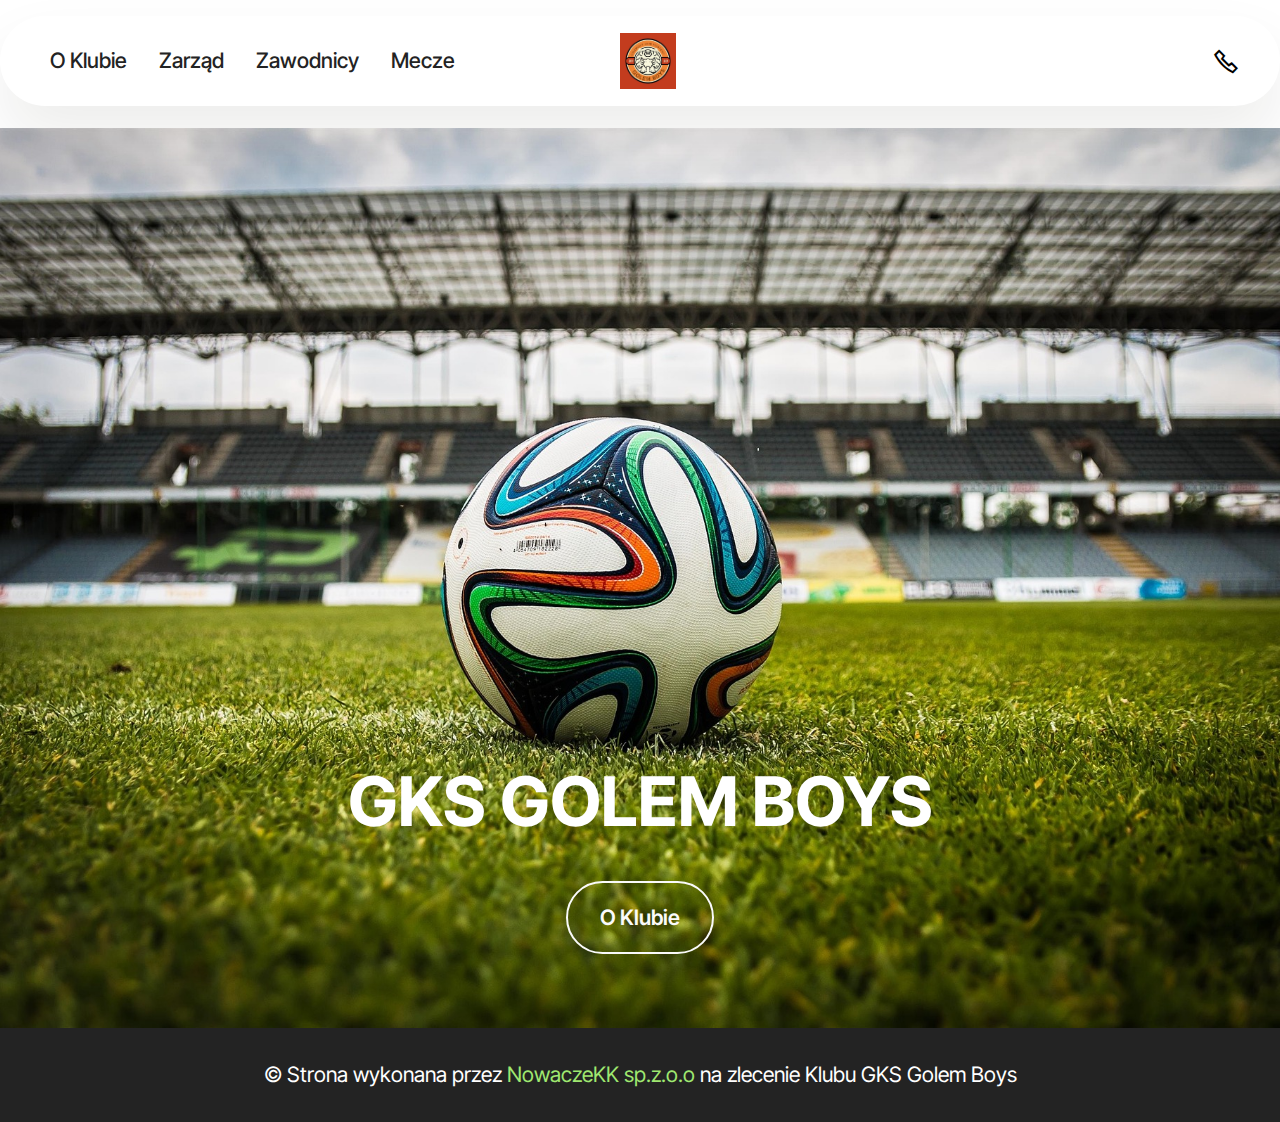
==== index.html @ b349faf3 "Add files via upload" ====
<!DOCTYPE html>
<html  >
<head>
  <!-- Site made with Mobirise Website Builder v5.9.13, https://mobirise.com -->
  <meta charset="UTF-8">
  <meta http-equiv="X-UA-Compatible" content="IE=edge">
  <meta name="generator" content="Mobirise v5.9.13, mobirise.com">
  <meta name="viewport" content="width=device-width, initial-scale=1, minimum-scale=1">
  <link rel="shortcut icon" href="assets/images/433033455-4002430790043120-9140538723784059793-n.jpg" type="image/x-icon">
  <meta name="description" content="">
  
  
  <title>Strona Główna</title>
  <link rel="stylesheet" href="assets/web/assets/mobirise-icons2/mobirise2.css">
  <link rel="stylesheet" href="assets/bootstrap/css/bootstrap.min.css">
  <link rel="stylesheet" href="assets/bootstrap/css/bootstrap-grid.min.css">
  <link rel="stylesheet" href="assets/bootstrap/css/bootstrap-reboot.min.css">
  <link rel="stylesheet" href="assets/parallax/jarallax.css">
  <link rel="stylesheet" href="assets/dropdown/css/style.css">
  <link rel="stylesheet" href="assets/theme/css/style.css">
  <link rel="preload" href="https://fonts.googleapis.com/css?family=Inter+Tight:100,200,300,400,500,600,700,800,900,100i,200i,300i,400i,500i,600i,700i,800i,900i&display=swap" as="style" onload="this.onload=null;this.rel='stylesheet'">
  <noscript><link rel="stylesheet" href="https://fonts.googleapis.com/css?family=Inter+Tight:100,200,300,400,500,600,700,800,900,100i,200i,300i,400i,500i,600i,700i,800i,900i&display=swap"></noscript>
  <link rel="preload" as="style" href="assets/mobirise/css/mbr-additional.css?v=BBTTR7"><link rel="stylesheet" href="assets/mobirise/css/mbr-additional.css?v=BBTTR7" type="text/css">

  
  
  
</head>
<body>
  
  <section data-bs-version="5.1" class="menu menu3 cid-u8IXnGI7yj" once="menu" id="menu03-1o">
	

	<nav class="navbar navbar-dropdown navbar-expand-lg">
		<div class="container">
			<div class="navbar-brand">
				<span class="navbar-logo">
					<a href="index.html">
						<img src="assets/images/433033455-4002430790043120-9140538723784059793-n.jpg" alt="Mobirise Website Builder" style="height: 3.5rem;">
					</a>
				</span>
				
			</div>
			<button class="navbar-toggler" type="button" data-toggle="collapse" data-bs-toggle="collapse" data-target="#navbarSupportedContent" data-bs-target="#navbarSupportedContent" aria-controls="navbarNavAltMarkup" aria-expanded="false" aria-label="Toggle navigation">
				<div class="hamburger">
					<span></span>
					<span></span>
					<span></span>
					<span></span>
				</div>
			</button>
			<div class="collapse navbar-collapse" id="navbarSupportedContent">
				<ul class="navbar-nav nav-dropdown nav-right" data-app-modern-menu="true"><li class="nav-item">
						<a class="nav-link link text-black text-primary display-4" href="oklubie.html">O Klubie</a>
					</li>
					<li class="nav-item">
						<a class="nav-link link text-black show text-primary display-4" href="zarzad.html" aria-expanded="false">Zarząd</a>
					</li>
					<li class="nav-item">
						<a class="nav-link link text-black text-primary display-4" href="zawodnicy.html">Zawodnicy</a>
					</li><li class="nav-item"><a class="nav-link link text-black text-primary display-4" href="mecze.html">Mecze</a></li></ul>
				<div class="icons-menu">
					<a class="iconfont-wrapper" href="kontakt.html">
						<span class="p-2 mbr-iconfont mobi-mbri-phone mobi-mbri"></span>
					</a>
					
					
					
				</div>
				
			</div>
		</div>
	</nav>
</section>

<section data-bs-version="5.1" class="article11 cid-u8IE6x8d2j" id="article11-1g">
    

    
    
    <div class="container">
        <div class="row justify-content-center">
            <div class="title col-md-12 col-lg-10">
                
                
                
            </div>
        </div>
    </div>
</section>

<section data-bs-version="5.1" class="header16 cid-u8IFv3brU5 mbr-fullscreen mbr-parallax-background" id="header17-1n">
  
  
  <div class="container-fluid">
    <div class="row">
      <div class="content-wrap col-12 col-md-12">
        <h1 class="mbr-section-title mbr-fonts-style mbr-white mb-4 display-1">
          <strong><br>GKS GOLEM BOYS</strong></h1>
        
        
        <div class="mbr-section-btn"><a class="btn btn-white-outline display-7" href="oklubie.html">O Klubie</a></div>
      </div>
    </div>
  </div>
</section>

<section data-bs-version="5.1" class="footer4 cid-u8IE3uQ12V" once="footers" id="footer04-1f">

    

    

    <div class="container">
        <div class="media-container-row align-center mbr-white">
            <div class="col-12">
                <p class="mbr-text mb-0 mbr-fonts-style display-7">
                    © Strona wykonana przez <a href="http://nowaczekk.pl" class="text-primary">NowaczeKK sp.z.o.o</a> na zlecenie Klubu GKS Golem Boys</p>
            </div>
        </div>
    </div>
  
  
</body>
</html>
---- assets/web/assets/mobirise-icons2/mobirise2.css ----
@font-face {
  font-family: 'Moririse2';
  font-display: swap;
  src:  url('mobirise2.eot?f2bix4');
  src:  url('mobirise2.eot?f2bix4#iefix') format('embedded-opentype'),
    url('mobirise2.ttf?f2bix4') format('truetype'),
    url('mobirise2.woff?f2bix4') format('woff'),
    url('mobirise2.svg?f2bix4#mobirise2') format('svg');
  font-weight: normal;
  font-style: normal;
}

[class^="mobi-"], [class*=" mobi-"] {
  /* use !important to prevent issues with browser extensions that change fonts */
  font-family: 'Moririse2' !important;
  speak: none;
  font-style: normal;
  font-weight: normal;
  font-variant: normal;
  text-transform: none;
  line-height: 1;

  /* Better Font Rendering =========== */
  -webkit-font-smoothing: antialiased;
  -moz-osx-font-smoothing: grayscale;
}

.mobi-mbri-add-submenu:before {
  content: "\e900";
}
.mobi-mbri-alert:before {
  content: "\e901";
}
.mobi-mbri-align-center:before {
  content: "\e902";
}
.mobi-mbri-align-justify:before {
  content: "\e903";
}
.mobi-mbri-align-left:before {
  content: "\e904";
}
.mobi-mbri-align-right:before {
  content: "\e905";
}
.mobi-mbri-android:before {
  content: "\e906";
}
.mobi-mbri-apple:before {
  content: "\e907";
}
.mobi-mbri-arrow-down:before {
  content: "\e908";
}
.mobi-mbri-arrow-next:before {
  content: "\e909";
}
.mobi-mbri-arrow-prev:before {
  content: "\e90a";
}
.mobi-mbri-arrow-up:before {
  content: "\e90b";
}
.mobi-mbri-bold:before {
  content: "\e90c";
}
.mobi-mbri-bookmark:before {
  content: "\e90d";
}
.mobi-mbri-bootstrap:before {
  content: "\e90e";
}
.mobi-mbri-briefcase:before {
  content: "\e90f";
}
.mobi-mbri-browse:before {
  content: "\e910";
}
.mobi-mbri-bulleted-list:before {
  content: "\e911";
}
.mobi-mbri-calendar:before {
  content: "\e912";
}
.mobi-mbri-camera:before {
  content: "\e913";
}
.mobi-mbri-cart-add:before {
  content: "\e914";
}
.mobi-mbri-cart-full:before {
  content: "\e915";
}
.mobi-mbri-cash:before {
  content: "\e916";
}
.mobi-mbri-change-style:before {
  content: "\e917";
}
.mobi-mbri-chat:before {
  content: "\e918";
}
.mobi-mbri-clock:before {
  content: "\e919";
}
.mobi-mbri-close:before {
  content: "\e91a";
}
.mobi-mbri-cloud:before {
  content: "\e91b";
}
.mobi-mbri-code:before {
  content: "\e91c";
}
.mobi-mbri-contact-form:before {
  content: "\e91d";
}
.mobi-mbri-credit-card:before {
  content: "\e91e";
}
.mobi-mbri-cursor-click:before {
  content: "\e91f";
}
.mobi-mbri-cust-feedback:before {
  content: "\e920";
}
.mobi-mbri-database:before {
  content: "\e921";
}
.mobi-mbri-delivery:before {
  content: "\e922";
}
.mobi-mbri-desktop:before {
  content: "\e923";
}
.mobi-mbri-devices:before {
  content: "\e924";
}
.mobi-mbri-down:before {
  content: "\e925";
}
.mobi-mbri-download-2:before {
  content: "\e926";
}
.mobi-mbri-download:before {
  content: "\e927";
}
.mobi-mbri-drag-n-drop-2:before {
  content: "\e928";
}
.mobi-mbri-drag-n-drop:before {
  content: "\e929";
}
.mobi-mbri-edit-2:before {
  content: "\e92a";
}
.mobi-mbri-edit:before {
  content: "\e92b";
}
.mobi-mbri-error:before {
  content: "\e92c";
}
.mobi-mbri-extension:before {
  content: "\e92d";
}
.mobi-mbri-features:before {
  content: "\e92e";
}
.mobi-mbri-file:before {
  content: "\e92f";
}
.mobi-mbri-flag:before {
  content: "\e930";
}
.mobi-mbri-folder:before {
  content: "\e931";
}
.mobi-mbri-gift:before {
  content: "\e932";
}
.mobi-mbri-github:before {
  content: "\e933";
}
.mobi-mbri-globe-2:before {
  content: "\e934";
}
.mobi-mbri-globe:before {
  content: "\e935";
}
.mobi-mbri-growing-chart:before {
  content: "\e936";
}
.mobi-mbri-hearth:before {
  content: "\e937";
}
.mobi-mbri-help:before {
  content: "\e938";
}
.mobi-mbri-home:before {
  content: "\e939";
}
.mobi-mbri-hot-cup:before {
  content: "\e93a";
}
.mobi-mbri-idea:before {
  content: "\e93b";
}
.mobi-mbri-image-gallery:before {
  content: "\e93c";
}
.mobi-mbri-image-slider:before {
  content: "\e93d";
}
.mobi-mbri-info:before {
  content: "\e93e";
}
.mobi-mbri-italic:before {
  content: "\e93f";
}
.mobi-mbri-key:before {
  content: "\e940";
}
.mobi-mbri-laptop:before {
  content: "\e941";
}
.mobi-mbri-layers:before {
  content: "\e942";
}
.mobi-mbri-left-right:before {
  content: "\e943";
}
.mobi-mbri-left:before {
  content: "\e944";
}
.mobi-mbri-letter:before {
  content: "\e945";
}
.mobi-mbri-like:before {
  content: "\e946";
}
.mobi-mbri-link:before {
  content: "\e947";
}
.mobi-mbri-lock:before {
  content: "\e948";
}
.mobi-mbri-login:before {
  content: "\e949";
}
.mobi-mbri-logout:before {
  content: "\e94a";
}
.mobi-mbri-magic-stick:before {
  content: "\e94b";
}
.mobi-mbri-map-pin:before {
  content: "\e94c";
}
.mobi-mbri-menu:before {
  content: "\e94d";
}
.mobi-mbri-mobile-2:before {
  content: "\e94e";
}
.mobi-mbri-mobile-horizontal:before {
  content: "\e94f";
}
.mobi-mbri-mobile:before {
  content: "\e950";
}
.mobi-mbri-mobirise:before {
  content: "\e951";
}
.mobi-mbri-more-horizontal:before {
  content: "\e952";
}
.mobi-mbri-more-vertical:before {
  content: "\e953";
}
.mobi-mbri-music:before {
  content: "\e954";
}
.mobi-mbri-new-file:before {
  content: "\e955";
}
.mobi-mbri-numbered-list:before {
  content: "\e956";
}
.mobi-mbri-opened-folder:before {
  content: "\e957";
}
.mobi-mbri-pages:before {
  content: "\e958";
}
.mobi-mbri-paper-plane:before {
  content: "\e959";
}
.mobi-mbri-paperclip:before {
  content: "\e95a";
}
.mobi-mbri-phone:before {
  content: "\e95b";
}
.mobi-mbri-photo:before {
  content: "\e95c";
}
.mobi-mbri-photos:before {
  content: "\e95d";
}
.mobi-mbri-pin:before {
  content: "\e95e";
}
.mobi-mbri-play:before {
  content: "\e95f";
}
.mobi-mbri-plus:before {
  content: "\e960";
}
.mobi-mbri-preview:before {
  content: "\e961";
}
.mobi-mbri-print:before {
  content: "\e962";
}
.mobi-mbri-protect:before {
  content: "\e963";
}
.mobi-mbri-question:before {
  content: "\e964";
}
.mobi-mbri-quote-left:before {
  content: "\e965";
}
.mobi-mbri-quote-right:before {
  content: "\e966";
}
.mobi-mbri-redo:before {
  content: "\e967";
}
.mobi-mbri-refresh:before {
  content: "\e968";
}
.mobi-mbri-responsive-2:before {
  content: "\e969";
}
.mobi-mbri-responsive:before {
  content: "\e96a";
}
.mobi-mbri-right:before {
  content: "\e96b";
}
.mobi-mbri-rocket:before {
  content: "\e96c";
}
.mobi-mbri-sad-face:before {
  content: "\e96d";
}
.mobi-mbri-sale:before {
  content: "\e96e";
}
.mobi-mbri-save:before {
  content: "\e96f";
}
.mobi-mbri-search:before {
  content: "\e970";
}
.mobi-mbri-setting-2:before {
  content: "\e971";
}
.mobi-mbri-setting-3:before {
  content: "\e972";
}
.mobi-mbri-setting:before {
  content: "\e973";
}
.mobi-mbri-share:before {
  content: "\e974";
}
.mobi-mbri-shopping-bag:before {
  content: "\e975";
}
.mobi-mbri-shopping-basket:before {
  content: "\e976";
}
.mobi-mbri-shopping-cart:before {
  content: "\e977";
}
.mobi-mbri-sites:before {
  content: "\e978";
}
.mobi-mbri-smile-face:before {
  content: "\e979";
}
.mobi-mbri-speed:before {
  content: "\e97a";
}
.mobi-mbri-star:before {
  content: "\e97b";
}
.mobi-mbri-success:before {
  content: "\e97c";
}
.mobi-mbri-sun:before {
  content: "\e97d";
}
.mobi-mbri-sun2:before {
  content: "\e97e";
}
.mobi-mbri-tablet-vertical:before {
  content: "\e97f";
}
.mobi-mbri-tablet:before {
  content: "\e980";
}
.mobi-mbri-target:before {
  content: "\e981";
}
.mobi-mbri-timer:before {
  content: "\e982";
}
.mobi-mbri-to-ftp:before {
  content: "\e983";
}
.mobi-mbri-to-local-drive:before {
  content: "\e984";
}
.mobi-mbri-touch-swipe:before {
  content: "\e985";
}
.mobi-mbri-touch:before {
  content: "\e986";
}
.mobi-mbri-trash:before {
  content: "\e987";
}
.mobi-mbri-underline:before {
  content: "\e988";
}
.mobi-mbri-undo:before {
  content: "\e989";
}
.mobi-mbri-unlink:before {
  content: "\e98a";
}
.mobi-mbri-unlock:before {
  content: "\e98b";
}
.mobi-mbri-up-down:before {
  content: "\e98c";
}
.mobi-mbri-up:before {
  content: "\e98d";
}
.mobi-mbri-update:before {
  content: "\e98e";
}
.mobi-mbri-upload-2:before {
  content: "\e98f";
}
.mobi-mbri-upload:before {
  content: "\e990";
}
.mobi-mbri-user-2:before {
  content: "\e991";
}
.mobi-mbri-user:before {
  content: "\e992";
}
.mobi-mbri-users:before {
  content: "\e993";
}
.mobi-mbri-video-play:before {
  content: "\e994";
}
.mobi-mbri-video:before {
  content: "\e995";
}
.mobi-mbri-watch:before {
  content: "\e996";
}
.mobi-mbri-website-theme-2:before {
  content: "\e997";
}
.mobi-mbri-website-theme:before {
  content: "\e998";
}
.mobi-mbri-wifi:before {
  content: "\e999";
}
.mobi-mbri-windows:before {
  content: "\e99a";
}
.mobi-mbri-zoom-in:before {
  content: "\e99b";
}
.mobi-mbri-zoom-out:before {
  content: "\e99c";
}
---- assets/parallax/jarallax.css ----
.jarallax {
    position: relative;
    z-index: 0;
}
.jarallax > .jarallax-img {
    position: absolute;
    object-fit: cover;
    /* support for plugin https://github.com/bfred-it/object-fit-images */
    font-family: 'object-fit: cover;';
    top: 0;
    left: 0;
    width: 100%;
    height: 100%;
    z-index: -1;
}
---- assets/dropdown/css/style.css ----
.navbar-dropdown {
  left: 0;
  padding: 0;
  position: absolute;
  right: 0;
  top: 0;
  transition: all 0.45s ease;
  z-index: 1030;
  background: #282828; }
  .navbar-dropdown .navbar-logo {
    margin-right: 0.8rem;
    transition: margin 0.3s ease-in-out;
    vertical-align: middle; }
    .navbar-dropdown .navbar-logo img {
      height: 3.125rem;
      transition: all 0.3s ease-in-out; }
    .navbar-dropdown .navbar-logo.mbr-iconfont {
      font-size: 3.125rem;
      line-height: 3.125rem; }
  .navbar-dropdown .navbar-caption {
    font-weight: 700;
    white-space: normal;
    vertical-align: -4px;
    line-height: 3.125rem !important; }
    .navbar-dropdown .navbar-caption, .navbar-dropdown .navbar-caption:hover {
      color: inherit;
      text-decoration: none; }
  .navbar-dropdown .mbr-iconfont + .navbar-caption {
    vertical-align: -1px; }
  .navbar-dropdown.navbar-fixed-top {
    position: fixed; }
  .navbar-dropdown .navbar-brand span {
    vertical-align: -4px; }
  .navbar-dropdown.bg-color.transparent {
    background: none; }
  .navbar-dropdown.navbar-short .navbar-brand {
    padding: 0.625rem 0; }
    .navbar-dropdown.navbar-short .navbar-brand span {
      vertical-align: -1px; }
  .navbar-dropdown.navbar-short .navbar-caption {
    line-height: 2.375rem !important;
    vertical-align: -2px; }
  .navbar-dropdown.navbar-short .navbar-logo {
    margin-right: 0.5rem; }
    .navbar-dropdown.navbar-short .navbar-logo img {
      height: 2.375rem; }
    .navbar-dropdown.navbar-short .navbar-logo.mbr-iconfont {
      font-size: 2.375rem;
      line-height: 2.375rem; }
  .navbar-dropdown.navbar-short .mbr-table-cell {
    height: 3.625rem; }
  .navbar-dropdown .navbar-close {
    left: 0.6875rem;
    position: fixed;
    top: 0.75rem;
    z-index: 1000; }
  .navbar-dropdown .hamburger-icon {
    content: "";
    display: inline-block;
    vertical-align: middle;
    width: 16px;
    -webkit-box-shadow: 0 -6px 0 1px #282828,0 0 0 1px #282828,0 6px 0 1px #282828;
    -moz-box-shadow: 0 -6px 0 1px #282828,0 0 0 1px #282828,0 6px 0 1px #282828;
    box-shadow: 0 -6px 0 1px #282828,0 0 0 1px #282828,0 6px 0 1px #282828; }

.dropdown-menu .dropdown-toggle[data-toggle="dropdown-submenu"]::after {
  border-bottom: 0.35em solid transparent;
  border-left: 0.35em solid;
  border-right: 0;
  border-top: 0.35em solid transparent;
  margin-left: 0.3rem; }

.dropdown-menu .dropdown-item:focus {
  outline: 0; }

.nav-dropdown {
  font-size: 0.75rem;
  font-weight: 500;
  height: auto !important; }
  .nav-dropdown .nav-btn {
    padding-left: 1rem; }
  .nav-dropdown .link {
    margin: .667em 1.667em;
    font-weight: 500;
    padding: 0;
    transition: color .2s ease-in-out; }
    .nav-dropdown .link.dropdown-toggle {
      margin-right: 2.583em; }
      .nav-dropdown .link.dropdown-toggle::after {
        margin-left: .25rem;
        border-top: 0.35em solid;
        border-right: 0.35em solid transparent;
        border-left: 0.35em solid transparent;
        border-bottom: 0; }
      .nav-dropdown .link.dropdown-toggle[aria-expanded="true"] {
        margin: 0;
        padding: 0.667em 3.263em  0.667em 1.667em; }
  .nav-dropdown .link::after,
  .nav-dropdown .dropdown-item::after {
    color: inherit; }
  .nav-dropdown .btn {
    font-size: 0.75rem;
    font-weight: 700;
    letter-spacing: 0;
    margin-bottom: 0;
    padding-left: 1.25rem;
    padding-right: 1.25rem; }
  .nav-dropdown .dropdown-menu {
    border-radius: 0;
    border: 0;
    left: 0;
    margin: 0;
    padding-bottom: 1.25rem;
    padding-top: 1.25rem;
    position: relative; }
  .nav-dropdown .dropdown-submenu {
    margin-left: 0.125rem;
    top: 0; }
  .nav-dropdown .dropdown-item {
    font-weight: 500;
    line-height: 2;
    padding: 0.3846em 4.615em 0.3846em 1.5385em;
    position: relative;
    transition: color .2s ease-in-out, background-color .2s ease-in-out; }
    .nav-dropdown .dropdown-item::after {
      margin-top: -0.3077em;
      position: absolute;
      right: 1.1538em;
      top: 50%; }
    .nav-dropdown .dropdown-item:focus, .nav-dropdown .dropdown-item:hover {
      background: none; }

@media (max-width: 767px) {
  .nav-dropdown.navbar-toggleable-sm {
    bottom: 0;
    display: none;
    left: 0;
    overflow-x: hidden;
    position: fixed;
    top: 0;
    transform: translateX(-100%);
    -ms-transform: translateX(-100%);
    -webkit-transform: translateX(-100%);
    width: 18.75rem;
    z-index: 999; } }
.nav-dropdown.navbar-toggleable-xl {
  bottom: 0;
  display: none;
  left: 0;
  overflow-x: hidden;
  position: fixed;
  top: 0;
  transform: translateX(-100%);
  -ms-transform: translateX(-100%);
  -webkit-transform: translateX(-100%);
  width: 18.75rem;
  z-index: 999; }

.nav-dropdown-sm {
  display: block !important;
  overflow-x: hidden;
  overflow: auto;
  padding-top: 3.875rem; }
  .nav-dropdown-sm::after {
    content: "";
    display: block;
    height: 3rem;
    width: 100%; }
  .nav-dropdown-sm.collapse.in ~ .navbar-close {
    display: block !important; }
  .nav-dropdown-sm.collapsing, .nav-dropdown-sm.collapse.in {
    transform: translateX(0);
    -ms-transform: translateX(0);
    -webkit-transform: translateX(0);
    transition: all 0.25s ease-out;
    -webkit-transition: all 0.25s ease-out;
    background: #282828; }
  .nav-dropdown-sm.collapsing[aria-expanded="false"] {
    transform: translateX(-100%);
    -ms-transform: translateX(-100%);
    -webkit-transform: translateX(-100%); }
  .nav-dropdown-sm .nav-item {
    display: block;
    margin-left: 0 !important;
    padding-left: 0; }
  .nav-dropdown-sm .link,
  .nav-dropdown-sm .dropdown-item {
    border-top: 1px dotted rgba(255, 255, 255, 0.1);
    font-size: 0.8125rem;
    line-height: 1.6;
    margin: 0 !important;
    padding: 0.875rem 2.4rem 0.875rem 1.5625rem !important;
    position: relative;
    white-space: normal; }
    .nav-dropdown-sm .link:focus, .nav-dropdown-sm .link:hover,
    .nav-dropdown-sm .dropdown-item:focus,
    .nav-dropdown-sm .dropdown-item:hover {
      background: rgba(0, 0, 0, 0.2) !important;
      color: #c0a375; }
  .nav-dropdown-sm .nav-btn {
    position: relative;
    padding: 1.5625rem 1.5625rem 0 1.5625rem; }
    .nav-dropdown-sm .nav-btn::before {
      border-top: 1px dotted rgba(255, 255, 255, 0.1);
      content: "";
      left: 0;
      position: absolute;
      top: 0;
      width: 100%; }
    .nav-dropdown-sm .nav-btn + .nav-btn {
      padding-top: 0.625rem; }
      .nav-dropdown-sm .nav-btn + .nav-btn::before {
        display: none; }
  .nav-dropdown-sm .btn {
    padding: 0.625rem 0; }
  .nav-dropdown-sm .dropdown-toggle[data-toggle="dropdown-submenu"]::after {
    margin-left: .25rem;
    border-top: 0.35em solid;
    border-right: 0.35em solid transparent;
    border-left: 0.35em solid transparent;
    border-bottom: 0; }
  .nav-dropdown-sm .dropdown-toggle[data-toggle="dropdown-submenu"][aria-expanded="true"]::after {
    border-top: 0;
    border-right: 0.35em solid transparent;
    border-left: 0.35em solid transparent;
    border-bottom: 0.35em solid; }
  .nav-dropdown-sm .dropdown-menu {
    margin: 0;
    padding: 0;
    position: relative;
    top: 0;
    left: 0;
    width: 100%;
    border: 0;
    float: none;
    border-radius: 0;
    background: none; }
  .nav-dropdown-sm .dropdown-submenu {
    left: 100%;
    margin-left: 0.125rem;
    margin-top: -1.25rem;
    top: 0; }

.navbar-toggleable-sm .nav-dropdown .dropdown-menu {
  position: absolute; }

.navbar-toggleable-sm .nav-dropdown .dropdown-submenu {
  left: 100%;
  margin-left: 0.125rem;
  margin-top: -1.25rem;
  top: 0; }

.navbar-toggleable-sm.opened .nav-dropdown .dropdown-menu {
  position: relative; }

.navbar-toggleable-sm.opened .nav-dropdown .dropdown-submenu {
  left: 0;
  margin-left: 00rem;
  margin-top: 0rem;
  top: 0; }

.is-builder .nav-dropdown.collapsing {
  transition: none !important; }
---- assets/theme/css/style.css ----
@charset "UTF-8";
section {
  background-color: #ffffff;
}

body {
  font-style: normal;
  line-height: 1.5;
  font-weight: 400;
  color: #232323;
  position: relative;
}

button {
  background-color: transparent;
  border-color: transparent;
}

.embla__button,
.carousel-control {
  background-color: #edefea !important;
  opacity: 0.8 !important;
  color: #464845 !important;
  border-color: #edefea !important;
}

.carousel .close,
.modalWindow .close {
  background-color: #edefea !important;
  color: #464845 !important;
  border-color: #edefea !important;
  opacity: 0.8 !important;
}

.carousel .close:hover,
.modalWindow .close:hover {
  opacity: 1 !important;
}

.carousel-indicators li {
  background-color: #edefea !important;
  border: 2px solid #464845 !important;
}

.carousel-indicators li:hover,
.carousel-indicators li:active {
  opacity: 0.8 !important;
}

.embla__button:hover,
.carousel-control:hover {
  background-color: #edefea !important;
  opacity: 1 !important;
}

.modalWindow-video-container {
  height: 80%;
}

section,
.container,
.container-fluid {
  position: relative;
  word-wrap: break-word;
}

a.mbr-iconfont:hover {
  text-decoration: none;
}

.article .lead p,
.article .lead ul,
.article .lead ol,
.article .lead pre,
.article .lead blockquote {
  margin-bottom: 0;
}

a {
  font-style: normal;
  font-weight: 400;
  cursor: pointer;
}
a, a:hover {
  text-decoration: none;
}

.mbr-section-title {
  font-style: normal;
  line-height: 1.3;
}

.mbr-section-subtitle {
  line-height: 1.3;
}

.mbr-text {
  font-style: normal;
  line-height: 1.7;
}

h1,
h2,
h3,
h4,
h5,
h6,
.display-1,
.display-2,
.display-4,
.display-5,
.display-7,
span,
p,
a {
  line-height: 1;
  word-break: break-word;
  word-wrap: break-word;
  font-weight: 400;
}

b,
strong {
  font-weight: bold;
}

input:-webkit-autofill, input:-webkit-autofill:hover, input:-webkit-autofill:focus, input:-webkit-autofill:active {
  transition-delay: 9999s;
  -webkit-transition-property: background-color, color;
  transition-property: background-color, color;
}

textarea[type=hidden] {
  display: none;
}

section {
  background-position: 50% 50%;
  background-repeat: no-repeat;
  background-size: cover;
}
section .mbr-background-video,
section .mbr-background-video-preview {
  position: absolute;
  bottom: 0;
  left: 0;
  right: 0;
  top: 0;
}

.hidden {
  visibility: hidden;
}

.mbr-z-index20 {
  z-index: 20;
}

/*! Base colors */
.mbr-white {
  color: #ffffff;
}

.mbr-black {
  color: #111111;
}

.mbr-bg-white {
  background-color: #ffffff;
}

.mbr-bg-black {
  background-color: #000000;
}

/*! Text-aligns */
.align-left {
  text-align: left;
}

.align-center {
  text-align: center;
}

.align-right {
  text-align: right;
}

/*! Font-weight  */
.mbr-light {
  font-weight: 300;
}

.mbr-regular {
  font-weight: 400;
}

.mbr-semibold {
  font-weight: 500;
}

.mbr-bold {
  font-weight: 700;
}

/*! Media  */
.media-content {
  flex-basis: 100%;
}

.media-container-row {
  display: flex;
  flex-direction: row;
  flex-wrap: wrap;
  justify-content: center;
  align-content: center;
  align-items: start;
}
.media-container-row .media-size-item {
  width: 400px;
}

.media-container-column {
  display: flex;
  flex-direction: column;
  flex-wrap: wrap;
  justify-content: center;
  align-content: center;
  align-items: stretch;
}
.media-container-column > * {
  width: 100%;
}

@media (min-width: 992px) {
  .media-container-row {
    flex-wrap: nowrap;
  }
}
figure {
  margin-bottom: 0;
  overflow: hidden;
}

figure[mbr-media-size] {
  transition: width 0.1s;
}

img,
iframe {
  display: block;
  width: 100%;
}

.card {
  background-color: transparent;
  border: none;
}

.card-box {
  width: 100%;
}

.card-img {
  text-align: center;
  flex-shrink: 0;
  -webkit-flex-shrink: 0;
}

.media {
  max-width: 100%;
  margin: 0 auto;
}

.mbr-figure {
  align-self: center;
}

.media-container > div {
  max-width: 100%;
}

.mbr-figure img,
.card-img img {
  width: 100%;
}

@media (max-width: 991px) {
  .media-size-item {
    width: auto !important;
  }
  .media {
    width: auto;
  }
  .mbr-figure {
    width: 100% !important;
  }
}
/*! Buttons */
.mbr-section-btn {
  margin-left: -0.6rem;
  margin-right: -0.6rem;
  font-size: 0;
}

.btn {
  font-weight: 600;
  border-width: 1px;
  font-style: normal;
  margin: 0.6rem 0.6rem;
  white-space: normal;
  transition: all 0.2s ease-in-out;
  display: inline-flex;
  align-items: center;
  justify-content: center;
  word-break: break-word;
}

.btn-sm {
  font-weight: 600;
  letter-spacing: 0px;
  transition: all 0.3s ease-in-out;
}

.btn-md {
  font-weight: 600;
  letter-spacing: 0px;
  transition: all 0.3s ease-in-out;
}

.btn-lg {
  font-weight: 600;
  letter-spacing: 0px;
  transition: all 0.3s ease-in-out;
}

.btn-form {
  margin: 0;
}
.btn-form:hover {
  cursor: pointer;
}

nav .mbr-section-btn {
  margin-left: 0rem;
  margin-right: 0rem;
}

/*! Btn icon margin */
.btn .mbr-iconfont,
.btn.btn-sm .mbr-iconfont {
  order: 1;
  cursor: pointer;
  margin-left: 0.5rem;
  vertical-align: sub;
}

.btn.btn-md .mbr-iconfont,
.btn.btn-md .mbr-iconfont {
  margin-left: 0.8rem;
}

.mbr-regular {
  font-weight: 400;
}

.mbr-semibold {
  font-weight: 500;
}

.mbr-bold {
  font-weight: 700;
}

[type=submit] {
  -webkit-appearance: none;
}

/*! Full-screen */
.mbr-fullscreen .mbr-overlay {
  min-height: 100vh;
}

.mbr-fullscreen {
  display: flex;
  display: -moz-flex;
  display: -ms-flex;
  display: -o-flex;
  align-items: center;
  min-height: 100vh;
  padding-top: 3rem;
  padding-bottom: 3rem;
}

/*! Map */
.map {
  height: 25rem;
  position: relative;
}
.map iframe {
  width: 100%;
  height: 100%;
}

/*! Scroll to top arrow */
.mbr-arrow-up {
  bottom: 25px;
  right: 90px;
  position: fixed;
  text-align: right;
  z-index: 5000;
  color: #ffffff;
  font-size: 22px;
}

.mbr-arrow-up a {
  background: rgba(0, 0, 0, 0.2);
  border-radius: 50%;
  color: #fff;
  display: inline-block;
  height: 60px;
  width: 60px;
  border: 2px solid #fff;
  outline-style: none !important;
  position: relative;
  text-decoration: none;
  transition: all 0.3s ease-in-out;
  cursor: pointer;
  text-align: center;
}
.mbr-arrow-up a:hover {
  background-color: rgba(0, 0, 0, 0.4);
}
.mbr-arrow-up a i {
  line-height: 60px;
}

.mbr-arrow-up-icon {
  display: block;
  color: #fff;
}

.mbr-arrow-up-icon::before {
  content: "›";
  display: inline-block;
  font-family: serif;
  font-size: 22px;
  line-height: 1;
  font-style: normal;
  position: relative;
  top: 6px;
  left: -4px;
  transform: rotate(-90deg);
}

/*! Arrow Down */
.mbr-arrow {
  position: absolute;
  bottom: 45px;
  left: 50%;
  width: 60px;
  height: 60px;
  cursor: pointer;
  background-color: rgba(80, 80, 80, 0.5);
  border-radius: 50%;
  transform: translateX(-50%);
}
@media (max-width: 767px) {
  .mbr-arrow {
    display: none;
  }
}
.mbr-arrow > a {
  display: inline-block;
  text-decoration: none;
  outline-style: none;
  animation: arrowdown 1.7s ease-in-out infinite;
  color: #ffffff;
}
.mbr-arrow > a > i {
  position: absolute;
  top: -2px;
  left: 15px;
  font-size: 2rem;
}

#scrollToTop a i::before {
  content: "";
  position: absolute;
  display: block;
  border-bottom: 2.5px solid #fff;
  border-left: 2.5px solid #fff;
  width: 27.8%;
  height: 27.8%;
  left: 50%;
  top: 51%;
  transform: translateY(-30%) translateX(-50%) rotate(135deg);
}

@keyframes arrowdown {
  0% {
    transform: translateY(0px);
  }
  50% {
    transform: translateY(-5px);
  }
  100% {
    transform: translateY(0px);
  }
}
@media (max-width: 500px) {
  .mbr-arrow-up {
    left: 0;
    right: 0;
    text-align: center;
  }
}
/*Gradients animation*/
@keyframes gradient-animation {
  from {
    background-position: 0% 100%;
    animation-timing-function: ease-in-out;
  }
  to {
    background-position: 100% 0%;
    animation-timing-function: ease-in-out;
  }
}
.bg-gradient {
  background-size: 200% 200%;
  animation: gradient-animation 5s infinite alternate;
  -webkit-animation: gradient-animation 5s infinite alternate;
}

.menu .navbar-brand {
  display: -webkit-flex;
}
.menu .navbar-brand span {
  display: flex;
  display: -webkit-flex;
}
.menu .navbar-brand .navbar-caption-wrap {
  display: -webkit-flex;
}
.menu .navbar-brand .navbar-logo img {
  display: -webkit-flex;
  width: auto;
}
@media (min-width: 768px) and (max-width: 991px) {
  .menu .navbar-toggleable-sm .navbar-nav {
    display: -ms-flexbox;
  }
}
@media (max-width: 991px) {
  .menu .navbar-collapse {
    max-height: 93.5vh;
  }
  .menu .navbar-collapse.show {
    overflow: auto;
  }
}
@media (min-width: 992px) {
  .menu .navbar-nav.nav-dropdown {
    display: -webkit-flex;
  }
  .menu .navbar-toggleable-sm .navbar-collapse {
    display: -webkit-flex !important;
  }
  .menu .collapsed .navbar-collapse {
    max-height: 93.5vh;
  }
  .menu .collapsed .navbar-collapse.show {
    overflow: auto;
  }
}
@media (max-width: 767px) {
  .menu .navbar-collapse {
    max-height: 80vh;
  }
}

.nav-link .mbr-iconfont {
  margin-right: 0.5rem;
}

.navbar {
  display: -webkit-flex;
  -webkit-flex-wrap: wrap;
  -webkit-align-items: center;
  -webkit-justify-content: space-between;
}

.navbar-collapse {
  -webkit-flex-basis: 100%;
  -webkit-flex-grow: 1;
  -webkit-align-items: center;
}

.nav-dropdown .link {
  padding: 0.667em 1.667em !important;
  margin: 0 !important;
}

.nav {
  display: -webkit-flex;
  -webkit-flex-wrap: wrap;
}

.row {
  display: -webkit-flex;
  -webkit-flex-wrap: wrap;
}

.justify-content-center {
  -webkit-justify-content: center;
}

.form-inline {
  display: -webkit-flex;
}

.card-wrapper {
  -webkit-flex: 1;
}

.carousel-control {
  z-index: 10;
  display: -webkit-flex;
}

.carousel-controls {
  display: -webkit-flex;
}

.media {
  display: -webkit-flex;
}

.form-group:focus {
  outline: none;
}

.jq-selectbox__select {
  padding: 7px 0;
  position: relative;
}

.jq-selectbox__dropdown {
  overflow: hidden;
  border-radius: 10px;
  position: absolute;
  top: 100%;
  left: 0 !important;
  width: 100% !important;
}

.jq-selectbox__trigger-arrow {
  right: 0;
  transform: translateY(-50%);
}

.jq-selectbox li {
  padding: 1.07em 0.5em;
}

input[type=range] {
  padding-left: 0 !important;
  padding-right: 0 !important;
}

.modal-dialog,
.modal-content {
  height: 100%;
}

.modal-dialog .carousel-inner {
  height: calc(100vh - 1.75rem);
}
@media (max-width: 575px) {
  .modal-dialog .carousel-inner {
    height: calc(100vh - 1rem);
  }
}

.carousel-item {
  text-align: center;
}

.carousel-item img {
  margin: auto;
}

.navbar-toggler {
  align-self: flex-start;
  padding: 0.25rem 0.75rem;
  font-size: 1.25rem;
  line-height: 1;
  background: transparent;
  border: 1px solid transparent;
  border-radius: 0.25rem;
}

.navbar-toggler:focus,
.navbar-toggler:hover {
  text-decoration: none;
  box-shadow: none;
}

.navbar-toggler-icon {
  display: inline-block;
  width: 1.5em;
  height: 1.5em;
  vertical-align: middle;
  content: "";
  background: no-repeat center center;
  background-size: 100% 100%;
}

.navbar-toggler-left {
  position: absolute;
  left: 1rem;
}

.navbar-toggler-right {
  position: absolute;
  right: 1rem;
}

.card-img {
  width: auto;
}

.menu .navbar.collapsed:not(.beta-menu) {
  flex-direction: column;
}

.carousel-item.active,
.carousel-item-next,
.carousel-item-prev {
  display: flex;
}

.note-air-layout .dropup .dropdown-menu,
.note-air-layout .navbar-fixed-bottom .dropdown .dropdown-menu {
  bottom: initial !important;
}

html,
body {
  height: auto;
  min-height: 100vh;
}

.dropup .dropdown-toggle::after {
  display: none;
}

.form-asterisk {
  font-family: initial;
  position: absolute;
  top: -2px;
  font-weight: normal;
}

.form-control-label {
  position: relative;
  cursor: pointer;
  margin-bottom: 0.357em;
  padding: 0;
}

.alert {
  color: #ffffff;
  border-radius: 0;
  border: 0;
  font-size: 1.1rem;
  line-height: 1.5;
  margin-bottom: 1.875rem;
  padding: 1.25rem;
  position: relative;
  text-align: center;
}
.alert.alert-form::after {
  background-color: inherit;
  bottom: -7px;
  content: "";
  display: block;
  height: 14px;
  left: 50%;
  margin-left: -7px;
  position: absolute;
  transform: rotate(45deg);
  width: 14px;
}

.form-control {
  background-color: #ffffff;
  background-clip: border-box;
  color: #232323;
  line-height: 1rem !important;
  height: auto;
  padding: 1.2rem 2rem;
  transition: border-color 0.25s ease 0s;
  border: 1px solid transparent !important;
  border-radius: 4px;
  box-shadow: rgba(0, 0, 0, 0.07) 0px 1px 1px 0px, rgba(0, 0, 0, 0.07) 0px 1px 3px 0px, rgba(0, 0, 0, 0.03) 0px 0px 0px 1px;
}
.form-active .form-control:invalid {
  border-color: red;
}

.row > * {
  padding-right: 1rem;
  padding-left: 1rem;
}

form .row {
  margin-left: -0.6rem;
  margin-right: -0.6rem;
}
form .row [class*=col] {
  padding-left: 0.6rem;
  padding-right: 0.6rem;
}

form .mbr-section-btn {
  padding-left: 0.6rem;
  padding-right: 0.6rem;
}

form .form-check-input {
  margin-top: 0.5;
}

textarea.form-control {
  line-height: 1.5rem !important;
}

.form-group {
  margin-bottom: 1.2rem;
}

.form-control,
form .btn {
  min-height: 48px;
}

.gdpr-block label span.textGDPR input[name=gdpr] {
  top: 7px;
}

.form-control:focus {
  box-shadow: none;
}

:focus {
  outline: none;
}

.mbr-overlay {
  background-color: #000;
  bottom: 0;
  left: 0;
  opacity: 0.5;
  position: absolute;
  right: 0;
  top: 0;
  z-index: 0;
  pointer-events: none;
}

blockquote {
  font-style: italic;
  padding: 3rem;
  font-size: 1.09rem;
  position: relative;
  border-left: 3px solid;
}

ul,
ol,
pre,
blockquote {
  margin-bottom: 2.3125rem;
}

.mt-4 {
  margin-top: 2rem !important;
}

.mb-4 {
  margin-bottom: 2rem !important;
}

.container,
.container-fluid {
  padding-left: 16px;
  padding-right: 16px;
}

.row {
  margin-left: -16px;
  margin-right: -16px;
}
.row > [class*=col] {
  padding-left: 16px;
  padding-right: 16px;
}

@media (min-width: 992px) {
  .container-fluid {
    padding-left: 32px;
    padding-right: 32px;
  }
}
@media (max-width: 991px) {
  .mbr-container {
    padding-left: 16px;
    padding-right: 16px;
  }
}
.app-video-wrapper > img {
  opacity: 1;
}

.app-video-wrapper {
  background: transparent;
}

.item {
  position: relative;
}

.dropdown-menu .dropdown-menu {
  left: 100%;
}

.dropdown-item + .dropdown-menu {
  display: none;
}

.dropdown-item:hover + .dropdown-menu,
.dropdown-menu:hover {
  display: block;
}

@media (min-aspect-ratio: 16/9) {
  .mbr-video-foreground {
    height: 300% !important;
    top: -100% !important;
  }
}
@media (max-aspect-ratio: 16/9) {
  .mbr-video-foreground {
    width: 300% !important;
    left: -100% !important;
  }
}.engine {
	position: absolute;
	text-indent: -2400px;
	text-align: center;
	padding: 0;
	top: 0;
	left: -2400px;
}
---- assets/mobirise/css/mbr-additional.css ----
.btn {
  border-width: 2px;
}
img,
.card-wrap,
.card-wrapper,
.video-wrapper,
.mbr-figure iframe,
.google-map iframe,
.slide-content,
.plan,
.card,
.item-wrapper {
  border-radius: 2rem !important;
}
.video-wrapper {
  overflow: hidden;
}
body {
  font-family: Inter Tight;
}
.display-1 {
  font-family: 'Inter Tight', sans-serif;
  font-size: 5rem;
  line-height: 1;
}
.display-1 > .mbr-iconfont {
  font-size: 6.25rem;
}
.display-2 {
  font-family: 'Inter Tight', sans-serif;
  font-size: 4rem;
  line-height: 1;
}
.display-2 > .mbr-iconfont {
  font-size: 5rem;
}
.display-4 {
  font-family: 'Inter Tight', sans-serif;
  font-size: 1.4rem;
  line-height: 1.5;
}
.display-4 > .mbr-iconfont {
  font-size: 1.75rem;
}
.display-5 {
  font-family: 'Inter Tight', sans-serif;
  font-size: 2rem;
  line-height: 1.5;
}
.display-5 > .mbr-iconfont {
  font-size: 2.5rem;
}
.display-7 {
  font-family: 'Inter Tight', sans-serif;
  font-size: 1.4rem;
  line-height: 1.3;
}
.display-7 > .mbr-iconfont {
  font-size: 1.75rem;
}
/* ---- Fluid typography for mobile devices ---- */
/* 1.4 - font scale ratio ( bootstrap == 1.42857 ) */
/* 100vw - current viewport width */
/* (48 - 20)  48 == 48rem == 768px, 20 == 20rem == 320px(minimal supported viewport) */
/* 0.65 - min scale variable, may vary */
@media (max-width: 992px) {
  .display-1 {
    font-size: 4rem;
  }
}
@media (max-width: 768px) {
  .display-1 {
    font-size: 3.5rem;
    font-size: calc( 2.4rem + (5 - 2.4) * ((100vw - 20rem) / (48 - 20)));
    line-height: calc( 1.1 * (2.4rem + (5 - 2.4) * ((100vw - 20rem) / (48 - 20))));
  }
  .display-2 {
    font-size: 3.2rem;
    font-size: calc( 2.05rem + (4 - 2.05) * ((100vw - 20rem) / (48 - 20)));
    line-height: calc( 1.3 * (2.05rem + (4 - 2.05) * ((100vw - 20rem) / (48 - 20))));
  }
  .display-4 {
    font-size: 1.12rem;
    font-size: calc( 1.14rem + (1.4 - 1.14) * ((100vw - 20rem) / (48 - 20)));
    line-height: calc( 1.4 * (1.14rem + (1.4 - 1.14) * ((100vw - 20rem) / (48 - 20))));
  }
  .display-5 {
    font-size: 1.6rem;
    font-size: calc( 1.35rem + (2 - 1.35) * ((100vw - 20rem) / (48 - 20)));
    line-height: calc( 1.4 * (1.35rem + (2 - 1.35) * ((100vw - 20rem) / (48 - 20))));
  }
  .display-7 {
    font-size: 1.12rem;
    font-size: calc( 1.14rem + (1.4 - 1.14) * ((100vw - 20rem) / (48 - 20)));
    line-height: calc( 1.4 * (1.14rem + (1.4 - 1.14) * ((100vw - 20rem) / (48 - 20))));
  }
}
@media (min-width: 992px) and (max-width: 1400px) {
  .display-1 {
    font-size: 3.5rem;
    font-size: calc( 2.4rem + (5 - 2.4) * ((100vw - 62rem) / (87 - 62)));
    line-height: calc( 1.1 * (2.4rem + (5 - 2.4) * ((100vw - 62rem) / (87 - 62))));
  }
  .display-2 {
    font-size: 3.2rem;
    font-size: calc( 2.05rem + (4 - 2.05) * ((100vw - 62rem) / (87 - 62)));
    line-height: calc( 1.3 * (2.05rem + (4 - 2.05) * ((100vw - 62rem) / (87 - 62))));
  }
  .display-4 {
    font-size: 1.12rem;
    font-size: calc( 1.14rem + (1.4 - 1.14) * ((100vw - 62rem) / (87 - 62)));
    line-height: calc( 1.4 * (1.14rem + (1.4 - 1.14) * ((100vw - 62rem) / (87 - 62))));
  }
  .display-5 {
    font-size: 1.6rem;
    font-size: calc( 1.35rem + (2 - 1.35) * ((100vw - 62rem) / (87 - 62)));
    line-height: calc( 1.4 * (1.35rem + (2 - 1.35) * ((100vw - 62rem) / (87 - 62))));
  }
  .display-7 {
    font-size: 1.12rem;
    font-size: calc( 1.14rem + (1.4 - 1.14) * ((100vw - 62rem) / (87 - 62)));
    line-height: calc( 1.4 * (1.14rem + (1.4 - 1.14) * ((100vw - 62rem) / (87 - 62))));
  }
}
/* Buttons */
.btn {
  padding: 1.25rem 2rem;
  border-radius: 4px;
}
@media (max-width: 767px) {
  .btn {
    padding: 0.75rem 1.5rem;
  }
}
.btn-sm {
  padding: 0.6rem 1.2rem;
  border-radius: 4px;
}
.btn-md {
  padding: 0.6rem 1.2rem;
  border-radius: 4px;
}
.btn-lg {
  padding: 1.25rem 2rem;
  border-radius: 4px;
}
.bg-primary {
  background-color: #9fe870 !important;
}
.bg-success {
  background-color: #3a341c !important;
}
.bg-info {
  background-color: #320707 !important;
}
.bg-warning {
  background-color: #a0e2e1 !important;
}
.bg-danger {
  background-color: #ffea64 !important;
}
.btn-primary,
.btn-primary:active {
  background-color: #9fe870 !important;
  border-color: #9fe870 !important;
  color: #264d0c !important;
  box-shadow: none;
}
.btn-primary:hover,
.btn-primary:focus,
.btn-primary.focus,
.btn-primary.active {
  color: inherit;
  background-color: #bcef9c !important;
  border-color: #bcef9c !important;
  box-shadow: none;
}
.btn-primary.disabled,
.btn-primary:disabled {
  color: #264d0c !important;
  background-color: #bcef9c !important;
  border-color: #bcef9c !important;
}
.btn-secondary,
.btn-secondary:active {
  background-color: #ffd7ef !important;
  border-color: #ffd7ef !important;
  color: #d70081 !important;
  box-shadow: none;
}
.btn-secondary:hover,
.btn-secondary:focus,
.btn-secondary.focus,
.btn-secondary.active {
  color: inherit;
  background-color: #ffffff !important;
  border-color: #ffffff !important;
  box-shadow: none;
}
.btn-secondary.disabled,
.btn-secondary:disabled {
  color: #d70081 !important;
  background-color: #ffffff !important;
  border-color: #ffffff !important;
}
.btn-info,
.btn-info:active {
  background-color: #320707 !important;
  border-color: #320707 !important;
  color: #ffffff !important;
  box-shadow: none;
}
.btn-info:hover,
.btn-info:focus,
.btn-info.focus,
.btn-info.active {
  color: inherit;
  background-color: #5f0d0d !important;
  border-color: #5f0d0d !important;
  box-shadow: none;
}
.btn-info.disabled,
.btn-info:disabled {
  color: #ffffff !important;
  background-color: #5f0d0d !important;
  border-color: #5f0d0d !important;
}
.btn-success,
.btn-success:active {
  background-color: #3a341c !important;
  border-color: #3a341c !important;
  color: #ffffff !important;
  box-shadow: none;
}
.btn-success:hover,
.btn-success:focus,
.btn-success.focus,
.btn-success.active {
  color: inherit;
  background-color: #5c532d !important;
  border-color: #5c532d !important;
  box-shadow: none;
}
.btn-success.disabled,
.btn-success:disabled {
  color: #ffffff !important;
  background-color: #5c532d !important;
  border-color: #5c532d !important;
}
.btn-warning,
.btn-warning:active {
  background-color: #a0e2e1 !important;
  border-color: #a0e2e1 !important;
  color: #1f6463 !important;
  box-shadow: none;
}
.btn-warning:hover,
.btn-warning:focus,
.btn-warning.focus,
.btn-warning.active {
  color: inherit;
  background-color: #c7eeed !important;
  border-color: #c7eeed !important;
  box-shadow: none;
}
.btn-warning.disabled,
.btn-warning:disabled {
  color: #1f6463 !important;
  background-color: #c7eeed !important;
  border-color: #c7eeed !important;
}
.btn-danger,
.btn-danger:active {
  background-color: #ffea64 !important;
  border-color: #ffea64 !important;
  color: #645600 !important;
  box-shadow: none;
}
.btn-danger:hover,
.btn-danger:focus,
.btn-danger.focus,
.btn-danger.active {
  color: inherit;
  background-color: #fff197 !important;
  border-color: #fff197 !important;
  box-shadow: none;
}
.btn-danger.disabled,
.btn-danger:disabled {
  color: #645600 !important;
  background-color: #fff197 !important;
  border-color: #fff197 !important;
}
.btn-white,
.btn-white:active {
  background-color: #eff0ec !important;
  border-color: #eff0ec !important;
  color: #757b62 !important;
  box-shadow: none;
}
.btn-white:hover,
.btn-white:focus,
.btn-white.focus,
.btn-white.active {
  color: inherit;
  background-color: #ffffff !important;
  border-color: #ffffff !important;
  box-shadow: none;
}
.btn-white.disabled,
.btn-white:disabled {
  color: #757b62 !important;
  background-color: #ffffff !important;
  border-color: #ffffff !important;
}
.btn-black,
.btn-black:active {
  background-color: #232323 !important;
  border-color: #232323 !important;
  color: #ffffff !important;
  box-shadow: none;
}
.btn-black:hover,
.btn-black:focus,
.btn-black.focus,
.btn-black.active {
  color: inherit;
  background-color: #3d3d3d !important;
  border-color: #3d3d3d !important;
  box-shadow: none;
}
.btn-black.disabled,
.btn-black:disabled {
  color: #ffffff !important;
  background-color: #3d3d3d !important;
  border-color: #3d3d3d !important;
}
.btn-primary-outline,
.btn-primary-outline:active {
  background-color: transparent !important;
  border-color: #9fe870;
  color: #9fe870;
}
.btn-primary-outline:hover,
.btn-primary-outline:focus,
.btn-primary-outline.focus,
.btn-primary-outline.active {
  color: #6ddc25 !important;
  background-color: transparent !important;
  border-color: #6ddc25 !important;
  box-shadow: none !important;
}
.btn-primary-outline.disabled,
.btn-primary-outline:disabled {
  color: #264d0c !important;
  background-color: #9fe870 !important;
  border-color: #9fe870 !important;
}
.btn-secondary-outline,
.btn-secondary-outline:active {
  background-color: transparent !important;
  border-color: #ffd7ef;
  color: #ffd7ef;
}
.btn-secondary-outline:hover,
.btn-secondary-outline:focus,
.btn-secondary-outline.focus,
.btn-secondary-outline.active {
  color: #ff80cc !important;
  background-color: transparent !important;
  border-color: #ff80cc !important;
  box-shadow: none !important;
}
.btn-secondary-outline.disabled,
.btn-secondary-outline:disabled {
  color: #d70081 !important;
  background-color: #ffd7ef !important;
  border-color: #ffd7ef !important;
}
.btn-info-outline,
.btn-info-outline:active {
  background-color: transparent !important;
  border-color: #320707;
  color: #320707;
}
.btn-info-outline:hover,
.btn-info-outline:focus,
.btn-info-outline.focus,
.btn-info-outline.active {
  color: #000000 !important;
  background-color: transparent !important;
  border-color: #000000 !important;
  box-shadow: none !important;
}
.btn-info-outline.disabled,
.btn-info-outline:disabled {
  color: #ffffff !important;
  background-color: #320707 !important;
  border-color: #320707 !important;
}
.btn-success-outline,
.btn-success-outline:active {
  background-color: transparent !important;
  border-color: #3a341c;
  color: #3a341c;
}
.btn-success-outline:hover,
.btn-success-outline:focus,
.btn-success-outline.focus,
.btn-success-outline.active {
  color: #000000 !important;
  background-color: transparent !important;
  border-color: #000000 !important;
  box-shadow: none !important;
}
.btn-success-outline.disabled,
.btn-success-outline:disabled {
  color: #ffffff !important;
  background-color: #3a341c !important;
  border-color: #3a341c !important;
}
.btn-warning-outline,
.btn-warning-outline:active {
  background-color: transparent !important;
  border-color: #a0e2e1;
  color: #a0e2e1;
}
.btn-warning-outline:hover,
.btn-warning-outline:focus,
.btn-warning-outline.focus,
.btn-warning-outline.active {
  color: #5ececc !important;
  background-color: transparent !important;
  border-color: #5ececc !important;
  box-shadow: none !important;
}
.btn-warning-outline.disabled,
.btn-warning-outline:disabled {
  color: #1f6463 !important;
  background-color: #a0e2e1 !important;
  border-color: #a0e2e1 !important;
}
.btn-danger-outline,
.btn-danger-outline:active {
  background-color: transparent !important;
  border-color: #ffea64;
  color: #ffea64;
}
.btn-danger-outline:hover,
.btn-danger-outline:focus,
.btn-danger-outline.focus,
.btn-danger-outline.active {
  color: #ffde0d !important;
  background-color: transparent !important;
  border-color: #ffde0d !important;
  box-shadow: none !important;
}
.btn-danger-outline.disabled,
.btn-danger-outline:disabled {
  color: #645600 !important;
  background-color: #ffea64 !important;
  border-color: #ffea64 !important;
}
.btn-black-outline,
.btn-black-outline:active {
  background-color: transparent !important;
  border-color: #232323;
  color: #232323;
}
.btn-black-outline:hover,
.btn-black-outline:focus,
.btn-black-outline.focus,
.btn-black-outline.active {
  color: #000000 !important;
  background-color: transparent !important;
  border-color: #000000 !important;
  box-shadow: none !important;
}
.btn-black-outline.disabled,
.btn-black-outline:disabled {
  color: #ffffff !important;
  background-color: #232323 !important;
  border-color: #232323 !important;
}
.btn-white-outline,
.btn-white-outline:active {
  background-color: transparent !important;
  border-color: #fafafa;
  color: #fafafa;
}
.btn-white-outline:hover,
.btn-white-outline:focus,
.btn-white-outline.focus,
.btn-white-outline.active {
  color: #cfcfcf !important;
  background-color: transparent !important;
  border-color: #cfcfcf !important;
  box-shadow: none !important;
}
.btn-white-outline.disabled,
.btn-white-outline:disabled {
  color: #7a7a7a !important;
  background-color: #fafafa !important;
  border-color: #fafafa !important;
}
.text-primary {
  color: #9fe870 !important;
}
.text-secondary {
  color: #ffd7ef !important;
}
.text-success {
  color: #3a341c !important;
}
.text-info {
  color: #320707 !important;
}
.text-warning {
  color: #a0e2e1 !important;
}
.text-danger {
  color: #ffea64 !important;
}
.text-white {
  color: #fafafa !important;
}
.text-black {
  color: #232323 !important;
}
a.text-primary:hover,
a.text-primary:focus,
a.text-primary.active {
  color: #66d022 !important;
}
a.text-secondary:hover,
a.text-secondary:focus,
a.text-secondary.active {
  color: #ff71c6 !important;
}
a.text-success:hover,
a.text-success:focus,
a.text-success.active {
  color: #000000 !important;
}
a.text-info:hover,
a.text-info:focus,
a.text-info.active {
  color: #000000 !important;
}
a.text-warning:hover,
a.text-warning:focus,
a.text-warning.active {
  color: #52cac8 !important;
}
a.text-danger:hover,
a.text-danger:focus,
a.text-danger.active {
  color: #fddb00 !important;
}
a.text-white:hover,
a.text-white:focus,
a.text-white.active {
  color: #c7c7c7 !important;
}
a.text-black:hover,
a.text-black:focus,
a.text-black.active {
  color: #000000 !important;
}
a[class*="text-"]:not(.nav-link):not(.dropdown-item):not([role]):not(.navbar-caption) {
  position: relative;
  background-image: transparent;
  background-size: 10000px 2px;
  background-repeat: no-repeat;
  background-position: 0px 1.2em;
  background-position: -10000px 1.2em;
}
a[class*="text-"]:not(.nav-link):not(.dropdown-item):not([role]):not(.navbar-caption):hover {
  transition: background-position 2s ease-in-out;
  background-image: linear-gradient(currentColor 50%, currentColor 50%);
  background-position: 0px 1.2em;
}
.nav-tabs .nav-link.active {
  color: #9fe870;
}
.nav-tabs .nav-link:not(.active) {
  color: #232323;
}
.alert-success {
  background-color: #70c770;
}
.alert-info {
  background-color: #320707;
}
.alert-warning {
  background-color: #a0e2e1;
}
.alert-danger {
  background-color: #ffea64;
}
.mbr-section-btn .btn:not(.btn-form) {
  border-radius: 100px;
}
.mbr-gallery-filter li a {
  border-radius: 100px !important;
}
.mbr-gallery-filter li.active .btn {
  background-color: #9fe870;
  border-color: #9fe870;
  color: #306310;
}
.mbr-gallery-filter li.active .btn:focus {
  box-shadow: none;
}
.nav-tabs .nav-link {
  border-radius: 100px !important;
}
a,
a:hover {
  color: #9fe870;
}
.mbr-plan-header.bg-primary .mbr-plan-subtitle,
.mbr-plan-header.bg-primary .mbr-plan-price-desc {
  color: #ffffff;
}
.mbr-plan-header.bg-success .mbr-plan-subtitle,
.mbr-plan-header.bg-success .mbr-plan-price-desc {
  color: #c0b27c;
}
.mbr-plan-header.bg-info .mbr-plan-subtitle,
.mbr-plan-header.bg-info .mbr-plan-price-desc {
  color: #f3abab;
}
.mbr-plan-header.bg-warning .mbr-plan-subtitle,
.mbr-plan-header.bg-warning .mbr-plan-price-desc {
  color: #ffffff;
}
.mbr-plan-header.bg-danger .mbr-plan-subtitle,
.mbr-plan-header.bg-danger .mbr-plan-price-desc {
  color: #ffffff;
}
/* Scroll to top button*/
.scrollToTop_wraper {
  display: none;
}
.form-control {
  font-family: 'Inter Tight', sans-serif;
  font-size: 1.4rem;
  line-height: 1.3;
  font-weight: 400;
  border-radius: 40px !important;
}
.form-control > .mbr-iconfont {
  font-size: 1.75rem;
}
.form-control:hover,
.form-control:focus {
  box-shadow: rgba(0, 0, 0, 0.07) 0px 1px 1px 0px, rgba(0, 0, 0, 0.07) 0px 1px 3px 0px, rgba(0, 0, 0, 0.03) 0px 0px 0px 1px;
  border-color: #9fe870 !important;
}
.form-control:-webkit-input-placeholder {
  font-family: 'Inter Tight', sans-serif;
  font-size: 1.4rem;
  line-height: 1.3;
  font-weight: 400;
}
.form-control:-webkit-input-placeholder > .mbr-iconfont {
  font-size: 1.75rem;
}
blockquote {
  border-color: #9fe870;
}
/* Forms */
.mbr-form .input-group-btn .btn {
  border-radius: 100px !important;
}
.mbr-form .input-group-btn .btn:hover {
  box-shadow: 0 10px 40px 0 rgba(0, 0, 0, 0.2);
}
.mbr-form .input-group-btn button[type="submit"] {
  border-radius: 100px !important;
  padding: 1rem 3rem;
}
.mbr-form .input-group-btn button[type="submit"]:hover {
  box-shadow: 0 10px 40px 0 rgba(0, 0, 0, 0.2);
}
.jq-selectbox li:hover,
.jq-selectbox li.selected {
  background-color: #9fe870;
  color: #000000;
}
.jq-number__spin {
  transition: 0.25s ease;
}
.jq-number__spin:hover {
  border-color: #9fe870;
}
.jq-selectbox .jq-selectbox__trigger-arrow,
.jq-number__spin.minus:after,
.jq-number__spin.plus:after {
  transition: 0.4s;
  border-top-color: #232323;
  border-bottom-color: #232323;
}
.jq-selectbox:hover .jq-selectbox__trigger-arrow,
.jq-number__spin.minus:hover:after,
.jq-number__spin.plus:hover:after {
  border-top-color: #9fe870;
  border-bottom-color: #9fe870;
}
.xdsoft_datetimepicker .xdsoft_calendar td.xdsoft_default,
.xdsoft_datetimepicker .xdsoft_calendar td.xdsoft_current,
.xdsoft_datetimepicker .xdsoft_timepicker .xdsoft_time_box > div > div.xdsoft_current {
  color: #000000 !important;
  background-color: #9fe870 !important;
  box-shadow: none !important;
}
.xdsoft_datetimepicker .xdsoft_calendar td:hover,
.xdsoft_datetimepicker .xdsoft_timepicker .xdsoft_time_box > div > div:hover {
  color: #000000 !important;
  background: #ffd7ef !important;
  box-shadow: none !important;
}
.lazy-bg {
  background-image: none !important;
}
.lazy-placeholder:not(section),
.lazy-none {
  display: block;
  position: relative;
  padding-bottom: 56.25%;
  width: 100%;
  height: auto;
}
iframe.lazy-placeholder,
.lazy-placeholder:after {
  content: '';
  position: absolute;
  width: 200px;
  height: 200px;
  background: transparent no-repeat center;
  background-size: contain;
  top: 50%;
  left: 50%;
  transform: translateX(-50%) translateY(-50%);
  background-image: url("data:image/svg+xml;charset=UTF-8,%3csvg width='32' height='32' viewBox='0 0 64 64' xmlns='http://www.w3.org/2000/svg' stroke='%239fe870' %3e%3cg fill='none' fill-rule='evenodd'%3e%3cg transform='translate(16 16)' stroke-width='2'%3e%3ccircle stroke-opacity='.5' cx='16' cy='16' r='16'/%3e%3cpath d='M32 16c0-9.94-8.06-16-16-16'%3e%3canimateTransform attributeName='transform' type='rotate' from='0 16 16' to='360 16 16' dur='1s' repeatCount='indefinite'/%3e%3c/path%3e%3c/g%3e%3c/g%3e%3c/svg%3e");
}
section.lazy-placeholder:after {
  opacity: 0.5;
}
body {
  overflow-x: hidden;
}
a {
  transition: color 0.6s;
}
@media (max-width: 1400px) {
  .container {
    max-width: 100%;
  }
}
@media (max-width: 1400px) and (min-width: 768px) {
  .container {
    padding-left: 32px;
    padding-right: 32px;
  }
}
@media (max-width: 1400px) and (min-width: 768px) {
  .container-fluid {
    padding-left: 32px;
    padding-right: 32px;
  }
}
@media (max-width: 767px) {
  .container-fluid {
    padding-left: 16px;
    padding-right: 16px;
  }
}
.cid-u8IXnGI7yj {
  z-index: 1000;
  width: 100%;
}
.cid-u8IXnGI7yj .dropdown-item:before {
  font-family: Moririse2 !important;
  content: "\e966";
  display: inline-block;
  width: 0;
  position: absolute;
  left: 1rem;
  top: 0.5rem;
  margin-right: 0.5rem;
  line-height: 1;
  font-size: inherit;
  vertical-align: middle;
  text-align: center;
  overflow: hidden;
  transform: scale(0, 1);
  transition: all 0.25s ease-in-out;
}
@media (max-width: 767px) {
  .cid-u8IXnGI7yj .navbar-toggler {
    transform: scale(0.8);
  }
}
.cid-u8IXnGI7yj .navbar-nav {
  margin: auto;
  margin-left: 0;
}
@media (min-width: 992px) {
  .cid-u8IXnGI7yj .navbar-nav {
    max-width: 45%;
  }
}
.cid-u8IXnGI7yj .navbar-nav .nav-item {
  padding: 0 !important;
  transition: .3s all !important;
}
.cid-u8IXnGI7yj .navbar-nav .nav-item .nav-link {
  padding: 16px !important;
  margin: 0 !important;
  border-radius: 1rem !important;
  transition: .3s all !important;
}
.cid-u8IXnGI7yj .navbar-nav .nav-item .nav-link:hover {
  background-color: rgba(27, 31, 10, 0.06);
}
.cid-u8IXnGI7yj .navbar-nav .open .nav-link::after {
  transform: rotate(180deg);
}
@media (min-width: 992px) {
  .cid-u8IXnGI7yj .navbar-nav .open .nav-link::before {
    content: "";
    width: 100%;
    height: 20px;
    top: 100%;
    background: transparent;
    position: absolute;
  }
}
.cid-u8IXnGI7yj .navbar-nav .dropdown-item {
  padding: 12px !important;
  border-radius: 0.5rem !important;
  margin: 0 8px !important;
  transition: .3s all !important;
}
.cid-u8IXnGI7yj .navbar-nav .dropdown-item:hover {
  background-color: rgba(27, 31, 10, 0.06);
}
@media (min-width: 992px) {
  .cid-u8IXnGI7yj .navbar-nav {
    padding-left: 1.5rem;
  }
}
.cid-u8IXnGI7yj .navbar-logo {
  padding-left: 1rem;
  margin: 0 !important;
}
@media (min-width: 992px) {
  .cid-u8IXnGI7yj .navbar-logo {
    position: absolute;
    left: 50%;
    top: 50%;
    transform: translate(-50%, -50%);
  }
}
@media (max-width: 767px) {
  .cid-u8IXnGI7yj .navbar-logo {
    padding-left: 1rem;
  }
}
.cid-u8IXnGI7yj .navbar-brand {
  flex-shrink: 0;
  align-items: center;
  margin-right: 0;
  padding: 10px 0;
  transition: all 0.3s;
  word-break: break-word;
  z-index: 1;
}
.cid-u8IXnGI7yj .navbar-brand img {
  max-width: 100%;
  max-height: 100%;
  border-radius: 0px !important;
}
.cid-u8IXnGI7yj .navbar-brand .navbar-caption {
  line-height: inherit !important;
}
.cid-u8IXnGI7yj .navbar-brand .navbar-logo a {
  outline: none;
}
.cid-u8IXnGI7yj .nav-link {
  width: fit-content;
  position: relative;
}
.cid-u8IXnGI7yj .navbar-caption {
  padding-left: 2rem;
  padding-right: .5rem;
}
@media (max-width: 767px) {
  .cid-u8IXnGI7yj .navbar-caption {
    padding-left: 1rem;
  }
}
@media (max-width: 767px) {
  .cid-u8IXnGI7yj .nav-dropdown {
    padding-bottom: 0.5rem;
  }
}
.cid-u8IXnGI7yj .nav-dropdown .link.dropdown-toggle::after {
  margin-left: 0.5rem;
  margin-top: 0.2rem;
  transition: .3s all;
}
.cid-u8IXnGI7yj .container {
  display: flex;
  height: 90px;
  position: relative;
  padding: 0.5rem 0.6rem;
  flex-wrap: nowrap;
  background: rgba(255, 166, 0, 0) !important;
  left: 0;
  right: 0;
  -webkit-box-pack: justify;
  -ms-flex-pack: justify;
  justify-content: flex-end;
  -webkit-box-align: center;
  -webkit-align-items: center;
  -ms-flex-align: center;
  align-items: center;
  border-radius: 100vw;
  margin-top: 1rem;
  background-color: #ffa600;
  box-shadow: 0 30px 60px 0 rgba(27, 31, 10, 0.08);
}
@media (max-width: 992px) {
  .cid-u8IXnGI7yj .container {
    padding-right: 2rem;
  }
}
@media (max-width: 767px) {
  .cid-u8IXnGI7yj .container {
    width: 95%;
    height: 56px !important;
    padding-right: 1rem;
    margin-top: 0rem;
  }
}
.cid-u8IXnGI7yj .iconfont-wrapper {
  color: #000000 !important;
  font-size: 1.5rem;
  padding-right: 0.5rem;
}
.cid-u8IXnGI7yj .dropdown-menu {
  flex-wrap: wrap;
  flex-direction: column;
  max-width: 100%;
  padding: 12px 4px !important;
  border-radius: 1.5rem;
  transition: .3s all !important;
  min-width: auto;
  background: #ffa600;
  background: rgba(255, 166, 0, 0) !important;
}
.cid-u8IXnGI7yj .nav-item:focus,
.cid-u8IXnGI7yj .nav-link:focus {
  outline: none;
}
.cid-u8IXnGI7yj .dropdown .dropdown-menu .dropdown-item {
  width: auto;
  transition: all 0.25s ease-in-out;
}
.cid-u8IXnGI7yj .dropdown .dropdown-menu .dropdown-item::after {
  right: 0.5rem;
}
.cid-u8IXnGI7yj .dropdown .dropdown-menu .dropdown-item .mbr-iconfont {
  margin-right: 0.5rem;
  vertical-align: sub;
}
.cid-u8IXnGI7yj .dropdown .dropdown-menu .dropdown-item .mbr-iconfont:before {
  display: inline-block;
  transform: scale(1, 1);
  transition: all 0.25s ease-in-out;
}
.cid-u8IXnGI7yj .collapsed .dropdown-menu .dropdown-item:before {
  display: none;
}
.cid-u8IXnGI7yj .collapsed .dropdown .dropdown-menu .dropdown-item {
  padding: 0.235em 1.5em 0.235em 1.5em !important;
  transition: none;
  margin: 0 !important;
}
.cid-u8IXnGI7yj .navbar {
  min-height: 90px;
  transition: all 0.3s;
  border-bottom: 1px solid transparent;
  background: transparent !important;
  padding: 0 !important;
  border: none !important;
  box-shadow: none !important;
  border-radius: 0 !important;
}
.cid-u8IXnGI7yj .navbar.opened {
  transition: all 0.3s;
}
.cid-u8IXnGI7yj .navbar .dropdown-item {
  padding: 0.5rem 1.8rem;
}
.cid-u8IXnGI7yj .navbar .navbar-logo img {
  width: auto;
}
.cid-u8IXnGI7yj .navbar .navbar-collapse {
  justify-content: flex-end;
}
.cid-u8IXnGI7yj .navbar.collapsed {
  justify-content: center;
}
.cid-u8IXnGI7yj .navbar.collapsed .nav-item .nav-link::before {
  display: none;
}
.cid-u8IXnGI7yj .navbar.collapsed.opened .dropdown-menu {
  top: 0;
}
@media (min-width: 992px) {
  .cid-u8IXnGI7yj .navbar.collapsed.opened:not(.navbar-short) .navbar-collapse {
    max-height: calc(98.5vh - 3.5rem);
  }
}
.cid-u8IXnGI7yj .navbar.collapsed .dropdown-menu .dropdown-submenu {
  left: 0 !important;
}
.cid-u8IXnGI7yj .navbar.collapsed .dropdown-menu .dropdown-item:after {
  right: auto;
}
.cid-u8IXnGI7yj .navbar.collapsed .dropdown-menu .dropdown-toggle[data-toggle="dropdown-submenu"]:after {
  margin-left: 0.5rem;
  margin-top: 0.2rem;
  border-top: 0.35em solid;
  border-right: 0.35em solid transparent;
  border-left: 0.35em solid transparent;
  border-bottom: 0;
  top: 41%;
}
.cid-u8IXnGI7yj .navbar.collapsed ul.navbar-nav li {
  margin: auto;
}
.cid-u8IXnGI7yj .navbar.collapsed .dropdown-menu .dropdown-item {
  padding: 0.25rem 1.5rem;
  text-align: center;
}
.cid-u8IXnGI7yj .navbar.collapsed .icons-menu {
  padding-left: 0;
  padding-right: 0;
  padding-top: 0.5rem;
  padding-bottom: 0.5rem;
}
@media (max-width: 767px) {
  .cid-u8IXnGI7yj .navbar {
    min-height: 72px;
  }
  .cid-u8IXnGI7yj .navbar .navbar-logo img {
    height: 2rem !important;
  }
}
@media (max-width: 991px) {
  .cid-u8IXnGI7yj .navbar .nav-item .nav-link::before {
    display: none;
  }
  .cid-u8IXnGI7yj .navbar.opened .dropdown-menu {
    top: 0;
  }
  .cid-u8IXnGI7yj .navbar .dropdown-menu .dropdown-submenu {
    left: 0 !important;
  }
  .cid-u8IXnGI7yj .navbar .dropdown-menu .dropdown-item:after {
    right: auto;
  }
  .cid-u8IXnGI7yj .navbar .dropdown-menu .dropdown-toggle[data-toggle="dropdown-submenu"]:after {
    margin-left: 0.5rem;
    margin-top: 0.2rem;
    border-top: 0.35em solid;
    border-right: 0.35em solid transparent;
    border-left: 0.35em solid transparent;
    border-bottom: 0;
    top: 40%;
  }
  .cid-u8IXnGI7yj .navbar .dropdown-menu .dropdown-item {
    padding: 0.25rem 1.5rem !important;
    text-align: center;
  }
  .cid-u8IXnGI7yj .navbar .navbar-brand {
    flex-shrink: initial;
    flex-basis: auto;
    word-break: break-word;
    padding-right: 10px;
  }
  .cid-u8IXnGI7yj .navbar .navbar-toggler {
    flex-basis: auto;
  }
  .cid-u8IXnGI7yj .navbar .icons-menu {
    padding-left: 0;
    padding-top: 0.5rem;
    padding-bottom: 0.5rem;
  }
}
.cid-u8IXnGI7yj .navbar.navbar-short .navbar-logo img {
  height: 2rem;
}
.cid-u8IXnGI7yj .dropdown-item.active,
.cid-u8IXnGI7yj .dropdown-item:active {
  background-color: transparent;
}
.cid-u8IXnGI7yj .navbar-expand-lg .navbar-nav .nav-link {
  padding: 0;
}
.cid-u8IXnGI7yj .nav-dropdown .link.dropdown-toggle {
  margin-right: 1.667em;
}
.cid-u8IXnGI7yj .nav-dropdown .link.dropdown-toggle[aria-expanded="true"] {
  margin-right: 0;
  padding: 0.667em 1.667em;
}
.cid-u8IXnGI7yj .navbar.navbar-expand-lg .dropdown .dropdown-menu {
  background: #ffa600;
}
.cid-u8IXnGI7yj .navbar.navbar-expand-lg .dropdown .dropdown-menu .dropdown-submenu {
  margin: 0;
  left: 105%;
  transform: none;
  top: -12px;
}
.cid-u8IXnGI7yj .navbar .dropdown.open > .dropdown-menu {
  display: flex;
}
.cid-u8IXnGI7yj ul.navbar-nav {
  flex-wrap: wrap;
}
.cid-u8IXnGI7yj .navbar-buttons {
  text-align: center;
  min-width: 140px;
}
@media (max-width: 992px) {
  .cid-u8IXnGI7yj .navbar-buttons {
    text-align: left;
  }
}
.cid-u8IXnGI7yj button.navbar-toggler {
  outline: none;
  width: 31px;
  height: 20px;
  cursor: pointer;
  transition: all 0.2s;
  position: relative;
  align-self: center;
}
.cid-u8IXnGI7yj button.navbar-toggler .hamburger span {
  position: absolute;
  right: 0;
  width: 30px;
  height: 2px;
  border-right: 5px;
  background-color: #000000;
}
.cid-u8IXnGI7yj button.navbar-toggler .hamburger span:nth-child(1) {
  top: 0;
  transition: all 0.2s;
}
.cid-u8IXnGI7yj button.navbar-toggler .hamburger span:nth-child(2) {
  top: 8px;
  transition: all 0.15s;
}
.cid-u8IXnGI7yj button.navbar-toggler .hamburger span:nth-child(3) {
  top: 8px;
  transition: all 0.15s;
}
.cid-u8IXnGI7yj button.navbar-toggler .hamburger span:nth-child(4) {
  top: 16px;
  transition: all 0.2s;
}
.cid-u8IXnGI7yj nav.opened .hamburger span:nth-child(1) {
  top: 8px;
  width: 0;
  opacity: 0;
  right: 50%;
  transition: all 0.2s;
}
.cid-u8IXnGI7yj nav.opened .hamburger span:nth-child(2) {
  transform: rotate(45deg);
  transition: all 0.25s;
}
.cid-u8IXnGI7yj nav.opened .hamburger span:nth-child(3) {
  transform: rotate(-45deg);
  transition: all 0.25s;
}
.cid-u8IXnGI7yj nav.opened .hamburger span:nth-child(4) {
  top: 8px;
  width: 0;
  opacity: 0;
  right: 50%;
  transition: all 0.2s;
}
.cid-u8IXnGI7yj .navbar-dropdown {
  padding: 0 1rem;
}
.cid-u8IXnGI7yj a.nav-link {
  display: flex;
  align-items: center;
  justify-content: center;
}
.cid-u8IXnGI7yj .icons-menu {
  flex-wrap: nowrap;
  display: flex;
  justify-content: center;
  padding-left: 1rem;
  padding-right: 1rem;
  padding-top: 0.3rem;
  text-align: center;
}
@media (max-width: 992px) {
  .cid-u8IXnGI7yj .icons-menu {
    justify-content: flex-start;
    margin-bottom: .5rem;
  }
}
@media screen and (-ms-high-contrast: active), (-ms-high-contrast: none) {
  .cid-u8IXnGI7yj .navbar {
    height: 70px;
  }
  .cid-u8IXnGI7yj .navbar.opened {
    height: auto;
  }
  .cid-u8IXnGI7yj .nav-item .nav-link:hover::before {
    width: 175%;
    max-width: calc(100% + 2rem);
    left: -1rem;
  }
}
.cid-u8IXnGI7yj .navbar .dropdown > .dropdown-menu {
  display: none;
  width: max-content;
  max-width: 500px !important;
  transform: translateX(-50%);
  top: calc(100% + 20px);
  left: 50%;
}
.cid-u8IXnGI7yj .navbar .dropdown > .dropdown-menu .dropdown-item {
  line-height: 1 !important;
}
.cid-u8IXnGI7yj .navbar .dropdown > .dropdown-menu .dropdown .dropdown-item {
  align-items: center;
  display: flex;
  height: max-content !important;
  min-height: max-content !important;
}
.cid-u8IXnGI7yj .navbar .dropdown > .dropdown-menu .dropdown .dropdown-item::after {
  display: inline-block;
  position: static;
  margin-left: 0.5rem;
  margin-top: 0;
  margin-right: 0;
  margin-bottom: 0;
  transition: .3s all;
  transform: rotate(-90deg);
}
.cid-u8IXnGI7yj .navbar .dropdown > .dropdown-menu .dropdown.open .dropdown-item::after {
  transform: rotate(0deg);
}
.cid-u8IXnGI7yj .mbr-section-btn {
  margin: -0.6rem -0.6rem;
}
.cid-u8IXnGI7yj .navbar-toggler {
  margin-left: 12px;
  margin-right: 8px;
  order: 1000;
}
@media (max-width: 991px) {
  .cid-u8IXnGI7yj .navbar-brand {
    margin-right: auto;
  }
  .cid-u8IXnGI7yj .navbar-collapse {
    z-index: -1 !important;
    position: absolute;
    top: 110%;
    left: 0;
    width: 100%;
    padding: 1rem;
    border-radius: 1.5rem;
    background: #ffa600;
    opacity: 1;
    border-color: rgba(255, 166, 0, 0) !important;
    background: rgba(255, 166, 0, 0) !important;
    backdrop-filter: blur(8px);
  }
  .cid-u8IXnGI7yj .navbar-nav .nav-item .nav-link::after {
    margin-left: 10px;
  }
  .cid-u8IXnGI7yj .navbar-nav .dropdown-item:hover {
    background-color: rgba(27, 31, 10, 0.06);
  }
  .cid-u8IXnGI7yj .navbar .dropdown > .dropdown-menu {
    max-width: 100% !important;
    transform: translateX(0);
    top: 10px;
    left: 0;
    padding: 8px !important;
    border-radius: 1rem;
    background-color: rgba(27, 31, 10, 0.04) !important;
  }
  .cid-u8IXnGI7yj .navbar .dropdown > .dropdown-menu .dropdown-item {
    padding: 8px !important;
    line-height: 1 !important;
    margin-bottom: 4px !important;
  }
  .cid-u8IXnGI7yj .navbar .dropdown > .dropdown-menu .dropdown .dropdown-item {
    align-items: center;
    display: flex;
    height: max-content !important;
    min-height: max-content !important;
  }
  .cid-u8IXnGI7yj .navbar .dropdown > .dropdown-menu .dropdown .dropdown-item::after {
    display: inline-block;
    position: static;
    margin-left: 0.5rem;
    margin-top: 0;
    margin-right: 0;
    margin-bottom: 0;
    transition: .3s all;
    transform: rotate(0deg);
  }
  .cid-u8IXnGI7yj .navbar .dropdown > .dropdown-menu .dropdown.open .dropdown-item::after {
    transform: rotate(180deg);
  }
  .cid-u8IXnGI7yj .navbar .dropdown > .dropdown-menu .dropdown-submenu {
    position: static;
    width: 100%;
    max-width: 100% !important;
    transform: translateX(0) !important;
    top: 0;
    left: 0;
    padding: 8px !important;
    border-radius: 1rem;
    background-color: rgba(27, 31, 10, 0.04) !important;
  }
  .cid-u8IXnGI7yj .navbar .dropdown.open > .dropdown-menu {
    display: flex !important;
    flex-direction: column;
    align-items: flex-start;
  }
}
@media (max-width: 575px) {
  .cid-u8IXnGI7yj .navbar-collapse {
    padding: 1rem;
  }
}
.cid-u8IE6x8d2j {
  padding-top: 7rem;
  padding-bottom: 1rem;
  background-color: #ffffff;
}
.cid-u8IE6x8d2j .mbr-fallback-image.disabled {
  display: none;
}
.cid-u8IE6x8d2j .mbr-fallback-image {
  display: block;
  background-size: cover;
  background-position: center center;
  width: 100%;
  height: 100%;
  position: absolute;
  top: 0;
}
.cid-u8IFv3brU5 {
  display: flex;
  background-image: url("../../../assets/images/mbr.jpg");
}
.cid-u8IFv3brU5 .mbr-overlay {
  background-color: #000000;
  opacity: 0.5;
}
@media (min-width: 768px) {
  .cid-u8IFv3brU5 {
    align-items: flex-end;
  }
  .cid-u8IFv3brU5 .row {
    justify-content: center;
  }
  .cid-u8IFv3brU5 .content-wrap {
    padding: 1rem 3rem;
  }
}
@media (max-width: 991px) and (min-width: 768px) {
  .cid-u8IFv3brU5 .content-wrap {
    min-width: 50%;
  }
}
@media (max-width: 767px) {
  .cid-u8IFv3brU5 {
    -webkit-align-items: center;
    align-items: flex-end;
  }
  .cid-u8IFv3brU5 .mbr-row {
    -webkit-justify-content: center;
    justify-content: center;
  }
  .cid-u8IFv3brU5 .content-wrap {
    width: 100%;
  }
}
.cid-u8IFv3brU5 .mbr-section-title,
.cid-u8IFv3brU5 .mbr-section-subtitle {
  text-align: center;
}
.cid-u8IFv3brU5 .mbr-text,
.cid-u8IFv3brU5 .mbr-section-btn {
  text-align: center;
}
.cid-u8IE3uQ12V {
  padding-top: 2rem;
  padding-bottom: 2rem;
  background-color: #232323;
  overflow: hidden;
}
.cid-u8IXnGI7yj {
  z-index: 1000;
  width: 100%;
}
.cid-u8IXnGI7yj .dropdown-item:before {
  font-family: Moririse2 !important;
  content: "\e966";
  display: inline-block;
  width: 0;
  position: absolute;
  left: 1rem;
  top: 0.5rem;
  margin-right: 0.5rem;
  line-height: 1;
  font-size: inherit;
  vertical-align: middle;
  text-align: center;
  overflow: hidden;
  transform: scale(0, 1);
  transition: all 0.25s ease-in-out;
}
@media (max-width: 767px) {
  .cid-u8IXnGI7yj .navbar-toggler {
    transform: scale(0.8);
  }
}
.cid-u8IXnGI7yj .navbar-nav {
  margin: auto;
  margin-left: 0;
}
@media (min-width: 992px) {
  .cid-u8IXnGI7yj .navbar-nav {
    max-width: 45%;
  }
}
.cid-u8IXnGI7yj .navbar-nav .nav-item {
  padding: 0 !important;
  transition: .3s all !important;
}
.cid-u8IXnGI7yj .navbar-nav .nav-item .nav-link {
  padding: 16px !important;
  margin: 0 !important;
  border-radius: 1rem !important;
  transition: .3s all !important;
}
.cid-u8IXnGI7yj .navbar-nav .nav-item .nav-link:hover {
  background-color: rgba(27, 31, 10, 0.06);
}
.cid-u8IXnGI7yj .navbar-nav .open .nav-link::after {
  transform: rotate(180deg);
}
@media (min-width: 992px) {
  .cid-u8IXnGI7yj .navbar-nav .open .nav-link::before {
    content: "";
    width: 100%;
    height: 20px;
    top: 100%;
    background: transparent;
    position: absolute;
  }
}
.cid-u8IXnGI7yj .navbar-nav .dropdown-item {
  padding: 12px !important;
  border-radius: 0.5rem !important;
  margin: 0 8px !important;
  transition: .3s all !important;
}
.cid-u8IXnGI7yj .navbar-nav .dropdown-item:hover {
  background-color: rgba(27, 31, 10, 0.06);
}
@media (min-width: 992px) {
  .cid-u8IXnGI7yj .navbar-nav {
    padding-left: 1.5rem;
  }
}
.cid-u8IXnGI7yj .navbar-logo {
  padding-left: 1rem;
  margin: 0 !important;
}
@media (min-width: 992px) {
  .cid-u8IXnGI7yj .navbar-logo {
    position: absolute;
    left: 50%;
    top: 50%;
    transform: translate(-50%, -50%);
  }
}
@media (max-width: 767px) {
  .cid-u8IXnGI7yj .navbar-logo {
    padding-left: 1rem;
  }
}
.cid-u8IXnGI7yj .navbar-brand {
  flex-shrink: 0;
  align-items: center;
  margin-right: 0;
  padding: 10px 0;
  transition: all 0.3s;
  word-break: break-word;
  z-index: 1;
}
.cid-u8IXnGI7yj .navbar-brand img {
  max-width: 100%;
  max-height: 100%;
  border-radius: 0px !important;
}
.cid-u8IXnGI7yj .navbar-brand .navbar-caption {
  line-height: inherit !important;
}
.cid-u8IXnGI7yj .navbar-brand .navbar-logo a {
  outline: none;
}
.cid-u8IXnGI7yj .nav-link {
  width: fit-content;
  position: relative;
}
.cid-u8IXnGI7yj .navbar-caption {
  padding-left: 2rem;
  padding-right: .5rem;
}
@media (max-width: 767px) {
  .cid-u8IXnGI7yj .navbar-caption {
    padding-left: 1rem;
  }
}
@media (max-width: 767px) {
  .cid-u8IXnGI7yj .nav-dropdown {
    padding-bottom: 0.5rem;
  }
}
.cid-u8IXnGI7yj .nav-dropdown .link.dropdown-toggle::after {
  margin-left: 0.5rem;
  margin-top: 0.2rem;
  transition: .3s all;
}
.cid-u8IXnGI7yj .container {
  display: flex;
  height: 90px;
  position: relative;
  padding: 0.5rem 0.6rem;
  flex-wrap: nowrap;
  background: rgba(255, 166, 0, 0) !important;
  left: 0;
  right: 0;
  -webkit-box-pack: justify;
  -ms-flex-pack: justify;
  justify-content: flex-end;
  -webkit-box-align: center;
  -webkit-align-items: center;
  -ms-flex-align: center;
  align-items: center;
  border-radius: 100vw;
  margin-top: 1rem;
  background-color: #ffa600;
  box-shadow: 0 30px 60px 0 rgba(27, 31, 10, 0.08);
}
@media (max-width: 992px) {
  .cid-u8IXnGI7yj .container {
    padding-right: 2rem;
  }
}
@media (max-width: 767px) {
  .cid-u8IXnGI7yj .container {
    width: 95%;
    height: 56px !important;
    padding-right: 1rem;
    margin-top: 0rem;
  }
}
.cid-u8IXnGI7yj .iconfont-wrapper {
  color: #000000 !important;
  font-size: 1.5rem;
  padding-right: 0.5rem;
}
.cid-u8IXnGI7yj .dropdown-menu {
  flex-wrap: wrap;
  flex-direction: column;
  max-width: 100%;
  padding: 12px 4px !important;
  border-radius: 1.5rem;
  transition: .3s all !important;
  min-width: auto;
  background: #ffa600;
  background: rgba(255, 166, 0, 0) !important;
}
.cid-u8IXnGI7yj .nav-item:focus,
.cid-u8IXnGI7yj .nav-link:focus {
  outline: none;
}
.cid-u8IXnGI7yj .dropdown .dropdown-menu .dropdown-item {
  width: auto;
  transition: all 0.25s ease-in-out;
}
.cid-u8IXnGI7yj .dropdown .dropdown-menu .dropdown-item::after {
  right: 0.5rem;
}
.cid-u8IXnGI7yj .dropdown .dropdown-menu .dropdown-item .mbr-iconfont {
  margin-right: 0.5rem;
  vertical-align: sub;
}
.cid-u8IXnGI7yj .dropdown .dropdown-menu .dropdown-item .mbr-iconfont:before {
  display: inline-block;
  transform: scale(1, 1);
  transition: all 0.25s ease-in-out;
}
.cid-u8IXnGI7yj .collapsed .dropdown-menu .dropdown-item:before {
  display: none;
}
.cid-u8IXnGI7yj .collapsed .dropdown .dropdown-menu .dropdown-item {
  padding: 0.235em 1.5em 0.235em 1.5em !important;
  transition: none;
  margin: 0 !important;
}
.cid-u8IXnGI7yj .navbar {
  min-height: 90px;
  transition: all 0.3s;
  border-bottom: 1px solid transparent;
  background: transparent !important;
  padding: 0 !important;
  border: none !important;
  box-shadow: none !important;
  border-radius: 0 !important;
}
.cid-u8IXnGI7yj .navbar.opened {
  transition: all 0.3s;
}
.cid-u8IXnGI7yj .navbar .dropdown-item {
  padding: 0.5rem 1.8rem;
}
.cid-u8IXnGI7yj .navbar .navbar-logo img {
  width: auto;
}
.cid-u8IXnGI7yj .navbar .navbar-collapse {
  justify-content: flex-end;
}
.cid-u8IXnGI7yj .navbar.collapsed {
  justify-content: center;
}
.cid-u8IXnGI7yj .navbar.collapsed .nav-item .nav-link::before {
  display: none;
}
.cid-u8IXnGI7yj .navbar.collapsed.opened .dropdown-menu {
  top: 0;
}
@media (min-width: 992px) {
  .cid-u8IXnGI7yj .navbar.collapsed.opened:not(.navbar-short) .navbar-collapse {
    max-height: calc(98.5vh - 3.5rem);
  }
}
.cid-u8IXnGI7yj .navbar.collapsed .dropdown-menu .dropdown-submenu {
  left: 0 !important;
}
.cid-u8IXnGI7yj .navbar.collapsed .dropdown-menu .dropdown-item:after {
  right: auto;
}
.cid-u8IXnGI7yj .navbar.collapsed .dropdown-menu .dropdown-toggle[data-toggle="dropdown-submenu"]:after {
  margin-left: 0.5rem;
  margin-top: 0.2rem;
  border-top: 0.35em solid;
  border-right: 0.35em solid transparent;
  border-left: 0.35em solid transparent;
  border-bottom: 0;
  top: 41%;
}
.cid-u8IXnGI7yj .navbar.collapsed ul.navbar-nav li {
  margin: auto;
}
.cid-u8IXnGI7yj .navbar.collapsed .dropdown-menu .dropdown-item {
  padding: 0.25rem 1.5rem;
  text-align: center;
}
.cid-u8IXnGI7yj .navbar.collapsed .icons-menu {
  padding-left: 0;
  padding-right: 0;
  padding-top: 0.5rem;
  padding-bottom: 0.5rem;
}
@media (max-width: 767px) {
  .cid-u8IXnGI7yj .navbar {
    min-height: 72px;
  }
  .cid-u8IXnGI7yj .navbar .navbar-logo img {
    height: 2rem !important;
  }
}
@media (max-width: 991px) {
  .cid-u8IXnGI7yj .navbar .nav-item .nav-link::before {
    display: none;
  }
  .cid-u8IXnGI7yj .navbar.opened .dropdown-menu {
    top: 0;
  }
  .cid-u8IXnGI7yj .navbar .dropdown-menu .dropdown-submenu {
    left: 0 !important;
  }
  .cid-u8IXnGI7yj .navbar .dropdown-menu .dropdown-item:after {
    right: auto;
  }
  .cid-u8IXnGI7yj .navbar .dropdown-menu .dropdown-toggle[data-toggle="dropdown-submenu"]:after {
    margin-left: 0.5rem;
    margin-top: 0.2rem;
    border-top: 0.35em solid;
    border-right: 0.35em solid transparent;
    border-left: 0.35em solid transparent;
    border-bottom: 0;
    top: 40%;
  }
  .cid-u8IXnGI7yj .navbar .dropdown-menu .dropdown-item {
    padding: 0.25rem 1.5rem !important;
    text-align: center;
  }
  .cid-u8IXnGI7yj .navbar .navbar-brand {
    flex-shrink: initial;
    flex-basis: auto;
    word-break: break-word;
    padding-right: 10px;
  }
  .cid-u8IXnGI7yj .navbar .navbar-toggler {
    flex-basis: auto;
  }
  .cid-u8IXnGI7yj .navbar .icons-menu {
    padding-left: 0;
    padding-top: 0.5rem;
    padding-bottom: 0.5rem;
  }
}
.cid-u8IXnGI7yj .navbar.navbar-short .navbar-logo img {
  height: 2rem;
}
.cid-u8IXnGI7yj .dropdown-item.active,
.cid-u8IXnGI7yj .dropdown-item:active {
  background-color: transparent;
}
.cid-u8IXnGI7yj .navbar-expand-lg .navbar-nav .nav-link {
  padding: 0;
}
.cid-u8IXnGI7yj .nav-dropdown .link.dropdown-toggle {
  margin-right: 1.667em;
}
.cid-u8IXnGI7yj .nav-dropdown .link.dropdown-toggle[aria-expanded="true"] {
  margin-right: 0;
  padding: 0.667em 1.667em;
}
.cid-u8IXnGI7yj .navbar.navbar-expand-lg .dropdown .dropdown-menu {
  background: #ffa600;
}
.cid-u8IXnGI7yj .navbar.navbar-expand-lg .dropdown .dropdown-menu .dropdown-submenu {
  margin: 0;
  left: 105%;
  transform: none;
  top: -12px;
}
.cid-u8IXnGI7yj .navbar .dropdown.open > .dropdown-menu {
  display: flex;
}
.cid-u8IXnGI7yj ul.navbar-nav {
  flex-wrap: wrap;
}
.cid-u8IXnGI7yj .navbar-buttons {
  text-align: center;
  min-width: 140px;
}
@media (max-width: 992px) {
  .cid-u8IXnGI7yj .navbar-buttons {
    text-align: left;
  }
}
.cid-u8IXnGI7yj button.navbar-toggler {
  outline: none;
  width: 31px;
  height: 20px;
  cursor: pointer;
  transition: all 0.2s;
  position: relative;
  align-self: center;
}
.cid-u8IXnGI7yj button.navbar-toggler .hamburger span {
  position: absolute;
  right: 0;
  width: 30px;
  height: 2px;
  border-right: 5px;
  background-color: #000000;
}
.cid-u8IXnGI7yj button.navbar-toggler .hamburger span:nth-child(1) {
  top: 0;
  transition: all 0.2s;
}
.cid-u8IXnGI7yj button.navbar-toggler .hamburger span:nth-child(2) {
  top: 8px;
  transition: all 0.15s;
}
.cid-u8IXnGI7yj button.navbar-toggler .hamburger span:nth-child(3) {
  top: 8px;
  transition: all 0.15s;
}
.cid-u8IXnGI7yj button.navbar-toggler .hamburger span:nth-child(4) {
  top: 16px;
  transition: all 0.2s;
}
.cid-u8IXnGI7yj nav.opened .hamburger span:nth-child(1) {
  top: 8px;
  width: 0;
  opacity: 0;
  right: 50%;
  transition: all 0.2s;
}
.cid-u8IXnGI7yj nav.opened .hamburger span:nth-child(2) {
  transform: rotate(45deg);
  transition: all 0.25s;
}
.cid-u8IXnGI7yj nav.opened .hamburger span:nth-child(3) {
  transform: rotate(-45deg);
  transition: all 0.25s;
}
.cid-u8IXnGI7yj nav.opened .hamburger span:nth-child(4) {
  top: 8px;
  width: 0;
  opacity: 0;
  right: 50%;
  transition: all 0.2s;
}
.cid-u8IXnGI7yj .navbar-dropdown {
  padding: 0 1rem;
}
.cid-u8IXnGI7yj a.nav-link {
  display: flex;
  align-items: center;
  justify-content: center;
}
.cid-u8IXnGI7yj .icons-menu {
  flex-wrap: nowrap;
  display: flex;
  justify-content: center;
  padding-left: 1rem;
  padding-right: 1rem;
  padding-top: 0.3rem;
  text-align: center;
}
@media (max-width: 992px) {
  .cid-u8IXnGI7yj .icons-menu {
    justify-content: flex-start;
    margin-bottom: .5rem;
  }
}
@media screen and (-ms-high-contrast: active), (-ms-high-contrast: none) {
  .cid-u8IXnGI7yj .navbar {
    height: 70px;
  }
  .cid-u8IXnGI7yj .navbar.opened {
    height: auto;
  }
  .cid-u8IXnGI7yj .nav-item .nav-link:hover::before {
    width: 175%;
    max-width: calc(100% + 2rem);
    left: -1rem;
  }
}
.cid-u8IXnGI7yj .navbar .dropdown > .dropdown-menu {
  display: none;
  width: max-content;
  max-width: 500px !important;
  transform: translateX(-50%);
  top: calc(100% + 20px);
  left: 50%;
}
.cid-u8IXnGI7yj .navbar .dropdown > .dropdown-menu .dropdown-item {
  line-height: 1 !important;
}
.cid-u8IXnGI7yj .navbar .dropdown > .dropdown-menu .dropdown .dropdown-item {
  align-items: center;
  display: flex;
  height: max-content !important;
  min-height: max-content !important;
}
.cid-u8IXnGI7yj .navbar .dropdown > .dropdown-menu .dropdown .dropdown-item::after {
  display: inline-block;
  position: static;
  margin-left: 0.5rem;
  margin-top: 0;
  margin-right: 0;
  margin-bottom: 0;
  transition: .3s all;
  transform: rotate(-90deg);
}
.cid-u8IXnGI7yj .navbar .dropdown > .dropdown-menu .dropdown.open .dropdown-item::after {
  transform: rotate(0deg);
}
.cid-u8IXnGI7yj .mbr-section-btn {
  margin: -0.6rem -0.6rem;
}
.cid-u8IXnGI7yj .navbar-toggler {
  margin-left: 12px;
  margin-right: 8px;
  order: 1000;
}
@media (max-width: 991px) {
  .cid-u8IXnGI7yj .navbar-brand {
    margin-right: auto;
  }
  .cid-u8IXnGI7yj .navbar-collapse {
    z-index: -1 !important;
    position: absolute;
    top: 110%;
    left: 0;
    width: 100%;
    padding: 1rem;
    border-radius: 1.5rem;
    background: #ffa600;
    opacity: 1;
    border-color: rgba(255, 166, 0, 0) !important;
    background: rgba(255, 166, 0, 0) !important;
    backdrop-filter: blur(8px);
  }
  .cid-u8IXnGI7yj .navbar-nav .nav-item .nav-link::after {
    margin-left: 10px;
  }
  .cid-u8IXnGI7yj .navbar-nav .dropdown-item:hover {
    background-color: rgba(27, 31, 10, 0.06);
  }
  .cid-u8IXnGI7yj .navbar .dropdown > .dropdown-menu {
    max-width: 100% !important;
    transform: translateX(0);
    top: 10px;
    left: 0;
    padding: 8px !important;
    border-radius: 1rem;
    background-color: rgba(27, 31, 10, 0.04) !important;
  }
  .cid-u8IXnGI7yj .navbar .dropdown > .dropdown-menu .dropdown-item {
    padding: 8px !important;
    line-height: 1 !important;
    margin-bottom: 4px !important;
  }
  .cid-u8IXnGI7yj .navbar .dropdown > .dropdown-menu .dropdown .dropdown-item {
    align-items: center;
    display: flex;
    height: max-content !important;
    min-height: max-content !important;
  }
  .cid-u8IXnGI7yj .navbar .dropdown > .dropdown-menu .dropdown .dropdown-item::after {
    display: inline-block;
    position: static;
    margin-left: 0.5rem;
    margin-top: 0;
    margin-right: 0;
    margin-bottom: 0;
    transition: .3s all;
    transform: rotate(0deg);
  }
  .cid-u8IXnGI7yj .navbar .dropdown > .dropdown-menu .dropdown.open .dropdown-item::after {
    transform: rotate(180deg);
  }
  .cid-u8IXnGI7yj .navbar .dropdown > .dropdown-menu .dropdown-submenu {
    position: static;
    width: 100%;
    max-width: 100% !important;
    transform: translateX(0) !important;
    top: 0;
    left: 0;
    padding: 8px !important;
    border-radius: 1rem;
    background-color: rgba(27, 31, 10, 0.04) !important;
  }
  .cid-u8IXnGI7yj .navbar .dropdown.open > .dropdown-menu {
    display: flex !important;
    flex-direction: column;
    align-items: flex-start;
  }
}
@media (max-width: 575px) {
  .cid-u8IXnGI7yj .navbar-collapse {
    padding: 1rem;
  }
}
.cid-u8ID5mDpON {
  padding-top: 7rem;
  padding-bottom: 0rem;
  background-color: #ffffff;
}
.cid-u8ID5mDpON .mbr-fallback-image.disabled {
  display: none;
}
.cid-u8ID5mDpON .mbr-fallback-image {
  display: block;
  background-size: cover;
  background-position: center center;
  width: 100%;
  height: 100%;
  position: absolute;
  top: 0;
}
.cid-u8IhvXq0Tp {
  padding-top: 1rem;
  padding-bottom: 1rem;
  background-color: #ffffff;
}
.cid-u8IhvXq0Tp blockquote {
  border-color: #6592e6;
  border-radius: 4px;
  background-color: #fafafa;
}
.cid-u8IE3uQ12V {
  padding-top: 2rem;
  padding-bottom: 2rem;
  background-color: #232323;
  overflow: hidden;
}
.cid-u8IXnGI7yj {
  z-index: 1000;
  width: 100%;
}
.cid-u8IXnGI7yj .dropdown-item:before {
  font-family: Moririse2 !important;
  content: "\e966";
  display: inline-block;
  width: 0;
  position: absolute;
  left: 1rem;
  top: 0.5rem;
  margin-right: 0.5rem;
  line-height: 1;
  font-size: inherit;
  vertical-align: middle;
  text-align: center;
  overflow: hidden;
  transform: scale(0, 1);
  transition: all 0.25s ease-in-out;
}
@media (max-width: 767px) {
  .cid-u8IXnGI7yj .navbar-toggler {
    transform: scale(0.8);
  }
}
.cid-u8IXnGI7yj .navbar-nav {
  margin: auto;
  margin-left: 0;
}
@media (min-width: 992px) {
  .cid-u8IXnGI7yj .navbar-nav {
    max-width: 45%;
  }
}
.cid-u8IXnGI7yj .navbar-nav .nav-item {
  padding: 0 !important;
  transition: .3s all !important;
}
.cid-u8IXnGI7yj .navbar-nav .nav-item .nav-link {
  padding: 16px !important;
  margin: 0 !important;
  border-radius: 1rem !important;
  transition: .3s all !important;
}
.cid-u8IXnGI7yj .navbar-nav .nav-item .nav-link:hover {
  background-color: rgba(27, 31, 10, 0.06);
}
.cid-u8IXnGI7yj .navbar-nav .open .nav-link::after {
  transform: rotate(180deg);
}
@media (min-width: 992px) {
  .cid-u8IXnGI7yj .navbar-nav .open .nav-link::before {
    content: "";
    width: 100%;
    height: 20px;
    top: 100%;
    background: transparent;
    position: absolute;
  }
}
.cid-u8IXnGI7yj .navbar-nav .dropdown-item {
  padding: 12px !important;
  border-radius: 0.5rem !important;
  margin: 0 8px !important;
  transition: .3s all !important;
}
.cid-u8IXnGI7yj .navbar-nav .dropdown-item:hover {
  background-color: rgba(27, 31, 10, 0.06);
}
@media (min-width: 992px) {
  .cid-u8IXnGI7yj .navbar-nav {
    padding-left: 1.5rem;
  }
}
.cid-u8IXnGI7yj .navbar-logo {
  padding-left: 1rem;
  margin: 0 !important;
}
@media (min-width: 992px) {
  .cid-u8IXnGI7yj .navbar-logo {
    position: absolute;
    left: 50%;
    top: 50%;
    transform: translate(-50%, -50%);
  }
}
@media (max-width: 767px) {
  .cid-u8IXnGI7yj .navbar-logo {
    padding-left: 1rem;
  }
}
.cid-u8IXnGI7yj .navbar-brand {
  flex-shrink: 0;
  align-items: center;
  margin-right: 0;
  padding: 10px 0;
  transition: all 0.3s;
  word-break: break-word;
  z-index: 1;
}
.cid-u8IXnGI7yj .navbar-brand img {
  max-width: 100%;
  max-height: 100%;
  border-radius: 0px !important;
}
.cid-u8IXnGI7yj .navbar-brand .navbar-caption {
  line-height: inherit !important;
}
.cid-u8IXnGI7yj .navbar-brand .navbar-logo a {
  outline: none;
}
.cid-u8IXnGI7yj .nav-link {
  width: fit-content;
  position: relative;
}
.cid-u8IXnGI7yj .navbar-caption {
  padding-left: 2rem;
  padding-right: .5rem;
}
@media (max-width: 767px) {
  .cid-u8IXnGI7yj .navbar-caption {
    padding-left: 1rem;
  }
}
@media (max-width: 767px) {
  .cid-u8IXnGI7yj .nav-dropdown {
    padding-bottom: 0.5rem;
  }
}
.cid-u8IXnGI7yj .nav-dropdown .link.dropdown-toggle::after {
  margin-left: 0.5rem;
  margin-top: 0.2rem;
  transition: .3s all;
}
.cid-u8IXnGI7yj .container {
  display: flex;
  height: 90px;
  position: relative;
  padding: 0.5rem 0.6rem;
  flex-wrap: nowrap;
  background: rgba(255, 166, 0, 0) !important;
  left: 0;
  right: 0;
  -webkit-box-pack: justify;
  -ms-flex-pack: justify;
  justify-content: flex-end;
  -webkit-box-align: center;
  -webkit-align-items: center;
  -ms-flex-align: center;
  align-items: center;
  border-radius: 100vw;
  margin-top: 1rem;
  background-color: #ffa600;
  box-shadow: 0 30px 60px 0 rgba(27, 31, 10, 0.08);
}
@media (max-width: 992px) {
  .cid-u8IXnGI7yj .container {
    padding-right: 2rem;
  }
}
@media (max-width: 767px) {
  .cid-u8IXnGI7yj .container {
    width: 95%;
    height: 56px !important;
    padding-right: 1rem;
    margin-top: 0rem;
  }
}
.cid-u8IXnGI7yj .iconfont-wrapper {
  color: #000000 !important;
  font-size: 1.5rem;
  padding-right: 0.5rem;
}
.cid-u8IXnGI7yj .dropdown-menu {
  flex-wrap: wrap;
  flex-direction: column;
  max-width: 100%;
  padding: 12px 4px !important;
  border-radius: 1.5rem;
  transition: .3s all !important;
  min-width: auto;
  background: #ffa600;
  background: rgba(255, 166, 0, 0) !important;
}
.cid-u8IXnGI7yj .nav-item:focus,
.cid-u8IXnGI7yj .nav-link:focus {
  outline: none;
}
.cid-u8IXnGI7yj .dropdown .dropdown-menu .dropdown-item {
  width: auto;
  transition: all 0.25s ease-in-out;
}
.cid-u8IXnGI7yj .dropdown .dropdown-menu .dropdown-item::after {
  right: 0.5rem;
}
.cid-u8IXnGI7yj .dropdown .dropdown-menu .dropdown-item .mbr-iconfont {
  margin-right: 0.5rem;
  vertical-align: sub;
}
.cid-u8IXnGI7yj .dropdown .dropdown-menu .dropdown-item .mbr-iconfont:before {
  display: inline-block;
  transform: scale(1, 1);
  transition: all 0.25s ease-in-out;
}
.cid-u8IXnGI7yj .collapsed .dropdown-menu .dropdown-item:before {
  display: none;
}
.cid-u8IXnGI7yj .collapsed .dropdown .dropdown-menu .dropdown-item {
  padding: 0.235em 1.5em 0.235em 1.5em !important;
  transition: none;
  margin: 0 !important;
}
.cid-u8IXnGI7yj .navbar {
  min-height: 90px;
  transition: all 0.3s;
  border-bottom: 1px solid transparent;
  background: transparent !important;
  padding: 0 !important;
  border: none !important;
  box-shadow: none !important;
  border-radius: 0 !important;
}
.cid-u8IXnGI7yj .navbar.opened {
  transition: all 0.3s;
}
.cid-u8IXnGI7yj .navbar .dropdown-item {
  padding: 0.5rem 1.8rem;
}
.cid-u8IXnGI7yj .navbar .navbar-logo img {
  width: auto;
}
.cid-u8IXnGI7yj .navbar .navbar-collapse {
  justify-content: flex-end;
}
.cid-u8IXnGI7yj .navbar.collapsed {
  justify-content: center;
}
.cid-u8IXnGI7yj .navbar.collapsed .nav-item .nav-link::before {
  display: none;
}
.cid-u8IXnGI7yj .navbar.collapsed.opened .dropdown-menu {
  top: 0;
}
@media (min-width: 992px) {
  .cid-u8IXnGI7yj .navbar.collapsed.opened:not(.navbar-short) .navbar-collapse {
    max-height: calc(98.5vh - 3.5rem);
  }
}
.cid-u8IXnGI7yj .navbar.collapsed .dropdown-menu .dropdown-submenu {
  left: 0 !important;
}
.cid-u8IXnGI7yj .navbar.collapsed .dropdown-menu .dropdown-item:after {
  right: auto;
}
.cid-u8IXnGI7yj .navbar.collapsed .dropdown-menu .dropdown-toggle[data-toggle="dropdown-submenu"]:after {
  margin-left: 0.5rem;
  margin-top: 0.2rem;
  border-top: 0.35em solid;
  border-right: 0.35em solid transparent;
  border-left: 0.35em solid transparent;
  border-bottom: 0;
  top: 41%;
}
.cid-u8IXnGI7yj .navbar.collapsed ul.navbar-nav li {
  margin: auto;
}
.cid-u8IXnGI7yj .navbar.collapsed .dropdown-menu .dropdown-item {
  padding: 0.25rem 1.5rem;
  text-align: center;
}
.cid-u8IXnGI7yj .navbar.collapsed .icons-menu {
  padding-left: 0;
  padding-right: 0;
  padding-top: 0.5rem;
  padding-bottom: 0.5rem;
}
@media (max-width: 767px) {
  .cid-u8IXnGI7yj .navbar {
    min-height: 72px;
  }
  .cid-u8IXnGI7yj .navbar .navbar-logo img {
    height: 2rem !important;
  }
}
@media (max-width: 991px) {
  .cid-u8IXnGI7yj .navbar .nav-item .nav-link::before {
    display: none;
  }
  .cid-u8IXnGI7yj .navbar.opened .dropdown-menu {
    top: 0;
  }
  .cid-u8IXnGI7yj .navbar .dropdown-menu .dropdown-submenu {
    left: 0 !important;
  }
  .cid-u8IXnGI7yj .navbar .dropdown-menu .dropdown-item:after {
    right: auto;
  }
  .cid-u8IXnGI7yj .navbar .dropdown-menu .dropdown-toggle[data-toggle="dropdown-submenu"]:after {
    margin-left: 0.5rem;
    margin-top: 0.2rem;
    border-top: 0.35em solid;
    border-right: 0.35em solid transparent;
    border-left: 0.35em solid transparent;
    border-bottom: 0;
    top: 40%;
  }
  .cid-u8IXnGI7yj .navbar .dropdown-menu .dropdown-item {
    padding: 0.25rem 1.5rem !important;
    text-align: center;
  }
  .cid-u8IXnGI7yj .navbar .navbar-brand {
    flex-shrink: initial;
    flex-basis: auto;
    word-break: break-word;
    padding-right: 10px;
  }
  .cid-u8IXnGI7yj .navbar .navbar-toggler {
    flex-basis: auto;
  }
  .cid-u8IXnGI7yj .navbar .icons-menu {
    padding-left: 0;
    padding-top: 0.5rem;
    padding-bottom: 0.5rem;
  }
}
.cid-u8IXnGI7yj .navbar.navbar-short .navbar-logo img {
  height: 2rem;
}
.cid-u8IXnGI7yj .dropdown-item.active,
.cid-u8IXnGI7yj .dropdown-item:active {
  background-color: transparent;
}
.cid-u8IXnGI7yj .navbar-expand-lg .navbar-nav .nav-link {
  padding: 0;
}
.cid-u8IXnGI7yj .nav-dropdown .link.dropdown-toggle {
  margin-right: 1.667em;
}
.cid-u8IXnGI7yj .nav-dropdown .link.dropdown-toggle[aria-expanded="true"] {
  margin-right: 0;
  padding: 0.667em 1.667em;
}
.cid-u8IXnGI7yj .navbar.navbar-expand-lg .dropdown .dropdown-menu {
  background: #ffa600;
}
.cid-u8IXnGI7yj .navbar.navbar-expand-lg .dropdown .dropdown-menu .dropdown-submenu {
  margin: 0;
  left: 105%;
  transform: none;
  top: -12px;
}
.cid-u8IXnGI7yj .navbar .dropdown.open > .dropdown-menu {
  display: flex;
}
.cid-u8IXnGI7yj ul.navbar-nav {
  flex-wrap: wrap;
}
.cid-u8IXnGI7yj .navbar-buttons {
  text-align: center;
  min-width: 140px;
}
@media (max-width: 992px) {
  .cid-u8IXnGI7yj .navbar-buttons {
    text-align: left;
  }
}
.cid-u8IXnGI7yj button.navbar-toggler {
  outline: none;
  width: 31px;
  height: 20px;
  cursor: pointer;
  transition: all 0.2s;
  position: relative;
  align-self: center;
}
.cid-u8IXnGI7yj button.navbar-toggler .hamburger span {
  position: absolute;
  right: 0;
  width: 30px;
  height: 2px;
  border-right: 5px;
  background-color: #000000;
}
.cid-u8IXnGI7yj button.navbar-toggler .hamburger span:nth-child(1) {
  top: 0;
  transition: all 0.2s;
}
.cid-u8IXnGI7yj button.navbar-toggler .hamburger span:nth-child(2) {
  top: 8px;
  transition: all 0.15s;
}
.cid-u8IXnGI7yj button.navbar-toggler .hamburger span:nth-child(3) {
  top: 8px;
  transition: all 0.15s;
}
.cid-u8IXnGI7yj button.navbar-toggler .hamburger span:nth-child(4) {
  top: 16px;
  transition: all 0.2s;
}
.cid-u8IXnGI7yj nav.opened .hamburger span:nth-child(1) {
  top: 8px;
  width: 0;
  opacity: 0;
  right: 50%;
  transition: all 0.2s;
}
.cid-u8IXnGI7yj nav.opened .hamburger span:nth-child(2) {
  transform: rotate(45deg);
  transition: all 0.25s;
}
.cid-u8IXnGI7yj nav.opened .hamburger span:nth-child(3) {
  transform: rotate(-45deg);
  transition: all 0.25s;
}
.cid-u8IXnGI7yj nav.opened .hamburger span:nth-child(4) {
  top: 8px;
  width: 0;
  opacity: 0;
  right: 50%;
  transition: all 0.2s;
}
.cid-u8IXnGI7yj .navbar-dropdown {
  padding: 0 1rem;
}
.cid-u8IXnGI7yj a.nav-link {
  display: flex;
  align-items: center;
  justify-content: center;
}
.cid-u8IXnGI7yj .icons-menu {
  flex-wrap: nowrap;
  display: flex;
  justify-content: center;
  padding-left: 1rem;
  padding-right: 1rem;
  padding-top: 0.3rem;
  text-align: center;
}
@media (max-width: 992px) {
  .cid-u8IXnGI7yj .icons-menu {
    justify-content: flex-start;
    margin-bottom: .5rem;
  }
}
@media screen and (-ms-high-contrast: active), (-ms-high-contrast: none) {
  .cid-u8IXnGI7yj .navbar {
    height: 70px;
  }
  .cid-u8IXnGI7yj .navbar.opened {
    height: auto;
  }
  .cid-u8IXnGI7yj .nav-item .nav-link:hover::before {
    width: 175%;
    max-width: calc(100% + 2rem);
    left: -1rem;
  }
}
.cid-u8IXnGI7yj .navbar .dropdown > .dropdown-menu {
  display: none;
  width: max-content;
  max-width: 500px !important;
  transform: translateX(-50%);
  top: calc(100% + 20px);
  left: 50%;
}
.cid-u8IXnGI7yj .navbar .dropdown > .dropdown-menu .dropdown-item {
  line-height: 1 !important;
}
.cid-u8IXnGI7yj .navbar .dropdown > .dropdown-menu .dropdown .dropdown-item {
  align-items: center;
  display: flex;
  height: max-content !important;
  min-height: max-content !important;
}
.cid-u8IXnGI7yj .navbar .dropdown > .dropdown-menu .dropdown .dropdown-item::after {
  display: inline-block;
  position: static;
  margin-left: 0.5rem;
  margin-top: 0;
  margin-right: 0;
  margin-bottom: 0;
  transition: .3s all;
  transform: rotate(-90deg);
}
.cid-u8IXnGI7yj .navbar .dropdown > .dropdown-menu .dropdown.open .dropdown-item::after {
  transform: rotate(0deg);
}
.cid-u8IXnGI7yj .mbr-section-btn {
  margin: -0.6rem -0.6rem;
}
.cid-u8IXnGI7yj .navbar-toggler {
  margin-left: 12px;
  margin-right: 8px;
  order: 1000;
}
@media (max-width: 991px) {
  .cid-u8IXnGI7yj .navbar-brand {
    margin-right: auto;
  }
  .cid-u8IXnGI7yj .navbar-collapse {
    z-index: -1 !important;
    position: absolute;
    top: 110%;
    left: 0;
    width: 100%;
    padding: 1rem;
    border-radius: 1.5rem;
    background: #ffa600;
    opacity: 1;
    border-color: rgba(255, 166, 0, 0) !important;
    background: rgba(255, 166, 0, 0) !important;
    backdrop-filter: blur(8px);
  }
  .cid-u8IXnGI7yj .navbar-nav .nav-item .nav-link::after {
    margin-left: 10px;
  }
  .cid-u8IXnGI7yj .navbar-nav .dropdown-item:hover {
    background-color: rgba(27, 31, 10, 0.06);
  }
  .cid-u8IXnGI7yj .navbar .dropdown > .dropdown-menu {
    max-width: 100% !important;
    transform: translateX(0);
    top: 10px;
    left: 0;
    padding: 8px !important;
    border-radius: 1rem;
    background-color: rgba(27, 31, 10, 0.04) !important;
  }
  .cid-u8IXnGI7yj .navbar .dropdown > .dropdown-menu .dropdown-item {
    padding: 8px !important;
    line-height: 1 !important;
    margin-bottom: 4px !important;
  }
  .cid-u8IXnGI7yj .navbar .dropdown > .dropdown-menu .dropdown .dropdown-item {
    align-items: center;
    display: flex;
    height: max-content !important;
    min-height: max-content !important;
  }
  .cid-u8IXnGI7yj .navbar .dropdown > .dropdown-menu .dropdown .dropdown-item::after {
    display: inline-block;
    position: static;
    margin-left: 0.5rem;
    margin-top: 0;
    margin-right: 0;
    margin-bottom: 0;
    transition: .3s all;
    transform: rotate(0deg);
  }
  .cid-u8IXnGI7yj .navbar .dropdown > .dropdown-menu .dropdown.open .dropdown-item::after {
    transform: rotate(180deg);
  }
  .cid-u8IXnGI7yj .navbar .dropdown > .dropdown-menu .dropdown-submenu {
    position: static;
    width: 100%;
    max-width: 100% !important;
    transform: translateX(0) !important;
    top: 0;
    left: 0;
    padding: 8px !important;
    border-radius: 1rem;
    background-color: rgba(27, 31, 10, 0.04) !important;
  }
  .cid-u8IXnGI7yj .navbar .dropdown.open > .dropdown-menu {
    display: flex !important;
    flex-direction: column;
    align-items: flex-start;
  }
}
@media (max-width: 575px) {
  .cid-u8IXnGI7yj .navbar-collapse {
    padding: 1rem;
  }
}
.cid-u8ICF1QBRd {
  padding-top: 7rem;
  padding-bottom: 0rem;
  background-color: #ffffff;
}
.cid-u8ICF1QBRd .mbr-fallback-image.disabled {
  display: none;
}
.cid-u8ICF1QBRd .mbr-fallback-image {
  display: block;
  background-size: cover;
  background-position: center center;
  width: 100%;
  height: 100%;
  position: absolute;
  top: 0;
}
.cid-u8Io1wpQ06 {
  padding-top: 1rem;
  padding-bottom: 1rem;
  background-color: #edefeb;
}
.cid-u8Io1wpQ06 .item-wrapper {
  background: #ffffff;
  padding: 2.25rem;
  margin: 0;
  margin-bottom: 2rem;
}
@media (min-width: 992px) and (max-width: 1200px) {
  .cid-u8Io1wpQ06 .item-wrapper {
    padding: 1.5rem;
    margin-bottom: 2rem;
  }
}
@media (max-width: 767px) {
  .cid-u8Io1wpQ06 .item-wrapper {
    padding: 1.5rem;
    margin-bottom: 1rem;
  }
}
.cid-u8IE3uQ12V {
  padding-top: 2rem;
  padding-bottom: 2rem;
  background-color: #232323;
  overflow: hidden;
}
.cid-u8IXnGI7yj {
  z-index: 1000;
  width: 100%;
}
.cid-u8IXnGI7yj .dropdown-item:before {
  font-family: Moririse2 !important;
  content: "\e966";
  display: inline-block;
  width: 0;
  position: absolute;
  left: 1rem;
  top: 0.5rem;
  margin-right: 0.5rem;
  line-height: 1;
  font-size: inherit;
  vertical-align: middle;
  text-align: center;
  overflow: hidden;
  transform: scale(0, 1);
  transition: all 0.25s ease-in-out;
}
@media (max-width: 767px) {
  .cid-u8IXnGI7yj .navbar-toggler {
    transform: scale(0.8);
  }
}
.cid-u8IXnGI7yj .navbar-nav {
  margin: auto;
  margin-left: 0;
}
@media (min-width: 992px) {
  .cid-u8IXnGI7yj .navbar-nav {
    max-width: 45%;
  }
}
.cid-u8IXnGI7yj .navbar-nav .nav-item {
  padding: 0 !important;
  transition: .3s all !important;
}
.cid-u8IXnGI7yj .navbar-nav .nav-item .nav-link {
  padding: 16px !important;
  margin: 0 !important;
  border-radius: 1rem !important;
  transition: .3s all !important;
}
.cid-u8IXnGI7yj .navbar-nav .nav-item .nav-link:hover {
  background-color: rgba(27, 31, 10, 0.06);
}
.cid-u8IXnGI7yj .navbar-nav .open .nav-link::after {
  transform: rotate(180deg);
}
@media (min-width: 992px) {
  .cid-u8IXnGI7yj .navbar-nav .open .nav-link::before {
    content: "";
    width: 100%;
    height: 20px;
    top: 100%;
    background: transparent;
    position: absolute;
  }
}
.cid-u8IXnGI7yj .navbar-nav .dropdown-item {
  padding: 12px !important;
  border-radius: 0.5rem !important;
  margin: 0 8px !important;
  transition: .3s all !important;
}
.cid-u8IXnGI7yj .navbar-nav .dropdown-item:hover {
  background-color: rgba(27, 31, 10, 0.06);
}
@media (min-width: 992px) {
  .cid-u8IXnGI7yj .navbar-nav {
    padding-left: 1.5rem;
  }
}
.cid-u8IXnGI7yj .navbar-logo {
  padding-left: 1rem;
  margin: 0 !important;
}
@media (min-width: 992px) {
  .cid-u8IXnGI7yj .navbar-logo {
    position: absolute;
    left: 50%;
    top: 50%;
    transform: translate(-50%, -50%);
  }
}
@media (max-width: 767px) {
  .cid-u8IXnGI7yj .navbar-logo {
    padding-left: 1rem;
  }
}
.cid-u8IXnGI7yj .navbar-brand {
  flex-shrink: 0;
  align-items: center;
  margin-right: 0;
  padding: 10px 0;
  transition: all 0.3s;
  word-break: break-word;
  z-index: 1;
}
.cid-u8IXnGI7yj .navbar-brand img {
  max-width: 100%;
  max-height: 100%;
  border-radius: 0px !important;
}
.cid-u8IXnGI7yj .navbar-brand .navbar-caption {
  line-height: inherit !important;
}
.cid-u8IXnGI7yj .navbar-brand .navbar-logo a {
  outline: none;
}
.cid-u8IXnGI7yj .nav-link {
  width: fit-content;
  position: relative;
}
.cid-u8IXnGI7yj .navbar-caption {
  padding-left: 2rem;
  padding-right: .5rem;
}
@media (max-width: 767px) {
  .cid-u8IXnGI7yj .navbar-caption {
    padding-left: 1rem;
  }
}
@media (max-width: 767px) {
  .cid-u8IXnGI7yj .nav-dropdown {
    padding-bottom: 0.5rem;
  }
}
.cid-u8IXnGI7yj .nav-dropdown .link.dropdown-toggle::after {
  margin-left: 0.5rem;
  margin-top: 0.2rem;
  transition: .3s all;
}
.cid-u8IXnGI7yj .container {
  display: flex;
  height: 90px;
  position: relative;
  padding: 0.5rem 0.6rem;
  flex-wrap: nowrap;
  background: rgba(255, 166, 0, 0) !important;
  left: 0;
  right: 0;
  -webkit-box-pack: justify;
  -ms-flex-pack: justify;
  justify-content: flex-end;
  -webkit-box-align: center;
  -webkit-align-items: center;
  -ms-flex-align: center;
  align-items: center;
  border-radius: 100vw;
  margin-top: 1rem;
  background-color: #ffa600;
  box-shadow: 0 30px 60px 0 rgba(27, 31, 10, 0.08);
}
@media (max-width: 992px) {
  .cid-u8IXnGI7yj .container {
    padding-right: 2rem;
  }
}
@media (max-width: 767px) {
  .cid-u8IXnGI7yj .container {
    width: 95%;
    height: 56px !important;
    padding-right: 1rem;
    margin-top: 0rem;
  }
}
.cid-u8IXnGI7yj .iconfont-wrapper {
  color: #000000 !important;
  font-size: 1.5rem;
  padding-right: 0.5rem;
}
.cid-u8IXnGI7yj .dropdown-menu {
  flex-wrap: wrap;
  flex-direction: column;
  max-width: 100%;
  padding: 12px 4px !important;
  border-radius: 1.5rem;
  transition: .3s all !important;
  min-width: auto;
  background: #ffa600;
  background: rgba(255, 166, 0, 0) !important;
}
.cid-u8IXnGI7yj .nav-item:focus,
.cid-u8IXnGI7yj .nav-link:focus {
  outline: none;
}
.cid-u8IXnGI7yj .dropdown .dropdown-menu .dropdown-item {
  width: auto;
  transition: all 0.25s ease-in-out;
}
.cid-u8IXnGI7yj .dropdown .dropdown-menu .dropdown-item::after {
  right: 0.5rem;
}
.cid-u8IXnGI7yj .dropdown .dropdown-menu .dropdown-item .mbr-iconfont {
  margin-right: 0.5rem;
  vertical-align: sub;
}
.cid-u8IXnGI7yj .dropdown .dropdown-menu .dropdown-item .mbr-iconfont:before {
  display: inline-block;
  transform: scale(1, 1);
  transition: all 0.25s ease-in-out;
}
.cid-u8IXnGI7yj .collapsed .dropdown-menu .dropdown-item:before {
  display: none;
}
.cid-u8IXnGI7yj .collapsed .dropdown .dropdown-menu .dropdown-item {
  padding: 0.235em 1.5em 0.235em 1.5em !important;
  transition: none;
  margin: 0 !important;
}
.cid-u8IXnGI7yj .navbar {
  min-height: 90px;
  transition: all 0.3s;
  border-bottom: 1px solid transparent;
  background: transparent !important;
  padding: 0 !important;
  border: none !important;
  box-shadow: none !important;
  border-radius: 0 !important;
}
.cid-u8IXnGI7yj .navbar.opened {
  transition: all 0.3s;
}
.cid-u8IXnGI7yj .navbar .dropdown-item {
  padding: 0.5rem 1.8rem;
}
.cid-u8IXnGI7yj .navbar .navbar-logo img {
  width: auto;
}
.cid-u8IXnGI7yj .navbar .navbar-collapse {
  justify-content: flex-end;
}
.cid-u8IXnGI7yj .navbar.collapsed {
  justify-content: center;
}
.cid-u8IXnGI7yj .navbar.collapsed .nav-item .nav-link::before {
  display: none;
}
.cid-u8IXnGI7yj .navbar.collapsed.opened .dropdown-menu {
  top: 0;
}
@media (min-width: 992px) {
  .cid-u8IXnGI7yj .navbar.collapsed.opened:not(.navbar-short) .navbar-collapse {
    max-height: calc(98.5vh - 3.5rem);
  }
}
.cid-u8IXnGI7yj .navbar.collapsed .dropdown-menu .dropdown-submenu {
  left: 0 !important;
}
.cid-u8IXnGI7yj .navbar.collapsed .dropdown-menu .dropdown-item:after {
  right: auto;
}
.cid-u8IXnGI7yj .navbar.collapsed .dropdown-menu .dropdown-toggle[data-toggle="dropdown-submenu"]:after {
  margin-left: 0.5rem;
  margin-top: 0.2rem;
  border-top: 0.35em solid;
  border-right: 0.35em solid transparent;
  border-left: 0.35em solid transparent;
  border-bottom: 0;
  top: 41%;
}
.cid-u8IXnGI7yj .navbar.collapsed ul.navbar-nav li {
  margin: auto;
}
.cid-u8IXnGI7yj .navbar.collapsed .dropdown-menu .dropdown-item {
  padding: 0.25rem 1.5rem;
  text-align: center;
}
.cid-u8IXnGI7yj .navbar.collapsed .icons-menu {
  padding-left: 0;
  padding-right: 0;
  padding-top: 0.5rem;
  padding-bottom: 0.5rem;
}
@media (max-width: 767px) {
  .cid-u8IXnGI7yj .navbar {
    min-height: 72px;
  }
  .cid-u8IXnGI7yj .navbar .navbar-logo img {
    height: 2rem !important;
  }
}
@media (max-width: 991px) {
  .cid-u8IXnGI7yj .navbar .nav-item .nav-link::before {
    display: none;
  }
  .cid-u8IXnGI7yj .navbar.opened .dropdown-menu {
    top: 0;
  }
  .cid-u8IXnGI7yj .navbar .dropdown-menu .dropdown-submenu {
    left: 0 !important;
  }
  .cid-u8IXnGI7yj .navbar .dropdown-menu .dropdown-item:after {
    right: auto;
  }
  .cid-u8IXnGI7yj .navbar .dropdown-menu .dropdown-toggle[data-toggle="dropdown-submenu"]:after {
    margin-left: 0.5rem;
    margin-top: 0.2rem;
    border-top: 0.35em solid;
    border-right: 0.35em solid transparent;
    border-left: 0.35em solid transparent;
    border-bottom: 0;
    top: 40%;
  }
  .cid-u8IXnGI7yj .navbar .dropdown-menu .dropdown-item {
    padding: 0.25rem 1.5rem !important;
    text-align: center;
  }
  .cid-u8IXnGI7yj .navbar .navbar-brand {
    flex-shrink: initial;
    flex-basis: auto;
    word-break: break-word;
    padding-right: 10px;
  }
  .cid-u8IXnGI7yj .navbar .navbar-toggler {
    flex-basis: auto;
  }
  .cid-u8IXnGI7yj .navbar .icons-menu {
    padding-left: 0;
    padding-top: 0.5rem;
    padding-bottom: 0.5rem;
  }
}
.cid-u8IXnGI7yj .navbar.navbar-short .navbar-logo img {
  height: 2rem;
}
.cid-u8IXnGI7yj .dropdown-item.active,
.cid-u8IXnGI7yj .dropdown-item:active {
  background-color: transparent;
}
.cid-u8IXnGI7yj .navbar-expand-lg .navbar-nav .nav-link {
  padding: 0;
}
.cid-u8IXnGI7yj .nav-dropdown .link.dropdown-toggle {
  margin-right: 1.667em;
}
.cid-u8IXnGI7yj .nav-dropdown .link.dropdown-toggle[aria-expanded="true"] {
  margin-right: 0;
  padding: 0.667em 1.667em;
}
.cid-u8IXnGI7yj .navbar.navbar-expand-lg .dropdown .dropdown-menu {
  background: #ffa600;
}
.cid-u8IXnGI7yj .navbar.navbar-expand-lg .dropdown .dropdown-menu .dropdown-submenu {
  margin: 0;
  left: 105%;
  transform: none;
  top: -12px;
}
.cid-u8IXnGI7yj .navbar .dropdown.open > .dropdown-menu {
  display: flex;
}
.cid-u8IXnGI7yj ul.navbar-nav {
  flex-wrap: wrap;
}
.cid-u8IXnGI7yj .navbar-buttons {
  text-align: center;
  min-width: 140px;
}
@media (max-width: 992px) {
  .cid-u8IXnGI7yj .navbar-buttons {
    text-align: left;
  }
}
.cid-u8IXnGI7yj button.navbar-toggler {
  outline: none;
  width: 31px;
  height: 20px;
  cursor: pointer;
  transition: all 0.2s;
  position: relative;
  align-self: center;
}
.cid-u8IXnGI7yj button.navbar-toggler .hamburger span {
  position: absolute;
  right: 0;
  width: 30px;
  height: 2px;
  border-right: 5px;
  background-color: #000000;
}
.cid-u8IXnGI7yj button.navbar-toggler .hamburger span:nth-child(1) {
  top: 0;
  transition: all 0.2s;
}
.cid-u8IXnGI7yj button.navbar-toggler .hamburger span:nth-child(2) {
  top: 8px;
  transition: all 0.15s;
}
.cid-u8IXnGI7yj button.navbar-toggler .hamburger span:nth-child(3) {
  top: 8px;
  transition: all 0.15s;
}
.cid-u8IXnGI7yj button.navbar-toggler .hamburger span:nth-child(4) {
  top: 16px;
  transition: all 0.2s;
}
.cid-u8IXnGI7yj nav.opened .hamburger span:nth-child(1) {
  top: 8px;
  width: 0;
  opacity: 0;
  right: 50%;
  transition: all 0.2s;
}
.cid-u8IXnGI7yj nav.opened .hamburger span:nth-child(2) {
  transform: rotate(45deg);
  transition: all 0.25s;
}
.cid-u8IXnGI7yj nav.opened .hamburger span:nth-child(3) {
  transform: rotate(-45deg);
  transition: all 0.25s;
}
.cid-u8IXnGI7yj nav.opened .hamburger span:nth-child(4) {
  top: 8px;
  width: 0;
  opacity: 0;
  right: 50%;
  transition: all 0.2s;
}
.cid-u8IXnGI7yj .navbar-dropdown {
  padding: 0 1rem;
}
.cid-u8IXnGI7yj a.nav-link {
  display: flex;
  align-items: center;
  justify-content: center;
}
.cid-u8IXnGI7yj .icons-menu {
  flex-wrap: nowrap;
  display: flex;
  justify-content: center;
  padding-left: 1rem;
  padding-right: 1rem;
  padding-top: 0.3rem;
  text-align: center;
}
@media (max-width: 992px) {
  .cid-u8IXnGI7yj .icons-menu {
    justify-content: flex-start;
    margin-bottom: .5rem;
  }
}
@media screen and (-ms-high-contrast: active), (-ms-high-contrast: none) {
  .cid-u8IXnGI7yj .navbar {
    height: 70px;
  }
  .cid-u8IXnGI7yj .navbar.opened {
    height: auto;
  }
  .cid-u8IXnGI7yj .nav-item .nav-link:hover::before {
    width: 175%;
    max-width: calc(100% + 2rem);
    left: -1rem;
  }
}
.cid-u8IXnGI7yj .navbar .dropdown > .dropdown-menu {
  display: none;
  width: max-content;
  max-width: 500px !important;
  transform: translateX(-50%);
  top: calc(100% + 20px);
  left: 50%;
}
.cid-u8IXnGI7yj .navbar .dropdown > .dropdown-menu .dropdown-item {
  line-height: 1 !important;
}
.cid-u8IXnGI7yj .navbar .dropdown > .dropdown-menu .dropdown .dropdown-item {
  align-items: center;
  display: flex;
  height: max-content !important;
  min-height: max-content !important;
}
.cid-u8IXnGI7yj .navbar .dropdown > .dropdown-menu .dropdown .dropdown-item::after {
  display: inline-block;
  position: static;
  margin-left: 0.5rem;
  margin-top: 0;
  margin-right: 0;
  margin-bottom: 0;
  transition: .3s all;
  transform: rotate(-90deg);
}
.cid-u8IXnGI7yj .navbar .dropdown > .dropdown-menu .dropdown.open .dropdown-item::after {
  transform: rotate(0deg);
}
.cid-u8IXnGI7yj .mbr-section-btn {
  margin: -0.6rem -0.6rem;
}
.cid-u8IXnGI7yj .navbar-toggler {
  margin-left: 12px;
  margin-right: 8px;
  order: 1000;
}
@media (max-width: 991px) {
  .cid-u8IXnGI7yj .navbar-brand {
    margin-right: auto;
  }
  .cid-u8IXnGI7yj .navbar-collapse {
    z-index: -1 !important;
    position: absolute;
    top: 110%;
    left: 0;
    width: 100%;
    padding: 1rem;
    border-radius: 1.5rem;
    background: #ffa600;
    opacity: 1;
    border-color: rgba(255, 166, 0, 0) !important;
    background: rgba(255, 166, 0, 0) !important;
    backdrop-filter: blur(8px);
  }
  .cid-u8IXnGI7yj .navbar-nav .nav-item .nav-link::after {
    margin-left: 10px;
  }
  .cid-u8IXnGI7yj .navbar-nav .dropdown-item:hover {
    background-color: rgba(27, 31, 10, 0.06);
  }
  .cid-u8IXnGI7yj .navbar .dropdown > .dropdown-menu {
    max-width: 100% !important;
    transform: translateX(0);
    top: 10px;
    left: 0;
    padding: 8px !important;
    border-radius: 1rem;
    background-color: rgba(27, 31, 10, 0.04) !important;
  }
  .cid-u8IXnGI7yj .navbar .dropdown > .dropdown-menu .dropdown-item {
    padding: 8px !important;
    line-height: 1 !important;
    margin-bottom: 4px !important;
  }
  .cid-u8IXnGI7yj .navbar .dropdown > .dropdown-menu .dropdown .dropdown-item {
    align-items: center;
    display: flex;
    height: max-content !important;
    min-height: max-content !important;
  }
  .cid-u8IXnGI7yj .navbar .dropdown > .dropdown-menu .dropdown .dropdown-item::after {
    display: inline-block;
    position: static;
    margin-left: 0.5rem;
    margin-top: 0;
    margin-right: 0;
    margin-bottom: 0;
    transition: .3s all;
    transform: rotate(0deg);
  }
  .cid-u8IXnGI7yj .navbar .dropdown > .dropdown-menu .dropdown.open .dropdown-item::after {
    transform: rotate(180deg);
  }
  .cid-u8IXnGI7yj .navbar .dropdown > .dropdown-menu .dropdown-submenu {
    position: static;
    width: 100%;
    max-width: 100% !important;
    transform: translateX(0) !important;
    top: 0;
    left: 0;
    padding: 8px !important;
    border-radius: 1rem;
    background-color: rgba(27, 31, 10, 0.04) !important;
  }
  .cid-u8IXnGI7yj .navbar .dropdown.open > .dropdown-menu {
    display: flex !important;
    flex-direction: column;
    align-items: flex-start;
  }
}
@media (max-width: 575px) {
  .cid-u8IXnGI7yj .navbar-collapse {
    padding: 1rem;
  }
}
.cid-u8IBPOKFz4 {
  padding-top: 7rem;
  padding-bottom: 0rem;
  background-color: #ffffff;
}
.cid-u8IBPOKFz4 .mbr-fallback-image.disabled {
  display: none;
}
.cid-u8IBPOKFz4 .mbr-fallback-image {
  display: block;
  background-size: cover;
  background-position: center center;
  width: 100%;
  height: 100%;
  position: absolute;
  top: 0;
}
.cid-u8Iq5sm494 {
  padding-top: 1rem;
  padding-bottom: 5rem;
  background-color: #edefeb;
}
.cid-u8Iq5sm494 .item-wrapper {
  background: #ffffff;
  padding: 2.25rem;
  margin: 0;
  margin-bottom: 2rem;
}
@media (min-width: 992px) and (max-width: 1200px) {
  .cid-u8Iq5sm494 .item-wrapper {
    padding: 1.5rem;
    margin-bottom: 2rem;
  }
}
@media (max-width: 767px) {
  .cid-u8Iq5sm494 .item-wrapper {
    padding: 1.5rem;
    margin-bottom: 1rem;
  }
}
.cid-u8Iq5sm494 .mbr-section-title {
  text-align: left;
}
.cid-u8ICl3tY0P {
  padding-top: 3rem;
  padding-bottom: 1rem;
  background-color: #ffffff;
}
.cid-u8ICl3tY0P .mbr-fallback-image.disabled {
  display: none;
}
.cid-u8ICl3tY0P .mbr-fallback-image {
  display: block;
  background-size: cover;
  background-position: center center;
  width: 100%;
  height: 100%;
  position: absolute;
  top: 0;
}
.cid-u8IE3uQ12V {
  padding-top: 2rem;
  padding-bottom: 2rem;
  background-color: #232323;
  overflow: hidden;
}
.cid-u8IXnGI7yj {
  z-index: 1000;
  width: 100%;
}
.cid-u8IXnGI7yj .dropdown-item:before {
  font-family: Moririse2 !important;
  content: "\e966";
  display: inline-block;
  width: 0;
  position: absolute;
  left: 1rem;
  top: 0.5rem;
  margin-right: 0.5rem;
  line-height: 1;
  font-size: inherit;
  vertical-align: middle;
  text-align: center;
  overflow: hidden;
  transform: scale(0, 1);
  transition: all 0.25s ease-in-out;
}
@media (max-width: 767px) {
  .cid-u8IXnGI7yj .navbar-toggler {
    transform: scale(0.8);
  }
}
.cid-u8IXnGI7yj .navbar-nav {
  margin: auto;
  margin-left: 0;
}
@media (min-width: 992px) {
  .cid-u8IXnGI7yj .navbar-nav {
    max-width: 45%;
  }
}
.cid-u8IXnGI7yj .navbar-nav .nav-item {
  padding: 0 !important;
  transition: .3s all !important;
}
.cid-u8IXnGI7yj .navbar-nav .nav-item .nav-link {
  padding: 16px !important;
  margin: 0 !important;
  border-radius: 1rem !important;
  transition: .3s all !important;
}
.cid-u8IXnGI7yj .navbar-nav .nav-item .nav-link:hover {
  background-color: rgba(27, 31, 10, 0.06);
}
.cid-u8IXnGI7yj .navbar-nav .open .nav-link::after {
  transform: rotate(180deg);
}
@media (min-width: 992px) {
  .cid-u8IXnGI7yj .navbar-nav .open .nav-link::before {
    content: "";
    width: 100%;
    height: 20px;
    top: 100%;
    background: transparent;
    position: absolute;
  }
}
.cid-u8IXnGI7yj .navbar-nav .dropdown-item {
  padding: 12px !important;
  border-radius: 0.5rem !important;
  margin: 0 8px !important;
  transition: .3s all !important;
}
.cid-u8IXnGI7yj .navbar-nav .dropdown-item:hover {
  background-color: rgba(27, 31, 10, 0.06);
}
@media (min-width: 992px) {
  .cid-u8IXnGI7yj .navbar-nav {
    padding-left: 1.5rem;
  }
}
.cid-u8IXnGI7yj .navbar-logo {
  padding-left: 1rem;
  margin: 0 !important;
}
@media (min-width: 992px) {
  .cid-u8IXnGI7yj .navbar-logo {
    position: absolute;
    left: 50%;
    top: 50%;
    transform: translate(-50%, -50%);
  }
}
@media (max-width: 767px) {
  .cid-u8IXnGI7yj .navbar-logo {
    padding-left: 1rem;
  }
}
.cid-u8IXnGI7yj .navbar-brand {
  flex-shrink: 0;
  align-items: center;
  margin-right: 0;
  padding: 10px 0;
  transition: all 0.3s;
  word-break: break-word;
  z-index: 1;
}
.cid-u8IXnGI7yj .navbar-brand img {
  max-width: 100%;
  max-height: 100%;
  border-radius: 0px !important;
}
.cid-u8IXnGI7yj .navbar-brand .navbar-caption {
  line-height: inherit !important;
}
.cid-u8IXnGI7yj .navbar-brand .navbar-logo a {
  outline: none;
}
.cid-u8IXnGI7yj .nav-link {
  width: fit-content;
  position: relative;
}
.cid-u8IXnGI7yj .navbar-caption {
  padding-left: 2rem;
  padding-right: .5rem;
}
@media (max-width: 767px) {
  .cid-u8IXnGI7yj .navbar-caption {
    padding-left: 1rem;
  }
}
@media (max-width: 767px) {
  .cid-u8IXnGI7yj .nav-dropdown {
    padding-bottom: 0.5rem;
  }
}
.cid-u8IXnGI7yj .nav-dropdown .link.dropdown-toggle::after {
  margin-left: 0.5rem;
  margin-top: 0.2rem;
  transition: .3s all;
}
.cid-u8IXnGI7yj .container {
  display: flex;
  height: 90px;
  position: relative;
  padding: 0.5rem 0.6rem;
  flex-wrap: nowrap;
  background: rgba(255, 166, 0, 0) !important;
  left: 0;
  right: 0;
  -webkit-box-pack: justify;
  -ms-flex-pack: justify;
  justify-content: flex-end;
  -webkit-box-align: center;
  -webkit-align-items: center;
  -ms-flex-align: center;
  align-items: center;
  border-radius: 100vw;
  margin-top: 1rem;
  background-color: #ffa600;
  box-shadow: 0 30px 60px 0 rgba(27, 31, 10, 0.08);
}
@media (max-width: 992px) {
  .cid-u8IXnGI7yj .container {
    padding-right: 2rem;
  }
}
@media (max-width: 767px) {
  .cid-u8IXnGI7yj .container {
    width: 95%;
    height: 56px !important;
    padding-right: 1rem;
    margin-top: 0rem;
  }
}
.cid-u8IXnGI7yj .iconfont-wrapper {
  color: #000000 !important;
  font-size: 1.5rem;
  padding-right: 0.5rem;
}
.cid-u8IXnGI7yj .dropdown-menu {
  flex-wrap: wrap;
  flex-direction: column;
  max-width: 100%;
  padding: 12px 4px !important;
  border-radius: 1.5rem;
  transition: .3s all !important;
  min-width: auto;
  background: #ffa600;
  background: rgba(255, 166, 0, 0) !important;
}
.cid-u8IXnGI7yj .nav-item:focus,
.cid-u8IXnGI7yj .nav-link:focus {
  outline: none;
}
.cid-u8IXnGI7yj .dropdown .dropdown-menu .dropdown-item {
  width: auto;
  transition: all 0.25s ease-in-out;
}
.cid-u8IXnGI7yj .dropdown .dropdown-menu .dropdown-item::after {
  right: 0.5rem;
}
.cid-u8IXnGI7yj .dropdown .dropdown-menu .dropdown-item .mbr-iconfont {
  margin-right: 0.5rem;
  vertical-align: sub;
}
.cid-u8IXnGI7yj .dropdown .dropdown-menu .dropdown-item .mbr-iconfont:before {
  display: inline-block;
  transform: scale(1, 1);
  transition: all 0.25s ease-in-out;
}
.cid-u8IXnGI7yj .collapsed .dropdown-menu .dropdown-item:before {
  display: none;
}
.cid-u8IXnGI7yj .collapsed .dropdown .dropdown-menu .dropdown-item {
  padding: 0.235em 1.5em 0.235em 1.5em !important;
  transition: none;
  margin: 0 !important;
}
.cid-u8IXnGI7yj .navbar {
  min-height: 90px;
  transition: all 0.3s;
  border-bottom: 1px solid transparent;
  background: transparent !important;
  padding: 0 !important;
  border: none !important;
  box-shadow: none !important;
  border-radius: 0 !important;
}
.cid-u8IXnGI7yj .navbar.opened {
  transition: all 0.3s;
}
.cid-u8IXnGI7yj .navbar .dropdown-item {
  padding: 0.5rem 1.8rem;
}
.cid-u8IXnGI7yj .navbar .navbar-logo img {
  width: auto;
}
.cid-u8IXnGI7yj .navbar .navbar-collapse {
  justify-content: flex-end;
}
.cid-u8IXnGI7yj .navbar.collapsed {
  justify-content: center;
}
.cid-u8IXnGI7yj .navbar.collapsed .nav-item .nav-link::before {
  display: none;
}
.cid-u8IXnGI7yj .navbar.collapsed.opened .dropdown-menu {
  top: 0;
}
@media (min-width: 992px) {
  .cid-u8IXnGI7yj .navbar.collapsed.opened:not(.navbar-short) .navbar-collapse {
    max-height: calc(98.5vh - 3.5rem);
  }
}
.cid-u8IXnGI7yj .navbar.collapsed .dropdown-menu .dropdown-submenu {
  left: 0 !important;
}
.cid-u8IXnGI7yj .navbar.collapsed .dropdown-menu .dropdown-item:after {
  right: auto;
}
.cid-u8IXnGI7yj .navbar.collapsed .dropdown-menu .dropdown-toggle[data-toggle="dropdown-submenu"]:after {
  margin-left: 0.5rem;
  margin-top: 0.2rem;
  border-top: 0.35em solid;
  border-right: 0.35em solid transparent;
  border-left: 0.35em solid transparent;
  border-bottom: 0;
  top: 41%;
}
.cid-u8IXnGI7yj .navbar.collapsed ul.navbar-nav li {
  margin: auto;
}
.cid-u8IXnGI7yj .navbar.collapsed .dropdown-menu .dropdown-item {
  padding: 0.25rem 1.5rem;
  text-align: center;
}
.cid-u8IXnGI7yj .navbar.collapsed .icons-menu {
  padding-left: 0;
  padding-right: 0;
  padding-top: 0.5rem;
  padding-bottom: 0.5rem;
}
@media (max-width: 767px) {
  .cid-u8IXnGI7yj .navbar {
    min-height: 72px;
  }
  .cid-u8IXnGI7yj .navbar .navbar-logo img {
    height: 2rem !important;
  }
}
@media (max-width: 991px) {
  .cid-u8IXnGI7yj .navbar .nav-item .nav-link::before {
    display: none;
  }
  .cid-u8IXnGI7yj .navbar.opened .dropdown-menu {
    top: 0;
  }
  .cid-u8IXnGI7yj .navbar .dropdown-menu .dropdown-submenu {
    left: 0 !important;
  }
  .cid-u8IXnGI7yj .navbar .dropdown-menu .dropdown-item:after {
    right: auto;
  }
  .cid-u8IXnGI7yj .navbar .dropdown-menu .dropdown-toggle[data-toggle="dropdown-submenu"]:after {
    margin-left: 0.5rem;
    margin-top: 0.2rem;
    border-top: 0.35em solid;
    border-right: 0.35em solid transparent;
    border-left: 0.35em solid transparent;
    border-bottom: 0;
    top: 40%;
  }
  .cid-u8IXnGI7yj .navbar .dropdown-menu .dropdown-item {
    padding: 0.25rem 1.5rem !important;
    text-align: center;
  }
  .cid-u8IXnGI7yj .navbar .navbar-brand {
    flex-shrink: initial;
    flex-basis: auto;
    word-break: break-word;
    padding-right: 10px;
  }
  .cid-u8IXnGI7yj .navbar .navbar-toggler {
    flex-basis: auto;
  }
  .cid-u8IXnGI7yj .navbar .icons-menu {
    padding-left: 0;
    padding-top: 0.5rem;
    padding-bottom: 0.5rem;
  }
}
.cid-u8IXnGI7yj .navbar.navbar-short .navbar-logo img {
  height: 2rem;
}
.cid-u8IXnGI7yj .dropdown-item.active,
.cid-u8IXnGI7yj .dropdown-item:active {
  background-color: transparent;
}
.cid-u8IXnGI7yj .navbar-expand-lg .navbar-nav .nav-link {
  padding: 0;
}
.cid-u8IXnGI7yj .nav-dropdown .link.dropdown-toggle {
  margin-right: 1.667em;
}
.cid-u8IXnGI7yj .nav-dropdown .link.dropdown-toggle[aria-expanded="true"] {
  margin-right: 0;
  padding: 0.667em 1.667em;
}
.cid-u8IXnGI7yj .navbar.navbar-expand-lg .dropdown .dropdown-menu {
  background: #ffa600;
}
.cid-u8IXnGI7yj .navbar.navbar-expand-lg .dropdown .dropdown-menu .dropdown-submenu {
  margin: 0;
  left: 105%;
  transform: none;
  top: -12px;
}
.cid-u8IXnGI7yj .navbar .dropdown.open > .dropdown-menu {
  display: flex;
}
.cid-u8IXnGI7yj ul.navbar-nav {
  flex-wrap: wrap;
}
.cid-u8IXnGI7yj .navbar-buttons {
  text-align: center;
  min-width: 140px;
}
@media (max-width: 992px) {
  .cid-u8IXnGI7yj .navbar-buttons {
    text-align: left;
  }
}
.cid-u8IXnGI7yj button.navbar-toggler {
  outline: none;
  width: 31px;
  height: 20px;
  cursor: pointer;
  transition: all 0.2s;
  position: relative;
  align-self: center;
}
.cid-u8IXnGI7yj button.navbar-toggler .hamburger span {
  position: absolute;
  right: 0;
  width: 30px;
  height: 2px;
  border-right: 5px;
  background-color: #000000;
}
.cid-u8IXnGI7yj button.navbar-toggler .hamburger span:nth-child(1) {
  top: 0;
  transition: all 0.2s;
}
.cid-u8IXnGI7yj button.navbar-toggler .hamburger span:nth-child(2) {
  top: 8px;
  transition: all 0.15s;
}
.cid-u8IXnGI7yj button.navbar-toggler .hamburger span:nth-child(3) {
  top: 8px;
  transition: all 0.15s;
}
.cid-u8IXnGI7yj button.navbar-toggler .hamburger span:nth-child(4) {
  top: 16px;
  transition: all 0.2s;
}
.cid-u8IXnGI7yj nav.opened .hamburger span:nth-child(1) {
  top: 8px;
  width: 0;
  opacity: 0;
  right: 50%;
  transition: all 0.2s;
}
.cid-u8IXnGI7yj nav.opened .hamburger span:nth-child(2) {
  transform: rotate(45deg);
  transition: all 0.25s;
}
.cid-u8IXnGI7yj nav.opened .hamburger span:nth-child(3) {
  transform: rotate(-45deg);
  transition: all 0.25s;
}
.cid-u8IXnGI7yj nav.opened .hamburger span:nth-child(4) {
  top: 8px;
  width: 0;
  opacity: 0;
  right: 50%;
  transition: all 0.2s;
}
.cid-u8IXnGI7yj .navbar-dropdown {
  padding: 0 1rem;
}
.cid-u8IXnGI7yj a.nav-link {
  display: flex;
  align-items: center;
  justify-content: center;
}
.cid-u8IXnGI7yj .icons-menu {
  flex-wrap: nowrap;
  display: flex;
  justify-content: center;
  padding-left: 1rem;
  padding-right: 1rem;
  padding-top: 0.3rem;
  text-align: center;
}
@media (max-width: 992px) {
  .cid-u8IXnGI7yj .icons-menu {
    justify-content: flex-start;
    margin-bottom: .5rem;
  }
}
@media screen and (-ms-high-contrast: active), (-ms-high-contrast: none) {
  .cid-u8IXnGI7yj .navbar {
    height: 70px;
  }
  .cid-u8IXnGI7yj .navbar.opened {
    height: auto;
  }
  .cid-u8IXnGI7yj .nav-item .nav-link:hover::before {
    width: 175%;
    max-width: calc(100% + 2rem);
    left: -1rem;
  }
}
.cid-u8IXnGI7yj .navbar .dropdown > .dropdown-menu {
  display: none;
  width: max-content;
  max-width: 500px !important;
  transform: translateX(-50%);
  top: calc(100% + 20px);
  left: 50%;
}
.cid-u8IXnGI7yj .navbar .dropdown > .dropdown-menu .dropdown-item {
  line-height: 1 !important;
}
.cid-u8IXnGI7yj .navbar .dropdown > .dropdown-menu .dropdown .dropdown-item {
  align-items: center;
  display: flex;
  height: max-content !important;
  min-height: max-content !important;
}
.cid-u8IXnGI7yj .navbar .dropdown > .dropdown-menu .dropdown .dropdown-item::after {
  display: inline-block;
  position: static;
  margin-left: 0.5rem;
  margin-top: 0;
  margin-right: 0;
  margin-bottom: 0;
  transition: .3s all;
  transform: rotate(-90deg);
}
.cid-u8IXnGI7yj .navbar .dropdown > .dropdown-menu .dropdown.open .dropdown-item::after {
  transform: rotate(0deg);
}
.cid-u8IXnGI7yj .mbr-section-btn {
  margin: -0.6rem -0.6rem;
}
.cid-u8IXnGI7yj .navbar-toggler {
  margin-left: 12px;
  margin-right: 8px;
  order: 1000;
}
@media (max-width: 991px) {
  .cid-u8IXnGI7yj .navbar-brand {
    margin-right: auto;
  }
  .cid-u8IXnGI7yj .navbar-collapse {
    z-index: -1 !important;
    position: absolute;
    top: 110%;
    left: 0;
    width: 100%;
    padding: 1rem;
    border-radius: 1.5rem;
    background: #ffa600;
    opacity: 1;
    border-color: rgba(255, 166, 0, 0) !important;
    background: rgba(255, 166, 0, 0) !important;
    backdrop-filter: blur(8px);
  }
  .cid-u8IXnGI7yj .navbar-nav .nav-item .nav-link::after {
    margin-left: 10px;
  }
  .cid-u8IXnGI7yj .navbar-nav .dropdown-item:hover {
    background-color: rgba(27, 31, 10, 0.06);
  }
  .cid-u8IXnGI7yj .navbar .dropdown > .dropdown-menu {
    max-width: 100% !important;
    transform: translateX(0);
    top: 10px;
    left: 0;
    padding: 8px !important;
    border-radius: 1rem;
    background-color: rgba(27, 31, 10, 0.04) !important;
  }
  .cid-u8IXnGI7yj .navbar .dropdown > .dropdown-menu .dropdown-item {
    padding: 8px !important;
    line-height: 1 !important;
    margin-bottom: 4px !important;
  }
  .cid-u8IXnGI7yj .navbar .dropdown > .dropdown-menu .dropdown .dropdown-item {
    align-items: center;
    display: flex;
    height: max-content !important;
    min-height: max-content !important;
  }
  .cid-u8IXnGI7yj .navbar .dropdown > .dropdown-menu .dropdown .dropdown-item::after {
    display: inline-block;
    position: static;
    margin-left: 0.5rem;
    margin-top: 0;
    margin-right: 0;
    margin-bottom: 0;
    transition: .3s all;
    transform: rotate(0deg);
  }
  .cid-u8IXnGI7yj .navbar .dropdown > .dropdown-menu .dropdown.open .dropdown-item::after {
    transform: rotate(180deg);
  }
  .cid-u8IXnGI7yj .navbar .dropdown > .dropdown-menu .dropdown-submenu {
    position: static;
    width: 100%;
    max-width: 100% !important;
    transform: translateX(0) !important;
    top: 0;
    left: 0;
    padding: 8px !important;
    border-radius: 1rem;
    background-color: rgba(27, 31, 10, 0.04) !important;
  }
  .cid-u8IXnGI7yj .navbar .dropdown.open > .dropdown-menu {
    display: flex !important;
    flex-direction: column;
    align-items: flex-start;
  }
}
@media (max-width: 575px) {
  .cid-u8IXnGI7yj .navbar-collapse {
    padding: 1rem;
  }
}
.cid-u8IBKQoior {
  padding-top: 1rem;
  padding-bottom: 6rem;
  background-color: #ffffff;
}
.cid-u8IBKQoior .mbr-fallback-image.disabled {
  display: none;
}
.cid-u8IBKQoior .mbr-fallback-image {
  display: block;
  background-size: cover;
  background-position: center center;
  width: 100%;
  height: 100%;
  position: absolute;
  top: 0;
}
.cid-u8OOVtw5fD {
  padding-top: 1rem;
  padding-bottom: 1rem;
  background-color: #ffffff;
}
.cid-u8OOVtw5fD .mbr-fallback-image.disabled {
  display: none;
}
.cid-u8OOVtw5fD .mbr-fallback-image {
  display: block;
  background-size: cover;
  background-position: center center;
  width: 100%;
  height: 100%;
  position: absolute;
  top: 0;
}
@media (max-width: 991px) {
  .cid-u8OOVtw5fD .image-wrapper {
    margin-bottom: 1rem;
  }
}
.cid-u8OOVtw5fD .row {
  flex-direction: row-reverse;
}
.cid-u8OOVtw5fD .row {
  align-items: center;
}
@media (max-width: 991px) {
  .cid-u8OOVtw5fD .image-wrapper {
    padding: 1rem;
  }
}
@media (min-width: 992px) {
  .cid-u8OOVtw5fD .text-wrapper {
    padding: 0 2rem;
  }
}
.cid-u8OOVtw5fD .mbr-section-title {
  color: #000000;
}
.cid-u8OOVtw5fD .mbr-text,
.cid-u8OOVtw5fD .mbr-section-btn {
  color: #000000;
}
.cid-u8IygCA4Lm {
  padding-top: 1rem;
  padding-bottom: 1rem;
  background-color: #ffffff;
}
.cid-u8IygCA4Lm .mbr-fallback-image.disabled {
  display: none;
}
.cid-u8IygCA4Lm .mbr-fallback-image {
  display: block;
  background-size: cover;
  background-position: center center;
  width: 100%;
  height: 100%;
  position: absolute;
  top: 0;
}
@media (max-width: 991px) {
  .cid-u8IygCA4Lm .image-wrapper {
    margin-bottom: 1rem;
  }
}
.cid-u8IygCA4Lm .row {
  flex-direction: row-reverse;
}
.cid-u8IygCA4Lm .row {
  align-items: center;
}
@media (max-width: 991px) {
  .cid-u8IygCA4Lm .image-wrapper {
    padding: 1rem;
  }
}
@media (min-width: 992px) {
  .cid-u8IygCA4Lm .text-wrapper {
    padding: 0 2rem;
  }
}
.cid-u8IygCA4Lm .mbr-section-title {
  color: #000000;
}
.cid-u8IygCA4Lm .mbr-text,
.cid-u8IygCA4Lm .mbr-section-btn {
  color: #000000;
}
.cid-u8IygoDPvR {
  padding-top: 1rem;
  padding-bottom: 1rem;
  background-color: #ffffff;
}
.cid-u8IygoDPvR .mbr-fallback-image.disabled {
  display: none;
}
.cid-u8IygoDPvR .mbr-fallback-image {
  display: block;
  background-size: cover;
  background-position: center center;
  width: 100%;
  height: 100%;
  position: absolute;
  top: 0;
}
@media (max-width: 991px) {
  .cid-u8IygoDPvR .image-wrapper {
    margin-bottom: 1rem;
  }
}
.cid-u8IygoDPvR .row {
  flex-direction: row-reverse;
}
.cid-u8IygoDPvR .row {
  align-items: center;
}
@media (max-width: 991px) {
  .cid-u8IygoDPvR .image-wrapper {
    padding: 1rem;
  }
}
@media (min-width: 992px) {
  .cid-u8IygoDPvR .text-wrapper {
    padding: 0 2rem;
  }
}
.cid-u8IygoDPvR .mbr-section-title {
  color: #000000;
}
.cid-u8IygoDPvR .mbr-text,
.cid-u8IygoDPvR .mbr-section-btn {
  color: #000000;
}
.cid-u8IygaF4bb {
  padding-top: 1rem;
  padding-bottom: 1rem;
  background-color: #ffffff;
}
.cid-u8IygaF4bb .mbr-fallback-image.disabled {
  display: none;
}
.cid-u8IygaF4bb .mbr-fallback-image {
  display: block;
  background-size: cover;
  background-position: center center;
  width: 100%;
  height: 100%;
  position: absolute;
  top: 0;
}
@media (max-width: 991px) {
  .cid-u8IygaF4bb .image-wrapper {
    margin-bottom: 1rem;
  }
}
.cid-u8IygaF4bb .row {
  flex-direction: row-reverse;
}
.cid-u8IygaF4bb .row {
  align-items: center;
}
@media (max-width: 991px) {
  .cid-u8IygaF4bb .image-wrapper {
    padding: 1rem;
  }
}
@media (min-width: 992px) {
  .cid-u8IygaF4bb .text-wrapper {
    padding: 0 2rem;
  }
}
.cid-u8IygaF4bb .mbr-section-title {
  color: #000000;
}
.cid-u8IygaF4bb .mbr-text,
.cid-u8IygaF4bb .mbr-section-btn {
  color: #000000;
}
.cid-u8IyfWBdKO {
  padding-top: 1rem;
  padding-bottom: 1rem;
  background-color: #ffffff;
}
.cid-u8IyfWBdKO .mbr-fallback-image.disabled {
  display: none;
}
.cid-u8IyfWBdKO .mbr-fallback-image {
  display: block;
  background-size: cover;
  background-position: center center;
  width: 100%;
  height: 100%;
  position: absolute;
  top: 0;
}
@media (max-width: 991px) {
  .cid-u8IyfWBdKO .image-wrapper {
    margin-bottom: 1rem;
  }
}
.cid-u8IyfWBdKO .row {
  flex-direction: row-reverse;
}
.cid-u8IyfWBdKO .row {
  align-items: center;
}
@media (max-width: 991px) {
  .cid-u8IyfWBdKO .image-wrapper {
    padding: 1rem;
  }
}
@media (min-width: 992px) {
  .cid-u8IyfWBdKO .text-wrapper {
    padding: 0 2rem;
  }
}
.cid-u8IyfWBdKO .mbr-section-title {
  color: #000000;
}
.cid-u8IyfWBdKO .mbr-text,
.cid-u8IyfWBdKO .mbr-section-btn {
  color: #000000;
}
.cid-u8IyfIbQj4 {
  padding-top: 1rem;
  padding-bottom: 1rem;
  background-color: #ffffff;
}
.cid-u8IyfIbQj4 .mbr-fallback-image.disabled {
  display: none;
}
.cid-u8IyfIbQj4 .mbr-fallback-image {
  display: block;
  background-size: cover;
  background-position: center center;
  width: 100%;
  height: 100%;
  position: absolute;
  top: 0;
}
@media (max-width: 991px) {
  .cid-u8IyfIbQj4 .image-wrapper {
    margin-bottom: 1rem;
  }
}
.cid-u8IyfIbQj4 .row {
  flex-direction: row-reverse;
}
.cid-u8IyfIbQj4 .row {
  align-items: center;
}
@media (max-width: 991px) {
  .cid-u8IyfIbQj4 .image-wrapper {
    padding: 1rem;
  }
}
@media (min-width: 992px) {
  .cid-u8IyfIbQj4 .text-wrapper {
    padding: 0 2rem;
  }
}
.cid-u8IyfIbQj4 .mbr-section-title {
  color: #000000;
}
.cid-u8IyfIbQj4 .mbr-text,
.cid-u8IyfIbQj4 .mbr-section-btn {
  color: #000000;
}
.cid-u8IyftmqWv {
  padding-top: 1rem;
  padding-bottom: 1rem;
  background-color: #ffffff;
}
.cid-u8IyftmqWv .mbr-fallback-image.disabled {
  display: none;
}
.cid-u8IyftmqWv .mbr-fallback-image {
  display: block;
  background-size: cover;
  background-position: center center;
  width: 100%;
  height: 100%;
  position: absolute;
  top: 0;
}
@media (max-width: 991px) {
  .cid-u8IyftmqWv .image-wrapper {
    margin-bottom: 1rem;
  }
}
.cid-u8IyftmqWv .row {
  flex-direction: row-reverse;
}
.cid-u8IyftmqWv .row {
  align-items: center;
}
@media (max-width: 991px) {
  .cid-u8IyftmqWv .image-wrapper {
    padding: 1rem;
  }
}
@media (min-width: 992px) {
  .cid-u8IyftmqWv .text-wrapper {
    padding: 0 2rem;
  }
}
.cid-u8IyftmqWv .mbr-section-title {
  color: #000000;
}
.cid-u8IyftmqWv .mbr-text,
.cid-u8IyftmqWv .mbr-section-btn {
  color: #000000;
}
.cid-u8IyfdVxxV {
  padding-top: 1rem;
  padding-bottom: 1rem;
  background-color: #ffffff;
}
.cid-u8IyfdVxxV .mbr-fallback-image.disabled {
  display: none;
}
.cid-u8IyfdVxxV .mbr-fallback-image {
  display: block;
  background-size: cover;
  background-position: center center;
  width: 100%;
  height: 100%;
  position: absolute;
  top: 0;
}
@media (max-width: 991px) {
  .cid-u8IyfdVxxV .image-wrapper {
    margin-bottom: 1rem;
  }
}
.cid-u8IyfdVxxV .row {
  flex-direction: row-reverse;
}
.cid-u8IyfdVxxV .row {
  align-items: center;
}
@media (max-width: 991px) {
  .cid-u8IyfdVxxV .image-wrapper {
    padding: 1rem;
  }
}
@media (min-width: 992px) {
  .cid-u8IyfdVxxV .text-wrapper {
    padding: 0 2rem;
  }
}
.cid-u8IyfdVxxV .mbr-section-title {
  color: #000000;
}
.cid-u8IyfdVxxV .mbr-text,
.cid-u8IyfdVxxV .mbr-section-btn {
  color: #000000;
}
.cid-u8IyeTToh7 {
  padding-top: 1rem;
  padding-bottom: 1rem;
  background-color: #ffffff;
}
.cid-u8IyeTToh7 .mbr-fallback-image.disabled {
  display: none;
}
.cid-u8IyeTToh7 .mbr-fallback-image {
  display: block;
  background-size: cover;
  background-position: center center;
  width: 100%;
  height: 100%;
  position: absolute;
  top: 0;
}
@media (max-width: 991px) {
  .cid-u8IyeTToh7 .image-wrapper {
    margin-bottom: 1rem;
  }
}
.cid-u8IyeTToh7 .row {
  flex-direction: row-reverse;
}
.cid-u8IyeTToh7 .row {
  align-items: center;
}
@media (max-width: 991px) {
  .cid-u8IyeTToh7 .image-wrapper {
    padding: 1rem;
  }
}
@media (min-width: 992px) {
  .cid-u8IyeTToh7 .text-wrapper {
    padding: 0 2rem;
  }
}
.cid-u8IyeTToh7 .mbr-section-title {
  color: #000000;
}
.cid-u8IyeTToh7 .mbr-text,
.cid-u8IyeTToh7 .mbr-section-btn {
  color: #000000;
}
.cid-u8IyeyPcf3 {
  padding-top: 1rem;
  padding-bottom: 1rem;
  background-color: #ffffff;
}
.cid-u8IyeyPcf3 .mbr-fallback-image.disabled {
  display: none;
}
.cid-u8IyeyPcf3 .mbr-fallback-image {
  display: block;
  background-size: cover;
  background-position: center center;
  width: 100%;
  height: 100%;
  position: absolute;
  top: 0;
}
@media (max-width: 991px) {
  .cid-u8IyeyPcf3 .image-wrapper {
    margin-bottom: 1rem;
  }
}
.cid-u8IyeyPcf3 .row {
  flex-direction: row-reverse;
}
.cid-u8IyeyPcf3 .row {
  align-items: center;
}
@media (max-width: 991px) {
  .cid-u8IyeyPcf3 .image-wrapper {
    padding: 1rem;
  }
}
@media (min-width: 992px) {
  .cid-u8IyeyPcf3 .text-wrapper {
    padding: 0 2rem;
  }
}
.cid-u8IyeyPcf3 .mbr-section-title {
  color: #000000;
}
.cid-u8IyeyPcf3 .mbr-text,
.cid-u8IyeyPcf3 .mbr-section-btn {
  color: #000000;
}
.cid-u8IwbrYWV9 {
  padding-top: 1rem;
  padding-bottom: 1rem;
  background-color: #ffffff;
}
.cid-u8IwbrYWV9 .mbr-fallback-image.disabled {
  display: none;
}
.cid-u8IwbrYWV9 .mbr-fallback-image {
  display: block;
  background-size: cover;
  background-position: center center;
  width: 100%;
  height: 100%;
  position: absolute;
  top: 0;
}
@media (max-width: 991px) {
  .cid-u8IwbrYWV9 .image-wrapper {
    margin-bottom: 1rem;
  }
}
.cid-u8IwbrYWV9 .row {
  flex-direction: row-reverse;
}
.cid-u8IwbrYWV9 .row {
  align-items: center;
}
@media (max-width: 991px) {
  .cid-u8IwbrYWV9 .image-wrapper {
    padding: 1rem;
  }
}
@media (min-width: 992px) {
  .cid-u8IwbrYWV9 .text-wrapper {
    padding: 0 2rem;
  }
}
.cid-u8IwbrYWV9 .mbr-section-title {
  color: #000000;
}
.cid-u8IwbrYWV9 .mbr-text,
.cid-u8IwbrYWV9 .mbr-section-btn {
  color: #000000;
}
.cid-u8Iwb5Fnm8 {
  padding-top: 1rem;
  padding-bottom: 1rem;
  background-color: #ffffff;
}
.cid-u8Iwb5Fnm8 .mbr-fallback-image.disabled {
  display: none;
}
.cid-u8Iwb5Fnm8 .mbr-fallback-image {
  display: block;
  background-size: cover;
  background-position: center center;
  width: 100%;
  height: 100%;
  position: absolute;
  top: 0;
}
@media (max-width: 991px) {
  .cid-u8Iwb5Fnm8 .image-wrapper {
    margin-bottom: 1rem;
  }
}
.cid-u8Iwb5Fnm8 .row {
  flex-direction: row-reverse;
}
.cid-u8Iwb5Fnm8 .row {
  align-items: center;
}
@media (max-width: 991px) {
  .cid-u8Iwb5Fnm8 .image-wrapper {
    padding: 1rem;
  }
}
@media (min-width: 992px) {
  .cid-u8Iwb5Fnm8 .text-wrapper {
    padding: 0 2rem;
  }
}
.cid-u8Iwb5Fnm8 .mbr-section-title {
  color: #000000;
}
.cid-u8Iwb5Fnm8 .mbr-text,
.cid-u8Iwb5Fnm8 .mbr-section-btn {
  color: #000000;
}
.cid-u8IvLb1nDo {
  padding-top: 1rem;
  padding-bottom: 1rem;
  background-color: #ffffff;
}
.cid-u8IvLb1nDo .mbr-fallback-image.disabled {
  display: none;
}
.cid-u8IvLb1nDo .mbr-fallback-image {
  display: block;
  background-size: cover;
  background-position: center center;
  width: 100%;
  height: 100%;
  position: absolute;
  top: 0;
}
@media (max-width: 991px) {
  .cid-u8IvLb1nDo .image-wrapper {
    margin-bottom: 1rem;
  }
}
.cid-u8IvLb1nDo .row {
  flex-direction: row-reverse;
}
.cid-u8IvLb1nDo .row {
  align-items: center;
}
@media (max-width: 991px) {
  .cid-u8IvLb1nDo .image-wrapper {
    padding: 1rem;
  }
}
@media (min-width: 992px) {
  .cid-u8IvLb1nDo .text-wrapper {
    padding: 0 2rem;
  }
}
.cid-u8IvLb1nDo .mbr-section-title {
  color: #000000;
}
.cid-u8IvLb1nDo .mbr-text,
.cid-u8IvLb1nDo .mbr-section-btn {
  color: #000000;
}
.cid-u8IurL5Jxd {
  padding-top: 1rem;
  padding-bottom: 1rem;
  background-color: #ffffff;
}
.cid-u8IurL5Jxd .mbr-fallback-image.disabled {
  display: none;
}
.cid-u8IurL5Jxd .mbr-fallback-image {
  display: block;
  background-size: cover;
  background-position: center center;
  width: 100%;
  height: 100%;
  position: absolute;
  top: 0;
}
@media (max-width: 991px) {
  .cid-u8IurL5Jxd .image-wrapper {
    margin-bottom: 1rem;
  }
}
.cid-u8IurL5Jxd .row {
  flex-direction: row-reverse;
}
.cid-u8IurL5Jxd .row {
  align-items: center;
}
@media (max-width: 991px) {
  .cid-u8IurL5Jxd .image-wrapper {
    padding: 1rem;
  }
}
@media (min-width: 992px) {
  .cid-u8IurL5Jxd .text-wrapper {
    padding: 0 2rem;
  }
}
.cid-u8IurL5Jxd .mbr-section-title {
  color: #000000;
}
.cid-u8IurL5Jxd .mbr-text,
.cid-u8IurL5Jxd .mbr-section-btn {
  color: #000000;
}
.cid-u8IE3uQ12V {
  padding-top: 2rem;
  padding-bottom: 2rem;
  background-color: #232323;
  overflow: hidden;
}
.cid-u8IXnGI7yj {
  z-index: 1000;
  width: 100%;
}
.cid-u8IXnGI7yj .dropdown-item:before {
  font-family: Moririse2 !important;
  content: "\e966";
  display: inline-block;
  width: 0;
  position: absolute;
  left: 1rem;
  top: 0.5rem;
  margin-right: 0.5rem;
  line-height: 1;
  font-size: inherit;
  vertical-align: middle;
  text-align: center;
  overflow: hidden;
  transform: scale(0, 1);
  transition: all 0.25s ease-in-out;
}
@media (max-width: 767px) {
  .cid-u8IXnGI7yj .navbar-toggler {
    transform: scale(0.8);
  }
}
.cid-u8IXnGI7yj .navbar-nav {
  margin: auto;
  margin-left: 0;
}
@media (min-width: 992px) {
  .cid-u8IXnGI7yj .navbar-nav {
    max-width: 45%;
  }
}
.cid-u8IXnGI7yj .navbar-nav .nav-item {
  padding: 0 !important;
  transition: .3s all !important;
}
.cid-u8IXnGI7yj .navbar-nav .nav-item .nav-link {
  padding: 16px !important;
  margin: 0 !important;
  border-radius: 1rem !important;
  transition: .3s all !important;
}
.cid-u8IXnGI7yj .navbar-nav .nav-item .nav-link:hover {
  background-color: rgba(27, 31, 10, 0.06);
}
.cid-u8IXnGI7yj .navbar-nav .open .nav-link::after {
  transform: rotate(180deg);
}
@media (min-width: 992px) {
  .cid-u8IXnGI7yj .navbar-nav .open .nav-link::before {
    content: "";
    width: 100%;
    height: 20px;
    top: 100%;
    background: transparent;
    position: absolute;
  }
}
.cid-u8IXnGI7yj .navbar-nav .dropdown-item {
  padding: 12px !important;
  border-radius: 0.5rem !important;
  margin: 0 8px !important;
  transition: .3s all !important;
}
.cid-u8IXnGI7yj .navbar-nav .dropdown-item:hover {
  background-color: rgba(27, 31, 10, 0.06);
}
@media (min-width: 992px) {
  .cid-u8IXnGI7yj .navbar-nav {
    padding-left: 1.5rem;
  }
}
.cid-u8IXnGI7yj .navbar-logo {
  padding-left: 1rem;
  margin: 0 !important;
}
@media (min-width: 992px) {
  .cid-u8IXnGI7yj .navbar-logo {
    position: absolute;
    left: 50%;
    top: 50%;
    transform: translate(-50%, -50%);
  }
}
@media (max-width: 767px) {
  .cid-u8IXnGI7yj .navbar-logo {
    padding-left: 1rem;
  }
}
.cid-u8IXnGI7yj .navbar-brand {
  flex-shrink: 0;
  align-items: center;
  margin-right: 0;
  padding: 10px 0;
  transition: all 0.3s;
  word-break: break-word;
  z-index: 1;
}
.cid-u8IXnGI7yj .navbar-brand img {
  max-width: 100%;
  max-height: 100%;
  border-radius: 0px !important;
}
.cid-u8IXnGI7yj .navbar-brand .navbar-caption {
  line-height: inherit !important;
}
.cid-u8IXnGI7yj .navbar-brand .navbar-logo a {
  outline: none;
}
.cid-u8IXnGI7yj .nav-link {
  width: fit-content;
  position: relative;
}
.cid-u8IXnGI7yj .navbar-caption {
  padding-left: 2rem;
  padding-right: .5rem;
}
@media (max-width: 767px) {
  .cid-u8IXnGI7yj .navbar-caption {
    padding-left: 1rem;
  }
}
@media (max-width: 767px) {
  .cid-u8IXnGI7yj .nav-dropdown {
    padding-bottom: 0.5rem;
  }
}
.cid-u8IXnGI7yj .nav-dropdown .link.dropdown-toggle::after {
  margin-left: 0.5rem;
  margin-top: 0.2rem;
  transition: .3s all;
}
.cid-u8IXnGI7yj .container {
  display: flex;
  height: 90px;
  position: relative;
  padding: 0.5rem 0.6rem;
  flex-wrap: nowrap;
  background: rgba(255, 166, 0, 0) !important;
  left: 0;
  right: 0;
  -webkit-box-pack: justify;
  -ms-flex-pack: justify;
  justify-content: flex-end;
  -webkit-box-align: center;
  -webkit-align-items: center;
  -ms-flex-align: center;
  align-items: center;
  border-radius: 100vw;
  margin-top: 1rem;
  background-color: #ffa600;
  box-shadow: 0 30px 60px 0 rgba(27, 31, 10, 0.08);
}
@media (max-width: 992px) {
  .cid-u8IXnGI7yj .container {
    padding-right: 2rem;
  }
}
@media (max-width: 767px) {
  .cid-u8IXnGI7yj .container {
    width: 95%;
    height: 56px !important;
    padding-right: 1rem;
    margin-top: 0rem;
  }
}
.cid-u8IXnGI7yj .iconfont-wrapper {
  color: #000000 !important;
  font-size: 1.5rem;
  padding-right: 0.5rem;
}
.cid-u8IXnGI7yj .dropdown-menu {
  flex-wrap: wrap;
  flex-direction: column;
  max-width: 100%;
  padding: 12px 4px !important;
  border-radius: 1.5rem;
  transition: .3s all !important;
  min-width: auto;
  background: #ffa600;
  background: rgba(255, 166, 0, 0) !important;
}
.cid-u8IXnGI7yj .nav-item:focus,
.cid-u8IXnGI7yj .nav-link:focus {
  outline: none;
}
.cid-u8IXnGI7yj .dropdown .dropdown-menu .dropdown-item {
  width: auto;
  transition: all 0.25s ease-in-out;
}
.cid-u8IXnGI7yj .dropdown .dropdown-menu .dropdown-item::after {
  right: 0.5rem;
}
.cid-u8IXnGI7yj .dropdown .dropdown-menu .dropdown-item .mbr-iconfont {
  margin-right: 0.5rem;
  vertical-align: sub;
}
.cid-u8IXnGI7yj .dropdown .dropdown-menu .dropdown-item .mbr-iconfont:before {
  display: inline-block;
  transform: scale(1, 1);
  transition: all 0.25s ease-in-out;
}
.cid-u8IXnGI7yj .collapsed .dropdown-menu .dropdown-item:before {
  display: none;
}
.cid-u8IXnGI7yj .collapsed .dropdown .dropdown-menu .dropdown-item {
  padding: 0.235em 1.5em 0.235em 1.5em !important;
  transition: none;
  margin: 0 !important;
}
.cid-u8IXnGI7yj .navbar {
  min-height: 90px;
  transition: all 0.3s;
  border-bottom: 1px solid transparent;
  background: transparent !important;
  padding: 0 !important;
  border: none !important;
  box-shadow: none !important;
  border-radius: 0 !important;
}
.cid-u8IXnGI7yj .navbar.opened {
  transition: all 0.3s;
}
.cid-u8IXnGI7yj .navbar .dropdown-item {
  padding: 0.5rem 1.8rem;
}
.cid-u8IXnGI7yj .navbar .navbar-logo img {
  width: auto;
}
.cid-u8IXnGI7yj .navbar .navbar-collapse {
  justify-content: flex-end;
}
.cid-u8IXnGI7yj .navbar.collapsed {
  justify-content: center;
}
.cid-u8IXnGI7yj .navbar.collapsed .nav-item .nav-link::before {
  display: none;
}
.cid-u8IXnGI7yj .navbar.collapsed.opened .dropdown-menu {
  top: 0;
}
@media (min-width: 992px) {
  .cid-u8IXnGI7yj .navbar.collapsed.opened:not(.navbar-short) .navbar-collapse {
    max-height: calc(98.5vh - 3.5rem);
  }
}
.cid-u8IXnGI7yj .navbar.collapsed .dropdown-menu .dropdown-submenu {
  left: 0 !important;
}
.cid-u8IXnGI7yj .navbar.collapsed .dropdown-menu .dropdown-item:after {
  right: auto;
}
.cid-u8IXnGI7yj .navbar.collapsed .dropdown-menu .dropdown-toggle[data-toggle="dropdown-submenu"]:after {
  margin-left: 0.5rem;
  margin-top: 0.2rem;
  border-top: 0.35em solid;
  border-right: 0.35em solid transparent;
  border-left: 0.35em solid transparent;
  border-bottom: 0;
  top: 41%;
}
.cid-u8IXnGI7yj .navbar.collapsed ul.navbar-nav li {
  margin: auto;
}
.cid-u8IXnGI7yj .navbar.collapsed .dropdown-menu .dropdown-item {
  padding: 0.25rem 1.5rem;
  text-align: center;
}
.cid-u8IXnGI7yj .navbar.collapsed .icons-menu {
  padding-left: 0;
  padding-right: 0;
  padding-top: 0.5rem;
  padding-bottom: 0.5rem;
}
@media (max-width: 767px) {
  .cid-u8IXnGI7yj .navbar {
    min-height: 72px;
  }
  .cid-u8IXnGI7yj .navbar .navbar-logo img {
    height: 2rem !important;
  }
}
@media (max-width: 991px) {
  .cid-u8IXnGI7yj .navbar .nav-item .nav-link::before {
    display: none;
  }
  .cid-u8IXnGI7yj .navbar.opened .dropdown-menu {
    top: 0;
  }
  .cid-u8IXnGI7yj .navbar .dropdown-menu .dropdown-submenu {
    left: 0 !important;
  }
  .cid-u8IXnGI7yj .navbar .dropdown-menu .dropdown-item:after {
    right: auto;
  }
  .cid-u8IXnGI7yj .navbar .dropdown-menu .dropdown-toggle[data-toggle="dropdown-submenu"]:after {
    margin-left: 0.5rem;
    margin-top: 0.2rem;
    border-top: 0.35em solid;
    border-right: 0.35em solid transparent;
    border-left: 0.35em solid transparent;
    border-bottom: 0;
    top: 40%;
  }
  .cid-u8IXnGI7yj .navbar .dropdown-menu .dropdown-item {
    padding: 0.25rem 1.5rem !important;
    text-align: center;
  }
  .cid-u8IXnGI7yj .navbar .navbar-brand {
    flex-shrink: initial;
    flex-basis: auto;
    word-break: break-word;
    padding-right: 10px;
  }
  .cid-u8IXnGI7yj .navbar .navbar-toggler {
    flex-basis: auto;
  }
  .cid-u8IXnGI7yj .navbar .icons-menu {
    padding-left: 0;
    padding-top: 0.5rem;
    padding-bottom: 0.5rem;
  }
}
.cid-u8IXnGI7yj .navbar.navbar-short .navbar-logo img {
  height: 2rem;
}
.cid-u8IXnGI7yj .dropdown-item.active,
.cid-u8IXnGI7yj .dropdown-item:active {
  background-color: transparent;
}
.cid-u8IXnGI7yj .navbar-expand-lg .navbar-nav .nav-link {
  padding: 0;
}
.cid-u8IXnGI7yj .nav-dropdown .link.dropdown-toggle {
  margin-right: 1.667em;
}
.cid-u8IXnGI7yj .nav-dropdown .link.dropdown-toggle[aria-expanded="true"] {
  margin-right: 0;
  padding: 0.667em 1.667em;
}
.cid-u8IXnGI7yj .navbar.navbar-expand-lg .dropdown .dropdown-menu {
  background: #ffa600;
}
.cid-u8IXnGI7yj .navbar.navbar-expand-lg .dropdown .dropdown-menu .dropdown-submenu {
  margin: 0;
  left: 105%;
  transform: none;
  top: -12px;
}
.cid-u8IXnGI7yj .navbar .dropdown.open > .dropdown-menu {
  display: flex;
}
.cid-u8IXnGI7yj ul.navbar-nav {
  flex-wrap: wrap;
}
.cid-u8IXnGI7yj .navbar-buttons {
  text-align: center;
  min-width: 140px;
}
@media (max-width: 992px) {
  .cid-u8IXnGI7yj .navbar-buttons {
    text-align: left;
  }
}
.cid-u8IXnGI7yj button.navbar-toggler {
  outline: none;
  width: 31px;
  height: 20px;
  cursor: pointer;
  transition: all 0.2s;
  position: relative;
  align-self: center;
}
.cid-u8IXnGI7yj button.navbar-toggler .hamburger span {
  position: absolute;
  right: 0;
  width: 30px;
  height: 2px;
  border-right: 5px;
  background-color: #000000;
}
.cid-u8IXnGI7yj button.navbar-toggler .hamburger span:nth-child(1) {
  top: 0;
  transition: all 0.2s;
}
.cid-u8IXnGI7yj button.navbar-toggler .hamburger span:nth-child(2) {
  top: 8px;
  transition: all 0.15s;
}
.cid-u8IXnGI7yj button.navbar-toggler .hamburger span:nth-child(3) {
  top: 8px;
  transition: all 0.15s;
}
.cid-u8IXnGI7yj button.navbar-toggler .hamburger span:nth-child(4) {
  top: 16px;
  transition: all 0.2s;
}
.cid-u8IXnGI7yj nav.opened .hamburger span:nth-child(1) {
  top: 8px;
  width: 0;
  opacity: 0;
  right: 50%;
  transition: all 0.2s;
}
.cid-u8IXnGI7yj nav.opened .hamburger span:nth-child(2) {
  transform: rotate(45deg);
  transition: all 0.25s;
}
.cid-u8IXnGI7yj nav.opened .hamburger span:nth-child(3) {
  transform: rotate(-45deg);
  transition: all 0.25s;
}
.cid-u8IXnGI7yj nav.opened .hamburger span:nth-child(4) {
  top: 8px;
  width: 0;
  opacity: 0;
  right: 50%;
  transition: all 0.2s;
}
.cid-u8IXnGI7yj .navbar-dropdown {
  padding: 0 1rem;
}
.cid-u8IXnGI7yj a.nav-link {
  display: flex;
  align-items: center;
  justify-content: center;
}
.cid-u8IXnGI7yj .icons-menu {
  flex-wrap: nowrap;
  display: flex;
  justify-content: center;
  padding-left: 1rem;
  padding-right: 1rem;
  padding-top: 0.3rem;
  text-align: center;
}
@media (max-width: 992px) {
  .cid-u8IXnGI7yj .icons-menu {
    justify-content: flex-start;
    margin-bottom: .5rem;
  }
}
@media screen and (-ms-high-contrast: active), (-ms-high-contrast: none) {
  .cid-u8IXnGI7yj .navbar {
    height: 70px;
  }
  .cid-u8IXnGI7yj .navbar.opened {
    height: auto;
  }
  .cid-u8IXnGI7yj .nav-item .nav-link:hover::before {
    width: 175%;
    max-width: calc(100% + 2rem);
    left: -1rem;
  }
}
.cid-u8IXnGI7yj .navbar .dropdown > .dropdown-menu {
  display: none;
  width: max-content;
  max-width: 500px !important;
  transform: translateX(-50%);
  top: calc(100% + 20px);
  left: 50%;
}
.cid-u8IXnGI7yj .navbar .dropdown > .dropdown-menu .dropdown-item {
  line-height: 1 !important;
}
.cid-u8IXnGI7yj .navbar .dropdown > .dropdown-menu .dropdown .dropdown-item {
  align-items: center;
  display: flex;
  height: max-content !important;
  min-height: max-content !important;
}
.cid-u8IXnGI7yj .navbar .dropdown > .dropdown-menu .dropdown .dropdown-item::after {
  display: inline-block;
  position: static;
  margin-left: 0.5rem;
  margin-top: 0;
  margin-right: 0;
  margin-bottom: 0;
  transition: .3s all;
  transform: rotate(-90deg);
}
.cid-u8IXnGI7yj .navbar .dropdown > .dropdown-menu .dropdown.open .dropdown-item::after {
  transform: rotate(0deg);
}
.cid-u8IXnGI7yj .mbr-section-btn {
  margin: -0.6rem -0.6rem;
}
.cid-u8IXnGI7yj .navbar-toggler {
  margin-left: 12px;
  margin-right: 8px;
  order: 1000;
}
@media (max-width: 991px) {
  .cid-u8IXnGI7yj .navbar-brand {
    margin-right: auto;
  }
  .cid-u8IXnGI7yj .navbar-collapse {
    z-index: -1 !important;
    position: absolute;
    top: 110%;
    left: 0;
    width: 100%;
    padding: 1rem;
    border-radius: 1.5rem;
    background: #ffa600;
    opacity: 1;
    border-color: rgba(255, 166, 0, 0) !important;
    background: rgba(255, 166, 0, 0) !important;
    backdrop-filter: blur(8px);
  }
  .cid-u8IXnGI7yj .navbar-nav .nav-item .nav-link::after {
    margin-left: 10px;
  }
  .cid-u8IXnGI7yj .navbar-nav .dropdown-item:hover {
    background-color: rgba(27, 31, 10, 0.06);
  }
  .cid-u8IXnGI7yj .navbar .dropdown > .dropdown-menu {
    max-width: 100% !important;
    transform: translateX(0);
    top: 10px;
    left: 0;
    padding: 8px !important;
    border-radius: 1rem;
    background-color: rgba(27, 31, 10, 0.04) !important;
  }
  .cid-u8IXnGI7yj .navbar .dropdown > .dropdown-menu .dropdown-item {
    padding: 8px !important;
    line-height: 1 !important;
    margin-bottom: 4px !important;
  }
  .cid-u8IXnGI7yj .navbar .dropdown > .dropdown-menu .dropdown .dropdown-item {
    align-items: center;
    display: flex;
    height: max-content !important;
    min-height: max-content !important;
  }
  .cid-u8IXnGI7yj .navbar .dropdown > .dropdown-menu .dropdown .dropdown-item::after {
    display: inline-block;
    position: static;
    margin-left: 0.5rem;
    margin-top: 0;
    margin-right: 0;
    margin-bottom: 0;
    transition: .3s all;
    transform: rotate(0deg);
  }
  .cid-u8IXnGI7yj .navbar .dropdown > .dropdown-menu .dropdown.open .dropdown-item::after {
    transform: rotate(180deg);
  }
  .cid-u8IXnGI7yj .navbar .dropdown > .dropdown-menu .dropdown-submenu {
    position: static;
    width: 100%;
    max-width: 100% !important;
    transform: translateX(0) !important;
    top: 0;
    left: 0;
    padding: 8px !important;
    border-radius: 1rem;
    background-color: rgba(27, 31, 10, 0.04) !important;
  }
  .cid-u8IXnGI7yj .navbar .dropdown.open > .dropdown-menu {
    display: flex !important;
    flex-direction: column;
    align-items: flex-start;
  }
}
@media (max-width: 575px) {
  .cid-u8IXnGI7yj .navbar-collapse {
    padding: 1rem;
  }
}
.cid-u8IDK63p1q {
  padding-top: 7rem;
  padding-bottom: 1rem;
  background-color: #ffffff;
}
.cid-u8IDK63p1q .mbr-fallback-image.disabled {
  display: none;
}
.cid-u8IDK63p1q .mbr-fallback-image {
  display: block;
  background-size: cover;
  background-position: center center;
  width: 100%;
  height: 100%;
  position: absolute;
  top: 0;
}
.cid-u8IEPimYhE {
  padding-top: 6rem;
  padding-bottom: 6rem;
  background-color: #ffffff;
}
.cid-u8IEPimYhE .mbr-fallback-image.disabled {
  display: none;
}
.cid-u8IEPimYhE .mbr-fallback-image {
  display: block;
  background-size: cover;
  background-position: center center;
  width: 100%;
  height: 100%;
  position: absolute;
  top: 0;
}
.cid-u8IEPimYhE .item-wrapper {
  display: flex;
  margin-bottom: 2rem;
  border-radius: 0 !important;
}
@media (max-width: 767px) {
  .cid-u8IEPimYhE .item-wrapper {
    margin-bottom: 1rem;
  }
}
.cid-u8IEPimYhE .mbr-iconfont {
  font-size: 3rem;
  color: #2e481a;
  padding-right: 2rem;
}
.cid-u8IEPimYhE .content-head {
  max-width: 800px;
}
.cid-u8IE3uQ12V {
  padding-top: 2rem;
  padding-bottom: 2rem;
  background-color: #232323;
  overflow: hidden;
}
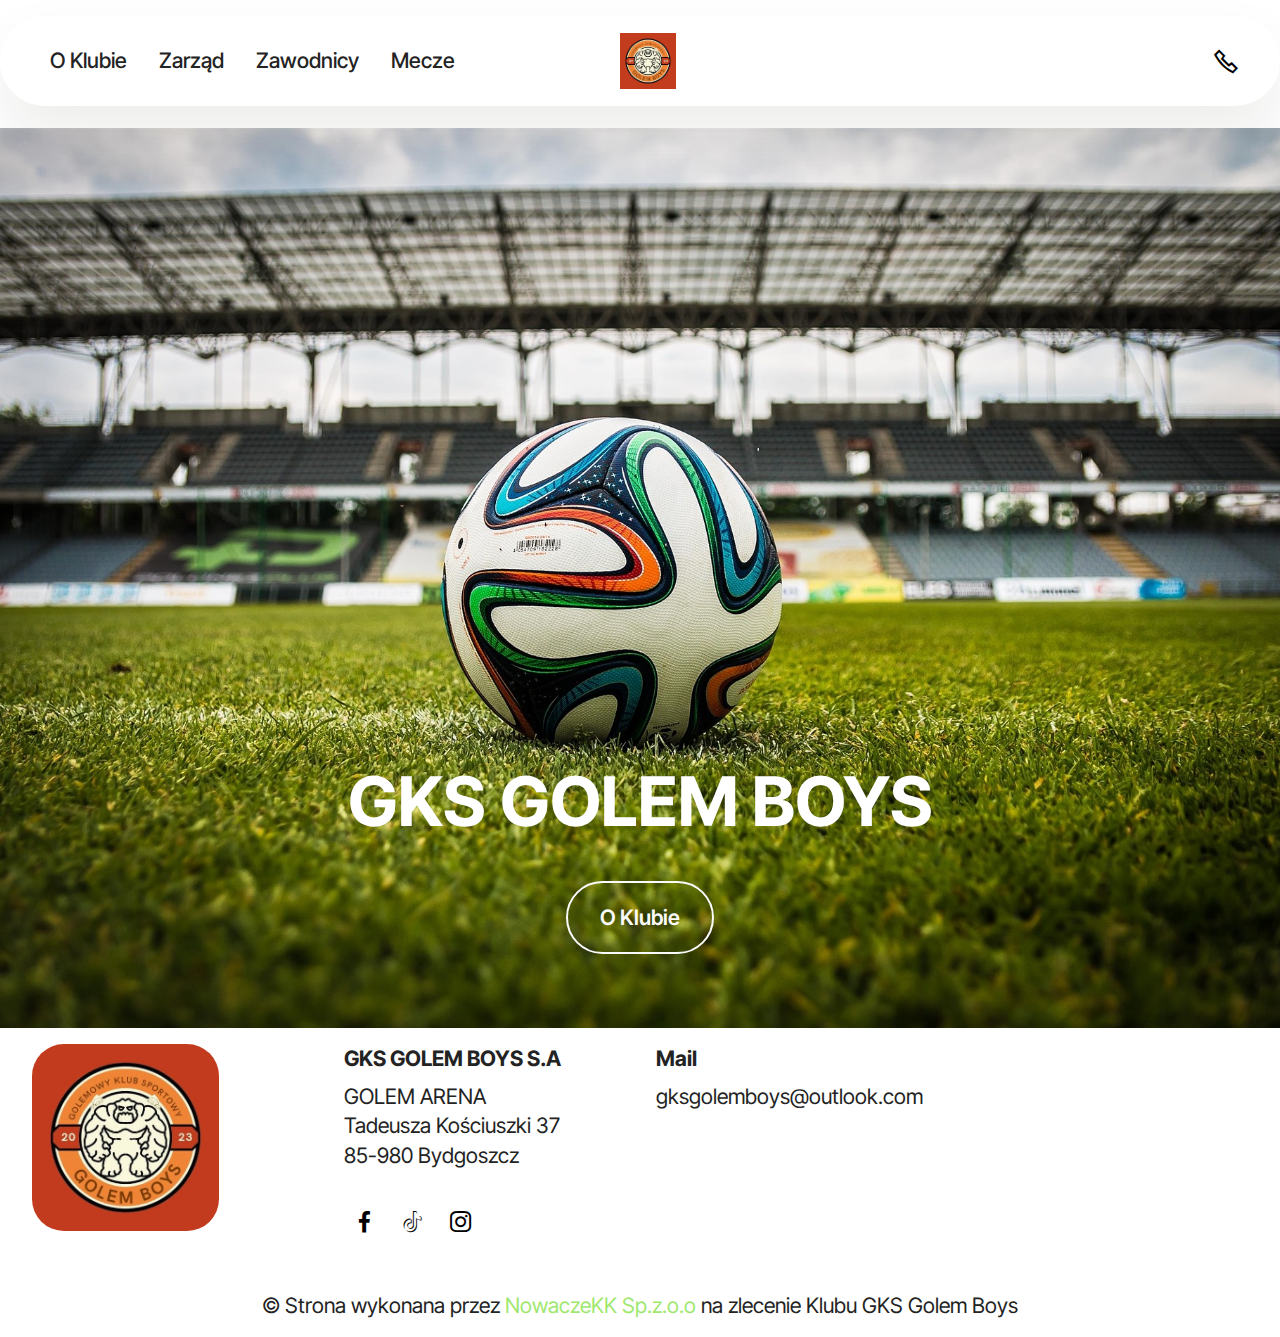
==== commit 2925219a: "Add files via upload" ====
--- a/index.html
+++ b/index.html
@@ -17,10 +17,11 @@
   <link rel="stylesheet" href="assets/bootstrap/css/bootstrap-reboot.min.css">
   <link rel="stylesheet" href="assets/parallax/jarallax.css">
   <link rel="stylesheet" href="assets/dropdown/css/style.css">
+  <link rel="stylesheet" href="assets/socicon/css/styles.css">
   <link rel="stylesheet" href="assets/theme/css/style.css">
   <link rel="preload" href="https://fonts.googleapis.com/css?family=Inter+Tight:100,200,300,400,500,600,700,800,900,100i,200i,300i,400i,500i,600i,700i,800i,900i&display=swap" as="style" onload="this.onload=null;this.rel='stylesheet'">
   <noscript><link rel="stylesheet" href="https://fonts.googleapis.com/css?family=Inter+Tight:100,200,300,400,500,600,700,800,900,100i,200i,300i,400i,500i,600i,700i,800i,900i&display=swap"></noscript>
-  <link rel="preload" as="style" href="assets/mobirise/css/mbr-additional.css?v=BBTTR7"><link rel="stylesheet" href="assets/mobirise/css/mbr-additional.css?v=BBTTR7" type="text/css">
+  <link rel="preload" as="style" href="assets/mobirise/css/mbr-additional.css?v=TXabHR"><link rel="stylesheet" href="assets/mobirise/css/mbr-additional.css?v=TXabHR" type="text/css">
 
   
   
@@ -105,21 +106,62 @@
   </div>
 </section>
 
-<section data-bs-version="5.1" class="footer4 cid-u8IE3uQ12V" once="footers" id="footer04-1f">
+<section data-bs-version="5.1" class="footer4 cid-ua7fafuGK1" once="footers" id="footer4-1u">
 
     
 
     
-
+    
     <div class="container">
-        <div class="media-container-row align-center mbr-white">
-            <div class="col-12">
-                <p class="mbr-text mb-0 mbr-fonts-style display-7">
-                    © Strona wykonana przez <a href="http://nowaczekk.pl" class="text-primary">NowaczeKK sp.z.o.o</a> na zlecenie Klubu GKS Golem Boys</p>
+        <div class="row mbr-white">
+            <div class="col-6 col-lg-3">
+                <div class="media-wrap col-md-8 col-12">
+                    <a href="https://mobiri.se/">
+                        <img src="assets/images/434052426-122096117294269035-7146009628300227919-n-397x397.jpg" alt="Mobirise Website Builder">
+                    </a>
+                </div>
+            </div>
+            <div class="col-12 col-md-6 col-lg-3">
+                <h5 class="mbr-section-subtitle mbr-fonts-style mb-2 display-7"><strong>GKS GOLEM BOYS S.A</strong></h5>
+                <p class="mbr-text mbr-fonts-style mb-4 display-4">GOLEM ARENA<br>Tadeusza Kościuszki 37<br>85-980 Bydgoszcz<br></p>
+                <h5 class="mbr-section-subtitle mbr-fonts-style mb-3 display-7"></h5>
+                <div class="social-row display-7">
+                    <div class="soc-item">
+                        <a href="https://www.facebook.com/profile.php?id=61558071056266" target="_blank">
+                            <span class="mbr-iconfont socicon-facebook socicon"></span>
+                        </a>
+                    </div>
+                    <div class="soc-item">
+                        <a href="https://www.tiktok.com/@golem.boys?lang=pl-PL" target="_blank">
+                            <span class="mbr-iconfont socicon-tiktok socicon"></span>
+                        </a>
+                    </div>
+                    <div class="soc-item">
+                        <a href="https://www.instagram.com/golem.boys/" target="_blank">
+                            <span class="mbr-iconfont socicon-instagram socicon"></span>
+                        </a>
+                    </div>
+                    
+                </div>
+            </div>
+            <div class="col-12 col-md-6 col-lg-3">
+                <h5 class="mbr-section-subtitle mbr-fonts-style mb-2 display-7"><strong>Mail</strong></h5>
+                <ul class="list mbr-fonts-style display-4">gksgolemboys@outlook.com</ul>
+            </div>
+            <div class="col-12 col-md-6 col-lg-3">
+                <h5 class="mbr-section-subtitle mbr-fonts-style mb-2 display-7"></h5>
+                <ul class="list mbr-fonts-style display-4">
+                    <li class="mbr-text item-wrap"><br></li>
+                </ul>
+            </div>
+            <div class="col-12 mt-4">
+                <p class="mbr-text mb-0 mbr-fonts-style copyright align-center display-7">
+                    © Strona wykonana przez <a href="http://nowaczekk.pl" class="text-primary" target="_blank">NowaczeKK Sp.z.o.o</a> na zlecenie Klubu GKS Golem Boys
+                </p>
             </div>
         </div>
     </div>
-  
+
   
 </body>
 </html>--- a/assets/socicon/css/styles.css
+++ b/assets/socicon/css/styles.css
@@ -0,0 +1,934 @@
+@charset "UTF-8";
+
+@font-face {
+  font-family: 'Socicon';
+  src:  url('../fonts/socicon.eot');
+  src:  url('../fonts/socicon.eot?#iefix') format('embedded-opentype'),
+    url('../fonts/socicon.woff2') format('woff2'),
+    url('../fonts/socicon.ttf') format('truetype'),
+    url('../fonts/socicon.woff') format('woff'),
+    url('../fonts/socicon.svg#socicon') format('svg');
+  font-weight: normal;
+  font-style: normal;
+  font-display: swap;
+}
+
+[data-icon]:before {
+  font-family: "socicon" !important;
+  content: attr(data-icon);
+  font-style: normal !important;
+  font-weight: normal !important;
+  font-variant: normal !important;
+  text-transform: none !important;
+  speak: none;
+  line-height: 1;
+  -webkit-font-smoothing: antialiased;
+  -moz-osx-font-smoothing: grayscale;
+}
+
+[class^="socicon-"], [class*=" socicon-"] {
+  /* use !important to prevent issues with browser extensions that change fonts */
+  font-family: 'Socicon' !important;
+  speak: none;
+  font-style: normal;
+  font-weight: normal;
+  font-variant: normal;
+  text-transform: none;
+  line-height: 1;
+
+  /* Better Font Rendering =========== */
+  -webkit-font-smoothing: antialiased;
+  -moz-osx-font-smoothing: grayscale;
+}
+
+.socicon-eitaa:before {
+  content: "\e97c";
+}
+.socicon-soroush:before {
+  content: "\e97d";
+}
+.socicon-bale:before {
+  content: "\e97e";
+}
+.socicon-zazzle:before {
+  content: "\e97b";
+}
+.socicon-society6:before {
+  content: "\e97a";
+}
+.socicon-redbubble:before {
+  content: "\e979";
+}
+.socicon-avvo:before {
+  content: "\e978";
+}
+.socicon-stitcher:before {
+  content: "\e977";
+}
+.socicon-googlehangouts:before {
+  content: "\e974";
+}
+.socicon-dlive:before {
+  content: "\e975";
+}
+.socicon-vsco:before {
+  content: "\e976";
+}
+.socicon-flipboard:before {
+  content: "\e973";
+}
+.socicon-ubuntu:before {
+  content: "\e958";
+}
+.socicon-artstation:before {
+  content: "\e959";
+}
+.socicon-invision:before {
+  content: "\e95a";
+}
+.socicon-torial:before {
+  content: "\e95b";
+}
+.socicon-collectorz:before {
+  content: "\e95c";
+}
+.socicon-seenthis:before {
+  content: "\e95d";
+}
+.socicon-googleplaymusic:before {
+  content: "\e95e";
+}
+.socicon-debian:before {
+  content: "\e95f";
+}
+.socicon-filmfreeway:before {
+  content: "\e960";
+}
+.socicon-gnome:before {
+  content: "\e961";
+}
+.socicon-itchio:before {
+  content: "\e962";
+}
+.socicon-jamendo:before {
+  content: "\e963";
+}
+.socicon-mix:before {
+  content: "\e964";
+}
+.socicon-sharepoint:before {
+  content: "\e965";
+}
+.socicon-tinder:before {
+  content: "\e966";
+}
+.socicon-windguru:before {
+  content: "\e967";
+}
+.socicon-cdbaby:before {
+  content: "\e968";
+}
+.socicon-elementaryos:before {
+  content: "\e969";
+}
+.socicon-stage32:before {
+  content: "\e96a";
+}
+.socicon-tiktok:before {
+  content: "\e96b";
+}
+.socicon-gitter:before {
+  content: "\e96c";
+}
+.socicon-letterboxd:before {
+  content: "\e96d";
+}
+.socicon-threema:before {
+  content: "\e96e";
+}
+.socicon-splice:before {
+  content: "\e96f";
+}
+.socicon-metapop:before {
+  content: "\e970";
+}
+.socicon-naver:before {
+  content: "\e971";
+}
+.socicon-remote:before {
+  content: "\e972";
+}
+.socicon-internet:before {
+  content: "\e957";
+}
+.socicon-moddb:before {
+  content: "\e94b";
+}
+.socicon-indiedb:before {
+  content: "\e94c";
+}
+.socicon-traxsource:before {
+  content: "\e94d";
+}
+.socicon-gamefor:before {
+  content: "\e94e";
+}
+.socicon-pixiv:before {
+  content: "\e94f";
+}
+.socicon-myanimelist:before {
+  content: "\e950";
+}
+.socicon-blackberry:before {
+  content: "\e951";
+}
+.socicon-wickr:before {
+  content: "\e952";
+}
+.socicon-spip:before {
+  content: "\e953";
+}
+.socicon-napster:before {
+  content: "\e954";
+}
+.socicon-beatport:before {
+  content: "\e955";
+}
+.socicon-hackerone:before {
+  content: "\e956";
+}
+.socicon-hackernews:before {
+  content: "\e946";
+}
+.socicon-smashwords:before {
+  content: "\e947";
+}
+.socicon-kobo:before {
+  content: "\e948";
+}
+.socicon-bookbub:before {
+  content: "\e949";
+}
+.socicon-mailru:before {
+  content: "\e94a";
+}
+.socicon-gitlab:before {
+  content: "\e945";
+}
+.socicon-instructables:before {
+  content: "\e944";
+}
+.socicon-portfolio:before {
+  content: "\e943";
+}
+.socicon-codered:before {
+  content: "\e940";
+}
+.socicon-origin:before {
+  content: "\e941";
+}
+.socicon-nextdoor:before {
+  content: "\e942";
+}
+.socicon-udemy:before {
+  content: "\e93f";
+}
+.socicon-livemaster:before {
+  content: "\e93e";
+}
+.socicon-crunchbase:before {
+  content: "\e93b";
+}
+.socicon-homefy:before {
+  content: "\e93c";
+}
+.socicon-calendly:before {
+  content: "\e93d";
+}
+.socicon-realtor:before {
+  content: "\e90f";
+}
+.socicon-tidal:before {
+  content: "\e910";
+}
+.socicon-qobuz:before {
+  content: "\e911";
+}
+.socicon-natgeo:before {
+  content: "\e912";
+}
+.socicon-mastodon:before {
+  content: "\e913";
+}
+.socicon-unsplash:before {
+  content: "\e914";
+}
+.socicon-homeadvisor:before {
+  content: "\e915";
+}
+.socicon-angieslist:before {
+  content: "\e916";
+}
+.socicon-codepen:before {
+  content: "\e917";
+}
+.socicon-slack:before {
+  content: "\e918";
+}
+.socicon-openaigym:before {
+  content: "\e919";
+}
+.socicon-logmein:before {
+  content: "\e91a";
+}
+.socicon-fiverr:before {
+  content: "\e91b";
+}
+.socicon-gotomeeting:before {
+  content: "\e91c";
+}
+.socicon-aliexpress:before {
+  content: "\e91d";
+}
+.socicon-guru:before {
+  content: "\e91e";
+}
+.socicon-appstore:before {
+  content: "\e91f";
+}
+.socicon-homes:before {
+  content: "\e920";
+}
+.socicon-zoom:before {
+  content: "\e921";
+}
+.socicon-alibaba:before {
+  content: "\e922";
+}
+.socicon-craigslist:before {
+  content: "\e923";
+}
+.socicon-wix:before {
+  content: "\e924";
+}
+.socicon-redfin:before {
+  content: "\e925";
+}
+.socicon-googlecalendar:before {
+  content: "\e926";
+}
+.socicon-shopify:before {
+  content: "\e927";
+}
+.socicon-freelancer:before {
+  content: "\e928";
+}
+.socicon-seedrs:before {
+  content: "\e929";
+}
+.socicon-bing:before {
+  content: "\e92a";
+}
+.socicon-doodle:before {
+  content: "\e92b";
+}
+.socicon-bonanza:before {
+  content: "\e92c";
+}
+.socicon-squarespace:before {
+  content: "\e92d";
+}
+.socicon-toptal:before {
+  content: "\e92e";
+}
+.socicon-gust:before {
+  content: "\e92f";
+}
+.socicon-ask:before {
+  content: "\e930";
+}
+.socicon-trulia:before {
+  content: "\e931";
+}
+.socicon-loomly:before {
+  content: "\e932";
+}
+.socicon-ghost:before {
+  content: "\e933";
+}
+.socicon-upwork:before {
+  content: "\e934";
+}
+.socicon-fundable:before {
+  content: "\e935";
+}
+.socicon-booking:before {
+  content: "\e936";
+}
+.socicon-googlemaps:before {
+  content: "\e937";
+}
+.socicon-zillow:before {
+  content: "\e938";
+}
+.socicon-niconico:before {
+  content: "\e939";
+}
+.socicon-toneden:before {
+  content: "\e93a";
+}
+.socicon-augment:before {
+  content: "\e908";
+}
+.socicon-bitbucket:before {
+  content: "\e909";
+}
+.socicon-fyuse:before {
+  content: "\e90a";
+}
+.socicon-yt-gaming:before {
+  content: "\e90b";
+}
+.socicon-sketchfab:before {
+  content: "\e90c";
+}
+.socicon-mobcrush:before {
+  content: "\e90d";
+}
+.socicon-microsoft:before {
+  content: "\e90e";
+}
+.socicon-pandora:before {
+  content: "\e907";
+}
+.socicon-messenger:before {
+  content: "\e906";
+}
+.socicon-gamewisp:before {
+  content: "\e905";
+}
+.socicon-bloglovin:before {
+  content: "\e904";
+}
+.socicon-tunein:before {
+  content: "\e903";
+}
+.socicon-gamejolt:before {
+  content: "\e901";
+}
+.socicon-trello:before {
+  content: "\e902";
+}
+.socicon-spreadshirt:before {
+  content: "\e900";
+}
+.socicon-500px:before {
+  content: "\e000";
+}
+.socicon-8tracks:before {
+  content: "\e001";
+}
+.socicon-airbnb:before {
+  content: "\e002";
+}
+.socicon-alliance:before {
+  content: "\e003";
+}
+.socicon-amazon:before {
+  content: "\e004";
+}
+.socicon-amplement:before {
+  content: "\e005";
+}
+.socicon-android:before {
+  content: "\e006";
+}
+.socicon-angellist:before {
+  content: "\e007";
+}
+.socicon-apple:before {
+  content: "\e008";
+}
+.socicon-appnet:before {
+  content: "\e009";
+}
+.socicon-baidu:before {
+  content: "\e00a";
+}
+.socicon-bandcamp:before {
+  content: "\e00b";
+}
+.socicon-battlenet:before {
+  content: "\e00c";
+}
+.socicon-mixer:before {
+  content: "\e00d";
+}
+.socicon-bebee:before {
+  content: "\e00e";
+}
+.socicon-bebo:before {
+  content: "\e00f";
+}
+.socicon-behance:before {
+  content: "\e010";
+}
+.socicon-blizzard:before {
+  content: "\e011";
+}
+.socicon-blogger:before {
+  content: "\e012";
+}
+.socicon-buffer:before {
+  content: "\e013";
+}
+.socicon-chrome:before {
+  content: "\e014";
+}
+.socicon-coderwall:before {
+  content: "\e015";
+}
+.socicon-curse:before {
+  content: "\e016";
+}
+.socicon-dailymotion:before {
+  content: "\e017";
+}
+.socicon-deezer:before {
+  content: "\e018";
+}
+.socicon-delicious:before {
+  content: "\e019";
+}
+.socicon-deviantart:before {
+  content: "\e01a";
+}
+.socicon-diablo:before {
+  content: "\e01b";
+}
+.socicon-digg:before {
+  content: "\e01c";
+}
+.socicon-discord:before {
+  content: "\e01d";
+}
+.socicon-disqus:before {
+  content: "\e01e";
+}
+.socicon-douban:before {
+  content: "\e01f";
+}
+.socicon-draugiem:before {
+  content: "\e020";
+}
+.socicon-dribbble:before {
+  content: "\e021";
+}
+.socicon-drupal:before {
+  content: "\e022";
+}
+.socicon-ebay:before {
+  content: "\e023";
+}
+.socicon-ello:before {
+  content: "\e024";
+}
+.socicon-endomodo:before {
+  content: "\e025";
+}
+.socicon-envato:before {
+  content: "\e026";
+}
+.socicon-etsy:before {
+  content: "\e027";
+}
+.socicon-facebook:before {
+  content: "\e028";
+}
+.socicon-feedburner:before {
+  content: "\e029";
+}
+.socicon-filmweb:before {
+  content: "\e02a";
+}
+.socicon-firefox:before {
+  content: "\e02b";
+}
+.socicon-flattr:before {
+  content: "\e02c";
+}
+.socicon-flickr:before {
+  content: "\e02d";
+}
+.socicon-formulr:before {
+  content: "\e02e";
+}
+.socicon-forrst:before {
+  content: "\e02f";
+}
+.socicon-foursquare:before {
+  content: "\e030";
+}
+.socicon-friendfeed:before {
+  content: "\e031";
+}
+.socicon-github:before {
+  content: "\e032";
+}
+.socicon-goodreads:before {
+  content: "\e033";
+}
+.socicon-google:before {
+  content: "\e034";
+}
+.socicon-googlescholar:before {
+  content: "\e035";
+}
+.socicon-googlegroups:before {
+  content: "\e036";
+}
+.socicon-googlephotos:before {
+  content: "\e037";
+}
+.socicon-googleplus:before {
+  content: "\e038";
+}
+.socicon-grooveshark:before {
+  content: "\e039";
+}
+.socicon-hackerrank:before {
+  content: "\e03a";
+}
+.socicon-hearthstone:before {
+  content: "\e03b";
+}
+.socicon-hellocoton:before {
+  content: "\e03c";
+}
+.socicon-heroes:before {
+  content: "\e03d";
+}
+.socicon-smashcast:before {
+  content: "\e03e";
+}
+.socicon-horde:before {
+  content: "\e03f";
+}
+.socicon-houzz:before {
+  content: "\e040";
+}
+.socicon-icq:before {
+  content: "\e041";
+}
+.socicon-identica:before {
+  content: "\e042";
+}
+.socicon-imdb:before {
+  content: "\e043";
+}
+.socicon-instagram:before {
+  content: "\e044";
+}
+.socicon-issuu:before {
+  content: "\e045";
+}
+.socicon-istock:before {
+  content: "\e046";
+}
+.socicon-itunes:before {
+  content: "\e047";
+}
+.socicon-keybase:before {
+  content: "\e048";
+}
+.socicon-lanyrd:before {
+  content: "\e049";
+}
+.socicon-lastfm:before {
+  content: "\e04a";
+}
+.socicon-line:before {
+  content: "\e04b";
+}
+.socicon-linkedin:before {
+  content: "\e04c";
+}
+.socicon-livejournal:before {
+  content: "\e04d";
+}
+.socicon-lyft:before {
+  content: "\e04e";
+}
+.socicon-macos:before {
+  content: "\e04f";
+}
+.socicon-mail:before {
+  content: "\e050";
+}
+.socicon-medium:before {
+  content: "\e051";
+}
+.socicon-meetup:before {
+  content: "\e052";
+}
+.socicon-mixcloud:before {
+  content: "\e053";
+}
+.socicon-modelmayhem:before {
+  content: "\e054";
+}
+.socicon-mumble:before {
+  content: "\e055";
+}
+.socicon-myspace:before {
+  content: "\e056";
+}
+.socicon-newsvine:before {
+  content: "\e057";
+}
+.socicon-nintendo:before {
+  content: "\e058";
+}
+.socicon-npm:before {
+  content: "\e059";
+}
+.socicon-odnoklassniki:before {
+  content: "\e05a";
+}
+.socicon-openid:before {
+  content: "\e05b";
+}
+.socicon-opera:before {
+  content: "\e05c";
+}
+.socicon-outlook:before {
+  content: "\e05d";
+}
+.socicon-overwatch:before {
+  content: "\e05e";
+}
+.socicon-patreon:before {
+  content: "\e05f";
+}
+.socicon-paypal:before {
+  content: "\e060";
+}
+.socicon-periscope:before {
+  content: "\e061";
+}
+.socicon-persona:before {
+  content: "\e062";
+}
+.socicon-pinterest:before {
+  content: "\e063";
+}
+.socicon-play:before {
+  content: "\e064";
+}
+.socicon-player:before {
+  content: "\e065";
+}
+.socicon-playstation:before {
+  content: "\e066";
+}
+.socicon-pocket:before {
+  content: "\e067";
+}
+.socicon-qq:before {
+  content: "\e068";
+}
+.socicon-quora:before {
+  content: "\e069";
+}
+.socicon-raidcall:before {
+  content: "\e06a";
+}
+.socicon-ravelry:before {
+  content: "\e06b";
+}
+.socicon-reddit:before {
+  content: "\e06c";
+}
+.socicon-renren:before {
+  content: "\e06d";
+}
+.socicon-researchgate:before {
+  content: "\e06e";
+}
+.socicon-residentadvisor:before {
+  content: "\e06f";
+}
+.socicon-reverbnation:before {
+  content: "\e070";
+}
+.socicon-rss:before {
+  content: "\e071";
+}
+.socicon-sharethis:before {
+  content: "\e072";
+}
+.socicon-skype:before {
+  content: "\e073";
+}
+.socicon-slideshare:before {
+  content: "\e074";
+}
+.socicon-smugmug:before {
+  content: "\e075";
+}
+.socicon-snapchat:before {
+  content: "\e076";
+}
+.socicon-songkick:before {
+  content: "\e077";
+}
+.socicon-soundcloud:before {
+  content: "\e078";
+}
+.socicon-spotify:before {
+  content: "\e079";
+}
+.socicon-stackexchange:before {
+  content: "\e07a";
+}
+.socicon-stackoverflow:before {
+  content: "\e07b";
+}
+.socicon-starcraft:before {
+  content: "\e07c";
+}
+.socicon-stayfriends:before {
+  content: "\e07d";
+}
+.socicon-steam:before {
+  content: "\e07e";
+}
+.socicon-storehouse:before {
+  content: "\e07f";
+}
+.socicon-strava:before {
+  content: "\e080";
+}
+.socicon-streamjar:before {
+  content: "\e081";
+}
+.socicon-stumbleupon:before {
+  content: "\e082";
+}
+.socicon-swarm:before {
+  content: "\e083";
+}
+.socicon-teamspeak:before {
+  content: "\e084";
+}
+.socicon-teamviewer:before {
+  content: "\e085";
+}
+.socicon-technorati:before {
+  content: "\e086";
+}
+.socicon-telegram:before {
+  content: "\e087";
+}
+.socicon-tripadvisor:before {
+  content: "\e088";
+}
+.socicon-tripit:before {
+  content: "\e089";
+}
+.socicon-triplej:before {
+  content: "\e08a";
+}
+.socicon-tumblr:before {
+  content: "\e08b";
+}
+.socicon-twitch:before {
+  content: "\e08c";
+}
+.socicon-twitter:before {
+  content: "\e08d";
+}
+.socicon-uber:before {
+  content: "\e08e";
+}
+.socicon-ventrilo:before {
+  content: "\e08f";
+}
+.socicon-viadeo:before {
+  content: "\e090";
+}
+.socicon-viber:before {
+  content: "\e091";
+}
+.socicon-viewbug:before {
+  content: "\e092";
+}
+.socicon-vimeo:before {
+  content: "\e093";
+}
+.socicon-vine:before {
+  content: "\e094";
+}
+.socicon-vkontakte:before {
+  content: "\e095";
+}
+.socicon-warcraft:before {
+  content: "\e096";
+}
+.socicon-wechat:before {
+  content: "\e097";
+}
+.socicon-weibo:before {
+  content: "\e098";
+}
+.socicon-whatsapp:before {
+  content: "\e099";
+}
+.socicon-wikipedia:before {
+  content: "\e09a";
+}
+.socicon-windows:before {
+  content: "\e09b";
+}
+.socicon-wordpress:before {
+  content: "\e09c";
+}
+.socicon-wykop:before {
+  content: "\e09d";
+}
+.socicon-xbox:before {
+  content: "\e09e";
+}
+.socicon-xing:before {
+  content: "\e09f";
+}
+.socicon-yahoo:before {
+  content: "\e0a0";
+}
+.socicon-yammer:before {
+  content: "\e0a1";
+}
+.socicon-yandex:before {
+  content: "\e0a2";
+}
+.socicon-yelp:before {
+  content: "\e0a3";
+}
+.socicon-younow:before {
+  content: "\e0a4";
+}
+.socicon-youtube:before {
+  content: "\e0a5";
+}
+.socicon-zapier:before {
+  content: "\e0a6";
+}
+.socicon-zerply:before {
+  content: "\e0a7";
+}
+.socicon-zomato:before {
+  content: "\e0a8";
+}
+.socicon-zynga:before {
+  content: "\e0a9";
+}
--- a/assets/mobirise/css/mbr-additional.css
+++ b/assets/mobirise/css/mbr-additional.css
@@ -1415,11 +1415,86 @@
 .cid-u8IFv3brU5 .mbr-section-btn {
   text-align: center;
 }
-.cid-u8IE3uQ12V {
-  padding-top: 2rem;
-  padding-bottom: 2rem;
-  background-color: #232323;
-  overflow: hidden;
+.cid-ua7fafuGK1 {
+  padding-top: 1rem;
+  padding-bottom: 1rem;
+  background-color: #ffffff;
+}
+.cid-ua7fafuGK1 .mbr-fallback-image.disabled {
+  display: none;
+}
+.cid-ua7fafuGK1 .mbr-fallback-image {
+  display: block;
+  background-size: cover;
+  background-position: center center;
+  width: 100%;
+  height: 100%;
+  position: absolute;
+  top: 0;
+}
+.cid-ua7fafuGK1 .media-wrap {
+  padding: 0;
+}
+@media (max-width: 991px) {
+  .cid-ua7fafuGK1 .media-wrap {
+    margin-bottom: 1rem;
+  }
+}
+@media (max-width: 767px) {
+  .cid-ua7fafuGK1 .row {
+    text-align: center;
+  }
+  .cid-ua7fafuGK1 .row > div {
+    margin: auto;
+  }
+  .cid-ua7fafuGK1 .social-row {
+    justify-content: center;
+  }
+}
+.cid-ua7fafuGK1 .social-row {
+  display: flex;
+  flex-wrap: wrap;
+}
+.cid-ua7fafuGK1 .list {
+  list-style: none;
+  padding-left: 0;
+  color: #232323;
+}
+@media (max-width: 991px) {
+  .cid-ua7fafuGK1 .list {
+    margin-bottom: 2rem;
+  }
+}
+@media (min-width: 992px) {
+  .cid-ua7fafuGK1 .list {
+    margin-bottom: 0rem;
+  }
+}
+.cid-ua7fafuGK1 .mbr-text {
+  color: #232323;
+}
+.cid-ua7fafuGK1 .soc-item {
+  display: flex;
+  align-items: center;
+  justify-content: center;
+  border-radius: 50%;
+  background-color: white;
+  margin-right: 0.5rem;
+  margin-bottom: 1rem;
+  padding: 0.5rem;
+  height: 2.5rem;
+  width: 2.5rem;
+}
+.cid-ua7fafuGK1 .mbr-iconfont {
+  color: black;
+}
+@media (max-width: 991px) {
+  .cid-ua7fafuGK1 div > *:last-child {
+    margin-top: 0 !important;
+  }
+}
+.cid-ua7fafuGK1 H5 {
+  color: #232323;
 }
 .cid-u8IXnGI7yj {
   z-index: 1000;
@@ -2023,11 +2098,86 @@
   border-radius: 4px;
   background-color: #fafafa;
 }
-.cid-u8IE3uQ12V {
-  padding-top: 2rem;
-  padding-bottom: 2rem;
-  background-color: #232323;
-  overflow: hidden;
+.cid-ua7fafuGK1 {
+  padding-top: 1rem;
+  padding-bottom: 1rem;
+  background-color: #ffffff;
+}
+.cid-ua7fafuGK1 .mbr-fallback-image.disabled {
+  display: none;
+}
+.cid-ua7fafuGK1 .mbr-fallback-image {
+  display: block;
+  background-size: cover;
+  background-position: center center;
+  width: 100%;
+  height: 100%;
+  position: absolute;
+  top: 0;
+}
+.cid-ua7fafuGK1 .media-wrap {
+  padding: 0;
+}
+@media (max-width: 991px) {
+  .cid-ua7fafuGK1 .media-wrap {
+    margin-bottom: 1rem;
+  }
+}
+@media (max-width: 767px) {
+  .cid-ua7fafuGK1 .row {
+    text-align: center;
+  }
+  .cid-ua7fafuGK1 .row > div {
+    margin: auto;
+  }
+  .cid-ua7fafuGK1 .social-row {
+    justify-content: center;
+  }
+}
+.cid-ua7fafuGK1 .social-row {
+  display: flex;
+  flex-wrap: wrap;
+}
+.cid-ua7fafuGK1 .list {
+  list-style: none;
+  padding-left: 0;
+  color: #232323;
+}
+@media (max-width: 991px) {
+  .cid-ua7fafuGK1 .list {
+    margin-bottom: 2rem;
+  }
+}
+@media (min-width: 992px) {
+  .cid-ua7fafuGK1 .list {
+    margin-bottom: 0rem;
+  }
+}
+.cid-ua7fafuGK1 .mbr-text {
+  color: #232323;
+}
+.cid-ua7fafuGK1 .soc-item {
+  display: flex;
+  align-items: center;
+  justify-content: center;
+  border-radius: 50%;
+  background-color: white;
+  margin-right: 0.5rem;
+  margin-bottom: 1rem;
+  padding: 0.5rem;
+  height: 2.5rem;
+  width: 2.5rem;
+}
+.cid-ua7fafuGK1 .mbr-iconfont {
+  color: black;
+}
+@media (max-width: 991px) {
+  .cid-ua7fafuGK1 div > *:last-child {
+    margin-top: 0 !important;
+  }
+}
+.cid-ua7fafuGK1 H5 {
+  color: #232323;
 }
 .cid-u8IXnGI7yj {
   z-index: 1000;
@@ -2644,11 +2794,86 @@
     margin-bottom: 1rem;
   }
 }
-.cid-u8IE3uQ12V {
-  padding-top: 2rem;
-  padding-bottom: 2rem;
-  background-color: #232323;
-  overflow: hidden;
+.cid-ua7fafuGK1 {
+  padding-top: 1rem;
+  padding-bottom: 1rem;
+  background-color: #ffffff;
+}
+.cid-ua7fafuGK1 .mbr-fallback-image.disabled {
+  display: none;
+}
+.cid-ua7fafuGK1 .mbr-fallback-image {
+  display: block;
+  background-size: cover;
+  background-position: center center;
+  width: 100%;
+  height: 100%;
+  position: absolute;
+  top: 0;
+}
+.cid-ua7fafuGK1 .media-wrap {
+  padding: 0;
+}
+@media (max-width: 991px) {
+  .cid-ua7fafuGK1 .media-wrap {
+    margin-bottom: 1rem;
+  }
+}
+@media (max-width: 767px) {
+  .cid-ua7fafuGK1 .row {
+    text-align: center;
+  }
+  .cid-ua7fafuGK1 .row > div {
+    margin: auto;
+  }
+  .cid-ua7fafuGK1 .social-row {
+    justify-content: center;
+  }
+}
+.cid-ua7fafuGK1 .social-row {
+  display: flex;
+  flex-wrap: wrap;
+}
+.cid-ua7fafuGK1 .list {
+  list-style: none;
+  padding-left: 0;
+  color: #232323;
+}
+@media (max-width: 991px) {
+  .cid-ua7fafuGK1 .list {
+    margin-bottom: 2rem;
+  }
+}
+@media (min-width: 992px) {
+  .cid-ua7fafuGK1 .list {
+    margin-bottom: 0rem;
+  }
+}
+.cid-ua7fafuGK1 .mbr-text {
+  color: #232323;
+}
+.cid-ua7fafuGK1 .soc-item {
+  display: flex;
+  align-items: center;
+  justify-content: center;
+  border-radius: 50%;
+  background-color: white;
+  margin-right: 0.5rem;
+  margin-bottom: 1rem;
+  padding: 0.5rem;
+  height: 2.5rem;
+  width: 2.5rem;
+}
+.cid-ua7fafuGK1 .mbr-iconfont {
+  color: black;
+}
+@media (max-width: 991px) {
+  .cid-ua7fafuGK1 div > *:last-child {
+    margin-top: 0 !important;
+  }
+}
+.cid-ua7fafuGK1 H5 {
+  color: #232323;
 }
 .cid-u8IXnGI7yj {
   z-index: 1000;
@@ -3285,11 +3510,86 @@
   position: absolute;
   top: 0;
 }
-.cid-u8IE3uQ12V {
-  padding-top: 2rem;
-  padding-bottom: 2rem;
-  background-color: #232323;
-  overflow: hidden;
+.cid-ua7fafuGK1 {
+  padding-top: 1rem;
+  padding-bottom: 1rem;
+  background-color: #ffffff;
+}
+.cid-ua7fafuGK1 .mbr-fallback-image.disabled {
+  display: none;
+}
+.cid-ua7fafuGK1 .mbr-fallback-image {
+  display: block;
+  background-size: cover;
+  background-position: center center;
+  width: 100%;
+  height: 100%;
+  position: absolute;
+  top: 0;
+}
+.cid-ua7fafuGK1 .media-wrap {
+  padding: 0;
+}
+@media (max-width: 991px) {
+  .cid-ua7fafuGK1 .media-wrap {
+    margin-bottom: 1rem;
+  }
+}
+@media (max-width: 767px) {
+  .cid-ua7fafuGK1 .row {
+    text-align: center;
+  }
+  .cid-ua7fafuGK1 .row > div {
+    margin: auto;
+  }
+  .cid-ua7fafuGK1 .social-row {
+    justify-content: center;
+  }
+}
+.cid-ua7fafuGK1 .social-row {
+  display: flex;
+  flex-wrap: wrap;
+}
+.cid-ua7fafuGK1 .list {
+  list-style: none;
+  padding-left: 0;
+  color: #232323;
+}
+@media (max-width: 991px) {
+  .cid-ua7fafuGK1 .list {
+    margin-bottom: 2rem;
+  }
+}
+@media (min-width: 992px) {
+  .cid-ua7fafuGK1 .list {
+    margin-bottom: 0rem;
+  }
+}
+.cid-ua7fafuGK1 .mbr-text {
+  color: #232323;
+}
+.cid-ua7fafuGK1 .soc-item {
+  display: flex;
+  align-items: center;
+  justify-content: center;
+  border-radius: 50%;
+  background-color: white;
+  margin-right: 0.5rem;
+  margin-bottom: 1rem;
+  padding: 0.5rem;
+  height: 2.5rem;
+  width: 2.5rem;
+}
+.cid-ua7fafuGK1 .mbr-iconfont {
+  color: black;
+}
+@media (max-width: 991px) {
+  .cid-ua7fafuGK1 div > *:last-child {
+    margin-top: 0 !important;
+  }
+}
+.cid-ua7fafuGK1 H5 {
+  color: #232323;
 }
 .cid-u8IXnGI7yj {
   z-index: 1000;
@@ -3883,6 +4183,366 @@
   position: absolute;
   top: 0;
 }
+.cid-ua7IvaCkDV {
+  padding-top: 1rem;
+  padding-bottom: 1rem;
+  background-color: #ffffff;
+}
+.cid-ua7IvaCkDV .mbr-fallback-image.disabled {
+  display: none;
+}
+.cid-ua7IvaCkDV .mbr-fallback-image {
+  display: block;
+  background-size: cover;
+  background-position: center center;
+  width: 100%;
+  height: 100%;
+  position: absolute;
+  top: 0;
+}
+@media (max-width: 991px) {
+  .cid-ua7IvaCkDV .image-wrapper {
+    margin-bottom: 1rem;
+  }
+}
+.cid-ua7IvaCkDV .row {
+  flex-direction: row-reverse;
+}
+.cid-ua7IvaCkDV .row {
+  align-items: center;
+}
+@media (max-width: 991px) {
+  .cid-ua7IvaCkDV .image-wrapper {
+    padding: 1rem;
+  }
+}
+@media (min-width: 992px) {
+  .cid-ua7IvaCkDV .text-wrapper {
+    padding: 0 2rem;
+  }
+}
+.cid-ua7IvaCkDV .mbr-section-title {
+  color: #000000;
+}
+.cid-ua7IvaCkDV .mbr-text,
+.cid-ua7IvaCkDV .mbr-section-btn {
+  color: #000000;
+}
+.cid-ua7I81QoCu {
+  padding-top: 1rem;
+  padding-bottom: 1rem;
+  background-color: #ffffff;
+}
+.cid-ua7I81QoCu .mbr-fallback-image.disabled {
+  display: none;
+}
+.cid-ua7I81QoCu .mbr-fallback-image {
+  display: block;
+  background-size: cover;
+  background-position: center center;
+  width: 100%;
+  height: 100%;
+  position: absolute;
+  top: 0;
+}
+@media (max-width: 991px) {
+  .cid-ua7I81QoCu .image-wrapper {
+    margin-bottom: 1rem;
+  }
+}
+.cid-ua7I81QoCu .row {
+  flex-direction: row-reverse;
+}
+.cid-ua7I81QoCu .row {
+  align-items: center;
+}
+@media (max-width: 991px) {
+  .cid-ua7I81QoCu .image-wrapper {
+    padding: 1rem;
+  }
+}
+@media (min-width: 992px) {
+  .cid-ua7I81QoCu .text-wrapper {
+    padding: 0 2rem;
+  }
+}
+.cid-ua7I81QoCu .mbr-section-title {
+  color: #000000;
+}
+.cid-ua7I81QoCu .mbr-text,
+.cid-ua7I81QoCu .mbr-section-btn {
+  color: #000000;
+}
+.cid-ua7HK7iGdE {
+  padding-top: 1rem;
+  padding-bottom: 1rem;
+  background-color: #ffffff;
+}
+.cid-ua7HK7iGdE .mbr-fallback-image.disabled {
+  display: none;
+}
+.cid-ua7HK7iGdE .mbr-fallback-image {
+  display: block;
+  background-size: cover;
+  background-position: center center;
+  width: 100%;
+  height: 100%;
+  position: absolute;
+  top: 0;
+}
+@media (max-width: 991px) {
+  .cid-ua7HK7iGdE .image-wrapper {
+    margin-bottom: 1rem;
+  }
+}
+.cid-ua7HK7iGdE .row {
+  flex-direction: row-reverse;
+}
+.cid-ua7HK7iGdE .row {
+  align-items: center;
+}
+@media (max-width: 991px) {
+  .cid-ua7HK7iGdE .image-wrapper {
+    padding: 1rem;
+  }
+}
+@media (min-width: 992px) {
+  .cid-ua7HK7iGdE .text-wrapper {
+    padding: 0 2rem;
+  }
+}
+.cid-ua7HK7iGdE .mbr-section-title {
+  color: #000000;
+}
+.cid-ua7HK7iGdE .mbr-text,
+.cid-ua7HK7iGdE .mbr-section-btn {
+  color: #000000;
+}
+.cid-ua7HBFBppR {
+  padding-top: 1rem;
+  padding-bottom: 1rem;
+  background-color: #ffffff;
+}
+.cid-ua7HBFBppR .mbr-fallback-image.disabled {
+  display: none;
+}
+.cid-ua7HBFBppR .mbr-fallback-image {
+  display: block;
+  background-size: cover;
+  background-position: center center;
+  width: 100%;
+  height: 100%;
+  position: absolute;
+  top: 0;
+}
+@media (max-width: 991px) {
+  .cid-ua7HBFBppR .image-wrapper {
+    margin-bottom: 1rem;
+  }
+}
+.cid-ua7HBFBppR .row {
+  flex-direction: row-reverse;
+}
+.cid-ua7HBFBppR .row {
+  align-items: center;
+}
+@media (max-width: 991px) {
+  .cid-ua7HBFBppR .image-wrapper {
+    padding: 1rem;
+  }
+}
+@media (min-width: 992px) {
+  .cid-ua7HBFBppR .text-wrapper {
+    padding: 0 2rem;
+  }
+}
+.cid-ua7HBFBppR .mbr-section-title {
+  color: #000000;
+}
+.cid-ua7HBFBppR .mbr-text,
+.cid-ua7HBFBppR .mbr-section-btn {
+  color: #000000;
+}
+.cid-ua7H8bxZcf {
+  padding-top: 1rem;
+  padding-bottom: 1rem;
+  background-color: #ffffff;
+}
+.cid-ua7H8bxZcf .mbr-fallback-image.disabled {
+  display: none;
+}
+.cid-ua7H8bxZcf .mbr-fallback-image {
+  display: block;
+  background-size: cover;
+  background-position: center center;
+  width: 100%;
+  height: 100%;
+  position: absolute;
+  top: 0;
+}
+@media (max-width: 991px) {
+  .cid-ua7H8bxZcf .image-wrapper {
+    margin-bottom: 1rem;
+  }
+}
+.cid-ua7H8bxZcf .row {
+  flex-direction: row-reverse;
+}
+.cid-ua7H8bxZcf .row {
+  align-items: center;
+}
+@media (max-width: 991px) {
+  .cid-ua7H8bxZcf .image-wrapper {
+    padding: 1rem;
+  }
+}
+@media (min-width: 992px) {
+  .cid-ua7H8bxZcf .text-wrapper {
+    padding: 0 2rem;
+  }
+}
+.cid-ua7H8bxZcf .mbr-section-title {
+  color: #000000;
+}
+.cid-ua7H8bxZcf .mbr-text,
+.cid-ua7H8bxZcf .mbr-section-btn {
+  color: #000000;
+}
+.cid-ua7GLcGpG0 {
+  padding-top: 1rem;
+  padding-bottom: 1rem;
+  background-color: #ffffff;
+}
+.cid-ua7GLcGpG0 .mbr-fallback-image.disabled {
+  display: none;
+}
+.cid-ua7GLcGpG0 .mbr-fallback-image {
+  display: block;
+  background-size: cover;
+  background-position: center center;
+  width: 100%;
+  height: 100%;
+  position: absolute;
+  top: 0;
+}
+@media (max-width: 991px) {
+  .cid-ua7GLcGpG0 .image-wrapper {
+    margin-bottom: 1rem;
+  }
+}
+.cid-ua7GLcGpG0 .row {
+  flex-direction: row-reverse;
+}
+.cid-ua7GLcGpG0 .row {
+  align-items: center;
+}
+@media (max-width: 991px) {
+  .cid-ua7GLcGpG0 .image-wrapper {
+    padding: 1rem;
+  }
+}
+@media (min-width: 992px) {
+  .cid-ua7GLcGpG0 .text-wrapper {
+    padding: 0 2rem;
+  }
+}
+.cid-ua7GLcGpG0 .mbr-section-title {
+  color: #000000;
+}
+.cid-ua7GLcGpG0 .mbr-text,
+.cid-ua7GLcGpG0 .mbr-section-btn {
+  color: #000000;
+}
+.cid-ua7F87bLGN {
+  padding-top: 1rem;
+  padding-bottom: 1rem;
+  background-color: #ffffff;
+}
+.cid-ua7F87bLGN .mbr-fallback-image.disabled {
+  display: none;
+}
+.cid-ua7F87bLGN .mbr-fallback-image {
+  display: block;
+  background-size: cover;
+  background-position: center center;
+  width: 100%;
+  height: 100%;
+  position: absolute;
+  top: 0;
+}
+@media (max-width: 991px) {
+  .cid-ua7F87bLGN .image-wrapper {
+    margin-bottom: 1rem;
+  }
+}
+.cid-ua7F87bLGN .row {
+  flex-direction: row-reverse;
+}
+.cid-ua7F87bLGN .row {
+  align-items: center;
+}
+@media (max-width: 991px) {
+  .cid-ua7F87bLGN .image-wrapper {
+    padding: 1rem;
+  }
+}
+@media (min-width: 992px) {
+  .cid-ua7F87bLGN .text-wrapper {
+    padding: 0 2rem;
+  }
+}
+.cid-ua7F87bLGN .mbr-section-title {
+  color: #000000;
+}
+.cid-ua7F87bLGN .mbr-text,
+.cid-ua7F87bLGN .mbr-section-btn {
+  color: #000000;
+}
+.cid-u96w1CZYtq {
+  padding-top: 1rem;
+  padding-bottom: 1rem;
+  background-color: #ffffff;
+}
+.cid-u96w1CZYtq .mbr-fallback-image.disabled {
+  display: none;
+}
+.cid-u96w1CZYtq .mbr-fallback-image {
+  display: block;
+  background-size: cover;
+  background-position: center center;
+  width: 100%;
+  height: 100%;
+  position: absolute;
+  top: 0;
+}
+@media (max-width: 991px) {
+  .cid-u96w1CZYtq .image-wrapper {
+    margin-bottom: 1rem;
+  }
+}
+.cid-u96w1CZYtq .row {
+  flex-direction: row-reverse;
+}
+.cid-u96w1CZYtq .row {
+  align-items: center;
+}
+@media (max-width: 991px) {
+  .cid-u96w1CZYtq .image-wrapper {
+    padding: 1rem;
+  }
+}
+@media (min-width: 992px) {
+  .cid-u96w1CZYtq .text-wrapper {
+    padding: 0 2rem;
+  }
+}
+.cid-u96w1CZYtq .mbr-section-title {
+  color: #000000;
+}
+.cid-u96w1CZYtq .mbr-text,
+.cid-u96w1CZYtq .mbr-section-btn {
+  color: #000000;
+}
 .cid-u8OOVtw5fD {
   padding-top: 1rem;
   padding-bottom: 1rem;
@@ -4513,11 +5173,86 @@
 .cid-u8IurL5Jxd .mbr-section-btn {
   color: #000000;
 }
-.cid-u8IE3uQ12V {
-  padding-top: 2rem;
-  padding-bottom: 2rem;
-  background-color: #232323;
-  overflow: hidden;
+.cid-ua7fafuGK1 {
+  padding-top: 1rem;
+  padding-bottom: 1rem;
+  background-color: #ffffff;
+}
+.cid-ua7fafuGK1 .mbr-fallback-image.disabled {
+  display: none;
+}
+.cid-ua7fafuGK1 .mbr-fallback-image {
+  display: block;
+  background-size: cover;
+  background-position: center center;
+  width: 100%;
+  height: 100%;
+  position: absolute;
+  top: 0;
+}
+.cid-ua7fafuGK1 .media-wrap {
+  padding: 0;
+}
+@media (max-width: 991px) {
+  .cid-ua7fafuGK1 .media-wrap {
+    margin-bottom: 1rem;
+  }
+}
+@media (max-width: 767px) {
+  .cid-ua7fafuGK1 .row {
+    text-align: center;
+  }
+  .cid-ua7fafuGK1 .row > div {
+    margin: auto;
+  }
+  .cid-ua7fafuGK1 .social-row {
+    justify-content: center;
+  }
+}
+.cid-ua7fafuGK1 .social-row {
+  display: flex;
+  flex-wrap: wrap;
+}
+.cid-ua7fafuGK1 .list {
+  list-style: none;
+  padding-left: 0;
+  color: #232323;
+}
+@media (max-width: 991px) {
+  .cid-ua7fafuGK1 .list {
+    margin-bottom: 2rem;
+  }
+}
+@media (min-width: 992px) {
+  .cid-ua7fafuGK1 .list {
+    margin-bottom: 0rem;
+  }
+}
+.cid-ua7fafuGK1 .mbr-text {
+  color: #232323;
+}
+.cid-ua7fafuGK1 .soc-item {
+  display: flex;
+  align-items: center;
+  justify-content: center;
+  border-radius: 50%;
+  background-color: white;
+  margin-right: 0.5rem;
+  margin-bottom: 1rem;
+  padding: 0.5rem;
+  height: 2.5rem;
+  width: 2.5rem;
+}
+.cid-ua7fafuGK1 .mbr-iconfont {
+  color: black;
+}
+@media (max-width: 991px) {
+  .cid-ua7fafuGK1 div > *:last-child {
+    margin-top: 0 !important;
+  }
+}
+.cid-ua7fafuGK1 H5 {
+  color: #232323;
 }
 .cid-u8IXnGI7yj {
   z-index: 1000;
@@ -5146,9 +5881,84 @@
 .cid-u8IEPimYhE .content-head {
   max-width: 800px;
 }
-.cid-u8IE3uQ12V {
-  padding-top: 2rem;
-  padding-bottom: 2rem;
-  background-color: #232323;
-  overflow: hidden;
-}
+.cid-ua7fafuGK1 {
+  padding-top: 1rem;
+  padding-bottom: 1rem;
+  background-color: #ffffff;
+}
+.cid-ua7fafuGK1 .mbr-fallback-image.disabled {
+  display: none;
+}
+.cid-ua7fafuGK1 .mbr-fallback-image {
+  display: block;
+  background-size: cover;
+  background-position: center center;
+  width: 100%;
+  height: 100%;
+  position: absolute;
+  top: 0;
+}
+.cid-ua7fafuGK1 .media-wrap {
+  padding: 0;
+}
+@media (max-width: 991px) {
+  .cid-ua7fafuGK1 .media-wrap {
+    margin-bottom: 1rem;
+  }
+}
+@media (max-width: 767px) {
+  .cid-ua7fafuGK1 .row {
+    text-align: center;
+  }
+  .cid-ua7fafuGK1 .row > div {
+    margin: auto;
+  }
+  .cid-ua7fafuGK1 .social-row {
+    justify-content: center;
+  }
+}
+.cid-ua7fafuGK1 .social-row {
+  display: flex;
+  flex-wrap: wrap;
+}
+.cid-ua7fafuGK1 .list {
+  list-style: none;
+  padding-left: 0;
+  color: #232323;
+}
+@media (max-width: 991px) {
+  .cid-ua7fafuGK1 .list {
+    margin-bottom: 2rem;
+  }
+}
+@media (min-width: 992px) {
+  .cid-ua7fafuGK1 .list {
+    margin-bottom: 0rem;
+  }
+}
+.cid-ua7fafuGK1 .mbr-text {
+  color: #232323;
+}
+.cid-ua7fafuGK1 .soc-item {
+  display: flex;
+  align-items: center;
+  justify-content: center;
+  border-radius: 50%;
+  background-color: white;
+  margin-right: 0.5rem;
+  margin-bottom: 1rem;
+  padding: 0.5rem;
+  height: 2.5rem;
+  width: 2.5rem;
+}
+.cid-ua7fafuGK1 .mbr-iconfont {
+  color: black;
+}
+@media (max-width: 991px) {
+  .cid-ua7fafuGK1 div > *:last-child {
+    margin-top: 0 !important;
+  }
+}
+.cid-ua7fafuGK1 H5 {
+  color: #232323;
+}
--- a/assets/mobirise/css/mbr-additional.css
+++ b/assets/mobirise/css/mbr-additional.css
@@ -1415,11 +1415,86 @@
 .cid-u8IFv3brU5 .mbr-section-btn {
   text-align: center;
 }
-.cid-u8IE3uQ12V {
-  padding-top: 2rem;
-  padding-bottom: 2rem;
-  background-color: #232323;
-  overflow: hidden;
+.cid-ua7fafuGK1 {
+  padding-top: 1rem;
+  padding-bottom: 1rem;
+  background-color: #ffffff;
+}
+.cid-ua7fafuGK1 .mbr-fallback-image.disabled {
+  display: none;
+}
+.cid-ua7fafuGK1 .mbr-fallback-image {
+  display: block;
+  background-size: cover;
+  background-position: center center;
+  width: 100%;
+  height: 100%;
+  position: absolute;
+  top: 0;
+}
+.cid-ua7fafuGK1 .media-wrap {
+  padding: 0;
+}
+@media (max-width: 991px) {
+  .cid-ua7fafuGK1 .media-wrap {
+    margin-bottom: 1rem;
+  }
+}
+@media (max-width: 767px) {
+  .cid-ua7fafuGK1 .row {
+    text-align: center;
+  }
+  .cid-ua7fafuGK1 .row > div {
+    margin: auto;
+  }
+  .cid-ua7fafuGK1 .social-row {
+    justify-content: center;
+  }
+}
+.cid-ua7fafuGK1 .social-row {
+  display: flex;
+  flex-wrap: wrap;
+}
+.cid-ua7fafuGK1 .list {
+  list-style: none;
+  padding-left: 0;
+  color: #232323;
+}
+@media (max-width: 991px) {
+  .cid-ua7fafuGK1 .list {
+    margin-bottom: 2rem;
+  }
+}
+@media (min-width: 992px) {
+  .cid-ua7fafuGK1 .list {
+    margin-bottom: 0rem;
+  }
+}
+.cid-ua7fafuGK1 .mbr-text {
+  color: #232323;
+}
+.cid-ua7fafuGK1 .soc-item {
+  display: flex;
+  align-items: center;
+  justify-content: center;
+  border-radius: 50%;
+  background-color: white;
+  margin-right: 0.5rem;
+  margin-bottom: 1rem;
+  padding: 0.5rem;
+  height: 2.5rem;
+  width: 2.5rem;
+}
+.cid-ua7fafuGK1 .mbr-iconfont {
+  color: black;
+}
+@media (max-width: 991px) {
+  .cid-ua7fafuGK1 div > *:last-child {
+    margin-top: 0 !important;
+  }
+}
+.cid-ua7fafuGK1 H5 {
+  color: #232323;
 }
 .cid-u8IXnGI7yj {
   z-index: 1000;
@@ -2023,11 +2098,86 @@
   border-radius: 4px;
   background-color: #fafafa;
 }
-.cid-u8IE3uQ12V {
-  padding-top: 2rem;
-  padding-bottom: 2rem;
-  background-color: #232323;
-  overflow: hidden;
+.cid-ua7fafuGK1 {
+  padding-top: 1rem;
+  padding-bottom: 1rem;
+  background-color: #ffffff;
+}
+.cid-ua7fafuGK1 .mbr-fallback-image.disabled {
+  display: none;
+}
+.cid-ua7fafuGK1 .mbr-fallback-image {
+  display: block;
+  background-size: cover;
+  background-position: center center;
+  width: 100%;
+  height: 100%;
+  position: absolute;
+  top: 0;
+}
+.cid-ua7fafuGK1 .media-wrap {
+  padding: 0;
+}
+@media (max-width: 991px) {
+  .cid-ua7fafuGK1 .media-wrap {
+    margin-bottom: 1rem;
+  }
+}
+@media (max-width: 767px) {
+  .cid-ua7fafuGK1 .row {
+    text-align: center;
+  }
+  .cid-ua7fafuGK1 .row > div {
+    margin: auto;
+  }
+  .cid-ua7fafuGK1 .social-row {
+    justify-content: center;
+  }
+}
+.cid-ua7fafuGK1 .social-row {
+  display: flex;
+  flex-wrap: wrap;
+}
+.cid-ua7fafuGK1 .list {
+  list-style: none;
+  padding-left: 0;
+  color: #232323;
+}
+@media (max-width: 991px) {
+  .cid-ua7fafuGK1 .list {
+    margin-bottom: 2rem;
+  }
+}
+@media (min-width: 992px) {
+  .cid-ua7fafuGK1 .list {
+    margin-bottom: 0rem;
+  }
+}
+.cid-ua7fafuGK1 .mbr-text {
+  color: #232323;
+}
+.cid-ua7fafuGK1 .soc-item {
+  display: flex;
+  align-items: center;
+  justify-content: center;
+  border-radius: 50%;
+  background-color: white;
+  margin-right: 0.5rem;
+  margin-bottom: 1rem;
+  padding: 0.5rem;
+  height: 2.5rem;
+  width: 2.5rem;
+}
+.cid-ua7fafuGK1 .mbr-iconfont {
+  color: black;
+}
+@media (max-width: 991px) {
+  .cid-ua7fafuGK1 div > *:last-child {
+    margin-top: 0 !important;
+  }
+}
+.cid-ua7fafuGK1 H5 {
+  color: #232323;
 }
 .cid-u8IXnGI7yj {
   z-index: 1000;
@@ -2644,11 +2794,86 @@
     margin-bottom: 1rem;
   }
 }
-.cid-u8IE3uQ12V {
-  padding-top: 2rem;
-  padding-bottom: 2rem;
-  background-color: #232323;
-  overflow: hidden;
+.cid-ua7fafuGK1 {
+  padding-top: 1rem;
+  padding-bottom: 1rem;
+  background-color: #ffffff;
+}
+.cid-ua7fafuGK1 .mbr-fallback-image.disabled {
+  display: none;
+}
+.cid-ua7fafuGK1 .mbr-fallback-image {
+  display: block;
+  background-size: cover;
+  background-position: center center;
+  width: 100%;
+  height: 100%;
+  position: absolute;
+  top: 0;
+}
+.cid-ua7fafuGK1 .media-wrap {
+  padding: 0;
+}
+@media (max-width: 991px) {
+  .cid-ua7fafuGK1 .media-wrap {
+    margin-bottom: 1rem;
+  }
+}
+@media (max-width: 767px) {
+  .cid-ua7fafuGK1 .row {
+    text-align: center;
+  }
+  .cid-ua7fafuGK1 .row > div {
+    margin: auto;
+  }
+  .cid-ua7fafuGK1 .social-row {
+    justify-content: center;
+  }
+}
+.cid-ua7fafuGK1 .social-row {
+  display: flex;
+  flex-wrap: wrap;
+}
+.cid-ua7fafuGK1 .list {
+  list-style: none;
+  padding-left: 0;
+  color: #232323;
+}
+@media (max-width: 991px) {
+  .cid-ua7fafuGK1 .list {
+    margin-bottom: 2rem;
+  }
+}
+@media (min-width: 992px) {
+  .cid-ua7fafuGK1 .list {
+    margin-bottom: 0rem;
+  }
+}
+.cid-ua7fafuGK1 .mbr-text {
+  color: #232323;
+}
+.cid-ua7fafuGK1 .soc-item {
+  display: flex;
+  align-items: center;
+  justify-content: center;
+  border-radius: 50%;
+  background-color: white;
+  margin-right: 0.5rem;
+  margin-bottom: 1rem;
+  padding: 0.5rem;
+  height: 2.5rem;
+  width: 2.5rem;
+}
+.cid-ua7fafuGK1 .mbr-iconfont {
+  color: black;
+}
+@media (max-width: 991px) {
+  .cid-ua7fafuGK1 div > *:last-child {
+    margin-top: 0 !important;
+  }
+}
+.cid-ua7fafuGK1 H5 {
+  color: #232323;
 }
 .cid-u8IXnGI7yj {
   z-index: 1000;
@@ -3285,11 +3510,86 @@
   position: absolute;
   top: 0;
 }
-.cid-u8IE3uQ12V {
-  padding-top: 2rem;
-  padding-bottom: 2rem;
-  background-color: #232323;
-  overflow: hidden;
+.cid-ua7fafuGK1 {
+  padding-top: 1rem;
+  padding-bottom: 1rem;
+  background-color: #ffffff;
+}
+.cid-ua7fafuGK1 .mbr-fallback-image.disabled {
+  display: none;
+}
+.cid-ua7fafuGK1 .mbr-fallback-image {
+  display: block;
+  background-size: cover;
+  background-position: center center;
+  width: 100%;
+  height: 100%;
+  position: absolute;
+  top: 0;
+}
+.cid-ua7fafuGK1 .media-wrap {
+  padding: 0;
+}
+@media (max-width: 991px) {
+  .cid-ua7fafuGK1 .media-wrap {
+    margin-bottom: 1rem;
+  }
+}
+@media (max-width: 767px) {
+  .cid-ua7fafuGK1 .row {
+    text-align: center;
+  }
+  .cid-ua7fafuGK1 .row > div {
+    margin: auto;
+  }
+  .cid-ua7fafuGK1 .social-row {
+    justify-content: center;
+  }
+}
+.cid-ua7fafuGK1 .social-row {
+  display: flex;
+  flex-wrap: wrap;
+}
+.cid-ua7fafuGK1 .list {
+  list-style: none;
+  padding-left: 0;
+  color: #232323;
+}
+@media (max-width: 991px) {
+  .cid-ua7fafuGK1 .list {
+    margin-bottom: 2rem;
+  }
+}
+@media (min-width: 992px) {
+  .cid-ua7fafuGK1 .list {
+    margin-bottom: 0rem;
+  }
+}
+.cid-ua7fafuGK1 .mbr-text {
+  color: #232323;
+}
+.cid-ua7fafuGK1 .soc-item {
+  display: flex;
+  align-items: center;
+  justify-content: center;
+  border-radius: 50%;
+  background-color: white;
+  margin-right: 0.5rem;
+  margin-bottom: 1rem;
+  padding: 0.5rem;
+  height: 2.5rem;
+  width: 2.5rem;
+}
+.cid-ua7fafuGK1 .mbr-iconfont {
+  color: black;
+}
+@media (max-width: 991px) {
+  .cid-ua7fafuGK1 div > *:last-child {
+    margin-top: 0 !important;
+  }
+}
+.cid-ua7fafuGK1 H5 {
+  color: #232323;
 }
 .cid-u8IXnGI7yj {
   z-index: 1000;
@@ -3883,6 +4183,366 @@
   position: absolute;
   top: 0;
 }
+.cid-ua7IvaCkDV {
+  padding-top: 1rem;
+  padding-bottom: 1rem;
+  background-color: #ffffff;
+}
+.cid-ua7IvaCkDV .mbr-fallback-image.disabled {
+  display: none;
+}
+.cid-ua7IvaCkDV .mbr-fallback-image {
+  display: block;
+  background-size: cover;
+  background-position: center center;
+  width: 100%;
+  height: 100%;
+  position: absolute;
+  top: 0;
+}
+@media (max-width: 991px) {
+  .cid-ua7IvaCkDV .image-wrapper {
+    margin-bottom: 1rem;
+  }
+}
+.cid-ua7IvaCkDV .row {
+  flex-direction: row-reverse;
+}
+.cid-ua7IvaCkDV .row {
+  align-items: center;
+}
+@media (max-width: 991px) {
+  .cid-ua7IvaCkDV .image-wrapper {
+    padding: 1rem;
+  }
+}
+@media (min-width: 992px) {
+  .cid-ua7IvaCkDV .text-wrapper {
+    padding: 0 2rem;
+  }
+}
+.cid-ua7IvaCkDV .mbr-section-title {
+  color: #000000;
+}
+.cid-ua7IvaCkDV .mbr-text,
+.cid-ua7IvaCkDV .mbr-section-btn {
+  color: #000000;
+}
+.cid-ua7I81QoCu {
+  padding-top: 1rem;
+  padding-bottom: 1rem;
+  background-color: #ffffff;
+}
+.cid-ua7I81QoCu .mbr-fallback-image.disabled {
+  display: none;
+}
+.cid-ua7I81QoCu .mbr-fallback-image {
+  display: block;
+  background-size: cover;
+  background-position: center center;
+  width: 100%;
+  height: 100%;
+  position: absolute;
+  top: 0;
+}
+@media (max-width: 991px) {
+  .cid-ua7I81QoCu .image-wrapper {
+    margin-bottom: 1rem;
+  }
+}
+.cid-ua7I81QoCu .row {
+  flex-direction: row-reverse;
+}
+.cid-ua7I81QoCu .row {
+  align-items: center;
+}
+@media (max-width: 991px) {
+  .cid-ua7I81QoCu .image-wrapper {
+    padding: 1rem;
+  }
+}
+@media (min-width: 992px) {
+  .cid-ua7I81QoCu .text-wrapper {
+    padding: 0 2rem;
+  }
+}
+.cid-ua7I81QoCu .mbr-section-title {
+  color: #000000;
+}
+.cid-ua7I81QoCu .mbr-text,
+.cid-ua7I81QoCu .mbr-section-btn {
+  color: #000000;
+}
+.cid-ua7HK7iGdE {
+  padding-top: 1rem;
+  padding-bottom: 1rem;
+  background-color: #ffffff;
+}
+.cid-ua7HK7iGdE .mbr-fallback-image.disabled {
+  display: none;
+}
+.cid-ua7HK7iGdE .mbr-fallback-image {
+  display: block;
+  background-size: cover;
+  background-position: center center;
+  width: 100%;
+  height: 100%;
+  position: absolute;
+  top: 0;
+}
+@media (max-width: 991px) {
+  .cid-ua7HK7iGdE .image-wrapper {
+    margin-bottom: 1rem;
+  }
+}
+.cid-ua7HK7iGdE .row {
+  flex-direction: row-reverse;
+}
+.cid-ua7HK7iGdE .row {
+  align-items: center;
+}
+@media (max-width: 991px) {
+  .cid-ua7HK7iGdE .image-wrapper {
+    padding: 1rem;
+  }
+}
+@media (min-width: 992px) {
+  .cid-ua7HK7iGdE .text-wrapper {
+    padding: 0 2rem;
+  }
+}
+.cid-ua7HK7iGdE .mbr-section-title {
+  color: #000000;
+}
+.cid-ua7HK7iGdE .mbr-text,
+.cid-ua7HK7iGdE .mbr-section-btn {
+  color: #000000;
+}
+.cid-ua7HBFBppR {
+  padding-top: 1rem;
+  padding-bottom: 1rem;
+  background-color: #ffffff;
+}
+.cid-ua7HBFBppR .mbr-fallback-image.disabled {
+  display: none;
+}
+.cid-ua7HBFBppR .mbr-fallback-image {
+  display: block;
+  background-size: cover;
+  background-position: center center;
+  width: 100%;
+  height: 100%;
+  position: absolute;
+  top: 0;
+}
+@media (max-width: 991px) {
+  .cid-ua7HBFBppR .image-wrapper {
+    margin-bottom: 1rem;
+  }
+}
+.cid-ua7HBFBppR .row {
+  flex-direction: row-reverse;
+}
+.cid-ua7HBFBppR .row {
+  align-items: center;
+}
+@media (max-width: 991px) {
+  .cid-ua7HBFBppR .image-wrapper {
+    padding: 1rem;
+  }
+}
+@media (min-width: 992px) {
+  .cid-ua7HBFBppR .text-wrapper {
+    padding: 0 2rem;
+  }
+}
+.cid-ua7HBFBppR .mbr-section-title {
+  color: #000000;
+}
+.cid-ua7HBFBppR .mbr-text,
+.cid-ua7HBFBppR .mbr-section-btn {
+  color: #000000;
+}
+.cid-ua7H8bxZcf {
+  padding-top: 1rem;
+  padding-bottom: 1rem;
+  background-color: #ffffff;
+}
+.cid-ua7H8bxZcf .mbr-fallback-image.disabled {
+  display: none;
+}
+.cid-ua7H8bxZcf .mbr-fallback-image {
+  display: block;
+  background-size: cover;
+  background-position: center center;
+  width: 100%;
+  height: 100%;
+  position: absolute;
+  top: 0;
+}
+@media (max-width: 991px) {
+  .cid-ua7H8bxZcf .image-wrapper {
+    margin-bottom: 1rem;
+  }
+}
+.cid-ua7H8bxZcf .row {
+  flex-direction: row-reverse;
+}
+.cid-ua7H8bxZcf .row {
+  align-items: center;
+}
+@media (max-width: 991px) {
+  .cid-ua7H8bxZcf .image-wrapper {
+    padding: 1rem;
+  }
+}
+@media (min-width: 992px) {
+  .cid-ua7H8bxZcf .text-wrapper {
+    padding: 0 2rem;
+  }
+}
+.cid-ua7H8bxZcf .mbr-section-title {
+  color: #000000;
+}
+.cid-ua7H8bxZcf .mbr-text,
+.cid-ua7H8bxZcf .mbr-section-btn {
+  color: #000000;
+}
+.cid-ua7GLcGpG0 {
+  padding-top: 1rem;
+  padding-bottom: 1rem;
+  background-color: #ffffff;
+}
+.cid-ua7GLcGpG0 .mbr-fallback-image.disabled {
+  display: none;
+}
+.cid-ua7GLcGpG0 .mbr-fallback-image {
+  display: block;
+  background-size: cover;
+  background-position: center center;
+  width: 100%;
+  height: 100%;
+  position: absolute;
+  top: 0;
+}
+@media (max-width: 991px) {
+  .cid-ua7GLcGpG0 .image-wrapper {
+    margin-bottom: 1rem;
+  }
+}
+.cid-ua7GLcGpG0 .row {
+  flex-direction: row-reverse;
+}
+.cid-ua7GLcGpG0 .row {
+  align-items: center;
+}
+@media (max-width: 991px) {
+  .cid-ua7GLcGpG0 .image-wrapper {
+    padding: 1rem;
+  }
+}
+@media (min-width: 992px) {
+  .cid-ua7GLcGpG0 .text-wrapper {
+    padding: 0 2rem;
+  }
+}
+.cid-ua7GLcGpG0 .mbr-section-title {
+  color: #000000;
+}
+.cid-ua7GLcGpG0 .mbr-text,
+.cid-ua7GLcGpG0 .mbr-section-btn {
+  color: #000000;
+}
+.cid-ua7F87bLGN {
+  padding-top: 1rem;
+  padding-bottom: 1rem;
+  background-color: #ffffff;
+}
+.cid-ua7F87bLGN .mbr-fallback-image.disabled {
+  display: none;
+}
+.cid-ua7F87bLGN .mbr-fallback-image {
+  display: block;
+  background-size: cover;
+  background-position: center center;
+  width: 100%;
+  height: 100%;
+  position: absolute;
+  top: 0;
+}
+@media (max-width: 991px) {
+  .cid-ua7F87bLGN .image-wrapper {
+    margin-bottom: 1rem;
+  }
+}
+.cid-ua7F87bLGN .row {
+  flex-direction: row-reverse;
+}
+.cid-ua7F87bLGN .row {
+  align-items: center;
+}
+@media (max-width: 991px) {
+  .cid-ua7F87bLGN .image-wrapper {
+    padding: 1rem;
+  }
+}
+@media (min-width: 992px) {
+  .cid-ua7F87bLGN .text-wrapper {
+    padding: 0 2rem;
+  }
+}
+.cid-ua7F87bLGN .mbr-section-title {
+  color: #000000;
+}
+.cid-ua7F87bLGN .mbr-text,
+.cid-ua7F87bLGN .mbr-section-btn {
+  color: #000000;
+}
+.cid-u96w1CZYtq {
+  padding-top: 1rem;
+  padding-bottom: 1rem;
+  background-color: #ffffff;
+}
+.cid-u96w1CZYtq .mbr-fallback-image.disabled {
+  display: none;
+}
+.cid-u96w1CZYtq .mbr-fallback-image {
+  display: block;
+  background-size: cover;
+  background-position: center center;
+  width: 100%;
+  height: 100%;
+  position: absolute;
+  top: 0;
+}
+@media (max-width: 991px) {
+  .cid-u96w1CZYtq .image-wrapper {
+    margin-bottom: 1rem;
+  }
+}
+.cid-u96w1CZYtq .row {
+  flex-direction: row-reverse;
+}
+.cid-u96w1CZYtq .row {
+  align-items: center;
+}
+@media (max-width: 991px) {
+  .cid-u96w1CZYtq .image-wrapper {
+    padding: 1rem;
+  }
+}
+@media (min-width: 992px) {
+  .cid-u96w1CZYtq .text-wrapper {
+    padding: 0 2rem;
+  }
+}
+.cid-u96w1CZYtq .mbr-section-title {
+  color: #000000;
+}
+.cid-u96w1CZYtq .mbr-text,
+.cid-u96w1CZYtq .mbr-section-btn {
+  color: #000000;
+}
 .cid-u8OOVtw5fD {
   padding-top: 1rem;
   padding-bottom: 1rem;
@@ -4513,11 +5173,86 @@
 .cid-u8IurL5Jxd .mbr-section-btn {
   color: #000000;
 }
-.cid-u8IE3uQ12V {
-  padding-top: 2rem;
-  padding-bottom: 2rem;
-  background-color: #232323;
-  overflow: hidden;
+.cid-ua7fafuGK1 {
+  padding-top: 1rem;
+  padding-bottom: 1rem;
+  background-color: #ffffff;
+}
+.cid-ua7fafuGK1 .mbr-fallback-image.disabled {
+  display: none;
+}
+.cid-ua7fafuGK1 .mbr-fallback-image {
+  display: block;
+  background-size: cover;
+  background-position: center center;
+  width: 100%;
+  height: 100%;
+  position: absolute;
+  top: 0;
+}
+.cid-ua7fafuGK1 .media-wrap {
+  padding: 0;
+}
+@media (max-width: 991px) {
+  .cid-ua7fafuGK1 .media-wrap {
+    margin-bottom: 1rem;
+  }
+}
+@media (max-width: 767px) {
+  .cid-ua7fafuGK1 .row {
+    text-align: center;
+  }
+  .cid-ua7fafuGK1 .row > div {
+    margin: auto;
+  }
+  .cid-ua7fafuGK1 .social-row {
+    justify-content: center;
+  }
+}
+.cid-ua7fafuGK1 .social-row {
+  display: flex;
+  flex-wrap: wrap;
+}
+.cid-ua7fafuGK1 .list {
+  list-style: none;
+  padding-left: 0;
+  color: #232323;
+}
+@media (max-width: 991px) {
+  .cid-ua7fafuGK1 .list {
+    margin-bottom: 2rem;
+  }
+}
+@media (min-width: 992px) {
+  .cid-ua7fafuGK1 .list {
+    margin-bottom: 0rem;
+  }
+}
+.cid-ua7fafuGK1 .mbr-text {
+  color: #232323;
+}
+.cid-ua7fafuGK1 .soc-item {
+  display: flex;
+  align-items: center;
+  justify-content: center;
+  border-radius: 50%;
+  background-color: white;
+  margin-right: 0.5rem;
+  margin-bottom: 1rem;
+  padding: 0.5rem;
+  height: 2.5rem;
+  width: 2.5rem;
+}
+.cid-ua7fafuGK1 .mbr-iconfont {
+  color: black;
+}
+@media (max-width: 991px) {
+  .cid-ua7fafuGK1 div > *:last-child {
+    margin-top: 0 !important;
+  }
+}
+.cid-ua7fafuGK1 H5 {
+  color: #232323;
 }
 .cid-u8IXnGI7yj {
   z-index: 1000;
@@ -5146,9 +5881,84 @@
 .cid-u8IEPimYhE .content-head {
   max-width: 800px;
 }
-.cid-u8IE3uQ12V {
-  padding-top: 2rem;
-  padding-bottom: 2rem;
-  background-color: #232323;
-  overflow: hidden;
-}
+.cid-ua7fafuGK1 {
+  padding-top: 1rem;
+  padding-bottom: 1rem;
+  background-color: #ffffff;
+}
+.cid-ua7fafuGK1 .mbr-fallback-image.disabled {
+  display: none;
+}
+.cid-ua7fafuGK1 .mbr-fallback-image {
+  display: block;
+  background-size: cover;
+  background-position: center center;
+  width: 100%;
+  height: 100%;
+  position: absolute;
+  top: 0;
+}
+.cid-ua7fafuGK1 .media-wrap {
+  padding: 0;
+}
+@media (max-width: 991px) {
+  .cid-ua7fafuGK1 .media-wrap {
+    margin-bottom: 1rem;
+  }
+}
+@media (max-width: 767px) {
+  .cid-ua7fafuGK1 .row {
+    text-align: center;
+  }
+  .cid-ua7fafuGK1 .row > div {
+    margin: auto;
+  }
+  .cid-ua7fafuGK1 .social-row {
+    justify-content: center;
+  }
+}
+.cid-ua7fafuGK1 .social-row {
+  display: flex;
+  flex-wrap: wrap;
+}
+.cid-ua7fafuGK1 .list {
+  list-style: none;
+  padding-left: 0;
+  color: #232323;
+}
+@media (max-width: 991px) {
+  .cid-ua7fafuGK1 .list {
+    margin-bottom: 2rem;
+  }
+}
+@media (min-width: 992px) {
+  .cid-ua7fafuGK1 .list {
+    margin-bottom: 0rem;
+  }
+}
+.cid-ua7fafuGK1 .mbr-text {
+  color: #232323;
+}
+.cid-ua7fafuGK1 .soc-item {
+  display: flex;
+  align-items: center;
+  justify-content: center;
+  border-radius: 50%;
+  background-color: white;
+  margin-right: 0.5rem;
+  margin-bottom: 1rem;
+  padding: 0.5rem;
+  height: 2.5rem;
+  width: 2.5rem;
+}
+.cid-ua7fafuGK1 .mbr-iconfont {
+  color: black;
+}
+@media (max-width: 991px) {
+  .cid-ua7fafuGK1 div > *:last-child {
+    margin-top: 0 !important;
+  }
+}
+.cid-ua7fafuGK1 H5 {
+  color: #232323;
+}
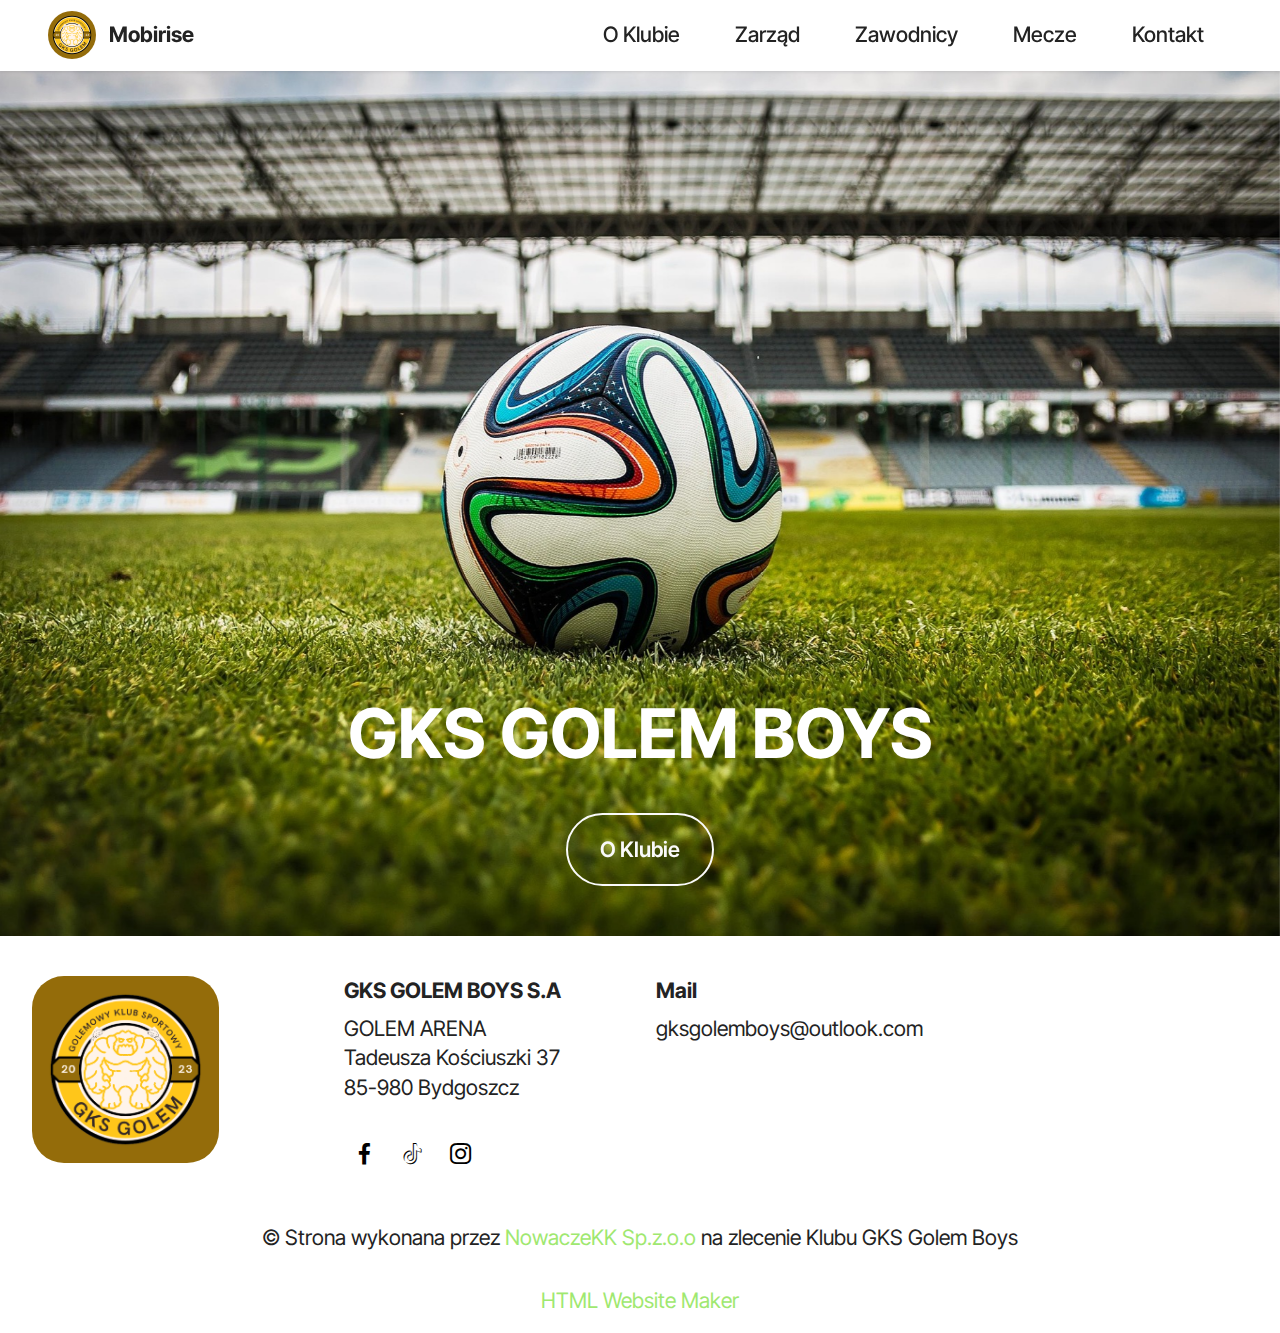
==== commit 5006bc50: "Add files via upload" ====
--- a/index.html
+++ b/index.html
@@ -6,12 +6,11 @@
   <meta http-equiv="X-UA-Compatible" content="IE=edge">
   <meta name="generator" content="Mobirise v5.9.13, mobirise.com">
   <meta name="viewport" content="width=device-width, initial-scale=1, minimum-scale=1">
-  <link rel="shortcut icon" href="assets/images/433033455-4002430790043120-9140538723784059793-n.jpg" type="image/x-icon">
+  <link rel="shortcut icon" href="assets/images/logo-96x96.png" type="image/x-icon">
   <meta name="description" content="">
   
   
   <title>Strona Główna</title>
-  <link rel="stylesheet" href="assets/web/assets/mobirise-icons2/mobirise2.css">
   <link rel="stylesheet" href="assets/bootstrap/css/bootstrap.min.css">
   <link rel="stylesheet" href="assets/bootstrap/css/bootstrap-grid.min.css">
   <link rel="stylesheet" href="assets/bootstrap/css/bootstrap-reboot.min.css">
@@ -21,7 +20,7 @@
   <link rel="stylesheet" href="assets/theme/css/style.css">
   <link rel="preload" href="https://fonts.googleapis.com/css?family=Inter+Tight:100,200,300,400,500,600,700,800,900,100i,200i,300i,400i,500i,600i,700i,800i,900i&display=swap" as="style" onload="this.onload=null;this.rel='stylesheet'">
   <noscript><link rel="stylesheet" href="https://fonts.googleapis.com/css?family=Inter+Tight:100,200,300,400,500,600,700,800,900,100i,200i,300i,400i,500i,600i,700i,800i,900i&display=swap"></noscript>
-  <link rel="preload" as="style" href="assets/mobirise/css/mbr-additional.css?v=TXabHR"><link rel="stylesheet" href="assets/mobirise/css/mbr-additional.css?v=TXabHR" type="text/css">
+  <link rel="preload" as="style" href="assets/mobirise/css/mbr-additional.css?v=osurnJ"><link rel="stylesheet" href="assets/mobirise/css/mbr-additional.css?v=osurnJ" type="text/css">
 
   
   
@@ -29,65 +28,37 @@
 </head>
 <body>
   
-  <section data-bs-version="5.1" class="menu menu3 cid-u8IXnGI7yj" once="menu" id="menu03-1o">
-	
-
-	<nav class="navbar navbar-dropdown navbar-expand-lg">
-		<div class="container">
-			<div class="navbar-brand">
-				<span class="navbar-logo">
-					<a href="index.html">
-						<img src="assets/images/433033455-4002430790043120-9140538723784059793-n.jpg" alt="Mobirise Website Builder" style="height: 3.5rem;">
-					</a>
-				</span>
-				
-			</div>
-			<button class="navbar-toggler" type="button" data-toggle="collapse" data-bs-toggle="collapse" data-target="#navbarSupportedContent" data-bs-target="#navbarSupportedContent" aria-controls="navbarNavAltMarkup" aria-expanded="false" aria-label="Toggle navigation">
-				<div class="hamburger">
-					<span></span>
-					<span></span>
-					<span></span>
-					<span></span>
-				</div>
-			</button>
-			<div class="collapse navbar-collapse" id="navbarSupportedContent">
-				<ul class="navbar-nav nav-dropdown nav-right" data-app-modern-menu="true"><li class="nav-item">
-						<a class="nav-link link text-black text-primary display-4" href="oklubie.html">O Klubie</a>
-					</li>
-					<li class="nav-item">
-						<a class="nav-link link text-black show text-primary display-4" href="zarzad.html" aria-expanded="false">Zarząd</a>
-					</li>
-					<li class="nav-item">
-						<a class="nav-link link text-black text-primary display-4" href="zawodnicy.html">Zawodnicy</a>
-					</li><li class="nav-item"><a class="nav-link link text-black text-primary display-4" href="mecze.html">Mecze</a></li></ul>
-				<div class="icons-menu">
-					<a class="iconfont-wrapper" href="kontakt.html">
-						<span class="p-2 mbr-iconfont mobi-mbri-phone mobi-mbri"></span>
-					</a>
-					
-					
-					
-				</div>
-				
-			</div>
-		</div>
-	</nav>
-</section>
-
-<section data-bs-version="5.1" class="article11 cid-u8IE6x8d2j" id="article11-1g">
+  <section data-bs-version="5.1" class="menu menu1 cid-ua7NXUzGVQ" once="menu" id="menu1-22">
     
 
-    
-    
-    <div class="container">
-        <div class="row justify-content-center">
-            <div class="title col-md-12 col-lg-10">
-                
+    <nav class="navbar navbar-dropdown navbar-fixed-top navbar-expand-lg">
+        <div class="container">
+            <div class="navbar-brand">
+                <span class="navbar-logo">
+                    <a href="https://mobiri.se">
+                        <img src="assets/images/logo-96x96.png" alt="Mobirise Website Builder" style="height: 3rem;">
+                    </a>
+                </span>
+                <span class="navbar-caption-wrap"><a class="navbar-caption text-black display-7" href="https://mobiri.se">Mobirise</a></span>
+            </div>
+            <button class="navbar-toggler" type="button" data-toggle="collapse" data-bs-toggle="collapse" data-target="#navbarSupportedContent" data-bs-target="#navbarSupportedContent" aria-controls="navbarNavAltMarkup" aria-expanded="false" aria-label="Toggle navigation">
+                <div class="hamburger">
+                    <span></span>
+                    <span></span>
+                    <span></span>
+                    <span></span>
+                </div>
+            </button>
+            <div class="collapse navbar-collapse" id="navbarSupportedContent">
+                <ul class="navbar-nav nav-dropdown nav-right" data-app-modern-menu="true"><li class="nav-item"><a class="nav-link link text-black text-primary display-4" href="oklubie.html">O Klubie</a></li>
+                    <li class="nav-item"><a class="nav-link link text-black text-primary display-4" href="zarzad.html">Zarząd</a></li><li class="nav-item"><a class="nav-link link text-black text-primary display-4" href="zawodnicy.html">Zawodnicy</a></li>
+                    <li class="nav-item"><a class="nav-link link text-black text-primary display-4" href="mecze.html">Mecze</a>
+                    </li><li class="nav-item"><a class="nav-link link text-black text-primary display-4" href="index.html#footer4-1u">Kontakt</a></li></ul>
                 
                 
             </div>
         </div>
-    </div>
+    </nav>
 </section>
 
 <section data-bs-version="5.1" class="header16 cid-u8IFv3brU5 mbr-fullscreen mbr-parallax-background" id="header17-1n">
@@ -117,7 +88,7 @@
             <div class="col-6 col-lg-3">
                 <div class="media-wrap col-md-8 col-12">
                     <a href="https://mobiri.se/">
-                        <img src="assets/images/434052426-122096117294269035-7146009628300227919-n-397x397.jpg" alt="Mobirise Website Builder">
+                        <img src="assets/images/logo-397x397.png" alt="Mobirise Website Builder">
                     </a>
                 </div>
             </div>
@@ -161,7 +132,8 @@
             </div>
         </div>
     </div>
-
+</section><section class="display-7" style="padding: 0;align-items: center;justify-content: center;flex-wrap: wrap;    align-content: center;display: flex;position: relative;height: 4rem;"><a href="https://mobiri.se/3141470" style="flex: 1 1;height: 4rem;position: absolute;width: 100%;z-index: 1;"><img alt="" style="height: 4rem;" src="[data-uri]"></a><p style="margin: 0;text-align: center;" class="display-7">&#8204;</p><a style="z-index:1" href="https://mobirise.com/html-builder.html">HTML Website Maker</a></section><script src="assets/bootstrap/js/bootstrap.bundle.min.js"></script>  <script src="assets/parallax/jarallax.js"></script>  <script src="assets/smoothscroll/smooth-scroll.js"></script>  <script src="assets/ytplayer/index.js"></script>  <script src="assets/dropdown/js/navbar-dropdown.js"></script>  <script src="assets/theme/js/script.js"></script>  
+  
   
 </body>
 </html>--- a/assets/mobirise/css/mbr-additional.css
+++ b/assets/mobirise/css/mbr-additional.css
@@ -778,11 +778,142 @@
     padding-right: 16px;
   }
 }
-.cid-u8IXnGI7yj {
+.cid-u8IFv3brU5 {
+  display: flex;
+  background-image: url("../../../assets/images/mbr.jpg");
+}
+.cid-u8IFv3brU5 .mbr-overlay {
+  background-color: #000000;
+  opacity: 0.5;
+}
+@media (min-width: 768px) {
+  .cid-u8IFv3brU5 {
+    align-items: flex-end;
+  }
+  .cid-u8IFv3brU5 .row {
+    justify-content: center;
+  }
+  .cid-u8IFv3brU5 .content-wrap {
+    padding: 1rem 3rem;
+  }
+}
+@media (max-width: 991px) and (min-width: 768px) {
+  .cid-u8IFv3brU5 .content-wrap {
+    min-width: 50%;
+  }
+}
+@media (max-width: 767px) {
+  .cid-u8IFv3brU5 {
+    -webkit-align-items: center;
+    align-items: flex-end;
+  }
+  .cid-u8IFv3brU5 .mbr-row {
+    -webkit-justify-content: center;
+    justify-content: center;
+  }
+  .cid-u8IFv3brU5 .content-wrap {
+    width: 100%;
+  }
+}
+.cid-u8IFv3brU5 .mbr-section-title,
+.cid-u8IFv3brU5 .mbr-section-subtitle {
+  text-align: center;
+}
+.cid-u8IFv3brU5 .mbr-text,
+.cid-u8IFv3brU5 .mbr-section-btn {
+  text-align: center;
+}
+.cid-ua7fafuGK1 {
+  padding-top: 1rem;
+  padding-bottom: 1rem;
+  background-color: #ffffff;
+}
+.cid-ua7fafuGK1 .mbr-fallback-image.disabled {
+  display: none;
+}
+.cid-ua7fafuGK1 .mbr-fallback-image {
+  display: block;
+  background-size: cover;
+  background-position: center center;
+  width: 100%;
+  height: 100%;
+  position: absolute;
+  top: 0;
+}
+.cid-ua7fafuGK1 .media-wrap {
+  padding: 0;
+}
+@media (max-width: 991px) {
+  .cid-ua7fafuGK1 .media-wrap {
+    margin-bottom: 1rem;
+  }
+}
+@media (max-width: 767px) {
+  .cid-ua7fafuGK1 .row {
+    text-align: center;
+  }
+  .cid-ua7fafuGK1 .row > div {
+    margin: auto;
+  }
+  .cid-ua7fafuGK1 .social-row {
+    justify-content: center;
+  }
+}
+.cid-ua7fafuGK1 .social-row {
+  display: flex;
+  flex-wrap: wrap;
+}
+.cid-ua7fafuGK1 .list {
+  list-style: none;
+  padding-left: 0;
+  color: #232323;
+}
+@media (max-width: 991px) {
+  .cid-ua7fafuGK1 .list {
+    margin-bottom: 2rem;
+  }
+}
+@media (min-width: 992px) {
+  .cid-ua7fafuGK1 .list {
+    margin-bottom: 0rem;
+  }
+}
+.cid-ua7fafuGK1 .mbr-text {
+  color: #232323;
+}
+.cid-ua7fafuGK1 .soc-item {
+  display: flex;
+  align-items: center;
+  justify-content: center;
+  border-radius: 50%;
+  background-color: white;
+  margin-right: 0.5rem;
+  margin-bottom: 1rem;
+  padding: 0.5rem;
+  height: 2.5rem;
+  width: 2.5rem;
+}
+.cid-ua7fafuGK1 .mbr-iconfont {
+  color: black;
+}
+@media (max-width: 991px) {
+  .cid-ua7fafuGK1 div > *:last-child {
+    margin-top: 0 !important;
+  }
+}
+.cid-ua7fafuGK1 H5 {
+  color: #232323;
+}
+.cid-ua7NXUzGVQ {
   z-index: 1000;
   width: 100%;
-}
-.cid-u8IXnGI7yj .dropdown-item:before {
+  position: relative;
+  min-height: 60px;
+}
+.cid-ua7NXUzGVQ nav.navbar {
+  position: fixed;
+}
+.cid-ua7NXUzGVQ .dropdown-item:before {
   font-family: Moririse2 !important;
   content: "\e966";
   display: inline-block;
@@ -799,78 +930,214 @@
   transform: scale(0, 1);
   transition: all 0.25s ease-in-out;
 }
-@media (max-width: 767px) {
-  .cid-u8IXnGI7yj .navbar-toggler {
-    transform: scale(0.8);
-  }
-}
-.cid-u8IXnGI7yj .navbar-nav {
+.cid-ua7NXUzGVQ .dropdown-menu {
+  padding: 0;
+  border-radius: 4px;
+  box-shadow: 0 1px 3px 0 rgba(0, 0, 0, 0.1);
+}
+.cid-ua7NXUzGVQ .dropdown-item {
+  border-bottom: 1px solid #e6e6e6;
+}
+.cid-ua7NXUzGVQ .dropdown-item:hover,
+.cid-ua7NXUzGVQ .dropdown-item:focus {
+  background: #9fe870 !important;
+  color: white !important;
+}
+.cid-ua7NXUzGVQ .dropdown-item:hover span {
+  color: white;
+}
+.cid-ua7NXUzGVQ .dropdown-item:first-child {
+  border-top-left-radius: 4px;
+  border-top-right-radius: 4px;
+}
+.cid-ua7NXUzGVQ .dropdown-item:last-child {
+  border-bottom: none;
+  border-bottom-left-radius: 4px;
+  border-bottom-right-radius: 4px;
+}
+.cid-ua7NXUzGVQ .nav-dropdown .link {
+  padding: 0 0.3em !important;
+  margin: 0.667em 1em !important;
+}
+.cid-ua7NXUzGVQ .nav-dropdown .link.dropdown-toggle::after {
+  margin-left: 0.5rem;
+  margin-top: 0.2rem;
+}
+.cid-ua7NXUzGVQ .nav-link {
+  position: relative;
+}
+.cid-ua7NXUzGVQ .container {
+  display: flex;
   margin: auto;
-  margin-left: 0;
 }
 @media (min-width: 992px) {
-  .cid-u8IXnGI7yj .navbar-nav {
-    max-width: 45%;
-  }
-}
-.cid-u8IXnGI7yj .navbar-nav .nav-item {
-  padding: 0 !important;
-  transition: .3s all !important;
-}
-.cid-u8IXnGI7yj .navbar-nav .nav-item .nav-link {
-  padding: 16px !important;
+  .cid-ua7NXUzGVQ .container {
+    flex-wrap: nowrap;
+  }
+}
+.cid-ua7NXUzGVQ .iconfont-wrapper {
+  color: #000000 !important;
+  font-size: 1.5rem;
+  padding-right: 0.5rem;
+}
+.cid-ua7NXUzGVQ .dropdown-menu,
+.cid-ua7NXUzGVQ .navbar.opened {
+  background: #ffffff !important;
+}
+.cid-ua7NXUzGVQ .nav-item:focus,
+.cid-ua7NXUzGVQ .nav-link:focus {
+  outline: none;
+}
+.cid-ua7NXUzGVQ .dropdown .dropdown-menu .dropdown-item {
+  width: auto;
+  transition: all 0.25s ease-in-out;
+}
+.cid-ua7NXUzGVQ .dropdown .dropdown-menu .dropdown-item::after {
+  right: 0.5rem;
+}
+.cid-ua7NXUzGVQ .dropdown .dropdown-menu .dropdown-item .mbr-iconfont {
+  margin-right: 0.5rem;
+  vertical-align: sub;
+}
+.cid-ua7NXUzGVQ .dropdown .dropdown-menu .dropdown-item .mbr-iconfont:before {
+  display: inline-block;
+  transform: scale(1, 1);
+  transition: all 0.25s ease-in-out;
+}
+.cid-ua7NXUzGVQ .collapsed .dropdown-menu .dropdown-item:before {
+  display: none;
+}
+.cid-ua7NXUzGVQ .collapsed .dropdown .dropdown-menu .dropdown-item {
+  padding: 0.235em 1.5em 0.235em 1.5em !important;
+  transition: none;
   margin: 0 !important;
-  border-radius: 1rem !important;
-  transition: .3s all !important;
-}
-.cid-u8IXnGI7yj .navbar-nav .nav-item .nav-link:hover {
-  background-color: rgba(27, 31, 10, 0.06);
-}
-.cid-u8IXnGI7yj .navbar-nav .open .nav-link::after {
-  transform: rotate(180deg);
+}
+.cid-ua7NXUzGVQ .navbar {
+  min-height: 70px;
+  transition: all 0.3s;
+  border-bottom: 1px solid transparent;
+  box-shadow: 0 1px 3px 0 rgba(0, 0, 0, 0.1);
+  background: #ffffff;
+}
+.cid-ua7NXUzGVQ .navbar.opened {
+  transition: all 0.3s;
+}
+.cid-ua7NXUzGVQ .navbar .dropdown-item {
+  padding: 0.5rem 1.8rem;
+}
+.cid-ua7NXUzGVQ .navbar .navbar-logo img {
+  width: auto;
+}
+.cid-ua7NXUzGVQ .navbar .navbar-collapse {
+  justify-content: flex-end;
+  z-index: 1;
+}
+.cid-ua7NXUzGVQ .navbar.collapsed {
+  justify-content: center;
+}
+.cid-ua7NXUzGVQ .navbar.collapsed .nav-item .nav-link::before {
+  display: none;
+}
+.cid-ua7NXUzGVQ .navbar.collapsed.opened .dropdown-menu {
+  top: 0;
 }
 @media (min-width: 992px) {
-  .cid-u8IXnGI7yj .navbar-nav .open .nav-link::before {
-    content: "";
-    width: 100%;
-    height: 20px;
-    top: 100%;
-    background: transparent;
-    position: absolute;
-  }
-}
-.cid-u8IXnGI7yj .navbar-nav .dropdown-item {
-  padding: 12px !important;
-  border-radius: 0.5rem !important;
-  margin: 0 8px !important;
-  transition: .3s all !important;
-}
-.cid-u8IXnGI7yj .navbar-nav .dropdown-item:hover {
-  background-color: rgba(27, 31, 10, 0.06);
-}
-@media (min-width: 992px) {
-  .cid-u8IXnGI7yj .navbar-nav {
-    padding-left: 1.5rem;
-  }
-}
-.cid-u8IXnGI7yj .navbar-logo {
-  padding-left: 1rem;
-  margin: 0 !important;
-}
-@media (min-width: 992px) {
-  .cid-u8IXnGI7yj .navbar-logo {
-    position: absolute;
-    left: 50%;
-    top: 50%;
-    transform: translate(-50%, -50%);
-  }
-}
-@media (max-width: 767px) {
-  .cid-u8IXnGI7yj .navbar-logo {
-    padding-left: 1rem;
-  }
-}
-.cid-u8IXnGI7yj .navbar-brand {
+  .cid-ua7NXUzGVQ .navbar.collapsed.opened:not(.navbar-short) .navbar-collapse {
+    max-height: calc(98.5vh - 3rem);
+  }
+}
+.cid-ua7NXUzGVQ .navbar.collapsed .dropdown-menu .dropdown-submenu {
+  left: 0 !important;
+}
+.cid-ua7NXUzGVQ .navbar.collapsed .dropdown-menu .dropdown-item:after {
+  right: auto;
+}
+.cid-ua7NXUzGVQ .navbar.collapsed .dropdown-menu .dropdown-toggle[data-toggle="dropdown-submenu"]:after {
+  margin-left: 0.5rem;
+  margin-top: 0.2rem;
+  border-top: 0.35em solid;
+  border-right: 0.35em solid transparent;
+  border-left: 0.35em solid transparent;
+  border-bottom: 0;
+  top: 41%;
+}
+.cid-ua7NXUzGVQ .navbar.collapsed ul.navbar-nav li {
+  margin: auto;
+}
+.cid-ua7NXUzGVQ .navbar.collapsed .dropdown-menu .dropdown-item {
+  padding: 0.25rem 1.5rem;
+  text-align: center;
+}
+.cid-ua7NXUzGVQ .navbar.collapsed .icons-menu {
+  padding-left: 0;
+  padding-right: 0;
+  padding-top: 0.5rem;
+  padding-bottom: 0.5rem;
+}
+@media (max-width: 991px) {
+  .cid-ua7NXUzGVQ .navbar .nav-item .nav-link::before {
+    display: none;
+  }
+  .cid-ua7NXUzGVQ .navbar.opened .dropdown-menu {
+    top: 0;
+  }
+  .cid-ua7NXUzGVQ .navbar .dropdown-menu .dropdown-submenu {
+    left: 0 !important;
+  }
+  .cid-ua7NXUzGVQ .navbar .dropdown-menu .dropdown-item:after {
+    right: auto;
+  }
+  .cid-ua7NXUzGVQ .navbar .dropdown-menu .dropdown-toggle[data-toggle="dropdown-submenu"]:after {
+    margin-left: 0.5rem;
+    margin-top: 0.2rem;
+    border-top: 0.35em solid;
+    border-right: 0.35em solid transparent;
+    border-left: 0.35em solid transparent;
+    border-bottom: 0;
+    top: 40%;
+  }
+  .cid-ua7NXUzGVQ .navbar .navbar-logo img {
+    height: 3rem !important;
+  }
+  .cid-ua7NXUzGVQ .navbar ul.navbar-nav li {
+    margin: auto;
+  }
+  .cid-ua7NXUzGVQ .navbar .dropdown-menu .dropdown-item {
+    padding: 0.25rem 1.5rem !important;
+    text-align: center;
+  }
+  .cid-ua7NXUzGVQ .navbar .navbar-brand {
+    flex-shrink: initial;
+    flex-basis: auto;
+    word-break: break-word;
+    padding-right: 2rem;
+  }
+  .cid-ua7NXUzGVQ .navbar .navbar-toggler {
+    flex-basis: auto;
+  }
+  .cid-ua7NXUzGVQ .navbar .icons-menu {
+    padding-left: 0;
+    padding-top: 0.5rem;
+    padding-bottom: 0.5rem;
+  }
+}
+@media (max-width: 991px) and (max-width: 767px) {
+  .cid-ua7NXUzGVQ .navbar .navbar-brand {
+    width: calc(100% - 31px);
+  }
+}
+.cid-ua7NXUzGVQ .navbar.navbar-short {
+  min-height: 60px;
+}
+.cid-ua7NXUzGVQ .navbar.navbar-short .navbar-logo img {
+  height: 2.5rem !important;
+}
+.cid-ua7NXUzGVQ .navbar.navbar-short .navbar-brand {
+  min-height: 60px;
+  padding: 0;
+}
+.cid-ua7NXUzGVQ .navbar-brand {
+  min-height: 70px;
   flex-shrink: 0;
   align-items: center;
   margin-right: 0;
@@ -879,273 +1146,44 @@
   word-break: break-word;
   z-index: 1;
 }
-.cid-u8IXnGI7yj .navbar-brand img {
-  max-width: 100%;
-  max-height: 100%;
-  border-radius: 0px !important;
-}
-.cid-u8IXnGI7yj .navbar-brand .navbar-caption {
+.cid-ua7NXUzGVQ .navbar-brand .navbar-caption {
   line-height: inherit !important;
 }
-.cid-u8IXnGI7yj .navbar-brand .navbar-logo a {
+.cid-ua7NXUzGVQ .navbar-brand .navbar-logo a {
   outline: none;
 }
-.cid-u8IXnGI7yj .nav-link {
-  width: fit-content;
-  position: relative;
-}
-.cid-u8IXnGI7yj .navbar-caption {
-  padding-left: 2rem;
-  padding-right: .5rem;
-}
-@media (max-width: 767px) {
-  .cid-u8IXnGI7yj .navbar-caption {
-    padding-left: 1rem;
-  }
-}
-@media (max-width: 767px) {
-  .cid-u8IXnGI7yj .nav-dropdown {
-    padding-bottom: 0.5rem;
-  }
-}
-.cid-u8IXnGI7yj .nav-dropdown .link.dropdown-toggle::after {
-  margin-left: 0.5rem;
-  margin-top: 0.2rem;
-  transition: .3s all;
-}
-.cid-u8IXnGI7yj .container {
-  display: flex;
-  height: 90px;
-  position: relative;
-  padding: 0.5rem 0.6rem;
-  flex-wrap: nowrap;
-  background: rgba(255, 166, 0, 0) !important;
-  left: 0;
-  right: 0;
-  -webkit-box-pack: justify;
-  -ms-flex-pack: justify;
-  justify-content: flex-end;
-  -webkit-box-align: center;
-  -webkit-align-items: center;
-  -ms-flex-align: center;
-  align-items: center;
-  border-radius: 100vw;
-  margin-top: 1rem;
-  background-color: #ffa600;
-  box-shadow: 0 30px 60px 0 rgba(27, 31, 10, 0.08);
-}
-@media (max-width: 992px) {
-  .cid-u8IXnGI7yj .container {
-    padding-right: 2rem;
-  }
-}
-@media (max-width: 767px) {
-  .cid-u8IXnGI7yj .container {
-    width: 95%;
-    height: 56px !important;
-    padding-right: 1rem;
-    margin-top: 0rem;
-  }
-}
-.cid-u8IXnGI7yj .iconfont-wrapper {
-  color: #000000 !important;
-  font-size: 1.5rem;
-  padding-right: 0.5rem;
-}
-.cid-u8IXnGI7yj .dropdown-menu {
-  flex-wrap: wrap;
-  flex-direction: column;
-  max-width: 100%;
-  padding: 12px 4px !important;
-  border-radius: 1.5rem;
-  transition: .3s all !important;
-  min-width: auto;
-  background: #ffa600;
-  background: rgba(255, 166, 0, 0) !important;
-}
-.cid-u8IXnGI7yj .nav-item:focus,
-.cid-u8IXnGI7yj .nav-link:focus {
-  outline: none;
-}
-.cid-u8IXnGI7yj .dropdown .dropdown-menu .dropdown-item {
-  width: auto;
-  transition: all 0.25s ease-in-out;
-}
-.cid-u8IXnGI7yj .dropdown .dropdown-menu .dropdown-item::after {
-  right: 0.5rem;
-}
-.cid-u8IXnGI7yj .dropdown .dropdown-menu .dropdown-item .mbr-iconfont {
-  margin-right: 0.5rem;
-  vertical-align: sub;
-}
-.cid-u8IXnGI7yj .dropdown .dropdown-menu .dropdown-item .mbr-iconfont:before {
-  display: inline-block;
-  transform: scale(1, 1);
-  transition: all 0.25s ease-in-out;
-}
-.cid-u8IXnGI7yj .collapsed .dropdown-menu .dropdown-item:before {
-  display: none;
-}
-.cid-u8IXnGI7yj .collapsed .dropdown .dropdown-menu .dropdown-item {
-  padding: 0.235em 1.5em 0.235em 1.5em !important;
-  transition: none;
-  margin: 0 !important;
-}
-.cid-u8IXnGI7yj .navbar {
-  min-height: 90px;
-  transition: all 0.3s;
-  border-bottom: 1px solid transparent;
-  background: transparent !important;
-  padding: 0 !important;
-  border: none !important;
-  box-shadow: none !important;
-  border-radius: 0 !important;
-}
-.cid-u8IXnGI7yj .navbar.opened {
-  transition: all 0.3s;
-}
-.cid-u8IXnGI7yj .navbar .dropdown-item {
-  padding: 0.5rem 1.8rem;
-}
-.cid-u8IXnGI7yj .navbar .navbar-logo img {
-  width: auto;
-}
-.cid-u8IXnGI7yj .navbar .navbar-collapse {
-  justify-content: flex-end;
-}
-.cid-u8IXnGI7yj .navbar.collapsed {
-  justify-content: center;
-}
-.cid-u8IXnGI7yj .navbar.collapsed .nav-item .nav-link::before {
-  display: none;
-}
-.cid-u8IXnGI7yj .navbar.collapsed.opened .dropdown-menu {
-  top: 0;
-}
-@media (min-width: 992px) {
-  .cid-u8IXnGI7yj .navbar.collapsed.opened:not(.navbar-short) .navbar-collapse {
-    max-height: calc(98.5vh - 3.5rem);
-  }
-}
-.cid-u8IXnGI7yj .navbar.collapsed .dropdown-menu .dropdown-submenu {
-  left: 0 !important;
-}
-.cid-u8IXnGI7yj .navbar.collapsed .dropdown-menu .dropdown-item:after {
-  right: auto;
-}
-.cid-u8IXnGI7yj .navbar.collapsed .dropdown-menu .dropdown-toggle[data-toggle="dropdown-submenu"]:after {
-  margin-left: 0.5rem;
-  margin-top: 0.2rem;
-  border-top: 0.35em solid;
-  border-right: 0.35em solid transparent;
-  border-left: 0.35em solid transparent;
-  border-bottom: 0;
-  top: 41%;
-}
-.cid-u8IXnGI7yj .navbar.collapsed ul.navbar-nav li {
-  margin: auto;
-}
-.cid-u8IXnGI7yj .navbar.collapsed .dropdown-menu .dropdown-item {
-  padding: 0.25rem 1.5rem;
-  text-align: center;
-}
-.cid-u8IXnGI7yj .navbar.collapsed .icons-menu {
-  padding-left: 0;
-  padding-right: 0;
-  padding-top: 0.5rem;
-  padding-bottom: 0.5rem;
-}
-@media (max-width: 767px) {
-  .cid-u8IXnGI7yj .navbar {
-    min-height: 72px;
-  }
-  .cid-u8IXnGI7yj .navbar .navbar-logo img {
-    height: 2rem !important;
-  }
-}
-@media (max-width: 991px) {
-  .cid-u8IXnGI7yj .navbar .nav-item .nav-link::before {
-    display: none;
-  }
-  .cid-u8IXnGI7yj .navbar.opened .dropdown-menu {
-    top: 0;
-  }
-  .cid-u8IXnGI7yj .navbar .dropdown-menu .dropdown-submenu {
-    left: 0 !important;
-  }
-  .cid-u8IXnGI7yj .navbar .dropdown-menu .dropdown-item:after {
-    right: auto;
-  }
-  .cid-u8IXnGI7yj .navbar .dropdown-menu .dropdown-toggle[data-toggle="dropdown-submenu"]:after {
-    margin-left: 0.5rem;
-    margin-top: 0.2rem;
-    border-top: 0.35em solid;
-    border-right: 0.35em solid transparent;
-    border-left: 0.35em solid transparent;
-    border-bottom: 0;
-    top: 40%;
-  }
-  .cid-u8IXnGI7yj .navbar .dropdown-menu .dropdown-item {
-    padding: 0.25rem 1.5rem !important;
-    text-align: center;
-  }
-  .cid-u8IXnGI7yj .navbar .navbar-brand {
-    flex-shrink: initial;
-    flex-basis: auto;
-    word-break: break-word;
-    padding-right: 10px;
-  }
-  .cid-u8IXnGI7yj .navbar .navbar-toggler {
-    flex-basis: auto;
-  }
-  .cid-u8IXnGI7yj .navbar .icons-menu {
-    padding-left: 0;
-    padding-top: 0.5rem;
-    padding-bottom: 0.5rem;
-  }
-}
-.cid-u8IXnGI7yj .navbar.navbar-short .navbar-logo img {
-  height: 2rem;
-}
-.cid-u8IXnGI7yj .dropdown-item.active,
-.cid-u8IXnGI7yj .dropdown-item:active {
+.cid-ua7NXUzGVQ .dropdown-item.active,
+.cid-ua7NXUzGVQ .dropdown-item:active {
   background-color: transparent;
 }
-.cid-u8IXnGI7yj .navbar-expand-lg .navbar-nav .nav-link {
+.cid-ua7NXUzGVQ .navbar-expand-lg .navbar-nav .nav-link {
   padding: 0;
 }
-.cid-u8IXnGI7yj .nav-dropdown .link.dropdown-toggle {
+.cid-ua7NXUzGVQ .nav-dropdown .link.dropdown-toggle {
   margin-right: 1.667em;
 }
-.cid-u8IXnGI7yj .nav-dropdown .link.dropdown-toggle[aria-expanded="true"] {
+.cid-ua7NXUzGVQ .nav-dropdown .link.dropdown-toggle[aria-expanded="true"] {
   margin-right: 0;
   padding: 0.667em 1.667em;
 }
-.cid-u8IXnGI7yj .navbar.navbar-expand-lg .dropdown .dropdown-menu {
-  background: #ffa600;
-}
-.cid-u8IXnGI7yj .navbar.navbar-expand-lg .dropdown .dropdown-menu .dropdown-submenu {
+.cid-ua7NXUzGVQ .navbar.navbar-expand-lg .dropdown .dropdown-menu {
+  background: #ffffff;
+}
+.cid-ua7NXUzGVQ .navbar.navbar-expand-lg .dropdown .dropdown-menu .dropdown-submenu {
   margin: 0;
-  left: 105%;
-  transform: none;
-  top: -12px;
-}
-.cid-u8IXnGI7yj .navbar .dropdown.open > .dropdown-menu {
-  display: flex;
-}
-.cid-u8IXnGI7yj ul.navbar-nav {
+  left: 100%;
+}
+.cid-ua7NXUzGVQ .navbar .dropdown.open > .dropdown-menu {
+  display: block;
+}
+.cid-ua7NXUzGVQ ul.navbar-nav {
   flex-wrap: wrap;
 }
-.cid-u8IXnGI7yj .navbar-buttons {
+.cid-ua7NXUzGVQ .navbar-buttons {
   text-align: center;
-  min-width: 140px;
-}
-@media (max-width: 992px) {
-  .cid-u8IXnGI7yj .navbar-buttons {
-    text-align: left;
-  }
-}
-.cid-u8IXnGI7yj button.navbar-toggler {
+  min-width: 170px;
+}
+.cid-ua7NXUzGVQ button.navbar-toggler {
   outline: none;
   width: 31px;
   height: 20px;
@@ -1154,7 +1192,7 @@
   position: relative;
   align-self: center;
 }
-.cid-u8IXnGI7yj button.navbar-toggler .hamburger span {
+.cid-ua7NXUzGVQ button.navbar-toggler .hamburger span {
   position: absolute;
   right: 0;
   width: 30px;
@@ -1162,53 +1200,54 @@
   border-right: 5px;
   background-color: #000000;
 }
-.cid-u8IXnGI7yj button.navbar-toggler .hamburger span:nth-child(1) {
+.cid-ua7NXUzGVQ button.navbar-toggler .hamburger span:nth-child(1) {
   top: 0;
   transition: all 0.2s;
 }
-.cid-u8IXnGI7yj button.navbar-toggler .hamburger span:nth-child(2) {
+.cid-ua7NXUzGVQ button.navbar-toggler .hamburger span:nth-child(2) {
   top: 8px;
   transition: all 0.15s;
 }
-.cid-u8IXnGI7yj button.navbar-toggler .hamburger span:nth-child(3) {
+.cid-ua7NXUzGVQ button.navbar-toggler .hamburger span:nth-child(3) {
   top: 8px;
   transition: all 0.15s;
 }
-.cid-u8IXnGI7yj button.navbar-toggler .hamburger span:nth-child(4) {
+.cid-ua7NXUzGVQ button.navbar-toggler .hamburger span:nth-child(4) {
   top: 16px;
   transition: all 0.2s;
 }
-.cid-u8IXnGI7yj nav.opened .hamburger span:nth-child(1) {
+.cid-ua7NXUzGVQ nav.opened .hamburger span:nth-child(1) {
   top: 8px;
   width: 0;
   opacity: 0;
   right: 50%;
   transition: all 0.2s;
 }
-.cid-u8IXnGI7yj nav.opened .hamburger span:nth-child(2) {
+.cid-ua7NXUzGVQ nav.opened .hamburger span:nth-child(2) {
   transform: rotate(45deg);
   transition: all 0.25s;
 }
-.cid-u8IXnGI7yj nav.opened .hamburger span:nth-child(3) {
+.cid-ua7NXUzGVQ nav.opened .hamburger span:nth-child(3) {
   transform: rotate(-45deg);
   transition: all 0.25s;
 }
-.cid-u8IXnGI7yj nav.opened .hamburger span:nth-child(4) {
+.cid-ua7NXUzGVQ nav.opened .hamburger span:nth-child(4) {
   top: 8px;
   width: 0;
   opacity: 0;
   right: 50%;
   transition: all 0.2s;
 }
-.cid-u8IXnGI7yj .navbar-dropdown {
+.cid-ua7NXUzGVQ .navbar-dropdown {
   padding: 0 1rem;
-}
-.cid-u8IXnGI7yj a.nav-link {
+  position: fixed;
+}
+.cid-ua7NXUzGVQ a.nav-link {
   display: flex;
   align-items: center;
   justify-content: center;
 }
-.cid-u8IXnGI7yj .icons-menu {
+.cid-ua7NXUzGVQ .icons-menu {
   flex-wrap: nowrap;
   display: flex;
   justify-content: center;
@@ -1217,203 +1256,28 @@
   padding-top: 0.3rem;
   text-align: center;
 }
-@media (max-width: 992px) {
-  .cid-u8IXnGI7yj .icons-menu {
-    justify-content: flex-start;
-    margin-bottom: .5rem;
-  }
-}
 @media screen and (-ms-high-contrast: active), (-ms-high-contrast: none) {
-  .cid-u8IXnGI7yj .navbar {
+  .cid-ua7NXUzGVQ .navbar {
     height: 70px;
   }
-  .cid-u8IXnGI7yj .navbar.opened {
+  .cid-ua7NXUzGVQ .navbar.opened {
     height: auto;
   }
-  .cid-u8IXnGI7yj .nav-item .nav-link:hover::before {
+  .cid-ua7NXUzGVQ .nav-item .nav-link:hover::before {
     width: 175%;
     max-width: calc(100% + 2rem);
     left: -1rem;
   }
 }
-.cid-u8IXnGI7yj .navbar .dropdown > .dropdown-menu {
-  display: none;
-  width: max-content;
-  max-width: 500px !important;
-  transform: translateX(-50%);
-  top: calc(100% + 20px);
-  left: 50%;
-}
-.cid-u8IXnGI7yj .navbar .dropdown > .dropdown-menu .dropdown-item {
-  line-height: 1 !important;
-}
-.cid-u8IXnGI7yj .navbar .dropdown > .dropdown-menu .dropdown .dropdown-item {
-  align-items: center;
-  display: flex;
-  height: max-content !important;
-  min-height: max-content !important;
-}
-.cid-u8IXnGI7yj .navbar .dropdown > .dropdown-menu .dropdown .dropdown-item::after {
-  display: inline-block;
-  position: static;
-  margin-left: 0.5rem;
-  margin-top: 0;
-  margin-right: 0;
-  margin-bottom: 0;
-  transition: .3s all;
-  transform: rotate(-90deg);
-}
-.cid-u8IXnGI7yj .navbar .dropdown > .dropdown-menu .dropdown.open .dropdown-item::after {
-  transform: rotate(0deg);
-}
-.cid-u8IXnGI7yj .mbr-section-btn {
-  margin: -0.6rem -0.6rem;
-}
-.cid-u8IXnGI7yj .navbar-toggler {
-  margin-left: 12px;
-  margin-right: 8px;
-  order: 1000;
-}
-@media (max-width: 991px) {
-  .cid-u8IXnGI7yj .navbar-brand {
-    margin-right: auto;
-  }
-  .cid-u8IXnGI7yj .navbar-collapse {
-    z-index: -1 !important;
-    position: absolute;
-    top: 110%;
-    left: 0;
-    width: 100%;
-    padding: 1rem;
-    border-radius: 1.5rem;
-    background: #ffa600;
-    opacity: 1;
-    border-color: rgba(255, 166, 0, 0) !important;
-    background: rgba(255, 166, 0, 0) !important;
-    backdrop-filter: blur(8px);
-  }
-  .cid-u8IXnGI7yj .navbar-nav .nav-item .nav-link::after {
-    margin-left: 10px;
-  }
-  .cid-u8IXnGI7yj .navbar-nav .dropdown-item:hover {
-    background-color: rgba(27, 31, 10, 0.06);
-  }
-  .cid-u8IXnGI7yj .navbar .dropdown > .dropdown-menu {
-    max-width: 100% !important;
-    transform: translateX(0);
-    top: 10px;
-    left: 0;
-    padding: 8px !important;
-    border-radius: 1rem;
-    background-color: rgba(27, 31, 10, 0.04) !important;
-  }
-  .cid-u8IXnGI7yj .navbar .dropdown > .dropdown-menu .dropdown-item {
-    padding: 8px !important;
-    line-height: 1 !important;
-    margin-bottom: 4px !important;
-  }
-  .cid-u8IXnGI7yj .navbar .dropdown > .dropdown-menu .dropdown .dropdown-item {
-    align-items: center;
-    display: flex;
-    height: max-content !important;
-    min-height: max-content !important;
-  }
-  .cid-u8IXnGI7yj .navbar .dropdown > .dropdown-menu .dropdown .dropdown-item::after {
-    display: inline-block;
-    position: static;
-    margin-left: 0.5rem;
-    margin-top: 0;
-    margin-right: 0;
-    margin-bottom: 0;
-    transition: .3s all;
-    transform: rotate(0deg);
-  }
-  .cid-u8IXnGI7yj .navbar .dropdown > .dropdown-menu .dropdown.open .dropdown-item::after {
-    transform: rotate(180deg);
-  }
-  .cid-u8IXnGI7yj .navbar .dropdown > .dropdown-menu .dropdown-submenu {
-    position: static;
-    width: 100%;
-    max-width: 100% !important;
-    transform: translateX(0) !important;
-    top: 0;
-    left: 0;
-    padding: 8px !important;
-    border-radius: 1rem;
-    background-color: rgba(27, 31, 10, 0.04) !important;
-  }
-  .cid-u8IXnGI7yj .navbar .dropdown.open > .dropdown-menu {
-    display: flex !important;
-    flex-direction: column;
-    align-items: flex-start;
-  }
-}
-@media (max-width: 575px) {
-  .cid-u8IXnGI7yj .navbar-collapse {
-    padding: 1rem;
-  }
-}
-.cid-u8IE6x8d2j {
-  padding-top: 7rem;
+.cid-u8IhvXq0Tp {
+  padding-top: 1rem;
   padding-bottom: 1rem;
   background-color: #ffffff;
 }
-.cid-u8IE6x8d2j .mbr-fallback-image.disabled {
-  display: none;
-}
-.cid-u8IE6x8d2j .mbr-fallback-image {
-  display: block;
-  background-size: cover;
-  background-position: center center;
-  width: 100%;
-  height: 100%;
-  position: absolute;
-  top: 0;
-}
-.cid-u8IFv3brU5 {
-  display: flex;
-  background-image: url("../../../assets/images/mbr.jpg");
-}
-.cid-u8IFv3brU5 .mbr-overlay {
-  background-color: #000000;
-  opacity: 0.5;
-}
-@media (min-width: 768px) {
-  .cid-u8IFv3brU5 {
-    align-items: flex-end;
-  }
-  .cid-u8IFv3brU5 .row {
-    justify-content: center;
-  }
-  .cid-u8IFv3brU5 .content-wrap {
-    padding: 1rem 3rem;
-  }
-}
-@media (max-width: 991px) and (min-width: 768px) {
-  .cid-u8IFv3brU5 .content-wrap {
-    min-width: 50%;
-  }
-}
-@media (max-width: 767px) {
-  .cid-u8IFv3brU5 {
-    -webkit-align-items: center;
-    align-items: flex-end;
-  }
-  .cid-u8IFv3brU5 .mbr-row {
-    -webkit-justify-content: center;
-    justify-content: center;
-  }
-  .cid-u8IFv3brU5 .content-wrap {
-    width: 100%;
-  }
-}
-.cid-u8IFv3brU5 .mbr-section-title,
-.cid-u8IFv3brU5 .mbr-section-subtitle {
-  text-align: center;
-}
-.cid-u8IFv3brU5 .mbr-text,
-.cid-u8IFv3brU5 .mbr-section-btn {
-  text-align: center;
+.cid-u8IhvXq0Tp blockquote {
+  border-color: #6592e6;
+  border-radius: 4px;
+  background-color: #fafafa;
 }
 .cid-ua7fafuGK1 {
   padding-top: 1rem;
@@ -1496,11 +1360,16 @@
 .cid-ua7fafuGK1 H5 {
   color: #232323;
 }
-.cid-u8IXnGI7yj {
+.cid-ua7NXUzGVQ {
   z-index: 1000;
   width: 100%;
-}
-.cid-u8IXnGI7yj .dropdown-item:before {
+  position: relative;
+  min-height: 60px;
+}
+.cid-ua7NXUzGVQ nav.navbar {
+  position: fixed;
+}
+.cid-ua7NXUzGVQ .dropdown-item:before {
   font-family: Moririse2 !important;
   content: "\e966";
   display: inline-block;
@@ -1517,78 +1386,214 @@
   transform: scale(0, 1);
   transition: all 0.25s ease-in-out;
 }
-@media (max-width: 767px) {
-  .cid-u8IXnGI7yj .navbar-toggler {
-    transform: scale(0.8);
-  }
-}
-.cid-u8IXnGI7yj .navbar-nav {
+.cid-ua7NXUzGVQ .dropdown-menu {
+  padding: 0;
+  border-radius: 4px;
+  box-shadow: 0 1px 3px 0 rgba(0, 0, 0, 0.1);
+}
+.cid-ua7NXUzGVQ .dropdown-item {
+  border-bottom: 1px solid #e6e6e6;
+}
+.cid-ua7NXUzGVQ .dropdown-item:hover,
+.cid-ua7NXUzGVQ .dropdown-item:focus {
+  background: #9fe870 !important;
+  color: white !important;
+}
+.cid-ua7NXUzGVQ .dropdown-item:hover span {
+  color: white;
+}
+.cid-ua7NXUzGVQ .dropdown-item:first-child {
+  border-top-left-radius: 4px;
+  border-top-right-radius: 4px;
+}
+.cid-ua7NXUzGVQ .dropdown-item:last-child {
+  border-bottom: none;
+  border-bottom-left-radius: 4px;
+  border-bottom-right-radius: 4px;
+}
+.cid-ua7NXUzGVQ .nav-dropdown .link {
+  padding: 0 0.3em !important;
+  margin: 0.667em 1em !important;
+}
+.cid-ua7NXUzGVQ .nav-dropdown .link.dropdown-toggle::after {
+  margin-left: 0.5rem;
+  margin-top: 0.2rem;
+}
+.cid-ua7NXUzGVQ .nav-link {
+  position: relative;
+}
+.cid-ua7NXUzGVQ .container {
+  display: flex;
   margin: auto;
-  margin-left: 0;
 }
 @media (min-width: 992px) {
-  .cid-u8IXnGI7yj .navbar-nav {
-    max-width: 45%;
-  }
-}
-.cid-u8IXnGI7yj .navbar-nav .nav-item {
-  padding: 0 !important;
-  transition: .3s all !important;
-}
-.cid-u8IXnGI7yj .navbar-nav .nav-item .nav-link {
-  padding: 16px !important;
+  .cid-ua7NXUzGVQ .container {
+    flex-wrap: nowrap;
+  }
+}
+.cid-ua7NXUzGVQ .iconfont-wrapper {
+  color: #000000 !important;
+  font-size: 1.5rem;
+  padding-right: 0.5rem;
+}
+.cid-ua7NXUzGVQ .dropdown-menu,
+.cid-ua7NXUzGVQ .navbar.opened {
+  background: #ffffff !important;
+}
+.cid-ua7NXUzGVQ .nav-item:focus,
+.cid-ua7NXUzGVQ .nav-link:focus {
+  outline: none;
+}
+.cid-ua7NXUzGVQ .dropdown .dropdown-menu .dropdown-item {
+  width: auto;
+  transition: all 0.25s ease-in-out;
+}
+.cid-ua7NXUzGVQ .dropdown .dropdown-menu .dropdown-item::after {
+  right: 0.5rem;
+}
+.cid-ua7NXUzGVQ .dropdown .dropdown-menu .dropdown-item .mbr-iconfont {
+  margin-right: 0.5rem;
+  vertical-align: sub;
+}
+.cid-ua7NXUzGVQ .dropdown .dropdown-menu .dropdown-item .mbr-iconfont:before {
+  display: inline-block;
+  transform: scale(1, 1);
+  transition: all 0.25s ease-in-out;
+}
+.cid-ua7NXUzGVQ .collapsed .dropdown-menu .dropdown-item:before {
+  display: none;
+}
+.cid-ua7NXUzGVQ .collapsed .dropdown .dropdown-menu .dropdown-item {
+  padding: 0.235em 1.5em 0.235em 1.5em !important;
+  transition: none;
   margin: 0 !important;
-  border-radius: 1rem !important;
-  transition: .3s all !important;
-}
-.cid-u8IXnGI7yj .navbar-nav .nav-item .nav-link:hover {
-  background-color: rgba(27, 31, 10, 0.06);
-}
-.cid-u8IXnGI7yj .navbar-nav .open .nav-link::after {
-  transform: rotate(180deg);
+}
+.cid-ua7NXUzGVQ .navbar {
+  min-height: 70px;
+  transition: all 0.3s;
+  border-bottom: 1px solid transparent;
+  box-shadow: 0 1px 3px 0 rgba(0, 0, 0, 0.1);
+  background: #ffffff;
+}
+.cid-ua7NXUzGVQ .navbar.opened {
+  transition: all 0.3s;
+}
+.cid-ua7NXUzGVQ .navbar .dropdown-item {
+  padding: 0.5rem 1.8rem;
+}
+.cid-ua7NXUzGVQ .navbar .navbar-logo img {
+  width: auto;
+}
+.cid-ua7NXUzGVQ .navbar .navbar-collapse {
+  justify-content: flex-end;
+  z-index: 1;
+}
+.cid-ua7NXUzGVQ .navbar.collapsed {
+  justify-content: center;
+}
+.cid-ua7NXUzGVQ .navbar.collapsed .nav-item .nav-link::before {
+  display: none;
+}
+.cid-ua7NXUzGVQ .navbar.collapsed.opened .dropdown-menu {
+  top: 0;
 }
 @media (min-width: 992px) {
-  .cid-u8IXnGI7yj .navbar-nav .open .nav-link::before {
-    content: "";
-    width: 100%;
-    height: 20px;
-    top: 100%;
-    background: transparent;
-    position: absolute;
-  }
-}
-.cid-u8IXnGI7yj .navbar-nav .dropdown-item {
-  padding: 12px !important;
-  border-radius: 0.5rem !important;
-  margin: 0 8px !important;
-  transition: .3s all !important;
-}
-.cid-u8IXnGI7yj .navbar-nav .dropdown-item:hover {
-  background-color: rgba(27, 31, 10, 0.06);
-}
-@media (min-width: 992px) {
-  .cid-u8IXnGI7yj .navbar-nav {
-    padding-left: 1.5rem;
-  }
-}
-.cid-u8IXnGI7yj .navbar-logo {
-  padding-left: 1rem;
-  margin: 0 !important;
-}
-@media (min-width: 992px) {
-  .cid-u8IXnGI7yj .navbar-logo {
-    position: absolute;
-    left: 50%;
-    top: 50%;
-    transform: translate(-50%, -50%);
-  }
-}
-@media (max-width: 767px) {
-  .cid-u8IXnGI7yj .navbar-logo {
-    padding-left: 1rem;
-  }
-}
-.cid-u8IXnGI7yj .navbar-brand {
+  .cid-ua7NXUzGVQ .navbar.collapsed.opened:not(.navbar-short) .navbar-collapse {
+    max-height: calc(98.5vh - 3rem);
+  }
+}
+.cid-ua7NXUzGVQ .navbar.collapsed .dropdown-menu .dropdown-submenu {
+  left: 0 !important;
+}
+.cid-ua7NXUzGVQ .navbar.collapsed .dropdown-menu .dropdown-item:after {
+  right: auto;
+}
+.cid-ua7NXUzGVQ .navbar.collapsed .dropdown-menu .dropdown-toggle[data-toggle="dropdown-submenu"]:after {
+  margin-left: 0.5rem;
+  margin-top: 0.2rem;
+  border-top: 0.35em solid;
+  border-right: 0.35em solid transparent;
+  border-left: 0.35em solid transparent;
+  border-bottom: 0;
+  top: 41%;
+}
+.cid-ua7NXUzGVQ .navbar.collapsed ul.navbar-nav li {
+  margin: auto;
+}
+.cid-ua7NXUzGVQ .navbar.collapsed .dropdown-menu .dropdown-item {
+  padding: 0.25rem 1.5rem;
+  text-align: center;
+}
+.cid-ua7NXUzGVQ .navbar.collapsed .icons-menu {
+  padding-left: 0;
+  padding-right: 0;
+  padding-top: 0.5rem;
+  padding-bottom: 0.5rem;
+}
+@media (max-width: 991px) {
+  .cid-ua7NXUzGVQ .navbar .nav-item .nav-link::before {
+    display: none;
+  }
+  .cid-ua7NXUzGVQ .navbar.opened .dropdown-menu {
+    top: 0;
+  }
+  .cid-ua7NXUzGVQ .navbar .dropdown-menu .dropdown-submenu {
+    left: 0 !important;
+  }
+  .cid-ua7NXUzGVQ .navbar .dropdown-menu .dropdown-item:after {
+    right: auto;
+  }
+  .cid-ua7NXUzGVQ .navbar .dropdown-menu .dropdown-toggle[data-toggle="dropdown-submenu"]:after {
+    margin-left: 0.5rem;
+    margin-top: 0.2rem;
+    border-top: 0.35em solid;
+    border-right: 0.35em solid transparent;
+    border-left: 0.35em solid transparent;
+    border-bottom: 0;
+    top: 40%;
+  }
+  .cid-ua7NXUzGVQ .navbar .navbar-logo img {
+    height: 3rem !important;
+  }
+  .cid-ua7NXUzGVQ .navbar ul.navbar-nav li {
+    margin: auto;
+  }
+  .cid-ua7NXUzGVQ .navbar .dropdown-menu .dropdown-item {
+    padding: 0.25rem 1.5rem !important;
+    text-align: center;
+  }
+  .cid-ua7NXUzGVQ .navbar .navbar-brand {
+    flex-shrink: initial;
+    flex-basis: auto;
+    word-break: break-word;
+    padding-right: 2rem;
+  }
+  .cid-ua7NXUzGVQ .navbar .navbar-toggler {
+    flex-basis: auto;
+  }
+  .cid-ua7NXUzGVQ .navbar .icons-menu {
+    padding-left: 0;
+    padding-top: 0.5rem;
+    padding-bottom: 0.5rem;
+  }
+}
+@media (max-width: 991px) and (max-width: 767px) {
+  .cid-ua7NXUzGVQ .navbar .navbar-brand {
+    width: calc(100% - 31px);
+  }
+}
+.cid-ua7NXUzGVQ .navbar.navbar-short {
+  min-height: 60px;
+}
+.cid-ua7NXUzGVQ .navbar.navbar-short .navbar-logo img {
+  height: 2.5rem !important;
+}
+.cid-ua7NXUzGVQ .navbar.navbar-short .navbar-brand {
+  min-height: 60px;
+  padding: 0;
+}
+.cid-ua7NXUzGVQ .navbar-brand {
+  min-height: 70px;
   flex-shrink: 0;
   align-items: center;
   margin-right: 0;
@@ -1597,273 +1602,44 @@
   word-break: break-word;
   z-index: 1;
 }
-.cid-u8IXnGI7yj .navbar-brand img {
-  max-width: 100%;
-  max-height: 100%;
-  border-radius: 0px !important;
-}
-.cid-u8IXnGI7yj .navbar-brand .navbar-caption {
+.cid-ua7NXUzGVQ .navbar-brand .navbar-caption {
   line-height: inherit !important;
 }
-.cid-u8IXnGI7yj .navbar-brand .navbar-logo a {
+.cid-ua7NXUzGVQ .navbar-brand .navbar-logo a {
   outline: none;
 }
-.cid-u8IXnGI7yj .nav-link {
-  width: fit-content;
-  position: relative;
-}
-.cid-u8IXnGI7yj .navbar-caption {
-  padding-left: 2rem;
-  padding-right: .5rem;
-}
-@media (max-width: 767px) {
-  .cid-u8IXnGI7yj .navbar-caption {
-    padding-left: 1rem;
-  }
-}
-@media (max-width: 767px) {
-  .cid-u8IXnGI7yj .nav-dropdown {
-    padding-bottom: 0.5rem;
-  }
-}
-.cid-u8IXnGI7yj .nav-dropdown .link.dropdown-toggle::after {
-  margin-left: 0.5rem;
-  margin-top: 0.2rem;
-  transition: .3s all;
-}
-.cid-u8IXnGI7yj .container {
-  display: flex;
-  height: 90px;
-  position: relative;
-  padding: 0.5rem 0.6rem;
-  flex-wrap: nowrap;
-  background: rgba(255, 166, 0, 0) !important;
-  left: 0;
-  right: 0;
-  -webkit-box-pack: justify;
-  -ms-flex-pack: justify;
-  justify-content: flex-end;
-  -webkit-box-align: center;
-  -webkit-align-items: center;
-  -ms-flex-align: center;
-  align-items: center;
-  border-radius: 100vw;
-  margin-top: 1rem;
-  background-color: #ffa600;
-  box-shadow: 0 30px 60px 0 rgba(27, 31, 10, 0.08);
-}
-@media (max-width: 992px) {
-  .cid-u8IXnGI7yj .container {
-    padding-right: 2rem;
-  }
-}
-@media (max-width: 767px) {
-  .cid-u8IXnGI7yj .container {
-    width: 95%;
-    height: 56px !important;
-    padding-right: 1rem;
-    margin-top: 0rem;
-  }
-}
-.cid-u8IXnGI7yj .iconfont-wrapper {
-  color: #000000 !important;
-  font-size: 1.5rem;
-  padding-right: 0.5rem;
-}
-.cid-u8IXnGI7yj .dropdown-menu {
-  flex-wrap: wrap;
-  flex-direction: column;
-  max-width: 100%;
-  padding: 12px 4px !important;
-  border-radius: 1.5rem;
-  transition: .3s all !important;
-  min-width: auto;
-  background: #ffa600;
-  background: rgba(255, 166, 0, 0) !important;
-}
-.cid-u8IXnGI7yj .nav-item:focus,
-.cid-u8IXnGI7yj .nav-link:focus {
-  outline: none;
-}
-.cid-u8IXnGI7yj .dropdown .dropdown-menu .dropdown-item {
-  width: auto;
-  transition: all 0.25s ease-in-out;
-}
-.cid-u8IXnGI7yj .dropdown .dropdown-menu .dropdown-item::after {
-  right: 0.5rem;
-}
-.cid-u8IXnGI7yj .dropdown .dropdown-menu .dropdown-item .mbr-iconfont {
-  margin-right: 0.5rem;
-  vertical-align: sub;
-}
-.cid-u8IXnGI7yj .dropdown .dropdown-menu .dropdown-item .mbr-iconfont:before {
-  display: inline-block;
-  transform: scale(1, 1);
-  transition: all 0.25s ease-in-out;
-}
-.cid-u8IXnGI7yj .collapsed .dropdown-menu .dropdown-item:before {
-  display: none;
-}
-.cid-u8IXnGI7yj .collapsed .dropdown .dropdown-menu .dropdown-item {
-  padding: 0.235em 1.5em 0.235em 1.5em !important;
-  transition: none;
-  margin: 0 !important;
-}
-.cid-u8IXnGI7yj .navbar {
-  min-height: 90px;
-  transition: all 0.3s;
-  border-bottom: 1px solid transparent;
-  background: transparent !important;
-  padding: 0 !important;
-  border: none !important;
-  box-shadow: none !important;
-  border-radius: 0 !important;
-}
-.cid-u8IXnGI7yj .navbar.opened {
-  transition: all 0.3s;
-}
-.cid-u8IXnGI7yj .navbar .dropdown-item {
-  padding: 0.5rem 1.8rem;
-}
-.cid-u8IXnGI7yj .navbar .navbar-logo img {
-  width: auto;
-}
-.cid-u8IXnGI7yj .navbar .navbar-collapse {
-  justify-content: flex-end;
-}
-.cid-u8IXnGI7yj .navbar.collapsed {
-  justify-content: center;
-}
-.cid-u8IXnGI7yj .navbar.collapsed .nav-item .nav-link::before {
-  display: none;
-}
-.cid-u8IXnGI7yj .navbar.collapsed.opened .dropdown-menu {
-  top: 0;
-}
-@media (min-width: 992px) {
-  .cid-u8IXnGI7yj .navbar.collapsed.opened:not(.navbar-short) .navbar-collapse {
-    max-height: calc(98.5vh - 3.5rem);
-  }
-}
-.cid-u8IXnGI7yj .navbar.collapsed .dropdown-menu .dropdown-submenu {
-  left: 0 !important;
-}
-.cid-u8IXnGI7yj .navbar.collapsed .dropdown-menu .dropdown-item:after {
-  right: auto;
-}
-.cid-u8IXnGI7yj .navbar.collapsed .dropdown-menu .dropdown-toggle[data-toggle="dropdown-submenu"]:after {
-  margin-left: 0.5rem;
-  margin-top: 0.2rem;
-  border-top: 0.35em solid;
-  border-right: 0.35em solid transparent;
-  border-left: 0.35em solid transparent;
-  border-bottom: 0;
-  top: 41%;
-}
-.cid-u8IXnGI7yj .navbar.collapsed ul.navbar-nav li {
-  margin: auto;
-}
-.cid-u8IXnGI7yj .navbar.collapsed .dropdown-menu .dropdown-item {
-  padding: 0.25rem 1.5rem;
-  text-align: center;
-}
-.cid-u8IXnGI7yj .navbar.collapsed .icons-menu {
-  padding-left: 0;
-  padding-right: 0;
-  padding-top: 0.5rem;
-  padding-bottom: 0.5rem;
-}
-@media (max-width: 767px) {
-  .cid-u8IXnGI7yj .navbar {
-    min-height: 72px;
-  }
-  .cid-u8IXnGI7yj .navbar .navbar-logo img {
-    height: 2rem !important;
-  }
-}
-@media (max-width: 991px) {
-  .cid-u8IXnGI7yj .navbar .nav-item .nav-link::before {
-    display: none;
-  }
-  .cid-u8IXnGI7yj .navbar.opened .dropdown-menu {
-    top: 0;
-  }
-  .cid-u8IXnGI7yj .navbar .dropdown-menu .dropdown-submenu {
-    left: 0 !important;
-  }
-  .cid-u8IXnGI7yj .navbar .dropdown-menu .dropdown-item:after {
-    right: auto;
-  }
-  .cid-u8IXnGI7yj .navbar .dropdown-menu .dropdown-toggle[data-toggle="dropdown-submenu"]:after {
-    margin-left: 0.5rem;
-    margin-top: 0.2rem;
-    border-top: 0.35em solid;
-    border-right: 0.35em solid transparent;
-    border-left: 0.35em solid transparent;
-    border-bottom: 0;
-    top: 40%;
-  }
-  .cid-u8IXnGI7yj .navbar .dropdown-menu .dropdown-item {
-    padding: 0.25rem 1.5rem !important;
-    text-align: center;
-  }
-  .cid-u8IXnGI7yj .navbar .navbar-brand {
-    flex-shrink: initial;
-    flex-basis: auto;
-    word-break: break-word;
-    padding-right: 10px;
-  }
-  .cid-u8IXnGI7yj .navbar .navbar-toggler {
-    flex-basis: auto;
-  }
-  .cid-u8IXnGI7yj .navbar .icons-menu {
-    padding-left: 0;
-    padding-top: 0.5rem;
-    padding-bottom: 0.5rem;
-  }
-}
-.cid-u8IXnGI7yj .navbar.navbar-short .navbar-logo img {
-  height: 2rem;
-}
-.cid-u8IXnGI7yj .dropdown-item.active,
-.cid-u8IXnGI7yj .dropdown-item:active {
+.cid-ua7NXUzGVQ .dropdown-item.active,
+.cid-ua7NXUzGVQ .dropdown-item:active {
   background-color: transparent;
 }
-.cid-u8IXnGI7yj .navbar-expand-lg .navbar-nav .nav-link {
+.cid-ua7NXUzGVQ .navbar-expand-lg .navbar-nav .nav-link {
   padding: 0;
 }
-.cid-u8IXnGI7yj .nav-dropdown .link.dropdown-toggle {
+.cid-ua7NXUzGVQ .nav-dropdown .link.dropdown-toggle {
   margin-right: 1.667em;
 }
-.cid-u8IXnGI7yj .nav-dropdown .link.dropdown-toggle[aria-expanded="true"] {
+.cid-ua7NXUzGVQ .nav-dropdown .link.dropdown-toggle[aria-expanded="true"] {
   margin-right: 0;
   padding: 0.667em 1.667em;
 }
-.cid-u8IXnGI7yj .navbar.navbar-expand-lg .dropdown .dropdown-menu {
-  background: #ffa600;
-}
-.cid-u8IXnGI7yj .navbar.navbar-expand-lg .dropdown .dropdown-menu .dropdown-submenu {
+.cid-ua7NXUzGVQ .navbar.navbar-expand-lg .dropdown .dropdown-menu {
+  background: #ffffff;
+}
+.cid-ua7NXUzGVQ .navbar.navbar-expand-lg .dropdown .dropdown-menu .dropdown-submenu {
   margin: 0;
-  left: 105%;
-  transform: none;
-  top: -12px;
-}
-.cid-u8IXnGI7yj .navbar .dropdown.open > .dropdown-menu {
-  display: flex;
-}
-.cid-u8IXnGI7yj ul.navbar-nav {
+  left: 100%;
+}
+.cid-ua7NXUzGVQ .navbar .dropdown.open > .dropdown-menu {
+  display: block;
+}
+.cid-ua7NXUzGVQ ul.navbar-nav {
   flex-wrap: wrap;
 }
-.cid-u8IXnGI7yj .navbar-buttons {
+.cid-ua7NXUzGVQ .navbar-buttons {
   text-align: center;
-  min-width: 140px;
-}
-@media (max-width: 992px) {
-  .cid-u8IXnGI7yj .navbar-buttons {
-    text-align: left;
-  }
-}
-.cid-u8IXnGI7yj button.navbar-toggler {
+  min-width: 170px;
+}
+.cid-ua7NXUzGVQ button.navbar-toggler {
   outline: none;
   width: 31px;
   height: 20px;
@@ -1872,7 +1648,7 @@
   position: relative;
   align-self: center;
 }
-.cid-u8IXnGI7yj button.navbar-toggler .hamburger span {
+.cid-ua7NXUzGVQ button.navbar-toggler .hamburger span {
   position: absolute;
   right: 0;
   width: 30px;
@@ -1880,53 +1656,54 @@
   border-right: 5px;
   background-color: #000000;
 }
-.cid-u8IXnGI7yj button.navbar-toggler .hamburger span:nth-child(1) {
+.cid-ua7NXUzGVQ button.navbar-toggler .hamburger span:nth-child(1) {
   top: 0;
   transition: all 0.2s;
 }
-.cid-u8IXnGI7yj button.navbar-toggler .hamburger span:nth-child(2) {
+.cid-ua7NXUzGVQ button.navbar-toggler .hamburger span:nth-child(2) {
   top: 8px;
   transition: all 0.15s;
 }
-.cid-u8IXnGI7yj button.navbar-toggler .hamburger span:nth-child(3) {
+.cid-ua7NXUzGVQ button.navbar-toggler .hamburger span:nth-child(3) {
   top: 8px;
   transition: all 0.15s;
 }
-.cid-u8IXnGI7yj button.navbar-toggler .hamburger span:nth-child(4) {
+.cid-ua7NXUzGVQ button.navbar-toggler .hamburger span:nth-child(4) {
   top: 16px;
   transition: all 0.2s;
 }
-.cid-u8IXnGI7yj nav.opened .hamburger span:nth-child(1) {
+.cid-ua7NXUzGVQ nav.opened .hamburger span:nth-child(1) {
   top: 8px;
   width: 0;
   opacity: 0;
   right: 50%;
   transition: all 0.2s;
 }
-.cid-u8IXnGI7yj nav.opened .hamburger span:nth-child(2) {
+.cid-ua7NXUzGVQ nav.opened .hamburger span:nth-child(2) {
   transform: rotate(45deg);
   transition: all 0.25s;
 }
-.cid-u8IXnGI7yj nav.opened .hamburger span:nth-child(3) {
+.cid-ua7NXUzGVQ nav.opened .hamburger span:nth-child(3) {
   transform: rotate(-45deg);
   transition: all 0.25s;
 }
-.cid-u8IXnGI7yj nav.opened .hamburger span:nth-child(4) {
+.cid-ua7NXUzGVQ nav.opened .hamburger span:nth-child(4) {
   top: 8px;
   width: 0;
   opacity: 0;
   right: 50%;
   transition: all 0.2s;
 }
-.cid-u8IXnGI7yj .navbar-dropdown {
+.cid-ua7NXUzGVQ .navbar-dropdown {
   padding: 0 1rem;
-}
-.cid-u8IXnGI7yj a.nav-link {
+  position: fixed;
+}
+.cid-ua7NXUzGVQ a.nav-link {
   display: flex;
   align-items: center;
   justify-content: center;
 }
-.cid-u8IXnGI7yj .icons-menu {
+.cid-ua7NXUzGVQ .icons-menu {
   flex-wrap: nowrap;
   display: flex;
   justify-content: center;
@@ -1935,168 +1712,41 @@
   padding-top: 0.3rem;
   text-align: center;
 }
-@media (max-width: 992px) {
-  .cid-u8IXnGI7yj .icons-menu {
-    justify-content: flex-start;
-    margin-bottom: .5rem;
-  }
-}
 @media screen and (-ms-high-contrast: active), (-ms-high-contrast: none) {
-  .cid-u8IXnGI7yj .navbar {
+  .cid-ua7NXUzGVQ .navbar {
     height: 70px;
   }
-  .cid-u8IXnGI7yj .navbar.opened {
+  .cid-ua7NXUzGVQ .navbar.opened {
     height: auto;
   }
-  .cid-u8IXnGI7yj .nav-item .nav-link:hover::before {
+  .cid-ua7NXUzGVQ .nav-item .nav-link:hover::before {
     width: 175%;
     max-width: calc(100% + 2rem);
     left: -1rem;
   }
 }
-.cid-u8IXnGI7yj .navbar .dropdown > .dropdown-menu {
-  display: none;
-  width: max-content;
-  max-width: 500px !important;
-  transform: translateX(-50%);
-  top: calc(100% + 20px);
-  left: 50%;
-}
-.cid-u8IXnGI7yj .navbar .dropdown > .dropdown-menu .dropdown-item {
-  line-height: 1 !important;
-}
-.cid-u8IXnGI7yj .navbar .dropdown > .dropdown-menu .dropdown .dropdown-item {
-  align-items: center;
-  display: flex;
-  height: max-content !important;
-  min-height: max-content !important;
-}
-.cid-u8IXnGI7yj .navbar .dropdown > .dropdown-menu .dropdown .dropdown-item::after {
-  display: inline-block;
-  position: static;
-  margin-left: 0.5rem;
-  margin-top: 0;
-  margin-right: 0;
-  margin-bottom: 0;
-  transition: .3s all;
-  transform: rotate(-90deg);
-}
-.cid-u8IXnGI7yj .navbar .dropdown > .dropdown-menu .dropdown.open .dropdown-item::after {
-  transform: rotate(0deg);
-}
-.cid-u8IXnGI7yj .mbr-section-btn {
-  margin: -0.6rem -0.6rem;
-}
-.cid-u8IXnGI7yj .navbar-toggler {
-  margin-left: 12px;
-  margin-right: 8px;
-  order: 1000;
-}
-@media (max-width: 991px) {
-  .cid-u8IXnGI7yj .navbar-brand {
-    margin-right: auto;
-  }
-  .cid-u8IXnGI7yj .navbar-collapse {
-    z-index: -1 !important;
-    position: absolute;
-    top: 110%;
-    left: 0;
-    width: 100%;
-    padding: 1rem;
-    border-radius: 1.5rem;
-    background: #ffa600;
-    opacity: 1;
-    border-color: rgba(255, 166, 0, 0) !important;
-    background: rgba(255, 166, 0, 0) !important;
-    backdrop-filter: blur(8px);
-  }
-  .cid-u8IXnGI7yj .navbar-nav .nav-item .nav-link::after {
-    margin-left: 10px;
-  }
-  .cid-u8IXnGI7yj .navbar-nav .dropdown-item:hover {
-    background-color: rgba(27, 31, 10, 0.06);
-  }
-  .cid-u8IXnGI7yj .navbar .dropdown > .dropdown-menu {
-    max-width: 100% !important;
-    transform: translateX(0);
-    top: 10px;
-    left: 0;
-    padding: 8px !important;
-    border-radius: 1rem;
-    background-color: rgba(27, 31, 10, 0.04) !important;
-  }
-  .cid-u8IXnGI7yj .navbar .dropdown > .dropdown-menu .dropdown-item {
-    padding: 8px !important;
-    line-height: 1 !important;
-    margin-bottom: 4px !important;
-  }
-  .cid-u8IXnGI7yj .navbar .dropdown > .dropdown-menu .dropdown .dropdown-item {
-    align-items: center;
-    display: flex;
-    height: max-content !important;
-    min-height: max-content !important;
-  }
-  .cid-u8IXnGI7yj .navbar .dropdown > .dropdown-menu .dropdown .dropdown-item::after {
-    display: inline-block;
-    position: static;
-    margin-left: 0.5rem;
-    margin-top: 0;
-    margin-right: 0;
-    margin-bottom: 0;
-    transition: .3s all;
-    transform: rotate(0deg);
-  }
-  .cid-u8IXnGI7yj .navbar .dropdown > .dropdown-menu .dropdown.open .dropdown-item::after {
-    transform: rotate(180deg);
-  }
-  .cid-u8IXnGI7yj .navbar .dropdown > .dropdown-menu .dropdown-submenu {
-    position: static;
-    width: 100%;
-    max-width: 100% !important;
-    transform: translateX(0) !important;
-    top: 0;
-    left: 0;
-    padding: 8px !important;
-    border-radius: 1rem;
-    background-color: rgba(27, 31, 10, 0.04) !important;
-  }
-  .cid-u8IXnGI7yj .navbar .dropdown.open > .dropdown-menu {
-    display: flex !important;
-    flex-direction: column;
-    align-items: flex-start;
-  }
-}
-@media (max-width: 575px) {
-  .cid-u8IXnGI7yj .navbar-collapse {
-    padding: 1rem;
-  }
-}
-.cid-u8ID5mDpON {
-  padding-top: 7rem;
-  padding-bottom: 0rem;
-  background-color: #ffffff;
-}
-.cid-u8ID5mDpON .mbr-fallback-image.disabled {
-  display: none;
-}
-.cid-u8ID5mDpON .mbr-fallback-image {
-  display: block;
-  background-size: cover;
-  background-position: center center;
-  width: 100%;
-  height: 100%;
-  position: absolute;
-  top: 0;
-}
-.cid-u8IhvXq0Tp {
+.cid-u8Io1wpQ06 {
   padding-top: 1rem;
   padding-bottom: 1rem;
-  background-color: #ffffff;
-}
-.cid-u8IhvXq0Tp blockquote {
-  border-color: #6592e6;
-  border-radius: 4px;
-  background-color: #fafafa;
+  background-color: #edefeb;
+}
+.cid-u8Io1wpQ06 .item-wrapper {
+  background: #ffffff;
+  padding: 2.25rem;
+  margin: 0;
+  margin-bottom: 2rem;
+}
+@media (min-width: 992px) and (max-width: 1200px) {
+  .cid-u8Io1wpQ06 .item-wrapper {
+    padding: 1.5rem;
+    margin-bottom: 2rem;
+  }
+}
+@media (max-width: 767px) {
+  .cid-u8Io1wpQ06 .item-wrapper {
+    padding: 1.5rem;
+    margin-bottom: 1rem;
+  }
 }
 .cid-ua7fafuGK1 {
   padding-top: 1rem;
@@ -2179,11 +1829,16 @@
 .cid-ua7fafuGK1 H5 {
   color: #232323;
 }
-.cid-u8IXnGI7yj {
+.cid-ua7NXUzGVQ {
   z-index: 1000;
   width: 100%;
-}
-.cid-u8IXnGI7yj .dropdown-item:before {
+  position: relative;
+  min-height: 60px;
+}
+.cid-ua7NXUzGVQ nav.navbar {
+  position: fixed;
+}
+.cid-ua7NXUzGVQ .dropdown-item:before {
   font-family: Moririse2 !important;
   content: "\e966";
   display: inline-block;
@@ -2200,78 +1855,214 @@
   transform: scale(0, 1);
   transition: all 0.25s ease-in-out;
 }
-@media (max-width: 767px) {
-  .cid-u8IXnGI7yj .navbar-toggler {
-    transform: scale(0.8);
-  }
-}
-.cid-u8IXnGI7yj .navbar-nav {
+.cid-ua7NXUzGVQ .dropdown-menu {
+  padding: 0;
+  border-radius: 4px;
+  box-shadow: 0 1px 3px 0 rgba(0, 0, 0, 0.1);
+}
+.cid-ua7NXUzGVQ .dropdown-item {
+  border-bottom: 1px solid #e6e6e6;
+}
+.cid-ua7NXUzGVQ .dropdown-item:hover,
+.cid-ua7NXUzGVQ .dropdown-item:focus {
+  background: #9fe870 !important;
+  color: white !important;
+}
+.cid-ua7NXUzGVQ .dropdown-item:hover span {
+  color: white;
+}
+.cid-ua7NXUzGVQ .dropdown-item:first-child {
+  border-top-left-radius: 4px;
+  border-top-right-radius: 4px;
+}
+.cid-ua7NXUzGVQ .dropdown-item:last-child {
+  border-bottom: none;
+  border-bottom-left-radius: 4px;
+  border-bottom-right-radius: 4px;
+}
+.cid-ua7NXUzGVQ .nav-dropdown .link {
+  padding: 0 0.3em !important;
+  margin: 0.667em 1em !important;
+}
+.cid-ua7NXUzGVQ .nav-dropdown .link.dropdown-toggle::after {
+  margin-left: 0.5rem;
+  margin-top: 0.2rem;
+}
+.cid-ua7NXUzGVQ .nav-link {
+  position: relative;
+}
+.cid-ua7NXUzGVQ .container {
+  display: flex;
   margin: auto;
-  margin-left: 0;
 }
 @media (min-width: 992px) {
-  .cid-u8IXnGI7yj .navbar-nav {
-    max-width: 45%;
-  }
-}
-.cid-u8IXnGI7yj .navbar-nav .nav-item {
-  padding: 0 !important;
-  transition: .3s all !important;
-}
-.cid-u8IXnGI7yj .navbar-nav .nav-item .nav-link {
-  padding: 16px !important;
+  .cid-ua7NXUzGVQ .container {
+    flex-wrap: nowrap;
+  }
+}
+.cid-ua7NXUzGVQ .iconfont-wrapper {
+  color: #000000 !important;
+  font-size: 1.5rem;
+  padding-right: 0.5rem;
+}
+.cid-ua7NXUzGVQ .dropdown-menu,
+.cid-ua7NXUzGVQ .navbar.opened {
+  background: #ffffff !important;
+}
+.cid-ua7NXUzGVQ .nav-item:focus,
+.cid-ua7NXUzGVQ .nav-link:focus {
+  outline: none;
+}
+.cid-ua7NXUzGVQ .dropdown .dropdown-menu .dropdown-item {
+  width: auto;
+  transition: all 0.25s ease-in-out;
+}
+.cid-ua7NXUzGVQ .dropdown .dropdown-menu .dropdown-item::after {
+  right: 0.5rem;
+}
+.cid-ua7NXUzGVQ .dropdown .dropdown-menu .dropdown-item .mbr-iconfont {
+  margin-right: 0.5rem;
+  vertical-align: sub;
+}
+.cid-ua7NXUzGVQ .dropdown .dropdown-menu .dropdown-item .mbr-iconfont:before {
+  display: inline-block;
+  transform: scale(1, 1);
+  transition: all 0.25s ease-in-out;
+}
+.cid-ua7NXUzGVQ .collapsed .dropdown-menu .dropdown-item:before {
+  display: none;
+}
+.cid-ua7NXUzGVQ .collapsed .dropdown .dropdown-menu .dropdown-item {
+  padding: 0.235em 1.5em 0.235em 1.5em !important;
+  transition: none;
   margin: 0 !important;
-  border-radius: 1rem !important;
-  transition: .3s all !important;
-}
-.cid-u8IXnGI7yj .navbar-nav .nav-item .nav-link:hover {
-  background-color: rgba(27, 31, 10, 0.06);
-}
-.cid-u8IXnGI7yj .navbar-nav .open .nav-link::after {
-  transform: rotate(180deg);
+}
+.cid-ua7NXUzGVQ .navbar {
+  min-height: 70px;
+  transition: all 0.3s;
+  border-bottom: 1px solid transparent;
+  box-shadow: 0 1px 3px 0 rgba(0, 0, 0, 0.1);
+  background: #ffffff;
+}
+.cid-ua7NXUzGVQ .navbar.opened {
+  transition: all 0.3s;
+}
+.cid-ua7NXUzGVQ .navbar .dropdown-item {
+  padding: 0.5rem 1.8rem;
+}
+.cid-ua7NXUzGVQ .navbar .navbar-logo img {
+  width: auto;
+}
+.cid-ua7NXUzGVQ .navbar .navbar-collapse {
+  justify-content: flex-end;
+  z-index: 1;
+}
+.cid-ua7NXUzGVQ .navbar.collapsed {
+  justify-content: center;
+}
+.cid-ua7NXUzGVQ .navbar.collapsed .nav-item .nav-link::before {
+  display: none;
+}
+.cid-ua7NXUzGVQ .navbar.collapsed.opened .dropdown-menu {
+  top: 0;
 }
 @media (min-width: 992px) {
-  .cid-u8IXnGI7yj .navbar-nav .open .nav-link::before {
-    content: "";
-    width: 100%;
-    height: 20px;
-    top: 100%;
-    background: transparent;
-    position: absolute;
-  }
-}
-.cid-u8IXnGI7yj .navbar-nav .dropdown-item {
-  padding: 12px !important;
-  border-radius: 0.5rem !important;
-  margin: 0 8px !important;
-  transition: .3s all !important;
-}
-.cid-u8IXnGI7yj .navbar-nav .dropdown-item:hover {
-  background-color: rgba(27, 31, 10, 0.06);
-}
-@media (min-width: 992px) {
-  .cid-u8IXnGI7yj .navbar-nav {
-    padding-left: 1.5rem;
-  }
-}
-.cid-u8IXnGI7yj .navbar-logo {
-  padding-left: 1rem;
-  margin: 0 !important;
-}
-@media (min-width: 992px) {
-  .cid-u8IXnGI7yj .navbar-logo {
-    position: absolute;
-    left: 50%;
-    top: 50%;
-    transform: translate(-50%, -50%);
-  }
-}
-@media (max-width: 767px) {
-  .cid-u8IXnGI7yj .navbar-logo {
-    padding-left: 1rem;
-  }
-}
-.cid-u8IXnGI7yj .navbar-brand {
+  .cid-ua7NXUzGVQ .navbar.collapsed.opened:not(.navbar-short) .navbar-collapse {
+    max-height: calc(98.5vh - 3rem);
+  }
+}
+.cid-ua7NXUzGVQ .navbar.collapsed .dropdown-menu .dropdown-submenu {
+  left: 0 !important;
+}
+.cid-ua7NXUzGVQ .navbar.collapsed .dropdown-menu .dropdown-item:after {
+  right: auto;
+}
+.cid-ua7NXUzGVQ .navbar.collapsed .dropdown-menu .dropdown-toggle[data-toggle="dropdown-submenu"]:after {
+  margin-left: 0.5rem;
+  margin-top: 0.2rem;
+  border-top: 0.35em solid;
+  border-right: 0.35em solid transparent;
+  border-left: 0.35em solid transparent;
+  border-bottom: 0;
+  top: 41%;
+}
+.cid-ua7NXUzGVQ .navbar.collapsed ul.navbar-nav li {
+  margin: auto;
+}
+.cid-ua7NXUzGVQ .navbar.collapsed .dropdown-menu .dropdown-item {
+  padding: 0.25rem 1.5rem;
+  text-align: center;
+}
+.cid-ua7NXUzGVQ .navbar.collapsed .icons-menu {
+  padding-left: 0;
+  padding-right: 0;
+  padding-top: 0.5rem;
+  padding-bottom: 0.5rem;
+}
+@media (max-width: 991px) {
+  .cid-ua7NXUzGVQ .navbar .nav-item .nav-link::before {
+    display: none;
+  }
+  .cid-ua7NXUzGVQ .navbar.opened .dropdown-menu {
+    top: 0;
+  }
+  .cid-ua7NXUzGVQ .navbar .dropdown-menu .dropdown-submenu {
+    left: 0 !important;
+  }
+  .cid-ua7NXUzGVQ .navbar .dropdown-menu .dropdown-item:after {
+    right: auto;
+  }
+  .cid-ua7NXUzGVQ .navbar .dropdown-menu .dropdown-toggle[data-toggle="dropdown-submenu"]:after {
+    margin-left: 0.5rem;
+    margin-top: 0.2rem;
+    border-top: 0.35em solid;
+    border-right: 0.35em solid transparent;
+    border-left: 0.35em solid transparent;
+    border-bottom: 0;
+    top: 40%;
+  }
+  .cid-ua7NXUzGVQ .navbar .navbar-logo img {
+    height: 3rem !important;
+  }
+  .cid-ua7NXUzGVQ .navbar ul.navbar-nav li {
+    margin: auto;
+  }
+  .cid-ua7NXUzGVQ .navbar .dropdown-menu .dropdown-item {
+    padding: 0.25rem 1.5rem !important;
+    text-align: center;
+  }
+  .cid-ua7NXUzGVQ .navbar .navbar-brand {
+    flex-shrink: initial;
+    flex-basis: auto;
+    word-break: break-word;
+    padding-right: 2rem;
+  }
+  .cid-ua7NXUzGVQ .navbar .navbar-toggler {
+    flex-basis: auto;
+  }
+  .cid-ua7NXUzGVQ .navbar .icons-menu {
+    padding-left: 0;
+    padding-top: 0.5rem;
+    padding-bottom: 0.5rem;
+  }
+}
+@media (max-width: 991px) and (max-width: 767px) {
+  .cid-ua7NXUzGVQ .navbar .navbar-brand {
+    width: calc(100% - 31px);
+  }
+}
+.cid-ua7NXUzGVQ .navbar.navbar-short {
+  min-height: 60px;
+}
+.cid-ua7NXUzGVQ .navbar.navbar-short .navbar-logo img {
+  height: 2.5rem !important;
+}
+.cid-ua7NXUzGVQ .navbar.navbar-short .navbar-brand {
+  min-height: 60px;
+  padding: 0;
+}
+.cid-ua7NXUzGVQ .navbar-brand {
+  min-height: 70px;
   flex-shrink: 0;
   align-items: center;
   margin-right: 0;
@@ -2280,273 +2071,44 @@
   word-break: break-word;
   z-index: 1;
 }
-.cid-u8IXnGI7yj .navbar-brand img {
-  max-width: 100%;
-  max-height: 100%;
-  border-radius: 0px !important;
-}
-.cid-u8IXnGI7yj .navbar-brand .navbar-caption {
+.cid-ua7NXUzGVQ .navbar-brand .navbar-caption {
   line-height: inherit !important;
 }
-.cid-u8IXnGI7yj .navbar-brand .navbar-logo a {
+.cid-ua7NXUzGVQ .navbar-brand .navbar-logo a {
   outline: none;
 }
-.cid-u8IXnGI7yj .nav-link {
-  width: fit-content;
-  position: relative;
-}
-.cid-u8IXnGI7yj .navbar-caption {
-  padding-left: 2rem;
-  padding-right: .5rem;
-}
-@media (max-width: 767px) {
-  .cid-u8IXnGI7yj .navbar-caption {
-    padding-left: 1rem;
-  }
-}
-@media (max-width: 767px) {
-  .cid-u8IXnGI7yj .nav-dropdown {
-    padding-bottom: 0.5rem;
-  }
-}
-.cid-u8IXnGI7yj .nav-dropdown .link.dropdown-toggle::after {
-  margin-left: 0.5rem;
-  margin-top: 0.2rem;
-  transition: .3s all;
-}
-.cid-u8IXnGI7yj .container {
-  display: flex;
-  height: 90px;
-  position: relative;
-  padding: 0.5rem 0.6rem;
-  flex-wrap: nowrap;
-  background: rgba(255, 166, 0, 0) !important;
-  left: 0;
-  right: 0;
-  -webkit-box-pack: justify;
-  -ms-flex-pack: justify;
-  justify-content: flex-end;
-  -webkit-box-align: center;
-  -webkit-align-items: center;
-  -ms-flex-align: center;
-  align-items: center;
-  border-radius: 100vw;
-  margin-top: 1rem;
-  background-color: #ffa600;
-  box-shadow: 0 30px 60px 0 rgba(27, 31, 10, 0.08);
-}
-@media (max-width: 992px) {
-  .cid-u8IXnGI7yj .container {
-    padding-right: 2rem;
-  }
-}
-@media (max-width: 767px) {
-  .cid-u8IXnGI7yj .container {
-    width: 95%;
-    height: 56px !important;
-    padding-right: 1rem;
-    margin-top: 0rem;
-  }
-}
-.cid-u8IXnGI7yj .iconfont-wrapper {
-  color: #000000 !important;
-  font-size: 1.5rem;
-  padding-right: 0.5rem;
-}
-.cid-u8IXnGI7yj .dropdown-menu {
-  flex-wrap: wrap;
-  flex-direction: column;
-  max-width: 100%;
-  padding: 12px 4px !important;
-  border-radius: 1.5rem;
-  transition: .3s all !important;
-  min-width: auto;
-  background: #ffa600;
-  background: rgba(255, 166, 0, 0) !important;
-}
-.cid-u8IXnGI7yj .nav-item:focus,
-.cid-u8IXnGI7yj .nav-link:focus {
-  outline: none;
-}
-.cid-u8IXnGI7yj .dropdown .dropdown-menu .dropdown-item {
-  width: auto;
-  transition: all 0.25s ease-in-out;
-}
-.cid-u8IXnGI7yj .dropdown .dropdown-menu .dropdown-item::after {
-  right: 0.5rem;
-}
-.cid-u8IXnGI7yj .dropdown .dropdown-menu .dropdown-item .mbr-iconfont {
-  margin-right: 0.5rem;
-  vertical-align: sub;
-}
-.cid-u8IXnGI7yj .dropdown .dropdown-menu .dropdown-item .mbr-iconfont:before {
-  display: inline-block;
-  transform: scale(1, 1);
-  transition: all 0.25s ease-in-out;
-}
-.cid-u8IXnGI7yj .collapsed .dropdown-menu .dropdown-item:before {
-  display: none;
-}
-.cid-u8IXnGI7yj .collapsed .dropdown .dropdown-menu .dropdown-item {
-  padding: 0.235em 1.5em 0.235em 1.5em !important;
-  transition: none;
-  margin: 0 !important;
-}
-.cid-u8IXnGI7yj .navbar {
-  min-height: 90px;
-  transition: all 0.3s;
-  border-bottom: 1px solid transparent;
-  background: transparent !important;
-  padding: 0 !important;
-  border: none !important;
-  box-shadow: none !important;
-  border-radius: 0 !important;
-}
-.cid-u8IXnGI7yj .navbar.opened {
-  transition: all 0.3s;
-}
-.cid-u8IXnGI7yj .navbar .dropdown-item {
-  padding: 0.5rem 1.8rem;
-}
-.cid-u8IXnGI7yj .navbar .navbar-logo img {
-  width: auto;
-}
-.cid-u8IXnGI7yj .navbar .navbar-collapse {
-  justify-content: flex-end;
-}
-.cid-u8IXnGI7yj .navbar.collapsed {
-  justify-content: center;
-}
-.cid-u8IXnGI7yj .navbar.collapsed .nav-item .nav-link::before {
-  display: none;
-}
-.cid-u8IXnGI7yj .navbar.collapsed.opened .dropdown-menu {
-  top: 0;
-}
-@media (min-width: 992px) {
-  .cid-u8IXnGI7yj .navbar.collapsed.opened:not(.navbar-short) .navbar-collapse {
-    max-height: calc(98.5vh - 3.5rem);
-  }
-}
-.cid-u8IXnGI7yj .navbar.collapsed .dropdown-menu .dropdown-submenu {
-  left: 0 !important;
-}
-.cid-u8IXnGI7yj .navbar.collapsed .dropdown-menu .dropdown-item:after {
-  right: auto;
-}
-.cid-u8IXnGI7yj .navbar.collapsed .dropdown-menu .dropdown-toggle[data-toggle="dropdown-submenu"]:after {
-  margin-left: 0.5rem;
-  margin-top: 0.2rem;
-  border-top: 0.35em solid;
-  border-right: 0.35em solid transparent;
-  border-left: 0.35em solid transparent;
-  border-bottom: 0;
-  top: 41%;
-}
-.cid-u8IXnGI7yj .navbar.collapsed ul.navbar-nav li {
-  margin: auto;
-}
-.cid-u8IXnGI7yj .navbar.collapsed .dropdown-menu .dropdown-item {
-  padding: 0.25rem 1.5rem;
-  text-align: center;
-}
-.cid-u8IXnGI7yj .navbar.collapsed .icons-menu {
-  padding-left: 0;
-  padding-right: 0;
-  padding-top: 0.5rem;
-  padding-bottom: 0.5rem;
-}
-@media (max-width: 767px) {
-  .cid-u8IXnGI7yj .navbar {
-    min-height: 72px;
-  }
-  .cid-u8IXnGI7yj .navbar .navbar-logo img {
-    height: 2rem !important;
-  }
-}
-@media (max-width: 991px) {
-  .cid-u8IXnGI7yj .navbar .nav-item .nav-link::before {
-    display: none;
-  }
-  .cid-u8IXnGI7yj .navbar.opened .dropdown-menu {
-    top: 0;
-  }
-  .cid-u8IXnGI7yj .navbar .dropdown-menu .dropdown-submenu {
-    left: 0 !important;
-  }
-  .cid-u8IXnGI7yj .navbar .dropdown-menu .dropdown-item:after {
-    right: auto;
-  }
-  .cid-u8IXnGI7yj .navbar .dropdown-menu .dropdown-toggle[data-toggle="dropdown-submenu"]:after {
-    margin-left: 0.5rem;
-    margin-top: 0.2rem;
-    border-top: 0.35em solid;
-    border-right: 0.35em solid transparent;
-    border-left: 0.35em solid transparent;
-    border-bottom: 0;
-    top: 40%;
-  }
-  .cid-u8IXnGI7yj .navbar .dropdown-menu .dropdown-item {
-    padding: 0.25rem 1.5rem !important;
-    text-align: center;
-  }
-  .cid-u8IXnGI7yj .navbar .navbar-brand {
-    flex-shrink: initial;
-    flex-basis: auto;
-    word-break: break-word;
-    padding-right: 10px;
-  }
-  .cid-u8IXnGI7yj .navbar .navbar-toggler {
-    flex-basis: auto;
-  }
-  .cid-u8IXnGI7yj .navbar .icons-menu {
-    padding-left: 0;
-    padding-top: 0.5rem;
-    padding-bottom: 0.5rem;
-  }
-}
-.cid-u8IXnGI7yj .navbar.navbar-short .navbar-logo img {
-  height: 2rem;
-}
-.cid-u8IXnGI7yj .dropdown-item.active,
-.cid-u8IXnGI7yj .dropdown-item:active {
+.cid-ua7NXUzGVQ .dropdown-item.active,
+.cid-ua7NXUzGVQ .dropdown-item:active {
   background-color: transparent;
 }
-.cid-u8IXnGI7yj .navbar-expand-lg .navbar-nav .nav-link {
+.cid-ua7NXUzGVQ .navbar-expand-lg .navbar-nav .nav-link {
   padding: 0;
 }
-.cid-u8IXnGI7yj .nav-dropdown .link.dropdown-toggle {
+.cid-ua7NXUzGVQ .nav-dropdown .link.dropdown-toggle {
   margin-right: 1.667em;
 }
-.cid-u8IXnGI7yj .nav-dropdown .link.dropdown-toggle[aria-expanded="true"] {
+.cid-ua7NXUzGVQ .nav-dropdown .link.dropdown-toggle[aria-expanded="true"] {
   margin-right: 0;
   padding: 0.667em 1.667em;
 }
-.cid-u8IXnGI7yj .navbar.navbar-expand-lg .dropdown .dropdown-menu {
-  background: #ffa600;
-}
-.cid-u8IXnGI7yj .navbar.navbar-expand-lg .dropdown .dropdown-menu .dropdown-submenu {
+.cid-ua7NXUzGVQ .navbar.navbar-expand-lg .dropdown .dropdown-menu {
+  background: #ffffff;
+}
+.cid-ua7NXUzGVQ .navbar.navbar-expand-lg .dropdown .dropdown-menu .dropdown-submenu {
   margin: 0;
-  left: 105%;
-  transform: none;
-  top: -12px;
-}
-.cid-u8IXnGI7yj .navbar .dropdown.open > .dropdown-menu {
-  display: flex;
-}
-.cid-u8IXnGI7yj ul.navbar-nav {
+  left: 100%;
+}
+.cid-ua7NXUzGVQ .navbar .dropdown.open > .dropdown-menu {
+  display: block;
+}
+.cid-ua7NXUzGVQ ul.navbar-nav {
   flex-wrap: wrap;
 }
-.cid-u8IXnGI7yj .navbar-buttons {
+.cid-ua7NXUzGVQ .navbar-buttons {
   text-align: center;
-  min-width: 140px;
-}
-@media (max-width: 992px) {
-  .cid-u8IXnGI7yj .navbar-buttons {
-    text-align: left;
-  }
-}
-.cid-u8IXnGI7yj button.navbar-toggler {
+  min-width: 170px;
+}
+.cid-ua7NXUzGVQ button.navbar-toggler {
   outline: none;
   width: 31px;
   height: 20px;
@@ -2555,7 +2117,7 @@
   position: relative;
   align-self: center;
 }
-.cid-u8IXnGI7yj button.navbar-toggler .hamburger span {
+.cid-ua7NXUzGVQ button.navbar-toggler .hamburger span {
   position: absolute;
   right: 0;
   width: 30px;
@@ -2563,53 +2125,54 @@
   border-right: 5px;
   background-color: #000000;
 }
-.cid-u8IXnGI7yj button.navbar-toggler .hamburger span:nth-child(1) {
+.cid-ua7NXUzGVQ button.navbar-toggler .hamburger span:nth-child(1) {
   top: 0;
   transition: all 0.2s;
 }
-.cid-u8IXnGI7yj button.navbar-toggler .hamburger span:nth-child(2) {
+.cid-ua7NXUzGVQ button.navbar-toggler .hamburger span:nth-child(2) {
   top: 8px;
   transition: all 0.15s;
 }
-.cid-u8IXnGI7yj button.navbar-toggler .hamburger span:nth-child(3) {
+.cid-ua7NXUzGVQ button.navbar-toggler .hamburger span:nth-child(3) {
   top: 8px;
   transition: all 0.15s;
 }
-.cid-u8IXnGI7yj button.navbar-toggler .hamburger span:nth-child(4) {
+.cid-ua7NXUzGVQ button.navbar-toggler .hamburger span:nth-child(4) {
   top: 16px;
   transition: all 0.2s;
 }
-.cid-u8IXnGI7yj nav.opened .hamburger span:nth-child(1) {
+.cid-ua7NXUzGVQ nav.opened .hamburger span:nth-child(1) {
   top: 8px;
   width: 0;
   opacity: 0;
   right: 50%;
   transition: all 0.2s;
 }
-.cid-u8IXnGI7yj nav.opened .hamburger span:nth-child(2) {
+.cid-ua7NXUzGVQ nav.opened .hamburger span:nth-child(2) {
   transform: rotate(45deg);
   transition: all 0.25s;
 }
-.cid-u8IXnGI7yj nav.opened .hamburger span:nth-child(3) {
+.cid-ua7NXUzGVQ nav.opened .hamburger span:nth-child(3) {
   transform: rotate(-45deg);
   transition: all 0.25s;
 }
-.cid-u8IXnGI7yj nav.opened .hamburger span:nth-child(4) {
+.cid-ua7NXUzGVQ nav.opened .hamburger span:nth-child(4) {
   top: 8px;
   width: 0;
   opacity: 0;
   right: 50%;
   transition: all 0.2s;
 }
-.cid-u8IXnGI7yj .navbar-dropdown {
+.cid-ua7NXUzGVQ .navbar-dropdown {
   padding: 0 1rem;
-}
-.cid-u8IXnGI7yj a.nav-link {
+  position: fixed;
+}
+.cid-ua7NXUzGVQ a.nav-link {
   display: flex;
   align-items: center;
   justify-content: center;
 }
-.cid-u8IXnGI7yj .icons-menu {
+.cid-ua7NXUzGVQ .icons-menu {
   flex-wrap: nowrap;
   display: flex;
   justify-content: center;
@@ -2618,151 +2181,54 @@
   padding-top: 0.3rem;
   text-align: center;
 }
-@media (max-width: 992px) {
-  .cid-u8IXnGI7yj .icons-menu {
-    justify-content: flex-start;
-    margin-bottom: .5rem;
-  }
-}
 @media screen and (-ms-high-contrast: active), (-ms-high-contrast: none) {
-  .cid-u8IXnGI7yj .navbar {
+  .cid-ua7NXUzGVQ .navbar {
     height: 70px;
   }
-  .cid-u8IXnGI7yj .navbar.opened {
+  .cid-ua7NXUzGVQ .navbar.opened {
     height: auto;
   }
-  .cid-u8IXnGI7yj .nav-item .nav-link:hover::before {
+  .cid-ua7NXUzGVQ .nav-item .nav-link:hover::before {
     width: 175%;
     max-width: calc(100% + 2rem);
     left: -1rem;
   }
 }
-.cid-u8IXnGI7yj .navbar .dropdown > .dropdown-menu {
+.cid-u8Iq5sm494 {
+  padding-top: 1rem;
+  padding-bottom: 5rem;
+  background-color: #edefeb;
+}
+.cid-u8Iq5sm494 .item-wrapper {
+  background: #ffffff;
+  padding: 2.25rem;
+  margin: 0;
+  margin-bottom: 2rem;
+}
+@media (min-width: 992px) and (max-width: 1200px) {
+  .cid-u8Iq5sm494 .item-wrapper {
+    padding: 1.5rem;
+    margin-bottom: 2rem;
+  }
+}
+@media (max-width: 767px) {
+  .cid-u8Iq5sm494 .item-wrapper {
+    padding: 1.5rem;
+    margin-bottom: 1rem;
+  }
+}
+.cid-u8Iq5sm494 .mbr-section-title {
+  text-align: left;
+}
+.cid-u8ICl3tY0P {
+  padding-top: 3rem;
+  padding-bottom: 1rem;
+  background-color: #ffffff;
+}
+.cid-u8ICl3tY0P .mbr-fallback-image.disabled {
   display: none;
-  width: max-content;
-  max-width: 500px !important;
-  transform: translateX(-50%);
-  top: calc(100% + 20px);
-  left: 50%;
-}
-.cid-u8IXnGI7yj .navbar .dropdown > .dropdown-menu .dropdown-item {
-  line-height: 1 !important;
-}
-.cid-u8IXnGI7yj .navbar .dropdown > .dropdown-menu .dropdown .dropdown-item {
-  align-items: center;
-  display: flex;
-  height: max-content !important;
-  min-height: max-content !important;
-}
-.cid-u8IXnGI7yj .navbar .dropdown > .dropdown-menu .dropdown .dropdown-item::after {
-  display: inline-block;
-  position: static;
-  margin-left: 0.5rem;
-  margin-top: 0;
-  margin-right: 0;
-  margin-bottom: 0;
-  transition: .3s all;
-  transform: rotate(-90deg);
-}
-.cid-u8IXnGI7yj .navbar .dropdown > .dropdown-menu .dropdown.open .dropdown-item::after {
-  transform: rotate(0deg);
-}
-.cid-u8IXnGI7yj .mbr-section-btn {
-  margin: -0.6rem -0.6rem;
-}
-.cid-u8IXnGI7yj .navbar-toggler {
-  margin-left: 12px;
-  margin-right: 8px;
-  order: 1000;
-}
-@media (max-width: 991px) {
-  .cid-u8IXnGI7yj .navbar-brand {
-    margin-right: auto;
-  }
-  .cid-u8IXnGI7yj .navbar-collapse {
-    z-index: -1 !important;
-    position: absolute;
-    top: 110%;
-    left: 0;
-    width: 100%;
-    padding: 1rem;
-    border-radius: 1.5rem;
-    background: #ffa600;
-    opacity: 1;
-    border-color: rgba(255, 166, 0, 0) !important;
-    background: rgba(255, 166, 0, 0) !important;
-    backdrop-filter: blur(8px);
-  }
-  .cid-u8IXnGI7yj .navbar-nav .nav-item .nav-link::after {
-    margin-left: 10px;
-  }
-  .cid-u8IXnGI7yj .navbar-nav .dropdown-item:hover {
-    background-color: rgba(27, 31, 10, 0.06);
-  }
-  .cid-u8IXnGI7yj .navbar .dropdown > .dropdown-menu {
-    max-width: 100% !important;
-    transform: translateX(0);
-    top: 10px;
-    left: 0;
-    padding: 8px !important;
-    border-radius: 1rem;
-    background-color: rgba(27, 31, 10, 0.04) !important;
-  }
-  .cid-u8IXnGI7yj .navbar .dropdown > .dropdown-menu .dropdown-item {
-    padding: 8px !important;
-    line-height: 1 !important;
-    margin-bottom: 4px !important;
-  }
-  .cid-u8IXnGI7yj .navbar .dropdown > .dropdown-menu .dropdown .dropdown-item {
-    align-items: center;
-    display: flex;
-    height: max-content !important;
-    min-height: max-content !important;
-  }
-  .cid-u8IXnGI7yj .navbar .dropdown > .dropdown-menu .dropdown .dropdown-item::after {
-    display: inline-block;
-    position: static;
-    margin-left: 0.5rem;
-    margin-top: 0;
-    margin-right: 0;
-    margin-bottom: 0;
-    transition: .3s all;
-    transform: rotate(0deg);
-  }
-  .cid-u8IXnGI7yj .navbar .dropdown > .dropdown-menu .dropdown.open .dropdown-item::after {
-    transform: rotate(180deg);
-  }
-  .cid-u8IXnGI7yj .navbar .dropdown > .dropdown-menu .dropdown-submenu {
-    position: static;
-    width: 100%;
-    max-width: 100% !important;
-    transform: translateX(0) !important;
-    top: 0;
-    left: 0;
-    padding: 8px !important;
-    border-radius: 1rem;
-    background-color: rgba(27, 31, 10, 0.04) !important;
-  }
-  .cid-u8IXnGI7yj .navbar .dropdown.open > .dropdown-menu {
-    display: flex !important;
-    flex-direction: column;
-    align-items: flex-start;
-  }
-}
-@media (max-width: 575px) {
-  .cid-u8IXnGI7yj .navbar-collapse {
-    padding: 1rem;
-  }
-}
-.cid-u8ICF1QBRd {
-  padding-top: 7rem;
-  padding-bottom: 0rem;
-  background-color: #ffffff;
-}
-.cid-u8ICF1QBRd .mbr-fallback-image.disabled {
-  display: none;
-}
-.cid-u8ICF1QBRd .mbr-fallback-image {
+}
+.cid-u8ICl3tY0P .mbr-fallback-image {
   display: block;
   background-size: cover;
   background-position: center center;
@@ -2770,29 +2236,6 @@
   height: 100%;
   position: absolute;
   top: 0;
-}
-.cid-u8Io1wpQ06 {
-  padding-top: 1rem;
-  padding-bottom: 1rem;
-  background-color: #edefeb;
-}
-.cid-u8Io1wpQ06 .item-wrapper {
-  background: #ffffff;
-  padding: 2.25rem;
-  margin: 0;
-  margin-bottom: 2rem;
-}
-@media (min-width: 992px) and (max-width: 1200px) {
-  .cid-u8Io1wpQ06 .item-wrapper {
-    padding: 1.5rem;
-    margin-bottom: 2rem;
-  }
-}
-@media (max-width: 767px) {
-  .cid-u8Io1wpQ06 .item-wrapper {
-    padding: 1.5rem;
-    margin-bottom: 1rem;
-  }
 }
 .cid-ua7fafuGK1 {
   padding-top: 1rem;
@@ -2875,11 +2318,16 @@
 .cid-ua7fafuGK1 H5 {
   color: #232323;
 }
-.cid-u8IXnGI7yj {
+.cid-ua7NXUzGVQ {
   z-index: 1000;
   width: 100%;
-}
-.cid-u8IXnGI7yj .dropdown-item:before {
+  position: relative;
+  min-height: 60px;
+}
+.cid-ua7NXUzGVQ nav.navbar {
+  position: fixed;
+}
+.cid-ua7NXUzGVQ .dropdown-item:before {
   font-family: Moririse2 !important;
   content: "\e966";
   display: inline-block;
@@ -2896,78 +2344,214 @@
   transform: scale(0, 1);
   transition: all 0.25s ease-in-out;
 }
-@media (max-width: 767px) {
-  .cid-u8IXnGI7yj .navbar-toggler {
-    transform: scale(0.8);
-  }
-}
-.cid-u8IXnGI7yj .navbar-nav {
+.cid-ua7NXUzGVQ .dropdown-menu {
+  padding: 0;
+  border-radius: 4px;
+  box-shadow: 0 1px 3px 0 rgba(0, 0, 0, 0.1);
+}
+.cid-ua7NXUzGVQ .dropdown-item {
+  border-bottom: 1px solid #e6e6e6;
+}
+.cid-ua7NXUzGVQ .dropdown-item:hover,
+.cid-ua7NXUzGVQ .dropdown-item:focus {
+  background: #9fe870 !important;
+  color: white !important;
+}
+.cid-ua7NXUzGVQ .dropdown-item:hover span {
+  color: white;
+}
+.cid-ua7NXUzGVQ .dropdown-item:first-child {
+  border-top-left-radius: 4px;
+  border-top-right-radius: 4px;
+}
+.cid-ua7NXUzGVQ .dropdown-item:last-child {
+  border-bottom: none;
+  border-bottom-left-radius: 4px;
+  border-bottom-right-radius: 4px;
+}
+.cid-ua7NXUzGVQ .nav-dropdown .link {
+  padding: 0 0.3em !important;
+  margin: 0.667em 1em !important;
+}
+.cid-ua7NXUzGVQ .nav-dropdown .link.dropdown-toggle::after {
+  margin-left: 0.5rem;
+  margin-top: 0.2rem;
+}
+.cid-ua7NXUzGVQ .nav-link {
+  position: relative;
+}
+.cid-ua7NXUzGVQ .container {
+  display: flex;
   margin: auto;
-  margin-left: 0;
 }
 @media (min-width: 992px) {
-  .cid-u8IXnGI7yj .navbar-nav {
-    max-width: 45%;
-  }
-}
-.cid-u8IXnGI7yj .navbar-nav .nav-item {
-  padding: 0 !important;
-  transition: .3s all !important;
-}
-.cid-u8IXnGI7yj .navbar-nav .nav-item .nav-link {
-  padding: 16px !important;
+  .cid-ua7NXUzGVQ .container {
+    flex-wrap: nowrap;
+  }
+}
+.cid-ua7NXUzGVQ .iconfont-wrapper {
+  color: #000000 !important;
+  font-size: 1.5rem;
+  padding-right: 0.5rem;
+}
+.cid-ua7NXUzGVQ .dropdown-menu,
+.cid-ua7NXUzGVQ .navbar.opened {
+  background: #ffffff !important;
+}
+.cid-ua7NXUzGVQ .nav-item:focus,
+.cid-ua7NXUzGVQ .nav-link:focus {
+  outline: none;
+}
+.cid-ua7NXUzGVQ .dropdown .dropdown-menu .dropdown-item {
+  width: auto;
+  transition: all 0.25s ease-in-out;
+}
+.cid-ua7NXUzGVQ .dropdown .dropdown-menu .dropdown-item::after {
+  right: 0.5rem;
+}
+.cid-ua7NXUzGVQ .dropdown .dropdown-menu .dropdown-item .mbr-iconfont {
+  margin-right: 0.5rem;
+  vertical-align: sub;
+}
+.cid-ua7NXUzGVQ .dropdown .dropdown-menu .dropdown-item .mbr-iconfont:before {
+  display: inline-block;
+  transform: scale(1, 1);
+  transition: all 0.25s ease-in-out;
+}
+.cid-ua7NXUzGVQ .collapsed .dropdown-menu .dropdown-item:before {
+  display: none;
+}
+.cid-ua7NXUzGVQ .collapsed .dropdown .dropdown-menu .dropdown-item {
+  padding: 0.235em 1.5em 0.235em 1.5em !important;
+  transition: none;
   margin: 0 !important;
-  border-radius: 1rem !important;
-  transition: .3s all !important;
-}
-.cid-u8IXnGI7yj .navbar-nav .nav-item .nav-link:hover {
-  background-color: rgba(27, 31, 10, 0.06);
-}
-.cid-u8IXnGI7yj .navbar-nav .open .nav-link::after {
-  transform: rotate(180deg);
+}
+.cid-ua7NXUzGVQ .navbar {
+  min-height: 70px;
+  transition: all 0.3s;
+  border-bottom: 1px solid transparent;
+  box-shadow: 0 1px 3px 0 rgba(0, 0, 0, 0.1);
+  background: #ffffff;
+}
+.cid-ua7NXUzGVQ .navbar.opened {
+  transition: all 0.3s;
+}
+.cid-ua7NXUzGVQ .navbar .dropdown-item {
+  padding: 0.5rem 1.8rem;
+}
+.cid-ua7NXUzGVQ .navbar .navbar-logo img {
+  width: auto;
+}
+.cid-ua7NXUzGVQ .navbar .navbar-collapse {
+  justify-content: flex-end;
+  z-index: 1;
+}
+.cid-ua7NXUzGVQ .navbar.collapsed {
+  justify-content: center;
+}
+.cid-ua7NXUzGVQ .navbar.collapsed .nav-item .nav-link::before {
+  display: none;
+}
+.cid-ua7NXUzGVQ .navbar.collapsed.opened .dropdown-menu {
+  top: 0;
 }
 @media (min-width: 992px) {
-  .cid-u8IXnGI7yj .navbar-nav .open .nav-link::before {
-    content: "";
-    width: 100%;
-    height: 20px;
-    top: 100%;
-    background: transparent;
-    position: absolute;
-  }
-}
-.cid-u8IXnGI7yj .navbar-nav .dropdown-item {
-  padding: 12px !important;
-  border-radius: 0.5rem !important;
-  margin: 0 8px !important;
-  transition: .3s all !important;
-}
-.cid-u8IXnGI7yj .navbar-nav .dropdown-item:hover {
-  background-color: rgba(27, 31, 10, 0.06);
-}
-@media (min-width: 992px) {
-  .cid-u8IXnGI7yj .navbar-nav {
-    padding-left: 1.5rem;
-  }
-}
-.cid-u8IXnGI7yj .navbar-logo {
-  padding-left: 1rem;
-  margin: 0 !important;
-}
-@media (min-width: 992px) {
-  .cid-u8IXnGI7yj .navbar-logo {
-    position: absolute;
-    left: 50%;
-    top: 50%;
-    transform: translate(-50%, -50%);
-  }
-}
-@media (max-width: 767px) {
-  .cid-u8IXnGI7yj .navbar-logo {
-    padding-left: 1rem;
-  }
-}
-.cid-u8IXnGI7yj .navbar-brand {
+  .cid-ua7NXUzGVQ .navbar.collapsed.opened:not(.navbar-short) .navbar-collapse {
+    max-height: calc(98.5vh - 3rem);
+  }
+}
+.cid-ua7NXUzGVQ .navbar.collapsed .dropdown-menu .dropdown-submenu {
+  left: 0 !important;
+}
+.cid-ua7NXUzGVQ .navbar.collapsed .dropdown-menu .dropdown-item:after {
+  right: auto;
+}
+.cid-ua7NXUzGVQ .navbar.collapsed .dropdown-menu .dropdown-toggle[data-toggle="dropdown-submenu"]:after {
+  margin-left: 0.5rem;
+  margin-top: 0.2rem;
+  border-top: 0.35em solid;
+  border-right: 0.35em solid transparent;
+  border-left: 0.35em solid transparent;
+  border-bottom: 0;
+  top: 41%;
+}
+.cid-ua7NXUzGVQ .navbar.collapsed ul.navbar-nav li {
+  margin: auto;
+}
+.cid-ua7NXUzGVQ .navbar.collapsed .dropdown-menu .dropdown-item {
+  padding: 0.25rem 1.5rem;
+  text-align: center;
+}
+.cid-ua7NXUzGVQ .navbar.collapsed .icons-menu {
+  padding-left: 0;
+  padding-right: 0;
+  padding-top: 0.5rem;
+  padding-bottom: 0.5rem;
+}
+@media (max-width: 991px) {
+  .cid-ua7NXUzGVQ .navbar .nav-item .nav-link::before {
+    display: none;
+  }
+  .cid-ua7NXUzGVQ .navbar.opened .dropdown-menu {
+    top: 0;
+  }
+  .cid-ua7NXUzGVQ .navbar .dropdown-menu .dropdown-submenu {
+    left: 0 !important;
+  }
+  .cid-ua7NXUzGVQ .navbar .dropdown-menu .dropdown-item:after {
+    right: auto;
+  }
+  .cid-ua7NXUzGVQ .navbar .dropdown-menu .dropdown-toggle[data-toggle="dropdown-submenu"]:after {
+    margin-left: 0.5rem;
+    margin-top: 0.2rem;
+    border-top: 0.35em solid;
+    border-right: 0.35em solid transparent;
+    border-left: 0.35em solid transparent;
+    border-bottom: 0;
+    top: 40%;
+  }
+  .cid-ua7NXUzGVQ .navbar .navbar-logo img {
+    height: 3rem !important;
+  }
+  .cid-ua7NXUzGVQ .navbar ul.navbar-nav li {
+    margin: auto;
+  }
+  .cid-ua7NXUzGVQ .navbar .dropdown-menu .dropdown-item {
+    padding: 0.25rem 1.5rem !important;
+    text-align: center;
+  }
+  .cid-ua7NXUzGVQ .navbar .navbar-brand {
+    flex-shrink: initial;
+    flex-basis: auto;
+    word-break: break-word;
+    padding-right: 2rem;
+  }
+  .cid-ua7NXUzGVQ .navbar .navbar-toggler {
+    flex-basis: auto;
+  }
+  .cid-ua7NXUzGVQ .navbar .icons-menu {
+    padding-left: 0;
+    padding-top: 0.5rem;
+    padding-bottom: 0.5rem;
+  }
+}
+@media (max-width: 991px) and (max-width: 767px) {
+  .cid-ua7NXUzGVQ .navbar .navbar-brand {
+    width: calc(100% - 31px);
+  }
+}
+.cid-ua7NXUzGVQ .navbar.navbar-short {
+  min-height: 60px;
+}
+.cid-ua7NXUzGVQ .navbar.navbar-short .navbar-logo img {
+  height: 2.5rem !important;
+}
+.cid-ua7NXUzGVQ .navbar.navbar-short .navbar-brand {
+  min-height: 60px;
+  padding: 0;
+}
+.cid-ua7NXUzGVQ .navbar-brand {
+  min-height: 70px;
   flex-shrink: 0;
   align-items: center;
   margin-right: 0;
@@ -2976,273 +2560,44 @@
   word-break: break-word;
   z-index: 1;
 }
-.cid-u8IXnGI7yj .navbar-brand img {
-  max-width: 100%;
-  max-height: 100%;
-  border-radius: 0px !important;
-}
-.cid-u8IXnGI7yj .navbar-brand .navbar-caption {
+.cid-ua7NXUzGVQ .navbar-brand .navbar-caption {
   line-height: inherit !important;
 }
-.cid-u8IXnGI7yj .navbar-brand .navbar-logo a {
+.cid-ua7NXUzGVQ .navbar-brand .navbar-logo a {
   outline: none;
 }
-.cid-u8IXnGI7yj .nav-link {
-  width: fit-content;
-  position: relative;
-}
-.cid-u8IXnGI7yj .navbar-caption {
-  padding-left: 2rem;
-  padding-right: .5rem;
-}
-@media (max-width: 767px) {
-  .cid-u8IXnGI7yj .navbar-caption {
-    padding-left: 1rem;
-  }
-}
-@media (max-width: 767px) {
-  .cid-u8IXnGI7yj .nav-dropdown {
-    padding-bottom: 0.5rem;
-  }
-}
-.cid-u8IXnGI7yj .nav-dropdown .link.dropdown-toggle::after {
-  margin-left: 0.5rem;
-  margin-top: 0.2rem;
-  transition: .3s all;
-}
-.cid-u8IXnGI7yj .container {
-  display: flex;
-  height: 90px;
-  position: relative;
-  padding: 0.5rem 0.6rem;
-  flex-wrap: nowrap;
-  background: rgba(255, 166, 0, 0) !important;
-  left: 0;
-  right: 0;
-  -webkit-box-pack: justify;
-  -ms-flex-pack: justify;
-  justify-content: flex-end;
-  -webkit-box-align: center;
-  -webkit-align-items: center;
-  -ms-flex-align: center;
-  align-items: center;
-  border-radius: 100vw;
-  margin-top: 1rem;
-  background-color: #ffa600;
-  box-shadow: 0 30px 60px 0 rgba(27, 31, 10, 0.08);
-}
-@media (max-width: 992px) {
-  .cid-u8IXnGI7yj .container {
-    padding-right: 2rem;
-  }
-}
-@media (max-width: 767px) {
-  .cid-u8IXnGI7yj .container {
-    width: 95%;
-    height: 56px !important;
-    padding-right: 1rem;
-    margin-top: 0rem;
-  }
-}
-.cid-u8IXnGI7yj .iconfont-wrapper {
-  color: #000000 !important;
-  font-size: 1.5rem;
-  padding-right: 0.5rem;
-}
-.cid-u8IXnGI7yj .dropdown-menu {
-  flex-wrap: wrap;
-  flex-direction: column;
-  max-width: 100%;
-  padding: 12px 4px !important;
-  border-radius: 1.5rem;
-  transition: .3s all !important;
-  min-width: auto;
-  background: #ffa600;
-  background: rgba(255, 166, 0, 0) !important;
-}
-.cid-u8IXnGI7yj .nav-item:focus,
-.cid-u8IXnGI7yj .nav-link:focus {
-  outline: none;
-}
-.cid-u8IXnGI7yj .dropdown .dropdown-menu .dropdown-item {
-  width: auto;
-  transition: all 0.25s ease-in-out;
-}
-.cid-u8IXnGI7yj .dropdown .dropdown-menu .dropdown-item::after {
-  right: 0.5rem;
-}
-.cid-u8IXnGI7yj .dropdown .dropdown-menu .dropdown-item .mbr-iconfont {
-  margin-right: 0.5rem;
-  vertical-align: sub;
-}
-.cid-u8IXnGI7yj .dropdown .dropdown-menu .dropdown-item .mbr-iconfont:before {
-  display: inline-block;
-  transform: scale(1, 1);
-  transition: all 0.25s ease-in-out;
-}
-.cid-u8IXnGI7yj .collapsed .dropdown-menu .dropdown-item:before {
-  display: none;
-}
-.cid-u8IXnGI7yj .collapsed .dropdown .dropdown-menu .dropdown-item {
-  padding: 0.235em 1.5em 0.235em 1.5em !important;
-  transition: none;
-  margin: 0 !important;
-}
-.cid-u8IXnGI7yj .navbar {
-  min-height: 90px;
-  transition: all 0.3s;
-  border-bottom: 1px solid transparent;
-  background: transparent !important;
-  padding: 0 !important;
-  border: none !important;
-  box-shadow: none !important;
-  border-radius: 0 !important;
-}
-.cid-u8IXnGI7yj .navbar.opened {
-  transition: all 0.3s;
-}
-.cid-u8IXnGI7yj .navbar .dropdown-item {
-  padding: 0.5rem 1.8rem;
-}
-.cid-u8IXnGI7yj .navbar .navbar-logo img {
-  width: auto;
-}
-.cid-u8IXnGI7yj .navbar .navbar-collapse {
-  justify-content: flex-end;
-}
-.cid-u8IXnGI7yj .navbar.collapsed {
-  justify-content: center;
-}
-.cid-u8IXnGI7yj .navbar.collapsed .nav-item .nav-link::before {
-  display: none;
-}
-.cid-u8IXnGI7yj .navbar.collapsed.opened .dropdown-menu {
-  top: 0;
-}
-@media (min-width: 992px) {
-  .cid-u8IXnGI7yj .navbar.collapsed.opened:not(.navbar-short) .navbar-collapse {
-    max-height: calc(98.5vh - 3.5rem);
-  }
-}
-.cid-u8IXnGI7yj .navbar.collapsed .dropdown-menu .dropdown-submenu {
-  left: 0 !important;
-}
-.cid-u8IXnGI7yj .navbar.collapsed .dropdown-menu .dropdown-item:after {
-  right: auto;
-}
-.cid-u8IXnGI7yj .navbar.collapsed .dropdown-menu .dropdown-toggle[data-toggle="dropdown-submenu"]:after {
-  margin-left: 0.5rem;
-  margin-top: 0.2rem;
-  border-top: 0.35em solid;
-  border-right: 0.35em solid transparent;
-  border-left: 0.35em solid transparent;
-  border-bottom: 0;
-  top: 41%;
-}
-.cid-u8IXnGI7yj .navbar.collapsed ul.navbar-nav li {
-  margin: auto;
-}
-.cid-u8IXnGI7yj .navbar.collapsed .dropdown-menu .dropdown-item {
-  padding: 0.25rem 1.5rem;
-  text-align: center;
-}
-.cid-u8IXnGI7yj .navbar.collapsed .icons-menu {
-  padding-left: 0;
-  padding-right: 0;
-  padding-top: 0.5rem;
-  padding-bottom: 0.5rem;
-}
-@media (max-width: 767px) {
-  .cid-u8IXnGI7yj .navbar {
-    min-height: 72px;
-  }
-  .cid-u8IXnGI7yj .navbar .navbar-logo img {
-    height: 2rem !important;
-  }
-}
-@media (max-width: 991px) {
-  .cid-u8IXnGI7yj .navbar .nav-item .nav-link::before {
-    display: none;
-  }
-  .cid-u8IXnGI7yj .navbar.opened .dropdown-menu {
-    top: 0;
-  }
-  .cid-u8IXnGI7yj .navbar .dropdown-menu .dropdown-submenu {
-    left: 0 !important;
-  }
-  .cid-u8IXnGI7yj .navbar .dropdown-menu .dropdown-item:after {
-    right: auto;
-  }
-  .cid-u8IXnGI7yj .navbar .dropdown-menu .dropdown-toggle[data-toggle="dropdown-submenu"]:after {
-    margin-left: 0.5rem;
-    margin-top: 0.2rem;
-    border-top: 0.35em solid;
-    border-right: 0.35em solid transparent;
-    border-left: 0.35em solid transparent;
-    border-bottom: 0;
-    top: 40%;
-  }
-  .cid-u8IXnGI7yj .navbar .dropdown-menu .dropdown-item {
-    padding: 0.25rem 1.5rem !important;
-    text-align: center;
-  }
-  .cid-u8IXnGI7yj .navbar .navbar-brand {
-    flex-shrink: initial;
-    flex-basis: auto;
-    word-break: break-word;
-    padding-right: 10px;
-  }
-  .cid-u8IXnGI7yj .navbar .navbar-toggler {
-    flex-basis: auto;
-  }
-  .cid-u8IXnGI7yj .navbar .icons-menu {
-    padding-left: 0;
-    padding-top: 0.5rem;
-    padding-bottom: 0.5rem;
-  }
-}
-.cid-u8IXnGI7yj .navbar.navbar-short .navbar-logo img {
-  height: 2rem;
-}
-.cid-u8IXnGI7yj .dropdown-item.active,
-.cid-u8IXnGI7yj .dropdown-item:active {
+.cid-ua7NXUzGVQ .dropdown-item.active,
+.cid-ua7NXUzGVQ .dropdown-item:active {
   background-color: transparent;
 }
-.cid-u8IXnGI7yj .navbar-expand-lg .navbar-nav .nav-link {
+.cid-ua7NXUzGVQ .navbar-expand-lg .navbar-nav .nav-link {
   padding: 0;
 }
-.cid-u8IXnGI7yj .nav-dropdown .link.dropdown-toggle {
+.cid-ua7NXUzGVQ .nav-dropdown .link.dropdown-toggle {
   margin-right: 1.667em;
 }
-.cid-u8IXnGI7yj .nav-dropdown .link.dropdown-toggle[aria-expanded="true"] {
+.cid-ua7NXUzGVQ .nav-dropdown .link.dropdown-toggle[aria-expanded="true"] {
   margin-right: 0;
   padding: 0.667em 1.667em;
 }
-.cid-u8IXnGI7yj .navbar.navbar-expand-lg .dropdown .dropdown-menu {
-  background: #ffa600;
-}
-.cid-u8IXnGI7yj .navbar.navbar-expand-lg .dropdown .dropdown-menu .dropdown-submenu {
+.cid-ua7NXUzGVQ .navbar.navbar-expand-lg .dropdown .dropdown-menu {
+  background: #ffffff;
+}
+.cid-ua7NXUzGVQ .navbar.navbar-expand-lg .dropdown .dropdown-menu .dropdown-submenu {
   margin: 0;
-  left: 105%;
-  transform: none;
-  top: -12px;
-}
-.cid-u8IXnGI7yj .navbar .dropdown.open > .dropdown-menu {
-  display: flex;
-}
-.cid-u8IXnGI7yj ul.navbar-nav {
+  left: 100%;
+}
+.cid-ua7NXUzGVQ .navbar .dropdown.open > .dropdown-menu {
+  display: block;
+}
+.cid-ua7NXUzGVQ ul.navbar-nav {
   flex-wrap: wrap;
 }
-.cid-u8IXnGI7yj .navbar-buttons {
+.cid-ua7NXUzGVQ .navbar-buttons {
   text-align: center;
-  min-width: 140px;
-}
-@media (max-width: 992px) {
-  .cid-u8IXnGI7yj .navbar-buttons {
-    text-align: left;
-  }
-}
-.cid-u8IXnGI7yj button.navbar-toggler {
+  min-width: 170px;
+}
+.cid-ua7NXUzGVQ button.navbar-toggler {
   outline: none;
   width: 31px;
   height: 20px;
@@ -3251,7 +2606,7 @@
   position: relative;
   align-self: center;
 }
-.cid-u8IXnGI7yj button.navbar-toggler .hamburger span {
+.cid-ua7NXUzGVQ button.navbar-toggler .hamburger span {
   position: absolute;
   right: 0;
   width: 30px;
@@ -3259,53 +2614,54 @@
   border-right: 5px;
   background-color: #000000;
 }
-.cid-u8IXnGI7yj button.navbar-toggler .hamburger span:nth-child(1) {
+.cid-ua7NXUzGVQ button.navbar-toggler .hamburger span:nth-child(1) {
   top: 0;
   transition: all 0.2s;
 }
-.cid-u8IXnGI7yj button.navbar-toggler .hamburger span:nth-child(2) {
+.cid-ua7NXUzGVQ button.navbar-toggler .hamburger span:nth-child(2) {
   top: 8px;
   transition: all 0.15s;
 }
-.cid-u8IXnGI7yj button.navbar-toggler .hamburger span:nth-child(3) {
+.cid-ua7NXUzGVQ button.navbar-toggler .hamburger span:nth-child(3) {
   top: 8px;
   transition: all 0.15s;
 }
-.cid-u8IXnGI7yj button.navbar-toggler .hamburger span:nth-child(4) {
+.cid-ua7NXUzGVQ button.navbar-toggler .hamburger span:nth-child(4) {
   top: 16px;
   transition: all 0.2s;
 }
-.cid-u8IXnGI7yj nav.opened .hamburger span:nth-child(1) {
+.cid-ua7NXUzGVQ nav.opened .hamburger span:nth-child(1) {
   top: 8px;
   width: 0;
   opacity: 0;
   right: 50%;
   transition: all 0.2s;
 }
-.cid-u8IXnGI7yj nav.opened .hamburger span:nth-child(2) {
+.cid-ua7NXUzGVQ nav.opened .hamburger span:nth-child(2) {
   transform: rotate(45deg);
   transition: all 0.25s;
 }
-.cid-u8IXnGI7yj nav.opened .hamburger span:nth-child(3) {
+.cid-ua7NXUzGVQ nav.opened .hamburger span:nth-child(3) {
   transform: rotate(-45deg);
   transition: all 0.25s;
 }
-.cid-u8IXnGI7yj nav.opened .hamburger span:nth-child(4) {
+.cid-ua7NXUzGVQ nav.opened .hamburger span:nth-child(4) {
   top: 8px;
   width: 0;
   opacity: 0;
   right: 50%;
   transition: all 0.2s;
 }
-.cid-u8IXnGI7yj .navbar-dropdown {
+.cid-ua7NXUzGVQ .navbar-dropdown {
   padding: 0 1rem;
-}
-.cid-u8IXnGI7yj a.nav-link {
+  position: fixed;
+}
+.cid-ua7NXUzGVQ a.nav-link {
   display: flex;
   align-items: center;
   justify-content: center;
 }
-.cid-u8IXnGI7yj .icons-menu {
+.cid-ua7NXUzGVQ .icons-menu {
   flex-wrap: nowrap;
   display: flex;
   justify-content: center;
@@ -3314,288 +2670,29 @@
   padding-top: 0.3rem;
   text-align: center;
 }
-@media (max-width: 992px) {
-  .cid-u8IXnGI7yj .icons-menu {
-    justify-content: flex-start;
-    margin-bottom: .5rem;
-  }
-}
 @media screen and (-ms-high-contrast: active), (-ms-high-contrast: none) {
-  .cid-u8IXnGI7yj .navbar {
+  .cid-ua7NXUzGVQ .navbar {
     height: 70px;
   }
-  .cid-u8IXnGI7yj .navbar.opened {
+  .cid-ua7NXUzGVQ .navbar.opened {
     height: auto;
   }
-  .cid-u8IXnGI7yj .nav-item .nav-link:hover::before {
+  .cid-ua7NXUzGVQ .nav-item .nav-link:hover::before {
     width: 175%;
     max-width: calc(100% + 2rem);
     left: -1rem;
   }
 }
-.cid-u8IXnGI7yj .navbar .dropdown > .dropdown-menu {
-  display: none;
-  width: max-content;
-  max-width: 500px !important;
-  transform: translateX(-50%);
-  top: calc(100% + 20px);
-  left: 50%;
-}
-.cid-u8IXnGI7yj .navbar .dropdown > .dropdown-menu .dropdown-item {
-  line-height: 1 !important;
-}
-.cid-u8IXnGI7yj .navbar .dropdown > .dropdown-menu .dropdown .dropdown-item {
-  align-items: center;
-  display: flex;
-  height: max-content !important;
-  min-height: max-content !important;
-}
-.cid-u8IXnGI7yj .navbar .dropdown > .dropdown-menu .dropdown .dropdown-item::after {
-  display: inline-block;
-  position: static;
-  margin-left: 0.5rem;
-  margin-top: 0;
-  margin-right: 0;
-  margin-bottom: 0;
-  transition: .3s all;
-  transform: rotate(-90deg);
-}
-.cid-u8IXnGI7yj .navbar .dropdown > .dropdown-menu .dropdown.open .dropdown-item::after {
-  transform: rotate(0deg);
-}
-.cid-u8IXnGI7yj .mbr-section-btn {
-  margin: -0.6rem -0.6rem;
-}
-.cid-u8IXnGI7yj .navbar-toggler {
-  margin-left: 12px;
-  margin-right: 8px;
-  order: 1000;
-}
-@media (max-width: 991px) {
-  .cid-u8IXnGI7yj .navbar-brand {
-    margin-right: auto;
-  }
-  .cid-u8IXnGI7yj .navbar-collapse {
-    z-index: -1 !important;
-    position: absolute;
-    top: 110%;
-    left: 0;
-    width: 100%;
-    padding: 1rem;
-    border-radius: 1.5rem;
-    background: #ffa600;
-    opacity: 1;
-    border-color: rgba(255, 166, 0, 0) !important;
-    background: rgba(255, 166, 0, 0) !important;
-    backdrop-filter: blur(8px);
-  }
-  .cid-u8IXnGI7yj .navbar-nav .nav-item .nav-link::after {
-    margin-left: 10px;
-  }
-  .cid-u8IXnGI7yj .navbar-nav .dropdown-item:hover {
-    background-color: rgba(27, 31, 10, 0.06);
-  }
-  .cid-u8IXnGI7yj .navbar .dropdown > .dropdown-menu {
-    max-width: 100% !important;
-    transform: translateX(0);
-    top: 10px;
-    left: 0;
-    padding: 8px !important;
-    border-radius: 1rem;
-    background-color: rgba(27, 31, 10, 0.04) !important;
-  }
-  .cid-u8IXnGI7yj .navbar .dropdown > .dropdown-menu .dropdown-item {
-    padding: 8px !important;
-    line-height: 1 !important;
-    margin-bottom: 4px !important;
-  }
-  .cid-u8IXnGI7yj .navbar .dropdown > .dropdown-menu .dropdown .dropdown-item {
-    align-items: center;
-    display: flex;
-    height: max-content !important;
-    min-height: max-content !important;
-  }
-  .cid-u8IXnGI7yj .navbar .dropdown > .dropdown-menu .dropdown .dropdown-item::after {
-    display: inline-block;
-    position: static;
-    margin-left: 0.5rem;
-    margin-top: 0;
-    margin-right: 0;
-    margin-bottom: 0;
-    transition: .3s all;
-    transform: rotate(0deg);
-  }
-  .cid-u8IXnGI7yj .navbar .dropdown > .dropdown-menu .dropdown.open .dropdown-item::after {
-    transform: rotate(180deg);
-  }
-  .cid-u8IXnGI7yj .navbar .dropdown > .dropdown-menu .dropdown-submenu {
-    position: static;
-    width: 100%;
-    max-width: 100% !important;
-    transform: translateX(0) !important;
-    top: 0;
-    left: 0;
-    padding: 8px !important;
-    border-radius: 1rem;
-    background-color: rgba(27, 31, 10, 0.04) !important;
-  }
-  .cid-u8IXnGI7yj .navbar .dropdown.open > .dropdown-menu {
-    display: flex !important;
-    flex-direction: column;
-    align-items: flex-start;
-  }
-}
-@media (max-width: 575px) {
-  .cid-u8IXnGI7yj .navbar-collapse {
-    padding: 1rem;
-  }
-}
-.cid-u8IBPOKFz4 {
-  padding-top: 7rem;
-  padding-bottom: 0rem;
-  background-color: #ffffff;
-}
-.cid-u8IBPOKFz4 .mbr-fallback-image.disabled {
-  display: none;
-}
-.cid-u8IBPOKFz4 .mbr-fallback-image {
-  display: block;
-  background-size: cover;
-  background-position: center center;
-  width: 100%;
-  height: 100%;
-  position: absolute;
-  top: 0;
-}
-.cid-u8Iq5sm494 {
-  padding-top: 1rem;
-  padding-bottom: 5rem;
-  background-color: #edefeb;
-}
-.cid-u8Iq5sm494 .item-wrapper {
-  background: #ffffff;
-  padding: 2.25rem;
-  margin: 0;
-  margin-bottom: 2rem;
-}
-@media (min-width: 992px) and (max-width: 1200px) {
-  .cid-u8Iq5sm494 .item-wrapper {
-    padding: 1.5rem;
-    margin-bottom: 2rem;
-  }
-}
-@media (max-width: 767px) {
-  .cid-u8Iq5sm494 .item-wrapper {
-    padding: 1.5rem;
-    margin-bottom: 1rem;
-  }
-}
-.cid-u8Iq5sm494 .mbr-section-title {
-  text-align: left;
-}
-.cid-u8ICl3tY0P {
-  padding-top: 3rem;
-  padding-bottom: 1rem;
-  background-color: #ffffff;
-}
-.cid-u8ICl3tY0P .mbr-fallback-image.disabled {
-  display: none;
-}
-.cid-u8ICl3tY0P .mbr-fallback-image {
-  display: block;
-  background-size: cover;
-  background-position: center center;
-  width: 100%;
-  height: 100%;
-  position: absolute;
-  top: 0;
-}
-.cid-ua7fafuGK1 {
-  padding-top: 1rem;
-  padding-bottom: 1rem;
-  background-color: #ffffff;
-}
-.cid-ua7fafuGK1 .mbr-fallback-image.disabled {
-  display: none;
-}
-.cid-ua7fafuGK1 .mbr-fallback-image {
-  display: block;
-  background-size: cover;
-  background-position: center center;
-  width: 100%;
-  height: 100%;
-  position: absolute;
-  top: 0;
-}
-.cid-ua7fafuGK1 .media-wrap {
-  padding: 0;
-}
-@media (max-width: 991px) {
-  .cid-ua7fafuGK1 .media-wrap {
-    margin-bottom: 1rem;
-  }
-}
-@media (max-width: 767px) {
-  .cid-ua7fafuGK1 .row {
-    text-align: center;
-  }
-  .cid-ua7fafuGK1 .row > div {
-    margin: auto;
-  }
-  .cid-ua7fafuGK1 .social-row {
-    justify-content: center;
-  }
-}
-.cid-ua7fafuGK1 .social-row {
-  display: flex;
-  flex-wrap: wrap;
-}
-.cid-ua7fafuGK1 .list {
-  list-style: none;
-  padding-left: 0;
-  color: #232323;
-}
-@media (max-width: 991px) {
-  .cid-ua7fafuGK1 .list {
-    margin-bottom: 2rem;
-  }
-}
-@media (min-width: 992px) {
-  .cid-ua7fafuGK1 .list {
-    margin-bottom: 0rem;
-  }
-}
-.cid-ua7fafuGK1 .mbr-text {
-  color: #232323;
-}
-.cid-ua7fafuGK1 .soc-item {
-  display: flex;
-  align-items: center;
-  justify-content: center;
-  border-radius: 50%;
-  background-color: white;
-  margin-right: 0.5rem;
-  margin-bottom: 1rem;
-  padding: 0.5rem;
-  height: 2.5rem;
-  width: 2.5rem;
-}
-.cid-ua7fafuGK1 .mbr-iconfont {
-  color: black;
-}
-@media (max-width: 991px) {
-  .cid-ua7fafuGK1 div > *:last-child {
-    margin-top: 0 !important;
-  }
-}
-.cid-ua7fafuGK1 H5 {
-  color: #232323;
-}
-.cid-u8IXnGI7yj {
+.cid-ua7NXUzGVQ {
   z-index: 1000;
   width: 100%;
-}
-.cid-u8IXnGI7yj .dropdown-item:before {
+  position: relative;
+  min-height: 60px;
+}
+.cid-ua7NXUzGVQ nav.navbar {
+  position: fixed;
+}
+.cid-ua7NXUzGVQ .dropdown-item:before {
   font-family: Moririse2 !important;
   content: "\e966";
   display: inline-block;
@@ -3612,78 +2709,214 @@
   transform: scale(0, 1);
   transition: all 0.25s ease-in-out;
 }
-@media (max-width: 767px) {
-  .cid-u8IXnGI7yj .navbar-toggler {
-    transform: scale(0.8);
-  }
-}
-.cid-u8IXnGI7yj .navbar-nav {
+.cid-ua7NXUzGVQ .dropdown-menu {
+  padding: 0;
+  border-radius: 4px;
+  box-shadow: 0 1px 3px 0 rgba(0, 0, 0, 0.1);
+}
+.cid-ua7NXUzGVQ .dropdown-item {
+  border-bottom: 1px solid #e6e6e6;
+}
+.cid-ua7NXUzGVQ .dropdown-item:hover,
+.cid-ua7NXUzGVQ .dropdown-item:focus {
+  background: #9fe870 !important;
+  color: white !important;
+}
+.cid-ua7NXUzGVQ .dropdown-item:hover span {
+  color: white;
+}
+.cid-ua7NXUzGVQ .dropdown-item:first-child {
+  border-top-left-radius: 4px;
+  border-top-right-radius: 4px;
+}
+.cid-ua7NXUzGVQ .dropdown-item:last-child {
+  border-bottom: none;
+  border-bottom-left-radius: 4px;
+  border-bottom-right-radius: 4px;
+}
+.cid-ua7NXUzGVQ .nav-dropdown .link {
+  padding: 0 0.3em !important;
+  margin: 0.667em 1em !important;
+}
+.cid-ua7NXUzGVQ .nav-dropdown .link.dropdown-toggle::after {
+  margin-left: 0.5rem;
+  margin-top: 0.2rem;
+}
+.cid-ua7NXUzGVQ .nav-link {
+  position: relative;
+}
+.cid-ua7NXUzGVQ .container {
+  display: flex;
   margin: auto;
-  margin-left: 0;
 }
 @media (min-width: 992px) {
-  .cid-u8IXnGI7yj .navbar-nav {
-    max-width: 45%;
-  }
-}
-.cid-u8IXnGI7yj .navbar-nav .nav-item {
-  padding: 0 !important;
-  transition: .3s all !important;
-}
-.cid-u8IXnGI7yj .navbar-nav .nav-item .nav-link {
-  padding: 16px !important;
+  .cid-ua7NXUzGVQ .container {
+    flex-wrap: nowrap;
+  }
+}
+.cid-ua7NXUzGVQ .iconfont-wrapper {
+  color: #000000 !important;
+  font-size: 1.5rem;
+  padding-right: 0.5rem;
+}
+.cid-ua7NXUzGVQ .dropdown-menu,
+.cid-ua7NXUzGVQ .navbar.opened {
+  background: #ffffff !important;
+}
+.cid-ua7NXUzGVQ .nav-item:focus,
+.cid-ua7NXUzGVQ .nav-link:focus {
+  outline: none;
+}
+.cid-ua7NXUzGVQ .dropdown .dropdown-menu .dropdown-item {
+  width: auto;
+  transition: all 0.25s ease-in-out;
+}
+.cid-ua7NXUzGVQ .dropdown .dropdown-menu .dropdown-item::after {
+  right: 0.5rem;
+}
+.cid-ua7NXUzGVQ .dropdown .dropdown-menu .dropdown-item .mbr-iconfont {
+  margin-right: 0.5rem;
+  vertical-align: sub;
+}
+.cid-ua7NXUzGVQ .dropdown .dropdown-menu .dropdown-item .mbr-iconfont:before {
+  display: inline-block;
+  transform: scale(1, 1);
+  transition: all 0.25s ease-in-out;
+}
+.cid-ua7NXUzGVQ .collapsed .dropdown-menu .dropdown-item:before {
+  display: none;
+}
+.cid-ua7NXUzGVQ .collapsed .dropdown .dropdown-menu .dropdown-item {
+  padding: 0.235em 1.5em 0.235em 1.5em !important;
+  transition: none;
   margin: 0 !important;
-  border-radius: 1rem !important;
-  transition: .3s all !important;
-}
-.cid-u8IXnGI7yj .navbar-nav .nav-item .nav-link:hover {
-  background-color: rgba(27, 31, 10, 0.06);
-}
-.cid-u8IXnGI7yj .navbar-nav .open .nav-link::after {
-  transform: rotate(180deg);
+}
+.cid-ua7NXUzGVQ .navbar {
+  min-height: 70px;
+  transition: all 0.3s;
+  border-bottom: 1px solid transparent;
+  box-shadow: 0 1px 3px 0 rgba(0, 0, 0, 0.1);
+  background: #ffffff;
+}
+.cid-ua7NXUzGVQ .navbar.opened {
+  transition: all 0.3s;
+}
+.cid-ua7NXUzGVQ .navbar .dropdown-item {
+  padding: 0.5rem 1.8rem;
+}
+.cid-ua7NXUzGVQ .navbar .navbar-logo img {
+  width: auto;
+}
+.cid-ua7NXUzGVQ .navbar .navbar-collapse {
+  justify-content: flex-end;
+  z-index: 1;
+}
+.cid-ua7NXUzGVQ .navbar.collapsed {
+  justify-content: center;
+}
+.cid-ua7NXUzGVQ .navbar.collapsed .nav-item .nav-link::before {
+  display: none;
+}
+.cid-ua7NXUzGVQ .navbar.collapsed.opened .dropdown-menu {
+  top: 0;
 }
 @media (min-width: 992px) {
-  .cid-u8IXnGI7yj .navbar-nav .open .nav-link::before {
-    content: "";
-    width: 100%;
-    height: 20px;
-    top: 100%;
-    background: transparent;
-    position: absolute;
-  }
-}
-.cid-u8IXnGI7yj .navbar-nav .dropdown-item {
-  padding: 12px !important;
-  border-radius: 0.5rem !important;
-  margin: 0 8px !important;
-  transition: .3s all !important;
-}
-.cid-u8IXnGI7yj .navbar-nav .dropdown-item:hover {
-  background-color: rgba(27, 31, 10, 0.06);
-}
-@media (min-width: 992px) {
-  .cid-u8IXnGI7yj .navbar-nav {
-    padding-left: 1.5rem;
-  }
-}
-.cid-u8IXnGI7yj .navbar-logo {
-  padding-left: 1rem;
-  margin: 0 !important;
-}
-@media (min-width: 992px) {
-  .cid-u8IXnGI7yj .navbar-logo {
-    position: absolute;
-    left: 50%;
-    top: 50%;
-    transform: translate(-50%, -50%);
-  }
-}
-@media (max-width: 767px) {
-  .cid-u8IXnGI7yj .navbar-logo {
-    padding-left: 1rem;
-  }
-}
-.cid-u8IXnGI7yj .navbar-brand {
+  .cid-ua7NXUzGVQ .navbar.collapsed.opened:not(.navbar-short) .navbar-collapse {
+    max-height: calc(98.5vh - 3rem);
+  }
+}
+.cid-ua7NXUzGVQ .navbar.collapsed .dropdown-menu .dropdown-submenu {
+  left: 0 !important;
+}
+.cid-ua7NXUzGVQ .navbar.collapsed .dropdown-menu .dropdown-item:after {
+  right: auto;
+}
+.cid-ua7NXUzGVQ .navbar.collapsed .dropdown-menu .dropdown-toggle[data-toggle="dropdown-submenu"]:after {
+  margin-left: 0.5rem;
+  margin-top: 0.2rem;
+  border-top: 0.35em solid;
+  border-right: 0.35em solid transparent;
+  border-left: 0.35em solid transparent;
+  border-bottom: 0;
+  top: 41%;
+}
+.cid-ua7NXUzGVQ .navbar.collapsed ul.navbar-nav li {
+  margin: auto;
+}
+.cid-ua7NXUzGVQ .navbar.collapsed .dropdown-menu .dropdown-item {
+  padding: 0.25rem 1.5rem;
+  text-align: center;
+}
+.cid-ua7NXUzGVQ .navbar.collapsed .icons-menu {
+  padding-left: 0;
+  padding-right: 0;
+  padding-top: 0.5rem;
+  padding-bottom: 0.5rem;
+}
+@media (max-width: 991px) {
+  .cid-ua7NXUzGVQ .navbar .nav-item .nav-link::before {
+    display: none;
+  }
+  .cid-ua7NXUzGVQ .navbar.opened .dropdown-menu {
+    top: 0;
+  }
+  .cid-ua7NXUzGVQ .navbar .dropdown-menu .dropdown-submenu {
+    left: 0 !important;
+  }
+  .cid-ua7NXUzGVQ .navbar .dropdown-menu .dropdown-item:after {
+    right: auto;
+  }
+  .cid-ua7NXUzGVQ .navbar .dropdown-menu .dropdown-toggle[data-toggle="dropdown-submenu"]:after {
+    margin-left: 0.5rem;
+    margin-top: 0.2rem;
+    border-top: 0.35em solid;
+    border-right: 0.35em solid transparent;
+    border-left: 0.35em solid transparent;
+    border-bottom: 0;
+    top: 40%;
+  }
+  .cid-ua7NXUzGVQ .navbar .navbar-logo img {
+    height: 3rem !important;
+  }
+  .cid-ua7NXUzGVQ .navbar ul.navbar-nav li {
+    margin: auto;
+  }
+  .cid-ua7NXUzGVQ .navbar .dropdown-menu .dropdown-item {
+    padding: 0.25rem 1.5rem !important;
+    text-align: center;
+  }
+  .cid-ua7NXUzGVQ .navbar .navbar-brand {
+    flex-shrink: initial;
+    flex-basis: auto;
+    word-break: break-word;
+    padding-right: 2rem;
+  }
+  .cid-ua7NXUzGVQ .navbar .navbar-toggler {
+    flex-basis: auto;
+  }
+  .cid-ua7NXUzGVQ .navbar .icons-menu {
+    padding-left: 0;
+    padding-top: 0.5rem;
+    padding-bottom: 0.5rem;
+  }
+}
+@media (max-width: 991px) and (max-width: 767px) {
+  .cid-ua7NXUzGVQ .navbar .navbar-brand {
+    width: calc(100% - 31px);
+  }
+}
+.cid-ua7NXUzGVQ .navbar.navbar-short {
+  min-height: 60px;
+}
+.cid-ua7NXUzGVQ .navbar.navbar-short .navbar-logo img {
+  height: 2.5rem !important;
+}
+.cid-ua7NXUzGVQ .navbar.navbar-short .navbar-brand {
+  min-height: 60px;
+  padding: 0;
+}
+.cid-ua7NXUzGVQ .navbar-brand {
+  min-height: 70px;
   flex-shrink: 0;
   align-items: center;
   margin-right: 0;
@@ -3692,273 +2925,44 @@
   word-break: break-word;
   z-index: 1;
 }
-.cid-u8IXnGI7yj .navbar-brand img {
-  max-width: 100%;
-  max-height: 100%;
-  border-radius: 0px !important;
-}
-.cid-u8IXnGI7yj .navbar-brand .navbar-caption {
+.cid-ua7NXUzGVQ .navbar-brand .navbar-caption {
   line-height: inherit !important;
 }
-.cid-u8IXnGI7yj .navbar-brand .navbar-logo a {
+.cid-ua7NXUzGVQ .navbar-brand .navbar-logo a {
   outline: none;
 }
-.cid-u8IXnGI7yj .nav-link {
-  width: fit-content;
-  position: relative;
-}
-.cid-u8IXnGI7yj .navbar-caption {
-  padding-left: 2rem;
-  padding-right: .5rem;
-}
-@media (max-width: 767px) {
-  .cid-u8IXnGI7yj .navbar-caption {
-    padding-left: 1rem;
-  }
-}
-@media (max-width: 767px) {
-  .cid-u8IXnGI7yj .nav-dropdown {
-    padding-bottom: 0.5rem;
-  }
-}
-.cid-u8IXnGI7yj .nav-dropdown .link.dropdown-toggle::after {
-  margin-left: 0.5rem;
-  margin-top: 0.2rem;
-  transition: .3s all;
-}
-.cid-u8IXnGI7yj .container {
-  display: flex;
-  height: 90px;
-  position: relative;
-  padding: 0.5rem 0.6rem;
-  flex-wrap: nowrap;
-  background: rgba(255, 166, 0, 0) !important;
-  left: 0;
-  right: 0;
-  -webkit-box-pack: justify;
-  -ms-flex-pack: justify;
-  justify-content: flex-end;
-  -webkit-box-align: center;
-  -webkit-align-items: center;
-  -ms-flex-align: center;
-  align-items: center;
-  border-radius: 100vw;
-  margin-top: 1rem;
-  background-color: #ffa600;
-  box-shadow: 0 30px 60px 0 rgba(27, 31, 10, 0.08);
-}
-@media (max-width: 992px) {
-  .cid-u8IXnGI7yj .container {
-    padding-right: 2rem;
-  }
-}
-@media (max-width: 767px) {
-  .cid-u8IXnGI7yj .container {
-    width: 95%;
-    height: 56px !important;
-    padding-right: 1rem;
-    margin-top: 0rem;
-  }
-}
-.cid-u8IXnGI7yj .iconfont-wrapper {
-  color: #000000 !important;
-  font-size: 1.5rem;
-  padding-right: 0.5rem;
-}
-.cid-u8IXnGI7yj .dropdown-menu {
-  flex-wrap: wrap;
-  flex-direction: column;
-  max-width: 100%;
-  padding: 12px 4px !important;
-  border-radius: 1.5rem;
-  transition: .3s all !important;
-  min-width: auto;
-  background: #ffa600;
-  background: rgba(255, 166, 0, 0) !important;
-}
-.cid-u8IXnGI7yj .nav-item:focus,
-.cid-u8IXnGI7yj .nav-link:focus {
-  outline: none;
-}
-.cid-u8IXnGI7yj .dropdown .dropdown-menu .dropdown-item {
-  width: auto;
-  transition: all 0.25s ease-in-out;
-}
-.cid-u8IXnGI7yj .dropdown .dropdown-menu .dropdown-item::after {
-  right: 0.5rem;
-}
-.cid-u8IXnGI7yj .dropdown .dropdown-menu .dropdown-item .mbr-iconfont {
-  margin-right: 0.5rem;
-  vertical-align: sub;
-}
-.cid-u8IXnGI7yj .dropdown .dropdown-menu .dropdown-item .mbr-iconfont:before {
-  display: inline-block;
-  transform: scale(1, 1);
-  transition: all 0.25s ease-in-out;
-}
-.cid-u8IXnGI7yj .collapsed .dropdown-menu .dropdown-item:before {
-  display: none;
-}
-.cid-u8IXnGI7yj .collapsed .dropdown .dropdown-menu .dropdown-item {
-  padding: 0.235em 1.5em 0.235em 1.5em !important;
-  transition: none;
-  margin: 0 !important;
-}
-.cid-u8IXnGI7yj .navbar {
-  min-height: 90px;
-  transition: all 0.3s;
-  border-bottom: 1px solid transparent;
-  background: transparent !important;
-  padding: 0 !important;
-  border: none !important;
-  box-shadow: none !important;
-  border-radius: 0 !important;
-}
-.cid-u8IXnGI7yj .navbar.opened {
-  transition: all 0.3s;
-}
-.cid-u8IXnGI7yj .navbar .dropdown-item {
-  padding: 0.5rem 1.8rem;
-}
-.cid-u8IXnGI7yj .navbar .navbar-logo img {
-  width: auto;
-}
-.cid-u8IXnGI7yj .navbar .navbar-collapse {
-  justify-content: flex-end;
-}
-.cid-u8IXnGI7yj .navbar.collapsed {
-  justify-content: center;
-}
-.cid-u8IXnGI7yj .navbar.collapsed .nav-item .nav-link::before {
-  display: none;
-}
-.cid-u8IXnGI7yj .navbar.collapsed.opened .dropdown-menu {
-  top: 0;
-}
-@media (min-width: 992px) {
-  .cid-u8IXnGI7yj .navbar.collapsed.opened:not(.navbar-short) .navbar-collapse {
-    max-height: calc(98.5vh - 3.5rem);
-  }
-}
-.cid-u8IXnGI7yj .navbar.collapsed .dropdown-menu .dropdown-submenu {
-  left: 0 !important;
-}
-.cid-u8IXnGI7yj .navbar.collapsed .dropdown-menu .dropdown-item:after {
-  right: auto;
-}
-.cid-u8IXnGI7yj .navbar.collapsed .dropdown-menu .dropdown-toggle[data-toggle="dropdown-submenu"]:after {
-  margin-left: 0.5rem;
-  margin-top: 0.2rem;
-  border-top: 0.35em solid;
-  border-right: 0.35em solid transparent;
-  border-left: 0.35em solid transparent;
-  border-bottom: 0;
-  top: 41%;
-}
-.cid-u8IXnGI7yj .navbar.collapsed ul.navbar-nav li {
-  margin: auto;
-}
-.cid-u8IXnGI7yj .navbar.collapsed .dropdown-menu .dropdown-item {
-  padding: 0.25rem 1.5rem;
-  text-align: center;
-}
-.cid-u8IXnGI7yj .navbar.collapsed .icons-menu {
-  padding-left: 0;
-  padding-right: 0;
-  padding-top: 0.5rem;
-  padding-bottom: 0.5rem;
-}
-@media (max-width: 767px) {
-  .cid-u8IXnGI7yj .navbar {
-    min-height: 72px;
-  }
-  .cid-u8IXnGI7yj .navbar .navbar-logo img {
-    height: 2rem !important;
-  }
-}
-@media (max-width: 991px) {
-  .cid-u8IXnGI7yj .navbar .nav-item .nav-link::before {
-    display: none;
-  }
-  .cid-u8IXnGI7yj .navbar.opened .dropdown-menu {
-    top: 0;
-  }
-  .cid-u8IXnGI7yj .navbar .dropdown-menu .dropdown-submenu {
-    left: 0 !important;
-  }
-  .cid-u8IXnGI7yj .navbar .dropdown-menu .dropdown-item:after {
-    right: auto;
-  }
-  .cid-u8IXnGI7yj .navbar .dropdown-menu .dropdown-toggle[data-toggle="dropdown-submenu"]:after {
-    margin-left: 0.5rem;
-    margin-top: 0.2rem;
-    border-top: 0.35em solid;
-    border-right: 0.35em solid transparent;
-    border-left: 0.35em solid transparent;
-    border-bottom: 0;
-    top: 40%;
-  }
-  .cid-u8IXnGI7yj .navbar .dropdown-menu .dropdown-item {
-    padding: 0.25rem 1.5rem !important;
-    text-align: center;
-  }
-  .cid-u8IXnGI7yj .navbar .navbar-brand {
-    flex-shrink: initial;
-    flex-basis: auto;
-    word-break: break-word;
-    padding-right: 10px;
-  }
-  .cid-u8IXnGI7yj .navbar .navbar-toggler {
-    flex-basis: auto;
-  }
-  .cid-u8IXnGI7yj .navbar .icons-menu {
-    padding-left: 0;
-    padding-top: 0.5rem;
-    padding-bottom: 0.5rem;
-  }
-}
-.cid-u8IXnGI7yj .navbar.navbar-short .navbar-logo img {
-  height: 2rem;
-}
-.cid-u8IXnGI7yj .dropdown-item.active,
-.cid-u8IXnGI7yj .dropdown-item:active {
+.cid-ua7NXUzGVQ .dropdown-item.active,
+.cid-ua7NXUzGVQ .dropdown-item:active {
   background-color: transparent;
 }
-.cid-u8IXnGI7yj .navbar-expand-lg .navbar-nav .nav-link {
+.cid-ua7NXUzGVQ .navbar-expand-lg .navbar-nav .nav-link {
   padding: 0;
 }
-.cid-u8IXnGI7yj .nav-dropdown .link.dropdown-toggle {
+.cid-ua7NXUzGVQ .nav-dropdown .link.dropdown-toggle {
   margin-right: 1.667em;
 }
-.cid-u8IXnGI7yj .nav-dropdown .link.dropdown-toggle[aria-expanded="true"] {
+.cid-ua7NXUzGVQ .nav-dropdown .link.dropdown-toggle[aria-expanded="true"] {
   margin-right: 0;
   padding: 0.667em 1.667em;
 }
-.cid-u8IXnGI7yj .navbar.navbar-expand-lg .dropdown .dropdown-menu {
-  background: #ffa600;
-}
-.cid-u8IXnGI7yj .navbar.navbar-expand-lg .dropdown .dropdown-menu .dropdown-submenu {
+.cid-ua7NXUzGVQ .navbar.navbar-expand-lg .dropdown .dropdown-menu {
+  background: #ffffff;
+}
+.cid-ua7NXUzGVQ .navbar.navbar-expand-lg .dropdown .dropdown-menu .dropdown-submenu {
   margin: 0;
-  left: 105%;
-  transform: none;
-  top: -12px;
-}
-.cid-u8IXnGI7yj .navbar .dropdown.open > .dropdown-menu {
-  display: flex;
-}
-.cid-u8IXnGI7yj ul.navbar-nav {
+  left: 100%;
+}
+.cid-ua7NXUzGVQ .navbar .dropdown.open > .dropdown-menu {
+  display: block;
+}
+.cid-ua7NXUzGVQ ul.navbar-nav {
   flex-wrap: wrap;
 }
-.cid-u8IXnGI7yj .navbar-buttons {
+.cid-ua7NXUzGVQ .navbar-buttons {
   text-align: center;
-  min-width: 140px;
-}
-@media (max-width: 992px) {
-  .cid-u8IXnGI7yj .navbar-buttons {
-    text-align: left;
-  }
-}
-.cid-u8IXnGI7yj button.navbar-toggler {
+  min-width: 170px;
+}
+.cid-ua7NXUzGVQ button.navbar-toggler {
   outline: none;
   width: 31px;
   height: 20px;
@@ -3967,7 +2971,7 @@
   position: relative;
   align-self: center;
 }
-.cid-u8IXnGI7yj button.navbar-toggler .hamburger span {
+.cid-ua7NXUzGVQ button.navbar-toggler .hamburger span {
   position: absolute;
   right: 0;
   width: 30px;
@@ -3975,53 +2979,54 @@
   border-right: 5px;
   background-color: #000000;
 }
-.cid-u8IXnGI7yj button.navbar-toggler .hamburger span:nth-child(1) {
+.cid-ua7NXUzGVQ button.navbar-toggler .hamburger span:nth-child(1) {
   top: 0;
   transition: all 0.2s;
 }
-.cid-u8IXnGI7yj button.navbar-toggler .hamburger span:nth-child(2) {
+.cid-ua7NXUzGVQ button.navbar-toggler .hamburger span:nth-child(2) {
   top: 8px;
   transition: all 0.15s;
 }
-.cid-u8IXnGI7yj button.navbar-toggler .hamburger span:nth-child(3) {
+.cid-ua7NXUzGVQ button.navbar-toggler .hamburger span:nth-child(3) {
   top: 8px;
   transition: all 0.15s;
 }
-.cid-u8IXnGI7yj button.navbar-toggler .hamburger span:nth-child(4) {
+.cid-ua7NXUzGVQ button.navbar-toggler .hamburger span:nth-child(4) {
   top: 16px;
   transition: all 0.2s;
 }
-.cid-u8IXnGI7yj nav.opened .hamburger span:nth-child(1) {
+.cid-ua7NXUzGVQ nav.opened .hamburger span:nth-child(1) {
   top: 8px;
   width: 0;
   opacity: 0;
   right: 50%;
   transition: all 0.2s;
 }
-.cid-u8IXnGI7yj nav.opened .hamburger span:nth-child(2) {
+.cid-ua7NXUzGVQ nav.opened .hamburger span:nth-child(2) {
   transform: rotate(45deg);
   transition: all 0.25s;
 }
-.cid-u8IXnGI7yj nav.opened .hamburger span:nth-child(3) {
+.cid-ua7NXUzGVQ nav.opened .hamburger span:nth-child(3) {
   transform: rotate(-45deg);
   transition: all 0.25s;
 }
-.cid-u8IXnGI7yj nav.opened .hamburger span:nth-child(4) {
+.cid-ua7NXUzGVQ nav.opened .hamburger span:nth-child(4) {
   top: 8px;
   width: 0;
   opacity: 0;
   right: 50%;
   transition: all 0.2s;
 }
-.cid-u8IXnGI7yj .navbar-dropdown {
+.cid-ua7NXUzGVQ .navbar-dropdown {
   padding: 0 1rem;
-}
-.cid-u8IXnGI7yj a.nav-link {
+  position: fixed;
+}
+.cid-ua7NXUzGVQ a.nav-link {
   display: flex;
   align-items: center;
   justify-content: center;
 }
-.cid-u8IXnGI7yj .icons-menu {
+.cid-ua7NXUzGVQ .icons-menu {
   flex-wrap: nowrap;
   display: flex;
   justify-content: center;
@@ -4030,158 +3035,18 @@
   padding-top: 0.3rem;
   text-align: center;
 }
-@media (max-width: 992px) {
-  .cid-u8IXnGI7yj .icons-menu {
-    justify-content: flex-start;
-    margin-bottom: .5rem;
-  }
-}
 @media screen and (-ms-high-contrast: active), (-ms-high-contrast: none) {
-  .cid-u8IXnGI7yj .navbar {
+  .cid-ua7NXUzGVQ .navbar {
     height: 70px;
   }
-  .cid-u8IXnGI7yj .navbar.opened {
+  .cid-ua7NXUzGVQ .navbar.opened {
     height: auto;
   }
-  .cid-u8IXnGI7yj .nav-item .nav-link:hover::before {
+  .cid-ua7NXUzGVQ .nav-item .nav-link:hover::before {
     width: 175%;
     max-width: calc(100% + 2rem);
     left: -1rem;
   }
-}
-.cid-u8IXnGI7yj .navbar .dropdown > .dropdown-menu {
-  display: none;
-  width: max-content;
-  max-width: 500px !important;
-  transform: translateX(-50%);
-  top: calc(100% + 20px);
-  left: 50%;
-}
-.cid-u8IXnGI7yj .navbar .dropdown > .dropdown-menu .dropdown-item {
-  line-height: 1 !important;
-}
-.cid-u8IXnGI7yj .navbar .dropdown > .dropdown-menu .dropdown .dropdown-item {
-  align-items: center;
-  display: flex;
-  height: max-content !important;
-  min-height: max-content !important;
-}
-.cid-u8IXnGI7yj .navbar .dropdown > .dropdown-menu .dropdown .dropdown-item::after {
-  display: inline-block;
-  position: static;
-  margin-left: 0.5rem;
-  margin-top: 0;
-  margin-right: 0;
-  margin-bottom: 0;
-  transition: .3s all;
-  transform: rotate(-90deg);
-}
-.cid-u8IXnGI7yj .navbar .dropdown > .dropdown-menu .dropdown.open .dropdown-item::after {
-  transform: rotate(0deg);
-}
-.cid-u8IXnGI7yj .mbr-section-btn {
-  margin: -0.6rem -0.6rem;
-}
-.cid-u8IXnGI7yj .navbar-toggler {
-  margin-left: 12px;
-  margin-right: 8px;
-  order: 1000;
-}
-@media (max-width: 991px) {
-  .cid-u8IXnGI7yj .navbar-brand {
-    margin-right: auto;
-  }
-  .cid-u8IXnGI7yj .navbar-collapse {
-    z-index: -1 !important;
-    position: absolute;
-    top: 110%;
-    left: 0;
-    width: 100%;
-    padding: 1rem;
-    border-radius: 1.5rem;
-    background: #ffa600;
-    opacity: 1;
-    border-color: rgba(255, 166, 0, 0) !important;
-    background: rgba(255, 166, 0, 0) !important;
-    backdrop-filter: blur(8px);
-  }
-  .cid-u8IXnGI7yj .navbar-nav .nav-item .nav-link::after {
-    margin-left: 10px;
-  }
-  .cid-u8IXnGI7yj .navbar-nav .dropdown-item:hover {
-    background-color: rgba(27, 31, 10, 0.06);
-  }
-  .cid-u8IXnGI7yj .navbar .dropdown > .dropdown-menu {
-    max-width: 100% !important;
-    transform: translateX(0);
-    top: 10px;
-    left: 0;
-    padding: 8px !important;
-    border-radius: 1rem;
-    background-color: rgba(27, 31, 10, 0.04) !important;
-  }
-  .cid-u8IXnGI7yj .navbar .dropdown > .dropdown-menu .dropdown-item {
-    padding: 8px !important;
-    line-height: 1 !important;
-    margin-bottom: 4px !important;
-  }
-  .cid-u8IXnGI7yj .navbar .dropdown > .dropdown-menu .dropdown .dropdown-item {
-    align-items: center;
-    display: flex;
-    height: max-content !important;
-    min-height: max-content !important;
-  }
-  .cid-u8IXnGI7yj .navbar .dropdown > .dropdown-menu .dropdown .dropdown-item::after {
-    display: inline-block;
-    position: static;
-    margin-left: 0.5rem;
-    margin-top: 0;
-    margin-right: 0;
-    margin-bottom: 0;
-    transition: .3s all;
-    transform: rotate(0deg);
-  }
-  .cid-u8IXnGI7yj .navbar .dropdown > .dropdown-menu .dropdown.open .dropdown-item::after {
-    transform: rotate(180deg);
-  }
-  .cid-u8IXnGI7yj .navbar .dropdown > .dropdown-menu .dropdown-submenu {
-    position: static;
-    width: 100%;
-    max-width: 100% !important;
-    transform: translateX(0) !important;
-    top: 0;
-    left: 0;
-    padding: 8px !important;
-    border-radius: 1rem;
-    background-color: rgba(27, 31, 10, 0.04) !important;
-  }
-  .cid-u8IXnGI7yj .navbar .dropdown.open > .dropdown-menu {
-    display: flex !important;
-    flex-direction: column;
-    align-items: flex-start;
-  }
-}
-@media (max-width: 575px) {
-  .cid-u8IXnGI7yj .navbar-collapse {
-    padding: 1rem;
-  }
-}
-.cid-u8IBKQoior {
-  padding-top: 1rem;
-  padding-bottom: 6rem;
-  background-color: #ffffff;
-}
-.cid-u8IBKQoior .mbr-fallback-image.disabled {
-  display: none;
-}
-.cid-u8IBKQoior .mbr-fallback-image {
-  display: block;
-  background-size: cover;
-  background-position: center center;
-  width: 100%;
-  height: 100%;
-  position: absolute;
-  top: 0;
 }
 .cid-ua7IvaCkDV {
   padding-top: 1rem;
@@ -5254,711 +4119,3 @@
 .cid-ua7fafuGK1 H5 {
   color: #232323;
 }
-.cid-u8IXnGI7yj {
-  z-index: 1000;
-  width: 100%;
-}
-.cid-u8IXnGI7yj .dropdown-item:before {
-  font-family: Moririse2 !important;
-  content: "\e966";
-  display: inline-block;
-  width: 0;
-  position: absolute;
-  left: 1rem;
-  top: 0.5rem;
-  margin-right: 0.5rem;
-  line-height: 1;
-  font-size: inherit;
-  vertical-align: middle;
-  text-align: center;
-  overflow: hidden;
-  transform: scale(0, 1);
-  transition: all 0.25s ease-in-out;
-}
-@media (max-width: 767px) {
-  .cid-u8IXnGI7yj .navbar-toggler {
-    transform: scale(0.8);
-  }
-}
-.cid-u8IXnGI7yj .navbar-nav {
-  margin: auto;
-  margin-left: 0;
-}
-@media (min-width: 992px) {
-  .cid-u8IXnGI7yj .navbar-nav {
-    max-width: 45%;
-  }
-}
-.cid-u8IXnGI7yj .navbar-nav .nav-item {
-  padding: 0 !important;
-  transition: .3s all !important;
-}
-.cid-u8IXnGI7yj .navbar-nav .nav-item .nav-link {
-  padding: 16px !important;
-  margin: 0 !important;
-  border-radius: 1rem !important;
-  transition: .3s all !important;
-}
-.cid-u8IXnGI7yj .navbar-nav .nav-item .nav-link:hover {
-  background-color: rgba(27, 31, 10, 0.06);
-}
-.cid-u8IXnGI7yj .navbar-nav .open .nav-link::after {
-  transform: rotate(180deg);
-}
-@media (min-width: 992px) {
-  .cid-u8IXnGI7yj .navbar-nav .open .nav-link::before {
-    content: "";
-    width: 100%;
-    height: 20px;
-    top: 100%;
-    background: transparent;
-    position: absolute;
-  }
-}
-.cid-u8IXnGI7yj .navbar-nav .dropdown-item {
-  padding: 12px !important;
-  border-radius: 0.5rem !important;
-  margin: 0 8px !important;
-  transition: .3s all !important;
-}
-.cid-u8IXnGI7yj .navbar-nav .dropdown-item:hover {
-  background-color: rgba(27, 31, 10, 0.06);
-}
-@media (min-width: 992px) {
-  .cid-u8IXnGI7yj .navbar-nav {
-    padding-left: 1.5rem;
-  }
-}
-.cid-u8IXnGI7yj .navbar-logo {
-  padding-left: 1rem;
-  margin: 0 !important;
-}
-@media (min-width: 992px) {
-  .cid-u8IXnGI7yj .navbar-logo {
-    position: absolute;
-    left: 50%;
-    top: 50%;
-    transform: translate(-50%, -50%);
-  }
-}
-@media (max-width: 767px) {
-  .cid-u8IXnGI7yj .navbar-logo {
-    padding-left: 1rem;
-  }
-}
-.cid-u8IXnGI7yj .navbar-brand {
-  flex-shrink: 0;
-  align-items: center;
-  margin-right: 0;
-  padding: 10px 0;
-  transition: all 0.3s;
-  word-break: break-word;
-  z-index: 1;
-}
-.cid-u8IXnGI7yj .navbar-brand img {
-  max-width: 100%;
-  max-height: 100%;
-  border-radius: 0px !important;
-}
-.cid-u8IXnGI7yj .navbar-brand .navbar-caption {
-  line-height: inherit !important;
-}
-.cid-u8IXnGI7yj .navbar-brand .navbar-logo a {
-  outline: none;
-}
-.cid-u8IXnGI7yj .nav-link {
-  width: fit-content;
-  position: relative;
-}
-.cid-u8IXnGI7yj .navbar-caption {
-  padding-left: 2rem;
-  padding-right: .5rem;
-}
-@media (max-width: 767px) {
-  .cid-u8IXnGI7yj .navbar-caption {
-    padding-left: 1rem;
-  }
-}
-@media (max-width: 767px) {
-  .cid-u8IXnGI7yj .nav-dropdown {
-    padding-bottom: 0.5rem;
-  }
-}
-.cid-u8IXnGI7yj .nav-dropdown .link.dropdown-toggle::after {
-  margin-left: 0.5rem;
-  margin-top: 0.2rem;
-  transition: .3s all;
-}
-.cid-u8IXnGI7yj .container {
-  display: flex;
-  height: 90px;
-  position: relative;
-  padding: 0.5rem 0.6rem;
-  flex-wrap: nowrap;
-  background: rgba(255, 166, 0, 0) !important;
-  left: 0;
-  right: 0;
-  -webkit-box-pack: justify;
-  -ms-flex-pack: justify;
-  justify-content: flex-end;
-  -webkit-box-align: center;
-  -webkit-align-items: center;
-  -ms-flex-align: center;
-  align-items: center;
-  border-radius: 100vw;
-  margin-top: 1rem;
-  background-color: #ffa600;
-  box-shadow: 0 30px 60px 0 rgba(27, 31, 10, 0.08);
-}
-@media (max-width: 992px) {
-  .cid-u8IXnGI7yj .container {
-    padding-right: 2rem;
-  }
-}
-@media (max-width: 767px) {
-  .cid-u8IXnGI7yj .container {
-    width: 95%;
-    height: 56px !important;
-    padding-right: 1rem;
-    margin-top: 0rem;
-  }
-}
-.cid-u8IXnGI7yj .iconfont-wrapper {
-  color: #000000 !important;
-  font-size: 1.5rem;
-  padding-right: 0.5rem;
-}
-.cid-u8IXnGI7yj .dropdown-menu {
-  flex-wrap: wrap;
-  flex-direction: column;
-  max-width: 100%;
-  padding: 12px 4px !important;
-  border-radius: 1.5rem;
-  transition: .3s all !important;
-  min-width: auto;
-  background: #ffa600;
-  background: rgba(255, 166, 0, 0) !important;
-}
-.cid-u8IXnGI7yj .nav-item:focus,
-.cid-u8IXnGI7yj .nav-link:focus {
-  outline: none;
-}
-.cid-u8IXnGI7yj .dropdown .dropdown-menu .dropdown-item {
-  width: auto;
-  transition: all 0.25s ease-in-out;
-}
-.cid-u8IXnGI7yj .dropdown .dropdown-menu .dropdown-item::after {
-  right: 0.5rem;
-}
-.cid-u8IXnGI7yj .dropdown .dropdown-menu .dropdown-item .mbr-iconfont {
-  margin-right: 0.5rem;
-  vertical-align: sub;
-}
-.cid-u8IXnGI7yj .dropdown .dropdown-menu .dropdown-item .mbr-iconfont:before {
-  display: inline-block;
-  transform: scale(1, 1);
-  transition: all 0.25s ease-in-out;
-}
-.cid-u8IXnGI7yj .collapsed .dropdown-menu .dropdown-item:before {
-  display: none;
-}
-.cid-u8IXnGI7yj .collapsed .dropdown .dropdown-menu .dropdown-item {
-  padding: 0.235em 1.5em 0.235em 1.5em !important;
-  transition: none;
-  margin: 0 !important;
-}
-.cid-u8IXnGI7yj .navbar {
-  min-height: 90px;
-  transition: all 0.3s;
-  border-bottom: 1px solid transparent;
-  background: transparent !important;
-  padding: 0 !important;
-  border: none !important;
-  box-shadow: none !important;
-  border-radius: 0 !important;
-}
-.cid-u8IXnGI7yj .navbar.opened {
-  transition: all 0.3s;
-}
-.cid-u8IXnGI7yj .navbar .dropdown-item {
-  padding: 0.5rem 1.8rem;
-}
-.cid-u8IXnGI7yj .navbar .navbar-logo img {
-  width: auto;
-}
-.cid-u8IXnGI7yj .navbar .navbar-collapse {
-  justify-content: flex-end;
-}
-.cid-u8IXnGI7yj .navbar.collapsed {
-  justify-content: center;
-}
-.cid-u8IXnGI7yj .navbar.collapsed .nav-item .nav-link::before {
-  display: none;
-}
-.cid-u8IXnGI7yj .navbar.collapsed.opened .dropdown-menu {
-  top: 0;
-}
-@media (min-width: 992px) {
-  .cid-u8IXnGI7yj .navbar.collapsed.opened:not(.navbar-short) .navbar-collapse {
-    max-height: calc(98.5vh - 3.5rem);
-  }
-}
-.cid-u8IXnGI7yj .navbar.collapsed .dropdown-menu .dropdown-submenu {
-  left: 0 !important;
-}
-.cid-u8IXnGI7yj .navbar.collapsed .dropdown-menu .dropdown-item:after {
-  right: auto;
-}
-.cid-u8IXnGI7yj .navbar.collapsed .dropdown-menu .dropdown-toggle[data-toggle="dropdown-submenu"]:after {
-  margin-left: 0.5rem;
-  margin-top: 0.2rem;
-  border-top: 0.35em solid;
-  border-right: 0.35em solid transparent;
-  border-left: 0.35em solid transparent;
-  border-bottom: 0;
-  top: 41%;
-}
-.cid-u8IXnGI7yj .navbar.collapsed ul.navbar-nav li {
-  margin: auto;
-}
-.cid-u8IXnGI7yj .navbar.collapsed .dropdown-menu .dropdown-item {
-  padding: 0.25rem 1.5rem;
-  text-align: center;
-}
-.cid-u8IXnGI7yj .navbar.collapsed .icons-menu {
-  padding-left: 0;
-  padding-right: 0;
-  padding-top: 0.5rem;
-  padding-bottom: 0.5rem;
-}
-@media (max-width: 767px) {
-  .cid-u8IXnGI7yj .navbar {
-    min-height: 72px;
-  }
-  .cid-u8IXnGI7yj .navbar .navbar-logo img {
-    height: 2rem !important;
-  }
-}
-@media (max-width: 991px) {
-  .cid-u8IXnGI7yj .navbar .nav-item .nav-link::before {
-    display: none;
-  }
-  .cid-u8IXnGI7yj .navbar.opened .dropdown-menu {
-    top: 0;
-  }
-  .cid-u8IXnGI7yj .navbar .dropdown-menu .dropdown-submenu {
-    left: 0 !important;
-  }
-  .cid-u8IXnGI7yj .navbar .dropdown-menu .dropdown-item:after {
-    right: auto;
-  }
-  .cid-u8IXnGI7yj .navbar .dropdown-menu .dropdown-toggle[data-toggle="dropdown-submenu"]:after {
-    margin-left: 0.5rem;
-    margin-top: 0.2rem;
-    border-top: 0.35em solid;
-    border-right: 0.35em solid transparent;
-    border-left: 0.35em solid transparent;
-    border-bottom: 0;
-    top: 40%;
-  }
-  .cid-u8IXnGI7yj .navbar .dropdown-menu .dropdown-item {
-    padding: 0.25rem 1.5rem !important;
-    text-align: center;
-  }
-  .cid-u8IXnGI7yj .navbar .navbar-brand {
-    flex-shrink: initial;
-    flex-basis: auto;
-    word-break: break-word;
-    padding-right: 10px;
-  }
-  .cid-u8IXnGI7yj .navbar .navbar-toggler {
-    flex-basis: auto;
-  }
-  .cid-u8IXnGI7yj .navbar .icons-menu {
-    padding-left: 0;
-    padding-top: 0.5rem;
-    padding-bottom: 0.5rem;
-  }
-}
-.cid-u8IXnGI7yj .navbar.navbar-short .navbar-logo img {
-  height: 2rem;
-}
-.cid-u8IXnGI7yj .dropdown-item.active,
-.cid-u8IXnGI7yj .dropdown-item:active {
-  background-color: transparent;
-}
-.cid-u8IXnGI7yj .navbar-expand-lg .navbar-nav .nav-link {
-  padding: 0;
-}
-.cid-u8IXnGI7yj .nav-dropdown .link.dropdown-toggle {
-  margin-right: 1.667em;
-}
-.cid-u8IXnGI7yj .nav-dropdown .link.dropdown-toggle[aria-expanded="true"] {
-  margin-right: 0;
-  padding: 0.667em 1.667em;
-}
-.cid-u8IXnGI7yj .navbar.navbar-expand-lg .dropdown .dropdown-menu {
-  background: #ffa600;
-}
-.cid-u8IXnGI7yj .navbar.navbar-expand-lg .dropdown .dropdown-menu .dropdown-submenu {
-  margin: 0;
-  left: 105%;
-  transform: none;
-  top: -12px;
-}
-.cid-u8IXnGI7yj .navbar .dropdown.open > .dropdown-menu {
-  display: flex;
-}
-.cid-u8IXnGI7yj ul.navbar-nav {
-  flex-wrap: wrap;
-}
-.cid-u8IXnGI7yj .navbar-buttons {
-  text-align: center;
-  min-width: 140px;
-}
-@media (max-width: 992px) {
-  .cid-u8IXnGI7yj .navbar-buttons {
-    text-align: left;
-  }
-}
-.cid-u8IXnGI7yj button.navbar-toggler {
-  outline: none;
-  width: 31px;
-  height: 20px;
-  cursor: pointer;
-  transition: all 0.2s;
-  position: relative;
-  align-self: center;
-}
-.cid-u8IXnGI7yj button.navbar-toggler .hamburger span {
-  position: absolute;
-  right: 0;
-  width: 30px;
-  height: 2px;
-  border-right: 5px;
-  background-color: #000000;
-}
-.cid-u8IXnGI7yj button.navbar-toggler .hamburger span:nth-child(1) {
-  top: 0;
-  transition: all 0.2s;
-}
-.cid-u8IXnGI7yj button.navbar-toggler .hamburger span:nth-child(2) {
-  top: 8px;
-  transition: all 0.15s;
-}
-.cid-u8IXnGI7yj button.navbar-toggler .hamburger span:nth-child(3) {
-  top: 8px;
-  transition: all 0.15s;
-}
-.cid-u8IXnGI7yj button.navbar-toggler .hamburger span:nth-child(4) {
-  top: 16px;
-  transition: all 0.2s;
-}
-.cid-u8IXnGI7yj nav.opened .hamburger span:nth-child(1) {
-  top: 8px;
-  width: 0;
-  opacity: 0;
-  right: 50%;
-  transition: all 0.2s;
-}
-.cid-u8IXnGI7yj nav.opened .hamburger span:nth-child(2) {
-  transform: rotate(45deg);
-  transition: all 0.25s;
-}
-.cid-u8IXnGI7yj nav.opened .hamburger span:nth-child(3) {
-  transform: rotate(-45deg);
-  transition: all 0.25s;
-}
-.cid-u8IXnGI7yj nav.opened .hamburger span:nth-child(4) {
-  top: 8px;
-  width: 0;
-  opacity: 0;
-  right: 50%;
-  transition: all 0.2s;
-}
-.cid-u8IXnGI7yj .navbar-dropdown {
-  padding: 0 1rem;
-}
-.cid-u8IXnGI7yj a.nav-link {
-  display: flex;
-  align-items: center;
-  justify-content: center;
-}
-.cid-u8IXnGI7yj .icons-menu {
-  flex-wrap: nowrap;
-  display: flex;
-  justify-content: center;
-  padding-left: 1rem;
-  padding-right: 1rem;
-  padding-top: 0.3rem;
-  text-align: center;
-}
-@media (max-width: 992px) {
-  .cid-u8IXnGI7yj .icons-menu {
-    justify-content: flex-start;
-    margin-bottom: .5rem;
-  }
-}
-@media screen and (-ms-high-contrast: active), (-ms-high-contrast: none) {
-  .cid-u8IXnGI7yj .navbar {
-    height: 70px;
-  }
-  .cid-u8IXnGI7yj .navbar.opened {
-    height: auto;
-  }
-  .cid-u8IXnGI7yj .nav-item .nav-link:hover::before {
-    width: 175%;
-    max-width: calc(100% + 2rem);
-    left: -1rem;
-  }
-}
-.cid-u8IXnGI7yj .navbar .dropdown > .dropdown-menu {
-  display: none;
-  width: max-content;
-  max-width: 500px !important;
-  transform: translateX(-50%);
-  top: calc(100% + 20px);
-  left: 50%;
-}
-.cid-u8IXnGI7yj .navbar .dropdown > .dropdown-menu .dropdown-item {
-  line-height: 1 !important;
-}
-.cid-u8IXnGI7yj .navbar .dropdown > .dropdown-menu .dropdown .dropdown-item {
-  align-items: center;
-  display: flex;
-  height: max-content !important;
-  min-height: max-content !important;
-}
-.cid-u8IXnGI7yj .navbar .dropdown > .dropdown-menu .dropdown .dropdown-item::after {
-  display: inline-block;
-  position: static;
-  margin-left: 0.5rem;
-  margin-top: 0;
-  margin-right: 0;
-  margin-bottom: 0;
-  transition: .3s all;
-  transform: rotate(-90deg);
-}
-.cid-u8IXnGI7yj .navbar .dropdown > .dropdown-menu .dropdown.open .dropdown-item::after {
-  transform: rotate(0deg);
-}
-.cid-u8IXnGI7yj .mbr-section-btn {
-  margin: -0.6rem -0.6rem;
-}
-.cid-u8IXnGI7yj .navbar-toggler {
-  margin-left: 12px;
-  margin-right: 8px;
-  order: 1000;
-}
-@media (max-width: 991px) {
-  .cid-u8IXnGI7yj .navbar-brand {
-    margin-right: auto;
-  }
-  .cid-u8IXnGI7yj .navbar-collapse {
-    z-index: -1 !important;
-    position: absolute;
-    top: 110%;
-    left: 0;
-    width: 100%;
-    padding: 1rem;
-    border-radius: 1.5rem;
-    background: #ffa600;
-    opacity: 1;
-    border-color: rgba(255, 166, 0, 0) !important;
-    background: rgba(255, 166, 0, 0) !important;
-    backdrop-filter: blur(8px);
-  }
-  .cid-u8IXnGI7yj .navbar-nav .nav-item .nav-link::after {
-    margin-left: 10px;
-  }
-  .cid-u8IXnGI7yj .navbar-nav .dropdown-item:hover {
-    background-color: rgba(27, 31, 10, 0.06);
-  }
-  .cid-u8IXnGI7yj .navbar .dropdown > .dropdown-menu {
-    max-width: 100% !important;
-    transform: translateX(0);
-    top: 10px;
-    left: 0;
-    padding: 8px !important;
-    border-radius: 1rem;
-    background-color: rgba(27, 31, 10, 0.04) !important;
-  }
-  .cid-u8IXnGI7yj .navbar .dropdown > .dropdown-menu .dropdown-item {
-    padding: 8px !important;
-    line-height: 1 !important;
-    margin-bottom: 4px !important;
-  }
-  .cid-u8IXnGI7yj .navbar .dropdown > .dropdown-menu .dropdown .dropdown-item {
-    align-items: center;
-    display: flex;
-    height: max-content !important;
-    min-height: max-content !important;
-  }
-  .cid-u8IXnGI7yj .navbar .dropdown > .dropdown-menu .dropdown .dropdown-item::after {
-    display: inline-block;
-    position: static;
-    margin-left: 0.5rem;
-    margin-top: 0;
-    margin-right: 0;
-    margin-bottom: 0;
-    transition: .3s all;
-    transform: rotate(0deg);
-  }
-  .cid-u8IXnGI7yj .navbar .dropdown > .dropdown-menu .dropdown.open .dropdown-item::after {
-    transform: rotate(180deg);
-  }
-  .cid-u8IXnGI7yj .navbar .dropdown > .dropdown-menu .dropdown-submenu {
-    position: static;
-    width: 100%;
-    max-width: 100% !important;
-    transform: translateX(0) !important;
-    top: 0;
-    left: 0;
-    padding: 8px !important;
-    border-radius: 1rem;
-    background-color: rgba(27, 31, 10, 0.04) !important;
-  }
-  .cid-u8IXnGI7yj .navbar .dropdown.open > .dropdown-menu {
-    display: flex !important;
-    flex-direction: column;
-    align-items: flex-start;
-  }
-}
-@media (max-width: 575px) {
-  .cid-u8IXnGI7yj .navbar-collapse {
-    padding: 1rem;
-  }
-}
-.cid-u8IDK63p1q {
-  padding-top: 7rem;
-  padding-bottom: 1rem;
-  background-color: #ffffff;
-}
-.cid-u8IDK63p1q .mbr-fallback-image.disabled {
-  display: none;
-}
-.cid-u8IDK63p1q .mbr-fallback-image {
-  display: block;
-  background-size: cover;
-  background-position: center center;
-  width: 100%;
-  height: 100%;
-  position: absolute;
-  top: 0;
-}
-.cid-u8IEPimYhE {
-  padding-top: 6rem;
-  padding-bottom: 6rem;
-  background-color: #ffffff;
-}
-.cid-u8IEPimYhE .mbr-fallback-image.disabled {
-  display: none;
-}
-.cid-u8IEPimYhE .mbr-fallback-image {
-  display: block;
-  background-size: cover;
-  background-position: center center;
-  width: 100%;
-  height: 100%;
-  position: absolute;
-  top: 0;
-}
-.cid-u8IEPimYhE .item-wrapper {
-  display: flex;
-  margin-bottom: 2rem;
-  border-radius: 0 !important;
-}
-@media (max-width: 767px) {
-  .cid-u8IEPimYhE .item-wrapper {
-    margin-bottom: 1rem;
-  }
-}
-.cid-u8IEPimYhE .mbr-iconfont {
-  font-size: 3rem;
-  color: #2e481a;
-  padding-right: 2rem;
-}
-.cid-u8IEPimYhE .content-head {
-  max-width: 800px;
-}
-.cid-ua7fafuGK1 {
-  padding-top: 1rem;
-  padding-bottom: 1rem;
-  background-color: #ffffff;
-}
-.cid-ua7fafuGK1 .mbr-fallback-image.disabled {
-  display: none;
-}
-.cid-ua7fafuGK1 .mbr-fallback-image {
-  display: block;
-  background-size: cover;
-  background-position: center center;
-  width: 100%;
-  height: 100%;
-  position: absolute;
-  top: 0;
-}
-.cid-ua7fafuGK1 .media-wrap {
-  padding: 0;
-}
-@media (max-width: 991px) {
-  .cid-ua7fafuGK1 .media-wrap {
-    margin-bottom: 1rem;
-  }
-}
-@media (max-width: 767px) {
-  .cid-ua7fafuGK1 .row {
-    text-align: center;
-  }
-  .cid-ua7fafuGK1 .row > div {
-    margin: auto;
-  }
-  .cid-ua7fafuGK1 .social-row {
-    justify-content: center;
-  }
-}
-.cid-ua7fafuGK1 .social-row {
-  display: flex;
-  flex-wrap: wrap;
-}
-.cid-ua7fafuGK1 .list {
-  list-style: none;
-  padding-left: 0;
-  color: #232323;
-}
-@media (max-width: 991px) {
-  .cid-ua7fafuGK1 .list {
-    margin-bottom: 2rem;
-  }
-}
-@media (min-width: 992px) {
-  .cid-ua7fafuGK1 .list {
-    margin-bottom: 0rem;
-  }
-}
-.cid-ua7fafuGK1 .mbr-text {
-  color: #232323;
-}
-.cid-ua7fafuGK1 .soc-item {
-  display: flex;
-  align-items: center;
-  justify-content: center;
-  border-radius: 50%;
-  background-color: white;
-  margin-right: 0.5rem;
-  margin-bottom: 1rem;
-  padding: 0.5rem;
-  height: 2.5rem;
-  width: 2.5rem;
-}
-.cid-ua7fafuGK1 .mbr-iconfont {
-  color: black;
-}
-@media (max-width: 991px) {
-  .cid-ua7fafuGK1 div > *:last-child {
-    margin-top: 0 !important;
-  }
-}
-.cid-ua7fafuGK1 H5 {
-  color: #232323;
-}
--- a/assets/mobirise/css/mbr-additional.css
+++ b/assets/mobirise/css/mbr-additional.css
@@ -778,11 +778,142 @@
     padding-right: 16px;
   }
 }
-.cid-u8IXnGI7yj {
+.cid-u8IFv3brU5 {
+  display: flex;
+  background-image: url("../../../assets/images/mbr.jpg");
+}
+.cid-u8IFv3brU5 .mbr-overlay {
+  background-color: #000000;
+  opacity: 0.5;
+}
+@media (min-width: 768px) {
+  .cid-u8IFv3brU5 {
+    align-items: flex-end;
+  }
+  .cid-u8IFv3brU5 .row {
+    justify-content: center;
+  }
+  .cid-u8IFv3brU5 .content-wrap {
+    padding: 1rem 3rem;
+  }
+}
+@media (max-width: 991px) and (min-width: 768px) {
+  .cid-u8IFv3brU5 .content-wrap {
+    min-width: 50%;
+  }
+}
+@media (max-width: 767px) {
+  .cid-u8IFv3brU5 {
+    -webkit-align-items: center;
+    align-items: flex-end;
+  }
+  .cid-u8IFv3brU5 .mbr-row {
+    -webkit-justify-content: center;
+    justify-content: center;
+  }
+  .cid-u8IFv3brU5 .content-wrap {
+    width: 100%;
+  }
+}
+.cid-u8IFv3brU5 .mbr-section-title,
+.cid-u8IFv3brU5 .mbr-section-subtitle {
+  text-align: center;
+}
+.cid-u8IFv3brU5 .mbr-text,
+.cid-u8IFv3brU5 .mbr-section-btn {
+  text-align: center;
+}
+.cid-ua7fafuGK1 {
+  padding-top: 1rem;
+  padding-bottom: 1rem;
+  background-color: #ffffff;
+}
+.cid-ua7fafuGK1 .mbr-fallback-image.disabled {
+  display: none;
+}
+.cid-ua7fafuGK1 .mbr-fallback-image {
+  display: block;
+  background-size: cover;
+  background-position: center center;
+  width: 100%;
+  height: 100%;
+  position: absolute;
+  top: 0;
+}
+.cid-ua7fafuGK1 .media-wrap {
+  padding: 0;
+}
+@media (max-width: 991px) {
+  .cid-ua7fafuGK1 .media-wrap {
+    margin-bottom: 1rem;
+  }
+}
+@media (max-width: 767px) {
+  .cid-ua7fafuGK1 .row {
+    text-align: center;
+  }
+  .cid-ua7fafuGK1 .row > div {
+    margin: auto;
+  }
+  .cid-ua7fafuGK1 .social-row {
+    justify-content: center;
+  }
+}
+.cid-ua7fafuGK1 .social-row {
+  display: flex;
+  flex-wrap: wrap;
+}
+.cid-ua7fafuGK1 .list {
+  list-style: none;
+  padding-left: 0;
+  color: #232323;
+}
+@media (max-width: 991px) {
+  .cid-ua7fafuGK1 .list {
+    margin-bottom: 2rem;
+  }
+}
+@media (min-width: 992px) {
+  .cid-ua7fafuGK1 .list {
+    margin-bottom: 0rem;
+  }
+}
+.cid-ua7fafuGK1 .mbr-text {
+  color: #232323;
+}
+.cid-ua7fafuGK1 .soc-item {
+  display: flex;
+  align-items: center;
+  justify-content: center;
+  border-radius: 50%;
+  background-color: white;
+  margin-right: 0.5rem;
+  margin-bottom: 1rem;
+  padding: 0.5rem;
+  height: 2.5rem;
+  width: 2.5rem;
+}
+.cid-ua7fafuGK1 .mbr-iconfont {
+  color: black;
+}
+@media (max-width: 991px) {
+  .cid-ua7fafuGK1 div > *:last-child {
+    margin-top: 0 !important;
+  }
+}
+.cid-ua7fafuGK1 H5 {
+  color: #232323;
+}
+.cid-ua7NXUzGVQ {
   z-index: 1000;
   width: 100%;
-}
-.cid-u8IXnGI7yj .dropdown-item:before {
+  position: relative;
+  min-height: 60px;
+}
+.cid-ua7NXUzGVQ nav.navbar {
+  position: fixed;
+}
+.cid-ua7NXUzGVQ .dropdown-item:before {
   font-family: Moririse2 !important;
   content: "\e966";
   display: inline-block;
@@ -799,78 +930,214 @@
   transform: scale(0, 1);
   transition: all 0.25s ease-in-out;
 }
-@media (max-width: 767px) {
-  .cid-u8IXnGI7yj .navbar-toggler {
-    transform: scale(0.8);
-  }
-}
-.cid-u8IXnGI7yj .navbar-nav {
+.cid-ua7NXUzGVQ .dropdown-menu {
+  padding: 0;
+  border-radius: 4px;
+  box-shadow: 0 1px 3px 0 rgba(0, 0, 0, 0.1);
+}
+.cid-ua7NXUzGVQ .dropdown-item {
+  border-bottom: 1px solid #e6e6e6;
+}
+.cid-ua7NXUzGVQ .dropdown-item:hover,
+.cid-ua7NXUzGVQ .dropdown-item:focus {
+  background: #9fe870 !important;
+  color: white !important;
+}
+.cid-ua7NXUzGVQ .dropdown-item:hover span {
+  color: white;
+}
+.cid-ua7NXUzGVQ .dropdown-item:first-child {
+  border-top-left-radius: 4px;
+  border-top-right-radius: 4px;
+}
+.cid-ua7NXUzGVQ .dropdown-item:last-child {
+  border-bottom: none;
+  border-bottom-left-radius: 4px;
+  border-bottom-right-radius: 4px;
+}
+.cid-ua7NXUzGVQ .nav-dropdown .link {
+  padding: 0 0.3em !important;
+  margin: 0.667em 1em !important;
+}
+.cid-ua7NXUzGVQ .nav-dropdown .link.dropdown-toggle::after {
+  margin-left: 0.5rem;
+  margin-top: 0.2rem;
+}
+.cid-ua7NXUzGVQ .nav-link {
+  position: relative;
+}
+.cid-ua7NXUzGVQ .container {
+  display: flex;
   margin: auto;
-  margin-left: 0;
 }
 @media (min-width: 992px) {
-  .cid-u8IXnGI7yj .navbar-nav {
-    max-width: 45%;
-  }
-}
-.cid-u8IXnGI7yj .navbar-nav .nav-item {
-  padding: 0 !important;
-  transition: .3s all !important;
-}
-.cid-u8IXnGI7yj .navbar-nav .nav-item .nav-link {
-  padding: 16px !important;
+  .cid-ua7NXUzGVQ .container {
+    flex-wrap: nowrap;
+  }
+}
+.cid-ua7NXUzGVQ .iconfont-wrapper {
+  color: #000000 !important;
+  font-size: 1.5rem;
+  padding-right: 0.5rem;
+}
+.cid-ua7NXUzGVQ .dropdown-menu,
+.cid-ua7NXUzGVQ .navbar.opened {
+  background: #ffffff !important;
+}
+.cid-ua7NXUzGVQ .nav-item:focus,
+.cid-ua7NXUzGVQ .nav-link:focus {
+  outline: none;
+}
+.cid-ua7NXUzGVQ .dropdown .dropdown-menu .dropdown-item {
+  width: auto;
+  transition: all 0.25s ease-in-out;
+}
+.cid-ua7NXUzGVQ .dropdown .dropdown-menu .dropdown-item::after {
+  right: 0.5rem;
+}
+.cid-ua7NXUzGVQ .dropdown .dropdown-menu .dropdown-item .mbr-iconfont {
+  margin-right: 0.5rem;
+  vertical-align: sub;
+}
+.cid-ua7NXUzGVQ .dropdown .dropdown-menu .dropdown-item .mbr-iconfont:before {
+  display: inline-block;
+  transform: scale(1, 1);
+  transition: all 0.25s ease-in-out;
+}
+.cid-ua7NXUzGVQ .collapsed .dropdown-menu .dropdown-item:before {
+  display: none;
+}
+.cid-ua7NXUzGVQ .collapsed .dropdown .dropdown-menu .dropdown-item {
+  padding: 0.235em 1.5em 0.235em 1.5em !important;
+  transition: none;
   margin: 0 !important;
-  border-radius: 1rem !important;
-  transition: .3s all !important;
-}
-.cid-u8IXnGI7yj .navbar-nav .nav-item .nav-link:hover {
-  background-color: rgba(27, 31, 10, 0.06);
-}
-.cid-u8IXnGI7yj .navbar-nav .open .nav-link::after {
-  transform: rotate(180deg);
+}
+.cid-ua7NXUzGVQ .navbar {
+  min-height: 70px;
+  transition: all 0.3s;
+  border-bottom: 1px solid transparent;
+  box-shadow: 0 1px 3px 0 rgba(0, 0, 0, 0.1);
+  background: #ffffff;
+}
+.cid-ua7NXUzGVQ .navbar.opened {
+  transition: all 0.3s;
+}
+.cid-ua7NXUzGVQ .navbar .dropdown-item {
+  padding: 0.5rem 1.8rem;
+}
+.cid-ua7NXUzGVQ .navbar .navbar-logo img {
+  width: auto;
+}
+.cid-ua7NXUzGVQ .navbar .navbar-collapse {
+  justify-content: flex-end;
+  z-index: 1;
+}
+.cid-ua7NXUzGVQ .navbar.collapsed {
+  justify-content: center;
+}
+.cid-ua7NXUzGVQ .navbar.collapsed .nav-item .nav-link::before {
+  display: none;
+}
+.cid-ua7NXUzGVQ .navbar.collapsed.opened .dropdown-menu {
+  top: 0;
 }
 @media (min-width: 992px) {
-  .cid-u8IXnGI7yj .navbar-nav .open .nav-link::before {
-    content: "";
-    width: 100%;
-    height: 20px;
-    top: 100%;
-    background: transparent;
-    position: absolute;
-  }
-}
-.cid-u8IXnGI7yj .navbar-nav .dropdown-item {
-  padding: 12px !important;
-  border-radius: 0.5rem !important;
-  margin: 0 8px !important;
-  transition: .3s all !important;
-}
-.cid-u8IXnGI7yj .navbar-nav .dropdown-item:hover {
-  background-color: rgba(27, 31, 10, 0.06);
-}
-@media (min-width: 992px) {
-  .cid-u8IXnGI7yj .navbar-nav {
-    padding-left: 1.5rem;
-  }
-}
-.cid-u8IXnGI7yj .navbar-logo {
-  padding-left: 1rem;
-  margin: 0 !important;
-}
-@media (min-width: 992px) {
-  .cid-u8IXnGI7yj .navbar-logo {
-    position: absolute;
-    left: 50%;
-    top: 50%;
-    transform: translate(-50%, -50%);
-  }
-}
-@media (max-width: 767px) {
-  .cid-u8IXnGI7yj .navbar-logo {
-    padding-left: 1rem;
-  }
-}
-.cid-u8IXnGI7yj .navbar-brand {
+  .cid-ua7NXUzGVQ .navbar.collapsed.opened:not(.navbar-short) .navbar-collapse {
+    max-height: calc(98.5vh - 3rem);
+  }
+}
+.cid-ua7NXUzGVQ .navbar.collapsed .dropdown-menu .dropdown-submenu {
+  left: 0 !important;
+}
+.cid-ua7NXUzGVQ .navbar.collapsed .dropdown-menu .dropdown-item:after {
+  right: auto;
+}
+.cid-ua7NXUzGVQ .navbar.collapsed .dropdown-menu .dropdown-toggle[data-toggle="dropdown-submenu"]:after {
+  margin-left: 0.5rem;
+  margin-top: 0.2rem;
+  border-top: 0.35em solid;
+  border-right: 0.35em solid transparent;
+  border-left: 0.35em solid transparent;
+  border-bottom: 0;
+  top: 41%;
+}
+.cid-ua7NXUzGVQ .navbar.collapsed ul.navbar-nav li {
+  margin: auto;
+}
+.cid-ua7NXUzGVQ .navbar.collapsed .dropdown-menu .dropdown-item {
+  padding: 0.25rem 1.5rem;
+  text-align: center;
+}
+.cid-ua7NXUzGVQ .navbar.collapsed .icons-menu {
+  padding-left: 0;
+  padding-right: 0;
+  padding-top: 0.5rem;
+  padding-bottom: 0.5rem;
+}
+@media (max-width: 991px) {
+  .cid-ua7NXUzGVQ .navbar .nav-item .nav-link::before {
+    display: none;
+  }
+  .cid-ua7NXUzGVQ .navbar.opened .dropdown-menu {
+    top: 0;
+  }
+  .cid-ua7NXUzGVQ .navbar .dropdown-menu .dropdown-submenu {
+    left: 0 !important;
+  }
+  .cid-ua7NXUzGVQ .navbar .dropdown-menu .dropdown-item:after {
+    right: auto;
+  }
+  .cid-ua7NXUzGVQ .navbar .dropdown-menu .dropdown-toggle[data-toggle="dropdown-submenu"]:after {
+    margin-left: 0.5rem;
+    margin-top: 0.2rem;
+    border-top: 0.35em solid;
+    border-right: 0.35em solid transparent;
+    border-left: 0.35em solid transparent;
+    border-bottom: 0;
+    top: 40%;
+  }
+  .cid-ua7NXUzGVQ .navbar .navbar-logo img {
+    height: 3rem !important;
+  }
+  .cid-ua7NXUzGVQ .navbar ul.navbar-nav li {
+    margin: auto;
+  }
+  .cid-ua7NXUzGVQ .navbar .dropdown-menu .dropdown-item {
+    padding: 0.25rem 1.5rem !important;
+    text-align: center;
+  }
+  .cid-ua7NXUzGVQ .navbar .navbar-brand {
+    flex-shrink: initial;
+    flex-basis: auto;
+    word-break: break-word;
+    padding-right: 2rem;
+  }
+  .cid-ua7NXUzGVQ .navbar .navbar-toggler {
+    flex-basis: auto;
+  }
+  .cid-ua7NXUzGVQ .navbar .icons-menu {
+    padding-left: 0;
+    padding-top: 0.5rem;
+    padding-bottom: 0.5rem;
+  }
+}
+@media (max-width: 991px) and (max-width: 767px) {
+  .cid-ua7NXUzGVQ .navbar .navbar-brand {
+    width: calc(100% - 31px);
+  }
+}
+.cid-ua7NXUzGVQ .navbar.navbar-short {
+  min-height: 60px;
+}
+.cid-ua7NXUzGVQ .navbar.navbar-short .navbar-logo img {
+  height: 2.5rem !important;
+}
+.cid-ua7NXUzGVQ .navbar.navbar-short .navbar-brand {
+  min-height: 60px;
+  padding: 0;
+}
+.cid-ua7NXUzGVQ .navbar-brand {
+  min-height: 70px;
   flex-shrink: 0;
   align-items: center;
   margin-right: 0;
@@ -879,273 +1146,44 @@
   word-break: break-word;
   z-index: 1;
 }
-.cid-u8IXnGI7yj .navbar-brand img {
-  max-width: 100%;
-  max-height: 100%;
-  border-radius: 0px !important;
-}
-.cid-u8IXnGI7yj .navbar-brand .navbar-caption {
+.cid-ua7NXUzGVQ .navbar-brand .navbar-caption {
   line-height: inherit !important;
 }
-.cid-u8IXnGI7yj .navbar-brand .navbar-logo a {
+.cid-ua7NXUzGVQ .navbar-brand .navbar-logo a {
   outline: none;
 }
-.cid-u8IXnGI7yj .nav-link {
-  width: fit-content;
-  position: relative;
-}
-.cid-u8IXnGI7yj .navbar-caption {
-  padding-left: 2rem;
-  padding-right: .5rem;
-}
-@media (max-width: 767px) {
-  .cid-u8IXnGI7yj .navbar-caption {
-    padding-left: 1rem;
-  }
-}
-@media (max-width: 767px) {
-  .cid-u8IXnGI7yj .nav-dropdown {
-    padding-bottom: 0.5rem;
-  }
-}
-.cid-u8IXnGI7yj .nav-dropdown .link.dropdown-toggle::after {
-  margin-left: 0.5rem;
-  margin-top: 0.2rem;
-  transition: .3s all;
-}
-.cid-u8IXnGI7yj .container {
-  display: flex;
-  height: 90px;
-  position: relative;
-  padding: 0.5rem 0.6rem;
-  flex-wrap: nowrap;
-  background: rgba(255, 166, 0, 0) !important;
-  left: 0;
-  right: 0;
-  -webkit-box-pack: justify;
-  -ms-flex-pack: justify;
-  justify-content: flex-end;
-  -webkit-box-align: center;
-  -webkit-align-items: center;
-  -ms-flex-align: center;
-  align-items: center;
-  border-radius: 100vw;
-  margin-top: 1rem;
-  background-color: #ffa600;
-  box-shadow: 0 30px 60px 0 rgba(27, 31, 10, 0.08);
-}
-@media (max-width: 992px) {
-  .cid-u8IXnGI7yj .container {
-    padding-right: 2rem;
-  }
-}
-@media (max-width: 767px) {
-  .cid-u8IXnGI7yj .container {
-    width: 95%;
-    height: 56px !important;
-    padding-right: 1rem;
-    margin-top: 0rem;
-  }
-}
-.cid-u8IXnGI7yj .iconfont-wrapper {
-  color: #000000 !important;
-  font-size: 1.5rem;
-  padding-right: 0.5rem;
-}
-.cid-u8IXnGI7yj .dropdown-menu {
-  flex-wrap: wrap;
-  flex-direction: column;
-  max-width: 100%;
-  padding: 12px 4px !important;
-  border-radius: 1.5rem;
-  transition: .3s all !important;
-  min-width: auto;
-  background: #ffa600;
-  background: rgba(255, 166, 0, 0) !important;
-}
-.cid-u8IXnGI7yj .nav-item:focus,
-.cid-u8IXnGI7yj .nav-link:focus {
-  outline: none;
-}
-.cid-u8IXnGI7yj .dropdown .dropdown-menu .dropdown-item {
-  width: auto;
-  transition: all 0.25s ease-in-out;
-}
-.cid-u8IXnGI7yj .dropdown .dropdown-menu .dropdown-item::after {
-  right: 0.5rem;
-}
-.cid-u8IXnGI7yj .dropdown .dropdown-menu .dropdown-item .mbr-iconfont {
-  margin-right: 0.5rem;
-  vertical-align: sub;
-}
-.cid-u8IXnGI7yj .dropdown .dropdown-menu .dropdown-item .mbr-iconfont:before {
-  display: inline-block;
-  transform: scale(1, 1);
-  transition: all 0.25s ease-in-out;
-}
-.cid-u8IXnGI7yj .collapsed .dropdown-menu .dropdown-item:before {
-  display: none;
-}
-.cid-u8IXnGI7yj .collapsed .dropdown .dropdown-menu .dropdown-item {
-  padding: 0.235em 1.5em 0.235em 1.5em !important;
-  transition: none;
-  margin: 0 !important;
-}
-.cid-u8IXnGI7yj .navbar {
-  min-height: 90px;
-  transition: all 0.3s;
-  border-bottom: 1px solid transparent;
-  background: transparent !important;
-  padding: 0 !important;
-  border: none !important;
-  box-shadow: none !important;
-  border-radius: 0 !important;
-}
-.cid-u8IXnGI7yj .navbar.opened {
-  transition: all 0.3s;
-}
-.cid-u8IXnGI7yj .navbar .dropdown-item {
-  padding: 0.5rem 1.8rem;
-}
-.cid-u8IXnGI7yj .navbar .navbar-logo img {
-  width: auto;
-}
-.cid-u8IXnGI7yj .navbar .navbar-collapse {
-  justify-content: flex-end;
-}
-.cid-u8IXnGI7yj .navbar.collapsed {
-  justify-content: center;
-}
-.cid-u8IXnGI7yj .navbar.collapsed .nav-item .nav-link::before {
-  display: none;
-}
-.cid-u8IXnGI7yj .navbar.collapsed.opened .dropdown-menu {
-  top: 0;
-}
-@media (min-width: 992px) {
-  .cid-u8IXnGI7yj .navbar.collapsed.opened:not(.navbar-short) .navbar-collapse {
-    max-height: calc(98.5vh - 3.5rem);
-  }
-}
-.cid-u8IXnGI7yj .navbar.collapsed .dropdown-menu .dropdown-submenu {
-  left: 0 !important;
-}
-.cid-u8IXnGI7yj .navbar.collapsed .dropdown-menu .dropdown-item:after {
-  right: auto;
-}
-.cid-u8IXnGI7yj .navbar.collapsed .dropdown-menu .dropdown-toggle[data-toggle="dropdown-submenu"]:after {
-  margin-left: 0.5rem;
-  margin-top: 0.2rem;
-  border-top: 0.35em solid;
-  border-right: 0.35em solid transparent;
-  border-left: 0.35em solid transparent;
-  border-bottom: 0;
-  top: 41%;
-}
-.cid-u8IXnGI7yj .navbar.collapsed ul.navbar-nav li {
-  margin: auto;
-}
-.cid-u8IXnGI7yj .navbar.collapsed .dropdown-menu .dropdown-item {
-  padding: 0.25rem 1.5rem;
-  text-align: center;
-}
-.cid-u8IXnGI7yj .navbar.collapsed .icons-menu {
-  padding-left: 0;
-  padding-right: 0;
-  padding-top: 0.5rem;
-  padding-bottom: 0.5rem;
-}
-@media (max-width: 767px) {
-  .cid-u8IXnGI7yj .navbar {
-    min-height: 72px;
-  }
-  .cid-u8IXnGI7yj .navbar .navbar-logo img {
-    height: 2rem !important;
-  }
-}
-@media (max-width: 991px) {
-  .cid-u8IXnGI7yj .navbar .nav-item .nav-link::before {
-    display: none;
-  }
-  .cid-u8IXnGI7yj .navbar.opened .dropdown-menu {
-    top: 0;
-  }
-  .cid-u8IXnGI7yj .navbar .dropdown-menu .dropdown-submenu {
-    left: 0 !important;
-  }
-  .cid-u8IXnGI7yj .navbar .dropdown-menu .dropdown-item:after {
-    right: auto;
-  }
-  .cid-u8IXnGI7yj .navbar .dropdown-menu .dropdown-toggle[data-toggle="dropdown-submenu"]:after {
-    margin-left: 0.5rem;
-    margin-top: 0.2rem;
-    border-top: 0.35em solid;
-    border-right: 0.35em solid transparent;
-    border-left: 0.35em solid transparent;
-    border-bottom: 0;
-    top: 40%;
-  }
-  .cid-u8IXnGI7yj .navbar .dropdown-menu .dropdown-item {
-    padding: 0.25rem 1.5rem !important;
-    text-align: center;
-  }
-  .cid-u8IXnGI7yj .navbar .navbar-brand {
-    flex-shrink: initial;
-    flex-basis: auto;
-    word-break: break-word;
-    padding-right: 10px;
-  }
-  .cid-u8IXnGI7yj .navbar .navbar-toggler {
-    flex-basis: auto;
-  }
-  .cid-u8IXnGI7yj .navbar .icons-menu {
-    padding-left: 0;
-    padding-top: 0.5rem;
-    padding-bottom: 0.5rem;
-  }
-}
-.cid-u8IXnGI7yj .navbar.navbar-short .navbar-logo img {
-  height: 2rem;
-}
-.cid-u8IXnGI7yj .dropdown-item.active,
-.cid-u8IXnGI7yj .dropdown-item:active {
+.cid-ua7NXUzGVQ .dropdown-item.active,
+.cid-ua7NXUzGVQ .dropdown-item:active {
   background-color: transparent;
 }
-.cid-u8IXnGI7yj .navbar-expand-lg .navbar-nav .nav-link {
+.cid-ua7NXUzGVQ .navbar-expand-lg .navbar-nav .nav-link {
   padding: 0;
 }
-.cid-u8IXnGI7yj .nav-dropdown .link.dropdown-toggle {
+.cid-ua7NXUzGVQ .nav-dropdown .link.dropdown-toggle {
   margin-right: 1.667em;
 }
-.cid-u8IXnGI7yj .nav-dropdown .link.dropdown-toggle[aria-expanded="true"] {
+.cid-ua7NXUzGVQ .nav-dropdown .link.dropdown-toggle[aria-expanded="true"] {
   margin-right: 0;
   padding: 0.667em 1.667em;
 }
-.cid-u8IXnGI7yj .navbar.navbar-expand-lg .dropdown .dropdown-menu {
-  background: #ffa600;
-}
-.cid-u8IXnGI7yj .navbar.navbar-expand-lg .dropdown .dropdown-menu .dropdown-submenu {
+.cid-ua7NXUzGVQ .navbar.navbar-expand-lg .dropdown .dropdown-menu {
+  background: #ffffff;
+}
+.cid-ua7NXUzGVQ .navbar.navbar-expand-lg .dropdown .dropdown-menu .dropdown-submenu {
   margin: 0;
-  left: 105%;
-  transform: none;
-  top: -12px;
-}
-.cid-u8IXnGI7yj .navbar .dropdown.open > .dropdown-menu {
-  display: flex;
-}
-.cid-u8IXnGI7yj ul.navbar-nav {
+  left: 100%;
+}
+.cid-ua7NXUzGVQ .navbar .dropdown.open > .dropdown-menu {
+  display: block;
+}
+.cid-ua7NXUzGVQ ul.navbar-nav {
   flex-wrap: wrap;
 }
-.cid-u8IXnGI7yj .navbar-buttons {
+.cid-ua7NXUzGVQ .navbar-buttons {
   text-align: center;
-  min-width: 140px;
-}
-@media (max-width: 992px) {
-  .cid-u8IXnGI7yj .navbar-buttons {
-    text-align: left;
-  }
-}
-.cid-u8IXnGI7yj button.navbar-toggler {
+  min-width: 170px;
+}
+.cid-ua7NXUzGVQ button.navbar-toggler {
   outline: none;
   width: 31px;
   height: 20px;
@@ -1154,7 +1192,7 @@
   position: relative;
   align-self: center;
 }
-.cid-u8IXnGI7yj button.navbar-toggler .hamburger span {
+.cid-ua7NXUzGVQ button.navbar-toggler .hamburger span {
   position: absolute;
   right: 0;
   width: 30px;
@@ -1162,53 +1200,54 @@
   border-right: 5px;
   background-color: #000000;
 }
-.cid-u8IXnGI7yj button.navbar-toggler .hamburger span:nth-child(1) {
+.cid-ua7NXUzGVQ button.navbar-toggler .hamburger span:nth-child(1) {
   top: 0;
   transition: all 0.2s;
 }
-.cid-u8IXnGI7yj button.navbar-toggler .hamburger span:nth-child(2) {
+.cid-ua7NXUzGVQ button.navbar-toggler .hamburger span:nth-child(2) {
   top: 8px;
   transition: all 0.15s;
 }
-.cid-u8IXnGI7yj button.navbar-toggler .hamburger span:nth-child(3) {
+.cid-ua7NXUzGVQ button.navbar-toggler .hamburger span:nth-child(3) {
   top: 8px;
   transition: all 0.15s;
 }
-.cid-u8IXnGI7yj button.navbar-toggler .hamburger span:nth-child(4) {
+.cid-ua7NXUzGVQ button.navbar-toggler .hamburger span:nth-child(4) {
   top: 16px;
   transition: all 0.2s;
 }
-.cid-u8IXnGI7yj nav.opened .hamburger span:nth-child(1) {
+.cid-ua7NXUzGVQ nav.opened .hamburger span:nth-child(1) {
   top: 8px;
   width: 0;
   opacity: 0;
   right: 50%;
   transition: all 0.2s;
 }
-.cid-u8IXnGI7yj nav.opened .hamburger span:nth-child(2) {
+.cid-ua7NXUzGVQ nav.opened .hamburger span:nth-child(2) {
   transform: rotate(45deg);
   transition: all 0.25s;
 }
-.cid-u8IXnGI7yj nav.opened .hamburger span:nth-child(3) {
+.cid-ua7NXUzGVQ nav.opened .hamburger span:nth-child(3) {
   transform: rotate(-45deg);
   transition: all 0.25s;
 }
-.cid-u8IXnGI7yj nav.opened .hamburger span:nth-child(4) {
+.cid-ua7NXUzGVQ nav.opened .hamburger span:nth-child(4) {
   top: 8px;
   width: 0;
   opacity: 0;
   right: 50%;
   transition: all 0.2s;
 }
-.cid-u8IXnGI7yj .navbar-dropdown {
+.cid-ua7NXUzGVQ .navbar-dropdown {
   padding: 0 1rem;
-}
-.cid-u8IXnGI7yj a.nav-link {
+  position: fixed;
+}
+.cid-ua7NXUzGVQ a.nav-link {
   display: flex;
   align-items: center;
   justify-content: center;
 }
-.cid-u8IXnGI7yj .icons-menu {
+.cid-ua7NXUzGVQ .icons-menu {
   flex-wrap: nowrap;
   display: flex;
   justify-content: center;
@@ -1217,203 +1256,28 @@
   padding-top: 0.3rem;
   text-align: center;
 }
-@media (max-width: 992px) {
-  .cid-u8IXnGI7yj .icons-menu {
-    justify-content: flex-start;
-    margin-bottom: .5rem;
-  }
-}
 @media screen and (-ms-high-contrast: active), (-ms-high-contrast: none) {
-  .cid-u8IXnGI7yj .navbar {
+  .cid-ua7NXUzGVQ .navbar {
     height: 70px;
   }
-  .cid-u8IXnGI7yj .navbar.opened {
+  .cid-ua7NXUzGVQ .navbar.opened {
     height: auto;
   }
-  .cid-u8IXnGI7yj .nav-item .nav-link:hover::before {
+  .cid-ua7NXUzGVQ .nav-item .nav-link:hover::before {
     width: 175%;
     max-width: calc(100% + 2rem);
     left: -1rem;
   }
 }
-.cid-u8IXnGI7yj .navbar .dropdown > .dropdown-menu {
-  display: none;
-  width: max-content;
-  max-width: 500px !important;
-  transform: translateX(-50%);
-  top: calc(100% + 20px);
-  left: 50%;
-}
-.cid-u8IXnGI7yj .navbar .dropdown > .dropdown-menu .dropdown-item {
-  line-height: 1 !important;
-}
-.cid-u8IXnGI7yj .navbar .dropdown > .dropdown-menu .dropdown .dropdown-item {
-  align-items: center;
-  display: flex;
-  height: max-content !important;
-  min-height: max-content !important;
-}
-.cid-u8IXnGI7yj .navbar .dropdown > .dropdown-menu .dropdown .dropdown-item::after {
-  display: inline-block;
-  position: static;
-  margin-left: 0.5rem;
-  margin-top: 0;
-  margin-right: 0;
-  margin-bottom: 0;
-  transition: .3s all;
-  transform: rotate(-90deg);
-}
-.cid-u8IXnGI7yj .navbar .dropdown > .dropdown-menu .dropdown.open .dropdown-item::after {
-  transform: rotate(0deg);
-}
-.cid-u8IXnGI7yj .mbr-section-btn {
-  margin: -0.6rem -0.6rem;
-}
-.cid-u8IXnGI7yj .navbar-toggler {
-  margin-left: 12px;
-  margin-right: 8px;
-  order: 1000;
-}
-@media (max-width: 991px) {
-  .cid-u8IXnGI7yj .navbar-brand {
-    margin-right: auto;
-  }
-  .cid-u8IXnGI7yj .navbar-collapse {
-    z-index: -1 !important;
-    position: absolute;
-    top: 110%;
-    left: 0;
-    width: 100%;
-    padding: 1rem;
-    border-radius: 1.5rem;
-    background: #ffa600;
-    opacity: 1;
-    border-color: rgba(255, 166, 0, 0) !important;
-    background: rgba(255, 166, 0, 0) !important;
-    backdrop-filter: blur(8px);
-  }
-  .cid-u8IXnGI7yj .navbar-nav .nav-item .nav-link::after {
-    margin-left: 10px;
-  }
-  .cid-u8IXnGI7yj .navbar-nav .dropdown-item:hover {
-    background-color: rgba(27, 31, 10, 0.06);
-  }
-  .cid-u8IXnGI7yj .navbar .dropdown > .dropdown-menu {
-    max-width: 100% !important;
-    transform: translateX(0);
-    top: 10px;
-    left: 0;
-    padding: 8px !important;
-    border-radius: 1rem;
-    background-color: rgba(27, 31, 10, 0.04) !important;
-  }
-  .cid-u8IXnGI7yj .navbar .dropdown > .dropdown-menu .dropdown-item {
-    padding: 8px !important;
-    line-height: 1 !important;
-    margin-bottom: 4px !important;
-  }
-  .cid-u8IXnGI7yj .navbar .dropdown > .dropdown-menu .dropdown .dropdown-item {
-    align-items: center;
-    display: flex;
-    height: max-content !important;
-    min-height: max-content !important;
-  }
-  .cid-u8IXnGI7yj .navbar .dropdown > .dropdown-menu .dropdown .dropdown-item::after {
-    display: inline-block;
-    position: static;
-    margin-left: 0.5rem;
-    margin-top: 0;
-    margin-right: 0;
-    margin-bottom: 0;
-    transition: .3s all;
-    transform: rotate(0deg);
-  }
-  .cid-u8IXnGI7yj .navbar .dropdown > .dropdown-menu .dropdown.open .dropdown-item::after {
-    transform: rotate(180deg);
-  }
-  .cid-u8IXnGI7yj .navbar .dropdown > .dropdown-menu .dropdown-submenu {
-    position: static;
-    width: 100%;
-    max-width: 100% !important;
-    transform: translateX(0) !important;
-    top: 0;
-    left: 0;
-    padding: 8px !important;
-    border-radius: 1rem;
-    background-color: rgba(27, 31, 10, 0.04) !important;
-  }
-  .cid-u8IXnGI7yj .navbar .dropdown.open > .dropdown-menu {
-    display: flex !important;
-    flex-direction: column;
-    align-items: flex-start;
-  }
-}
-@media (max-width: 575px) {
-  .cid-u8IXnGI7yj .navbar-collapse {
-    padding: 1rem;
-  }
-}
-.cid-u8IE6x8d2j {
-  padding-top: 7rem;
+.cid-u8IhvXq0Tp {
+  padding-top: 1rem;
   padding-bottom: 1rem;
   background-color: #ffffff;
 }
-.cid-u8IE6x8d2j .mbr-fallback-image.disabled {
-  display: none;
-}
-.cid-u8IE6x8d2j .mbr-fallback-image {
-  display: block;
-  background-size: cover;
-  background-position: center center;
-  width: 100%;
-  height: 100%;
-  position: absolute;
-  top: 0;
-}
-.cid-u8IFv3brU5 {
-  display: flex;
-  background-image: url("../../../assets/images/mbr.jpg");
-}
-.cid-u8IFv3brU5 .mbr-overlay {
-  background-color: #000000;
-  opacity: 0.5;
-}
-@media (min-width: 768px) {
-  .cid-u8IFv3brU5 {
-    align-items: flex-end;
-  }
-  .cid-u8IFv3brU5 .row {
-    justify-content: center;
-  }
-  .cid-u8IFv3brU5 .content-wrap {
-    padding: 1rem 3rem;
-  }
-}
-@media (max-width: 991px) and (min-width: 768px) {
-  .cid-u8IFv3brU5 .content-wrap {
-    min-width: 50%;
-  }
-}
-@media (max-width: 767px) {
-  .cid-u8IFv3brU5 {
-    -webkit-align-items: center;
-    align-items: flex-end;
-  }
-  .cid-u8IFv3brU5 .mbr-row {
-    -webkit-justify-content: center;
-    justify-content: center;
-  }
-  .cid-u8IFv3brU5 .content-wrap {
-    width: 100%;
-  }
-}
-.cid-u8IFv3brU5 .mbr-section-title,
-.cid-u8IFv3brU5 .mbr-section-subtitle {
-  text-align: center;
-}
-.cid-u8IFv3brU5 .mbr-text,
-.cid-u8IFv3brU5 .mbr-section-btn {
-  text-align: center;
+.cid-u8IhvXq0Tp blockquote {
+  border-color: #6592e6;
+  border-radius: 4px;
+  background-color: #fafafa;
 }
 .cid-ua7fafuGK1 {
   padding-top: 1rem;
@@ -1496,11 +1360,16 @@
 .cid-ua7fafuGK1 H5 {
   color: #232323;
 }
-.cid-u8IXnGI7yj {
+.cid-ua7NXUzGVQ {
   z-index: 1000;
   width: 100%;
-}
-.cid-u8IXnGI7yj .dropdown-item:before {
+  position: relative;
+  min-height: 60px;
+}
+.cid-ua7NXUzGVQ nav.navbar {
+  position: fixed;
+}
+.cid-ua7NXUzGVQ .dropdown-item:before {
   font-family: Moririse2 !important;
   content: "\e966";
   display: inline-block;
@@ -1517,78 +1386,214 @@
   transform: scale(0, 1);
   transition: all 0.25s ease-in-out;
 }
-@media (max-width: 767px) {
-  .cid-u8IXnGI7yj .navbar-toggler {
-    transform: scale(0.8);
-  }
-}
-.cid-u8IXnGI7yj .navbar-nav {
+.cid-ua7NXUzGVQ .dropdown-menu {
+  padding: 0;
+  border-radius: 4px;
+  box-shadow: 0 1px 3px 0 rgba(0, 0, 0, 0.1);
+}
+.cid-ua7NXUzGVQ .dropdown-item {
+  border-bottom: 1px solid #e6e6e6;
+}
+.cid-ua7NXUzGVQ .dropdown-item:hover,
+.cid-ua7NXUzGVQ .dropdown-item:focus {
+  background: #9fe870 !important;
+  color: white !important;
+}
+.cid-ua7NXUzGVQ .dropdown-item:hover span {
+  color: white;
+}
+.cid-ua7NXUzGVQ .dropdown-item:first-child {
+  border-top-left-radius: 4px;
+  border-top-right-radius: 4px;
+}
+.cid-ua7NXUzGVQ .dropdown-item:last-child {
+  border-bottom: none;
+  border-bottom-left-radius: 4px;
+  border-bottom-right-radius: 4px;
+}
+.cid-ua7NXUzGVQ .nav-dropdown .link {
+  padding: 0 0.3em !important;
+  margin: 0.667em 1em !important;
+}
+.cid-ua7NXUzGVQ .nav-dropdown .link.dropdown-toggle::after {
+  margin-left: 0.5rem;
+  margin-top: 0.2rem;
+}
+.cid-ua7NXUzGVQ .nav-link {
+  position: relative;
+}
+.cid-ua7NXUzGVQ .container {
+  display: flex;
   margin: auto;
-  margin-left: 0;
 }
 @media (min-width: 992px) {
-  .cid-u8IXnGI7yj .navbar-nav {
-    max-width: 45%;
-  }
-}
-.cid-u8IXnGI7yj .navbar-nav .nav-item {
-  padding: 0 !important;
-  transition: .3s all !important;
-}
-.cid-u8IXnGI7yj .navbar-nav .nav-item .nav-link {
-  padding: 16px !important;
+  .cid-ua7NXUzGVQ .container {
+    flex-wrap: nowrap;
+  }
+}
+.cid-ua7NXUzGVQ .iconfont-wrapper {
+  color: #000000 !important;
+  font-size: 1.5rem;
+  padding-right: 0.5rem;
+}
+.cid-ua7NXUzGVQ .dropdown-menu,
+.cid-ua7NXUzGVQ .navbar.opened {
+  background: #ffffff !important;
+}
+.cid-ua7NXUzGVQ .nav-item:focus,
+.cid-ua7NXUzGVQ .nav-link:focus {
+  outline: none;
+}
+.cid-ua7NXUzGVQ .dropdown .dropdown-menu .dropdown-item {
+  width: auto;
+  transition: all 0.25s ease-in-out;
+}
+.cid-ua7NXUzGVQ .dropdown .dropdown-menu .dropdown-item::after {
+  right: 0.5rem;
+}
+.cid-ua7NXUzGVQ .dropdown .dropdown-menu .dropdown-item .mbr-iconfont {
+  margin-right: 0.5rem;
+  vertical-align: sub;
+}
+.cid-ua7NXUzGVQ .dropdown .dropdown-menu .dropdown-item .mbr-iconfont:before {
+  display: inline-block;
+  transform: scale(1, 1);
+  transition: all 0.25s ease-in-out;
+}
+.cid-ua7NXUzGVQ .collapsed .dropdown-menu .dropdown-item:before {
+  display: none;
+}
+.cid-ua7NXUzGVQ .collapsed .dropdown .dropdown-menu .dropdown-item {
+  padding: 0.235em 1.5em 0.235em 1.5em !important;
+  transition: none;
   margin: 0 !important;
-  border-radius: 1rem !important;
-  transition: .3s all !important;
-}
-.cid-u8IXnGI7yj .navbar-nav .nav-item .nav-link:hover {
-  background-color: rgba(27, 31, 10, 0.06);
-}
-.cid-u8IXnGI7yj .navbar-nav .open .nav-link::after {
-  transform: rotate(180deg);
+}
+.cid-ua7NXUzGVQ .navbar {
+  min-height: 70px;
+  transition: all 0.3s;
+  border-bottom: 1px solid transparent;
+  box-shadow: 0 1px 3px 0 rgba(0, 0, 0, 0.1);
+  background: #ffffff;
+}
+.cid-ua7NXUzGVQ .navbar.opened {
+  transition: all 0.3s;
+}
+.cid-ua7NXUzGVQ .navbar .dropdown-item {
+  padding: 0.5rem 1.8rem;
+}
+.cid-ua7NXUzGVQ .navbar .navbar-logo img {
+  width: auto;
+}
+.cid-ua7NXUzGVQ .navbar .navbar-collapse {
+  justify-content: flex-end;
+  z-index: 1;
+}
+.cid-ua7NXUzGVQ .navbar.collapsed {
+  justify-content: center;
+}
+.cid-ua7NXUzGVQ .navbar.collapsed .nav-item .nav-link::before {
+  display: none;
+}
+.cid-ua7NXUzGVQ .navbar.collapsed.opened .dropdown-menu {
+  top: 0;
 }
 @media (min-width: 992px) {
-  .cid-u8IXnGI7yj .navbar-nav .open .nav-link::before {
-    content: "";
-    width: 100%;
-    height: 20px;
-    top: 100%;
-    background: transparent;
-    position: absolute;
-  }
-}
-.cid-u8IXnGI7yj .navbar-nav .dropdown-item {
-  padding: 12px !important;
-  border-radius: 0.5rem !important;
-  margin: 0 8px !important;
-  transition: .3s all !important;
-}
-.cid-u8IXnGI7yj .navbar-nav .dropdown-item:hover {
-  background-color: rgba(27, 31, 10, 0.06);
-}
-@media (min-width: 992px) {
-  .cid-u8IXnGI7yj .navbar-nav {
-    padding-left: 1.5rem;
-  }
-}
-.cid-u8IXnGI7yj .navbar-logo {
-  padding-left: 1rem;
-  margin: 0 !important;
-}
-@media (min-width: 992px) {
-  .cid-u8IXnGI7yj .navbar-logo {
-    position: absolute;
-    left: 50%;
-    top: 50%;
-    transform: translate(-50%, -50%);
-  }
-}
-@media (max-width: 767px) {
-  .cid-u8IXnGI7yj .navbar-logo {
-    padding-left: 1rem;
-  }
-}
-.cid-u8IXnGI7yj .navbar-brand {
+  .cid-ua7NXUzGVQ .navbar.collapsed.opened:not(.navbar-short) .navbar-collapse {
+    max-height: calc(98.5vh - 3rem);
+  }
+}
+.cid-ua7NXUzGVQ .navbar.collapsed .dropdown-menu .dropdown-submenu {
+  left: 0 !important;
+}
+.cid-ua7NXUzGVQ .navbar.collapsed .dropdown-menu .dropdown-item:after {
+  right: auto;
+}
+.cid-ua7NXUzGVQ .navbar.collapsed .dropdown-menu .dropdown-toggle[data-toggle="dropdown-submenu"]:after {
+  margin-left: 0.5rem;
+  margin-top: 0.2rem;
+  border-top: 0.35em solid;
+  border-right: 0.35em solid transparent;
+  border-left: 0.35em solid transparent;
+  border-bottom: 0;
+  top: 41%;
+}
+.cid-ua7NXUzGVQ .navbar.collapsed ul.navbar-nav li {
+  margin: auto;
+}
+.cid-ua7NXUzGVQ .navbar.collapsed .dropdown-menu .dropdown-item {
+  padding: 0.25rem 1.5rem;
+  text-align: center;
+}
+.cid-ua7NXUzGVQ .navbar.collapsed .icons-menu {
+  padding-left: 0;
+  padding-right: 0;
+  padding-top: 0.5rem;
+  padding-bottom: 0.5rem;
+}
+@media (max-width: 991px) {
+  .cid-ua7NXUzGVQ .navbar .nav-item .nav-link::before {
+    display: none;
+  }
+  .cid-ua7NXUzGVQ .navbar.opened .dropdown-menu {
+    top: 0;
+  }
+  .cid-ua7NXUzGVQ .navbar .dropdown-menu .dropdown-submenu {
+    left: 0 !important;
+  }
+  .cid-ua7NXUzGVQ .navbar .dropdown-menu .dropdown-item:after {
+    right: auto;
+  }
+  .cid-ua7NXUzGVQ .navbar .dropdown-menu .dropdown-toggle[data-toggle="dropdown-submenu"]:after {
+    margin-left: 0.5rem;
+    margin-top: 0.2rem;
+    border-top: 0.35em solid;
+    border-right: 0.35em solid transparent;
+    border-left: 0.35em solid transparent;
+    border-bottom: 0;
+    top: 40%;
+  }
+  .cid-ua7NXUzGVQ .navbar .navbar-logo img {
+    height: 3rem !important;
+  }
+  .cid-ua7NXUzGVQ .navbar ul.navbar-nav li {
+    margin: auto;
+  }
+  .cid-ua7NXUzGVQ .navbar .dropdown-menu .dropdown-item {
+    padding: 0.25rem 1.5rem !important;
+    text-align: center;
+  }
+  .cid-ua7NXUzGVQ .navbar .navbar-brand {
+    flex-shrink: initial;
+    flex-basis: auto;
+    word-break: break-word;
+    padding-right: 2rem;
+  }
+  .cid-ua7NXUzGVQ .navbar .navbar-toggler {
+    flex-basis: auto;
+  }
+  .cid-ua7NXUzGVQ .navbar .icons-menu {
+    padding-left: 0;
+    padding-top: 0.5rem;
+    padding-bottom: 0.5rem;
+  }
+}
+@media (max-width: 991px) and (max-width: 767px) {
+  .cid-ua7NXUzGVQ .navbar .navbar-brand {
+    width: calc(100% - 31px);
+  }
+}
+.cid-ua7NXUzGVQ .navbar.navbar-short {
+  min-height: 60px;
+}
+.cid-ua7NXUzGVQ .navbar.navbar-short .navbar-logo img {
+  height: 2.5rem !important;
+}
+.cid-ua7NXUzGVQ .navbar.navbar-short .navbar-brand {
+  min-height: 60px;
+  padding: 0;
+}
+.cid-ua7NXUzGVQ .navbar-brand {
+  min-height: 70px;
   flex-shrink: 0;
   align-items: center;
   margin-right: 0;
@@ -1597,273 +1602,44 @@
   word-break: break-word;
   z-index: 1;
 }
-.cid-u8IXnGI7yj .navbar-brand img {
-  max-width: 100%;
-  max-height: 100%;
-  border-radius: 0px !important;
-}
-.cid-u8IXnGI7yj .navbar-brand .navbar-caption {
+.cid-ua7NXUzGVQ .navbar-brand .navbar-caption {
   line-height: inherit !important;
 }
-.cid-u8IXnGI7yj .navbar-brand .navbar-logo a {
+.cid-ua7NXUzGVQ .navbar-brand .navbar-logo a {
   outline: none;
 }
-.cid-u8IXnGI7yj .nav-link {
-  width: fit-content;
-  position: relative;
-}
-.cid-u8IXnGI7yj .navbar-caption {
-  padding-left: 2rem;
-  padding-right: .5rem;
-}
-@media (max-width: 767px) {
-  .cid-u8IXnGI7yj .navbar-caption {
-    padding-left: 1rem;
-  }
-}
-@media (max-width: 767px) {
-  .cid-u8IXnGI7yj .nav-dropdown {
-    padding-bottom: 0.5rem;
-  }
-}
-.cid-u8IXnGI7yj .nav-dropdown .link.dropdown-toggle::after {
-  margin-left: 0.5rem;
-  margin-top: 0.2rem;
-  transition: .3s all;
-}
-.cid-u8IXnGI7yj .container {
-  display: flex;
-  height: 90px;
-  position: relative;
-  padding: 0.5rem 0.6rem;
-  flex-wrap: nowrap;
-  background: rgba(255, 166, 0, 0) !important;
-  left: 0;
-  right: 0;
-  -webkit-box-pack: justify;
-  -ms-flex-pack: justify;
-  justify-content: flex-end;
-  -webkit-box-align: center;
-  -webkit-align-items: center;
-  -ms-flex-align: center;
-  align-items: center;
-  border-radius: 100vw;
-  margin-top: 1rem;
-  background-color: #ffa600;
-  box-shadow: 0 30px 60px 0 rgba(27, 31, 10, 0.08);
-}
-@media (max-width: 992px) {
-  .cid-u8IXnGI7yj .container {
-    padding-right: 2rem;
-  }
-}
-@media (max-width: 767px) {
-  .cid-u8IXnGI7yj .container {
-    width: 95%;
-    height: 56px !important;
-    padding-right: 1rem;
-    margin-top: 0rem;
-  }
-}
-.cid-u8IXnGI7yj .iconfont-wrapper {
-  color: #000000 !important;
-  font-size: 1.5rem;
-  padding-right: 0.5rem;
-}
-.cid-u8IXnGI7yj .dropdown-menu {
-  flex-wrap: wrap;
-  flex-direction: column;
-  max-width: 100%;
-  padding: 12px 4px !important;
-  border-radius: 1.5rem;
-  transition: .3s all !important;
-  min-width: auto;
-  background: #ffa600;
-  background: rgba(255, 166, 0, 0) !important;
-}
-.cid-u8IXnGI7yj .nav-item:focus,
-.cid-u8IXnGI7yj .nav-link:focus {
-  outline: none;
-}
-.cid-u8IXnGI7yj .dropdown .dropdown-menu .dropdown-item {
-  width: auto;
-  transition: all 0.25s ease-in-out;
-}
-.cid-u8IXnGI7yj .dropdown .dropdown-menu .dropdown-item::after {
-  right: 0.5rem;
-}
-.cid-u8IXnGI7yj .dropdown .dropdown-menu .dropdown-item .mbr-iconfont {
-  margin-right: 0.5rem;
-  vertical-align: sub;
-}
-.cid-u8IXnGI7yj .dropdown .dropdown-menu .dropdown-item .mbr-iconfont:before {
-  display: inline-block;
-  transform: scale(1, 1);
-  transition: all 0.25s ease-in-out;
-}
-.cid-u8IXnGI7yj .collapsed .dropdown-menu .dropdown-item:before {
-  display: none;
-}
-.cid-u8IXnGI7yj .collapsed .dropdown .dropdown-menu .dropdown-item {
-  padding: 0.235em 1.5em 0.235em 1.5em !important;
-  transition: none;
-  margin: 0 !important;
-}
-.cid-u8IXnGI7yj .navbar {
-  min-height: 90px;
-  transition: all 0.3s;
-  border-bottom: 1px solid transparent;
-  background: transparent !important;
-  padding: 0 !important;
-  border: none !important;
-  box-shadow: none !important;
-  border-radius: 0 !important;
-}
-.cid-u8IXnGI7yj .navbar.opened {
-  transition: all 0.3s;
-}
-.cid-u8IXnGI7yj .navbar .dropdown-item {
-  padding: 0.5rem 1.8rem;
-}
-.cid-u8IXnGI7yj .navbar .navbar-logo img {
-  width: auto;
-}
-.cid-u8IXnGI7yj .navbar .navbar-collapse {
-  justify-content: flex-end;
-}
-.cid-u8IXnGI7yj .navbar.collapsed {
-  justify-content: center;
-}
-.cid-u8IXnGI7yj .navbar.collapsed .nav-item .nav-link::before {
-  display: none;
-}
-.cid-u8IXnGI7yj .navbar.collapsed.opened .dropdown-menu {
-  top: 0;
-}
-@media (min-width: 992px) {
-  .cid-u8IXnGI7yj .navbar.collapsed.opened:not(.navbar-short) .navbar-collapse {
-    max-height: calc(98.5vh - 3.5rem);
-  }
-}
-.cid-u8IXnGI7yj .navbar.collapsed .dropdown-menu .dropdown-submenu {
-  left: 0 !important;
-}
-.cid-u8IXnGI7yj .navbar.collapsed .dropdown-menu .dropdown-item:after {
-  right: auto;
-}
-.cid-u8IXnGI7yj .navbar.collapsed .dropdown-menu .dropdown-toggle[data-toggle="dropdown-submenu"]:after {
-  margin-left: 0.5rem;
-  margin-top: 0.2rem;
-  border-top: 0.35em solid;
-  border-right: 0.35em solid transparent;
-  border-left: 0.35em solid transparent;
-  border-bottom: 0;
-  top: 41%;
-}
-.cid-u8IXnGI7yj .navbar.collapsed ul.navbar-nav li {
-  margin: auto;
-}
-.cid-u8IXnGI7yj .navbar.collapsed .dropdown-menu .dropdown-item {
-  padding: 0.25rem 1.5rem;
-  text-align: center;
-}
-.cid-u8IXnGI7yj .navbar.collapsed .icons-menu {
-  padding-left: 0;
-  padding-right: 0;
-  padding-top: 0.5rem;
-  padding-bottom: 0.5rem;
-}
-@media (max-width: 767px) {
-  .cid-u8IXnGI7yj .navbar {
-    min-height: 72px;
-  }
-  .cid-u8IXnGI7yj .navbar .navbar-logo img {
-    height: 2rem !important;
-  }
-}
-@media (max-width: 991px) {
-  .cid-u8IXnGI7yj .navbar .nav-item .nav-link::before {
-    display: none;
-  }
-  .cid-u8IXnGI7yj .navbar.opened .dropdown-menu {
-    top: 0;
-  }
-  .cid-u8IXnGI7yj .navbar .dropdown-menu .dropdown-submenu {
-    left: 0 !important;
-  }
-  .cid-u8IXnGI7yj .navbar .dropdown-menu .dropdown-item:after {
-    right: auto;
-  }
-  .cid-u8IXnGI7yj .navbar .dropdown-menu .dropdown-toggle[data-toggle="dropdown-submenu"]:after {
-    margin-left: 0.5rem;
-    margin-top: 0.2rem;
-    border-top: 0.35em solid;
-    border-right: 0.35em solid transparent;
-    border-left: 0.35em solid transparent;
-    border-bottom: 0;
-    top: 40%;
-  }
-  .cid-u8IXnGI7yj .navbar .dropdown-menu .dropdown-item {
-    padding: 0.25rem 1.5rem !important;
-    text-align: center;
-  }
-  .cid-u8IXnGI7yj .navbar .navbar-brand {
-    flex-shrink: initial;
-    flex-basis: auto;
-    word-break: break-word;
-    padding-right: 10px;
-  }
-  .cid-u8IXnGI7yj .navbar .navbar-toggler {
-    flex-basis: auto;
-  }
-  .cid-u8IXnGI7yj .navbar .icons-menu {
-    padding-left: 0;
-    padding-top: 0.5rem;
-    padding-bottom: 0.5rem;
-  }
-}
-.cid-u8IXnGI7yj .navbar.navbar-short .navbar-logo img {
-  height: 2rem;
-}
-.cid-u8IXnGI7yj .dropdown-item.active,
-.cid-u8IXnGI7yj .dropdown-item:active {
+.cid-ua7NXUzGVQ .dropdown-item.active,
+.cid-ua7NXUzGVQ .dropdown-item:active {
   background-color: transparent;
 }
-.cid-u8IXnGI7yj .navbar-expand-lg .navbar-nav .nav-link {
+.cid-ua7NXUzGVQ .navbar-expand-lg .navbar-nav .nav-link {
   padding: 0;
 }
-.cid-u8IXnGI7yj .nav-dropdown .link.dropdown-toggle {
+.cid-ua7NXUzGVQ .nav-dropdown .link.dropdown-toggle {
   margin-right: 1.667em;
 }
-.cid-u8IXnGI7yj .nav-dropdown .link.dropdown-toggle[aria-expanded="true"] {
+.cid-ua7NXUzGVQ .nav-dropdown .link.dropdown-toggle[aria-expanded="true"] {
   margin-right: 0;
   padding: 0.667em 1.667em;
 }
-.cid-u8IXnGI7yj .navbar.navbar-expand-lg .dropdown .dropdown-menu {
-  background: #ffa600;
-}
-.cid-u8IXnGI7yj .navbar.navbar-expand-lg .dropdown .dropdown-menu .dropdown-submenu {
+.cid-ua7NXUzGVQ .navbar.navbar-expand-lg .dropdown .dropdown-menu {
+  background: #ffffff;
+}
+.cid-ua7NXUzGVQ .navbar.navbar-expand-lg .dropdown .dropdown-menu .dropdown-submenu {
   margin: 0;
-  left: 105%;
-  transform: none;
-  top: -12px;
-}
-.cid-u8IXnGI7yj .navbar .dropdown.open > .dropdown-menu {
-  display: flex;
-}
-.cid-u8IXnGI7yj ul.navbar-nav {
+  left: 100%;
+}
+.cid-ua7NXUzGVQ .navbar .dropdown.open > .dropdown-menu {
+  display: block;
+}
+.cid-ua7NXUzGVQ ul.navbar-nav {
   flex-wrap: wrap;
 }
-.cid-u8IXnGI7yj .navbar-buttons {
+.cid-ua7NXUzGVQ .navbar-buttons {
   text-align: center;
-  min-width: 140px;
-}
-@media (max-width: 992px) {
-  .cid-u8IXnGI7yj .navbar-buttons {
-    text-align: left;
-  }
-}
-.cid-u8IXnGI7yj button.navbar-toggler {
+  min-width: 170px;
+}
+.cid-ua7NXUzGVQ button.navbar-toggler {
   outline: none;
   width: 31px;
   height: 20px;
@@ -1872,7 +1648,7 @@
   position: relative;
   align-self: center;
 }
-.cid-u8IXnGI7yj button.navbar-toggler .hamburger span {
+.cid-ua7NXUzGVQ button.navbar-toggler .hamburger span {
   position: absolute;
   right: 0;
   width: 30px;
@@ -1880,53 +1656,54 @@
   border-right: 5px;
   background-color: #000000;
 }
-.cid-u8IXnGI7yj button.navbar-toggler .hamburger span:nth-child(1) {
+.cid-ua7NXUzGVQ button.navbar-toggler .hamburger span:nth-child(1) {
   top: 0;
   transition: all 0.2s;
 }
-.cid-u8IXnGI7yj button.navbar-toggler .hamburger span:nth-child(2) {
+.cid-ua7NXUzGVQ button.navbar-toggler .hamburger span:nth-child(2) {
   top: 8px;
   transition: all 0.15s;
 }
-.cid-u8IXnGI7yj button.navbar-toggler .hamburger span:nth-child(3) {
+.cid-ua7NXUzGVQ button.navbar-toggler .hamburger span:nth-child(3) {
   top: 8px;
   transition: all 0.15s;
 }
-.cid-u8IXnGI7yj button.navbar-toggler .hamburger span:nth-child(4) {
+.cid-ua7NXUzGVQ button.navbar-toggler .hamburger span:nth-child(4) {
   top: 16px;
   transition: all 0.2s;
 }
-.cid-u8IXnGI7yj nav.opened .hamburger span:nth-child(1) {
+.cid-ua7NXUzGVQ nav.opened .hamburger span:nth-child(1) {
   top: 8px;
   width: 0;
   opacity: 0;
   right: 50%;
   transition: all 0.2s;
 }
-.cid-u8IXnGI7yj nav.opened .hamburger span:nth-child(2) {
+.cid-ua7NXUzGVQ nav.opened .hamburger span:nth-child(2) {
   transform: rotate(45deg);
   transition: all 0.25s;
 }
-.cid-u8IXnGI7yj nav.opened .hamburger span:nth-child(3) {
+.cid-ua7NXUzGVQ nav.opened .hamburger span:nth-child(3) {
   transform: rotate(-45deg);
   transition: all 0.25s;
 }
-.cid-u8IXnGI7yj nav.opened .hamburger span:nth-child(4) {
+.cid-ua7NXUzGVQ nav.opened .hamburger span:nth-child(4) {
   top: 8px;
   width: 0;
   opacity: 0;
   right: 50%;
   transition: all 0.2s;
 }
-.cid-u8IXnGI7yj .navbar-dropdown {
+.cid-ua7NXUzGVQ .navbar-dropdown {
   padding: 0 1rem;
-}
-.cid-u8IXnGI7yj a.nav-link {
+  position: fixed;
+}
+.cid-ua7NXUzGVQ a.nav-link {
   display: flex;
   align-items: center;
   justify-content: center;
 }
-.cid-u8IXnGI7yj .icons-menu {
+.cid-ua7NXUzGVQ .icons-menu {
   flex-wrap: nowrap;
   display: flex;
   justify-content: center;
@@ -1935,168 +1712,41 @@
   padding-top: 0.3rem;
   text-align: center;
 }
-@media (max-width: 992px) {
-  .cid-u8IXnGI7yj .icons-menu {
-    justify-content: flex-start;
-    margin-bottom: .5rem;
-  }
-}
 @media screen and (-ms-high-contrast: active), (-ms-high-contrast: none) {
-  .cid-u8IXnGI7yj .navbar {
+  .cid-ua7NXUzGVQ .navbar {
     height: 70px;
   }
-  .cid-u8IXnGI7yj .navbar.opened {
+  .cid-ua7NXUzGVQ .navbar.opened {
     height: auto;
   }
-  .cid-u8IXnGI7yj .nav-item .nav-link:hover::before {
+  .cid-ua7NXUzGVQ .nav-item .nav-link:hover::before {
     width: 175%;
     max-width: calc(100% + 2rem);
     left: -1rem;
   }
 }
-.cid-u8IXnGI7yj .navbar .dropdown > .dropdown-menu {
-  display: none;
-  width: max-content;
-  max-width: 500px !important;
-  transform: translateX(-50%);
-  top: calc(100% + 20px);
-  left: 50%;
-}
-.cid-u8IXnGI7yj .navbar .dropdown > .dropdown-menu .dropdown-item {
-  line-height: 1 !important;
-}
-.cid-u8IXnGI7yj .navbar .dropdown > .dropdown-menu .dropdown .dropdown-item {
-  align-items: center;
-  display: flex;
-  height: max-content !important;
-  min-height: max-content !important;
-}
-.cid-u8IXnGI7yj .navbar .dropdown > .dropdown-menu .dropdown .dropdown-item::after {
-  display: inline-block;
-  position: static;
-  margin-left: 0.5rem;
-  margin-top: 0;
-  margin-right: 0;
-  margin-bottom: 0;
-  transition: .3s all;
-  transform: rotate(-90deg);
-}
-.cid-u8IXnGI7yj .navbar .dropdown > .dropdown-menu .dropdown.open .dropdown-item::after {
-  transform: rotate(0deg);
-}
-.cid-u8IXnGI7yj .mbr-section-btn {
-  margin: -0.6rem -0.6rem;
-}
-.cid-u8IXnGI7yj .navbar-toggler {
-  margin-left: 12px;
-  margin-right: 8px;
-  order: 1000;
-}
-@media (max-width: 991px) {
-  .cid-u8IXnGI7yj .navbar-brand {
-    margin-right: auto;
-  }
-  .cid-u8IXnGI7yj .navbar-collapse {
-    z-index: -1 !important;
-    position: absolute;
-    top: 110%;
-    left: 0;
-    width: 100%;
-    padding: 1rem;
-    border-radius: 1.5rem;
-    background: #ffa600;
-    opacity: 1;
-    border-color: rgba(255, 166, 0, 0) !important;
-    background: rgba(255, 166, 0, 0) !important;
-    backdrop-filter: blur(8px);
-  }
-  .cid-u8IXnGI7yj .navbar-nav .nav-item .nav-link::after {
-    margin-left: 10px;
-  }
-  .cid-u8IXnGI7yj .navbar-nav .dropdown-item:hover {
-    background-color: rgba(27, 31, 10, 0.06);
-  }
-  .cid-u8IXnGI7yj .navbar .dropdown > .dropdown-menu {
-    max-width: 100% !important;
-    transform: translateX(0);
-    top: 10px;
-    left: 0;
-    padding: 8px !important;
-    border-radius: 1rem;
-    background-color: rgba(27, 31, 10, 0.04) !important;
-  }
-  .cid-u8IXnGI7yj .navbar .dropdown > .dropdown-menu .dropdown-item {
-    padding: 8px !important;
-    line-height: 1 !important;
-    margin-bottom: 4px !important;
-  }
-  .cid-u8IXnGI7yj .navbar .dropdown > .dropdown-menu .dropdown .dropdown-item {
-    align-items: center;
-    display: flex;
-    height: max-content !important;
-    min-height: max-content !important;
-  }
-  .cid-u8IXnGI7yj .navbar .dropdown > .dropdown-menu .dropdown .dropdown-item::after {
-    display: inline-block;
-    position: static;
-    margin-left: 0.5rem;
-    margin-top: 0;
-    margin-right: 0;
-    margin-bottom: 0;
-    transition: .3s all;
-    transform: rotate(0deg);
-  }
-  .cid-u8IXnGI7yj .navbar .dropdown > .dropdown-menu .dropdown.open .dropdown-item::after {
-    transform: rotate(180deg);
-  }
-  .cid-u8IXnGI7yj .navbar .dropdown > .dropdown-menu .dropdown-submenu {
-    position: static;
-    width: 100%;
-    max-width: 100% !important;
-    transform: translateX(0) !important;
-    top: 0;
-    left: 0;
-    padding: 8px !important;
-    border-radius: 1rem;
-    background-color: rgba(27, 31, 10, 0.04) !important;
-  }
-  .cid-u8IXnGI7yj .navbar .dropdown.open > .dropdown-menu {
-    display: flex !important;
-    flex-direction: column;
-    align-items: flex-start;
-  }
-}
-@media (max-width: 575px) {
-  .cid-u8IXnGI7yj .navbar-collapse {
-    padding: 1rem;
-  }
-}
-.cid-u8ID5mDpON {
-  padding-top: 7rem;
-  padding-bottom: 0rem;
-  background-color: #ffffff;
-}
-.cid-u8ID5mDpON .mbr-fallback-image.disabled {
-  display: none;
-}
-.cid-u8ID5mDpON .mbr-fallback-image {
-  display: block;
-  background-size: cover;
-  background-position: center center;
-  width: 100%;
-  height: 100%;
-  position: absolute;
-  top: 0;
-}
-.cid-u8IhvXq0Tp {
+.cid-u8Io1wpQ06 {
   padding-top: 1rem;
   padding-bottom: 1rem;
-  background-color: #ffffff;
-}
-.cid-u8IhvXq0Tp blockquote {
-  border-color: #6592e6;
-  border-radius: 4px;
-  background-color: #fafafa;
+  background-color: #edefeb;
+}
+.cid-u8Io1wpQ06 .item-wrapper {
+  background: #ffffff;
+  padding: 2.25rem;
+  margin: 0;
+  margin-bottom: 2rem;
+}
+@media (min-width: 992px) and (max-width: 1200px) {
+  .cid-u8Io1wpQ06 .item-wrapper {
+    padding: 1.5rem;
+    margin-bottom: 2rem;
+  }
+}
+@media (max-width: 767px) {
+  .cid-u8Io1wpQ06 .item-wrapper {
+    padding: 1.5rem;
+    margin-bottom: 1rem;
+  }
 }
 .cid-ua7fafuGK1 {
   padding-top: 1rem;
@@ -2179,11 +1829,16 @@
 .cid-ua7fafuGK1 H5 {
   color: #232323;
 }
-.cid-u8IXnGI7yj {
+.cid-ua7NXUzGVQ {
   z-index: 1000;
   width: 100%;
-}
-.cid-u8IXnGI7yj .dropdown-item:before {
+  position: relative;
+  min-height: 60px;
+}
+.cid-ua7NXUzGVQ nav.navbar {
+  position: fixed;
+}
+.cid-ua7NXUzGVQ .dropdown-item:before {
   font-family: Moririse2 !important;
   content: "\e966";
   display: inline-block;
@@ -2200,78 +1855,214 @@
   transform: scale(0, 1);
   transition: all 0.25s ease-in-out;
 }
-@media (max-width: 767px) {
-  .cid-u8IXnGI7yj .navbar-toggler {
-    transform: scale(0.8);
-  }
-}
-.cid-u8IXnGI7yj .navbar-nav {
+.cid-ua7NXUzGVQ .dropdown-menu {
+  padding: 0;
+  border-radius: 4px;
+  box-shadow: 0 1px 3px 0 rgba(0, 0, 0, 0.1);
+}
+.cid-ua7NXUzGVQ .dropdown-item {
+  border-bottom: 1px solid #e6e6e6;
+}
+.cid-ua7NXUzGVQ .dropdown-item:hover,
+.cid-ua7NXUzGVQ .dropdown-item:focus {
+  background: #9fe870 !important;
+  color: white !important;
+}
+.cid-ua7NXUzGVQ .dropdown-item:hover span {
+  color: white;
+}
+.cid-ua7NXUzGVQ .dropdown-item:first-child {
+  border-top-left-radius: 4px;
+  border-top-right-radius: 4px;
+}
+.cid-ua7NXUzGVQ .dropdown-item:last-child {
+  border-bottom: none;
+  border-bottom-left-radius: 4px;
+  border-bottom-right-radius: 4px;
+}
+.cid-ua7NXUzGVQ .nav-dropdown .link {
+  padding: 0 0.3em !important;
+  margin: 0.667em 1em !important;
+}
+.cid-ua7NXUzGVQ .nav-dropdown .link.dropdown-toggle::after {
+  margin-left: 0.5rem;
+  margin-top: 0.2rem;
+}
+.cid-ua7NXUzGVQ .nav-link {
+  position: relative;
+}
+.cid-ua7NXUzGVQ .container {
+  display: flex;
   margin: auto;
-  margin-left: 0;
 }
 @media (min-width: 992px) {
-  .cid-u8IXnGI7yj .navbar-nav {
-    max-width: 45%;
-  }
-}
-.cid-u8IXnGI7yj .navbar-nav .nav-item {
-  padding: 0 !important;
-  transition: .3s all !important;
-}
-.cid-u8IXnGI7yj .navbar-nav .nav-item .nav-link {
-  padding: 16px !important;
+  .cid-ua7NXUzGVQ .container {
+    flex-wrap: nowrap;
+  }
+}
+.cid-ua7NXUzGVQ .iconfont-wrapper {
+  color: #000000 !important;
+  font-size: 1.5rem;
+  padding-right: 0.5rem;
+}
+.cid-ua7NXUzGVQ .dropdown-menu,
+.cid-ua7NXUzGVQ .navbar.opened {
+  background: #ffffff !important;
+}
+.cid-ua7NXUzGVQ .nav-item:focus,
+.cid-ua7NXUzGVQ .nav-link:focus {
+  outline: none;
+}
+.cid-ua7NXUzGVQ .dropdown .dropdown-menu .dropdown-item {
+  width: auto;
+  transition: all 0.25s ease-in-out;
+}
+.cid-ua7NXUzGVQ .dropdown .dropdown-menu .dropdown-item::after {
+  right: 0.5rem;
+}
+.cid-ua7NXUzGVQ .dropdown .dropdown-menu .dropdown-item .mbr-iconfont {
+  margin-right: 0.5rem;
+  vertical-align: sub;
+}
+.cid-ua7NXUzGVQ .dropdown .dropdown-menu .dropdown-item .mbr-iconfont:before {
+  display: inline-block;
+  transform: scale(1, 1);
+  transition: all 0.25s ease-in-out;
+}
+.cid-ua7NXUzGVQ .collapsed .dropdown-menu .dropdown-item:before {
+  display: none;
+}
+.cid-ua7NXUzGVQ .collapsed .dropdown .dropdown-menu .dropdown-item {
+  padding: 0.235em 1.5em 0.235em 1.5em !important;
+  transition: none;
   margin: 0 !important;
-  border-radius: 1rem !important;
-  transition: .3s all !important;
-}
-.cid-u8IXnGI7yj .navbar-nav .nav-item .nav-link:hover {
-  background-color: rgba(27, 31, 10, 0.06);
-}
-.cid-u8IXnGI7yj .navbar-nav .open .nav-link::after {
-  transform: rotate(180deg);
+}
+.cid-ua7NXUzGVQ .navbar {
+  min-height: 70px;
+  transition: all 0.3s;
+  border-bottom: 1px solid transparent;
+  box-shadow: 0 1px 3px 0 rgba(0, 0, 0, 0.1);
+  background: #ffffff;
+}
+.cid-ua7NXUzGVQ .navbar.opened {
+  transition: all 0.3s;
+}
+.cid-ua7NXUzGVQ .navbar .dropdown-item {
+  padding: 0.5rem 1.8rem;
+}
+.cid-ua7NXUzGVQ .navbar .navbar-logo img {
+  width: auto;
+}
+.cid-ua7NXUzGVQ .navbar .navbar-collapse {
+  justify-content: flex-end;
+  z-index: 1;
+}
+.cid-ua7NXUzGVQ .navbar.collapsed {
+  justify-content: center;
+}
+.cid-ua7NXUzGVQ .navbar.collapsed .nav-item .nav-link::before {
+  display: none;
+}
+.cid-ua7NXUzGVQ .navbar.collapsed.opened .dropdown-menu {
+  top: 0;
 }
 @media (min-width: 992px) {
-  .cid-u8IXnGI7yj .navbar-nav .open .nav-link::before {
-    content: "";
-    width: 100%;
-    height: 20px;
-    top: 100%;
-    background: transparent;
-    position: absolute;
-  }
-}
-.cid-u8IXnGI7yj .navbar-nav .dropdown-item {
-  padding: 12px !important;
-  border-radius: 0.5rem !important;
-  margin: 0 8px !important;
-  transition: .3s all !important;
-}
-.cid-u8IXnGI7yj .navbar-nav .dropdown-item:hover {
-  background-color: rgba(27, 31, 10, 0.06);
-}
-@media (min-width: 992px) {
-  .cid-u8IXnGI7yj .navbar-nav {
-    padding-left: 1.5rem;
-  }
-}
-.cid-u8IXnGI7yj .navbar-logo {
-  padding-left: 1rem;
-  margin: 0 !important;
-}
-@media (min-width: 992px) {
-  .cid-u8IXnGI7yj .navbar-logo {
-    position: absolute;
-    left: 50%;
-    top: 50%;
-    transform: translate(-50%, -50%);
-  }
-}
-@media (max-width: 767px) {
-  .cid-u8IXnGI7yj .navbar-logo {
-    padding-left: 1rem;
-  }
-}
-.cid-u8IXnGI7yj .navbar-brand {
+  .cid-ua7NXUzGVQ .navbar.collapsed.opened:not(.navbar-short) .navbar-collapse {
+    max-height: calc(98.5vh - 3rem);
+  }
+}
+.cid-ua7NXUzGVQ .navbar.collapsed .dropdown-menu .dropdown-submenu {
+  left: 0 !important;
+}
+.cid-ua7NXUzGVQ .navbar.collapsed .dropdown-menu .dropdown-item:after {
+  right: auto;
+}
+.cid-ua7NXUzGVQ .navbar.collapsed .dropdown-menu .dropdown-toggle[data-toggle="dropdown-submenu"]:after {
+  margin-left: 0.5rem;
+  margin-top: 0.2rem;
+  border-top: 0.35em solid;
+  border-right: 0.35em solid transparent;
+  border-left: 0.35em solid transparent;
+  border-bottom: 0;
+  top: 41%;
+}
+.cid-ua7NXUzGVQ .navbar.collapsed ul.navbar-nav li {
+  margin: auto;
+}
+.cid-ua7NXUzGVQ .navbar.collapsed .dropdown-menu .dropdown-item {
+  padding: 0.25rem 1.5rem;
+  text-align: center;
+}
+.cid-ua7NXUzGVQ .navbar.collapsed .icons-menu {
+  padding-left: 0;
+  padding-right: 0;
+  padding-top: 0.5rem;
+  padding-bottom: 0.5rem;
+}
+@media (max-width: 991px) {
+  .cid-ua7NXUzGVQ .navbar .nav-item .nav-link::before {
+    display: none;
+  }
+  .cid-ua7NXUzGVQ .navbar.opened .dropdown-menu {
+    top: 0;
+  }
+  .cid-ua7NXUzGVQ .navbar .dropdown-menu .dropdown-submenu {
+    left: 0 !important;
+  }
+  .cid-ua7NXUzGVQ .navbar .dropdown-menu .dropdown-item:after {
+    right: auto;
+  }
+  .cid-ua7NXUzGVQ .navbar .dropdown-menu .dropdown-toggle[data-toggle="dropdown-submenu"]:after {
+    margin-left: 0.5rem;
+    margin-top: 0.2rem;
+    border-top: 0.35em solid;
+    border-right: 0.35em solid transparent;
+    border-left: 0.35em solid transparent;
+    border-bottom: 0;
+    top: 40%;
+  }
+  .cid-ua7NXUzGVQ .navbar .navbar-logo img {
+    height: 3rem !important;
+  }
+  .cid-ua7NXUzGVQ .navbar ul.navbar-nav li {
+    margin: auto;
+  }
+  .cid-ua7NXUzGVQ .navbar .dropdown-menu .dropdown-item {
+    padding: 0.25rem 1.5rem !important;
+    text-align: center;
+  }
+  .cid-ua7NXUzGVQ .navbar .navbar-brand {
+    flex-shrink: initial;
+    flex-basis: auto;
+    word-break: break-word;
+    padding-right: 2rem;
+  }
+  .cid-ua7NXUzGVQ .navbar .navbar-toggler {
+    flex-basis: auto;
+  }
+  .cid-ua7NXUzGVQ .navbar .icons-menu {
+    padding-left: 0;
+    padding-top: 0.5rem;
+    padding-bottom: 0.5rem;
+  }
+}
+@media (max-width: 991px) and (max-width: 767px) {
+  .cid-ua7NXUzGVQ .navbar .navbar-brand {
+    width: calc(100% - 31px);
+  }
+}
+.cid-ua7NXUzGVQ .navbar.navbar-short {
+  min-height: 60px;
+}
+.cid-ua7NXUzGVQ .navbar.navbar-short .navbar-logo img {
+  height: 2.5rem !important;
+}
+.cid-ua7NXUzGVQ .navbar.navbar-short .navbar-brand {
+  min-height: 60px;
+  padding: 0;
+}
+.cid-ua7NXUzGVQ .navbar-brand {
+  min-height: 70px;
   flex-shrink: 0;
   align-items: center;
   margin-right: 0;
@@ -2280,273 +2071,44 @@
   word-break: break-word;
   z-index: 1;
 }
-.cid-u8IXnGI7yj .navbar-brand img {
-  max-width: 100%;
-  max-height: 100%;
-  border-radius: 0px !important;
-}
-.cid-u8IXnGI7yj .navbar-brand .navbar-caption {
+.cid-ua7NXUzGVQ .navbar-brand .navbar-caption {
   line-height: inherit !important;
 }
-.cid-u8IXnGI7yj .navbar-brand .navbar-logo a {
+.cid-ua7NXUzGVQ .navbar-brand .navbar-logo a {
   outline: none;
 }
-.cid-u8IXnGI7yj .nav-link {
-  width: fit-content;
-  position: relative;
-}
-.cid-u8IXnGI7yj .navbar-caption {
-  padding-left: 2rem;
-  padding-right: .5rem;
-}
-@media (max-width: 767px) {
-  .cid-u8IXnGI7yj .navbar-caption {
-    padding-left: 1rem;
-  }
-}
-@media (max-width: 767px) {
-  .cid-u8IXnGI7yj .nav-dropdown {
-    padding-bottom: 0.5rem;
-  }
-}
-.cid-u8IXnGI7yj .nav-dropdown .link.dropdown-toggle::after {
-  margin-left: 0.5rem;
-  margin-top: 0.2rem;
-  transition: .3s all;
-}
-.cid-u8IXnGI7yj .container {
-  display: flex;
-  height: 90px;
-  position: relative;
-  padding: 0.5rem 0.6rem;
-  flex-wrap: nowrap;
-  background: rgba(255, 166, 0, 0) !important;
-  left: 0;
-  right: 0;
-  -webkit-box-pack: justify;
-  -ms-flex-pack: justify;
-  justify-content: flex-end;
-  -webkit-box-align: center;
-  -webkit-align-items: center;
-  -ms-flex-align: center;
-  align-items: center;
-  border-radius: 100vw;
-  margin-top: 1rem;
-  background-color: #ffa600;
-  box-shadow: 0 30px 60px 0 rgba(27, 31, 10, 0.08);
-}
-@media (max-width: 992px) {
-  .cid-u8IXnGI7yj .container {
-    padding-right: 2rem;
-  }
-}
-@media (max-width: 767px) {
-  .cid-u8IXnGI7yj .container {
-    width: 95%;
-    height: 56px !important;
-    padding-right: 1rem;
-    margin-top: 0rem;
-  }
-}
-.cid-u8IXnGI7yj .iconfont-wrapper {
-  color: #000000 !important;
-  font-size: 1.5rem;
-  padding-right: 0.5rem;
-}
-.cid-u8IXnGI7yj .dropdown-menu {
-  flex-wrap: wrap;
-  flex-direction: column;
-  max-width: 100%;
-  padding: 12px 4px !important;
-  border-radius: 1.5rem;
-  transition: .3s all !important;
-  min-width: auto;
-  background: #ffa600;
-  background: rgba(255, 166, 0, 0) !important;
-}
-.cid-u8IXnGI7yj .nav-item:focus,
-.cid-u8IXnGI7yj .nav-link:focus {
-  outline: none;
-}
-.cid-u8IXnGI7yj .dropdown .dropdown-menu .dropdown-item {
-  width: auto;
-  transition: all 0.25s ease-in-out;
-}
-.cid-u8IXnGI7yj .dropdown .dropdown-menu .dropdown-item::after {
-  right: 0.5rem;
-}
-.cid-u8IXnGI7yj .dropdown .dropdown-menu .dropdown-item .mbr-iconfont {
-  margin-right: 0.5rem;
-  vertical-align: sub;
-}
-.cid-u8IXnGI7yj .dropdown .dropdown-menu .dropdown-item .mbr-iconfont:before {
-  display: inline-block;
-  transform: scale(1, 1);
-  transition: all 0.25s ease-in-out;
-}
-.cid-u8IXnGI7yj .collapsed .dropdown-menu .dropdown-item:before {
-  display: none;
-}
-.cid-u8IXnGI7yj .collapsed .dropdown .dropdown-menu .dropdown-item {
-  padding: 0.235em 1.5em 0.235em 1.5em !important;
-  transition: none;
-  margin: 0 !important;
-}
-.cid-u8IXnGI7yj .navbar {
-  min-height: 90px;
-  transition: all 0.3s;
-  border-bottom: 1px solid transparent;
-  background: transparent !important;
-  padding: 0 !important;
-  border: none !important;
-  box-shadow: none !important;
-  border-radius: 0 !important;
-}
-.cid-u8IXnGI7yj .navbar.opened {
-  transition: all 0.3s;
-}
-.cid-u8IXnGI7yj .navbar .dropdown-item {
-  padding: 0.5rem 1.8rem;
-}
-.cid-u8IXnGI7yj .navbar .navbar-logo img {
-  width: auto;
-}
-.cid-u8IXnGI7yj .navbar .navbar-collapse {
-  justify-content: flex-end;
-}
-.cid-u8IXnGI7yj .navbar.collapsed {
-  justify-content: center;
-}
-.cid-u8IXnGI7yj .navbar.collapsed .nav-item .nav-link::before {
-  display: none;
-}
-.cid-u8IXnGI7yj .navbar.collapsed.opened .dropdown-menu {
-  top: 0;
-}
-@media (min-width: 992px) {
-  .cid-u8IXnGI7yj .navbar.collapsed.opened:not(.navbar-short) .navbar-collapse {
-    max-height: calc(98.5vh - 3.5rem);
-  }
-}
-.cid-u8IXnGI7yj .navbar.collapsed .dropdown-menu .dropdown-submenu {
-  left: 0 !important;
-}
-.cid-u8IXnGI7yj .navbar.collapsed .dropdown-menu .dropdown-item:after {
-  right: auto;
-}
-.cid-u8IXnGI7yj .navbar.collapsed .dropdown-menu .dropdown-toggle[data-toggle="dropdown-submenu"]:after {
-  margin-left: 0.5rem;
-  margin-top: 0.2rem;
-  border-top: 0.35em solid;
-  border-right: 0.35em solid transparent;
-  border-left: 0.35em solid transparent;
-  border-bottom: 0;
-  top: 41%;
-}
-.cid-u8IXnGI7yj .navbar.collapsed ul.navbar-nav li {
-  margin: auto;
-}
-.cid-u8IXnGI7yj .navbar.collapsed .dropdown-menu .dropdown-item {
-  padding: 0.25rem 1.5rem;
-  text-align: center;
-}
-.cid-u8IXnGI7yj .navbar.collapsed .icons-menu {
-  padding-left: 0;
-  padding-right: 0;
-  padding-top: 0.5rem;
-  padding-bottom: 0.5rem;
-}
-@media (max-width: 767px) {
-  .cid-u8IXnGI7yj .navbar {
-    min-height: 72px;
-  }
-  .cid-u8IXnGI7yj .navbar .navbar-logo img {
-    height: 2rem !important;
-  }
-}
-@media (max-width: 991px) {
-  .cid-u8IXnGI7yj .navbar .nav-item .nav-link::before {
-    display: none;
-  }
-  .cid-u8IXnGI7yj .navbar.opened .dropdown-menu {
-    top: 0;
-  }
-  .cid-u8IXnGI7yj .navbar .dropdown-menu .dropdown-submenu {
-    left: 0 !important;
-  }
-  .cid-u8IXnGI7yj .navbar .dropdown-menu .dropdown-item:after {
-    right: auto;
-  }
-  .cid-u8IXnGI7yj .navbar .dropdown-menu .dropdown-toggle[data-toggle="dropdown-submenu"]:after {
-    margin-left: 0.5rem;
-    margin-top: 0.2rem;
-    border-top: 0.35em solid;
-    border-right: 0.35em solid transparent;
-    border-left: 0.35em solid transparent;
-    border-bottom: 0;
-    top: 40%;
-  }
-  .cid-u8IXnGI7yj .navbar .dropdown-menu .dropdown-item {
-    padding: 0.25rem 1.5rem !important;
-    text-align: center;
-  }
-  .cid-u8IXnGI7yj .navbar .navbar-brand {
-    flex-shrink: initial;
-    flex-basis: auto;
-    word-break: break-word;
-    padding-right: 10px;
-  }
-  .cid-u8IXnGI7yj .navbar .navbar-toggler {
-    flex-basis: auto;
-  }
-  .cid-u8IXnGI7yj .navbar .icons-menu {
-    padding-left: 0;
-    padding-top: 0.5rem;
-    padding-bottom: 0.5rem;
-  }
-}
-.cid-u8IXnGI7yj .navbar.navbar-short .navbar-logo img {
-  height: 2rem;
-}
-.cid-u8IXnGI7yj .dropdown-item.active,
-.cid-u8IXnGI7yj .dropdown-item:active {
+.cid-ua7NXUzGVQ .dropdown-item.active,
+.cid-ua7NXUzGVQ .dropdown-item:active {
   background-color: transparent;
 }
-.cid-u8IXnGI7yj .navbar-expand-lg .navbar-nav .nav-link {
+.cid-ua7NXUzGVQ .navbar-expand-lg .navbar-nav .nav-link {
   padding: 0;
 }
-.cid-u8IXnGI7yj .nav-dropdown .link.dropdown-toggle {
+.cid-ua7NXUzGVQ .nav-dropdown .link.dropdown-toggle {
   margin-right: 1.667em;
 }
-.cid-u8IXnGI7yj .nav-dropdown .link.dropdown-toggle[aria-expanded="true"] {
+.cid-ua7NXUzGVQ .nav-dropdown .link.dropdown-toggle[aria-expanded="true"] {
   margin-right: 0;
   padding: 0.667em 1.667em;
 }
-.cid-u8IXnGI7yj .navbar.navbar-expand-lg .dropdown .dropdown-menu {
-  background: #ffa600;
-}
-.cid-u8IXnGI7yj .navbar.navbar-expand-lg .dropdown .dropdown-menu .dropdown-submenu {
+.cid-ua7NXUzGVQ .navbar.navbar-expand-lg .dropdown .dropdown-menu {
+  background: #ffffff;
+}
+.cid-ua7NXUzGVQ .navbar.navbar-expand-lg .dropdown .dropdown-menu .dropdown-submenu {
   margin: 0;
-  left: 105%;
-  transform: none;
-  top: -12px;
-}
-.cid-u8IXnGI7yj .navbar .dropdown.open > .dropdown-menu {
-  display: flex;
-}
-.cid-u8IXnGI7yj ul.navbar-nav {
+  left: 100%;
+}
+.cid-ua7NXUzGVQ .navbar .dropdown.open > .dropdown-menu {
+  display: block;
+}
+.cid-ua7NXUzGVQ ul.navbar-nav {
   flex-wrap: wrap;
 }
-.cid-u8IXnGI7yj .navbar-buttons {
+.cid-ua7NXUzGVQ .navbar-buttons {
   text-align: center;
-  min-width: 140px;
-}
-@media (max-width: 992px) {
-  .cid-u8IXnGI7yj .navbar-buttons {
-    text-align: left;
-  }
-}
-.cid-u8IXnGI7yj button.navbar-toggler {
+  min-width: 170px;
+}
+.cid-ua7NXUzGVQ button.navbar-toggler {
   outline: none;
   width: 31px;
   height: 20px;
@@ -2555,7 +2117,7 @@
   position: relative;
   align-self: center;
 }
-.cid-u8IXnGI7yj button.navbar-toggler .hamburger span {
+.cid-ua7NXUzGVQ button.navbar-toggler .hamburger span {
   position: absolute;
   right: 0;
   width: 30px;
@@ -2563,53 +2125,54 @@
   border-right: 5px;
   background-color: #000000;
 }
-.cid-u8IXnGI7yj button.navbar-toggler .hamburger span:nth-child(1) {
+.cid-ua7NXUzGVQ button.navbar-toggler .hamburger span:nth-child(1) {
   top: 0;
   transition: all 0.2s;
 }
-.cid-u8IXnGI7yj button.navbar-toggler .hamburger span:nth-child(2) {
+.cid-ua7NXUzGVQ button.navbar-toggler .hamburger span:nth-child(2) {
   top: 8px;
   transition: all 0.15s;
 }
-.cid-u8IXnGI7yj button.navbar-toggler .hamburger span:nth-child(3) {
+.cid-ua7NXUzGVQ button.navbar-toggler .hamburger span:nth-child(3) {
   top: 8px;
   transition: all 0.15s;
 }
-.cid-u8IXnGI7yj button.navbar-toggler .hamburger span:nth-child(4) {
+.cid-ua7NXUzGVQ button.navbar-toggler .hamburger span:nth-child(4) {
   top: 16px;
   transition: all 0.2s;
 }
-.cid-u8IXnGI7yj nav.opened .hamburger span:nth-child(1) {
+.cid-ua7NXUzGVQ nav.opened .hamburger span:nth-child(1) {
   top: 8px;
   width: 0;
   opacity: 0;
   right: 50%;
   transition: all 0.2s;
 }
-.cid-u8IXnGI7yj nav.opened .hamburger span:nth-child(2) {
+.cid-ua7NXUzGVQ nav.opened .hamburger span:nth-child(2) {
   transform: rotate(45deg);
   transition: all 0.25s;
 }
-.cid-u8IXnGI7yj nav.opened .hamburger span:nth-child(3) {
+.cid-ua7NXUzGVQ nav.opened .hamburger span:nth-child(3) {
   transform: rotate(-45deg);
   transition: all 0.25s;
 }
-.cid-u8IXnGI7yj nav.opened .hamburger span:nth-child(4) {
+.cid-ua7NXUzGVQ nav.opened .hamburger span:nth-child(4) {
   top: 8px;
   width: 0;
   opacity: 0;
   right: 50%;
   transition: all 0.2s;
 }
-.cid-u8IXnGI7yj .navbar-dropdown {
+.cid-ua7NXUzGVQ .navbar-dropdown {
   padding: 0 1rem;
-}
-.cid-u8IXnGI7yj a.nav-link {
+  position: fixed;
+}
+.cid-ua7NXUzGVQ a.nav-link {
   display: flex;
   align-items: center;
   justify-content: center;
 }
-.cid-u8IXnGI7yj .icons-menu {
+.cid-ua7NXUzGVQ .icons-menu {
   flex-wrap: nowrap;
   display: flex;
   justify-content: center;
@@ -2618,151 +2181,54 @@
   padding-top: 0.3rem;
   text-align: center;
 }
-@media (max-width: 992px) {
-  .cid-u8IXnGI7yj .icons-menu {
-    justify-content: flex-start;
-    margin-bottom: .5rem;
-  }
-}
 @media screen and (-ms-high-contrast: active), (-ms-high-contrast: none) {
-  .cid-u8IXnGI7yj .navbar {
+  .cid-ua7NXUzGVQ .navbar {
     height: 70px;
   }
-  .cid-u8IXnGI7yj .navbar.opened {
+  .cid-ua7NXUzGVQ .navbar.opened {
     height: auto;
   }
-  .cid-u8IXnGI7yj .nav-item .nav-link:hover::before {
+  .cid-ua7NXUzGVQ .nav-item .nav-link:hover::before {
     width: 175%;
     max-width: calc(100% + 2rem);
     left: -1rem;
   }
 }
-.cid-u8IXnGI7yj .navbar .dropdown > .dropdown-menu {
+.cid-u8Iq5sm494 {
+  padding-top: 1rem;
+  padding-bottom: 5rem;
+  background-color: #edefeb;
+}
+.cid-u8Iq5sm494 .item-wrapper {
+  background: #ffffff;
+  padding: 2.25rem;
+  margin: 0;
+  margin-bottom: 2rem;
+}
+@media (min-width: 992px) and (max-width: 1200px) {
+  .cid-u8Iq5sm494 .item-wrapper {
+    padding: 1.5rem;
+    margin-bottom: 2rem;
+  }
+}
+@media (max-width: 767px) {
+  .cid-u8Iq5sm494 .item-wrapper {
+    padding: 1.5rem;
+    margin-bottom: 1rem;
+  }
+}
+.cid-u8Iq5sm494 .mbr-section-title {
+  text-align: left;
+}
+.cid-u8ICl3tY0P {
+  padding-top: 3rem;
+  padding-bottom: 1rem;
+  background-color: #ffffff;
+}
+.cid-u8ICl3tY0P .mbr-fallback-image.disabled {
   display: none;
-  width: max-content;
-  max-width: 500px !important;
-  transform: translateX(-50%);
-  top: calc(100% + 20px);
-  left: 50%;
-}
-.cid-u8IXnGI7yj .navbar .dropdown > .dropdown-menu .dropdown-item {
-  line-height: 1 !important;
-}
-.cid-u8IXnGI7yj .navbar .dropdown > .dropdown-menu .dropdown .dropdown-item {
-  align-items: center;
-  display: flex;
-  height: max-content !important;
-  min-height: max-content !important;
-}
-.cid-u8IXnGI7yj .navbar .dropdown > .dropdown-menu .dropdown .dropdown-item::after {
-  display: inline-block;
-  position: static;
-  margin-left: 0.5rem;
-  margin-top: 0;
-  margin-right: 0;
-  margin-bottom: 0;
-  transition: .3s all;
-  transform: rotate(-90deg);
-}
-.cid-u8IXnGI7yj .navbar .dropdown > .dropdown-menu .dropdown.open .dropdown-item::after {
-  transform: rotate(0deg);
-}
-.cid-u8IXnGI7yj .mbr-section-btn {
-  margin: -0.6rem -0.6rem;
-}
-.cid-u8IXnGI7yj .navbar-toggler {
-  margin-left: 12px;
-  margin-right: 8px;
-  order: 1000;
-}
-@media (max-width: 991px) {
-  .cid-u8IXnGI7yj .navbar-brand {
-    margin-right: auto;
-  }
-  .cid-u8IXnGI7yj .navbar-collapse {
-    z-index: -1 !important;
-    position: absolute;
-    top: 110%;
-    left: 0;
-    width: 100%;
-    padding: 1rem;
-    border-radius: 1.5rem;
-    background: #ffa600;
-    opacity: 1;
-    border-color: rgba(255, 166, 0, 0) !important;
-    background: rgba(255, 166, 0, 0) !important;
-    backdrop-filter: blur(8px);
-  }
-  .cid-u8IXnGI7yj .navbar-nav .nav-item .nav-link::after {
-    margin-left: 10px;
-  }
-  .cid-u8IXnGI7yj .navbar-nav .dropdown-item:hover {
-    background-color: rgba(27, 31, 10, 0.06);
-  }
-  .cid-u8IXnGI7yj .navbar .dropdown > .dropdown-menu {
-    max-width: 100% !important;
-    transform: translateX(0);
-    top: 10px;
-    left: 0;
-    padding: 8px !important;
-    border-radius: 1rem;
-    background-color: rgba(27, 31, 10, 0.04) !important;
-  }
-  .cid-u8IXnGI7yj .navbar .dropdown > .dropdown-menu .dropdown-item {
-    padding: 8px !important;
-    line-height: 1 !important;
-    margin-bottom: 4px !important;
-  }
-  .cid-u8IXnGI7yj .navbar .dropdown > .dropdown-menu .dropdown .dropdown-item {
-    align-items: center;
-    display: flex;
-    height: max-content !important;
-    min-height: max-content !important;
-  }
-  .cid-u8IXnGI7yj .navbar .dropdown > .dropdown-menu .dropdown .dropdown-item::after {
-    display: inline-block;
-    position: static;
-    margin-left: 0.5rem;
-    margin-top: 0;
-    margin-right: 0;
-    margin-bottom: 0;
-    transition: .3s all;
-    transform: rotate(0deg);
-  }
-  .cid-u8IXnGI7yj .navbar .dropdown > .dropdown-menu .dropdown.open .dropdown-item::after {
-    transform: rotate(180deg);
-  }
-  .cid-u8IXnGI7yj .navbar .dropdown > .dropdown-menu .dropdown-submenu {
-    position: static;
-    width: 100%;
-    max-width: 100% !important;
-    transform: translateX(0) !important;
-    top: 0;
-    left: 0;
-    padding: 8px !important;
-    border-radius: 1rem;
-    background-color: rgba(27, 31, 10, 0.04) !important;
-  }
-  .cid-u8IXnGI7yj .navbar .dropdown.open > .dropdown-menu {
-    display: flex !important;
-    flex-direction: column;
-    align-items: flex-start;
-  }
-}
-@media (max-width: 575px) {
-  .cid-u8IXnGI7yj .navbar-collapse {
-    padding: 1rem;
-  }
-}
-.cid-u8ICF1QBRd {
-  padding-top: 7rem;
-  padding-bottom: 0rem;
-  background-color: #ffffff;
-}
-.cid-u8ICF1QBRd .mbr-fallback-image.disabled {
-  display: none;
-}
-.cid-u8ICF1QBRd .mbr-fallback-image {
+}
+.cid-u8ICl3tY0P .mbr-fallback-image {
   display: block;
   background-size: cover;
   background-position: center center;
@@ -2770,29 +2236,6 @@
   height: 100%;
   position: absolute;
   top: 0;
-}
-.cid-u8Io1wpQ06 {
-  padding-top: 1rem;
-  padding-bottom: 1rem;
-  background-color: #edefeb;
-}
-.cid-u8Io1wpQ06 .item-wrapper {
-  background: #ffffff;
-  padding: 2.25rem;
-  margin: 0;
-  margin-bottom: 2rem;
-}
-@media (min-width: 992px) and (max-width: 1200px) {
-  .cid-u8Io1wpQ06 .item-wrapper {
-    padding: 1.5rem;
-    margin-bottom: 2rem;
-  }
-}
-@media (max-width: 767px) {
-  .cid-u8Io1wpQ06 .item-wrapper {
-    padding: 1.5rem;
-    margin-bottom: 1rem;
-  }
 }
 .cid-ua7fafuGK1 {
   padding-top: 1rem;
@@ -2875,11 +2318,16 @@
 .cid-ua7fafuGK1 H5 {
   color: #232323;
 }
-.cid-u8IXnGI7yj {
+.cid-ua7NXUzGVQ {
   z-index: 1000;
   width: 100%;
-}
-.cid-u8IXnGI7yj .dropdown-item:before {
+  position: relative;
+  min-height: 60px;
+}
+.cid-ua7NXUzGVQ nav.navbar {
+  position: fixed;
+}
+.cid-ua7NXUzGVQ .dropdown-item:before {
   font-family: Moririse2 !important;
   content: "\e966";
   display: inline-block;
@@ -2896,78 +2344,214 @@
   transform: scale(0, 1);
   transition: all 0.25s ease-in-out;
 }
-@media (max-width: 767px) {
-  .cid-u8IXnGI7yj .navbar-toggler {
-    transform: scale(0.8);
-  }
-}
-.cid-u8IXnGI7yj .navbar-nav {
+.cid-ua7NXUzGVQ .dropdown-menu {
+  padding: 0;
+  border-radius: 4px;
+  box-shadow: 0 1px 3px 0 rgba(0, 0, 0, 0.1);
+}
+.cid-ua7NXUzGVQ .dropdown-item {
+  border-bottom: 1px solid #e6e6e6;
+}
+.cid-ua7NXUzGVQ .dropdown-item:hover,
+.cid-ua7NXUzGVQ .dropdown-item:focus {
+  background: #9fe870 !important;
+  color: white !important;
+}
+.cid-ua7NXUzGVQ .dropdown-item:hover span {
+  color: white;
+}
+.cid-ua7NXUzGVQ .dropdown-item:first-child {
+  border-top-left-radius: 4px;
+  border-top-right-radius: 4px;
+}
+.cid-ua7NXUzGVQ .dropdown-item:last-child {
+  border-bottom: none;
+  border-bottom-left-radius: 4px;
+  border-bottom-right-radius: 4px;
+}
+.cid-ua7NXUzGVQ .nav-dropdown .link {
+  padding: 0 0.3em !important;
+  margin: 0.667em 1em !important;
+}
+.cid-ua7NXUzGVQ .nav-dropdown .link.dropdown-toggle::after {
+  margin-left: 0.5rem;
+  margin-top: 0.2rem;
+}
+.cid-ua7NXUzGVQ .nav-link {
+  position: relative;
+}
+.cid-ua7NXUzGVQ .container {
+  display: flex;
   margin: auto;
-  margin-left: 0;
 }
 @media (min-width: 992px) {
-  .cid-u8IXnGI7yj .navbar-nav {
-    max-width: 45%;
-  }
-}
-.cid-u8IXnGI7yj .navbar-nav .nav-item {
-  padding: 0 !important;
-  transition: .3s all !important;
-}
-.cid-u8IXnGI7yj .navbar-nav .nav-item .nav-link {
-  padding: 16px !important;
+  .cid-ua7NXUzGVQ .container {
+    flex-wrap: nowrap;
+  }
+}
+.cid-ua7NXUzGVQ .iconfont-wrapper {
+  color: #000000 !important;
+  font-size: 1.5rem;
+  padding-right: 0.5rem;
+}
+.cid-ua7NXUzGVQ .dropdown-menu,
+.cid-ua7NXUzGVQ .navbar.opened {
+  background: #ffffff !important;
+}
+.cid-ua7NXUzGVQ .nav-item:focus,
+.cid-ua7NXUzGVQ .nav-link:focus {
+  outline: none;
+}
+.cid-ua7NXUzGVQ .dropdown .dropdown-menu .dropdown-item {
+  width: auto;
+  transition: all 0.25s ease-in-out;
+}
+.cid-ua7NXUzGVQ .dropdown .dropdown-menu .dropdown-item::after {
+  right: 0.5rem;
+}
+.cid-ua7NXUzGVQ .dropdown .dropdown-menu .dropdown-item .mbr-iconfont {
+  margin-right: 0.5rem;
+  vertical-align: sub;
+}
+.cid-ua7NXUzGVQ .dropdown .dropdown-menu .dropdown-item .mbr-iconfont:before {
+  display: inline-block;
+  transform: scale(1, 1);
+  transition: all 0.25s ease-in-out;
+}
+.cid-ua7NXUzGVQ .collapsed .dropdown-menu .dropdown-item:before {
+  display: none;
+}
+.cid-ua7NXUzGVQ .collapsed .dropdown .dropdown-menu .dropdown-item {
+  padding: 0.235em 1.5em 0.235em 1.5em !important;
+  transition: none;
   margin: 0 !important;
-  border-radius: 1rem !important;
-  transition: .3s all !important;
-}
-.cid-u8IXnGI7yj .navbar-nav .nav-item .nav-link:hover {
-  background-color: rgba(27, 31, 10, 0.06);
-}
-.cid-u8IXnGI7yj .navbar-nav .open .nav-link::after {
-  transform: rotate(180deg);
+}
+.cid-ua7NXUzGVQ .navbar {
+  min-height: 70px;
+  transition: all 0.3s;
+  border-bottom: 1px solid transparent;
+  box-shadow: 0 1px 3px 0 rgba(0, 0, 0, 0.1);
+  background: #ffffff;
+}
+.cid-ua7NXUzGVQ .navbar.opened {
+  transition: all 0.3s;
+}
+.cid-ua7NXUzGVQ .navbar .dropdown-item {
+  padding: 0.5rem 1.8rem;
+}
+.cid-ua7NXUzGVQ .navbar .navbar-logo img {
+  width: auto;
+}
+.cid-ua7NXUzGVQ .navbar .navbar-collapse {
+  justify-content: flex-end;
+  z-index: 1;
+}
+.cid-ua7NXUzGVQ .navbar.collapsed {
+  justify-content: center;
+}
+.cid-ua7NXUzGVQ .navbar.collapsed .nav-item .nav-link::before {
+  display: none;
+}
+.cid-ua7NXUzGVQ .navbar.collapsed.opened .dropdown-menu {
+  top: 0;
 }
 @media (min-width: 992px) {
-  .cid-u8IXnGI7yj .navbar-nav .open .nav-link::before {
-    content: "";
-    width: 100%;
-    height: 20px;
-    top: 100%;
-    background: transparent;
-    position: absolute;
-  }
-}
-.cid-u8IXnGI7yj .navbar-nav .dropdown-item {
-  padding: 12px !important;
-  border-radius: 0.5rem !important;
-  margin: 0 8px !important;
-  transition: .3s all !important;
-}
-.cid-u8IXnGI7yj .navbar-nav .dropdown-item:hover {
-  background-color: rgba(27, 31, 10, 0.06);
-}
-@media (min-width: 992px) {
-  .cid-u8IXnGI7yj .navbar-nav {
-    padding-left: 1.5rem;
-  }
-}
-.cid-u8IXnGI7yj .navbar-logo {
-  padding-left: 1rem;
-  margin: 0 !important;
-}
-@media (min-width: 992px) {
-  .cid-u8IXnGI7yj .navbar-logo {
-    position: absolute;
-    left: 50%;
-    top: 50%;
-    transform: translate(-50%, -50%);
-  }
-}
-@media (max-width: 767px) {
-  .cid-u8IXnGI7yj .navbar-logo {
-    padding-left: 1rem;
-  }
-}
-.cid-u8IXnGI7yj .navbar-brand {
+  .cid-ua7NXUzGVQ .navbar.collapsed.opened:not(.navbar-short) .navbar-collapse {
+    max-height: calc(98.5vh - 3rem);
+  }
+}
+.cid-ua7NXUzGVQ .navbar.collapsed .dropdown-menu .dropdown-submenu {
+  left: 0 !important;
+}
+.cid-ua7NXUzGVQ .navbar.collapsed .dropdown-menu .dropdown-item:after {
+  right: auto;
+}
+.cid-ua7NXUzGVQ .navbar.collapsed .dropdown-menu .dropdown-toggle[data-toggle="dropdown-submenu"]:after {
+  margin-left: 0.5rem;
+  margin-top: 0.2rem;
+  border-top: 0.35em solid;
+  border-right: 0.35em solid transparent;
+  border-left: 0.35em solid transparent;
+  border-bottom: 0;
+  top: 41%;
+}
+.cid-ua7NXUzGVQ .navbar.collapsed ul.navbar-nav li {
+  margin: auto;
+}
+.cid-ua7NXUzGVQ .navbar.collapsed .dropdown-menu .dropdown-item {
+  padding: 0.25rem 1.5rem;
+  text-align: center;
+}
+.cid-ua7NXUzGVQ .navbar.collapsed .icons-menu {
+  padding-left: 0;
+  padding-right: 0;
+  padding-top: 0.5rem;
+  padding-bottom: 0.5rem;
+}
+@media (max-width: 991px) {
+  .cid-ua7NXUzGVQ .navbar .nav-item .nav-link::before {
+    display: none;
+  }
+  .cid-ua7NXUzGVQ .navbar.opened .dropdown-menu {
+    top: 0;
+  }
+  .cid-ua7NXUzGVQ .navbar .dropdown-menu .dropdown-submenu {
+    left: 0 !important;
+  }
+  .cid-ua7NXUzGVQ .navbar .dropdown-menu .dropdown-item:after {
+    right: auto;
+  }
+  .cid-ua7NXUzGVQ .navbar .dropdown-menu .dropdown-toggle[data-toggle="dropdown-submenu"]:after {
+    margin-left: 0.5rem;
+    margin-top: 0.2rem;
+    border-top: 0.35em solid;
+    border-right: 0.35em solid transparent;
+    border-left: 0.35em solid transparent;
+    border-bottom: 0;
+    top: 40%;
+  }
+  .cid-ua7NXUzGVQ .navbar .navbar-logo img {
+    height: 3rem !important;
+  }
+  .cid-ua7NXUzGVQ .navbar ul.navbar-nav li {
+    margin: auto;
+  }
+  .cid-ua7NXUzGVQ .navbar .dropdown-menu .dropdown-item {
+    padding: 0.25rem 1.5rem !important;
+    text-align: center;
+  }
+  .cid-ua7NXUzGVQ .navbar .navbar-brand {
+    flex-shrink: initial;
+    flex-basis: auto;
+    word-break: break-word;
+    padding-right: 2rem;
+  }
+  .cid-ua7NXUzGVQ .navbar .navbar-toggler {
+    flex-basis: auto;
+  }
+  .cid-ua7NXUzGVQ .navbar .icons-menu {
+    padding-left: 0;
+    padding-top: 0.5rem;
+    padding-bottom: 0.5rem;
+  }
+}
+@media (max-width: 991px) and (max-width: 767px) {
+  .cid-ua7NXUzGVQ .navbar .navbar-brand {
+    width: calc(100% - 31px);
+  }
+}
+.cid-ua7NXUzGVQ .navbar.navbar-short {
+  min-height: 60px;
+}
+.cid-ua7NXUzGVQ .navbar.navbar-short .navbar-logo img {
+  height: 2.5rem !important;
+}
+.cid-ua7NXUzGVQ .navbar.navbar-short .navbar-brand {
+  min-height: 60px;
+  padding: 0;
+}
+.cid-ua7NXUzGVQ .navbar-brand {
+  min-height: 70px;
   flex-shrink: 0;
   align-items: center;
   margin-right: 0;
@@ -2976,273 +2560,44 @@
   word-break: break-word;
   z-index: 1;
 }
-.cid-u8IXnGI7yj .navbar-brand img {
-  max-width: 100%;
-  max-height: 100%;
-  border-radius: 0px !important;
-}
-.cid-u8IXnGI7yj .navbar-brand .navbar-caption {
+.cid-ua7NXUzGVQ .navbar-brand .navbar-caption {
   line-height: inherit !important;
 }
-.cid-u8IXnGI7yj .navbar-brand .navbar-logo a {
+.cid-ua7NXUzGVQ .navbar-brand .navbar-logo a {
   outline: none;
 }
-.cid-u8IXnGI7yj .nav-link {
-  width: fit-content;
-  position: relative;
-}
-.cid-u8IXnGI7yj .navbar-caption {
-  padding-left: 2rem;
-  padding-right: .5rem;
-}
-@media (max-width: 767px) {
-  .cid-u8IXnGI7yj .navbar-caption {
-    padding-left: 1rem;
-  }
-}
-@media (max-width: 767px) {
-  .cid-u8IXnGI7yj .nav-dropdown {
-    padding-bottom: 0.5rem;
-  }
-}
-.cid-u8IXnGI7yj .nav-dropdown .link.dropdown-toggle::after {
-  margin-left: 0.5rem;
-  margin-top: 0.2rem;
-  transition: .3s all;
-}
-.cid-u8IXnGI7yj .container {
-  display: flex;
-  height: 90px;
-  position: relative;
-  padding: 0.5rem 0.6rem;
-  flex-wrap: nowrap;
-  background: rgba(255, 166, 0, 0) !important;
-  left: 0;
-  right: 0;
-  -webkit-box-pack: justify;
-  -ms-flex-pack: justify;
-  justify-content: flex-end;
-  -webkit-box-align: center;
-  -webkit-align-items: center;
-  -ms-flex-align: center;
-  align-items: center;
-  border-radius: 100vw;
-  margin-top: 1rem;
-  background-color: #ffa600;
-  box-shadow: 0 30px 60px 0 rgba(27, 31, 10, 0.08);
-}
-@media (max-width: 992px) {
-  .cid-u8IXnGI7yj .container {
-    padding-right: 2rem;
-  }
-}
-@media (max-width: 767px) {
-  .cid-u8IXnGI7yj .container {
-    width: 95%;
-    height: 56px !important;
-    padding-right: 1rem;
-    margin-top: 0rem;
-  }
-}
-.cid-u8IXnGI7yj .iconfont-wrapper {
-  color: #000000 !important;
-  font-size: 1.5rem;
-  padding-right: 0.5rem;
-}
-.cid-u8IXnGI7yj .dropdown-menu {
-  flex-wrap: wrap;
-  flex-direction: column;
-  max-width: 100%;
-  padding: 12px 4px !important;
-  border-radius: 1.5rem;
-  transition: .3s all !important;
-  min-width: auto;
-  background: #ffa600;
-  background: rgba(255, 166, 0, 0) !important;
-}
-.cid-u8IXnGI7yj .nav-item:focus,
-.cid-u8IXnGI7yj .nav-link:focus {
-  outline: none;
-}
-.cid-u8IXnGI7yj .dropdown .dropdown-menu .dropdown-item {
-  width: auto;
-  transition: all 0.25s ease-in-out;
-}
-.cid-u8IXnGI7yj .dropdown .dropdown-menu .dropdown-item::after {
-  right: 0.5rem;
-}
-.cid-u8IXnGI7yj .dropdown .dropdown-menu .dropdown-item .mbr-iconfont {
-  margin-right: 0.5rem;
-  vertical-align: sub;
-}
-.cid-u8IXnGI7yj .dropdown .dropdown-menu .dropdown-item .mbr-iconfont:before {
-  display: inline-block;
-  transform: scale(1, 1);
-  transition: all 0.25s ease-in-out;
-}
-.cid-u8IXnGI7yj .collapsed .dropdown-menu .dropdown-item:before {
-  display: none;
-}
-.cid-u8IXnGI7yj .collapsed .dropdown .dropdown-menu .dropdown-item {
-  padding: 0.235em 1.5em 0.235em 1.5em !important;
-  transition: none;
-  margin: 0 !important;
-}
-.cid-u8IXnGI7yj .navbar {
-  min-height: 90px;
-  transition: all 0.3s;
-  border-bottom: 1px solid transparent;
-  background: transparent !important;
-  padding: 0 !important;
-  border: none !important;
-  box-shadow: none !important;
-  border-radius: 0 !important;
-}
-.cid-u8IXnGI7yj .navbar.opened {
-  transition: all 0.3s;
-}
-.cid-u8IXnGI7yj .navbar .dropdown-item {
-  padding: 0.5rem 1.8rem;
-}
-.cid-u8IXnGI7yj .navbar .navbar-logo img {
-  width: auto;
-}
-.cid-u8IXnGI7yj .navbar .navbar-collapse {
-  justify-content: flex-end;
-}
-.cid-u8IXnGI7yj .navbar.collapsed {
-  justify-content: center;
-}
-.cid-u8IXnGI7yj .navbar.collapsed .nav-item .nav-link::before {
-  display: none;
-}
-.cid-u8IXnGI7yj .navbar.collapsed.opened .dropdown-menu {
-  top: 0;
-}
-@media (min-width: 992px) {
-  .cid-u8IXnGI7yj .navbar.collapsed.opened:not(.navbar-short) .navbar-collapse {
-    max-height: calc(98.5vh - 3.5rem);
-  }
-}
-.cid-u8IXnGI7yj .navbar.collapsed .dropdown-menu .dropdown-submenu {
-  left: 0 !important;
-}
-.cid-u8IXnGI7yj .navbar.collapsed .dropdown-menu .dropdown-item:after {
-  right: auto;
-}
-.cid-u8IXnGI7yj .navbar.collapsed .dropdown-menu .dropdown-toggle[data-toggle="dropdown-submenu"]:after {
-  margin-left: 0.5rem;
-  margin-top: 0.2rem;
-  border-top: 0.35em solid;
-  border-right: 0.35em solid transparent;
-  border-left: 0.35em solid transparent;
-  border-bottom: 0;
-  top: 41%;
-}
-.cid-u8IXnGI7yj .navbar.collapsed ul.navbar-nav li {
-  margin: auto;
-}
-.cid-u8IXnGI7yj .navbar.collapsed .dropdown-menu .dropdown-item {
-  padding: 0.25rem 1.5rem;
-  text-align: center;
-}
-.cid-u8IXnGI7yj .navbar.collapsed .icons-menu {
-  padding-left: 0;
-  padding-right: 0;
-  padding-top: 0.5rem;
-  padding-bottom: 0.5rem;
-}
-@media (max-width: 767px) {
-  .cid-u8IXnGI7yj .navbar {
-    min-height: 72px;
-  }
-  .cid-u8IXnGI7yj .navbar .navbar-logo img {
-    height: 2rem !important;
-  }
-}
-@media (max-width: 991px) {
-  .cid-u8IXnGI7yj .navbar .nav-item .nav-link::before {
-    display: none;
-  }
-  .cid-u8IXnGI7yj .navbar.opened .dropdown-menu {
-    top: 0;
-  }
-  .cid-u8IXnGI7yj .navbar .dropdown-menu .dropdown-submenu {
-    left: 0 !important;
-  }
-  .cid-u8IXnGI7yj .navbar .dropdown-menu .dropdown-item:after {
-    right: auto;
-  }
-  .cid-u8IXnGI7yj .navbar .dropdown-menu .dropdown-toggle[data-toggle="dropdown-submenu"]:after {
-    margin-left: 0.5rem;
-    margin-top: 0.2rem;
-    border-top: 0.35em solid;
-    border-right: 0.35em solid transparent;
-    border-left: 0.35em solid transparent;
-    border-bottom: 0;
-    top: 40%;
-  }
-  .cid-u8IXnGI7yj .navbar .dropdown-menu .dropdown-item {
-    padding: 0.25rem 1.5rem !important;
-    text-align: center;
-  }
-  .cid-u8IXnGI7yj .navbar .navbar-brand {
-    flex-shrink: initial;
-    flex-basis: auto;
-    word-break: break-word;
-    padding-right: 10px;
-  }
-  .cid-u8IXnGI7yj .navbar .navbar-toggler {
-    flex-basis: auto;
-  }
-  .cid-u8IXnGI7yj .navbar .icons-menu {
-    padding-left: 0;
-    padding-top: 0.5rem;
-    padding-bottom: 0.5rem;
-  }
-}
-.cid-u8IXnGI7yj .navbar.navbar-short .navbar-logo img {
-  height: 2rem;
-}
-.cid-u8IXnGI7yj .dropdown-item.active,
-.cid-u8IXnGI7yj .dropdown-item:active {
+.cid-ua7NXUzGVQ .dropdown-item.active,
+.cid-ua7NXUzGVQ .dropdown-item:active {
   background-color: transparent;
 }
-.cid-u8IXnGI7yj .navbar-expand-lg .navbar-nav .nav-link {
+.cid-ua7NXUzGVQ .navbar-expand-lg .navbar-nav .nav-link {
   padding: 0;
 }
-.cid-u8IXnGI7yj .nav-dropdown .link.dropdown-toggle {
+.cid-ua7NXUzGVQ .nav-dropdown .link.dropdown-toggle {
   margin-right: 1.667em;
 }
-.cid-u8IXnGI7yj .nav-dropdown .link.dropdown-toggle[aria-expanded="true"] {
+.cid-ua7NXUzGVQ .nav-dropdown .link.dropdown-toggle[aria-expanded="true"] {
   margin-right: 0;
   padding: 0.667em 1.667em;
 }
-.cid-u8IXnGI7yj .navbar.navbar-expand-lg .dropdown .dropdown-menu {
-  background: #ffa600;
-}
-.cid-u8IXnGI7yj .navbar.navbar-expand-lg .dropdown .dropdown-menu .dropdown-submenu {
+.cid-ua7NXUzGVQ .navbar.navbar-expand-lg .dropdown .dropdown-menu {
+  background: #ffffff;
+}
+.cid-ua7NXUzGVQ .navbar.navbar-expand-lg .dropdown .dropdown-menu .dropdown-submenu {
   margin: 0;
-  left: 105%;
-  transform: none;
-  top: -12px;
-}
-.cid-u8IXnGI7yj .navbar .dropdown.open > .dropdown-menu {
-  display: flex;
-}
-.cid-u8IXnGI7yj ul.navbar-nav {
+  left: 100%;
+}
+.cid-ua7NXUzGVQ .navbar .dropdown.open > .dropdown-menu {
+  display: block;
+}
+.cid-ua7NXUzGVQ ul.navbar-nav {
   flex-wrap: wrap;
 }
-.cid-u8IXnGI7yj .navbar-buttons {
+.cid-ua7NXUzGVQ .navbar-buttons {
   text-align: center;
-  min-width: 140px;
-}
-@media (max-width: 992px) {
-  .cid-u8IXnGI7yj .navbar-buttons {
-    text-align: left;
-  }
-}
-.cid-u8IXnGI7yj button.navbar-toggler {
+  min-width: 170px;
+}
+.cid-ua7NXUzGVQ button.navbar-toggler {
   outline: none;
   width: 31px;
   height: 20px;
@@ -3251,7 +2606,7 @@
   position: relative;
   align-self: center;
 }
-.cid-u8IXnGI7yj button.navbar-toggler .hamburger span {
+.cid-ua7NXUzGVQ button.navbar-toggler .hamburger span {
   position: absolute;
   right: 0;
   width: 30px;
@@ -3259,53 +2614,54 @@
   border-right: 5px;
   background-color: #000000;
 }
-.cid-u8IXnGI7yj button.navbar-toggler .hamburger span:nth-child(1) {
+.cid-ua7NXUzGVQ button.navbar-toggler .hamburger span:nth-child(1) {
   top: 0;
   transition: all 0.2s;
 }
-.cid-u8IXnGI7yj button.navbar-toggler .hamburger span:nth-child(2) {
+.cid-ua7NXUzGVQ button.navbar-toggler .hamburger span:nth-child(2) {
   top: 8px;
   transition: all 0.15s;
 }
-.cid-u8IXnGI7yj button.navbar-toggler .hamburger span:nth-child(3) {
+.cid-ua7NXUzGVQ button.navbar-toggler .hamburger span:nth-child(3) {
   top: 8px;
   transition: all 0.15s;
 }
-.cid-u8IXnGI7yj button.navbar-toggler .hamburger span:nth-child(4) {
+.cid-ua7NXUzGVQ button.navbar-toggler .hamburger span:nth-child(4) {
   top: 16px;
   transition: all 0.2s;
 }
-.cid-u8IXnGI7yj nav.opened .hamburger span:nth-child(1) {
+.cid-ua7NXUzGVQ nav.opened .hamburger span:nth-child(1) {
   top: 8px;
   width: 0;
   opacity: 0;
   right: 50%;
   transition: all 0.2s;
 }
-.cid-u8IXnGI7yj nav.opened .hamburger span:nth-child(2) {
+.cid-ua7NXUzGVQ nav.opened .hamburger span:nth-child(2) {
   transform: rotate(45deg);
   transition: all 0.25s;
 }
-.cid-u8IXnGI7yj nav.opened .hamburger span:nth-child(3) {
+.cid-ua7NXUzGVQ nav.opened .hamburger span:nth-child(3) {
   transform: rotate(-45deg);
   transition: all 0.25s;
 }
-.cid-u8IXnGI7yj nav.opened .hamburger span:nth-child(4) {
+.cid-ua7NXUzGVQ nav.opened .hamburger span:nth-child(4) {
   top: 8px;
   width: 0;
   opacity: 0;
   right: 50%;
   transition: all 0.2s;
 }
-.cid-u8IXnGI7yj .navbar-dropdown {
+.cid-ua7NXUzGVQ .navbar-dropdown {
   padding: 0 1rem;
-}
-.cid-u8IXnGI7yj a.nav-link {
+  position: fixed;
+}
+.cid-ua7NXUzGVQ a.nav-link {
   display: flex;
   align-items: center;
   justify-content: center;
 }
-.cid-u8IXnGI7yj .icons-menu {
+.cid-ua7NXUzGVQ .icons-menu {
   flex-wrap: nowrap;
   display: flex;
   justify-content: center;
@@ -3314,288 +2670,29 @@
   padding-top: 0.3rem;
   text-align: center;
 }
-@media (max-width: 992px) {
-  .cid-u8IXnGI7yj .icons-menu {
-    justify-content: flex-start;
-    margin-bottom: .5rem;
-  }
-}
 @media screen and (-ms-high-contrast: active), (-ms-high-contrast: none) {
-  .cid-u8IXnGI7yj .navbar {
+  .cid-ua7NXUzGVQ .navbar {
     height: 70px;
   }
-  .cid-u8IXnGI7yj .navbar.opened {
+  .cid-ua7NXUzGVQ .navbar.opened {
     height: auto;
   }
-  .cid-u8IXnGI7yj .nav-item .nav-link:hover::before {
+  .cid-ua7NXUzGVQ .nav-item .nav-link:hover::before {
     width: 175%;
     max-width: calc(100% + 2rem);
     left: -1rem;
   }
 }
-.cid-u8IXnGI7yj .navbar .dropdown > .dropdown-menu {
-  display: none;
-  width: max-content;
-  max-width: 500px !important;
-  transform: translateX(-50%);
-  top: calc(100% + 20px);
-  left: 50%;
-}
-.cid-u8IXnGI7yj .navbar .dropdown > .dropdown-menu .dropdown-item {
-  line-height: 1 !important;
-}
-.cid-u8IXnGI7yj .navbar .dropdown > .dropdown-menu .dropdown .dropdown-item {
-  align-items: center;
-  display: flex;
-  height: max-content !important;
-  min-height: max-content !important;
-}
-.cid-u8IXnGI7yj .navbar .dropdown > .dropdown-menu .dropdown .dropdown-item::after {
-  display: inline-block;
-  position: static;
-  margin-left: 0.5rem;
-  margin-top: 0;
-  margin-right: 0;
-  margin-bottom: 0;
-  transition: .3s all;
-  transform: rotate(-90deg);
-}
-.cid-u8IXnGI7yj .navbar .dropdown > .dropdown-menu .dropdown.open .dropdown-item::after {
-  transform: rotate(0deg);
-}
-.cid-u8IXnGI7yj .mbr-section-btn {
-  margin: -0.6rem -0.6rem;
-}
-.cid-u8IXnGI7yj .navbar-toggler {
-  margin-left: 12px;
-  margin-right: 8px;
-  order: 1000;
-}
-@media (max-width: 991px) {
-  .cid-u8IXnGI7yj .navbar-brand {
-    margin-right: auto;
-  }
-  .cid-u8IXnGI7yj .navbar-collapse {
-    z-index: -1 !important;
-    position: absolute;
-    top: 110%;
-    left: 0;
-    width: 100%;
-    padding: 1rem;
-    border-radius: 1.5rem;
-    background: #ffa600;
-    opacity: 1;
-    border-color: rgba(255, 166, 0, 0) !important;
-    background: rgba(255, 166, 0, 0) !important;
-    backdrop-filter: blur(8px);
-  }
-  .cid-u8IXnGI7yj .navbar-nav .nav-item .nav-link::after {
-    margin-left: 10px;
-  }
-  .cid-u8IXnGI7yj .navbar-nav .dropdown-item:hover {
-    background-color: rgba(27, 31, 10, 0.06);
-  }
-  .cid-u8IXnGI7yj .navbar .dropdown > .dropdown-menu {
-    max-width: 100% !important;
-    transform: translateX(0);
-    top: 10px;
-    left: 0;
-    padding: 8px !important;
-    border-radius: 1rem;
-    background-color: rgba(27, 31, 10, 0.04) !important;
-  }
-  .cid-u8IXnGI7yj .navbar .dropdown > .dropdown-menu .dropdown-item {
-    padding: 8px !important;
-    line-height: 1 !important;
-    margin-bottom: 4px !important;
-  }
-  .cid-u8IXnGI7yj .navbar .dropdown > .dropdown-menu .dropdown .dropdown-item {
-    align-items: center;
-    display: flex;
-    height: max-content !important;
-    min-height: max-content !important;
-  }
-  .cid-u8IXnGI7yj .navbar .dropdown > .dropdown-menu .dropdown .dropdown-item::after {
-    display: inline-block;
-    position: static;
-    margin-left: 0.5rem;
-    margin-top: 0;
-    margin-right: 0;
-    margin-bottom: 0;
-    transition: .3s all;
-    transform: rotate(0deg);
-  }
-  .cid-u8IXnGI7yj .navbar .dropdown > .dropdown-menu .dropdown.open .dropdown-item::after {
-    transform: rotate(180deg);
-  }
-  .cid-u8IXnGI7yj .navbar .dropdown > .dropdown-menu .dropdown-submenu {
-    position: static;
-    width: 100%;
-    max-width: 100% !important;
-    transform: translateX(0) !important;
-    top: 0;
-    left: 0;
-    padding: 8px !important;
-    border-radius: 1rem;
-    background-color: rgba(27, 31, 10, 0.04) !important;
-  }
-  .cid-u8IXnGI7yj .navbar .dropdown.open > .dropdown-menu {
-    display: flex !important;
-    flex-direction: column;
-    align-items: flex-start;
-  }
-}
-@media (max-width: 575px) {
-  .cid-u8IXnGI7yj .navbar-collapse {
-    padding: 1rem;
-  }
-}
-.cid-u8IBPOKFz4 {
-  padding-top: 7rem;
-  padding-bottom: 0rem;
-  background-color: #ffffff;
-}
-.cid-u8IBPOKFz4 .mbr-fallback-image.disabled {
-  display: none;
-}
-.cid-u8IBPOKFz4 .mbr-fallback-image {
-  display: block;
-  background-size: cover;
-  background-position: center center;
-  width: 100%;
-  height: 100%;
-  position: absolute;
-  top: 0;
-}
-.cid-u8Iq5sm494 {
-  padding-top: 1rem;
-  padding-bottom: 5rem;
-  background-color: #edefeb;
-}
-.cid-u8Iq5sm494 .item-wrapper {
-  background: #ffffff;
-  padding: 2.25rem;
-  margin: 0;
-  margin-bottom: 2rem;
-}
-@media (min-width: 992px) and (max-width: 1200px) {
-  .cid-u8Iq5sm494 .item-wrapper {
-    padding: 1.5rem;
-    margin-bottom: 2rem;
-  }
-}
-@media (max-width: 767px) {
-  .cid-u8Iq5sm494 .item-wrapper {
-    padding: 1.5rem;
-    margin-bottom: 1rem;
-  }
-}
-.cid-u8Iq5sm494 .mbr-section-title {
-  text-align: left;
-}
-.cid-u8ICl3tY0P {
-  padding-top: 3rem;
-  padding-bottom: 1rem;
-  background-color: #ffffff;
-}
-.cid-u8ICl3tY0P .mbr-fallback-image.disabled {
-  display: none;
-}
-.cid-u8ICl3tY0P .mbr-fallback-image {
-  display: block;
-  background-size: cover;
-  background-position: center center;
-  width: 100%;
-  height: 100%;
-  position: absolute;
-  top: 0;
-}
-.cid-ua7fafuGK1 {
-  padding-top: 1rem;
-  padding-bottom: 1rem;
-  background-color: #ffffff;
-}
-.cid-ua7fafuGK1 .mbr-fallback-image.disabled {
-  display: none;
-}
-.cid-ua7fafuGK1 .mbr-fallback-image {
-  display: block;
-  background-size: cover;
-  background-position: center center;
-  width: 100%;
-  height: 100%;
-  position: absolute;
-  top: 0;
-}
-.cid-ua7fafuGK1 .media-wrap {
-  padding: 0;
-}
-@media (max-width: 991px) {
-  .cid-ua7fafuGK1 .media-wrap {
-    margin-bottom: 1rem;
-  }
-}
-@media (max-width: 767px) {
-  .cid-ua7fafuGK1 .row {
-    text-align: center;
-  }
-  .cid-ua7fafuGK1 .row > div {
-    margin: auto;
-  }
-  .cid-ua7fafuGK1 .social-row {
-    justify-content: center;
-  }
-}
-.cid-ua7fafuGK1 .social-row {
-  display: flex;
-  flex-wrap: wrap;
-}
-.cid-ua7fafuGK1 .list {
-  list-style: none;
-  padding-left: 0;
-  color: #232323;
-}
-@media (max-width: 991px) {
-  .cid-ua7fafuGK1 .list {
-    margin-bottom: 2rem;
-  }
-}
-@media (min-width: 992px) {
-  .cid-ua7fafuGK1 .list {
-    margin-bottom: 0rem;
-  }
-}
-.cid-ua7fafuGK1 .mbr-text {
-  color: #232323;
-}
-.cid-ua7fafuGK1 .soc-item {
-  display: flex;
-  align-items: center;
-  justify-content: center;
-  border-radius: 50%;
-  background-color: white;
-  margin-right: 0.5rem;
-  margin-bottom: 1rem;
-  padding: 0.5rem;
-  height: 2.5rem;
-  width: 2.5rem;
-}
-.cid-ua7fafuGK1 .mbr-iconfont {
-  color: black;
-}
-@media (max-width: 991px) {
-  .cid-ua7fafuGK1 div > *:last-child {
-    margin-top: 0 !important;
-  }
-}
-.cid-ua7fafuGK1 H5 {
-  color: #232323;
-}
-.cid-u8IXnGI7yj {
+.cid-ua7NXUzGVQ {
   z-index: 1000;
   width: 100%;
-}
-.cid-u8IXnGI7yj .dropdown-item:before {
+  position: relative;
+  min-height: 60px;
+}
+.cid-ua7NXUzGVQ nav.navbar {
+  position: fixed;
+}
+.cid-ua7NXUzGVQ .dropdown-item:before {
   font-family: Moririse2 !important;
   content: "\e966";
   display: inline-block;
@@ -3612,78 +2709,214 @@
   transform: scale(0, 1);
   transition: all 0.25s ease-in-out;
 }
-@media (max-width: 767px) {
-  .cid-u8IXnGI7yj .navbar-toggler {
-    transform: scale(0.8);
-  }
-}
-.cid-u8IXnGI7yj .navbar-nav {
+.cid-ua7NXUzGVQ .dropdown-menu {
+  padding: 0;
+  border-radius: 4px;
+  box-shadow: 0 1px 3px 0 rgba(0, 0, 0, 0.1);
+}
+.cid-ua7NXUzGVQ .dropdown-item {
+  border-bottom: 1px solid #e6e6e6;
+}
+.cid-ua7NXUzGVQ .dropdown-item:hover,
+.cid-ua7NXUzGVQ .dropdown-item:focus {
+  background: #9fe870 !important;
+  color: white !important;
+}
+.cid-ua7NXUzGVQ .dropdown-item:hover span {
+  color: white;
+}
+.cid-ua7NXUzGVQ .dropdown-item:first-child {
+  border-top-left-radius: 4px;
+  border-top-right-radius: 4px;
+}
+.cid-ua7NXUzGVQ .dropdown-item:last-child {
+  border-bottom: none;
+  border-bottom-left-radius: 4px;
+  border-bottom-right-radius: 4px;
+}
+.cid-ua7NXUzGVQ .nav-dropdown .link {
+  padding: 0 0.3em !important;
+  margin: 0.667em 1em !important;
+}
+.cid-ua7NXUzGVQ .nav-dropdown .link.dropdown-toggle::after {
+  margin-left: 0.5rem;
+  margin-top: 0.2rem;
+}
+.cid-ua7NXUzGVQ .nav-link {
+  position: relative;
+}
+.cid-ua7NXUzGVQ .container {
+  display: flex;
   margin: auto;
-  margin-left: 0;
 }
 @media (min-width: 992px) {
-  .cid-u8IXnGI7yj .navbar-nav {
-    max-width: 45%;
-  }
-}
-.cid-u8IXnGI7yj .navbar-nav .nav-item {
-  padding: 0 !important;
-  transition: .3s all !important;
-}
-.cid-u8IXnGI7yj .navbar-nav .nav-item .nav-link {
-  padding: 16px !important;
+  .cid-ua7NXUzGVQ .container {
+    flex-wrap: nowrap;
+  }
+}
+.cid-ua7NXUzGVQ .iconfont-wrapper {
+  color: #000000 !important;
+  font-size: 1.5rem;
+  padding-right: 0.5rem;
+}
+.cid-ua7NXUzGVQ .dropdown-menu,
+.cid-ua7NXUzGVQ .navbar.opened {
+  background: #ffffff !important;
+}
+.cid-ua7NXUzGVQ .nav-item:focus,
+.cid-ua7NXUzGVQ .nav-link:focus {
+  outline: none;
+}
+.cid-ua7NXUzGVQ .dropdown .dropdown-menu .dropdown-item {
+  width: auto;
+  transition: all 0.25s ease-in-out;
+}
+.cid-ua7NXUzGVQ .dropdown .dropdown-menu .dropdown-item::after {
+  right: 0.5rem;
+}
+.cid-ua7NXUzGVQ .dropdown .dropdown-menu .dropdown-item .mbr-iconfont {
+  margin-right: 0.5rem;
+  vertical-align: sub;
+}
+.cid-ua7NXUzGVQ .dropdown .dropdown-menu .dropdown-item .mbr-iconfont:before {
+  display: inline-block;
+  transform: scale(1, 1);
+  transition: all 0.25s ease-in-out;
+}
+.cid-ua7NXUzGVQ .collapsed .dropdown-menu .dropdown-item:before {
+  display: none;
+}
+.cid-ua7NXUzGVQ .collapsed .dropdown .dropdown-menu .dropdown-item {
+  padding: 0.235em 1.5em 0.235em 1.5em !important;
+  transition: none;
   margin: 0 !important;
-  border-radius: 1rem !important;
-  transition: .3s all !important;
-}
-.cid-u8IXnGI7yj .navbar-nav .nav-item .nav-link:hover {
-  background-color: rgba(27, 31, 10, 0.06);
-}
-.cid-u8IXnGI7yj .navbar-nav .open .nav-link::after {
-  transform: rotate(180deg);
+}
+.cid-ua7NXUzGVQ .navbar {
+  min-height: 70px;
+  transition: all 0.3s;
+  border-bottom: 1px solid transparent;
+  box-shadow: 0 1px 3px 0 rgba(0, 0, 0, 0.1);
+  background: #ffffff;
+}
+.cid-ua7NXUzGVQ .navbar.opened {
+  transition: all 0.3s;
+}
+.cid-ua7NXUzGVQ .navbar .dropdown-item {
+  padding: 0.5rem 1.8rem;
+}
+.cid-ua7NXUzGVQ .navbar .navbar-logo img {
+  width: auto;
+}
+.cid-ua7NXUzGVQ .navbar .navbar-collapse {
+  justify-content: flex-end;
+  z-index: 1;
+}
+.cid-ua7NXUzGVQ .navbar.collapsed {
+  justify-content: center;
+}
+.cid-ua7NXUzGVQ .navbar.collapsed .nav-item .nav-link::before {
+  display: none;
+}
+.cid-ua7NXUzGVQ .navbar.collapsed.opened .dropdown-menu {
+  top: 0;
 }
 @media (min-width: 992px) {
-  .cid-u8IXnGI7yj .navbar-nav .open .nav-link::before {
-    content: "";
-    width: 100%;
-    height: 20px;
-    top: 100%;
-    background: transparent;
-    position: absolute;
-  }
-}
-.cid-u8IXnGI7yj .navbar-nav .dropdown-item {
-  padding: 12px !important;
-  border-radius: 0.5rem !important;
-  margin: 0 8px !important;
-  transition: .3s all !important;
-}
-.cid-u8IXnGI7yj .navbar-nav .dropdown-item:hover {
-  background-color: rgba(27, 31, 10, 0.06);
-}
-@media (min-width: 992px) {
-  .cid-u8IXnGI7yj .navbar-nav {
-    padding-left: 1.5rem;
-  }
-}
-.cid-u8IXnGI7yj .navbar-logo {
-  padding-left: 1rem;
-  margin: 0 !important;
-}
-@media (min-width: 992px) {
-  .cid-u8IXnGI7yj .navbar-logo {
-    position: absolute;
-    left: 50%;
-    top: 50%;
-    transform: translate(-50%, -50%);
-  }
-}
-@media (max-width: 767px) {
-  .cid-u8IXnGI7yj .navbar-logo {
-    padding-left: 1rem;
-  }
-}
-.cid-u8IXnGI7yj .navbar-brand {
+  .cid-ua7NXUzGVQ .navbar.collapsed.opened:not(.navbar-short) .navbar-collapse {
+    max-height: calc(98.5vh - 3rem);
+  }
+}
+.cid-ua7NXUzGVQ .navbar.collapsed .dropdown-menu .dropdown-submenu {
+  left: 0 !important;
+}
+.cid-ua7NXUzGVQ .navbar.collapsed .dropdown-menu .dropdown-item:after {
+  right: auto;
+}
+.cid-ua7NXUzGVQ .navbar.collapsed .dropdown-menu .dropdown-toggle[data-toggle="dropdown-submenu"]:after {
+  margin-left: 0.5rem;
+  margin-top: 0.2rem;
+  border-top: 0.35em solid;
+  border-right: 0.35em solid transparent;
+  border-left: 0.35em solid transparent;
+  border-bottom: 0;
+  top: 41%;
+}
+.cid-ua7NXUzGVQ .navbar.collapsed ul.navbar-nav li {
+  margin: auto;
+}
+.cid-ua7NXUzGVQ .navbar.collapsed .dropdown-menu .dropdown-item {
+  padding: 0.25rem 1.5rem;
+  text-align: center;
+}
+.cid-ua7NXUzGVQ .navbar.collapsed .icons-menu {
+  padding-left: 0;
+  padding-right: 0;
+  padding-top: 0.5rem;
+  padding-bottom: 0.5rem;
+}
+@media (max-width: 991px) {
+  .cid-ua7NXUzGVQ .navbar .nav-item .nav-link::before {
+    display: none;
+  }
+  .cid-ua7NXUzGVQ .navbar.opened .dropdown-menu {
+    top: 0;
+  }
+  .cid-ua7NXUzGVQ .navbar .dropdown-menu .dropdown-submenu {
+    left: 0 !important;
+  }
+  .cid-ua7NXUzGVQ .navbar .dropdown-menu .dropdown-item:after {
+    right: auto;
+  }
+  .cid-ua7NXUzGVQ .navbar .dropdown-menu .dropdown-toggle[data-toggle="dropdown-submenu"]:after {
+    margin-left: 0.5rem;
+    margin-top: 0.2rem;
+    border-top: 0.35em solid;
+    border-right: 0.35em solid transparent;
+    border-left: 0.35em solid transparent;
+    border-bottom: 0;
+    top: 40%;
+  }
+  .cid-ua7NXUzGVQ .navbar .navbar-logo img {
+    height: 3rem !important;
+  }
+  .cid-ua7NXUzGVQ .navbar ul.navbar-nav li {
+    margin: auto;
+  }
+  .cid-ua7NXUzGVQ .navbar .dropdown-menu .dropdown-item {
+    padding: 0.25rem 1.5rem !important;
+    text-align: center;
+  }
+  .cid-ua7NXUzGVQ .navbar .navbar-brand {
+    flex-shrink: initial;
+    flex-basis: auto;
+    word-break: break-word;
+    padding-right: 2rem;
+  }
+  .cid-ua7NXUzGVQ .navbar .navbar-toggler {
+    flex-basis: auto;
+  }
+  .cid-ua7NXUzGVQ .navbar .icons-menu {
+    padding-left: 0;
+    padding-top: 0.5rem;
+    padding-bottom: 0.5rem;
+  }
+}
+@media (max-width: 991px) and (max-width: 767px) {
+  .cid-ua7NXUzGVQ .navbar .navbar-brand {
+    width: calc(100% - 31px);
+  }
+}
+.cid-ua7NXUzGVQ .navbar.navbar-short {
+  min-height: 60px;
+}
+.cid-ua7NXUzGVQ .navbar.navbar-short .navbar-logo img {
+  height: 2.5rem !important;
+}
+.cid-ua7NXUzGVQ .navbar.navbar-short .navbar-brand {
+  min-height: 60px;
+  padding: 0;
+}
+.cid-ua7NXUzGVQ .navbar-brand {
+  min-height: 70px;
   flex-shrink: 0;
   align-items: center;
   margin-right: 0;
@@ -3692,273 +2925,44 @@
   word-break: break-word;
   z-index: 1;
 }
-.cid-u8IXnGI7yj .navbar-brand img {
-  max-width: 100%;
-  max-height: 100%;
-  border-radius: 0px !important;
-}
-.cid-u8IXnGI7yj .navbar-brand .navbar-caption {
+.cid-ua7NXUzGVQ .navbar-brand .navbar-caption {
   line-height: inherit !important;
 }
-.cid-u8IXnGI7yj .navbar-brand .navbar-logo a {
+.cid-ua7NXUzGVQ .navbar-brand .navbar-logo a {
   outline: none;
 }
-.cid-u8IXnGI7yj .nav-link {
-  width: fit-content;
-  position: relative;
-}
-.cid-u8IXnGI7yj .navbar-caption {
-  padding-left: 2rem;
-  padding-right: .5rem;
-}
-@media (max-width: 767px) {
-  .cid-u8IXnGI7yj .navbar-caption {
-    padding-left: 1rem;
-  }
-}
-@media (max-width: 767px) {
-  .cid-u8IXnGI7yj .nav-dropdown {
-    padding-bottom: 0.5rem;
-  }
-}
-.cid-u8IXnGI7yj .nav-dropdown .link.dropdown-toggle::after {
-  margin-left: 0.5rem;
-  margin-top: 0.2rem;
-  transition: .3s all;
-}
-.cid-u8IXnGI7yj .container {
-  display: flex;
-  height: 90px;
-  position: relative;
-  padding: 0.5rem 0.6rem;
-  flex-wrap: nowrap;
-  background: rgba(255, 166, 0, 0) !important;
-  left: 0;
-  right: 0;
-  -webkit-box-pack: justify;
-  -ms-flex-pack: justify;
-  justify-content: flex-end;
-  -webkit-box-align: center;
-  -webkit-align-items: center;
-  -ms-flex-align: center;
-  align-items: center;
-  border-radius: 100vw;
-  margin-top: 1rem;
-  background-color: #ffa600;
-  box-shadow: 0 30px 60px 0 rgba(27, 31, 10, 0.08);
-}
-@media (max-width: 992px) {
-  .cid-u8IXnGI7yj .container {
-    padding-right: 2rem;
-  }
-}
-@media (max-width: 767px) {
-  .cid-u8IXnGI7yj .container {
-    width: 95%;
-    height: 56px !important;
-    padding-right: 1rem;
-    margin-top: 0rem;
-  }
-}
-.cid-u8IXnGI7yj .iconfont-wrapper {
-  color: #000000 !important;
-  font-size: 1.5rem;
-  padding-right: 0.5rem;
-}
-.cid-u8IXnGI7yj .dropdown-menu {
-  flex-wrap: wrap;
-  flex-direction: column;
-  max-width: 100%;
-  padding: 12px 4px !important;
-  border-radius: 1.5rem;
-  transition: .3s all !important;
-  min-width: auto;
-  background: #ffa600;
-  background: rgba(255, 166, 0, 0) !important;
-}
-.cid-u8IXnGI7yj .nav-item:focus,
-.cid-u8IXnGI7yj .nav-link:focus {
-  outline: none;
-}
-.cid-u8IXnGI7yj .dropdown .dropdown-menu .dropdown-item {
-  width: auto;
-  transition: all 0.25s ease-in-out;
-}
-.cid-u8IXnGI7yj .dropdown .dropdown-menu .dropdown-item::after {
-  right: 0.5rem;
-}
-.cid-u8IXnGI7yj .dropdown .dropdown-menu .dropdown-item .mbr-iconfont {
-  margin-right: 0.5rem;
-  vertical-align: sub;
-}
-.cid-u8IXnGI7yj .dropdown .dropdown-menu .dropdown-item .mbr-iconfont:before {
-  display: inline-block;
-  transform: scale(1, 1);
-  transition: all 0.25s ease-in-out;
-}
-.cid-u8IXnGI7yj .collapsed .dropdown-menu .dropdown-item:before {
-  display: none;
-}
-.cid-u8IXnGI7yj .collapsed .dropdown .dropdown-menu .dropdown-item {
-  padding: 0.235em 1.5em 0.235em 1.5em !important;
-  transition: none;
-  margin: 0 !important;
-}
-.cid-u8IXnGI7yj .navbar {
-  min-height: 90px;
-  transition: all 0.3s;
-  border-bottom: 1px solid transparent;
-  background: transparent !important;
-  padding: 0 !important;
-  border: none !important;
-  box-shadow: none !important;
-  border-radius: 0 !important;
-}
-.cid-u8IXnGI7yj .navbar.opened {
-  transition: all 0.3s;
-}
-.cid-u8IXnGI7yj .navbar .dropdown-item {
-  padding: 0.5rem 1.8rem;
-}
-.cid-u8IXnGI7yj .navbar .navbar-logo img {
-  width: auto;
-}
-.cid-u8IXnGI7yj .navbar .navbar-collapse {
-  justify-content: flex-end;
-}
-.cid-u8IXnGI7yj .navbar.collapsed {
-  justify-content: center;
-}
-.cid-u8IXnGI7yj .navbar.collapsed .nav-item .nav-link::before {
-  display: none;
-}
-.cid-u8IXnGI7yj .navbar.collapsed.opened .dropdown-menu {
-  top: 0;
-}
-@media (min-width: 992px) {
-  .cid-u8IXnGI7yj .navbar.collapsed.opened:not(.navbar-short) .navbar-collapse {
-    max-height: calc(98.5vh - 3.5rem);
-  }
-}
-.cid-u8IXnGI7yj .navbar.collapsed .dropdown-menu .dropdown-submenu {
-  left: 0 !important;
-}
-.cid-u8IXnGI7yj .navbar.collapsed .dropdown-menu .dropdown-item:after {
-  right: auto;
-}
-.cid-u8IXnGI7yj .navbar.collapsed .dropdown-menu .dropdown-toggle[data-toggle="dropdown-submenu"]:after {
-  margin-left: 0.5rem;
-  margin-top: 0.2rem;
-  border-top: 0.35em solid;
-  border-right: 0.35em solid transparent;
-  border-left: 0.35em solid transparent;
-  border-bottom: 0;
-  top: 41%;
-}
-.cid-u8IXnGI7yj .navbar.collapsed ul.navbar-nav li {
-  margin: auto;
-}
-.cid-u8IXnGI7yj .navbar.collapsed .dropdown-menu .dropdown-item {
-  padding: 0.25rem 1.5rem;
-  text-align: center;
-}
-.cid-u8IXnGI7yj .navbar.collapsed .icons-menu {
-  padding-left: 0;
-  padding-right: 0;
-  padding-top: 0.5rem;
-  padding-bottom: 0.5rem;
-}
-@media (max-width: 767px) {
-  .cid-u8IXnGI7yj .navbar {
-    min-height: 72px;
-  }
-  .cid-u8IXnGI7yj .navbar .navbar-logo img {
-    height: 2rem !important;
-  }
-}
-@media (max-width: 991px) {
-  .cid-u8IXnGI7yj .navbar .nav-item .nav-link::before {
-    display: none;
-  }
-  .cid-u8IXnGI7yj .navbar.opened .dropdown-menu {
-    top: 0;
-  }
-  .cid-u8IXnGI7yj .navbar .dropdown-menu .dropdown-submenu {
-    left: 0 !important;
-  }
-  .cid-u8IXnGI7yj .navbar .dropdown-menu .dropdown-item:after {
-    right: auto;
-  }
-  .cid-u8IXnGI7yj .navbar .dropdown-menu .dropdown-toggle[data-toggle="dropdown-submenu"]:after {
-    margin-left: 0.5rem;
-    margin-top: 0.2rem;
-    border-top: 0.35em solid;
-    border-right: 0.35em solid transparent;
-    border-left: 0.35em solid transparent;
-    border-bottom: 0;
-    top: 40%;
-  }
-  .cid-u8IXnGI7yj .navbar .dropdown-menu .dropdown-item {
-    padding: 0.25rem 1.5rem !important;
-    text-align: center;
-  }
-  .cid-u8IXnGI7yj .navbar .navbar-brand {
-    flex-shrink: initial;
-    flex-basis: auto;
-    word-break: break-word;
-    padding-right: 10px;
-  }
-  .cid-u8IXnGI7yj .navbar .navbar-toggler {
-    flex-basis: auto;
-  }
-  .cid-u8IXnGI7yj .navbar .icons-menu {
-    padding-left: 0;
-    padding-top: 0.5rem;
-    padding-bottom: 0.5rem;
-  }
-}
-.cid-u8IXnGI7yj .navbar.navbar-short .navbar-logo img {
-  height: 2rem;
-}
-.cid-u8IXnGI7yj .dropdown-item.active,
-.cid-u8IXnGI7yj .dropdown-item:active {
+.cid-ua7NXUzGVQ .dropdown-item.active,
+.cid-ua7NXUzGVQ .dropdown-item:active {
   background-color: transparent;
 }
-.cid-u8IXnGI7yj .navbar-expand-lg .navbar-nav .nav-link {
+.cid-ua7NXUzGVQ .navbar-expand-lg .navbar-nav .nav-link {
   padding: 0;
 }
-.cid-u8IXnGI7yj .nav-dropdown .link.dropdown-toggle {
+.cid-ua7NXUzGVQ .nav-dropdown .link.dropdown-toggle {
   margin-right: 1.667em;
 }
-.cid-u8IXnGI7yj .nav-dropdown .link.dropdown-toggle[aria-expanded="true"] {
+.cid-ua7NXUzGVQ .nav-dropdown .link.dropdown-toggle[aria-expanded="true"] {
   margin-right: 0;
   padding: 0.667em 1.667em;
 }
-.cid-u8IXnGI7yj .navbar.navbar-expand-lg .dropdown .dropdown-menu {
-  background: #ffa600;
-}
-.cid-u8IXnGI7yj .navbar.navbar-expand-lg .dropdown .dropdown-menu .dropdown-submenu {
+.cid-ua7NXUzGVQ .navbar.navbar-expand-lg .dropdown .dropdown-menu {
+  background: #ffffff;
+}
+.cid-ua7NXUzGVQ .navbar.navbar-expand-lg .dropdown .dropdown-menu .dropdown-submenu {
   margin: 0;
-  left: 105%;
-  transform: none;
-  top: -12px;
-}
-.cid-u8IXnGI7yj .navbar .dropdown.open > .dropdown-menu {
-  display: flex;
-}
-.cid-u8IXnGI7yj ul.navbar-nav {
+  left: 100%;
+}
+.cid-ua7NXUzGVQ .navbar .dropdown.open > .dropdown-menu {
+  display: block;
+}
+.cid-ua7NXUzGVQ ul.navbar-nav {
   flex-wrap: wrap;
 }
-.cid-u8IXnGI7yj .navbar-buttons {
+.cid-ua7NXUzGVQ .navbar-buttons {
   text-align: center;
-  min-width: 140px;
-}
-@media (max-width: 992px) {
-  .cid-u8IXnGI7yj .navbar-buttons {
-    text-align: left;
-  }
-}
-.cid-u8IXnGI7yj button.navbar-toggler {
+  min-width: 170px;
+}
+.cid-ua7NXUzGVQ button.navbar-toggler {
   outline: none;
   width: 31px;
   height: 20px;
@@ -3967,7 +2971,7 @@
   position: relative;
   align-self: center;
 }
-.cid-u8IXnGI7yj button.navbar-toggler .hamburger span {
+.cid-ua7NXUzGVQ button.navbar-toggler .hamburger span {
   position: absolute;
   right: 0;
   width: 30px;
@@ -3975,53 +2979,54 @@
   border-right: 5px;
   background-color: #000000;
 }
-.cid-u8IXnGI7yj button.navbar-toggler .hamburger span:nth-child(1) {
+.cid-ua7NXUzGVQ button.navbar-toggler .hamburger span:nth-child(1) {
   top: 0;
   transition: all 0.2s;
 }
-.cid-u8IXnGI7yj button.navbar-toggler .hamburger span:nth-child(2) {
+.cid-ua7NXUzGVQ button.navbar-toggler .hamburger span:nth-child(2) {
   top: 8px;
   transition: all 0.15s;
 }
-.cid-u8IXnGI7yj button.navbar-toggler .hamburger span:nth-child(3) {
+.cid-ua7NXUzGVQ button.navbar-toggler .hamburger span:nth-child(3) {
   top: 8px;
   transition: all 0.15s;
 }
-.cid-u8IXnGI7yj button.navbar-toggler .hamburger span:nth-child(4) {
+.cid-ua7NXUzGVQ button.navbar-toggler .hamburger span:nth-child(4) {
   top: 16px;
   transition: all 0.2s;
 }
-.cid-u8IXnGI7yj nav.opened .hamburger span:nth-child(1) {
+.cid-ua7NXUzGVQ nav.opened .hamburger span:nth-child(1) {
   top: 8px;
   width: 0;
   opacity: 0;
   right: 50%;
   transition: all 0.2s;
 }
-.cid-u8IXnGI7yj nav.opened .hamburger span:nth-child(2) {
+.cid-ua7NXUzGVQ nav.opened .hamburger span:nth-child(2) {
   transform: rotate(45deg);
   transition: all 0.25s;
 }
-.cid-u8IXnGI7yj nav.opened .hamburger span:nth-child(3) {
+.cid-ua7NXUzGVQ nav.opened .hamburger span:nth-child(3) {
   transform: rotate(-45deg);
   transition: all 0.25s;
 }
-.cid-u8IXnGI7yj nav.opened .hamburger span:nth-child(4) {
+.cid-ua7NXUzGVQ nav.opened .hamburger span:nth-child(4) {
   top: 8px;
   width: 0;
   opacity: 0;
   right: 50%;
   transition: all 0.2s;
 }
-.cid-u8IXnGI7yj .navbar-dropdown {
+.cid-ua7NXUzGVQ .navbar-dropdown {
   padding: 0 1rem;
-}
-.cid-u8IXnGI7yj a.nav-link {
+  position: fixed;
+}
+.cid-ua7NXUzGVQ a.nav-link {
   display: flex;
   align-items: center;
   justify-content: center;
 }
-.cid-u8IXnGI7yj .icons-menu {
+.cid-ua7NXUzGVQ .icons-menu {
   flex-wrap: nowrap;
   display: flex;
   justify-content: center;
@@ -4030,158 +3035,18 @@
   padding-top: 0.3rem;
   text-align: center;
 }
-@media (max-width: 992px) {
-  .cid-u8IXnGI7yj .icons-menu {
-    justify-content: flex-start;
-    margin-bottom: .5rem;
-  }
-}
 @media screen and (-ms-high-contrast: active), (-ms-high-contrast: none) {
-  .cid-u8IXnGI7yj .navbar {
+  .cid-ua7NXUzGVQ .navbar {
     height: 70px;
   }
-  .cid-u8IXnGI7yj .navbar.opened {
+  .cid-ua7NXUzGVQ .navbar.opened {
     height: auto;
   }
-  .cid-u8IXnGI7yj .nav-item .nav-link:hover::before {
+  .cid-ua7NXUzGVQ .nav-item .nav-link:hover::before {
     width: 175%;
     max-width: calc(100% + 2rem);
     left: -1rem;
   }
-}
-.cid-u8IXnGI7yj .navbar .dropdown > .dropdown-menu {
-  display: none;
-  width: max-content;
-  max-width: 500px !important;
-  transform: translateX(-50%);
-  top: calc(100% + 20px);
-  left: 50%;
-}
-.cid-u8IXnGI7yj .navbar .dropdown > .dropdown-menu .dropdown-item {
-  line-height: 1 !important;
-}
-.cid-u8IXnGI7yj .navbar .dropdown > .dropdown-menu .dropdown .dropdown-item {
-  align-items: center;
-  display: flex;
-  height: max-content !important;
-  min-height: max-content !important;
-}
-.cid-u8IXnGI7yj .navbar .dropdown > .dropdown-menu .dropdown .dropdown-item::after {
-  display: inline-block;
-  position: static;
-  margin-left: 0.5rem;
-  margin-top: 0;
-  margin-right: 0;
-  margin-bottom: 0;
-  transition: .3s all;
-  transform: rotate(-90deg);
-}
-.cid-u8IXnGI7yj .navbar .dropdown > .dropdown-menu .dropdown.open .dropdown-item::after {
-  transform: rotate(0deg);
-}
-.cid-u8IXnGI7yj .mbr-section-btn {
-  margin: -0.6rem -0.6rem;
-}
-.cid-u8IXnGI7yj .navbar-toggler {
-  margin-left: 12px;
-  margin-right: 8px;
-  order: 1000;
-}
-@media (max-width: 991px) {
-  .cid-u8IXnGI7yj .navbar-brand {
-    margin-right: auto;
-  }
-  .cid-u8IXnGI7yj .navbar-collapse {
-    z-index: -1 !important;
-    position: absolute;
-    top: 110%;
-    left: 0;
-    width: 100%;
-    padding: 1rem;
-    border-radius: 1.5rem;
-    background: #ffa600;
-    opacity: 1;
-    border-color: rgba(255, 166, 0, 0) !important;
-    background: rgba(255, 166, 0, 0) !important;
-    backdrop-filter: blur(8px);
-  }
-  .cid-u8IXnGI7yj .navbar-nav .nav-item .nav-link::after {
-    margin-left: 10px;
-  }
-  .cid-u8IXnGI7yj .navbar-nav .dropdown-item:hover {
-    background-color: rgba(27, 31, 10, 0.06);
-  }
-  .cid-u8IXnGI7yj .navbar .dropdown > .dropdown-menu {
-    max-width: 100% !important;
-    transform: translateX(0);
-    top: 10px;
-    left: 0;
-    padding: 8px !important;
-    border-radius: 1rem;
-    background-color: rgba(27, 31, 10, 0.04) !important;
-  }
-  .cid-u8IXnGI7yj .navbar .dropdown > .dropdown-menu .dropdown-item {
-    padding: 8px !important;
-    line-height: 1 !important;
-    margin-bottom: 4px !important;
-  }
-  .cid-u8IXnGI7yj .navbar .dropdown > .dropdown-menu .dropdown .dropdown-item {
-    align-items: center;
-    display: flex;
-    height: max-content !important;
-    min-height: max-content !important;
-  }
-  .cid-u8IXnGI7yj .navbar .dropdown > .dropdown-menu .dropdown .dropdown-item::after {
-    display: inline-block;
-    position: static;
-    margin-left: 0.5rem;
-    margin-top: 0;
-    margin-right: 0;
-    margin-bottom: 0;
-    transition: .3s all;
-    transform: rotate(0deg);
-  }
-  .cid-u8IXnGI7yj .navbar .dropdown > .dropdown-menu .dropdown.open .dropdown-item::after {
-    transform: rotate(180deg);
-  }
-  .cid-u8IXnGI7yj .navbar .dropdown > .dropdown-menu .dropdown-submenu {
-    position: static;
-    width: 100%;
-    max-width: 100% !important;
-    transform: translateX(0) !important;
-    top: 0;
-    left: 0;
-    padding: 8px !important;
-    border-radius: 1rem;
-    background-color: rgba(27, 31, 10, 0.04) !important;
-  }
-  .cid-u8IXnGI7yj .navbar .dropdown.open > .dropdown-menu {
-    display: flex !important;
-    flex-direction: column;
-    align-items: flex-start;
-  }
-}
-@media (max-width: 575px) {
-  .cid-u8IXnGI7yj .navbar-collapse {
-    padding: 1rem;
-  }
-}
-.cid-u8IBKQoior {
-  padding-top: 1rem;
-  padding-bottom: 6rem;
-  background-color: #ffffff;
-}
-.cid-u8IBKQoior .mbr-fallback-image.disabled {
-  display: none;
-}
-.cid-u8IBKQoior .mbr-fallback-image {
-  display: block;
-  background-size: cover;
-  background-position: center center;
-  width: 100%;
-  height: 100%;
-  position: absolute;
-  top: 0;
 }
 .cid-ua7IvaCkDV {
   padding-top: 1rem;
@@ -5254,711 +4119,3 @@
 .cid-ua7fafuGK1 H5 {
   color: #232323;
 }
-.cid-u8IXnGI7yj {
-  z-index: 1000;
-  width: 100%;
-}
-.cid-u8IXnGI7yj .dropdown-item:before {
-  font-family: Moririse2 !important;
-  content: "\e966";
-  display: inline-block;
-  width: 0;
-  position: absolute;
-  left: 1rem;
-  top: 0.5rem;
-  margin-right: 0.5rem;
-  line-height: 1;
-  font-size: inherit;
-  vertical-align: middle;
-  text-align: center;
-  overflow: hidden;
-  transform: scale(0, 1);
-  transition: all 0.25s ease-in-out;
-}
-@media (max-width: 767px) {
-  .cid-u8IXnGI7yj .navbar-toggler {
-    transform: scale(0.8);
-  }
-}
-.cid-u8IXnGI7yj .navbar-nav {
-  margin: auto;
-  margin-left: 0;
-}
-@media (min-width: 992px) {
-  .cid-u8IXnGI7yj .navbar-nav {
-    max-width: 45%;
-  }
-}
-.cid-u8IXnGI7yj .navbar-nav .nav-item {
-  padding: 0 !important;
-  transition: .3s all !important;
-}
-.cid-u8IXnGI7yj .navbar-nav .nav-item .nav-link {
-  padding: 16px !important;
-  margin: 0 !important;
-  border-radius: 1rem !important;
-  transition: .3s all !important;
-}
-.cid-u8IXnGI7yj .navbar-nav .nav-item .nav-link:hover {
-  background-color: rgba(27, 31, 10, 0.06);
-}
-.cid-u8IXnGI7yj .navbar-nav .open .nav-link::after {
-  transform: rotate(180deg);
-}
-@media (min-width: 992px) {
-  .cid-u8IXnGI7yj .navbar-nav .open .nav-link::before {
-    content: "";
-    width: 100%;
-    height: 20px;
-    top: 100%;
-    background: transparent;
-    position: absolute;
-  }
-}
-.cid-u8IXnGI7yj .navbar-nav .dropdown-item {
-  padding: 12px !important;
-  border-radius: 0.5rem !important;
-  margin: 0 8px !important;
-  transition: .3s all !important;
-}
-.cid-u8IXnGI7yj .navbar-nav .dropdown-item:hover {
-  background-color: rgba(27, 31, 10, 0.06);
-}
-@media (min-width: 992px) {
-  .cid-u8IXnGI7yj .navbar-nav {
-    padding-left: 1.5rem;
-  }
-}
-.cid-u8IXnGI7yj .navbar-logo {
-  padding-left: 1rem;
-  margin: 0 !important;
-}
-@media (min-width: 992px) {
-  .cid-u8IXnGI7yj .navbar-logo {
-    position: absolute;
-    left: 50%;
-    top: 50%;
-    transform: translate(-50%, -50%);
-  }
-}
-@media (max-width: 767px) {
-  .cid-u8IXnGI7yj .navbar-logo {
-    padding-left: 1rem;
-  }
-}
-.cid-u8IXnGI7yj .navbar-brand {
-  flex-shrink: 0;
-  align-items: center;
-  margin-right: 0;
-  padding: 10px 0;
-  transition: all 0.3s;
-  word-break: break-word;
-  z-index: 1;
-}
-.cid-u8IXnGI7yj .navbar-brand img {
-  max-width: 100%;
-  max-height: 100%;
-  border-radius: 0px !important;
-}
-.cid-u8IXnGI7yj .navbar-brand .navbar-caption {
-  line-height: inherit !important;
-}
-.cid-u8IXnGI7yj .navbar-brand .navbar-logo a {
-  outline: none;
-}
-.cid-u8IXnGI7yj .nav-link {
-  width: fit-content;
-  position: relative;
-}
-.cid-u8IXnGI7yj .navbar-caption {
-  padding-left: 2rem;
-  padding-right: .5rem;
-}
-@media (max-width: 767px) {
-  .cid-u8IXnGI7yj .navbar-caption {
-    padding-left: 1rem;
-  }
-}
-@media (max-width: 767px) {
-  .cid-u8IXnGI7yj .nav-dropdown {
-    padding-bottom: 0.5rem;
-  }
-}
-.cid-u8IXnGI7yj .nav-dropdown .link.dropdown-toggle::after {
-  margin-left: 0.5rem;
-  margin-top: 0.2rem;
-  transition: .3s all;
-}
-.cid-u8IXnGI7yj .container {
-  display: flex;
-  height: 90px;
-  position: relative;
-  padding: 0.5rem 0.6rem;
-  flex-wrap: nowrap;
-  background: rgba(255, 166, 0, 0) !important;
-  left: 0;
-  right: 0;
-  -webkit-box-pack: justify;
-  -ms-flex-pack: justify;
-  justify-content: flex-end;
-  -webkit-box-align: center;
-  -webkit-align-items: center;
-  -ms-flex-align: center;
-  align-items: center;
-  border-radius: 100vw;
-  margin-top: 1rem;
-  background-color: #ffa600;
-  box-shadow: 0 30px 60px 0 rgba(27, 31, 10, 0.08);
-}
-@media (max-width: 992px) {
-  .cid-u8IXnGI7yj .container {
-    padding-right: 2rem;
-  }
-}
-@media (max-width: 767px) {
-  .cid-u8IXnGI7yj .container {
-    width: 95%;
-    height: 56px !important;
-    padding-right: 1rem;
-    margin-top: 0rem;
-  }
-}
-.cid-u8IXnGI7yj .iconfont-wrapper {
-  color: #000000 !important;
-  font-size: 1.5rem;
-  padding-right: 0.5rem;
-}
-.cid-u8IXnGI7yj .dropdown-menu {
-  flex-wrap: wrap;
-  flex-direction: column;
-  max-width: 100%;
-  padding: 12px 4px !important;
-  border-radius: 1.5rem;
-  transition: .3s all !important;
-  min-width: auto;
-  background: #ffa600;
-  background: rgba(255, 166, 0, 0) !important;
-}
-.cid-u8IXnGI7yj .nav-item:focus,
-.cid-u8IXnGI7yj .nav-link:focus {
-  outline: none;
-}
-.cid-u8IXnGI7yj .dropdown .dropdown-menu .dropdown-item {
-  width: auto;
-  transition: all 0.25s ease-in-out;
-}
-.cid-u8IXnGI7yj .dropdown .dropdown-menu .dropdown-item::after {
-  right: 0.5rem;
-}
-.cid-u8IXnGI7yj .dropdown .dropdown-menu .dropdown-item .mbr-iconfont {
-  margin-right: 0.5rem;
-  vertical-align: sub;
-}
-.cid-u8IXnGI7yj .dropdown .dropdown-menu .dropdown-item .mbr-iconfont:before {
-  display: inline-block;
-  transform: scale(1, 1);
-  transition: all 0.25s ease-in-out;
-}
-.cid-u8IXnGI7yj .collapsed .dropdown-menu .dropdown-item:before {
-  display: none;
-}
-.cid-u8IXnGI7yj .collapsed .dropdown .dropdown-menu .dropdown-item {
-  padding: 0.235em 1.5em 0.235em 1.5em !important;
-  transition: none;
-  margin: 0 !important;
-}
-.cid-u8IXnGI7yj .navbar {
-  min-height: 90px;
-  transition: all 0.3s;
-  border-bottom: 1px solid transparent;
-  background: transparent !important;
-  padding: 0 !important;
-  border: none !important;
-  box-shadow: none !important;
-  border-radius: 0 !important;
-}
-.cid-u8IXnGI7yj .navbar.opened {
-  transition: all 0.3s;
-}
-.cid-u8IXnGI7yj .navbar .dropdown-item {
-  padding: 0.5rem 1.8rem;
-}
-.cid-u8IXnGI7yj .navbar .navbar-logo img {
-  width: auto;
-}
-.cid-u8IXnGI7yj .navbar .navbar-collapse {
-  justify-content: flex-end;
-}
-.cid-u8IXnGI7yj .navbar.collapsed {
-  justify-content: center;
-}
-.cid-u8IXnGI7yj .navbar.collapsed .nav-item .nav-link::before {
-  display: none;
-}
-.cid-u8IXnGI7yj .navbar.collapsed.opened .dropdown-menu {
-  top: 0;
-}
-@media (min-width: 992px) {
-  .cid-u8IXnGI7yj .navbar.collapsed.opened:not(.navbar-short) .navbar-collapse {
-    max-height: calc(98.5vh - 3.5rem);
-  }
-}
-.cid-u8IXnGI7yj .navbar.collapsed .dropdown-menu .dropdown-submenu {
-  left: 0 !important;
-}
-.cid-u8IXnGI7yj .navbar.collapsed .dropdown-menu .dropdown-item:after {
-  right: auto;
-}
-.cid-u8IXnGI7yj .navbar.collapsed .dropdown-menu .dropdown-toggle[data-toggle="dropdown-submenu"]:after {
-  margin-left: 0.5rem;
-  margin-top: 0.2rem;
-  border-top: 0.35em solid;
-  border-right: 0.35em solid transparent;
-  border-left: 0.35em solid transparent;
-  border-bottom: 0;
-  top: 41%;
-}
-.cid-u8IXnGI7yj .navbar.collapsed ul.navbar-nav li {
-  margin: auto;
-}
-.cid-u8IXnGI7yj .navbar.collapsed .dropdown-menu .dropdown-item {
-  padding: 0.25rem 1.5rem;
-  text-align: center;
-}
-.cid-u8IXnGI7yj .navbar.collapsed .icons-menu {
-  padding-left: 0;
-  padding-right: 0;
-  padding-top: 0.5rem;
-  padding-bottom: 0.5rem;
-}
-@media (max-width: 767px) {
-  .cid-u8IXnGI7yj .navbar {
-    min-height: 72px;
-  }
-  .cid-u8IXnGI7yj .navbar .navbar-logo img {
-    height: 2rem !important;
-  }
-}
-@media (max-width: 991px) {
-  .cid-u8IXnGI7yj .navbar .nav-item .nav-link::before {
-    display: none;
-  }
-  .cid-u8IXnGI7yj .navbar.opened .dropdown-menu {
-    top: 0;
-  }
-  .cid-u8IXnGI7yj .navbar .dropdown-menu .dropdown-submenu {
-    left: 0 !important;
-  }
-  .cid-u8IXnGI7yj .navbar .dropdown-menu .dropdown-item:after {
-    right: auto;
-  }
-  .cid-u8IXnGI7yj .navbar .dropdown-menu .dropdown-toggle[data-toggle="dropdown-submenu"]:after {
-    margin-left: 0.5rem;
-    margin-top: 0.2rem;
-    border-top: 0.35em solid;
-    border-right: 0.35em solid transparent;
-    border-left: 0.35em solid transparent;
-    border-bottom: 0;
-    top: 40%;
-  }
-  .cid-u8IXnGI7yj .navbar .dropdown-menu .dropdown-item {
-    padding: 0.25rem 1.5rem !important;
-    text-align: center;
-  }
-  .cid-u8IXnGI7yj .navbar .navbar-brand {
-    flex-shrink: initial;
-    flex-basis: auto;
-    word-break: break-word;
-    padding-right: 10px;
-  }
-  .cid-u8IXnGI7yj .navbar .navbar-toggler {
-    flex-basis: auto;
-  }
-  .cid-u8IXnGI7yj .navbar .icons-menu {
-    padding-left: 0;
-    padding-top: 0.5rem;
-    padding-bottom: 0.5rem;
-  }
-}
-.cid-u8IXnGI7yj .navbar.navbar-short .navbar-logo img {
-  height: 2rem;
-}
-.cid-u8IXnGI7yj .dropdown-item.active,
-.cid-u8IXnGI7yj .dropdown-item:active {
-  background-color: transparent;
-}
-.cid-u8IXnGI7yj .navbar-expand-lg .navbar-nav .nav-link {
-  padding: 0;
-}
-.cid-u8IXnGI7yj .nav-dropdown .link.dropdown-toggle {
-  margin-right: 1.667em;
-}
-.cid-u8IXnGI7yj .nav-dropdown .link.dropdown-toggle[aria-expanded="true"] {
-  margin-right: 0;
-  padding: 0.667em 1.667em;
-}
-.cid-u8IXnGI7yj .navbar.navbar-expand-lg .dropdown .dropdown-menu {
-  background: #ffa600;
-}
-.cid-u8IXnGI7yj .navbar.navbar-expand-lg .dropdown .dropdown-menu .dropdown-submenu {
-  margin: 0;
-  left: 105%;
-  transform: none;
-  top: -12px;
-}
-.cid-u8IXnGI7yj .navbar .dropdown.open > .dropdown-menu {
-  display: flex;
-}
-.cid-u8IXnGI7yj ul.navbar-nav {
-  flex-wrap: wrap;
-}
-.cid-u8IXnGI7yj .navbar-buttons {
-  text-align: center;
-  min-width: 140px;
-}
-@media (max-width: 992px) {
-  .cid-u8IXnGI7yj .navbar-buttons {
-    text-align: left;
-  }
-}
-.cid-u8IXnGI7yj button.navbar-toggler {
-  outline: none;
-  width: 31px;
-  height: 20px;
-  cursor: pointer;
-  transition: all 0.2s;
-  position: relative;
-  align-self: center;
-}
-.cid-u8IXnGI7yj button.navbar-toggler .hamburger span {
-  position: absolute;
-  right: 0;
-  width: 30px;
-  height: 2px;
-  border-right: 5px;
-  background-color: #000000;
-}
-.cid-u8IXnGI7yj button.navbar-toggler .hamburger span:nth-child(1) {
-  top: 0;
-  transition: all 0.2s;
-}
-.cid-u8IXnGI7yj button.navbar-toggler .hamburger span:nth-child(2) {
-  top: 8px;
-  transition: all 0.15s;
-}
-.cid-u8IXnGI7yj button.navbar-toggler .hamburger span:nth-child(3) {
-  top: 8px;
-  transition: all 0.15s;
-}
-.cid-u8IXnGI7yj button.navbar-toggler .hamburger span:nth-child(4) {
-  top: 16px;
-  transition: all 0.2s;
-}
-.cid-u8IXnGI7yj nav.opened .hamburger span:nth-child(1) {
-  top: 8px;
-  width: 0;
-  opacity: 0;
-  right: 50%;
-  transition: all 0.2s;
-}
-.cid-u8IXnGI7yj nav.opened .hamburger span:nth-child(2) {
-  transform: rotate(45deg);
-  transition: all 0.25s;
-}
-.cid-u8IXnGI7yj nav.opened .hamburger span:nth-child(3) {
-  transform: rotate(-45deg);
-  transition: all 0.25s;
-}
-.cid-u8IXnGI7yj nav.opened .hamburger span:nth-child(4) {
-  top: 8px;
-  width: 0;
-  opacity: 0;
-  right: 50%;
-  transition: all 0.2s;
-}
-.cid-u8IXnGI7yj .navbar-dropdown {
-  padding: 0 1rem;
-}
-.cid-u8IXnGI7yj a.nav-link {
-  display: flex;
-  align-items: center;
-  justify-content: center;
-}
-.cid-u8IXnGI7yj .icons-menu {
-  flex-wrap: nowrap;
-  display: flex;
-  justify-content: center;
-  padding-left: 1rem;
-  padding-right: 1rem;
-  padding-top: 0.3rem;
-  text-align: center;
-}
-@media (max-width: 992px) {
-  .cid-u8IXnGI7yj .icons-menu {
-    justify-content: flex-start;
-    margin-bottom: .5rem;
-  }
-}
-@media screen and (-ms-high-contrast: active), (-ms-high-contrast: none) {
-  .cid-u8IXnGI7yj .navbar {
-    height: 70px;
-  }
-  .cid-u8IXnGI7yj .navbar.opened {
-    height: auto;
-  }
-  .cid-u8IXnGI7yj .nav-item .nav-link:hover::before {
-    width: 175%;
-    max-width: calc(100% + 2rem);
-    left: -1rem;
-  }
-}
-.cid-u8IXnGI7yj .navbar .dropdown > .dropdown-menu {
-  display: none;
-  width: max-content;
-  max-width: 500px !important;
-  transform: translateX(-50%);
-  top: calc(100% + 20px);
-  left: 50%;
-}
-.cid-u8IXnGI7yj .navbar .dropdown > .dropdown-menu .dropdown-item {
-  line-height: 1 !important;
-}
-.cid-u8IXnGI7yj .navbar .dropdown > .dropdown-menu .dropdown .dropdown-item {
-  align-items: center;
-  display: flex;
-  height: max-content !important;
-  min-height: max-content !important;
-}
-.cid-u8IXnGI7yj .navbar .dropdown > .dropdown-menu .dropdown .dropdown-item::after {
-  display: inline-block;
-  position: static;
-  margin-left: 0.5rem;
-  margin-top: 0;
-  margin-right: 0;
-  margin-bottom: 0;
-  transition: .3s all;
-  transform: rotate(-90deg);
-}
-.cid-u8IXnGI7yj .navbar .dropdown > .dropdown-menu .dropdown.open .dropdown-item::after {
-  transform: rotate(0deg);
-}
-.cid-u8IXnGI7yj .mbr-section-btn {
-  margin: -0.6rem -0.6rem;
-}
-.cid-u8IXnGI7yj .navbar-toggler {
-  margin-left: 12px;
-  margin-right: 8px;
-  order: 1000;
-}
-@media (max-width: 991px) {
-  .cid-u8IXnGI7yj .navbar-brand {
-    margin-right: auto;
-  }
-  .cid-u8IXnGI7yj .navbar-collapse {
-    z-index: -1 !important;
-    position: absolute;
-    top: 110%;
-    left: 0;
-    width: 100%;
-    padding: 1rem;
-    border-radius: 1.5rem;
-    background: #ffa600;
-    opacity: 1;
-    border-color: rgba(255, 166, 0, 0) !important;
-    background: rgba(255, 166, 0, 0) !important;
-    backdrop-filter: blur(8px);
-  }
-  .cid-u8IXnGI7yj .navbar-nav .nav-item .nav-link::after {
-    margin-left: 10px;
-  }
-  .cid-u8IXnGI7yj .navbar-nav .dropdown-item:hover {
-    background-color: rgba(27, 31, 10, 0.06);
-  }
-  .cid-u8IXnGI7yj .navbar .dropdown > .dropdown-menu {
-    max-width: 100% !important;
-    transform: translateX(0);
-    top: 10px;
-    left: 0;
-    padding: 8px !important;
-    border-radius: 1rem;
-    background-color: rgba(27, 31, 10, 0.04) !important;
-  }
-  .cid-u8IXnGI7yj .navbar .dropdown > .dropdown-menu .dropdown-item {
-    padding: 8px !important;
-    line-height: 1 !important;
-    margin-bottom: 4px !important;
-  }
-  .cid-u8IXnGI7yj .navbar .dropdown > .dropdown-menu .dropdown .dropdown-item {
-    align-items: center;
-    display: flex;
-    height: max-content !important;
-    min-height: max-content !important;
-  }
-  .cid-u8IXnGI7yj .navbar .dropdown > .dropdown-menu .dropdown .dropdown-item::after {
-    display: inline-block;
-    position: static;
-    margin-left: 0.5rem;
-    margin-top: 0;
-    margin-right: 0;
-    margin-bottom: 0;
-    transition: .3s all;
-    transform: rotate(0deg);
-  }
-  .cid-u8IXnGI7yj .navbar .dropdown > .dropdown-menu .dropdown.open .dropdown-item::after {
-    transform: rotate(180deg);
-  }
-  .cid-u8IXnGI7yj .navbar .dropdown > .dropdown-menu .dropdown-submenu {
-    position: static;
-    width: 100%;
-    max-width: 100% !important;
-    transform: translateX(0) !important;
-    top: 0;
-    left: 0;
-    padding: 8px !important;
-    border-radius: 1rem;
-    background-color: rgba(27, 31, 10, 0.04) !important;
-  }
-  .cid-u8IXnGI7yj .navbar .dropdown.open > .dropdown-menu {
-    display: flex !important;
-    flex-direction: column;
-    align-items: flex-start;
-  }
-}
-@media (max-width: 575px) {
-  .cid-u8IXnGI7yj .navbar-collapse {
-    padding: 1rem;
-  }
-}
-.cid-u8IDK63p1q {
-  padding-top: 7rem;
-  padding-bottom: 1rem;
-  background-color: #ffffff;
-}
-.cid-u8IDK63p1q .mbr-fallback-image.disabled {
-  display: none;
-}
-.cid-u8IDK63p1q .mbr-fallback-image {
-  display: block;
-  background-size: cover;
-  background-position: center center;
-  width: 100%;
-  height: 100%;
-  position: absolute;
-  top: 0;
-}
-.cid-u8IEPimYhE {
-  padding-top: 6rem;
-  padding-bottom: 6rem;
-  background-color: #ffffff;
-}
-.cid-u8IEPimYhE .mbr-fallback-image.disabled {
-  display: none;
-}
-.cid-u8IEPimYhE .mbr-fallback-image {
-  display: block;
-  background-size: cover;
-  background-position: center center;
-  width: 100%;
-  height: 100%;
-  position: absolute;
-  top: 0;
-}
-.cid-u8IEPimYhE .item-wrapper {
-  display: flex;
-  margin-bottom: 2rem;
-  border-radius: 0 !important;
-}
-@media (max-width: 767px) {
-  .cid-u8IEPimYhE .item-wrapper {
-    margin-bottom: 1rem;
-  }
-}
-.cid-u8IEPimYhE .mbr-iconfont {
-  font-size: 3rem;
-  color: #2e481a;
-  padding-right: 2rem;
-}
-.cid-u8IEPimYhE .content-head {
-  max-width: 800px;
-}
-.cid-ua7fafuGK1 {
-  padding-top: 1rem;
-  padding-bottom: 1rem;
-  background-color: #ffffff;
-}
-.cid-ua7fafuGK1 .mbr-fallback-image.disabled {
-  display: none;
-}
-.cid-ua7fafuGK1 .mbr-fallback-image {
-  display: block;
-  background-size: cover;
-  background-position: center center;
-  width: 100%;
-  height: 100%;
-  position: absolute;
-  top: 0;
-}
-.cid-ua7fafuGK1 .media-wrap {
-  padding: 0;
-}
-@media (max-width: 991px) {
-  .cid-ua7fafuGK1 .media-wrap {
-    margin-bottom: 1rem;
-  }
-}
-@media (max-width: 767px) {
-  .cid-ua7fafuGK1 .row {
-    text-align: center;
-  }
-  .cid-ua7fafuGK1 .row > div {
-    margin: auto;
-  }
-  .cid-ua7fafuGK1 .social-row {
-    justify-content: center;
-  }
-}
-.cid-ua7fafuGK1 .social-row {
-  display: flex;
-  flex-wrap: wrap;
-}
-.cid-ua7fafuGK1 .list {
-  list-style: none;
-  padding-left: 0;
-  color: #232323;
-}
-@media (max-width: 991px) {
-  .cid-ua7fafuGK1 .list {
-    margin-bottom: 2rem;
-  }
-}
-@media (min-width: 992px) {
-  .cid-ua7fafuGK1 .list {
-    margin-bottom: 0rem;
-  }
-}
-.cid-ua7fafuGK1 .mbr-text {
-  color: #232323;
-}
-.cid-ua7fafuGK1 .soc-item {
-  display: flex;
-  align-items: center;
-  justify-content: center;
-  border-radius: 50%;
-  background-color: white;
-  margin-right: 0.5rem;
-  margin-bottom: 1rem;
-  padding: 0.5rem;
-  height: 2.5rem;
-  width: 2.5rem;
-}
-.cid-ua7fafuGK1 .mbr-iconfont {
-  color: black;
-}
-@media (max-width: 991px) {
-  .cid-ua7fafuGK1 div > *:last-child {
-    margin-top: 0 !important;
-  }
-}
-.cid-ua7fafuGK1 H5 {
-  color: #232323;
-}
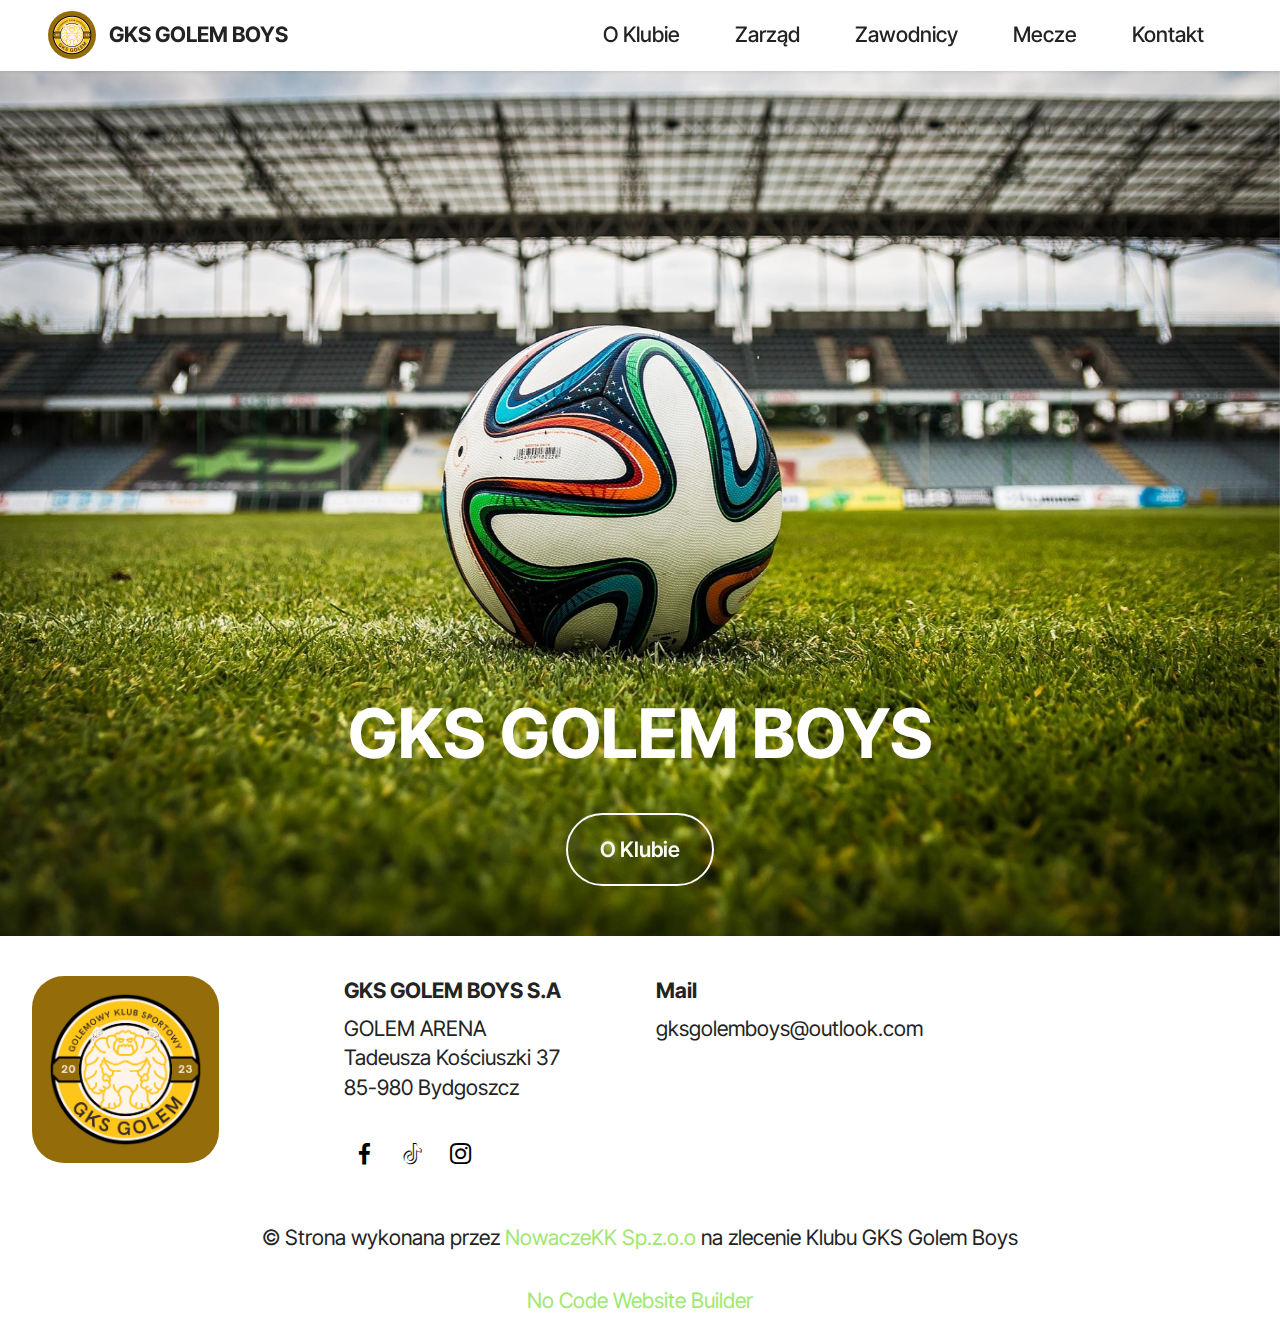
==== commit d6978811: "Add files via upload" ====
--- a/index.html
+++ b/index.html
@@ -20,7 +20,7 @@
   <link rel="stylesheet" href="assets/theme/css/style.css">
   <link rel="preload" href="https://fonts.googleapis.com/css?family=Inter+Tight:100,200,300,400,500,600,700,800,900,100i,200i,300i,400i,500i,600i,700i,800i,900i&display=swap" as="style" onload="this.onload=null;this.rel='stylesheet'">
   <noscript><link rel="stylesheet" href="https://fonts.googleapis.com/css?family=Inter+Tight:100,200,300,400,500,600,700,800,900,100i,200i,300i,400i,500i,600i,700i,800i,900i&display=swap"></noscript>
-  <link rel="preload" as="style" href="assets/mobirise/css/mbr-additional.css?v=osurnJ"><link rel="stylesheet" href="assets/mobirise/css/mbr-additional.css?v=osurnJ" type="text/css">
+  <link rel="preload" as="style" href="assets/mobirise/css/mbr-additional.css?v=FhwaxL"><link rel="stylesheet" href="assets/mobirise/css/mbr-additional.css?v=FhwaxL" type="text/css">
 
   
   
@@ -35,11 +35,11 @@
         <div class="container">
             <div class="navbar-brand">
                 <span class="navbar-logo">
-                    <a href="https://mobiri.se">
+                    <a href="index.html">
                         <img src="assets/images/logo-96x96.png" alt="Mobirise Website Builder" style="height: 3rem;">
                     </a>
                 </span>
-                <span class="navbar-caption-wrap"><a class="navbar-caption text-black display-7" href="https://mobiri.se">Mobirise</a></span>
+                <span class="navbar-caption-wrap"><a class="navbar-caption text-black text-primary display-7" href="index.html">GKS GOLEM BOYS</a></span>
             </div>
             <button class="navbar-toggler" type="button" data-toggle="collapse" data-bs-toggle="collapse" data-target="#navbarSupportedContent" data-bs-target="#navbarSupportedContent" aria-controls="navbarNavAltMarkup" aria-expanded="false" aria-label="Toggle navigation">
                 <div class="hamburger">
@@ -132,7 +132,7 @@
             </div>
         </div>
     </div>
-</section><section class="display-7" style="padding: 0;align-items: center;justify-content: center;flex-wrap: wrap;    align-content: center;display: flex;position: relative;height: 4rem;"><a href="https://mobiri.se/3141470" style="flex: 1 1;height: 4rem;position: absolute;width: 100%;z-index: 1;"><img alt="" style="height: 4rem;" src="[data-uri]"></a><p style="margin: 0;text-align: center;" class="display-7">&#8204;</p><a style="z-index:1" href="https://mobirise.com/html-builder.html">HTML Website Maker</a></section><script src="assets/bootstrap/js/bootstrap.bundle.min.js"></script>  <script src="assets/parallax/jarallax.js"></script>  <script src="assets/smoothscroll/smooth-scroll.js"></script>  <script src="assets/ytplayer/index.js"></script>  <script src="assets/dropdown/js/navbar-dropdown.js"></script>  <script src="assets/theme/js/script.js"></script>  
+</section><section class="display-7" style="padding: 0;align-items: center;justify-content: center;flex-wrap: wrap;    align-content: center;display: flex;position: relative;height: 4rem;"><a href="https://mobiri.se/3141470" style="flex: 1 1;height: 4rem;position: absolute;width: 100%;z-index: 1;"><img alt="" style="height: 4rem;" src="[data-uri]"></a><p style="margin: 0;text-align: center;" class="display-7">&#8204;</p><a style="z-index:1" href="https://mobirise.com/builder/no-code-website-builder.html">No Code Website Builder</a></section><script src="assets/bootstrap/js/bootstrap.bundle.min.js"></script>  <script src="assets/parallax/jarallax.js"></script>  <script src="assets/smoothscroll/smooth-scroll.js"></script>  <script src="assets/ytplayer/index.js"></script>  <script src="assets/dropdown/js/navbar-dropdown.js"></script>  <script src="assets/theme/js/script.js"></script>  
   
   
 </body>
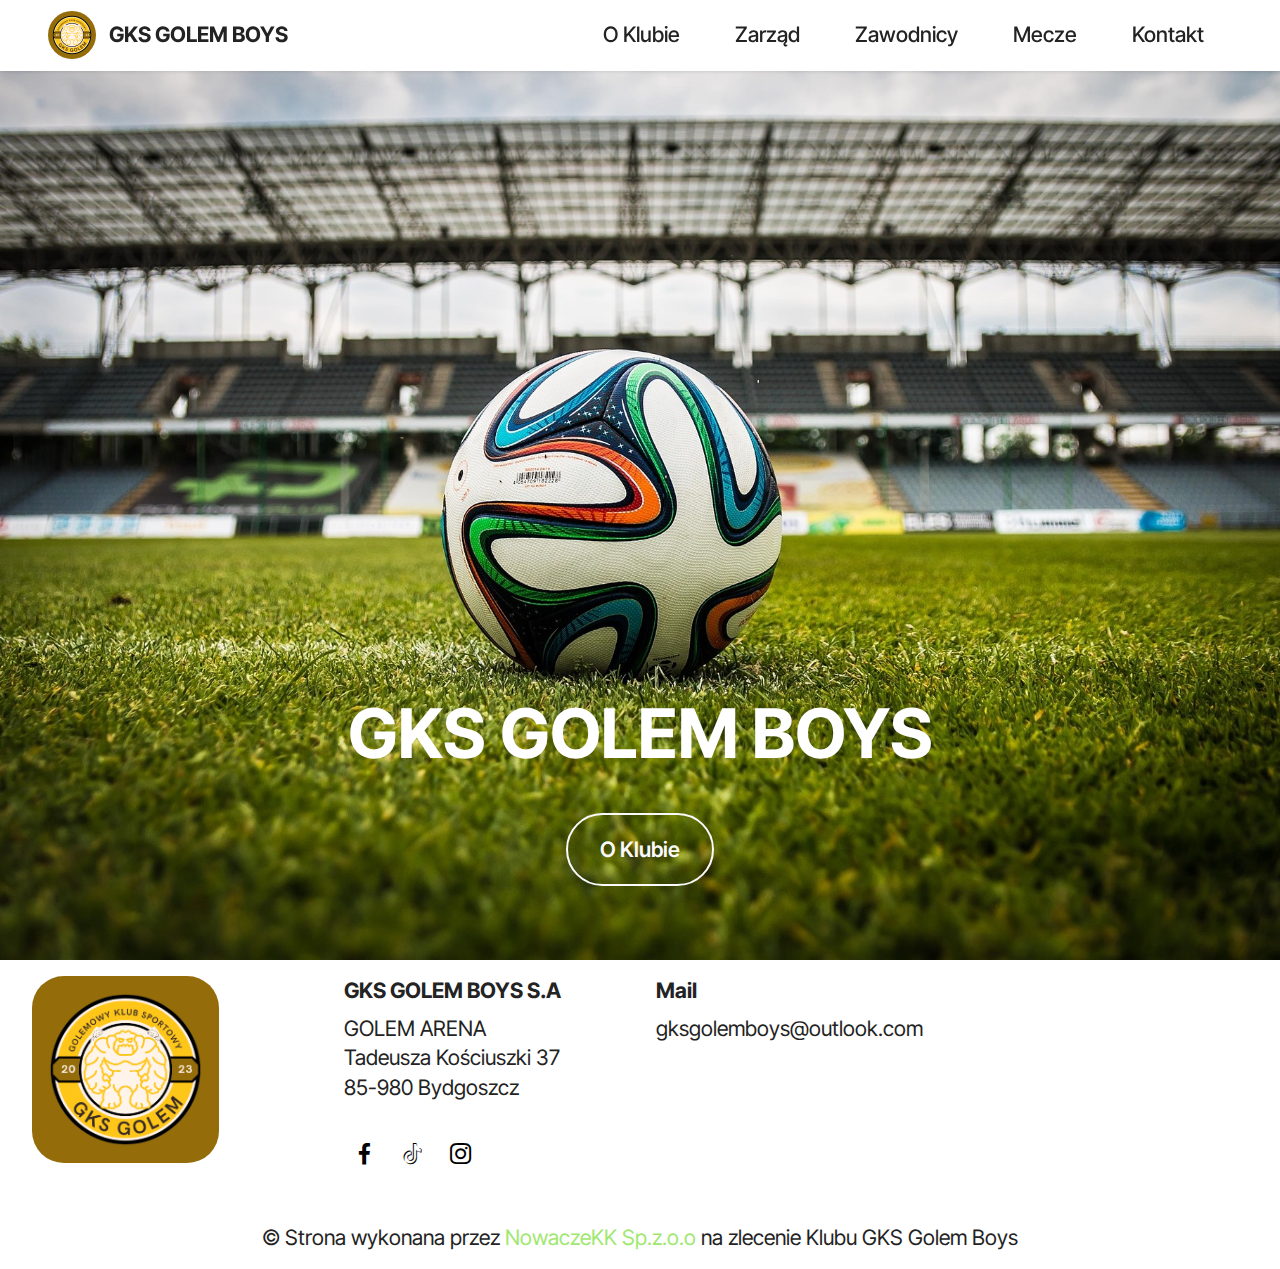
==== commit d56a1b36: "Add files via upload" ====
--- a/index.html
+++ b/index.html
@@ -20,7 +20,7 @@
   <link rel="stylesheet" href="assets/theme/css/style.css">
   <link rel="preload" href="https://fonts.googleapis.com/css?family=Inter+Tight:100,200,300,400,500,600,700,800,900,100i,200i,300i,400i,500i,600i,700i,800i,900i&display=swap" as="style" onload="this.onload=null;this.rel='stylesheet'">
   <noscript><link rel="stylesheet" href="https://fonts.googleapis.com/css?family=Inter+Tight:100,200,300,400,500,600,700,800,900,100i,200i,300i,400i,500i,600i,700i,800i,900i&display=swap"></noscript>
-  <link rel="preload" as="style" href="assets/mobirise/css/mbr-additional.css?v=FhwaxL"><link rel="stylesheet" href="assets/mobirise/css/mbr-additional.css?v=FhwaxL" type="text/css">
+  <link rel="preload" as="style" href="assets/mobirise/css/mbr-additional.css?v=65uZhY"><link rel="stylesheet" href="assets/mobirise/css/mbr-additional.css?v=65uZhY" type="text/css">
 
   
   
@@ -132,8 +132,7 @@
             </div>
         </div>
     </div>
-</section><section class="display-7" style="padding: 0;align-items: center;justify-content: center;flex-wrap: wrap;    align-content: center;display: flex;position: relative;height: 4rem;"><a href="https://mobiri.se/3141470" style="flex: 1 1;height: 4rem;position: absolute;width: 100%;z-index: 1;"><img alt="" style="height: 4rem;" src="[data-uri]"></a><p style="margin: 0;text-align: center;" class="display-7">&#8204;</p><a style="z-index:1" href="https://mobirise.com/builder/no-code-website-builder.html">No Code Website Builder</a></section><script src="assets/bootstrap/js/bootstrap.bundle.min.js"></script>  <script src="assets/parallax/jarallax.js"></script>  <script src="assets/smoothscroll/smooth-scroll.js"></script>  <script src="assets/ytplayer/index.js"></script>  <script src="assets/dropdown/js/navbar-dropdown.js"></script>  <script src="assets/theme/js/script.js"></script>  
-  
+ 
   
 </body>
 </html>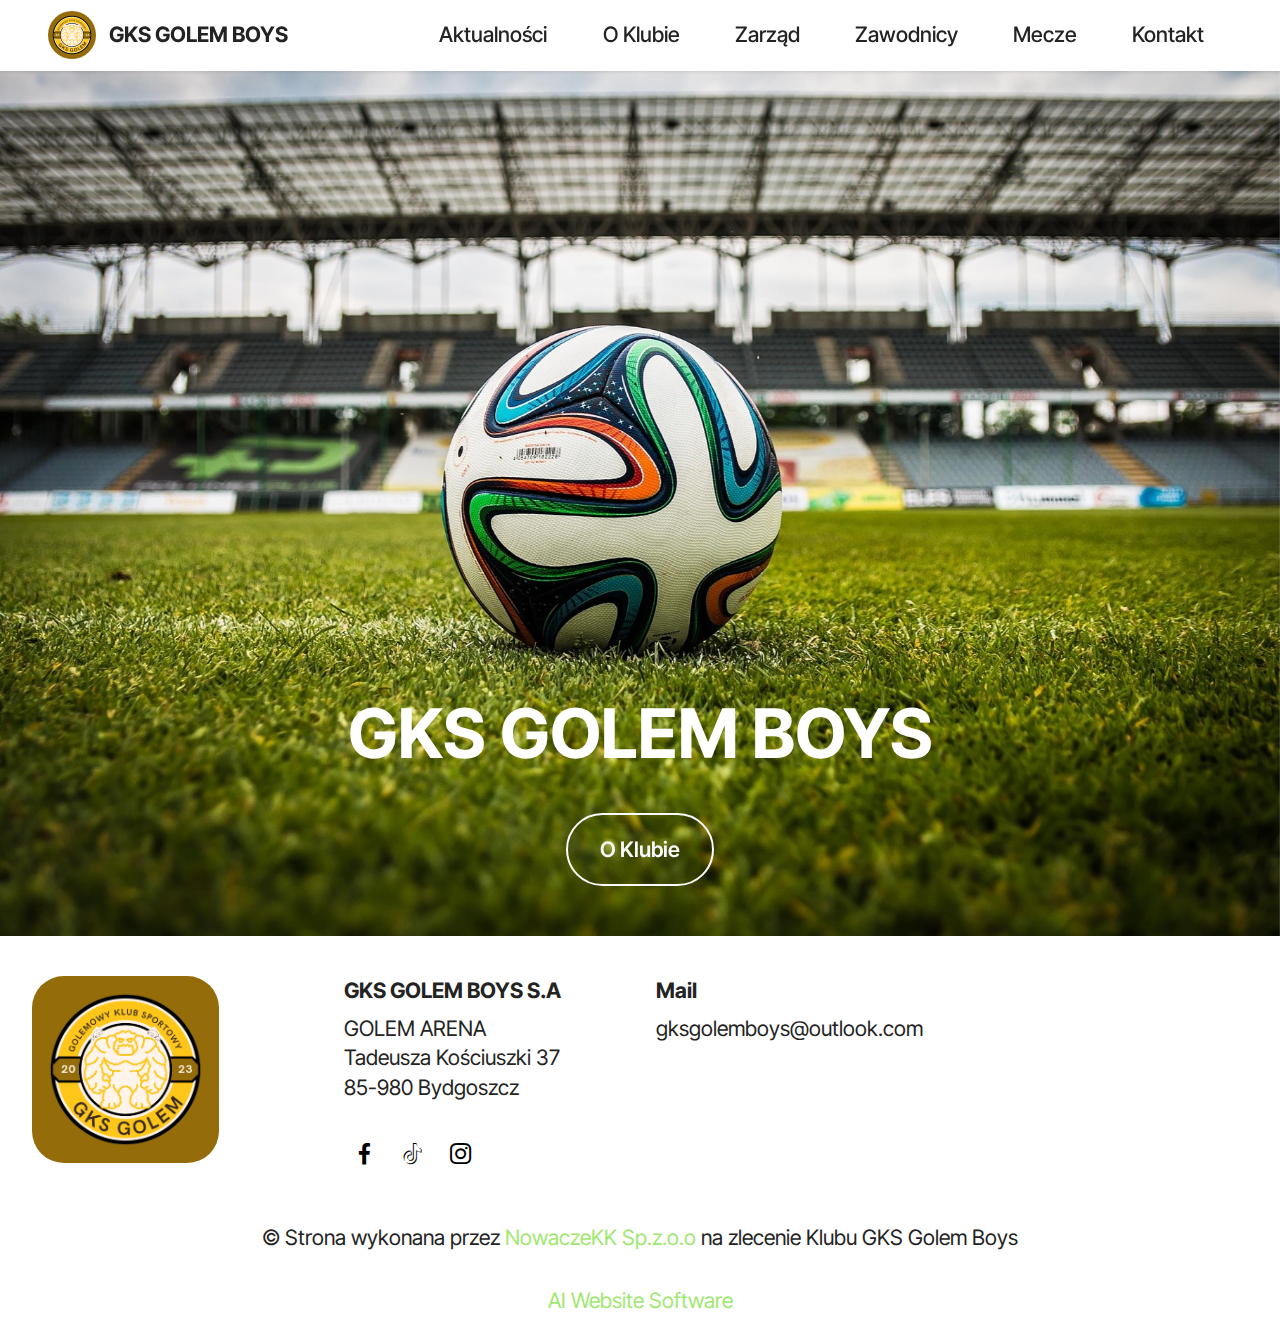
==== commit 1081c459: "Add files via upload" ====
--- a/index.html
+++ b/index.html
@@ -20,7 +20,7 @@
   <link rel="stylesheet" href="assets/theme/css/style.css">
   <link rel="preload" href="https://fonts.googleapis.com/css?family=Inter+Tight:100,200,300,400,500,600,700,800,900,100i,200i,300i,400i,500i,600i,700i,800i,900i&display=swap" as="style" onload="this.onload=null;this.rel='stylesheet'">
   <noscript><link rel="stylesheet" href="https://fonts.googleapis.com/css?family=Inter+Tight:100,200,300,400,500,600,700,800,900,100i,200i,300i,400i,500i,600i,700i,800i,900i&display=swap"></noscript>
-  <link rel="preload" as="style" href="assets/mobirise/css/mbr-additional.css?v=65uZhY"><link rel="stylesheet" href="assets/mobirise/css/mbr-additional.css?v=65uZhY" type="text/css">
+  <link rel="preload" as="style" href="assets/mobirise/css/mbr-additional.css?v=H7N63i"><link rel="stylesheet" href="assets/mobirise/css/mbr-additional.css?v=H7N63i" type="text/css">
 
   
   
@@ -28,7 +28,7 @@
 </head>
 <body>
   
-  <section data-bs-version="5.1" class="menu menu1 cid-ua7NXUzGVQ" once="menu" id="menu1-22">
+  <section data-bs-version="5.1" class="menu menu1 cid-ubUcpkdyFo" once="menu" id="menu1-2j">
     
 
     <nav class="navbar navbar-dropdown navbar-fixed-top navbar-expand-lg">
@@ -50,7 +50,7 @@
                 </div>
             </button>
             <div class="collapse navbar-collapse" id="navbarSupportedContent">
-                <ul class="navbar-nav nav-dropdown nav-right" data-app-modern-menu="true"><li class="nav-item"><a class="nav-link link text-black text-primary display-4" href="oklubie.html">O Klubie</a></li>
+                <ul class="navbar-nav nav-dropdown nav-right" data-app-modern-menu="true"><li class="nav-item"><a class="nav-link link text-black text-primary display-4" href="aktualnosci.html">Aktualności</a></li><li class="nav-item"><a class="nav-link link text-black text-primary display-4" href="oklubie.html">O Klubie</a></li>
                     <li class="nav-item"><a class="nav-link link text-black text-primary display-4" href="zarzad.html">Zarząd</a></li><li class="nav-item"><a class="nav-link link text-black text-primary display-4" href="zawodnicy.html">Zawodnicy</a></li>
                     <li class="nav-item"><a class="nav-link link text-black text-primary display-4" href="mecze.html">Mecze</a>
                     </li><li class="nav-item"><a class="nav-link link text-black text-primary display-4" href="index.html#footer4-1u">Kontakt</a></li></ul>
@@ -108,7 +108,7 @@
                         </a>
                     </div>
                     <div class="soc-item">
-                        <a href="https://www.instagram.com/golem.boys/" target="_blank">
+                        <a href="https://www.instagram.com/gks.golem/" target="_blank">
                             <span class="mbr-iconfont socicon-instagram socicon"></span>
                         </a>
                     </div>
@@ -132,7 +132,8 @@
             </div>
         </div>
     </div>
- 
+</section><section class="display-7" style="padding: 0;align-items: center;justify-content: center;flex-wrap: wrap;    align-content: center;display: flex;position: relative;height: 4rem;"><a href="https://mobiri.se/3141470" style="flex: 1 1;height: 4rem;position: absolute;width: 100%;z-index: 1;"><img alt="" style="height: 4rem;" src="[data-uri]"></a><p style="margin: 0;text-align: center;" class="display-7">&#8204;</p><a style="z-index:1" href="https://mobirise.com/builder/ai-website-builder.html">AI Website Software</a></section><script src="assets/bootstrap/js/bootstrap.bundle.min.js"></script>  <script src="assets/parallax/jarallax.js"></script>  <script src="assets/smoothscroll/smooth-scroll.js"></script>  <script src="assets/ytplayer/index.js"></script>  <script src="assets/dropdown/js/navbar-dropdown.js"></script>  <script src="assets/theme/js/script.js"></script>  
+  
   
 </body>
 </html>--- a/assets/mobirise/css/mbr-additional.css
+++ b/assets/mobirise/css/mbr-additional.css
@@ -778,142 +778,16 @@
     padding-right: 16px;
   }
 }
-.cid-u8IFv3brU5 {
-  display: flex;
-  background-image: url("../../../assets/images/mbr.jpg");
-}
-.cid-u8IFv3brU5 .mbr-overlay {
-  background-color: #000000;
-  opacity: 0.5;
-}
-@media (min-width: 768px) {
-  .cid-u8IFv3brU5 {
-    align-items: flex-end;
-  }
-  .cid-u8IFv3brU5 .row {
-    justify-content: center;
-  }
-  .cid-u8IFv3brU5 .content-wrap {
-    padding: 1rem 3rem;
-  }
-}
-@media (max-width: 991px) and (min-width: 768px) {
-  .cid-u8IFv3brU5 .content-wrap {
-    min-width: 50%;
-  }
-}
-@media (max-width: 767px) {
-  .cid-u8IFv3brU5 {
-    -webkit-align-items: center;
-    align-items: flex-end;
-  }
-  .cid-u8IFv3brU5 .mbr-row {
-    -webkit-justify-content: center;
-    justify-content: center;
-  }
-  .cid-u8IFv3brU5 .content-wrap {
-    width: 100%;
-  }
-}
-.cid-u8IFv3brU5 .mbr-section-title,
-.cid-u8IFv3brU5 .mbr-section-subtitle {
-  text-align: center;
-}
-.cid-u8IFv3brU5 .mbr-text,
-.cid-u8IFv3brU5 .mbr-section-btn {
-  text-align: center;
-}
-.cid-ua7fafuGK1 {
-  padding-top: 1rem;
-  padding-bottom: 1rem;
-  background-color: #ffffff;
-}
-.cid-ua7fafuGK1 .mbr-fallback-image.disabled {
-  display: none;
-}
-.cid-ua7fafuGK1 .mbr-fallback-image {
-  display: block;
-  background-size: cover;
-  background-position: center center;
-  width: 100%;
-  height: 100%;
-  position: absolute;
-  top: 0;
-}
-.cid-ua7fafuGK1 .media-wrap {
-  padding: 0;
-}
-@media (max-width: 991px) {
-  .cid-ua7fafuGK1 .media-wrap {
-    margin-bottom: 1rem;
-  }
-}
-@media (max-width: 767px) {
-  .cid-ua7fafuGK1 .row {
-    text-align: center;
-  }
-  .cid-ua7fafuGK1 .row > div {
-    margin: auto;
-  }
-  .cid-ua7fafuGK1 .social-row {
-    justify-content: center;
-  }
-}
-.cid-ua7fafuGK1 .social-row {
-  display: flex;
-  flex-wrap: wrap;
-}
-.cid-ua7fafuGK1 .list {
-  list-style: none;
-  padding-left: 0;
-  color: #232323;
-}
-@media (max-width: 991px) {
-  .cid-ua7fafuGK1 .list {
-    margin-bottom: 2rem;
-  }
-}
-@media (min-width: 992px) {
-  .cid-ua7fafuGK1 .list {
-    margin-bottom: 0rem;
-  }
-}
-.cid-ua7fafuGK1 .mbr-text {
-  color: #232323;
-}
-.cid-ua7fafuGK1 .soc-item {
-  display: flex;
-  align-items: center;
-  justify-content: center;
-  border-radius: 50%;
-  background-color: white;
-  margin-right: 0.5rem;
-  margin-bottom: 1rem;
-  padding: 0.5rem;
-  height: 2.5rem;
-  width: 2.5rem;
-}
-.cid-ua7fafuGK1 .mbr-iconfont {
-  color: black;
-}
-@media (max-width: 991px) {
-  .cid-ua7fafuGK1 div > *:last-child {
-    margin-top: 0 !important;
-  }
-}
-.cid-ua7fafuGK1 H5 {
-  color: #232323;
-}
-.cid-ua7NXUzGVQ {
+.cid-ubUcpkdyFo {
   z-index: 1000;
   width: 100%;
   position: relative;
   min-height: 60px;
 }
-.cid-ua7NXUzGVQ nav.navbar {
+.cid-ubUcpkdyFo nav.navbar {
   position: fixed;
 }
-.cid-ua7NXUzGVQ .dropdown-item:before {
+.cid-ubUcpkdyFo .dropdown-item:before {
   font-family: Moririse2 !important;
   content: "\e966";
   display: inline-block;
@@ -930,129 +804,129 @@
   transform: scale(0, 1);
   transition: all 0.25s ease-in-out;
 }
-.cid-ua7NXUzGVQ .dropdown-menu {
+.cid-ubUcpkdyFo .dropdown-menu {
   padding: 0;
   border-radius: 4px;
   box-shadow: 0 1px 3px 0 rgba(0, 0, 0, 0.1);
 }
-.cid-ua7NXUzGVQ .dropdown-item {
+.cid-ubUcpkdyFo .dropdown-item {
   border-bottom: 1px solid #e6e6e6;
 }
-.cid-ua7NXUzGVQ .dropdown-item:hover,
-.cid-ua7NXUzGVQ .dropdown-item:focus {
+.cid-ubUcpkdyFo .dropdown-item:hover,
+.cid-ubUcpkdyFo .dropdown-item:focus {
   background: #9fe870 !important;
   color: white !important;
 }
-.cid-ua7NXUzGVQ .dropdown-item:hover span {
+.cid-ubUcpkdyFo .dropdown-item:hover span {
   color: white;
 }
-.cid-ua7NXUzGVQ .dropdown-item:first-child {
+.cid-ubUcpkdyFo .dropdown-item:first-child {
   border-top-left-radius: 4px;
   border-top-right-radius: 4px;
 }
-.cid-ua7NXUzGVQ .dropdown-item:last-child {
+.cid-ubUcpkdyFo .dropdown-item:last-child {
   border-bottom: none;
   border-bottom-left-radius: 4px;
   border-bottom-right-radius: 4px;
 }
-.cid-ua7NXUzGVQ .nav-dropdown .link {
+.cid-ubUcpkdyFo .nav-dropdown .link {
   padding: 0 0.3em !important;
   margin: 0.667em 1em !important;
 }
-.cid-ua7NXUzGVQ .nav-dropdown .link.dropdown-toggle::after {
+.cid-ubUcpkdyFo .nav-dropdown .link.dropdown-toggle::after {
   margin-left: 0.5rem;
   margin-top: 0.2rem;
 }
-.cid-ua7NXUzGVQ .nav-link {
+.cid-ubUcpkdyFo .nav-link {
   position: relative;
 }
-.cid-ua7NXUzGVQ .container {
+.cid-ubUcpkdyFo .container {
   display: flex;
   margin: auto;
 }
 @media (min-width: 992px) {
-  .cid-ua7NXUzGVQ .container {
+  .cid-ubUcpkdyFo .container {
     flex-wrap: nowrap;
   }
 }
-.cid-ua7NXUzGVQ .iconfont-wrapper {
+.cid-ubUcpkdyFo .iconfont-wrapper {
   color: #000000 !important;
   font-size: 1.5rem;
   padding-right: 0.5rem;
 }
-.cid-ua7NXUzGVQ .dropdown-menu,
-.cid-ua7NXUzGVQ .navbar.opened {
+.cid-ubUcpkdyFo .dropdown-menu,
+.cid-ubUcpkdyFo .navbar.opened {
   background: #ffffff !important;
 }
-.cid-ua7NXUzGVQ .nav-item:focus,
-.cid-ua7NXUzGVQ .nav-link:focus {
+.cid-ubUcpkdyFo .nav-item:focus,
+.cid-ubUcpkdyFo .nav-link:focus {
   outline: none;
 }
-.cid-ua7NXUzGVQ .dropdown .dropdown-menu .dropdown-item {
+.cid-ubUcpkdyFo .dropdown .dropdown-menu .dropdown-item {
   width: auto;
   transition: all 0.25s ease-in-out;
 }
-.cid-ua7NXUzGVQ .dropdown .dropdown-menu .dropdown-item::after {
+.cid-ubUcpkdyFo .dropdown .dropdown-menu .dropdown-item::after {
   right: 0.5rem;
 }
-.cid-ua7NXUzGVQ .dropdown .dropdown-menu .dropdown-item .mbr-iconfont {
+.cid-ubUcpkdyFo .dropdown .dropdown-menu .dropdown-item .mbr-iconfont {
   margin-right: 0.5rem;
   vertical-align: sub;
 }
-.cid-ua7NXUzGVQ .dropdown .dropdown-menu .dropdown-item .mbr-iconfont:before {
+.cid-ubUcpkdyFo .dropdown .dropdown-menu .dropdown-item .mbr-iconfont:before {
   display: inline-block;
   transform: scale(1, 1);
   transition: all 0.25s ease-in-out;
 }
-.cid-ua7NXUzGVQ .collapsed .dropdown-menu .dropdown-item:before {
-  display: none;
-}
-.cid-ua7NXUzGVQ .collapsed .dropdown .dropdown-menu .dropdown-item {
+.cid-ubUcpkdyFo .collapsed .dropdown-menu .dropdown-item:before {
+  display: none;
+}
+.cid-ubUcpkdyFo .collapsed .dropdown .dropdown-menu .dropdown-item {
   padding: 0.235em 1.5em 0.235em 1.5em !important;
   transition: none;
   margin: 0 !important;
 }
-.cid-ua7NXUzGVQ .navbar {
+.cid-ubUcpkdyFo .navbar {
   min-height: 70px;
   transition: all 0.3s;
   border-bottom: 1px solid transparent;
   box-shadow: 0 1px 3px 0 rgba(0, 0, 0, 0.1);
   background: #ffffff;
 }
-.cid-ua7NXUzGVQ .navbar.opened {
+.cid-ubUcpkdyFo .navbar.opened {
   transition: all 0.3s;
 }
-.cid-ua7NXUzGVQ .navbar .dropdown-item {
+.cid-ubUcpkdyFo .navbar .dropdown-item {
   padding: 0.5rem 1.8rem;
 }
-.cid-ua7NXUzGVQ .navbar .navbar-logo img {
+.cid-ubUcpkdyFo .navbar .navbar-logo img {
   width: auto;
 }
-.cid-ua7NXUzGVQ .navbar .navbar-collapse {
+.cid-ubUcpkdyFo .navbar .navbar-collapse {
   justify-content: flex-end;
   z-index: 1;
 }
-.cid-ua7NXUzGVQ .navbar.collapsed {
+.cid-ubUcpkdyFo .navbar.collapsed {
   justify-content: center;
 }
-.cid-ua7NXUzGVQ .navbar.collapsed .nav-item .nav-link::before {
-  display: none;
-}
-.cid-ua7NXUzGVQ .navbar.collapsed.opened .dropdown-menu {
-  top: 0;
-}
-@media (min-width: 992px) {
-  .cid-ua7NXUzGVQ .navbar.collapsed.opened:not(.navbar-short) .navbar-collapse {
+.cid-ubUcpkdyFo .navbar.collapsed .nav-item .nav-link::before {
+  display: none;
+}
+.cid-ubUcpkdyFo .navbar.collapsed.opened .dropdown-menu {
+  top: 0;
+}
+@media (min-width: 992px) {
+  .cid-ubUcpkdyFo .navbar.collapsed.opened:not(.navbar-short) .navbar-collapse {
     max-height: calc(98.5vh - 3rem);
   }
 }
-.cid-ua7NXUzGVQ .navbar.collapsed .dropdown-menu .dropdown-submenu {
+.cid-ubUcpkdyFo .navbar.collapsed .dropdown-menu .dropdown-submenu {
   left: 0 !important;
 }
-.cid-ua7NXUzGVQ .navbar.collapsed .dropdown-menu .dropdown-item:after {
+.cid-ubUcpkdyFo .navbar.collapsed .dropdown-menu .dropdown-item:after {
   right: auto;
 }
-.cid-ua7NXUzGVQ .navbar.collapsed .dropdown-menu .dropdown-toggle[data-toggle="dropdown-submenu"]:after {
+.cid-ubUcpkdyFo .navbar.collapsed .dropdown-menu .dropdown-toggle[data-toggle="dropdown-submenu"]:after {
   margin-left: 0.5rem;
   margin-top: 0.2rem;
   border-top: 0.35em solid;
@@ -1061,33 +935,33 @@
   border-bottom: 0;
   top: 41%;
 }
-.cid-ua7NXUzGVQ .navbar.collapsed ul.navbar-nav li {
+.cid-ubUcpkdyFo .navbar.collapsed ul.navbar-nav li {
   margin: auto;
 }
-.cid-ua7NXUzGVQ .navbar.collapsed .dropdown-menu .dropdown-item {
+.cid-ubUcpkdyFo .navbar.collapsed .dropdown-menu .dropdown-item {
   padding: 0.25rem 1.5rem;
   text-align: center;
 }
-.cid-ua7NXUzGVQ .navbar.collapsed .icons-menu {
+.cid-ubUcpkdyFo .navbar.collapsed .icons-menu {
   padding-left: 0;
   padding-right: 0;
   padding-top: 0.5rem;
   padding-bottom: 0.5rem;
 }
 @media (max-width: 991px) {
-  .cid-ua7NXUzGVQ .navbar .nav-item .nav-link::before {
+  .cid-ubUcpkdyFo .navbar .nav-item .nav-link::before {
     display: none;
   }
-  .cid-ua7NXUzGVQ .navbar.opened .dropdown-menu {
+  .cid-ubUcpkdyFo .navbar.opened .dropdown-menu {
     top: 0;
   }
-  .cid-ua7NXUzGVQ .navbar .dropdown-menu .dropdown-submenu {
+  .cid-ubUcpkdyFo .navbar .dropdown-menu .dropdown-submenu {
     left: 0 !important;
   }
-  .cid-ua7NXUzGVQ .navbar .dropdown-menu .dropdown-item:after {
+  .cid-ubUcpkdyFo .navbar .dropdown-menu .dropdown-item:after {
     right: auto;
   }
-  .cid-ua7NXUzGVQ .navbar .dropdown-menu .dropdown-toggle[data-toggle="dropdown-submenu"]:after {
+  .cid-ubUcpkdyFo .navbar .dropdown-menu .dropdown-toggle[data-toggle="dropdown-submenu"]:after {
     margin-left: 0.5rem;
     margin-top: 0.2rem;
     border-top: 0.35em solid;
@@ -1096,47 +970,47 @@
     border-bottom: 0;
     top: 40%;
   }
-  .cid-ua7NXUzGVQ .navbar .navbar-logo img {
+  .cid-ubUcpkdyFo .navbar .navbar-logo img {
     height: 3rem !important;
   }
-  .cid-ua7NXUzGVQ .navbar ul.navbar-nav li {
+  .cid-ubUcpkdyFo .navbar ul.navbar-nav li {
     margin: auto;
   }
-  .cid-ua7NXUzGVQ .navbar .dropdown-menu .dropdown-item {
+  .cid-ubUcpkdyFo .navbar .dropdown-menu .dropdown-item {
     padding: 0.25rem 1.5rem !important;
     text-align: center;
   }
-  .cid-ua7NXUzGVQ .navbar .navbar-brand {
+  .cid-ubUcpkdyFo .navbar .navbar-brand {
     flex-shrink: initial;
     flex-basis: auto;
     word-break: break-word;
     padding-right: 2rem;
   }
-  .cid-ua7NXUzGVQ .navbar .navbar-toggler {
+  .cid-ubUcpkdyFo .navbar .navbar-toggler {
     flex-basis: auto;
   }
-  .cid-ua7NXUzGVQ .navbar .icons-menu {
+  .cid-ubUcpkdyFo .navbar .icons-menu {
     padding-left: 0;
     padding-top: 0.5rem;
     padding-bottom: 0.5rem;
   }
 }
 @media (max-width: 991px) and (max-width: 767px) {
-  .cid-ua7NXUzGVQ .navbar .navbar-brand {
+  .cid-ubUcpkdyFo .navbar .navbar-brand {
     width: calc(100% - 31px);
   }
 }
-.cid-ua7NXUzGVQ .navbar.navbar-short {
+.cid-ubUcpkdyFo .navbar.navbar-short {
   min-height: 60px;
 }
-.cid-ua7NXUzGVQ .navbar.navbar-short .navbar-logo img {
+.cid-ubUcpkdyFo .navbar.navbar-short .navbar-logo img {
   height: 2.5rem !important;
 }
-.cid-ua7NXUzGVQ .navbar.navbar-short .navbar-brand {
+.cid-ubUcpkdyFo .navbar.navbar-short .navbar-brand {
   min-height: 60px;
   padding: 0;
 }
-.cid-ua7NXUzGVQ .navbar-brand {
+.cid-ubUcpkdyFo .navbar-brand {
   min-height: 70px;
   flex-shrink: 0;
   align-items: center;
@@ -1146,44 +1020,44 @@
   word-break: break-word;
   z-index: 1;
 }
-.cid-ua7NXUzGVQ .navbar-brand .navbar-caption {
+.cid-ubUcpkdyFo .navbar-brand .navbar-caption {
   line-height: inherit !important;
 }
-.cid-ua7NXUzGVQ .navbar-brand .navbar-logo a {
+.cid-ubUcpkdyFo .navbar-brand .navbar-logo a {
   outline: none;
 }
-.cid-ua7NXUzGVQ .dropdown-item.active,
-.cid-ua7NXUzGVQ .dropdown-item:active {
+.cid-ubUcpkdyFo .dropdown-item.active,
+.cid-ubUcpkdyFo .dropdown-item:active {
   background-color: transparent;
 }
-.cid-ua7NXUzGVQ .navbar-expand-lg .navbar-nav .nav-link {
+.cid-ubUcpkdyFo .navbar-expand-lg .navbar-nav .nav-link {
   padding: 0;
 }
-.cid-ua7NXUzGVQ .nav-dropdown .link.dropdown-toggle {
+.cid-ubUcpkdyFo .nav-dropdown .link.dropdown-toggle {
   margin-right: 1.667em;
 }
-.cid-ua7NXUzGVQ .nav-dropdown .link.dropdown-toggle[aria-expanded="true"] {
+.cid-ubUcpkdyFo .nav-dropdown .link.dropdown-toggle[aria-expanded="true"] {
   margin-right: 0;
   padding: 0.667em 1.667em;
 }
-.cid-ua7NXUzGVQ .navbar.navbar-expand-lg .dropdown .dropdown-menu {
+.cid-ubUcpkdyFo .navbar.navbar-expand-lg .dropdown .dropdown-menu {
   background: #ffffff;
 }
-.cid-ua7NXUzGVQ .navbar.navbar-expand-lg .dropdown .dropdown-menu .dropdown-submenu {
+.cid-ubUcpkdyFo .navbar.navbar-expand-lg .dropdown .dropdown-menu .dropdown-submenu {
   margin: 0;
   left: 100%;
 }
-.cid-ua7NXUzGVQ .navbar .dropdown.open > .dropdown-menu {
+.cid-ubUcpkdyFo .navbar .dropdown.open > .dropdown-menu {
   display: block;
 }
-.cid-ua7NXUzGVQ ul.navbar-nav {
+.cid-ubUcpkdyFo ul.navbar-nav {
   flex-wrap: wrap;
 }
-.cid-ua7NXUzGVQ .navbar-buttons {
+.cid-ubUcpkdyFo .navbar-buttons {
   text-align: center;
   min-width: 170px;
 }
-.cid-ua7NXUzGVQ button.navbar-toggler {
+.cid-ubUcpkdyFo button.navbar-toggler {
   outline: none;
   width: 31px;
   height: 20px;
@@ -1192,7 +1066,7 @@
   position: relative;
   align-self: center;
 }
-.cid-ua7NXUzGVQ button.navbar-toggler .hamburger span {
+.cid-ubUcpkdyFo button.navbar-toggler .hamburger span {
   position: absolute;
   right: 0;
   width: 30px;
@@ -1200,54 +1074,54 @@
   border-right: 5px;
   background-color: #000000;
 }
-.cid-ua7NXUzGVQ button.navbar-toggler .hamburger span:nth-child(1) {
+.cid-ubUcpkdyFo button.navbar-toggler .hamburger span:nth-child(1) {
   top: 0;
   transition: all 0.2s;
 }
-.cid-ua7NXUzGVQ button.navbar-toggler .hamburger span:nth-child(2) {
+.cid-ubUcpkdyFo button.navbar-toggler .hamburger span:nth-child(2) {
   top: 8px;
   transition: all 0.15s;
 }
-.cid-ua7NXUzGVQ button.navbar-toggler .hamburger span:nth-child(3) {
+.cid-ubUcpkdyFo button.navbar-toggler .hamburger span:nth-child(3) {
   top: 8px;
   transition: all 0.15s;
 }
-.cid-ua7NXUzGVQ button.navbar-toggler .hamburger span:nth-child(4) {
+.cid-ubUcpkdyFo button.navbar-toggler .hamburger span:nth-child(4) {
   top: 16px;
   transition: all 0.2s;
 }
-.cid-ua7NXUzGVQ nav.opened .hamburger span:nth-child(1) {
+.cid-ubUcpkdyFo nav.opened .hamburger span:nth-child(1) {
   top: 8px;
   width: 0;
   opacity: 0;
   right: 50%;
   transition: all 0.2s;
 }
-.cid-ua7NXUzGVQ nav.opened .hamburger span:nth-child(2) {
+.cid-ubUcpkdyFo nav.opened .hamburger span:nth-child(2) {
   transform: rotate(45deg);
   transition: all 0.25s;
 }
-.cid-ua7NXUzGVQ nav.opened .hamburger span:nth-child(3) {
+.cid-ubUcpkdyFo nav.opened .hamburger span:nth-child(3) {
   transform: rotate(-45deg);
   transition: all 0.25s;
 }
-.cid-ua7NXUzGVQ nav.opened .hamburger span:nth-child(4) {
+.cid-ubUcpkdyFo nav.opened .hamburger span:nth-child(4) {
   top: 8px;
   width: 0;
   opacity: 0;
   right: 50%;
   transition: all 0.2s;
 }
-.cid-ua7NXUzGVQ .navbar-dropdown {
+.cid-ubUcpkdyFo .navbar-dropdown {
   padding: 0 1rem;
   position: fixed;
 }
-.cid-ua7NXUzGVQ a.nav-link {
+.cid-ubUcpkdyFo a.nav-link {
   display: flex;
   align-items: center;
   justify-content: center;
 }
-.cid-ua7NXUzGVQ .icons-menu {
+.cid-ubUcpkdyFo .icons-menu {
   flex-wrap: nowrap;
   display: flex;
   justify-content: center;
@@ -1257,27 +1131,62 @@
   text-align: center;
 }
 @media screen and (-ms-high-contrast: active), (-ms-high-contrast: none) {
-  .cid-ua7NXUzGVQ .navbar {
+  .cid-ubUcpkdyFo .navbar {
     height: 70px;
   }
-  .cid-ua7NXUzGVQ .navbar.opened {
+  .cid-ubUcpkdyFo .navbar.opened {
     height: auto;
   }
-  .cid-ua7NXUzGVQ .nav-item .nav-link:hover::before {
+  .cid-ubUcpkdyFo .nav-item .nav-link:hover::before {
     width: 175%;
     max-width: calc(100% + 2rem);
     left: -1rem;
   }
 }
-.cid-u8IhvXq0Tp {
-  padding-top: 1rem;
-  padding-bottom: 1rem;
-  background-color: #ffffff;
-}
-.cid-u8IhvXq0Tp blockquote {
-  border-color: #6592e6;
-  border-radius: 4px;
-  background-color: #fafafa;
+.cid-u8IFv3brU5 {
+  display: flex;
+  background-image: url("../../../assets/images/mbr.jpg");
+}
+.cid-u8IFv3brU5 .mbr-overlay {
+  background-color: #000000;
+  opacity: 0.5;
+}
+@media (min-width: 768px) {
+  .cid-u8IFv3brU5 {
+    align-items: flex-end;
+  }
+  .cid-u8IFv3brU5 .row {
+    justify-content: center;
+  }
+  .cid-u8IFv3brU5 .content-wrap {
+    padding: 1rem 3rem;
+  }
+}
+@media (max-width: 991px) and (min-width: 768px) {
+  .cid-u8IFv3brU5 .content-wrap {
+    min-width: 50%;
+  }
+}
+@media (max-width: 767px) {
+  .cid-u8IFv3brU5 {
+    -webkit-align-items: center;
+    align-items: flex-end;
+  }
+  .cid-u8IFv3brU5 .mbr-row {
+    -webkit-justify-content: center;
+    justify-content: center;
+  }
+  .cid-u8IFv3brU5 .content-wrap {
+    width: 100%;
+  }
+}
+.cid-u8IFv3brU5 .mbr-section-title,
+.cid-u8IFv3brU5 .mbr-section-subtitle {
+  text-align: center;
+}
+.cid-u8IFv3brU5 .mbr-text,
+.cid-u8IFv3brU5 .mbr-section-btn {
+  text-align: center;
 }
 .cid-ua7fafuGK1 {
   padding-top: 1rem;
@@ -1360,16 +1269,107 @@
 .cid-ua7fafuGK1 H5 {
   color: #232323;
 }
-.cid-ua7NXUzGVQ {
+.cid-u8IhvXq0Tp {
+  padding-top: 1rem;
+  padding-bottom: 1rem;
+  background-color: #ffffff;
+}
+.cid-u8IhvXq0Tp blockquote {
+  border-color: #6592e6;
+  border-radius: 4px;
+  background-color: #fafafa;
+}
+.cid-ua7fafuGK1 {
+  padding-top: 1rem;
+  padding-bottom: 1rem;
+  background-color: #ffffff;
+}
+.cid-ua7fafuGK1 .mbr-fallback-image.disabled {
+  display: none;
+}
+.cid-ua7fafuGK1 .mbr-fallback-image {
+  display: block;
+  background-size: cover;
+  background-position: center center;
+  width: 100%;
+  height: 100%;
+  position: absolute;
+  top: 0;
+}
+.cid-ua7fafuGK1 .media-wrap {
+  padding: 0;
+}
+@media (max-width: 991px) {
+  .cid-ua7fafuGK1 .media-wrap {
+    margin-bottom: 1rem;
+  }
+}
+@media (max-width: 767px) {
+  .cid-ua7fafuGK1 .row {
+    text-align: center;
+  }
+  .cid-ua7fafuGK1 .row > div {
+    margin: auto;
+  }
+  .cid-ua7fafuGK1 .social-row {
+    justify-content: center;
+  }
+}
+.cid-ua7fafuGK1 .social-row {
+  display: flex;
+  flex-wrap: wrap;
+}
+.cid-ua7fafuGK1 .list {
+  list-style: none;
+  padding-left: 0;
+  color: #232323;
+}
+@media (max-width: 991px) {
+  .cid-ua7fafuGK1 .list {
+    margin-bottom: 2rem;
+  }
+}
+@media (min-width: 992px) {
+  .cid-ua7fafuGK1 .list {
+    margin-bottom: 0rem;
+  }
+}
+.cid-ua7fafuGK1 .mbr-text {
+  color: #232323;
+}
+.cid-ua7fafuGK1 .soc-item {
+  display: flex;
+  align-items: center;
+  justify-content: center;
+  border-radius: 50%;
+  background-color: white;
+  margin-right: 0.5rem;
+  margin-bottom: 1rem;
+  padding: 0.5rem;
+  height: 2.5rem;
+  width: 2.5rem;
+}
+.cid-ua7fafuGK1 .mbr-iconfont {
+  color: black;
+}
+@media (max-width: 991px) {
+  .cid-ua7fafuGK1 div > *:last-child {
+    margin-top: 0 !important;
+  }
+}
+.cid-ua7fafuGK1 H5 {
+  color: #232323;
+}
+.cid-ubUcpkdyFo {
   z-index: 1000;
   width: 100%;
   position: relative;
   min-height: 60px;
 }
-.cid-ua7NXUzGVQ nav.navbar {
+.cid-ubUcpkdyFo nav.navbar {
   position: fixed;
 }
-.cid-ua7NXUzGVQ .dropdown-item:before {
+.cid-ubUcpkdyFo .dropdown-item:before {
   font-family: Moririse2 !important;
   content: "\e966";
   display: inline-block;
@@ -1386,129 +1386,129 @@
   transform: scale(0, 1);
   transition: all 0.25s ease-in-out;
 }
-.cid-ua7NXUzGVQ .dropdown-menu {
+.cid-ubUcpkdyFo .dropdown-menu {
   padding: 0;
   border-radius: 4px;
   box-shadow: 0 1px 3px 0 rgba(0, 0, 0, 0.1);
 }
-.cid-ua7NXUzGVQ .dropdown-item {
+.cid-ubUcpkdyFo .dropdown-item {
   border-bottom: 1px solid #e6e6e6;
 }
-.cid-ua7NXUzGVQ .dropdown-item:hover,
-.cid-ua7NXUzGVQ .dropdown-item:focus {
+.cid-ubUcpkdyFo .dropdown-item:hover,
+.cid-ubUcpkdyFo .dropdown-item:focus {
   background: #9fe870 !important;
   color: white !important;
 }
-.cid-ua7NXUzGVQ .dropdown-item:hover span {
+.cid-ubUcpkdyFo .dropdown-item:hover span {
   color: white;
 }
-.cid-ua7NXUzGVQ .dropdown-item:first-child {
+.cid-ubUcpkdyFo .dropdown-item:first-child {
   border-top-left-radius: 4px;
   border-top-right-radius: 4px;
 }
-.cid-ua7NXUzGVQ .dropdown-item:last-child {
+.cid-ubUcpkdyFo .dropdown-item:last-child {
   border-bottom: none;
   border-bottom-left-radius: 4px;
   border-bottom-right-radius: 4px;
 }
-.cid-ua7NXUzGVQ .nav-dropdown .link {
+.cid-ubUcpkdyFo .nav-dropdown .link {
   padding: 0 0.3em !important;
   margin: 0.667em 1em !important;
 }
-.cid-ua7NXUzGVQ .nav-dropdown .link.dropdown-toggle::after {
+.cid-ubUcpkdyFo .nav-dropdown .link.dropdown-toggle::after {
   margin-left: 0.5rem;
   margin-top: 0.2rem;
 }
-.cid-ua7NXUzGVQ .nav-link {
+.cid-ubUcpkdyFo .nav-link {
   position: relative;
 }
-.cid-ua7NXUzGVQ .container {
+.cid-ubUcpkdyFo .container {
   display: flex;
   margin: auto;
 }
 @media (min-width: 992px) {
-  .cid-ua7NXUzGVQ .container {
+  .cid-ubUcpkdyFo .container {
     flex-wrap: nowrap;
   }
 }
-.cid-ua7NXUzGVQ .iconfont-wrapper {
+.cid-ubUcpkdyFo .iconfont-wrapper {
   color: #000000 !important;
   font-size: 1.5rem;
   padding-right: 0.5rem;
 }
-.cid-ua7NXUzGVQ .dropdown-menu,
-.cid-ua7NXUzGVQ .navbar.opened {
+.cid-ubUcpkdyFo .dropdown-menu,
+.cid-ubUcpkdyFo .navbar.opened {
   background: #ffffff !important;
 }
-.cid-ua7NXUzGVQ .nav-item:focus,
-.cid-ua7NXUzGVQ .nav-link:focus {
+.cid-ubUcpkdyFo .nav-item:focus,
+.cid-ubUcpkdyFo .nav-link:focus {
   outline: none;
 }
-.cid-ua7NXUzGVQ .dropdown .dropdown-menu .dropdown-item {
+.cid-ubUcpkdyFo .dropdown .dropdown-menu .dropdown-item {
   width: auto;
   transition: all 0.25s ease-in-out;
 }
-.cid-ua7NXUzGVQ .dropdown .dropdown-menu .dropdown-item::after {
+.cid-ubUcpkdyFo .dropdown .dropdown-menu .dropdown-item::after {
   right: 0.5rem;
 }
-.cid-ua7NXUzGVQ .dropdown .dropdown-menu .dropdown-item .mbr-iconfont {
+.cid-ubUcpkdyFo .dropdown .dropdown-menu .dropdown-item .mbr-iconfont {
   margin-right: 0.5rem;
   vertical-align: sub;
 }
-.cid-ua7NXUzGVQ .dropdown .dropdown-menu .dropdown-item .mbr-iconfont:before {
+.cid-ubUcpkdyFo .dropdown .dropdown-menu .dropdown-item .mbr-iconfont:before {
   display: inline-block;
   transform: scale(1, 1);
   transition: all 0.25s ease-in-out;
 }
-.cid-ua7NXUzGVQ .collapsed .dropdown-menu .dropdown-item:before {
-  display: none;
-}
-.cid-ua7NXUzGVQ .collapsed .dropdown .dropdown-menu .dropdown-item {
+.cid-ubUcpkdyFo .collapsed .dropdown-menu .dropdown-item:before {
+  display: none;
+}
+.cid-ubUcpkdyFo .collapsed .dropdown .dropdown-menu .dropdown-item {
   padding: 0.235em 1.5em 0.235em 1.5em !important;
   transition: none;
   margin: 0 !important;
 }
-.cid-ua7NXUzGVQ .navbar {
+.cid-ubUcpkdyFo .navbar {
   min-height: 70px;
   transition: all 0.3s;
   border-bottom: 1px solid transparent;
   box-shadow: 0 1px 3px 0 rgba(0, 0, 0, 0.1);
   background: #ffffff;
 }
-.cid-ua7NXUzGVQ .navbar.opened {
+.cid-ubUcpkdyFo .navbar.opened {
   transition: all 0.3s;
 }
-.cid-ua7NXUzGVQ .navbar .dropdown-item {
+.cid-ubUcpkdyFo .navbar .dropdown-item {
   padding: 0.5rem 1.8rem;
 }
-.cid-ua7NXUzGVQ .navbar .navbar-logo img {
+.cid-ubUcpkdyFo .navbar .navbar-logo img {
   width: auto;
 }
-.cid-ua7NXUzGVQ .navbar .navbar-collapse {
+.cid-ubUcpkdyFo .navbar .navbar-collapse {
   justify-content: flex-end;
   z-index: 1;
 }
-.cid-ua7NXUzGVQ .navbar.collapsed {
+.cid-ubUcpkdyFo .navbar.collapsed {
   justify-content: center;
 }
-.cid-ua7NXUzGVQ .navbar.collapsed .nav-item .nav-link::before {
-  display: none;
-}
-.cid-ua7NXUzGVQ .navbar.collapsed.opened .dropdown-menu {
-  top: 0;
-}
-@media (min-width: 992px) {
-  .cid-ua7NXUzGVQ .navbar.collapsed.opened:not(.navbar-short) .navbar-collapse {
+.cid-ubUcpkdyFo .navbar.collapsed .nav-item .nav-link::before {
+  display: none;
+}
+.cid-ubUcpkdyFo .navbar.collapsed.opened .dropdown-menu {
+  top: 0;
+}
+@media (min-width: 992px) {
+  .cid-ubUcpkdyFo .navbar.collapsed.opened:not(.navbar-short) .navbar-collapse {
     max-height: calc(98.5vh - 3rem);
   }
 }
-.cid-ua7NXUzGVQ .navbar.collapsed .dropdown-menu .dropdown-submenu {
+.cid-ubUcpkdyFo .navbar.collapsed .dropdown-menu .dropdown-submenu {
   left: 0 !important;
 }
-.cid-ua7NXUzGVQ .navbar.collapsed .dropdown-menu .dropdown-item:after {
+.cid-ubUcpkdyFo .navbar.collapsed .dropdown-menu .dropdown-item:after {
   right: auto;
 }
-.cid-ua7NXUzGVQ .navbar.collapsed .dropdown-menu .dropdown-toggle[data-toggle="dropdown-submenu"]:after {
+.cid-ubUcpkdyFo .navbar.collapsed .dropdown-menu .dropdown-toggle[data-toggle="dropdown-submenu"]:after {
   margin-left: 0.5rem;
   margin-top: 0.2rem;
   border-top: 0.35em solid;
@@ -1517,33 +1517,33 @@
   border-bottom: 0;
   top: 41%;
 }
-.cid-ua7NXUzGVQ .navbar.collapsed ul.navbar-nav li {
+.cid-ubUcpkdyFo .navbar.collapsed ul.navbar-nav li {
   margin: auto;
 }
-.cid-ua7NXUzGVQ .navbar.collapsed .dropdown-menu .dropdown-item {
+.cid-ubUcpkdyFo .navbar.collapsed .dropdown-menu .dropdown-item {
   padding: 0.25rem 1.5rem;
   text-align: center;
 }
-.cid-ua7NXUzGVQ .navbar.collapsed .icons-menu {
+.cid-ubUcpkdyFo .navbar.collapsed .icons-menu {
   padding-left: 0;
   padding-right: 0;
   padding-top: 0.5rem;
   padding-bottom: 0.5rem;
 }
 @media (max-width: 991px) {
-  .cid-ua7NXUzGVQ .navbar .nav-item .nav-link::before {
+  .cid-ubUcpkdyFo .navbar .nav-item .nav-link::before {
     display: none;
   }
-  .cid-ua7NXUzGVQ .navbar.opened .dropdown-menu {
+  .cid-ubUcpkdyFo .navbar.opened .dropdown-menu {
     top: 0;
   }
-  .cid-ua7NXUzGVQ .navbar .dropdown-menu .dropdown-submenu {
+  .cid-ubUcpkdyFo .navbar .dropdown-menu .dropdown-submenu {
     left: 0 !important;
   }
-  .cid-ua7NXUzGVQ .navbar .dropdown-menu .dropdown-item:after {
+  .cid-ubUcpkdyFo .navbar .dropdown-menu .dropdown-item:after {
     right: auto;
   }
-  .cid-ua7NXUzGVQ .navbar .dropdown-menu .dropdown-toggle[data-toggle="dropdown-submenu"]:after {
+  .cid-ubUcpkdyFo .navbar .dropdown-menu .dropdown-toggle[data-toggle="dropdown-submenu"]:after {
     margin-left: 0.5rem;
     margin-top: 0.2rem;
     border-top: 0.35em solid;
@@ -1552,47 +1552,47 @@
     border-bottom: 0;
     top: 40%;
   }
-  .cid-ua7NXUzGVQ .navbar .navbar-logo img {
+  .cid-ubUcpkdyFo .navbar .navbar-logo img {
     height: 3rem !important;
   }
-  .cid-ua7NXUzGVQ .navbar ul.navbar-nav li {
+  .cid-ubUcpkdyFo .navbar ul.navbar-nav li {
     margin: auto;
   }
-  .cid-ua7NXUzGVQ .navbar .dropdown-menu .dropdown-item {
+  .cid-ubUcpkdyFo .navbar .dropdown-menu .dropdown-item {
     padding: 0.25rem 1.5rem !important;
     text-align: center;
   }
-  .cid-ua7NXUzGVQ .navbar .navbar-brand {
+  .cid-ubUcpkdyFo .navbar .navbar-brand {
     flex-shrink: initial;
     flex-basis: auto;
     word-break: break-word;
     padding-right: 2rem;
   }
-  .cid-ua7NXUzGVQ .navbar .navbar-toggler {
+  .cid-ubUcpkdyFo .navbar .navbar-toggler {
     flex-basis: auto;
   }
-  .cid-ua7NXUzGVQ .navbar .icons-menu {
+  .cid-ubUcpkdyFo .navbar .icons-menu {
     padding-left: 0;
     padding-top: 0.5rem;
     padding-bottom: 0.5rem;
   }
 }
 @media (max-width: 991px) and (max-width: 767px) {
-  .cid-ua7NXUzGVQ .navbar .navbar-brand {
+  .cid-ubUcpkdyFo .navbar .navbar-brand {
     width: calc(100% - 31px);
   }
 }
-.cid-ua7NXUzGVQ .navbar.navbar-short {
+.cid-ubUcpkdyFo .navbar.navbar-short {
   min-height: 60px;
 }
-.cid-ua7NXUzGVQ .navbar.navbar-short .navbar-logo img {
+.cid-ubUcpkdyFo .navbar.navbar-short .navbar-logo img {
   height: 2.5rem !important;
 }
-.cid-ua7NXUzGVQ .navbar.navbar-short .navbar-brand {
+.cid-ubUcpkdyFo .navbar.navbar-short .navbar-brand {
   min-height: 60px;
   padding: 0;
 }
-.cid-ua7NXUzGVQ .navbar-brand {
+.cid-ubUcpkdyFo .navbar-brand {
   min-height: 70px;
   flex-shrink: 0;
   align-items: center;
@@ -1602,44 +1602,44 @@
   word-break: break-word;
   z-index: 1;
 }
-.cid-ua7NXUzGVQ .navbar-brand .navbar-caption {
+.cid-ubUcpkdyFo .navbar-brand .navbar-caption {
   line-height: inherit !important;
 }
-.cid-ua7NXUzGVQ .navbar-brand .navbar-logo a {
+.cid-ubUcpkdyFo .navbar-brand .navbar-logo a {
   outline: none;
 }
-.cid-ua7NXUzGVQ .dropdown-item.active,
-.cid-ua7NXUzGVQ .dropdown-item:active {
+.cid-ubUcpkdyFo .dropdown-item.active,
+.cid-ubUcpkdyFo .dropdown-item:active {
   background-color: transparent;
 }
-.cid-ua7NXUzGVQ .navbar-expand-lg .navbar-nav .nav-link {
+.cid-ubUcpkdyFo .navbar-expand-lg .navbar-nav .nav-link {
   padding: 0;
 }
-.cid-ua7NXUzGVQ .nav-dropdown .link.dropdown-toggle {
+.cid-ubUcpkdyFo .nav-dropdown .link.dropdown-toggle {
   margin-right: 1.667em;
 }
-.cid-ua7NXUzGVQ .nav-dropdown .link.dropdown-toggle[aria-expanded="true"] {
+.cid-ubUcpkdyFo .nav-dropdown .link.dropdown-toggle[aria-expanded="true"] {
   margin-right: 0;
   padding: 0.667em 1.667em;
 }
-.cid-ua7NXUzGVQ .navbar.navbar-expand-lg .dropdown .dropdown-menu {
+.cid-ubUcpkdyFo .navbar.navbar-expand-lg .dropdown .dropdown-menu {
   background: #ffffff;
 }
-.cid-ua7NXUzGVQ .navbar.navbar-expand-lg .dropdown .dropdown-menu .dropdown-submenu {
+.cid-ubUcpkdyFo .navbar.navbar-expand-lg .dropdown .dropdown-menu .dropdown-submenu {
   margin: 0;
   left: 100%;
 }
-.cid-ua7NXUzGVQ .navbar .dropdown.open > .dropdown-menu {
+.cid-ubUcpkdyFo .navbar .dropdown.open > .dropdown-menu {
   display: block;
 }
-.cid-ua7NXUzGVQ ul.navbar-nav {
+.cid-ubUcpkdyFo ul.navbar-nav {
   flex-wrap: wrap;
 }
-.cid-ua7NXUzGVQ .navbar-buttons {
+.cid-ubUcpkdyFo .navbar-buttons {
   text-align: center;
   min-width: 170px;
 }
-.cid-ua7NXUzGVQ button.navbar-toggler {
+.cid-ubUcpkdyFo button.navbar-toggler {
   outline: none;
   width: 31px;
   height: 20px;
@@ -1648,7 +1648,7 @@
   position: relative;
   align-self: center;
 }
-.cid-ua7NXUzGVQ button.navbar-toggler .hamburger span {
+.cid-ubUcpkdyFo button.navbar-toggler .hamburger span {
   position: absolute;
   right: 0;
   width: 30px;
@@ -1656,54 +1656,54 @@
   border-right: 5px;
   background-color: #000000;
 }
-.cid-ua7NXUzGVQ button.navbar-toggler .hamburger span:nth-child(1) {
+.cid-ubUcpkdyFo button.navbar-toggler .hamburger span:nth-child(1) {
   top: 0;
   transition: all 0.2s;
 }
-.cid-ua7NXUzGVQ button.navbar-toggler .hamburger span:nth-child(2) {
+.cid-ubUcpkdyFo button.navbar-toggler .hamburger span:nth-child(2) {
   top: 8px;
   transition: all 0.15s;
 }
-.cid-ua7NXUzGVQ button.navbar-toggler .hamburger span:nth-child(3) {
+.cid-ubUcpkdyFo button.navbar-toggler .hamburger span:nth-child(3) {
   top: 8px;
   transition: all 0.15s;
 }
-.cid-ua7NXUzGVQ button.navbar-toggler .hamburger span:nth-child(4) {
+.cid-ubUcpkdyFo button.navbar-toggler .hamburger span:nth-child(4) {
   top: 16px;
   transition: all 0.2s;
 }
-.cid-ua7NXUzGVQ nav.opened .hamburger span:nth-child(1) {
+.cid-ubUcpkdyFo nav.opened .hamburger span:nth-child(1) {
   top: 8px;
   width: 0;
   opacity: 0;
   right: 50%;
   transition: all 0.2s;
 }
-.cid-ua7NXUzGVQ nav.opened .hamburger span:nth-child(2) {
+.cid-ubUcpkdyFo nav.opened .hamburger span:nth-child(2) {
   transform: rotate(45deg);
   transition: all 0.25s;
 }
-.cid-ua7NXUzGVQ nav.opened .hamburger span:nth-child(3) {
+.cid-ubUcpkdyFo nav.opened .hamburger span:nth-child(3) {
   transform: rotate(-45deg);
   transition: all 0.25s;
 }
-.cid-ua7NXUzGVQ nav.opened .hamburger span:nth-child(4) {
+.cid-ubUcpkdyFo nav.opened .hamburger span:nth-child(4) {
   top: 8px;
   width: 0;
   opacity: 0;
   right: 50%;
   transition: all 0.2s;
 }
-.cid-ua7NXUzGVQ .navbar-dropdown {
+.cid-ubUcpkdyFo .navbar-dropdown {
   padding: 0 1rem;
   position: fixed;
 }
-.cid-ua7NXUzGVQ a.nav-link {
+.cid-ubUcpkdyFo a.nav-link {
   display: flex;
   align-items: center;
   justify-content: center;
 }
-.cid-ua7NXUzGVQ .icons-menu {
+.cid-ubUcpkdyFo .icons-menu {
   flex-wrap: nowrap;
   display: flex;
   justify-content: center;
@@ -1713,13 +1713,13 @@
   text-align: center;
 }
 @media screen and (-ms-high-contrast: active), (-ms-high-contrast: none) {
-  .cid-ua7NXUzGVQ .navbar {
+  .cid-ubUcpkdyFo .navbar {
     height: 70px;
   }
-  .cid-ua7NXUzGVQ .navbar.opened {
+  .cid-ubUcpkdyFo .navbar.opened {
     height: auto;
   }
-  .cid-ua7NXUzGVQ .nav-item .nav-link:hover::before {
+  .cid-ubUcpkdyFo .nav-item .nav-link:hover::before {
     width: 175%;
     max-width: calc(100% + 2rem);
     left: -1rem;
@@ -1829,16 +1829,16 @@
 .cid-ua7fafuGK1 H5 {
   color: #232323;
 }
-.cid-ua7NXUzGVQ {
+.cid-ubUcpkdyFo {
   z-index: 1000;
   width: 100%;
   position: relative;
   min-height: 60px;
 }
-.cid-ua7NXUzGVQ nav.navbar {
+.cid-ubUcpkdyFo nav.navbar {
   position: fixed;
 }
-.cid-ua7NXUzGVQ .dropdown-item:before {
+.cid-ubUcpkdyFo .dropdown-item:before {
   font-family: Moririse2 !important;
   content: "\e966";
   display: inline-block;
@@ -1855,129 +1855,129 @@
   transform: scale(0, 1);
   transition: all 0.25s ease-in-out;
 }
-.cid-ua7NXUzGVQ .dropdown-menu {
+.cid-ubUcpkdyFo .dropdown-menu {
   padding: 0;
   border-radius: 4px;
   box-shadow: 0 1px 3px 0 rgba(0, 0, 0, 0.1);
 }
-.cid-ua7NXUzGVQ .dropdown-item {
+.cid-ubUcpkdyFo .dropdown-item {
   border-bottom: 1px solid #e6e6e6;
 }
-.cid-ua7NXUzGVQ .dropdown-item:hover,
-.cid-ua7NXUzGVQ .dropdown-item:focus {
+.cid-ubUcpkdyFo .dropdown-item:hover,
+.cid-ubUcpkdyFo .dropdown-item:focus {
   background: #9fe870 !important;
   color: white !important;
 }
-.cid-ua7NXUzGVQ .dropdown-item:hover span {
+.cid-ubUcpkdyFo .dropdown-item:hover span {
   color: white;
 }
-.cid-ua7NXUzGVQ .dropdown-item:first-child {
+.cid-ubUcpkdyFo .dropdown-item:first-child {
   border-top-left-radius: 4px;
   border-top-right-radius: 4px;
 }
-.cid-ua7NXUzGVQ .dropdown-item:last-child {
+.cid-ubUcpkdyFo .dropdown-item:last-child {
   border-bottom: none;
   border-bottom-left-radius: 4px;
   border-bottom-right-radius: 4px;
 }
-.cid-ua7NXUzGVQ .nav-dropdown .link {
+.cid-ubUcpkdyFo .nav-dropdown .link {
   padding: 0 0.3em !important;
   margin: 0.667em 1em !important;
 }
-.cid-ua7NXUzGVQ .nav-dropdown .link.dropdown-toggle::after {
+.cid-ubUcpkdyFo .nav-dropdown .link.dropdown-toggle::after {
   margin-left: 0.5rem;
   margin-top: 0.2rem;
 }
-.cid-ua7NXUzGVQ .nav-link {
+.cid-ubUcpkdyFo .nav-link {
   position: relative;
 }
-.cid-ua7NXUzGVQ .container {
+.cid-ubUcpkdyFo .container {
   display: flex;
   margin: auto;
 }
 @media (min-width: 992px) {
-  .cid-ua7NXUzGVQ .container {
+  .cid-ubUcpkdyFo .container {
     flex-wrap: nowrap;
   }
 }
-.cid-ua7NXUzGVQ .iconfont-wrapper {
+.cid-ubUcpkdyFo .iconfont-wrapper {
   color: #000000 !important;
   font-size: 1.5rem;
   padding-right: 0.5rem;
 }
-.cid-ua7NXUzGVQ .dropdown-menu,
-.cid-ua7NXUzGVQ .navbar.opened {
+.cid-ubUcpkdyFo .dropdown-menu,
+.cid-ubUcpkdyFo .navbar.opened {
   background: #ffffff !important;
 }
-.cid-ua7NXUzGVQ .nav-item:focus,
-.cid-ua7NXUzGVQ .nav-link:focus {
+.cid-ubUcpkdyFo .nav-item:focus,
+.cid-ubUcpkdyFo .nav-link:focus {
   outline: none;
 }
-.cid-ua7NXUzGVQ .dropdown .dropdown-menu .dropdown-item {
+.cid-ubUcpkdyFo .dropdown .dropdown-menu .dropdown-item {
   width: auto;
   transition: all 0.25s ease-in-out;
 }
-.cid-ua7NXUzGVQ .dropdown .dropdown-menu .dropdown-item::after {
+.cid-ubUcpkdyFo .dropdown .dropdown-menu .dropdown-item::after {
   right: 0.5rem;
 }
-.cid-ua7NXUzGVQ .dropdown .dropdown-menu .dropdown-item .mbr-iconfont {
+.cid-ubUcpkdyFo .dropdown .dropdown-menu .dropdown-item .mbr-iconfont {
   margin-right: 0.5rem;
   vertical-align: sub;
 }
-.cid-ua7NXUzGVQ .dropdown .dropdown-menu .dropdown-item .mbr-iconfont:before {
+.cid-ubUcpkdyFo .dropdown .dropdown-menu .dropdown-item .mbr-iconfont:before {
   display: inline-block;
   transform: scale(1, 1);
   transition: all 0.25s ease-in-out;
 }
-.cid-ua7NXUzGVQ .collapsed .dropdown-menu .dropdown-item:before {
-  display: none;
-}
-.cid-ua7NXUzGVQ .collapsed .dropdown .dropdown-menu .dropdown-item {
+.cid-ubUcpkdyFo .collapsed .dropdown-menu .dropdown-item:before {
+  display: none;
+}
+.cid-ubUcpkdyFo .collapsed .dropdown .dropdown-menu .dropdown-item {
   padding: 0.235em 1.5em 0.235em 1.5em !important;
   transition: none;
   margin: 0 !important;
 }
-.cid-ua7NXUzGVQ .navbar {
+.cid-ubUcpkdyFo .navbar {
   min-height: 70px;
   transition: all 0.3s;
   border-bottom: 1px solid transparent;
   box-shadow: 0 1px 3px 0 rgba(0, 0, 0, 0.1);
   background: #ffffff;
 }
-.cid-ua7NXUzGVQ .navbar.opened {
+.cid-ubUcpkdyFo .navbar.opened {
   transition: all 0.3s;
 }
-.cid-ua7NXUzGVQ .navbar .dropdown-item {
+.cid-ubUcpkdyFo .navbar .dropdown-item {
   padding: 0.5rem 1.8rem;
 }
-.cid-ua7NXUzGVQ .navbar .navbar-logo img {
+.cid-ubUcpkdyFo .navbar .navbar-logo img {
   width: auto;
 }
-.cid-ua7NXUzGVQ .navbar .navbar-collapse {
+.cid-ubUcpkdyFo .navbar .navbar-collapse {
   justify-content: flex-end;
   z-index: 1;
 }
-.cid-ua7NXUzGVQ .navbar.collapsed {
+.cid-ubUcpkdyFo .navbar.collapsed {
   justify-content: center;
 }
-.cid-ua7NXUzGVQ .navbar.collapsed .nav-item .nav-link::before {
-  display: none;
-}
-.cid-ua7NXUzGVQ .navbar.collapsed.opened .dropdown-menu {
-  top: 0;
-}
-@media (min-width: 992px) {
-  .cid-ua7NXUzGVQ .navbar.collapsed.opened:not(.navbar-short) .navbar-collapse {
+.cid-ubUcpkdyFo .navbar.collapsed .nav-item .nav-link::before {
+  display: none;
+}
+.cid-ubUcpkdyFo .navbar.collapsed.opened .dropdown-menu {
+  top: 0;
+}
+@media (min-width: 992px) {
+  .cid-ubUcpkdyFo .navbar.collapsed.opened:not(.navbar-short) .navbar-collapse {
     max-height: calc(98.5vh - 3rem);
   }
 }
-.cid-ua7NXUzGVQ .navbar.collapsed .dropdown-menu .dropdown-submenu {
+.cid-ubUcpkdyFo .navbar.collapsed .dropdown-menu .dropdown-submenu {
   left: 0 !important;
 }
-.cid-ua7NXUzGVQ .navbar.collapsed .dropdown-menu .dropdown-item:after {
+.cid-ubUcpkdyFo .navbar.collapsed .dropdown-menu .dropdown-item:after {
   right: auto;
 }
-.cid-ua7NXUzGVQ .navbar.collapsed .dropdown-menu .dropdown-toggle[data-toggle="dropdown-submenu"]:after {
+.cid-ubUcpkdyFo .navbar.collapsed .dropdown-menu .dropdown-toggle[data-toggle="dropdown-submenu"]:after {
   margin-left: 0.5rem;
   margin-top: 0.2rem;
   border-top: 0.35em solid;
@@ -1986,33 +1986,33 @@
   border-bottom: 0;
   top: 41%;
 }
-.cid-ua7NXUzGVQ .navbar.collapsed ul.navbar-nav li {
+.cid-ubUcpkdyFo .navbar.collapsed ul.navbar-nav li {
   margin: auto;
 }
-.cid-ua7NXUzGVQ .navbar.collapsed .dropdown-menu .dropdown-item {
+.cid-ubUcpkdyFo .navbar.collapsed .dropdown-menu .dropdown-item {
   padding: 0.25rem 1.5rem;
   text-align: center;
 }
-.cid-ua7NXUzGVQ .navbar.collapsed .icons-menu {
+.cid-ubUcpkdyFo .navbar.collapsed .icons-menu {
   padding-left: 0;
   padding-right: 0;
   padding-top: 0.5rem;
   padding-bottom: 0.5rem;
 }
 @media (max-width: 991px) {
-  .cid-ua7NXUzGVQ .navbar .nav-item .nav-link::before {
+  .cid-ubUcpkdyFo .navbar .nav-item .nav-link::before {
     display: none;
   }
-  .cid-ua7NXUzGVQ .navbar.opened .dropdown-menu {
+  .cid-ubUcpkdyFo .navbar.opened .dropdown-menu {
     top: 0;
   }
-  .cid-ua7NXUzGVQ .navbar .dropdown-menu .dropdown-submenu {
+  .cid-ubUcpkdyFo .navbar .dropdown-menu .dropdown-submenu {
     left: 0 !important;
   }
-  .cid-ua7NXUzGVQ .navbar .dropdown-menu .dropdown-item:after {
+  .cid-ubUcpkdyFo .navbar .dropdown-menu .dropdown-item:after {
     right: auto;
   }
-  .cid-ua7NXUzGVQ .navbar .dropdown-menu .dropdown-toggle[data-toggle="dropdown-submenu"]:after {
+  .cid-ubUcpkdyFo .navbar .dropdown-menu .dropdown-toggle[data-toggle="dropdown-submenu"]:after {
     margin-left: 0.5rem;
     margin-top: 0.2rem;
     border-top: 0.35em solid;
@@ -2021,47 +2021,47 @@
     border-bottom: 0;
     top: 40%;
   }
-  .cid-ua7NXUzGVQ .navbar .navbar-logo img {
+  .cid-ubUcpkdyFo .navbar .navbar-logo img {
     height: 3rem !important;
   }
-  .cid-ua7NXUzGVQ .navbar ul.navbar-nav li {
+  .cid-ubUcpkdyFo .navbar ul.navbar-nav li {
     margin: auto;
   }
-  .cid-ua7NXUzGVQ .navbar .dropdown-menu .dropdown-item {
+  .cid-ubUcpkdyFo .navbar .dropdown-menu .dropdown-item {
     padding: 0.25rem 1.5rem !important;
     text-align: center;
   }
-  .cid-ua7NXUzGVQ .navbar .navbar-brand {
+  .cid-ubUcpkdyFo .navbar .navbar-brand {
     flex-shrink: initial;
     flex-basis: auto;
     word-break: break-word;
     padding-right: 2rem;
   }
-  .cid-ua7NXUzGVQ .navbar .navbar-toggler {
+  .cid-ubUcpkdyFo .navbar .navbar-toggler {
     flex-basis: auto;
   }
-  .cid-ua7NXUzGVQ .navbar .icons-menu {
+  .cid-ubUcpkdyFo .navbar .icons-menu {
     padding-left: 0;
     padding-top: 0.5rem;
     padding-bottom: 0.5rem;
   }
 }
 @media (max-width: 991px) and (max-width: 767px) {
-  .cid-ua7NXUzGVQ .navbar .navbar-brand {
+  .cid-ubUcpkdyFo .navbar .navbar-brand {
     width: calc(100% - 31px);
   }
 }
-.cid-ua7NXUzGVQ .navbar.navbar-short {
+.cid-ubUcpkdyFo .navbar.navbar-short {
   min-height: 60px;
 }
-.cid-ua7NXUzGVQ .navbar.navbar-short .navbar-logo img {
+.cid-ubUcpkdyFo .navbar.navbar-short .navbar-logo img {
   height: 2.5rem !important;
 }
-.cid-ua7NXUzGVQ .navbar.navbar-short .navbar-brand {
+.cid-ubUcpkdyFo .navbar.navbar-short .navbar-brand {
   min-height: 60px;
   padding: 0;
 }
-.cid-ua7NXUzGVQ .navbar-brand {
+.cid-ubUcpkdyFo .navbar-brand {
   min-height: 70px;
   flex-shrink: 0;
   align-items: center;
@@ -2071,44 +2071,44 @@
   word-break: break-word;
   z-index: 1;
 }
-.cid-ua7NXUzGVQ .navbar-brand .navbar-caption {
+.cid-ubUcpkdyFo .navbar-brand .navbar-caption {
   line-height: inherit !important;
 }
-.cid-ua7NXUzGVQ .navbar-brand .navbar-logo a {
+.cid-ubUcpkdyFo .navbar-brand .navbar-logo a {
   outline: none;
 }
-.cid-ua7NXUzGVQ .dropdown-item.active,
-.cid-ua7NXUzGVQ .dropdown-item:active {
+.cid-ubUcpkdyFo .dropdown-item.active,
+.cid-ubUcpkdyFo .dropdown-item:active {
   background-color: transparent;
 }
-.cid-ua7NXUzGVQ .navbar-expand-lg .navbar-nav .nav-link {
+.cid-ubUcpkdyFo .navbar-expand-lg .navbar-nav .nav-link {
   padding: 0;
 }
-.cid-ua7NXUzGVQ .nav-dropdown .link.dropdown-toggle {
+.cid-ubUcpkdyFo .nav-dropdown .link.dropdown-toggle {
   margin-right: 1.667em;
 }
-.cid-ua7NXUzGVQ .nav-dropdown .link.dropdown-toggle[aria-expanded="true"] {
+.cid-ubUcpkdyFo .nav-dropdown .link.dropdown-toggle[aria-expanded="true"] {
   margin-right: 0;
   padding: 0.667em 1.667em;
 }
-.cid-ua7NXUzGVQ .navbar.navbar-expand-lg .dropdown .dropdown-menu {
+.cid-ubUcpkdyFo .navbar.navbar-expand-lg .dropdown .dropdown-menu {
   background: #ffffff;
 }
-.cid-ua7NXUzGVQ .navbar.navbar-expand-lg .dropdown .dropdown-menu .dropdown-submenu {
+.cid-ubUcpkdyFo .navbar.navbar-expand-lg .dropdown .dropdown-menu .dropdown-submenu {
   margin: 0;
   left: 100%;
 }
-.cid-ua7NXUzGVQ .navbar .dropdown.open > .dropdown-menu {
+.cid-ubUcpkdyFo .navbar .dropdown.open > .dropdown-menu {
   display: block;
 }
-.cid-ua7NXUzGVQ ul.navbar-nav {
+.cid-ubUcpkdyFo ul.navbar-nav {
   flex-wrap: wrap;
 }
-.cid-ua7NXUzGVQ .navbar-buttons {
+.cid-ubUcpkdyFo .navbar-buttons {
   text-align: center;
   min-width: 170px;
 }
-.cid-ua7NXUzGVQ button.navbar-toggler {
+.cid-ubUcpkdyFo button.navbar-toggler {
   outline: none;
   width: 31px;
   height: 20px;
@@ -2117,7 +2117,7 @@
   position: relative;
   align-self: center;
 }
-.cid-ua7NXUzGVQ button.navbar-toggler .hamburger span {
+.cid-ubUcpkdyFo button.navbar-toggler .hamburger span {
   position: absolute;
   right: 0;
   width: 30px;
@@ -2125,54 +2125,54 @@
   border-right: 5px;
   background-color: #000000;
 }
-.cid-ua7NXUzGVQ button.navbar-toggler .hamburger span:nth-child(1) {
+.cid-ubUcpkdyFo button.navbar-toggler .hamburger span:nth-child(1) {
   top: 0;
   transition: all 0.2s;
 }
-.cid-ua7NXUzGVQ button.navbar-toggler .hamburger span:nth-child(2) {
+.cid-ubUcpkdyFo button.navbar-toggler .hamburger span:nth-child(2) {
   top: 8px;
   transition: all 0.15s;
 }
-.cid-ua7NXUzGVQ button.navbar-toggler .hamburger span:nth-child(3) {
+.cid-ubUcpkdyFo button.navbar-toggler .hamburger span:nth-child(3) {
   top: 8px;
   transition: all 0.15s;
 }
-.cid-ua7NXUzGVQ button.navbar-toggler .hamburger span:nth-child(4) {
+.cid-ubUcpkdyFo button.navbar-toggler .hamburger span:nth-child(4) {
   top: 16px;
   transition: all 0.2s;
 }
-.cid-ua7NXUzGVQ nav.opened .hamburger span:nth-child(1) {
+.cid-ubUcpkdyFo nav.opened .hamburger span:nth-child(1) {
   top: 8px;
   width: 0;
   opacity: 0;
   right: 50%;
   transition: all 0.2s;
 }
-.cid-ua7NXUzGVQ nav.opened .hamburger span:nth-child(2) {
+.cid-ubUcpkdyFo nav.opened .hamburger span:nth-child(2) {
   transform: rotate(45deg);
   transition: all 0.25s;
 }
-.cid-ua7NXUzGVQ nav.opened .hamburger span:nth-child(3) {
+.cid-ubUcpkdyFo nav.opened .hamburger span:nth-child(3) {
   transform: rotate(-45deg);
   transition: all 0.25s;
 }
-.cid-ua7NXUzGVQ nav.opened .hamburger span:nth-child(4) {
+.cid-ubUcpkdyFo nav.opened .hamburger span:nth-child(4) {
   top: 8px;
   width: 0;
   opacity: 0;
   right: 50%;
   transition: all 0.2s;
 }
-.cid-ua7NXUzGVQ .navbar-dropdown {
+.cid-ubUcpkdyFo .navbar-dropdown {
   padding: 0 1rem;
   position: fixed;
 }
-.cid-ua7NXUzGVQ a.nav-link {
+.cid-ubUcpkdyFo a.nav-link {
   display: flex;
   align-items: center;
   justify-content: center;
 }
-.cid-ua7NXUzGVQ .icons-menu {
+.cid-ubUcpkdyFo .icons-menu {
   flex-wrap: nowrap;
   display: flex;
   justify-content: center;
@@ -2182,13 +2182,13 @@
   text-align: center;
 }
 @media screen and (-ms-high-contrast: active), (-ms-high-contrast: none) {
-  .cid-ua7NXUzGVQ .navbar {
+  .cid-ubUcpkdyFo .navbar {
     height: 70px;
   }
-  .cid-ua7NXUzGVQ .navbar.opened {
+  .cid-ubUcpkdyFo .navbar.opened {
     height: auto;
   }
-  .cid-ua7NXUzGVQ .nav-item .nav-link:hover::before {
+  .cid-ubUcpkdyFo .nav-item .nav-link:hover::before {
     width: 175%;
     max-width: calc(100% + 2rem);
     left: -1rem;
@@ -2318,16 +2318,16 @@
 .cid-ua7fafuGK1 H5 {
   color: #232323;
 }
-.cid-ua7NXUzGVQ {
+.cid-ubUcpkdyFo {
   z-index: 1000;
   width: 100%;
   position: relative;
   min-height: 60px;
 }
-.cid-ua7NXUzGVQ nav.navbar {
+.cid-ubUcpkdyFo nav.navbar {
   position: fixed;
 }
-.cid-ua7NXUzGVQ .dropdown-item:before {
+.cid-ubUcpkdyFo .dropdown-item:before {
   font-family: Moririse2 !important;
   content: "\e966";
   display: inline-block;
@@ -2344,129 +2344,129 @@
   transform: scale(0, 1);
   transition: all 0.25s ease-in-out;
 }
-.cid-ua7NXUzGVQ .dropdown-menu {
+.cid-ubUcpkdyFo .dropdown-menu {
   padding: 0;
   border-radius: 4px;
   box-shadow: 0 1px 3px 0 rgba(0, 0, 0, 0.1);
 }
-.cid-ua7NXUzGVQ .dropdown-item {
+.cid-ubUcpkdyFo .dropdown-item {
   border-bottom: 1px solid #e6e6e6;
 }
-.cid-ua7NXUzGVQ .dropdown-item:hover,
-.cid-ua7NXUzGVQ .dropdown-item:focus {
+.cid-ubUcpkdyFo .dropdown-item:hover,
+.cid-ubUcpkdyFo .dropdown-item:focus {
   background: #9fe870 !important;
   color: white !important;
 }
-.cid-ua7NXUzGVQ .dropdown-item:hover span {
+.cid-ubUcpkdyFo .dropdown-item:hover span {
   color: white;
 }
-.cid-ua7NXUzGVQ .dropdown-item:first-child {
+.cid-ubUcpkdyFo .dropdown-item:first-child {
   border-top-left-radius: 4px;
   border-top-right-radius: 4px;
 }
-.cid-ua7NXUzGVQ .dropdown-item:last-child {
+.cid-ubUcpkdyFo .dropdown-item:last-child {
   border-bottom: none;
   border-bottom-left-radius: 4px;
   border-bottom-right-radius: 4px;
 }
-.cid-ua7NXUzGVQ .nav-dropdown .link {
+.cid-ubUcpkdyFo .nav-dropdown .link {
   padding: 0 0.3em !important;
   margin: 0.667em 1em !important;
 }
-.cid-ua7NXUzGVQ .nav-dropdown .link.dropdown-toggle::after {
+.cid-ubUcpkdyFo .nav-dropdown .link.dropdown-toggle::after {
   margin-left: 0.5rem;
   margin-top: 0.2rem;
 }
-.cid-ua7NXUzGVQ .nav-link {
+.cid-ubUcpkdyFo .nav-link {
   position: relative;
 }
-.cid-ua7NXUzGVQ .container {
+.cid-ubUcpkdyFo .container {
   display: flex;
   margin: auto;
 }
 @media (min-width: 992px) {
-  .cid-ua7NXUzGVQ .container {
+  .cid-ubUcpkdyFo .container {
     flex-wrap: nowrap;
   }
 }
-.cid-ua7NXUzGVQ .iconfont-wrapper {
+.cid-ubUcpkdyFo .iconfont-wrapper {
   color: #000000 !important;
   font-size: 1.5rem;
   padding-right: 0.5rem;
 }
-.cid-ua7NXUzGVQ .dropdown-menu,
-.cid-ua7NXUzGVQ .navbar.opened {
+.cid-ubUcpkdyFo .dropdown-menu,
+.cid-ubUcpkdyFo .navbar.opened {
   background: #ffffff !important;
 }
-.cid-ua7NXUzGVQ .nav-item:focus,
-.cid-ua7NXUzGVQ .nav-link:focus {
+.cid-ubUcpkdyFo .nav-item:focus,
+.cid-ubUcpkdyFo .nav-link:focus {
   outline: none;
 }
-.cid-ua7NXUzGVQ .dropdown .dropdown-menu .dropdown-item {
+.cid-ubUcpkdyFo .dropdown .dropdown-menu .dropdown-item {
   width: auto;
   transition: all 0.25s ease-in-out;
 }
-.cid-ua7NXUzGVQ .dropdown .dropdown-menu .dropdown-item::after {
+.cid-ubUcpkdyFo .dropdown .dropdown-menu .dropdown-item::after {
   right: 0.5rem;
 }
-.cid-ua7NXUzGVQ .dropdown .dropdown-menu .dropdown-item .mbr-iconfont {
+.cid-ubUcpkdyFo .dropdown .dropdown-menu .dropdown-item .mbr-iconfont {
   margin-right: 0.5rem;
   vertical-align: sub;
 }
-.cid-ua7NXUzGVQ .dropdown .dropdown-menu .dropdown-item .mbr-iconfont:before {
+.cid-ubUcpkdyFo .dropdown .dropdown-menu .dropdown-item .mbr-iconfont:before {
   display: inline-block;
   transform: scale(1, 1);
   transition: all 0.25s ease-in-out;
 }
-.cid-ua7NXUzGVQ .collapsed .dropdown-menu .dropdown-item:before {
-  display: none;
-}
-.cid-ua7NXUzGVQ .collapsed .dropdown .dropdown-menu .dropdown-item {
+.cid-ubUcpkdyFo .collapsed .dropdown-menu .dropdown-item:before {
+  display: none;
+}
+.cid-ubUcpkdyFo .collapsed .dropdown .dropdown-menu .dropdown-item {
   padding: 0.235em 1.5em 0.235em 1.5em !important;
   transition: none;
   margin: 0 !important;
 }
-.cid-ua7NXUzGVQ .navbar {
+.cid-ubUcpkdyFo .navbar {
   min-height: 70px;
   transition: all 0.3s;
   border-bottom: 1px solid transparent;
   box-shadow: 0 1px 3px 0 rgba(0, 0, 0, 0.1);
   background: #ffffff;
 }
-.cid-ua7NXUzGVQ .navbar.opened {
+.cid-ubUcpkdyFo .navbar.opened {
   transition: all 0.3s;
 }
-.cid-ua7NXUzGVQ .navbar .dropdown-item {
+.cid-ubUcpkdyFo .navbar .dropdown-item {
   padding: 0.5rem 1.8rem;
 }
-.cid-ua7NXUzGVQ .navbar .navbar-logo img {
+.cid-ubUcpkdyFo .navbar .navbar-logo img {
   width: auto;
 }
-.cid-ua7NXUzGVQ .navbar .navbar-collapse {
+.cid-ubUcpkdyFo .navbar .navbar-collapse {
   justify-content: flex-end;
   z-index: 1;
 }
-.cid-ua7NXUzGVQ .navbar.collapsed {
+.cid-ubUcpkdyFo .navbar.collapsed {
   justify-content: center;
 }
-.cid-ua7NXUzGVQ .navbar.collapsed .nav-item .nav-link::before {
-  display: none;
-}
-.cid-ua7NXUzGVQ .navbar.collapsed.opened .dropdown-menu {
-  top: 0;
-}
-@media (min-width: 992px) {
-  .cid-ua7NXUzGVQ .navbar.collapsed.opened:not(.navbar-short) .navbar-collapse {
+.cid-ubUcpkdyFo .navbar.collapsed .nav-item .nav-link::before {
+  display: none;
+}
+.cid-ubUcpkdyFo .navbar.collapsed.opened .dropdown-menu {
+  top: 0;
+}
+@media (min-width: 992px) {
+  .cid-ubUcpkdyFo .navbar.collapsed.opened:not(.navbar-short) .navbar-collapse {
     max-height: calc(98.5vh - 3rem);
   }
 }
-.cid-ua7NXUzGVQ .navbar.collapsed .dropdown-menu .dropdown-submenu {
+.cid-ubUcpkdyFo .navbar.collapsed .dropdown-menu .dropdown-submenu {
   left: 0 !important;
 }
-.cid-ua7NXUzGVQ .navbar.collapsed .dropdown-menu .dropdown-item:after {
+.cid-ubUcpkdyFo .navbar.collapsed .dropdown-menu .dropdown-item:after {
   right: auto;
 }
-.cid-ua7NXUzGVQ .navbar.collapsed .dropdown-menu .dropdown-toggle[data-toggle="dropdown-submenu"]:after {
+.cid-ubUcpkdyFo .navbar.collapsed .dropdown-menu .dropdown-toggle[data-toggle="dropdown-submenu"]:after {
   margin-left: 0.5rem;
   margin-top: 0.2rem;
   border-top: 0.35em solid;
@@ -2475,33 +2475,33 @@
   border-bottom: 0;
   top: 41%;
 }
-.cid-ua7NXUzGVQ .navbar.collapsed ul.navbar-nav li {
+.cid-ubUcpkdyFo .navbar.collapsed ul.navbar-nav li {
   margin: auto;
 }
-.cid-ua7NXUzGVQ .navbar.collapsed .dropdown-menu .dropdown-item {
+.cid-ubUcpkdyFo .navbar.collapsed .dropdown-menu .dropdown-item {
   padding: 0.25rem 1.5rem;
   text-align: center;
 }
-.cid-ua7NXUzGVQ .navbar.collapsed .icons-menu {
+.cid-ubUcpkdyFo .navbar.collapsed .icons-menu {
   padding-left: 0;
   padding-right: 0;
   padding-top: 0.5rem;
   padding-bottom: 0.5rem;
 }
 @media (max-width: 991px) {
-  .cid-ua7NXUzGVQ .navbar .nav-item .nav-link::before {
+  .cid-ubUcpkdyFo .navbar .nav-item .nav-link::before {
     display: none;
   }
-  .cid-ua7NXUzGVQ .navbar.opened .dropdown-menu {
+  .cid-ubUcpkdyFo .navbar.opened .dropdown-menu {
     top: 0;
   }
-  .cid-ua7NXUzGVQ .navbar .dropdown-menu .dropdown-submenu {
+  .cid-ubUcpkdyFo .navbar .dropdown-menu .dropdown-submenu {
     left: 0 !important;
   }
-  .cid-ua7NXUzGVQ .navbar .dropdown-menu .dropdown-item:after {
+  .cid-ubUcpkdyFo .navbar .dropdown-menu .dropdown-item:after {
     right: auto;
   }
-  .cid-ua7NXUzGVQ .navbar .dropdown-menu .dropdown-toggle[data-toggle="dropdown-submenu"]:after {
+  .cid-ubUcpkdyFo .navbar .dropdown-menu .dropdown-toggle[data-toggle="dropdown-submenu"]:after {
     margin-left: 0.5rem;
     margin-top: 0.2rem;
     border-top: 0.35em solid;
@@ -2510,47 +2510,47 @@
     border-bottom: 0;
     top: 40%;
   }
-  .cid-ua7NXUzGVQ .navbar .navbar-logo img {
+  .cid-ubUcpkdyFo .navbar .navbar-logo img {
     height: 3rem !important;
   }
-  .cid-ua7NXUzGVQ .navbar ul.navbar-nav li {
+  .cid-ubUcpkdyFo .navbar ul.navbar-nav li {
     margin: auto;
   }
-  .cid-ua7NXUzGVQ .navbar .dropdown-menu .dropdown-item {
+  .cid-ubUcpkdyFo .navbar .dropdown-menu .dropdown-item {
     padding: 0.25rem 1.5rem !important;
     text-align: center;
   }
-  .cid-ua7NXUzGVQ .navbar .navbar-brand {
+  .cid-ubUcpkdyFo .navbar .navbar-brand {
     flex-shrink: initial;
     flex-basis: auto;
     word-break: break-word;
     padding-right: 2rem;
   }
-  .cid-ua7NXUzGVQ .navbar .navbar-toggler {
+  .cid-ubUcpkdyFo .navbar .navbar-toggler {
     flex-basis: auto;
   }
-  .cid-ua7NXUzGVQ .navbar .icons-menu {
+  .cid-ubUcpkdyFo .navbar .icons-menu {
     padding-left: 0;
     padding-top: 0.5rem;
     padding-bottom: 0.5rem;
   }
 }
 @media (max-width: 991px) and (max-width: 767px) {
-  .cid-ua7NXUzGVQ .navbar .navbar-brand {
+  .cid-ubUcpkdyFo .navbar .navbar-brand {
     width: calc(100% - 31px);
   }
 }
-.cid-ua7NXUzGVQ .navbar.navbar-short {
+.cid-ubUcpkdyFo .navbar.navbar-short {
   min-height: 60px;
 }
-.cid-ua7NXUzGVQ .navbar.navbar-short .navbar-logo img {
+.cid-ubUcpkdyFo .navbar.navbar-short .navbar-logo img {
   height: 2.5rem !important;
 }
-.cid-ua7NXUzGVQ .navbar.navbar-short .navbar-brand {
+.cid-ubUcpkdyFo .navbar.navbar-short .navbar-brand {
   min-height: 60px;
   padding: 0;
 }
-.cid-ua7NXUzGVQ .navbar-brand {
+.cid-ubUcpkdyFo .navbar-brand {
   min-height: 70px;
   flex-shrink: 0;
   align-items: center;
@@ -2560,44 +2560,44 @@
   word-break: break-word;
   z-index: 1;
 }
-.cid-ua7NXUzGVQ .navbar-brand .navbar-caption {
+.cid-ubUcpkdyFo .navbar-brand .navbar-caption {
   line-height: inherit !important;
 }
-.cid-ua7NXUzGVQ .navbar-brand .navbar-logo a {
+.cid-ubUcpkdyFo .navbar-brand .navbar-logo a {
   outline: none;
 }
-.cid-ua7NXUzGVQ .dropdown-item.active,
-.cid-ua7NXUzGVQ .dropdown-item:active {
+.cid-ubUcpkdyFo .dropdown-item.active,
+.cid-ubUcpkdyFo .dropdown-item:active {
   background-color: transparent;
 }
-.cid-ua7NXUzGVQ .navbar-expand-lg .navbar-nav .nav-link {
+.cid-ubUcpkdyFo .navbar-expand-lg .navbar-nav .nav-link {
   padding: 0;
 }
-.cid-ua7NXUzGVQ .nav-dropdown .link.dropdown-toggle {
+.cid-ubUcpkdyFo .nav-dropdown .link.dropdown-toggle {
   margin-right: 1.667em;
 }
-.cid-ua7NXUzGVQ .nav-dropdown .link.dropdown-toggle[aria-expanded="true"] {
+.cid-ubUcpkdyFo .nav-dropdown .link.dropdown-toggle[aria-expanded="true"] {
   margin-right: 0;
   padding: 0.667em 1.667em;
 }
-.cid-ua7NXUzGVQ .navbar.navbar-expand-lg .dropdown .dropdown-menu {
+.cid-ubUcpkdyFo .navbar.navbar-expand-lg .dropdown .dropdown-menu {
   background: #ffffff;
 }
-.cid-ua7NXUzGVQ .navbar.navbar-expand-lg .dropdown .dropdown-menu .dropdown-submenu {
+.cid-ubUcpkdyFo .navbar.navbar-expand-lg .dropdown .dropdown-menu .dropdown-submenu {
   margin: 0;
   left: 100%;
 }
-.cid-ua7NXUzGVQ .navbar .dropdown.open > .dropdown-menu {
+.cid-ubUcpkdyFo .navbar .dropdown.open > .dropdown-menu {
   display: block;
 }
-.cid-ua7NXUzGVQ ul.navbar-nav {
+.cid-ubUcpkdyFo ul.navbar-nav {
   flex-wrap: wrap;
 }
-.cid-ua7NXUzGVQ .navbar-buttons {
+.cid-ubUcpkdyFo .navbar-buttons {
   text-align: center;
   min-width: 170px;
 }
-.cid-ua7NXUzGVQ button.navbar-toggler {
+.cid-ubUcpkdyFo button.navbar-toggler {
   outline: none;
   width: 31px;
   height: 20px;
@@ -2606,7 +2606,7 @@
   position: relative;
   align-self: center;
 }
-.cid-ua7NXUzGVQ button.navbar-toggler .hamburger span {
+.cid-ubUcpkdyFo button.navbar-toggler .hamburger span {
   position: absolute;
   right: 0;
   width: 30px;
@@ -2614,54 +2614,54 @@
   border-right: 5px;
   background-color: #000000;
 }
-.cid-ua7NXUzGVQ button.navbar-toggler .hamburger span:nth-child(1) {
+.cid-ubUcpkdyFo button.navbar-toggler .hamburger span:nth-child(1) {
   top: 0;
   transition: all 0.2s;
 }
-.cid-ua7NXUzGVQ button.navbar-toggler .hamburger span:nth-child(2) {
+.cid-ubUcpkdyFo button.navbar-toggler .hamburger span:nth-child(2) {
   top: 8px;
   transition: all 0.15s;
 }
-.cid-ua7NXUzGVQ button.navbar-toggler .hamburger span:nth-child(3) {
+.cid-ubUcpkdyFo button.navbar-toggler .hamburger span:nth-child(3) {
   top: 8px;
   transition: all 0.15s;
 }
-.cid-ua7NXUzGVQ button.navbar-toggler .hamburger span:nth-child(4) {
+.cid-ubUcpkdyFo button.navbar-toggler .hamburger span:nth-child(4) {
   top: 16px;
   transition: all 0.2s;
 }
-.cid-ua7NXUzGVQ nav.opened .hamburger span:nth-child(1) {
+.cid-ubUcpkdyFo nav.opened .hamburger span:nth-child(1) {
   top: 8px;
   width: 0;
   opacity: 0;
   right: 50%;
   transition: all 0.2s;
 }
-.cid-ua7NXUzGVQ nav.opened .hamburger span:nth-child(2) {
+.cid-ubUcpkdyFo nav.opened .hamburger span:nth-child(2) {
   transform: rotate(45deg);
   transition: all 0.25s;
 }
-.cid-ua7NXUzGVQ nav.opened .hamburger span:nth-child(3) {
+.cid-ubUcpkdyFo nav.opened .hamburger span:nth-child(3) {
   transform: rotate(-45deg);
   transition: all 0.25s;
 }
-.cid-ua7NXUzGVQ nav.opened .hamburger span:nth-child(4) {
+.cid-ubUcpkdyFo nav.opened .hamburger span:nth-child(4) {
   top: 8px;
   width: 0;
   opacity: 0;
   right: 50%;
   transition: all 0.2s;
 }
-.cid-ua7NXUzGVQ .navbar-dropdown {
+.cid-ubUcpkdyFo .navbar-dropdown {
   padding: 0 1rem;
   position: fixed;
 }
-.cid-ua7NXUzGVQ a.nav-link {
+.cid-ubUcpkdyFo a.nav-link {
   display: flex;
   align-items: center;
   justify-content: center;
 }
-.cid-ua7NXUzGVQ .icons-menu {
+.cid-ubUcpkdyFo .icons-menu {
   flex-wrap: nowrap;
   display: flex;
   justify-content: center;
@@ -2671,28 +2671,1549 @@
   text-align: center;
 }
 @media screen and (-ms-high-contrast: active), (-ms-high-contrast: none) {
-  .cid-ua7NXUzGVQ .navbar {
+  .cid-ubUcpkdyFo .navbar {
     height: 70px;
   }
-  .cid-ua7NXUzGVQ .navbar.opened {
+  .cid-ubUcpkdyFo .navbar.opened {
     height: auto;
   }
-  .cid-ua7NXUzGVQ .nav-item .nav-link:hover::before {
+  .cid-ubUcpkdyFo .nav-item .nav-link:hover::before {
     width: 175%;
     max-width: calc(100% + 2rem);
     left: -1rem;
   }
 }
-.cid-ua7NXUzGVQ {
+.cid-ubU4h1vC69 {
+  padding-top: 1rem;
+  padding-bottom: 1rem;
+  background-color: #ffffff;
+}
+.cid-ubU4h1vC69 .mbr-fallback-image.disabled {
+  display: none;
+}
+.cid-ubU4h1vC69 .mbr-fallback-image {
+  display: block;
+  background-size: cover;
+  background-position: center center;
+  width: 100%;
+  height: 100%;
+  position: absolute;
+  top: 0;
+}
+@media (max-width: 991px) {
+  .cid-ubU4h1vC69 .image-wrapper {
+    margin-bottom: 1rem;
+  }
+}
+.cid-ubU4h1vC69 .row {
+  flex-direction: row-reverse;
+}
+.cid-ubU4h1vC69 .row {
+  align-items: center;
+}
+@media (max-width: 991px) {
+  .cid-ubU4h1vC69 .image-wrapper {
+    padding: 1rem;
+  }
+}
+@media (min-width: 992px) {
+  .cid-ubU4h1vC69 .text-wrapper {
+    padding: 0 2rem;
+  }
+}
+.cid-ubU4h1vC69 .mbr-section-title {
+  color: #000000;
+}
+.cid-ubU4h1vC69 .mbr-text,
+.cid-ubU4h1vC69 .mbr-section-btn {
+  color: #000000;
+}
+.cid-ubU4gngISK {
+  padding-top: 1rem;
+  padding-bottom: 1rem;
+  background-color: #ffffff;
+}
+.cid-ubU4gngISK .mbr-fallback-image.disabled {
+  display: none;
+}
+.cid-ubU4gngISK .mbr-fallback-image {
+  display: block;
+  background-size: cover;
+  background-position: center center;
+  width: 100%;
+  height: 100%;
+  position: absolute;
+  top: 0;
+}
+@media (max-width: 991px) {
+  .cid-ubU4gngISK .image-wrapper {
+    margin-bottom: 1rem;
+  }
+}
+.cid-ubU4gngISK .row {
+  flex-direction: row-reverse;
+}
+.cid-ubU4gngISK .row {
+  align-items: center;
+}
+@media (max-width: 991px) {
+  .cid-ubU4gngISK .image-wrapper {
+    padding: 1rem;
+  }
+}
+@media (min-width: 992px) {
+  .cid-ubU4gngISK .text-wrapper {
+    padding: 0 2rem;
+  }
+}
+.cid-ubU4gngISK .mbr-section-title {
+  color: #000000;
+}
+.cid-ubU4gngISK .mbr-text,
+.cid-ubU4gngISK .mbr-section-btn {
+  color: #000000;
+}
+.cid-ubU4ftBVdM {
+  padding-top: 1rem;
+  padding-bottom: 1rem;
+  background-color: #ffffff;
+}
+.cid-ubU4ftBVdM .mbr-fallback-image.disabled {
+  display: none;
+}
+.cid-ubU4ftBVdM .mbr-fallback-image {
+  display: block;
+  background-size: cover;
+  background-position: center center;
+  width: 100%;
+  height: 100%;
+  position: absolute;
+  top: 0;
+}
+@media (max-width: 991px) {
+  .cid-ubU4ftBVdM .image-wrapper {
+    margin-bottom: 1rem;
+  }
+}
+.cid-ubU4ftBVdM .row {
+  flex-direction: row-reverse;
+}
+.cid-ubU4ftBVdM .row {
+  align-items: center;
+}
+@media (max-width: 991px) {
+  .cid-ubU4ftBVdM .image-wrapper {
+    padding: 1rem;
+  }
+}
+@media (min-width: 992px) {
+  .cid-ubU4ftBVdM .text-wrapper {
+    padding: 0 2rem;
+  }
+}
+.cid-ubU4ftBVdM .mbr-section-title {
+  color: #000000;
+}
+.cid-ubU4ftBVdM .mbr-text,
+.cid-ubU4ftBVdM .mbr-section-btn {
+  color: #000000;
+}
+.cid-ubU4dPNpoA {
+  padding-top: 1rem;
+  padding-bottom: 1rem;
+  background-color: #ffffff;
+}
+.cid-ubU4dPNpoA .mbr-fallback-image.disabled {
+  display: none;
+}
+.cid-ubU4dPNpoA .mbr-fallback-image {
+  display: block;
+  background-size: cover;
+  background-position: center center;
+  width: 100%;
+  height: 100%;
+  position: absolute;
+  top: 0;
+}
+@media (max-width: 991px) {
+  .cid-ubU4dPNpoA .image-wrapper {
+    margin-bottom: 1rem;
+  }
+}
+.cid-ubU4dPNpoA .row {
+  flex-direction: row-reverse;
+}
+.cid-ubU4dPNpoA .row {
+  align-items: center;
+}
+@media (max-width: 991px) {
+  .cid-ubU4dPNpoA .image-wrapper {
+    padding: 1rem;
+  }
+}
+@media (min-width: 992px) {
+  .cid-ubU4dPNpoA .text-wrapper {
+    padding: 0 2rem;
+  }
+}
+.cid-ubU4dPNpoA .mbr-section-title {
+  color: #000000;
+}
+.cid-ubU4dPNpoA .mbr-text,
+.cid-ubU4dPNpoA .mbr-section-btn {
+  color: #000000;
+}
+.cid-ubU3f50CYL {
+  padding-top: 1rem;
+  padding-bottom: 1rem;
+  background-color: #ffffff;
+}
+.cid-ubU3f50CYL .mbr-fallback-image.disabled {
+  display: none;
+}
+.cid-ubU3f50CYL .mbr-fallback-image {
+  display: block;
+  background-size: cover;
+  background-position: center center;
+  width: 100%;
+  height: 100%;
+  position: absolute;
+  top: 0;
+}
+@media (max-width: 991px) {
+  .cid-ubU3f50CYL .image-wrapper {
+    margin-bottom: 1rem;
+  }
+}
+.cid-ubU3f50CYL .row {
+  flex-direction: row-reverse;
+}
+.cid-ubU3f50CYL .row {
+  align-items: center;
+}
+@media (max-width: 991px) {
+  .cid-ubU3f50CYL .image-wrapper {
+    padding: 1rem;
+  }
+}
+@media (min-width: 992px) {
+  .cid-ubU3f50CYL .text-wrapper {
+    padding: 0 2rem;
+  }
+}
+.cid-ubU3f50CYL .mbr-section-title {
+  color: #000000;
+}
+.cid-ubU3f50CYL .mbr-text,
+.cid-ubU3f50CYL .mbr-section-btn {
+  color: #000000;
+}
+.cid-ubU3eekUKY {
+  padding-top: 1rem;
+  padding-bottom: 1rem;
+  background-color: #ffffff;
+}
+.cid-ubU3eekUKY .mbr-fallback-image.disabled {
+  display: none;
+}
+.cid-ubU3eekUKY .mbr-fallback-image {
+  display: block;
+  background-size: cover;
+  background-position: center center;
+  width: 100%;
+  height: 100%;
+  position: absolute;
+  top: 0;
+}
+@media (max-width: 991px) {
+  .cid-ubU3eekUKY .image-wrapper {
+    margin-bottom: 1rem;
+  }
+}
+.cid-ubU3eekUKY .row {
+  flex-direction: row-reverse;
+}
+.cid-ubU3eekUKY .row {
+  align-items: center;
+}
+@media (max-width: 991px) {
+  .cid-ubU3eekUKY .image-wrapper {
+    padding: 1rem;
+  }
+}
+@media (min-width: 992px) {
+  .cid-ubU3eekUKY .text-wrapper {
+    padding: 0 2rem;
+  }
+}
+.cid-ubU3eekUKY .mbr-section-title {
+  color: #000000;
+}
+.cid-ubU3eekUKY .mbr-text,
+.cid-ubU3eekUKY .mbr-section-btn {
+  color: #000000;
+}
+.cid-ubU3dkS4GN {
+  padding-top: 1rem;
+  padding-bottom: 1rem;
+  background-color: #ffffff;
+}
+.cid-ubU3dkS4GN .mbr-fallback-image.disabled {
+  display: none;
+}
+.cid-ubU3dkS4GN .mbr-fallback-image {
+  display: block;
+  background-size: cover;
+  background-position: center center;
+  width: 100%;
+  height: 100%;
+  position: absolute;
+  top: 0;
+}
+@media (max-width: 991px) {
+  .cid-ubU3dkS4GN .image-wrapper {
+    margin-bottom: 1rem;
+  }
+}
+.cid-ubU3dkS4GN .row {
+  flex-direction: row-reverse;
+}
+.cid-ubU3dkS4GN .row {
+  align-items: center;
+}
+@media (max-width: 991px) {
+  .cid-ubU3dkS4GN .image-wrapper {
+    padding: 1rem;
+  }
+}
+@media (min-width: 992px) {
+  .cid-ubU3dkS4GN .text-wrapper {
+    padding: 0 2rem;
+  }
+}
+.cid-ubU3dkS4GN .mbr-section-title {
+  color: #000000;
+}
+.cid-ubU3dkS4GN .mbr-text,
+.cid-ubU3dkS4GN .mbr-section-btn {
+  color: #000000;
+}
+.cid-ubU2YJQxcc {
+  padding-top: 1rem;
+  padding-bottom: 1rem;
+  background-color: #ffffff;
+}
+.cid-ubU2YJQxcc .mbr-fallback-image.disabled {
+  display: none;
+}
+.cid-ubU2YJQxcc .mbr-fallback-image {
+  display: block;
+  background-size: cover;
+  background-position: center center;
+  width: 100%;
+  height: 100%;
+  position: absolute;
+  top: 0;
+}
+@media (max-width: 991px) {
+  .cid-ubU2YJQxcc .image-wrapper {
+    margin-bottom: 1rem;
+  }
+}
+.cid-ubU2YJQxcc .row {
+  flex-direction: row-reverse;
+}
+.cid-ubU2YJQxcc .row {
+  align-items: center;
+}
+@media (max-width: 991px) {
+  .cid-ubU2YJQxcc .image-wrapper {
+    padding: 1rem;
+  }
+}
+@media (min-width: 992px) {
+  .cid-ubU2YJQxcc .text-wrapper {
+    padding: 0 2rem;
+  }
+}
+.cid-ubU2YJQxcc .mbr-section-title {
+  color: #000000;
+}
+.cid-ubU2YJQxcc .mbr-text,
+.cid-ubU2YJQxcc .mbr-section-btn {
+  color: #000000;
+}
+.cid-ubU1DwBidB {
+  padding-top: 1rem;
+  padding-bottom: 1rem;
+  background-color: #ffffff;
+}
+.cid-ubU1DwBidB .mbr-fallback-image.disabled {
+  display: none;
+}
+.cid-ubU1DwBidB .mbr-fallback-image {
+  display: block;
+  background-size: cover;
+  background-position: center center;
+  width: 100%;
+  height: 100%;
+  position: absolute;
+  top: 0;
+}
+@media (max-width: 991px) {
+  .cid-ubU1DwBidB .image-wrapper {
+    margin-bottom: 1rem;
+  }
+}
+.cid-ubU1DwBidB .row {
+  flex-direction: row-reverse;
+}
+.cid-ubU1DwBidB .row {
+  align-items: center;
+}
+@media (max-width: 991px) {
+  .cid-ubU1DwBidB .image-wrapper {
+    padding: 1rem;
+  }
+}
+@media (min-width: 992px) {
+  .cid-ubU1DwBidB .text-wrapper {
+    padding: 0 2rem;
+  }
+}
+.cid-ubU1DwBidB .mbr-section-title {
+  color: #000000;
+}
+.cid-ubU1DwBidB .mbr-text,
+.cid-ubU1DwBidB .mbr-section-btn {
+  color: #000000;
+}
+.cid-ubU1BsQVTV {
+  padding-top: 1rem;
+  padding-bottom: 1rem;
+  background-color: #ffffff;
+}
+.cid-ubU1BsQVTV .mbr-fallback-image.disabled {
+  display: none;
+}
+.cid-ubU1BsQVTV .mbr-fallback-image {
+  display: block;
+  background-size: cover;
+  background-position: center center;
+  width: 100%;
+  height: 100%;
+  position: absolute;
+  top: 0;
+}
+@media (max-width: 991px) {
+  .cid-ubU1BsQVTV .image-wrapper {
+    margin-bottom: 1rem;
+  }
+}
+.cid-ubU1BsQVTV .row {
+  flex-direction: row-reverse;
+}
+.cid-ubU1BsQVTV .row {
+  align-items: center;
+}
+@media (max-width: 991px) {
+  .cid-ubU1BsQVTV .image-wrapper {
+    padding: 1rem;
+  }
+}
+@media (min-width: 992px) {
+  .cid-ubU1BsQVTV .text-wrapper {
+    padding: 0 2rem;
+  }
+}
+.cid-ubU1BsQVTV .mbr-section-title {
+  color: #000000;
+}
+.cid-ubU1BsQVTV .mbr-text,
+.cid-ubU1BsQVTV .mbr-section-btn {
+  color: #000000;
+}
+.cid-ua7IvaCkDV {
+  padding-top: 1rem;
+  padding-bottom: 1rem;
+  background-color: #ffffff;
+}
+.cid-ua7IvaCkDV .mbr-fallback-image.disabled {
+  display: none;
+}
+.cid-ua7IvaCkDV .mbr-fallback-image {
+  display: block;
+  background-size: cover;
+  background-position: center center;
+  width: 100%;
+  height: 100%;
+  position: absolute;
+  top: 0;
+}
+@media (max-width: 991px) {
+  .cid-ua7IvaCkDV .image-wrapper {
+    margin-bottom: 1rem;
+  }
+}
+.cid-ua7IvaCkDV .row {
+  flex-direction: row-reverse;
+}
+.cid-ua7IvaCkDV .row {
+  align-items: center;
+}
+@media (max-width: 991px) {
+  .cid-ua7IvaCkDV .image-wrapper {
+    padding: 1rem;
+  }
+}
+@media (min-width: 992px) {
+  .cid-ua7IvaCkDV .text-wrapper {
+    padding: 0 2rem;
+  }
+}
+.cid-ua7IvaCkDV .mbr-section-title {
+  color: #000000;
+}
+.cid-ua7IvaCkDV .mbr-text,
+.cid-ua7IvaCkDV .mbr-section-btn {
+  color: #000000;
+}
+.cid-ua7I81QoCu {
+  padding-top: 1rem;
+  padding-bottom: 1rem;
+  background-color: #ffffff;
+}
+.cid-ua7I81QoCu .mbr-fallback-image.disabled {
+  display: none;
+}
+.cid-ua7I81QoCu .mbr-fallback-image {
+  display: block;
+  background-size: cover;
+  background-position: center center;
+  width: 100%;
+  height: 100%;
+  position: absolute;
+  top: 0;
+}
+@media (max-width: 991px) {
+  .cid-ua7I81QoCu .image-wrapper {
+    margin-bottom: 1rem;
+  }
+}
+.cid-ua7I81QoCu .row {
+  flex-direction: row-reverse;
+}
+.cid-ua7I81QoCu .row {
+  align-items: center;
+}
+@media (max-width: 991px) {
+  .cid-ua7I81QoCu .image-wrapper {
+    padding: 1rem;
+  }
+}
+@media (min-width: 992px) {
+  .cid-ua7I81QoCu .text-wrapper {
+    padding: 0 2rem;
+  }
+}
+.cid-ua7I81QoCu .mbr-section-title {
+  color: #000000;
+}
+.cid-ua7I81QoCu .mbr-text,
+.cid-ua7I81QoCu .mbr-section-btn {
+  color: #000000;
+}
+.cid-ua7HK7iGdE {
+  padding-top: 1rem;
+  padding-bottom: 1rem;
+  background-color: #ffffff;
+}
+.cid-ua7HK7iGdE .mbr-fallback-image.disabled {
+  display: none;
+}
+.cid-ua7HK7iGdE .mbr-fallback-image {
+  display: block;
+  background-size: cover;
+  background-position: center center;
+  width: 100%;
+  height: 100%;
+  position: absolute;
+  top: 0;
+}
+@media (max-width: 991px) {
+  .cid-ua7HK7iGdE .image-wrapper {
+    margin-bottom: 1rem;
+  }
+}
+.cid-ua7HK7iGdE .row {
+  flex-direction: row-reverse;
+}
+.cid-ua7HK7iGdE .row {
+  align-items: center;
+}
+@media (max-width: 991px) {
+  .cid-ua7HK7iGdE .image-wrapper {
+    padding: 1rem;
+  }
+}
+@media (min-width: 992px) {
+  .cid-ua7HK7iGdE .text-wrapper {
+    padding: 0 2rem;
+  }
+}
+.cid-ua7HK7iGdE .mbr-section-title {
+  color: #000000;
+}
+.cid-ua7HK7iGdE .mbr-text,
+.cid-ua7HK7iGdE .mbr-section-btn {
+  color: #000000;
+}
+.cid-ua7HBFBppR {
+  padding-top: 1rem;
+  padding-bottom: 1rem;
+  background-color: #ffffff;
+}
+.cid-ua7HBFBppR .mbr-fallback-image.disabled {
+  display: none;
+}
+.cid-ua7HBFBppR .mbr-fallback-image {
+  display: block;
+  background-size: cover;
+  background-position: center center;
+  width: 100%;
+  height: 100%;
+  position: absolute;
+  top: 0;
+}
+@media (max-width: 991px) {
+  .cid-ua7HBFBppR .image-wrapper {
+    margin-bottom: 1rem;
+  }
+}
+.cid-ua7HBFBppR .row {
+  flex-direction: row-reverse;
+}
+.cid-ua7HBFBppR .row {
+  align-items: center;
+}
+@media (max-width: 991px) {
+  .cid-ua7HBFBppR .image-wrapper {
+    padding: 1rem;
+  }
+}
+@media (min-width: 992px) {
+  .cid-ua7HBFBppR .text-wrapper {
+    padding: 0 2rem;
+  }
+}
+.cid-ua7HBFBppR .mbr-section-title {
+  color: #000000;
+}
+.cid-ua7HBFBppR .mbr-text,
+.cid-ua7HBFBppR .mbr-section-btn {
+  color: #000000;
+}
+.cid-ua7H8bxZcf {
+  padding-top: 1rem;
+  padding-bottom: 1rem;
+  background-color: #ffffff;
+}
+.cid-ua7H8bxZcf .mbr-fallback-image.disabled {
+  display: none;
+}
+.cid-ua7H8bxZcf .mbr-fallback-image {
+  display: block;
+  background-size: cover;
+  background-position: center center;
+  width: 100%;
+  height: 100%;
+  position: absolute;
+  top: 0;
+}
+@media (max-width: 991px) {
+  .cid-ua7H8bxZcf .image-wrapper {
+    margin-bottom: 1rem;
+  }
+}
+.cid-ua7H8bxZcf .row {
+  flex-direction: row-reverse;
+}
+.cid-ua7H8bxZcf .row {
+  align-items: center;
+}
+@media (max-width: 991px) {
+  .cid-ua7H8bxZcf .image-wrapper {
+    padding: 1rem;
+  }
+}
+@media (min-width: 992px) {
+  .cid-ua7H8bxZcf .text-wrapper {
+    padding: 0 2rem;
+  }
+}
+.cid-ua7H8bxZcf .mbr-section-title {
+  color: #000000;
+}
+.cid-ua7H8bxZcf .mbr-text,
+.cid-ua7H8bxZcf .mbr-section-btn {
+  color: #000000;
+}
+.cid-ua7GLcGpG0 {
+  padding-top: 1rem;
+  padding-bottom: 1rem;
+  background-color: #ffffff;
+}
+.cid-ua7GLcGpG0 .mbr-fallback-image.disabled {
+  display: none;
+}
+.cid-ua7GLcGpG0 .mbr-fallback-image {
+  display: block;
+  background-size: cover;
+  background-position: center center;
+  width: 100%;
+  height: 100%;
+  position: absolute;
+  top: 0;
+}
+@media (max-width: 991px) {
+  .cid-ua7GLcGpG0 .image-wrapper {
+    margin-bottom: 1rem;
+  }
+}
+.cid-ua7GLcGpG0 .row {
+  flex-direction: row-reverse;
+}
+.cid-ua7GLcGpG0 .row {
+  align-items: center;
+}
+@media (max-width: 991px) {
+  .cid-ua7GLcGpG0 .image-wrapper {
+    padding: 1rem;
+  }
+}
+@media (min-width: 992px) {
+  .cid-ua7GLcGpG0 .text-wrapper {
+    padding: 0 2rem;
+  }
+}
+.cid-ua7GLcGpG0 .mbr-section-title {
+  color: #000000;
+}
+.cid-ua7GLcGpG0 .mbr-text,
+.cid-ua7GLcGpG0 .mbr-section-btn {
+  color: #000000;
+}
+.cid-ua7F87bLGN {
+  padding-top: 1rem;
+  padding-bottom: 1rem;
+  background-color: #ffffff;
+}
+.cid-ua7F87bLGN .mbr-fallback-image.disabled {
+  display: none;
+}
+.cid-ua7F87bLGN .mbr-fallback-image {
+  display: block;
+  background-size: cover;
+  background-position: center center;
+  width: 100%;
+  height: 100%;
+  position: absolute;
+  top: 0;
+}
+@media (max-width: 991px) {
+  .cid-ua7F87bLGN .image-wrapper {
+    margin-bottom: 1rem;
+  }
+}
+.cid-ua7F87bLGN .row {
+  flex-direction: row-reverse;
+}
+.cid-ua7F87bLGN .row {
+  align-items: center;
+}
+@media (max-width: 991px) {
+  .cid-ua7F87bLGN .image-wrapper {
+    padding: 1rem;
+  }
+}
+@media (min-width: 992px) {
+  .cid-ua7F87bLGN .text-wrapper {
+    padding: 0 2rem;
+  }
+}
+.cid-ua7F87bLGN .mbr-section-title {
+  color: #000000;
+}
+.cid-ua7F87bLGN .mbr-text,
+.cid-ua7F87bLGN .mbr-section-btn {
+  color: #000000;
+}
+.cid-u96w1CZYtq {
+  padding-top: 1rem;
+  padding-bottom: 1rem;
+  background-color: #ffffff;
+}
+.cid-u96w1CZYtq .mbr-fallback-image.disabled {
+  display: none;
+}
+.cid-u96w1CZYtq .mbr-fallback-image {
+  display: block;
+  background-size: cover;
+  background-position: center center;
+  width: 100%;
+  height: 100%;
+  position: absolute;
+  top: 0;
+}
+@media (max-width: 991px) {
+  .cid-u96w1CZYtq .image-wrapper {
+    margin-bottom: 1rem;
+  }
+}
+.cid-u96w1CZYtq .row {
+  flex-direction: row-reverse;
+}
+.cid-u96w1CZYtq .row {
+  align-items: center;
+}
+@media (max-width: 991px) {
+  .cid-u96w1CZYtq .image-wrapper {
+    padding: 1rem;
+  }
+}
+@media (min-width: 992px) {
+  .cid-u96w1CZYtq .text-wrapper {
+    padding: 0 2rem;
+  }
+}
+.cid-u96w1CZYtq .mbr-section-title {
+  color: #000000;
+}
+.cid-u96w1CZYtq .mbr-text,
+.cid-u96w1CZYtq .mbr-section-btn {
+  color: #000000;
+}
+.cid-u8OOVtw5fD {
+  padding-top: 1rem;
+  padding-bottom: 1rem;
+  background-color: #ffffff;
+}
+.cid-u8OOVtw5fD .mbr-fallback-image.disabled {
+  display: none;
+}
+.cid-u8OOVtw5fD .mbr-fallback-image {
+  display: block;
+  background-size: cover;
+  background-position: center center;
+  width: 100%;
+  height: 100%;
+  position: absolute;
+  top: 0;
+}
+@media (max-width: 991px) {
+  .cid-u8OOVtw5fD .image-wrapper {
+    margin-bottom: 1rem;
+  }
+}
+.cid-u8OOVtw5fD .row {
+  flex-direction: row-reverse;
+}
+.cid-u8OOVtw5fD .row {
+  align-items: center;
+}
+@media (max-width: 991px) {
+  .cid-u8OOVtw5fD .image-wrapper {
+    padding: 1rem;
+  }
+}
+@media (min-width: 992px) {
+  .cid-u8OOVtw5fD .text-wrapper {
+    padding: 0 2rem;
+  }
+}
+.cid-u8OOVtw5fD .mbr-section-title {
+  color: #000000;
+}
+.cid-u8OOVtw5fD .mbr-text,
+.cid-u8OOVtw5fD .mbr-section-btn {
+  color: #000000;
+}
+.cid-u8IygCA4Lm {
+  padding-top: 1rem;
+  padding-bottom: 1rem;
+  background-color: #ffffff;
+}
+.cid-u8IygCA4Lm .mbr-fallback-image.disabled {
+  display: none;
+}
+.cid-u8IygCA4Lm .mbr-fallback-image {
+  display: block;
+  background-size: cover;
+  background-position: center center;
+  width: 100%;
+  height: 100%;
+  position: absolute;
+  top: 0;
+}
+@media (max-width: 991px) {
+  .cid-u8IygCA4Lm .image-wrapper {
+    margin-bottom: 1rem;
+  }
+}
+.cid-u8IygCA4Lm .row {
+  flex-direction: row-reverse;
+}
+.cid-u8IygCA4Lm .row {
+  align-items: center;
+}
+@media (max-width: 991px) {
+  .cid-u8IygCA4Lm .image-wrapper {
+    padding: 1rem;
+  }
+}
+@media (min-width: 992px) {
+  .cid-u8IygCA4Lm .text-wrapper {
+    padding: 0 2rem;
+  }
+}
+.cid-u8IygCA4Lm .mbr-section-title {
+  color: #000000;
+}
+.cid-u8IygCA4Lm .mbr-text,
+.cid-u8IygCA4Lm .mbr-section-btn {
+  color: #000000;
+}
+.cid-u8IygoDPvR {
+  padding-top: 1rem;
+  padding-bottom: 1rem;
+  background-color: #ffffff;
+}
+.cid-u8IygoDPvR .mbr-fallback-image.disabled {
+  display: none;
+}
+.cid-u8IygoDPvR .mbr-fallback-image {
+  display: block;
+  background-size: cover;
+  background-position: center center;
+  width: 100%;
+  height: 100%;
+  position: absolute;
+  top: 0;
+}
+@media (max-width: 991px) {
+  .cid-u8IygoDPvR .image-wrapper {
+    margin-bottom: 1rem;
+  }
+}
+.cid-u8IygoDPvR .row {
+  flex-direction: row-reverse;
+}
+.cid-u8IygoDPvR .row {
+  align-items: center;
+}
+@media (max-width: 991px) {
+  .cid-u8IygoDPvR .image-wrapper {
+    padding: 1rem;
+  }
+}
+@media (min-width: 992px) {
+  .cid-u8IygoDPvR .text-wrapper {
+    padding: 0 2rem;
+  }
+}
+.cid-u8IygoDPvR .mbr-section-title {
+  color: #000000;
+}
+.cid-u8IygoDPvR .mbr-text,
+.cid-u8IygoDPvR .mbr-section-btn {
+  color: #000000;
+}
+.cid-u8IygaF4bb {
+  padding-top: 1rem;
+  padding-bottom: 1rem;
+  background-color: #ffffff;
+}
+.cid-u8IygaF4bb .mbr-fallback-image.disabled {
+  display: none;
+}
+.cid-u8IygaF4bb .mbr-fallback-image {
+  display: block;
+  background-size: cover;
+  background-position: center center;
+  width: 100%;
+  height: 100%;
+  position: absolute;
+  top: 0;
+}
+@media (max-width: 991px) {
+  .cid-u8IygaF4bb .image-wrapper {
+    margin-bottom: 1rem;
+  }
+}
+.cid-u8IygaF4bb .row {
+  flex-direction: row-reverse;
+}
+.cid-u8IygaF4bb .row {
+  align-items: center;
+}
+@media (max-width: 991px) {
+  .cid-u8IygaF4bb .image-wrapper {
+    padding: 1rem;
+  }
+}
+@media (min-width: 992px) {
+  .cid-u8IygaF4bb .text-wrapper {
+    padding: 0 2rem;
+  }
+}
+.cid-u8IygaF4bb .mbr-section-title {
+  color: #000000;
+}
+.cid-u8IygaF4bb .mbr-text,
+.cid-u8IygaF4bb .mbr-section-btn {
+  color: #000000;
+}
+.cid-u8IyfWBdKO {
+  padding-top: 1rem;
+  padding-bottom: 1rem;
+  background-color: #ffffff;
+}
+.cid-u8IyfWBdKO .mbr-fallback-image.disabled {
+  display: none;
+}
+.cid-u8IyfWBdKO .mbr-fallback-image {
+  display: block;
+  background-size: cover;
+  background-position: center center;
+  width: 100%;
+  height: 100%;
+  position: absolute;
+  top: 0;
+}
+@media (max-width: 991px) {
+  .cid-u8IyfWBdKO .image-wrapper {
+    margin-bottom: 1rem;
+  }
+}
+.cid-u8IyfWBdKO .row {
+  flex-direction: row-reverse;
+}
+.cid-u8IyfWBdKO .row {
+  align-items: center;
+}
+@media (max-width: 991px) {
+  .cid-u8IyfWBdKO .image-wrapper {
+    padding: 1rem;
+  }
+}
+@media (min-width: 992px) {
+  .cid-u8IyfWBdKO .text-wrapper {
+    padding: 0 2rem;
+  }
+}
+.cid-u8IyfWBdKO .mbr-section-title {
+  color: #000000;
+}
+.cid-u8IyfWBdKO .mbr-text,
+.cid-u8IyfWBdKO .mbr-section-btn {
+  color: #000000;
+}
+.cid-u8IyfIbQj4 {
+  padding-top: 1rem;
+  padding-bottom: 1rem;
+  background-color: #ffffff;
+}
+.cid-u8IyfIbQj4 .mbr-fallback-image.disabled {
+  display: none;
+}
+.cid-u8IyfIbQj4 .mbr-fallback-image {
+  display: block;
+  background-size: cover;
+  background-position: center center;
+  width: 100%;
+  height: 100%;
+  position: absolute;
+  top: 0;
+}
+@media (max-width: 991px) {
+  .cid-u8IyfIbQj4 .image-wrapper {
+    margin-bottom: 1rem;
+  }
+}
+.cid-u8IyfIbQj4 .row {
+  flex-direction: row-reverse;
+}
+.cid-u8IyfIbQj4 .row {
+  align-items: center;
+}
+@media (max-width: 991px) {
+  .cid-u8IyfIbQj4 .image-wrapper {
+    padding: 1rem;
+  }
+}
+@media (min-width: 992px) {
+  .cid-u8IyfIbQj4 .text-wrapper {
+    padding: 0 2rem;
+  }
+}
+.cid-u8IyfIbQj4 .mbr-section-title {
+  color: #000000;
+}
+.cid-u8IyfIbQj4 .mbr-text,
+.cid-u8IyfIbQj4 .mbr-section-btn {
+  color: #000000;
+}
+.cid-u8IyftmqWv {
+  padding-top: 1rem;
+  padding-bottom: 1rem;
+  background-color: #ffffff;
+}
+.cid-u8IyftmqWv .mbr-fallback-image.disabled {
+  display: none;
+}
+.cid-u8IyftmqWv .mbr-fallback-image {
+  display: block;
+  background-size: cover;
+  background-position: center center;
+  width: 100%;
+  height: 100%;
+  position: absolute;
+  top: 0;
+}
+@media (max-width: 991px) {
+  .cid-u8IyftmqWv .image-wrapper {
+    margin-bottom: 1rem;
+  }
+}
+.cid-u8IyftmqWv .row {
+  flex-direction: row-reverse;
+}
+.cid-u8IyftmqWv .row {
+  align-items: center;
+}
+@media (max-width: 991px) {
+  .cid-u8IyftmqWv .image-wrapper {
+    padding: 1rem;
+  }
+}
+@media (min-width: 992px) {
+  .cid-u8IyftmqWv .text-wrapper {
+    padding: 0 2rem;
+  }
+}
+.cid-u8IyftmqWv .mbr-section-title {
+  color: #000000;
+}
+.cid-u8IyftmqWv .mbr-text,
+.cid-u8IyftmqWv .mbr-section-btn {
+  color: #000000;
+}
+.cid-u8IyfdVxxV {
+  padding-top: 1rem;
+  padding-bottom: 1rem;
+  background-color: #ffffff;
+}
+.cid-u8IyfdVxxV .mbr-fallback-image.disabled {
+  display: none;
+}
+.cid-u8IyfdVxxV .mbr-fallback-image {
+  display: block;
+  background-size: cover;
+  background-position: center center;
+  width: 100%;
+  height: 100%;
+  position: absolute;
+  top: 0;
+}
+@media (max-width: 991px) {
+  .cid-u8IyfdVxxV .image-wrapper {
+    margin-bottom: 1rem;
+  }
+}
+.cid-u8IyfdVxxV .row {
+  flex-direction: row-reverse;
+}
+.cid-u8IyfdVxxV .row {
+  align-items: center;
+}
+@media (max-width: 991px) {
+  .cid-u8IyfdVxxV .image-wrapper {
+    padding: 1rem;
+  }
+}
+@media (min-width: 992px) {
+  .cid-u8IyfdVxxV .text-wrapper {
+    padding: 0 2rem;
+  }
+}
+.cid-u8IyfdVxxV .mbr-section-title {
+  color: #000000;
+}
+.cid-u8IyfdVxxV .mbr-text,
+.cid-u8IyfdVxxV .mbr-section-btn {
+  color: #000000;
+}
+.cid-u8IyeTToh7 {
+  padding-top: 1rem;
+  padding-bottom: 1rem;
+  background-color: #ffffff;
+}
+.cid-u8IyeTToh7 .mbr-fallback-image.disabled {
+  display: none;
+}
+.cid-u8IyeTToh7 .mbr-fallback-image {
+  display: block;
+  background-size: cover;
+  background-position: center center;
+  width: 100%;
+  height: 100%;
+  position: absolute;
+  top: 0;
+}
+@media (max-width: 991px) {
+  .cid-u8IyeTToh7 .image-wrapper {
+    margin-bottom: 1rem;
+  }
+}
+.cid-u8IyeTToh7 .row {
+  flex-direction: row-reverse;
+}
+.cid-u8IyeTToh7 .row {
+  align-items: center;
+}
+@media (max-width: 991px) {
+  .cid-u8IyeTToh7 .image-wrapper {
+    padding: 1rem;
+  }
+}
+@media (min-width: 992px) {
+  .cid-u8IyeTToh7 .text-wrapper {
+    padding: 0 2rem;
+  }
+}
+.cid-u8IyeTToh7 .mbr-section-title {
+  color: #000000;
+}
+.cid-u8IyeTToh7 .mbr-text,
+.cid-u8IyeTToh7 .mbr-section-btn {
+  color: #000000;
+}
+.cid-u8IyeyPcf3 {
+  padding-top: 1rem;
+  padding-bottom: 1rem;
+  background-color: #ffffff;
+}
+.cid-u8IyeyPcf3 .mbr-fallback-image.disabled {
+  display: none;
+}
+.cid-u8IyeyPcf3 .mbr-fallback-image {
+  display: block;
+  background-size: cover;
+  background-position: center center;
+  width: 100%;
+  height: 100%;
+  position: absolute;
+  top: 0;
+}
+@media (max-width: 991px) {
+  .cid-u8IyeyPcf3 .image-wrapper {
+    margin-bottom: 1rem;
+  }
+}
+.cid-u8IyeyPcf3 .row {
+  flex-direction: row-reverse;
+}
+.cid-u8IyeyPcf3 .row {
+  align-items: center;
+}
+@media (max-width: 991px) {
+  .cid-u8IyeyPcf3 .image-wrapper {
+    padding: 1rem;
+  }
+}
+@media (min-width: 992px) {
+  .cid-u8IyeyPcf3 .text-wrapper {
+    padding: 0 2rem;
+  }
+}
+.cid-u8IyeyPcf3 .mbr-section-title {
+  color: #000000;
+}
+.cid-u8IyeyPcf3 .mbr-text,
+.cid-u8IyeyPcf3 .mbr-section-btn {
+  color: #000000;
+}
+.cid-u8IwbrYWV9 {
+  padding-top: 1rem;
+  padding-bottom: 1rem;
+  background-color: #ffffff;
+}
+.cid-u8IwbrYWV9 .mbr-fallback-image.disabled {
+  display: none;
+}
+.cid-u8IwbrYWV9 .mbr-fallback-image {
+  display: block;
+  background-size: cover;
+  background-position: center center;
+  width: 100%;
+  height: 100%;
+  position: absolute;
+  top: 0;
+}
+@media (max-width: 991px) {
+  .cid-u8IwbrYWV9 .image-wrapper {
+    margin-bottom: 1rem;
+  }
+}
+.cid-u8IwbrYWV9 .row {
+  flex-direction: row-reverse;
+}
+.cid-u8IwbrYWV9 .row {
+  align-items: center;
+}
+@media (max-width: 991px) {
+  .cid-u8IwbrYWV9 .image-wrapper {
+    padding: 1rem;
+  }
+}
+@media (min-width: 992px) {
+  .cid-u8IwbrYWV9 .text-wrapper {
+    padding: 0 2rem;
+  }
+}
+.cid-u8IwbrYWV9 .mbr-section-title {
+  color: #000000;
+}
+.cid-u8IwbrYWV9 .mbr-text,
+.cid-u8IwbrYWV9 .mbr-section-btn {
+  color: #000000;
+}
+.cid-u8Iwb5Fnm8 {
+  padding-top: 1rem;
+  padding-bottom: 1rem;
+  background-color: #ffffff;
+}
+.cid-u8Iwb5Fnm8 .mbr-fallback-image.disabled {
+  display: none;
+}
+.cid-u8Iwb5Fnm8 .mbr-fallback-image {
+  display: block;
+  background-size: cover;
+  background-position: center center;
+  width: 100%;
+  height: 100%;
+  position: absolute;
+  top: 0;
+}
+@media (max-width: 991px) {
+  .cid-u8Iwb5Fnm8 .image-wrapper {
+    margin-bottom: 1rem;
+  }
+}
+.cid-u8Iwb5Fnm8 .row {
+  flex-direction: row-reverse;
+}
+.cid-u8Iwb5Fnm8 .row {
+  align-items: center;
+}
+@media (max-width: 991px) {
+  .cid-u8Iwb5Fnm8 .image-wrapper {
+    padding: 1rem;
+  }
+}
+@media (min-width: 992px) {
+  .cid-u8Iwb5Fnm8 .text-wrapper {
+    padding: 0 2rem;
+  }
+}
+.cid-u8Iwb5Fnm8 .mbr-section-title {
+  color: #000000;
+}
+.cid-u8Iwb5Fnm8 .mbr-text,
+.cid-u8Iwb5Fnm8 .mbr-section-btn {
+  color: #000000;
+}
+.cid-u8IvLb1nDo {
+  padding-top: 1rem;
+  padding-bottom: 1rem;
+  background-color: #ffffff;
+}
+.cid-u8IvLb1nDo .mbr-fallback-image.disabled {
+  display: none;
+}
+.cid-u8IvLb1nDo .mbr-fallback-image {
+  display: block;
+  background-size: cover;
+  background-position: center center;
+  width: 100%;
+  height: 100%;
+  position: absolute;
+  top: 0;
+}
+@media (max-width: 991px) {
+  .cid-u8IvLb1nDo .image-wrapper {
+    margin-bottom: 1rem;
+  }
+}
+.cid-u8IvLb1nDo .row {
+  flex-direction: row-reverse;
+}
+.cid-u8IvLb1nDo .row {
+  align-items: center;
+}
+@media (max-width: 991px) {
+  .cid-u8IvLb1nDo .image-wrapper {
+    padding: 1rem;
+  }
+}
+@media (min-width: 992px) {
+  .cid-u8IvLb1nDo .text-wrapper {
+    padding: 0 2rem;
+  }
+}
+.cid-u8IvLb1nDo .mbr-section-title {
+  color: #000000;
+}
+.cid-u8IvLb1nDo .mbr-text,
+.cid-u8IvLb1nDo .mbr-section-btn {
+  color: #000000;
+}
+.cid-u8IurL5Jxd {
+  padding-top: 1rem;
+  padding-bottom: 1rem;
+  background-color: #ffffff;
+}
+.cid-u8IurL5Jxd .mbr-fallback-image.disabled {
+  display: none;
+}
+.cid-u8IurL5Jxd .mbr-fallback-image {
+  display: block;
+  background-size: cover;
+  background-position: center center;
+  width: 100%;
+  height: 100%;
+  position: absolute;
+  top: 0;
+}
+@media (max-width: 991px) {
+  .cid-u8IurL5Jxd .image-wrapper {
+    margin-bottom: 1rem;
+  }
+}
+.cid-u8IurL5Jxd .row {
+  flex-direction: row-reverse;
+}
+.cid-u8IurL5Jxd .row {
+  align-items: center;
+}
+@media (max-width: 991px) {
+  .cid-u8IurL5Jxd .image-wrapper {
+    padding: 1rem;
+  }
+}
+@media (min-width: 992px) {
+  .cid-u8IurL5Jxd .text-wrapper {
+    padding: 0 2rem;
+  }
+}
+.cid-u8IurL5Jxd .mbr-section-title {
+  color: #000000;
+}
+.cid-u8IurL5Jxd .mbr-text,
+.cid-u8IurL5Jxd .mbr-section-btn {
+  color: #000000;
+}
+.cid-ua7fafuGK1 {
+  padding-top: 1rem;
+  padding-bottom: 1rem;
+  background-color: #ffffff;
+}
+.cid-ua7fafuGK1 .mbr-fallback-image.disabled {
+  display: none;
+}
+.cid-ua7fafuGK1 .mbr-fallback-image {
+  display: block;
+  background-size: cover;
+  background-position: center center;
+  width: 100%;
+  height: 100%;
+  position: absolute;
+  top: 0;
+}
+.cid-ua7fafuGK1 .media-wrap {
+  padding: 0;
+}
+@media (max-width: 991px) {
+  .cid-ua7fafuGK1 .media-wrap {
+    margin-bottom: 1rem;
+  }
+}
+@media (max-width: 767px) {
+  .cid-ua7fafuGK1 .row {
+    text-align: center;
+  }
+  .cid-ua7fafuGK1 .row > div {
+    margin: auto;
+  }
+  .cid-ua7fafuGK1 .social-row {
+    justify-content: center;
+  }
+}
+.cid-ua7fafuGK1 .social-row {
+  display: flex;
+  flex-wrap: wrap;
+}
+.cid-ua7fafuGK1 .list {
+  list-style: none;
+  padding-left: 0;
+  color: #232323;
+}
+@media (max-width: 991px) {
+  .cid-ua7fafuGK1 .list {
+    margin-bottom: 2rem;
+  }
+}
+@media (min-width: 992px) {
+  .cid-ua7fafuGK1 .list {
+    margin-bottom: 0rem;
+  }
+}
+.cid-ua7fafuGK1 .mbr-text {
+  color: #232323;
+}
+.cid-ua7fafuGK1 .soc-item {
+  display: flex;
+  align-items: center;
+  justify-content: center;
+  border-radius: 50%;
+  background-color: white;
+  margin-right: 0.5rem;
+  margin-bottom: 1rem;
+  padding: 0.5rem;
+  height: 2.5rem;
+  width: 2.5rem;
+}
+.cid-ua7fafuGK1 .mbr-iconfont {
+  color: black;
+}
+@media (max-width: 991px) {
+  .cid-ua7fafuGK1 div > *:last-child {
+    margin-top: 0 !important;
+  }
+}
+.cid-ua7fafuGK1 H5 {
+  color: #232323;
+}
+.cid-ubUcpkdyFo {
   z-index: 1000;
   width: 100%;
   position: relative;
   min-height: 60px;
 }
-.cid-ua7NXUzGVQ nav.navbar {
+.cid-ubUcpkdyFo nav.navbar {
   position: fixed;
 }
-.cid-ua7NXUzGVQ .dropdown-item:before {
+.cid-ubUcpkdyFo .dropdown-item:before {
   font-family: Moririse2 !important;
   content: "\e966";
   display: inline-block;
@@ -2709,129 +4230,129 @@
   transform: scale(0, 1);
   transition: all 0.25s ease-in-out;
 }
-.cid-ua7NXUzGVQ .dropdown-menu {
+.cid-ubUcpkdyFo .dropdown-menu {
   padding: 0;
   border-radius: 4px;
   box-shadow: 0 1px 3px 0 rgba(0, 0, 0, 0.1);
 }
-.cid-ua7NXUzGVQ .dropdown-item {
+.cid-ubUcpkdyFo .dropdown-item {
   border-bottom: 1px solid #e6e6e6;
 }
-.cid-ua7NXUzGVQ .dropdown-item:hover,
-.cid-ua7NXUzGVQ .dropdown-item:focus {
+.cid-ubUcpkdyFo .dropdown-item:hover,
+.cid-ubUcpkdyFo .dropdown-item:focus {
   background: #9fe870 !important;
   color: white !important;
 }
-.cid-ua7NXUzGVQ .dropdown-item:hover span {
+.cid-ubUcpkdyFo .dropdown-item:hover span {
   color: white;
 }
-.cid-ua7NXUzGVQ .dropdown-item:first-child {
+.cid-ubUcpkdyFo .dropdown-item:first-child {
   border-top-left-radius: 4px;
   border-top-right-radius: 4px;
 }
-.cid-ua7NXUzGVQ .dropdown-item:last-child {
+.cid-ubUcpkdyFo .dropdown-item:last-child {
   border-bottom: none;
   border-bottom-left-radius: 4px;
   border-bottom-right-radius: 4px;
 }
-.cid-ua7NXUzGVQ .nav-dropdown .link {
+.cid-ubUcpkdyFo .nav-dropdown .link {
   padding: 0 0.3em !important;
   margin: 0.667em 1em !important;
 }
-.cid-ua7NXUzGVQ .nav-dropdown .link.dropdown-toggle::after {
+.cid-ubUcpkdyFo .nav-dropdown .link.dropdown-toggle::after {
   margin-left: 0.5rem;
   margin-top: 0.2rem;
 }
-.cid-ua7NXUzGVQ .nav-link {
+.cid-ubUcpkdyFo .nav-link {
   position: relative;
 }
-.cid-ua7NXUzGVQ .container {
+.cid-ubUcpkdyFo .container {
   display: flex;
   margin: auto;
 }
 @media (min-width: 992px) {
-  .cid-ua7NXUzGVQ .container {
+  .cid-ubUcpkdyFo .container {
     flex-wrap: nowrap;
   }
 }
-.cid-ua7NXUzGVQ .iconfont-wrapper {
+.cid-ubUcpkdyFo .iconfont-wrapper {
   color: #000000 !important;
   font-size: 1.5rem;
   padding-right: 0.5rem;
 }
-.cid-ua7NXUzGVQ .dropdown-menu,
-.cid-ua7NXUzGVQ .navbar.opened {
+.cid-ubUcpkdyFo .dropdown-menu,
+.cid-ubUcpkdyFo .navbar.opened {
   background: #ffffff !important;
 }
-.cid-ua7NXUzGVQ .nav-item:focus,
-.cid-ua7NXUzGVQ .nav-link:focus {
+.cid-ubUcpkdyFo .nav-item:focus,
+.cid-ubUcpkdyFo .nav-link:focus {
   outline: none;
 }
-.cid-ua7NXUzGVQ .dropdown .dropdown-menu .dropdown-item {
+.cid-ubUcpkdyFo .dropdown .dropdown-menu .dropdown-item {
   width: auto;
   transition: all 0.25s ease-in-out;
 }
-.cid-ua7NXUzGVQ .dropdown .dropdown-menu .dropdown-item::after {
+.cid-ubUcpkdyFo .dropdown .dropdown-menu .dropdown-item::after {
   right: 0.5rem;
 }
-.cid-ua7NXUzGVQ .dropdown .dropdown-menu .dropdown-item .mbr-iconfont {
+.cid-ubUcpkdyFo .dropdown .dropdown-menu .dropdown-item .mbr-iconfont {
   margin-right: 0.5rem;
   vertical-align: sub;
 }
-.cid-ua7NXUzGVQ .dropdown .dropdown-menu .dropdown-item .mbr-iconfont:before {
+.cid-ubUcpkdyFo .dropdown .dropdown-menu .dropdown-item .mbr-iconfont:before {
   display: inline-block;
   transform: scale(1, 1);
   transition: all 0.25s ease-in-out;
 }
-.cid-ua7NXUzGVQ .collapsed .dropdown-menu .dropdown-item:before {
-  display: none;
-}
-.cid-ua7NXUzGVQ .collapsed .dropdown .dropdown-menu .dropdown-item {
+.cid-ubUcpkdyFo .collapsed .dropdown-menu .dropdown-item:before {
+  display: none;
+}
+.cid-ubUcpkdyFo .collapsed .dropdown .dropdown-menu .dropdown-item {
   padding: 0.235em 1.5em 0.235em 1.5em !important;
   transition: none;
   margin: 0 !important;
 }
-.cid-ua7NXUzGVQ .navbar {
+.cid-ubUcpkdyFo .navbar {
   min-height: 70px;
   transition: all 0.3s;
   border-bottom: 1px solid transparent;
   box-shadow: 0 1px 3px 0 rgba(0, 0, 0, 0.1);
   background: #ffffff;
 }
-.cid-ua7NXUzGVQ .navbar.opened {
+.cid-ubUcpkdyFo .navbar.opened {
   transition: all 0.3s;
 }
-.cid-ua7NXUzGVQ .navbar .dropdown-item {
+.cid-ubUcpkdyFo .navbar .dropdown-item {
   padding: 0.5rem 1.8rem;
 }
-.cid-ua7NXUzGVQ .navbar .navbar-logo img {
+.cid-ubUcpkdyFo .navbar .navbar-logo img {
   width: auto;
 }
-.cid-ua7NXUzGVQ .navbar .navbar-collapse {
+.cid-ubUcpkdyFo .navbar .navbar-collapse {
   justify-content: flex-end;
   z-index: 1;
 }
-.cid-ua7NXUzGVQ .navbar.collapsed {
+.cid-ubUcpkdyFo .navbar.collapsed {
   justify-content: center;
 }
-.cid-ua7NXUzGVQ .navbar.collapsed .nav-item .nav-link::before {
-  display: none;
-}
-.cid-ua7NXUzGVQ .navbar.collapsed.opened .dropdown-menu {
-  top: 0;
-}
-@media (min-width: 992px) {
-  .cid-ua7NXUzGVQ .navbar.collapsed.opened:not(.navbar-short) .navbar-collapse {
+.cid-ubUcpkdyFo .navbar.collapsed .nav-item .nav-link::before {
+  display: none;
+}
+.cid-ubUcpkdyFo .navbar.collapsed.opened .dropdown-menu {
+  top: 0;
+}
+@media (min-width: 992px) {
+  .cid-ubUcpkdyFo .navbar.collapsed.opened:not(.navbar-short) .navbar-collapse {
     max-height: calc(98.5vh - 3rem);
   }
 }
-.cid-ua7NXUzGVQ .navbar.collapsed .dropdown-menu .dropdown-submenu {
+.cid-ubUcpkdyFo .navbar.collapsed .dropdown-menu .dropdown-submenu {
   left: 0 !important;
 }
-.cid-ua7NXUzGVQ .navbar.collapsed .dropdown-menu .dropdown-item:after {
+.cid-ubUcpkdyFo .navbar.collapsed .dropdown-menu .dropdown-item:after {
   right: auto;
 }
-.cid-ua7NXUzGVQ .navbar.collapsed .dropdown-menu .dropdown-toggle[data-toggle="dropdown-submenu"]:after {
+.cid-ubUcpkdyFo .navbar.collapsed .dropdown-menu .dropdown-toggle[data-toggle="dropdown-submenu"]:after {
   margin-left: 0.5rem;
   margin-top: 0.2rem;
   border-top: 0.35em solid;
@@ -2840,33 +4361,33 @@
   border-bottom: 0;
   top: 41%;
 }
-.cid-ua7NXUzGVQ .navbar.collapsed ul.navbar-nav li {
+.cid-ubUcpkdyFo .navbar.collapsed ul.navbar-nav li {
   margin: auto;
 }
-.cid-ua7NXUzGVQ .navbar.collapsed .dropdown-menu .dropdown-item {
+.cid-ubUcpkdyFo .navbar.collapsed .dropdown-menu .dropdown-item {
   padding: 0.25rem 1.5rem;
   text-align: center;
 }
-.cid-ua7NXUzGVQ .navbar.collapsed .icons-menu {
+.cid-ubUcpkdyFo .navbar.collapsed .icons-menu {
   padding-left: 0;
   padding-right: 0;
   padding-top: 0.5rem;
   padding-bottom: 0.5rem;
 }
 @media (max-width: 991px) {
-  .cid-ua7NXUzGVQ .navbar .nav-item .nav-link::before {
+  .cid-ubUcpkdyFo .navbar .nav-item .nav-link::before {
     display: none;
   }
-  .cid-ua7NXUzGVQ .navbar.opened .dropdown-menu {
+  .cid-ubUcpkdyFo .navbar.opened .dropdown-menu {
     top: 0;
   }
-  .cid-ua7NXUzGVQ .navbar .dropdown-menu .dropdown-submenu {
+  .cid-ubUcpkdyFo .navbar .dropdown-menu .dropdown-submenu {
     left: 0 !important;
   }
-  .cid-ua7NXUzGVQ .navbar .dropdown-menu .dropdown-item:after {
+  .cid-ubUcpkdyFo .navbar .dropdown-menu .dropdown-item:after {
     right: auto;
   }
-  .cid-ua7NXUzGVQ .navbar .dropdown-menu .dropdown-toggle[data-toggle="dropdown-submenu"]:after {
+  .cid-ubUcpkdyFo .navbar .dropdown-menu .dropdown-toggle[data-toggle="dropdown-submenu"]:after {
     margin-left: 0.5rem;
     margin-top: 0.2rem;
     border-top: 0.35em solid;
@@ -2875,47 +4396,47 @@
     border-bottom: 0;
     top: 40%;
   }
-  .cid-ua7NXUzGVQ .navbar .navbar-logo img {
+  .cid-ubUcpkdyFo .navbar .navbar-logo img {
     height: 3rem !important;
   }
-  .cid-ua7NXUzGVQ .navbar ul.navbar-nav li {
+  .cid-ubUcpkdyFo .navbar ul.navbar-nav li {
     margin: auto;
   }
-  .cid-ua7NXUzGVQ .navbar .dropdown-menu .dropdown-item {
+  .cid-ubUcpkdyFo .navbar .dropdown-menu .dropdown-item {
     padding: 0.25rem 1.5rem !important;
     text-align: center;
   }
-  .cid-ua7NXUzGVQ .navbar .navbar-brand {
+  .cid-ubUcpkdyFo .navbar .navbar-brand {
     flex-shrink: initial;
     flex-basis: auto;
     word-break: break-word;
     padding-right: 2rem;
   }
-  .cid-ua7NXUzGVQ .navbar .navbar-toggler {
+  .cid-ubUcpkdyFo .navbar .navbar-toggler {
     flex-basis: auto;
   }
-  .cid-ua7NXUzGVQ .navbar .icons-menu {
+  .cid-ubUcpkdyFo .navbar .icons-menu {
     padding-left: 0;
     padding-top: 0.5rem;
     padding-bottom: 0.5rem;
   }
 }
 @media (max-width: 991px) and (max-width: 767px) {
-  .cid-ua7NXUzGVQ .navbar .navbar-brand {
+  .cid-ubUcpkdyFo .navbar .navbar-brand {
     width: calc(100% - 31px);
   }
 }
-.cid-ua7NXUzGVQ .navbar.navbar-short {
+.cid-ubUcpkdyFo .navbar.navbar-short {
   min-height: 60px;
 }
-.cid-ua7NXUzGVQ .navbar.navbar-short .navbar-logo img {
+.cid-ubUcpkdyFo .navbar.navbar-short .navbar-logo img {
   height: 2.5rem !important;
 }
-.cid-ua7NXUzGVQ .navbar.navbar-short .navbar-brand {
+.cid-ubUcpkdyFo .navbar.navbar-short .navbar-brand {
   min-height: 60px;
   padding: 0;
 }
-.cid-ua7NXUzGVQ .navbar-brand {
+.cid-ubUcpkdyFo .navbar-brand {
   min-height: 70px;
   flex-shrink: 0;
   align-items: center;
@@ -2925,44 +4446,44 @@
   word-break: break-word;
   z-index: 1;
 }
-.cid-ua7NXUzGVQ .navbar-brand .navbar-caption {
+.cid-ubUcpkdyFo .navbar-brand .navbar-caption {
   line-height: inherit !important;
 }
-.cid-ua7NXUzGVQ .navbar-brand .navbar-logo a {
+.cid-ubUcpkdyFo .navbar-brand .navbar-logo a {
   outline: none;
 }
-.cid-ua7NXUzGVQ .dropdown-item.active,
-.cid-ua7NXUzGVQ .dropdown-item:active {
+.cid-ubUcpkdyFo .dropdown-item.active,
+.cid-ubUcpkdyFo .dropdown-item:active {
   background-color: transparent;
 }
-.cid-ua7NXUzGVQ .navbar-expand-lg .navbar-nav .nav-link {
+.cid-ubUcpkdyFo .navbar-expand-lg .navbar-nav .nav-link {
   padding: 0;
 }
-.cid-ua7NXUzGVQ .nav-dropdown .link.dropdown-toggle {
+.cid-ubUcpkdyFo .nav-dropdown .link.dropdown-toggle {
   margin-right: 1.667em;
 }
-.cid-ua7NXUzGVQ .nav-dropdown .link.dropdown-toggle[aria-expanded="true"] {
+.cid-ubUcpkdyFo .nav-dropdown .link.dropdown-toggle[aria-expanded="true"] {
   margin-right: 0;
   padding: 0.667em 1.667em;
 }
-.cid-ua7NXUzGVQ .navbar.navbar-expand-lg .dropdown .dropdown-menu {
+.cid-ubUcpkdyFo .navbar.navbar-expand-lg .dropdown .dropdown-menu {
   background: #ffffff;
 }
-.cid-ua7NXUzGVQ .navbar.navbar-expand-lg .dropdown .dropdown-menu .dropdown-submenu {
+.cid-ubUcpkdyFo .navbar.navbar-expand-lg .dropdown .dropdown-menu .dropdown-submenu {
   margin: 0;
   left: 100%;
 }
-.cid-ua7NXUzGVQ .navbar .dropdown.open > .dropdown-menu {
+.cid-ubUcpkdyFo .navbar .dropdown.open > .dropdown-menu {
   display: block;
 }
-.cid-ua7NXUzGVQ ul.navbar-nav {
+.cid-ubUcpkdyFo ul.navbar-nav {
   flex-wrap: wrap;
 }
-.cid-ua7NXUzGVQ .navbar-buttons {
+.cid-ubUcpkdyFo .navbar-buttons {
   text-align: center;
   min-width: 170px;
 }
-.cid-ua7NXUzGVQ button.navbar-toggler {
+.cid-ubUcpkdyFo button.navbar-toggler {
   outline: none;
   width: 31px;
   height: 20px;
@@ -2971,7 +4492,7 @@
   position: relative;
   align-self: center;
 }
-.cid-ua7NXUzGVQ button.navbar-toggler .hamburger span {
+.cid-ubUcpkdyFo button.navbar-toggler .hamburger span {
   position: absolute;
   right: 0;
   width: 30px;
@@ -2979,54 +4500,54 @@
   border-right: 5px;
   background-color: #000000;
 }
-.cid-ua7NXUzGVQ button.navbar-toggler .hamburger span:nth-child(1) {
+.cid-ubUcpkdyFo button.navbar-toggler .hamburger span:nth-child(1) {
   top: 0;
   transition: all 0.2s;
 }
-.cid-ua7NXUzGVQ button.navbar-toggler .hamburger span:nth-child(2) {
+.cid-ubUcpkdyFo button.navbar-toggler .hamburger span:nth-child(2) {
   top: 8px;
   transition: all 0.15s;
 }
-.cid-ua7NXUzGVQ button.navbar-toggler .hamburger span:nth-child(3) {
+.cid-ubUcpkdyFo button.navbar-toggler .hamburger span:nth-child(3) {
   top: 8px;
   transition: all 0.15s;
 }
-.cid-ua7NXUzGVQ button.navbar-toggler .hamburger span:nth-child(4) {
+.cid-ubUcpkdyFo button.navbar-toggler .hamburger span:nth-child(4) {
   top: 16px;
   transition: all 0.2s;
 }
-.cid-ua7NXUzGVQ nav.opened .hamburger span:nth-child(1) {
+.cid-ubUcpkdyFo nav.opened .hamburger span:nth-child(1) {
   top: 8px;
   width: 0;
   opacity: 0;
   right: 50%;
   transition: all 0.2s;
 }
-.cid-ua7NXUzGVQ nav.opened .hamburger span:nth-child(2) {
+.cid-ubUcpkdyFo nav.opened .hamburger span:nth-child(2) {
   transform: rotate(45deg);
   transition: all 0.25s;
 }
-.cid-ua7NXUzGVQ nav.opened .hamburger span:nth-child(3) {
+.cid-ubUcpkdyFo nav.opened .hamburger span:nth-child(3) {
   transform: rotate(-45deg);
   transition: all 0.25s;
 }
-.cid-ua7NXUzGVQ nav.opened .hamburger span:nth-child(4) {
+.cid-ubUcpkdyFo nav.opened .hamburger span:nth-child(4) {
   top: 8px;
   width: 0;
   opacity: 0;
   right: 50%;
   transition: all 0.2s;
 }
-.cid-ua7NXUzGVQ .navbar-dropdown {
+.cid-ubUcpkdyFo .navbar-dropdown {
   padding: 0 1rem;
   position: fixed;
 }
-.cid-ua7NXUzGVQ a.nav-link {
+.cid-ubUcpkdyFo a.nav-link {
   display: flex;
   align-items: center;
   justify-content: center;
 }
-.cid-ua7NXUzGVQ .icons-menu {
+.cid-ubUcpkdyFo .icons-menu {
   flex-wrap: nowrap;
   display: flex;
   justify-content: center;
@@ -3036,27 +4557,27 @@
   text-align: center;
 }
 @media screen and (-ms-high-contrast: active), (-ms-high-contrast: none) {
-  .cid-ua7NXUzGVQ .navbar {
+  .cid-ubUcpkdyFo .navbar {
     height: 70px;
   }
-  .cid-ua7NXUzGVQ .navbar.opened {
+  .cid-ubUcpkdyFo .navbar.opened {
     height: auto;
   }
-  .cid-ua7NXUzGVQ .nav-item .nav-link:hover::before {
+  .cid-ubUcpkdyFo .nav-item .nav-link:hover::before {
     width: 175%;
     max-width: calc(100% + 2rem);
     left: -1rem;
   }
 }
-.cid-ua7IvaCkDV {
+.cid-ubU8nZHQuN {
   padding-top: 1rem;
   padding-bottom: 1rem;
   background-color: #ffffff;
 }
-.cid-ua7IvaCkDV .mbr-fallback-image.disabled {
-  display: none;
-}
-.cid-ua7IvaCkDV .mbr-fallback-image {
+.cid-ubU8nZHQuN .mbr-fallback-image.disabled {
+  display: none;
+}
+.cid-ubU8nZHQuN .mbr-fallback-image {
   display: block;
   background-size: cover;
   background-position: center center;
@@ -3066,42 +4587,42 @@
   top: 0;
 }
 @media (max-width: 991px) {
-  .cid-ua7IvaCkDV .image-wrapper {
+  .cid-ubU8nZHQuN .image-wrapper {
     margin-bottom: 1rem;
   }
 }
-.cid-ua7IvaCkDV .row {
+.cid-ubU8nZHQuN .row {
   flex-direction: row-reverse;
 }
-.cid-ua7IvaCkDV .row {
-  align-items: center;
-}
-@media (max-width: 991px) {
-  .cid-ua7IvaCkDV .image-wrapper {
+.cid-ubU8nZHQuN .row {
+  align-items: center;
+}
+@media (max-width: 991px) {
+  .cid-ubU8nZHQuN .image-wrapper {
     padding: 1rem;
   }
 }
 @media (min-width: 992px) {
-  .cid-ua7IvaCkDV .text-wrapper {
+  .cid-ubU8nZHQuN .text-wrapper {
     padding: 0 2rem;
   }
 }
-.cid-ua7IvaCkDV .mbr-section-title {
-  color: #000000;
-}
-.cid-ua7IvaCkDV .mbr-text,
-.cid-ua7IvaCkDV .mbr-section-btn {
-  color: #000000;
-}
-.cid-ua7I81QoCu {
+.cid-ubU8nZHQuN .mbr-section-title {
+  color: #000000;
+}
+.cid-ubU8nZHQuN .mbr-text,
+.cid-ubU8nZHQuN .mbr-section-btn {
+  color: #000000;
+}
+.cid-ubU8nx9a1x {
   padding-top: 1rem;
   padding-bottom: 1rem;
   background-color: #ffffff;
 }
-.cid-ua7I81QoCu .mbr-fallback-image.disabled {
-  display: none;
-}
-.cid-ua7I81QoCu .mbr-fallback-image {
+.cid-ubU8nx9a1x .mbr-fallback-image.disabled {
+  display: none;
+}
+.cid-ubU8nx9a1x .mbr-fallback-image {
   display: block;
   background-size: cover;
   background-position: center center;
@@ -3111,42 +4632,42 @@
   top: 0;
 }
 @media (max-width: 991px) {
-  .cid-ua7I81QoCu .image-wrapper {
+  .cid-ubU8nx9a1x .image-wrapper {
     margin-bottom: 1rem;
   }
 }
-.cid-ua7I81QoCu .row {
+.cid-ubU8nx9a1x .row {
   flex-direction: row-reverse;
 }
-.cid-ua7I81QoCu .row {
-  align-items: center;
-}
-@media (max-width: 991px) {
-  .cid-ua7I81QoCu .image-wrapper {
+.cid-ubU8nx9a1x .row {
+  align-items: center;
+}
+@media (max-width: 991px) {
+  .cid-ubU8nx9a1x .image-wrapper {
     padding: 1rem;
   }
 }
 @media (min-width: 992px) {
-  .cid-ua7I81QoCu .text-wrapper {
+  .cid-ubU8nx9a1x .text-wrapper {
     padding: 0 2rem;
   }
 }
-.cid-ua7I81QoCu .mbr-section-title {
-  color: #000000;
-}
-.cid-ua7I81QoCu .mbr-text,
-.cid-ua7I81QoCu .mbr-section-btn {
-  color: #000000;
-}
-.cid-ua7HK7iGdE {
+.cid-ubU8nx9a1x .mbr-section-title {
+  color: #000000;
+}
+.cid-ubU8nx9a1x .mbr-text,
+.cid-ubU8nx9a1x .mbr-section-btn {
+  color: #000000;
+}
+.cid-ubU8n2di6P {
   padding-top: 1rem;
   padding-bottom: 1rem;
   background-color: #ffffff;
 }
-.cid-ua7HK7iGdE .mbr-fallback-image.disabled {
-  display: none;
-}
-.cid-ua7HK7iGdE .mbr-fallback-image {
+.cid-ubU8n2di6P .mbr-fallback-image.disabled {
+  display: none;
+}
+.cid-ubU8n2di6P .mbr-fallback-image {
   display: block;
   background-size: cover;
   background-position: center center;
@@ -3156,886 +4677,31 @@
   top: 0;
 }
 @media (max-width: 991px) {
-  .cid-ua7HK7iGdE .image-wrapper {
+  .cid-ubU8n2di6P .image-wrapper {
     margin-bottom: 1rem;
   }
 }
-.cid-ua7HK7iGdE .row {
+.cid-ubU8n2di6P .row {
   flex-direction: row-reverse;
 }
-.cid-ua7HK7iGdE .row {
-  align-items: center;
-}
-@media (max-width: 991px) {
-  .cid-ua7HK7iGdE .image-wrapper {
+.cid-ubU8n2di6P .row {
+  align-items: center;
+}
+@media (max-width: 991px) {
+  .cid-ubU8n2di6P .image-wrapper {
     padding: 1rem;
   }
 }
 @media (min-width: 992px) {
-  .cid-ua7HK7iGdE .text-wrapper {
+  .cid-ubU8n2di6P .text-wrapper {
     padding: 0 2rem;
   }
 }
-.cid-ua7HK7iGdE .mbr-section-title {
-  color: #000000;
-}
-.cid-ua7HK7iGdE .mbr-text,
-.cid-ua7HK7iGdE .mbr-section-btn {
-  color: #000000;
-}
-.cid-ua7HBFBppR {
-  padding-top: 1rem;
-  padding-bottom: 1rem;
-  background-color: #ffffff;
-}
-.cid-ua7HBFBppR .mbr-fallback-image.disabled {
-  display: none;
-}
-.cid-ua7HBFBppR .mbr-fallback-image {
-  display: block;
-  background-size: cover;
-  background-position: center center;
-  width: 100%;
-  height: 100%;
-  position: absolute;
-  top: 0;
-}
-@media (max-width: 991px) {
-  .cid-ua7HBFBppR .image-wrapper {
-    margin-bottom: 1rem;
-  }
-}
-.cid-ua7HBFBppR .row {
-  flex-direction: row-reverse;
-}
-.cid-ua7HBFBppR .row {
-  align-items: center;
-}
-@media (max-width: 991px) {
-  .cid-ua7HBFBppR .image-wrapper {
-    padding: 1rem;
-  }
-}
-@media (min-width: 992px) {
-  .cid-ua7HBFBppR .text-wrapper {
-    padding: 0 2rem;
-  }
-}
-.cid-ua7HBFBppR .mbr-section-title {
-  color: #000000;
-}
-.cid-ua7HBFBppR .mbr-text,
-.cid-ua7HBFBppR .mbr-section-btn {
-  color: #000000;
-}
-.cid-ua7H8bxZcf {
-  padding-top: 1rem;
-  padding-bottom: 1rem;
-  background-color: #ffffff;
-}
-.cid-ua7H8bxZcf .mbr-fallback-image.disabled {
-  display: none;
-}
-.cid-ua7H8bxZcf .mbr-fallback-image {
-  display: block;
-  background-size: cover;
-  background-position: center center;
-  width: 100%;
-  height: 100%;
-  position: absolute;
-  top: 0;
-}
-@media (max-width: 991px) {
-  .cid-ua7H8bxZcf .image-wrapper {
-    margin-bottom: 1rem;
-  }
-}
-.cid-ua7H8bxZcf .row {
-  flex-direction: row-reverse;
-}
-.cid-ua7H8bxZcf .row {
-  align-items: center;
-}
-@media (max-width: 991px) {
-  .cid-ua7H8bxZcf .image-wrapper {
-    padding: 1rem;
-  }
-}
-@media (min-width: 992px) {
-  .cid-ua7H8bxZcf .text-wrapper {
-    padding: 0 2rem;
-  }
-}
-.cid-ua7H8bxZcf .mbr-section-title {
-  color: #000000;
-}
-.cid-ua7H8bxZcf .mbr-text,
-.cid-ua7H8bxZcf .mbr-section-btn {
-  color: #000000;
-}
-.cid-ua7GLcGpG0 {
-  padding-top: 1rem;
-  padding-bottom: 1rem;
-  background-color: #ffffff;
-}
-.cid-ua7GLcGpG0 .mbr-fallback-image.disabled {
-  display: none;
-}
-.cid-ua7GLcGpG0 .mbr-fallback-image {
-  display: block;
-  background-size: cover;
-  background-position: center center;
-  width: 100%;
-  height: 100%;
-  position: absolute;
-  top: 0;
-}
-@media (max-width: 991px) {
-  .cid-ua7GLcGpG0 .image-wrapper {
-    margin-bottom: 1rem;
-  }
-}
-.cid-ua7GLcGpG0 .row {
-  flex-direction: row-reverse;
-}
-.cid-ua7GLcGpG0 .row {
-  align-items: center;
-}
-@media (max-width: 991px) {
-  .cid-ua7GLcGpG0 .image-wrapper {
-    padding: 1rem;
-  }
-}
-@media (min-width: 992px) {
-  .cid-ua7GLcGpG0 .text-wrapper {
-    padding: 0 2rem;
-  }
-}
-.cid-ua7GLcGpG0 .mbr-section-title {
-  color: #000000;
-}
-.cid-ua7GLcGpG0 .mbr-text,
-.cid-ua7GLcGpG0 .mbr-section-btn {
-  color: #000000;
-}
-.cid-ua7F87bLGN {
-  padding-top: 1rem;
-  padding-bottom: 1rem;
-  background-color: #ffffff;
-}
-.cid-ua7F87bLGN .mbr-fallback-image.disabled {
-  display: none;
-}
-.cid-ua7F87bLGN .mbr-fallback-image {
-  display: block;
-  background-size: cover;
-  background-position: center center;
-  width: 100%;
-  height: 100%;
-  position: absolute;
-  top: 0;
-}
-@media (max-width: 991px) {
-  .cid-ua7F87bLGN .image-wrapper {
-    margin-bottom: 1rem;
-  }
-}
-.cid-ua7F87bLGN .row {
-  flex-direction: row-reverse;
-}
-.cid-ua7F87bLGN .row {
-  align-items: center;
-}
-@media (max-width: 991px) {
-  .cid-ua7F87bLGN .image-wrapper {
-    padding: 1rem;
-  }
-}
-@media (min-width: 992px) {
-  .cid-ua7F87bLGN .text-wrapper {
-    padding: 0 2rem;
-  }
-}
-.cid-ua7F87bLGN .mbr-section-title {
-  color: #000000;
-}
-.cid-ua7F87bLGN .mbr-text,
-.cid-ua7F87bLGN .mbr-section-btn {
-  color: #000000;
-}
-.cid-u96w1CZYtq {
-  padding-top: 1rem;
-  padding-bottom: 1rem;
-  background-color: #ffffff;
-}
-.cid-u96w1CZYtq .mbr-fallback-image.disabled {
-  display: none;
-}
-.cid-u96w1CZYtq .mbr-fallback-image {
-  display: block;
-  background-size: cover;
-  background-position: center center;
-  width: 100%;
-  height: 100%;
-  position: absolute;
-  top: 0;
-}
-@media (max-width: 991px) {
-  .cid-u96w1CZYtq .image-wrapper {
-    margin-bottom: 1rem;
-  }
-}
-.cid-u96w1CZYtq .row {
-  flex-direction: row-reverse;
-}
-.cid-u96w1CZYtq .row {
-  align-items: center;
-}
-@media (max-width: 991px) {
-  .cid-u96w1CZYtq .image-wrapper {
-    padding: 1rem;
-  }
-}
-@media (min-width: 992px) {
-  .cid-u96w1CZYtq .text-wrapper {
-    padding: 0 2rem;
-  }
-}
-.cid-u96w1CZYtq .mbr-section-title {
-  color: #000000;
-}
-.cid-u96w1CZYtq .mbr-text,
-.cid-u96w1CZYtq .mbr-section-btn {
-  color: #000000;
-}
-.cid-u8OOVtw5fD {
-  padding-top: 1rem;
-  padding-bottom: 1rem;
-  background-color: #ffffff;
-}
-.cid-u8OOVtw5fD .mbr-fallback-image.disabled {
-  display: none;
-}
-.cid-u8OOVtw5fD .mbr-fallback-image {
-  display: block;
-  background-size: cover;
-  background-position: center center;
-  width: 100%;
-  height: 100%;
-  position: absolute;
-  top: 0;
-}
-@media (max-width: 991px) {
-  .cid-u8OOVtw5fD .image-wrapper {
-    margin-bottom: 1rem;
-  }
-}
-.cid-u8OOVtw5fD .row {
-  flex-direction: row-reverse;
-}
-.cid-u8OOVtw5fD .row {
-  align-items: center;
-}
-@media (max-width: 991px) {
-  .cid-u8OOVtw5fD .image-wrapper {
-    padding: 1rem;
-  }
-}
-@media (min-width: 992px) {
-  .cid-u8OOVtw5fD .text-wrapper {
-    padding: 0 2rem;
-  }
-}
-.cid-u8OOVtw5fD .mbr-section-title {
-  color: #000000;
-}
-.cid-u8OOVtw5fD .mbr-text,
-.cid-u8OOVtw5fD .mbr-section-btn {
-  color: #000000;
-}
-.cid-u8IygCA4Lm {
-  padding-top: 1rem;
-  padding-bottom: 1rem;
-  background-color: #ffffff;
-}
-.cid-u8IygCA4Lm .mbr-fallback-image.disabled {
-  display: none;
-}
-.cid-u8IygCA4Lm .mbr-fallback-image {
-  display: block;
-  background-size: cover;
-  background-position: center center;
-  width: 100%;
-  height: 100%;
-  position: absolute;
-  top: 0;
-}
-@media (max-width: 991px) {
-  .cid-u8IygCA4Lm .image-wrapper {
-    margin-bottom: 1rem;
-  }
-}
-.cid-u8IygCA4Lm .row {
-  flex-direction: row-reverse;
-}
-.cid-u8IygCA4Lm .row {
-  align-items: center;
-}
-@media (max-width: 991px) {
-  .cid-u8IygCA4Lm .image-wrapper {
-    padding: 1rem;
-  }
-}
-@media (min-width: 992px) {
-  .cid-u8IygCA4Lm .text-wrapper {
-    padding: 0 2rem;
-  }
-}
-.cid-u8IygCA4Lm .mbr-section-title {
-  color: #000000;
-}
-.cid-u8IygCA4Lm .mbr-text,
-.cid-u8IygCA4Lm .mbr-section-btn {
-  color: #000000;
-}
-.cid-u8IygoDPvR {
-  padding-top: 1rem;
-  padding-bottom: 1rem;
-  background-color: #ffffff;
-}
-.cid-u8IygoDPvR .mbr-fallback-image.disabled {
-  display: none;
-}
-.cid-u8IygoDPvR .mbr-fallback-image {
-  display: block;
-  background-size: cover;
-  background-position: center center;
-  width: 100%;
-  height: 100%;
-  position: absolute;
-  top: 0;
-}
-@media (max-width: 991px) {
-  .cid-u8IygoDPvR .image-wrapper {
-    margin-bottom: 1rem;
-  }
-}
-.cid-u8IygoDPvR .row {
-  flex-direction: row-reverse;
-}
-.cid-u8IygoDPvR .row {
-  align-items: center;
-}
-@media (max-width: 991px) {
-  .cid-u8IygoDPvR .image-wrapper {
-    padding: 1rem;
-  }
-}
-@media (min-width: 992px) {
-  .cid-u8IygoDPvR .text-wrapper {
-    padding: 0 2rem;
-  }
-}
-.cid-u8IygoDPvR .mbr-section-title {
-  color: #000000;
-}
-.cid-u8IygoDPvR .mbr-text,
-.cid-u8IygoDPvR .mbr-section-btn {
-  color: #000000;
-}
-.cid-u8IygaF4bb {
-  padding-top: 1rem;
-  padding-bottom: 1rem;
-  background-color: #ffffff;
-}
-.cid-u8IygaF4bb .mbr-fallback-image.disabled {
-  display: none;
-}
-.cid-u8IygaF4bb .mbr-fallback-image {
-  display: block;
-  background-size: cover;
-  background-position: center center;
-  width: 100%;
-  height: 100%;
-  position: absolute;
-  top: 0;
-}
-@media (max-width: 991px) {
-  .cid-u8IygaF4bb .image-wrapper {
-    margin-bottom: 1rem;
-  }
-}
-.cid-u8IygaF4bb .row {
-  flex-direction: row-reverse;
-}
-.cid-u8IygaF4bb .row {
-  align-items: center;
-}
-@media (max-width: 991px) {
-  .cid-u8IygaF4bb .image-wrapper {
-    padding: 1rem;
-  }
-}
-@media (min-width: 992px) {
-  .cid-u8IygaF4bb .text-wrapper {
-    padding: 0 2rem;
-  }
-}
-.cid-u8IygaF4bb .mbr-section-title {
-  color: #000000;
-}
-.cid-u8IygaF4bb .mbr-text,
-.cid-u8IygaF4bb .mbr-section-btn {
-  color: #000000;
-}
-.cid-u8IyfWBdKO {
-  padding-top: 1rem;
-  padding-bottom: 1rem;
-  background-color: #ffffff;
-}
-.cid-u8IyfWBdKO .mbr-fallback-image.disabled {
-  display: none;
-}
-.cid-u8IyfWBdKO .mbr-fallback-image {
-  display: block;
-  background-size: cover;
-  background-position: center center;
-  width: 100%;
-  height: 100%;
-  position: absolute;
-  top: 0;
-}
-@media (max-width: 991px) {
-  .cid-u8IyfWBdKO .image-wrapper {
-    margin-bottom: 1rem;
-  }
-}
-.cid-u8IyfWBdKO .row {
-  flex-direction: row-reverse;
-}
-.cid-u8IyfWBdKO .row {
-  align-items: center;
-}
-@media (max-width: 991px) {
-  .cid-u8IyfWBdKO .image-wrapper {
-    padding: 1rem;
-  }
-}
-@media (min-width: 992px) {
-  .cid-u8IyfWBdKO .text-wrapper {
-    padding: 0 2rem;
-  }
-}
-.cid-u8IyfWBdKO .mbr-section-title {
-  color: #000000;
-}
-.cid-u8IyfWBdKO .mbr-text,
-.cid-u8IyfWBdKO .mbr-section-btn {
-  color: #000000;
-}
-.cid-u8IyfIbQj4 {
-  padding-top: 1rem;
-  padding-bottom: 1rem;
-  background-color: #ffffff;
-}
-.cid-u8IyfIbQj4 .mbr-fallback-image.disabled {
-  display: none;
-}
-.cid-u8IyfIbQj4 .mbr-fallback-image {
-  display: block;
-  background-size: cover;
-  background-position: center center;
-  width: 100%;
-  height: 100%;
-  position: absolute;
-  top: 0;
-}
-@media (max-width: 991px) {
-  .cid-u8IyfIbQj4 .image-wrapper {
-    margin-bottom: 1rem;
-  }
-}
-.cid-u8IyfIbQj4 .row {
-  flex-direction: row-reverse;
-}
-.cid-u8IyfIbQj4 .row {
-  align-items: center;
-}
-@media (max-width: 991px) {
-  .cid-u8IyfIbQj4 .image-wrapper {
-    padding: 1rem;
-  }
-}
-@media (min-width: 992px) {
-  .cid-u8IyfIbQj4 .text-wrapper {
-    padding: 0 2rem;
-  }
-}
-.cid-u8IyfIbQj4 .mbr-section-title {
-  color: #000000;
-}
-.cid-u8IyfIbQj4 .mbr-text,
-.cid-u8IyfIbQj4 .mbr-section-btn {
-  color: #000000;
-}
-.cid-u8IyftmqWv {
-  padding-top: 1rem;
-  padding-bottom: 1rem;
-  background-color: #ffffff;
-}
-.cid-u8IyftmqWv .mbr-fallback-image.disabled {
-  display: none;
-}
-.cid-u8IyftmqWv .mbr-fallback-image {
-  display: block;
-  background-size: cover;
-  background-position: center center;
-  width: 100%;
-  height: 100%;
-  position: absolute;
-  top: 0;
-}
-@media (max-width: 991px) {
-  .cid-u8IyftmqWv .image-wrapper {
-    margin-bottom: 1rem;
-  }
-}
-.cid-u8IyftmqWv .row {
-  flex-direction: row-reverse;
-}
-.cid-u8IyftmqWv .row {
-  align-items: center;
-}
-@media (max-width: 991px) {
-  .cid-u8IyftmqWv .image-wrapper {
-    padding: 1rem;
-  }
-}
-@media (min-width: 992px) {
-  .cid-u8IyftmqWv .text-wrapper {
-    padding: 0 2rem;
-  }
-}
-.cid-u8IyftmqWv .mbr-section-title {
-  color: #000000;
-}
-.cid-u8IyftmqWv .mbr-text,
-.cid-u8IyftmqWv .mbr-section-btn {
-  color: #000000;
-}
-.cid-u8IyfdVxxV {
-  padding-top: 1rem;
-  padding-bottom: 1rem;
-  background-color: #ffffff;
-}
-.cid-u8IyfdVxxV .mbr-fallback-image.disabled {
-  display: none;
-}
-.cid-u8IyfdVxxV .mbr-fallback-image {
-  display: block;
-  background-size: cover;
-  background-position: center center;
-  width: 100%;
-  height: 100%;
-  position: absolute;
-  top: 0;
-}
-@media (max-width: 991px) {
-  .cid-u8IyfdVxxV .image-wrapper {
-    margin-bottom: 1rem;
-  }
-}
-.cid-u8IyfdVxxV .row {
-  flex-direction: row-reverse;
-}
-.cid-u8IyfdVxxV .row {
-  align-items: center;
-}
-@media (max-width: 991px) {
-  .cid-u8IyfdVxxV .image-wrapper {
-    padding: 1rem;
-  }
-}
-@media (min-width: 992px) {
-  .cid-u8IyfdVxxV .text-wrapper {
-    padding: 0 2rem;
-  }
-}
-.cid-u8IyfdVxxV .mbr-section-title {
-  color: #000000;
-}
-.cid-u8IyfdVxxV .mbr-text,
-.cid-u8IyfdVxxV .mbr-section-btn {
-  color: #000000;
-}
-.cid-u8IyeTToh7 {
-  padding-top: 1rem;
-  padding-bottom: 1rem;
-  background-color: #ffffff;
-}
-.cid-u8IyeTToh7 .mbr-fallback-image.disabled {
-  display: none;
-}
-.cid-u8IyeTToh7 .mbr-fallback-image {
-  display: block;
-  background-size: cover;
-  background-position: center center;
-  width: 100%;
-  height: 100%;
-  position: absolute;
-  top: 0;
-}
-@media (max-width: 991px) {
-  .cid-u8IyeTToh7 .image-wrapper {
-    margin-bottom: 1rem;
-  }
-}
-.cid-u8IyeTToh7 .row {
-  flex-direction: row-reverse;
-}
-.cid-u8IyeTToh7 .row {
-  align-items: center;
-}
-@media (max-width: 991px) {
-  .cid-u8IyeTToh7 .image-wrapper {
-    padding: 1rem;
-  }
-}
-@media (min-width: 992px) {
-  .cid-u8IyeTToh7 .text-wrapper {
-    padding: 0 2rem;
-  }
-}
-.cid-u8IyeTToh7 .mbr-section-title {
-  color: #000000;
-}
-.cid-u8IyeTToh7 .mbr-text,
-.cid-u8IyeTToh7 .mbr-section-btn {
-  color: #000000;
-}
-.cid-u8IyeyPcf3 {
-  padding-top: 1rem;
-  padding-bottom: 1rem;
-  background-color: #ffffff;
-}
-.cid-u8IyeyPcf3 .mbr-fallback-image.disabled {
-  display: none;
-}
-.cid-u8IyeyPcf3 .mbr-fallback-image {
-  display: block;
-  background-size: cover;
-  background-position: center center;
-  width: 100%;
-  height: 100%;
-  position: absolute;
-  top: 0;
-}
-@media (max-width: 991px) {
-  .cid-u8IyeyPcf3 .image-wrapper {
-    margin-bottom: 1rem;
-  }
-}
-.cid-u8IyeyPcf3 .row {
-  flex-direction: row-reverse;
-}
-.cid-u8IyeyPcf3 .row {
-  align-items: center;
-}
-@media (max-width: 991px) {
-  .cid-u8IyeyPcf3 .image-wrapper {
-    padding: 1rem;
-  }
-}
-@media (min-width: 992px) {
-  .cid-u8IyeyPcf3 .text-wrapper {
-    padding: 0 2rem;
-  }
-}
-.cid-u8IyeyPcf3 .mbr-section-title {
-  color: #000000;
-}
-.cid-u8IyeyPcf3 .mbr-text,
-.cid-u8IyeyPcf3 .mbr-section-btn {
-  color: #000000;
-}
-.cid-u8IwbrYWV9 {
-  padding-top: 1rem;
-  padding-bottom: 1rem;
-  background-color: #ffffff;
-}
-.cid-u8IwbrYWV9 .mbr-fallback-image.disabled {
-  display: none;
-}
-.cid-u8IwbrYWV9 .mbr-fallback-image {
-  display: block;
-  background-size: cover;
-  background-position: center center;
-  width: 100%;
-  height: 100%;
-  position: absolute;
-  top: 0;
-}
-@media (max-width: 991px) {
-  .cid-u8IwbrYWV9 .image-wrapper {
-    margin-bottom: 1rem;
-  }
-}
-.cid-u8IwbrYWV9 .row {
-  flex-direction: row-reverse;
-}
-.cid-u8IwbrYWV9 .row {
-  align-items: center;
-}
-@media (max-width: 991px) {
-  .cid-u8IwbrYWV9 .image-wrapper {
-    padding: 1rem;
-  }
-}
-@media (min-width: 992px) {
-  .cid-u8IwbrYWV9 .text-wrapper {
-    padding: 0 2rem;
-  }
-}
-.cid-u8IwbrYWV9 .mbr-section-title {
-  color: #000000;
-}
-.cid-u8IwbrYWV9 .mbr-text,
-.cid-u8IwbrYWV9 .mbr-section-btn {
-  color: #000000;
-}
-.cid-u8Iwb5Fnm8 {
-  padding-top: 1rem;
-  padding-bottom: 1rem;
-  background-color: #ffffff;
-}
-.cid-u8Iwb5Fnm8 .mbr-fallback-image.disabled {
-  display: none;
-}
-.cid-u8Iwb5Fnm8 .mbr-fallback-image {
-  display: block;
-  background-size: cover;
-  background-position: center center;
-  width: 100%;
-  height: 100%;
-  position: absolute;
-  top: 0;
-}
-@media (max-width: 991px) {
-  .cid-u8Iwb5Fnm8 .image-wrapper {
-    margin-bottom: 1rem;
-  }
-}
-.cid-u8Iwb5Fnm8 .row {
-  flex-direction: row-reverse;
-}
-.cid-u8Iwb5Fnm8 .row {
-  align-items: center;
-}
-@media (max-width: 991px) {
-  .cid-u8Iwb5Fnm8 .image-wrapper {
-    padding: 1rem;
-  }
-}
-@media (min-width: 992px) {
-  .cid-u8Iwb5Fnm8 .text-wrapper {
-    padding: 0 2rem;
-  }
-}
-.cid-u8Iwb5Fnm8 .mbr-section-title {
-  color: #000000;
-}
-.cid-u8Iwb5Fnm8 .mbr-text,
-.cid-u8Iwb5Fnm8 .mbr-section-btn {
-  color: #000000;
-}
-.cid-u8IvLb1nDo {
-  padding-top: 1rem;
-  padding-bottom: 1rem;
-  background-color: #ffffff;
-}
-.cid-u8IvLb1nDo .mbr-fallback-image.disabled {
-  display: none;
-}
-.cid-u8IvLb1nDo .mbr-fallback-image {
-  display: block;
-  background-size: cover;
-  background-position: center center;
-  width: 100%;
-  height: 100%;
-  position: absolute;
-  top: 0;
-}
-@media (max-width: 991px) {
-  .cid-u8IvLb1nDo .image-wrapper {
-    margin-bottom: 1rem;
-  }
-}
-.cid-u8IvLb1nDo .row {
-  flex-direction: row-reverse;
-}
-.cid-u8IvLb1nDo .row {
-  align-items: center;
-}
-@media (max-width: 991px) {
-  .cid-u8IvLb1nDo .image-wrapper {
-    padding: 1rem;
-  }
-}
-@media (min-width: 992px) {
-  .cid-u8IvLb1nDo .text-wrapper {
-    padding: 0 2rem;
-  }
-}
-.cid-u8IvLb1nDo .mbr-section-title {
-  color: #000000;
-}
-.cid-u8IvLb1nDo .mbr-text,
-.cid-u8IvLb1nDo .mbr-section-btn {
-  color: #000000;
-}
-.cid-u8IurL5Jxd {
-  padding-top: 1rem;
-  padding-bottom: 1rem;
-  background-color: #ffffff;
-}
-.cid-u8IurL5Jxd .mbr-fallback-image.disabled {
-  display: none;
-}
-.cid-u8IurL5Jxd .mbr-fallback-image {
-  display: block;
-  background-size: cover;
-  background-position: center center;
-  width: 100%;
-  height: 100%;
-  position: absolute;
-  top: 0;
-}
-@media (max-width: 991px) {
-  .cid-u8IurL5Jxd .image-wrapper {
-    margin-bottom: 1rem;
-  }
-}
-.cid-u8IurL5Jxd .row {
-  flex-direction: row-reverse;
-}
-.cid-u8IurL5Jxd .row {
-  align-items: center;
-}
-@media (max-width: 991px) {
-  .cid-u8IurL5Jxd .image-wrapper {
-    padding: 1rem;
-  }
-}
-@media (min-width: 992px) {
-  .cid-u8IurL5Jxd .text-wrapper {
-    padding: 0 2rem;
-  }
-}
-.cid-u8IurL5Jxd .mbr-section-title {
-  color: #000000;
-}
-.cid-u8IurL5Jxd .mbr-text,
-.cid-u8IurL5Jxd .mbr-section-btn {
+.cid-ubU8n2di6P .mbr-section-title {
+  color: #000000;
+}
+.cid-ubU8n2di6P .mbr-text,
+.cid-ubU8n2di6P .mbr-section-btn {
   color: #000000;
 }
 .cid-ua7fafuGK1 {
@@ -4119,3 +4785,368 @@
 .cid-ua7fafuGK1 H5 {
   color: #232323;
 }
+.cid-ubUcpkdyFo {
+  z-index: 1000;
+  width: 100%;
+  position: relative;
+  min-height: 60px;
+}
+.cid-ubUcpkdyFo nav.navbar {
+  position: fixed;
+}
+.cid-ubUcpkdyFo .dropdown-item:before {
+  font-family: Moririse2 !important;
+  content: "\e966";
+  display: inline-block;
+  width: 0;
+  position: absolute;
+  left: 1rem;
+  top: 0.5rem;
+  margin-right: 0.5rem;
+  line-height: 1;
+  font-size: inherit;
+  vertical-align: middle;
+  text-align: center;
+  overflow: hidden;
+  transform: scale(0, 1);
+  transition: all 0.25s ease-in-out;
+}
+.cid-ubUcpkdyFo .dropdown-menu {
+  padding: 0;
+  border-radius: 4px;
+  box-shadow: 0 1px 3px 0 rgba(0, 0, 0, 0.1);
+}
+.cid-ubUcpkdyFo .dropdown-item {
+  border-bottom: 1px solid #e6e6e6;
+}
+.cid-ubUcpkdyFo .dropdown-item:hover,
+.cid-ubUcpkdyFo .dropdown-item:focus {
+  background: #9fe870 !important;
+  color: white !important;
+}
+.cid-ubUcpkdyFo .dropdown-item:hover span {
+  color: white;
+}
+.cid-ubUcpkdyFo .dropdown-item:first-child {
+  border-top-left-radius: 4px;
+  border-top-right-radius: 4px;
+}
+.cid-ubUcpkdyFo .dropdown-item:last-child {
+  border-bottom: none;
+  border-bottom-left-radius: 4px;
+  border-bottom-right-radius: 4px;
+}
+.cid-ubUcpkdyFo .nav-dropdown .link {
+  padding: 0 0.3em !important;
+  margin: 0.667em 1em !important;
+}
+.cid-ubUcpkdyFo .nav-dropdown .link.dropdown-toggle::after {
+  margin-left: 0.5rem;
+  margin-top: 0.2rem;
+}
+.cid-ubUcpkdyFo .nav-link {
+  position: relative;
+}
+.cid-ubUcpkdyFo .container {
+  display: flex;
+  margin: auto;
+}
+@media (min-width: 992px) {
+  .cid-ubUcpkdyFo .container {
+    flex-wrap: nowrap;
+  }
+}
+.cid-ubUcpkdyFo .iconfont-wrapper {
+  color: #000000 !important;
+  font-size: 1.5rem;
+  padding-right: 0.5rem;
+}
+.cid-ubUcpkdyFo .dropdown-menu,
+.cid-ubUcpkdyFo .navbar.opened {
+  background: #ffffff !important;
+}
+.cid-ubUcpkdyFo .nav-item:focus,
+.cid-ubUcpkdyFo .nav-link:focus {
+  outline: none;
+}
+.cid-ubUcpkdyFo .dropdown .dropdown-menu .dropdown-item {
+  width: auto;
+  transition: all 0.25s ease-in-out;
+}
+.cid-ubUcpkdyFo .dropdown .dropdown-menu .dropdown-item::after {
+  right: 0.5rem;
+}
+.cid-ubUcpkdyFo .dropdown .dropdown-menu .dropdown-item .mbr-iconfont {
+  margin-right: 0.5rem;
+  vertical-align: sub;
+}
+.cid-ubUcpkdyFo .dropdown .dropdown-menu .dropdown-item .mbr-iconfont:before {
+  display: inline-block;
+  transform: scale(1, 1);
+  transition: all 0.25s ease-in-out;
+}
+.cid-ubUcpkdyFo .collapsed .dropdown-menu .dropdown-item:before {
+  display: none;
+}
+.cid-ubUcpkdyFo .collapsed .dropdown .dropdown-menu .dropdown-item {
+  padding: 0.235em 1.5em 0.235em 1.5em !important;
+  transition: none;
+  margin: 0 !important;
+}
+.cid-ubUcpkdyFo .navbar {
+  min-height: 70px;
+  transition: all 0.3s;
+  border-bottom: 1px solid transparent;
+  box-shadow: 0 1px 3px 0 rgba(0, 0, 0, 0.1);
+  background: #ffffff;
+}
+.cid-ubUcpkdyFo .navbar.opened {
+  transition: all 0.3s;
+}
+.cid-ubUcpkdyFo .navbar .dropdown-item {
+  padding: 0.5rem 1.8rem;
+}
+.cid-ubUcpkdyFo .navbar .navbar-logo img {
+  width: auto;
+}
+.cid-ubUcpkdyFo .navbar .navbar-collapse {
+  justify-content: flex-end;
+  z-index: 1;
+}
+.cid-ubUcpkdyFo .navbar.collapsed {
+  justify-content: center;
+}
+.cid-ubUcpkdyFo .navbar.collapsed .nav-item .nav-link::before {
+  display: none;
+}
+.cid-ubUcpkdyFo .navbar.collapsed.opened .dropdown-menu {
+  top: 0;
+}
+@media (min-width: 992px) {
+  .cid-ubUcpkdyFo .navbar.collapsed.opened:not(.navbar-short) .navbar-collapse {
+    max-height: calc(98.5vh - 3rem);
+  }
+}
+.cid-ubUcpkdyFo .navbar.collapsed .dropdown-menu .dropdown-submenu {
+  left: 0 !important;
+}
+.cid-ubUcpkdyFo .navbar.collapsed .dropdown-menu .dropdown-item:after {
+  right: auto;
+}
+.cid-ubUcpkdyFo .navbar.collapsed .dropdown-menu .dropdown-toggle[data-toggle="dropdown-submenu"]:after {
+  margin-left: 0.5rem;
+  margin-top: 0.2rem;
+  border-top: 0.35em solid;
+  border-right: 0.35em solid transparent;
+  border-left: 0.35em solid transparent;
+  border-bottom: 0;
+  top: 41%;
+}
+.cid-ubUcpkdyFo .navbar.collapsed ul.navbar-nav li {
+  margin: auto;
+}
+.cid-ubUcpkdyFo .navbar.collapsed .dropdown-menu .dropdown-item {
+  padding: 0.25rem 1.5rem;
+  text-align: center;
+}
+.cid-ubUcpkdyFo .navbar.collapsed .icons-menu {
+  padding-left: 0;
+  padding-right: 0;
+  padding-top: 0.5rem;
+  padding-bottom: 0.5rem;
+}
+@media (max-width: 991px) {
+  .cid-ubUcpkdyFo .navbar .nav-item .nav-link::before {
+    display: none;
+  }
+  .cid-ubUcpkdyFo .navbar.opened .dropdown-menu {
+    top: 0;
+  }
+  .cid-ubUcpkdyFo .navbar .dropdown-menu .dropdown-submenu {
+    left: 0 !important;
+  }
+  .cid-ubUcpkdyFo .navbar .dropdown-menu .dropdown-item:after {
+    right: auto;
+  }
+  .cid-ubUcpkdyFo .navbar .dropdown-menu .dropdown-toggle[data-toggle="dropdown-submenu"]:after {
+    margin-left: 0.5rem;
+    margin-top: 0.2rem;
+    border-top: 0.35em solid;
+    border-right: 0.35em solid transparent;
+    border-left: 0.35em solid transparent;
+    border-bottom: 0;
+    top: 40%;
+  }
+  .cid-ubUcpkdyFo .navbar .navbar-logo img {
+    height: 3rem !important;
+  }
+  .cid-ubUcpkdyFo .navbar ul.navbar-nav li {
+    margin: auto;
+  }
+  .cid-ubUcpkdyFo .navbar .dropdown-menu .dropdown-item {
+    padding: 0.25rem 1.5rem !important;
+    text-align: center;
+  }
+  .cid-ubUcpkdyFo .navbar .navbar-brand {
+    flex-shrink: initial;
+    flex-basis: auto;
+    word-break: break-word;
+    padding-right: 2rem;
+  }
+  .cid-ubUcpkdyFo .navbar .navbar-toggler {
+    flex-basis: auto;
+  }
+  .cid-ubUcpkdyFo .navbar .icons-menu {
+    padding-left: 0;
+    padding-top: 0.5rem;
+    padding-bottom: 0.5rem;
+  }
+}
+@media (max-width: 991px) and (max-width: 767px) {
+  .cid-ubUcpkdyFo .navbar .navbar-brand {
+    width: calc(100% - 31px);
+  }
+}
+.cid-ubUcpkdyFo .navbar.navbar-short {
+  min-height: 60px;
+}
+.cid-ubUcpkdyFo .navbar.navbar-short .navbar-logo img {
+  height: 2.5rem !important;
+}
+.cid-ubUcpkdyFo .navbar.navbar-short .navbar-brand {
+  min-height: 60px;
+  padding: 0;
+}
+.cid-ubUcpkdyFo .navbar-brand {
+  min-height: 70px;
+  flex-shrink: 0;
+  align-items: center;
+  margin-right: 0;
+  padding: 10px 0;
+  transition: all 0.3s;
+  word-break: break-word;
+  z-index: 1;
+}
+.cid-ubUcpkdyFo .navbar-brand .navbar-caption {
+  line-height: inherit !important;
+}
+.cid-ubUcpkdyFo .navbar-brand .navbar-logo a {
+  outline: none;
+}
+.cid-ubUcpkdyFo .dropdown-item.active,
+.cid-ubUcpkdyFo .dropdown-item:active {
+  background-color: transparent;
+}
+.cid-ubUcpkdyFo .navbar-expand-lg .navbar-nav .nav-link {
+  padding: 0;
+}
+.cid-ubUcpkdyFo .nav-dropdown .link.dropdown-toggle {
+  margin-right: 1.667em;
+}
+.cid-ubUcpkdyFo .nav-dropdown .link.dropdown-toggle[aria-expanded="true"] {
+  margin-right: 0;
+  padding: 0.667em 1.667em;
+}
+.cid-ubUcpkdyFo .navbar.navbar-expand-lg .dropdown .dropdown-menu {
+  background: #ffffff;
+}
+.cid-ubUcpkdyFo .navbar.navbar-expand-lg .dropdown .dropdown-menu .dropdown-submenu {
+  margin: 0;
+  left: 100%;
+}
+.cid-ubUcpkdyFo .navbar .dropdown.open > .dropdown-menu {
+  display: block;
+}
+.cid-ubUcpkdyFo ul.navbar-nav {
+  flex-wrap: wrap;
+}
+.cid-ubUcpkdyFo .navbar-buttons {
+  text-align: center;
+  min-width: 170px;
+}
+.cid-ubUcpkdyFo button.navbar-toggler {
+  outline: none;
+  width: 31px;
+  height: 20px;
+  cursor: pointer;
+  transition: all 0.2s;
+  position: relative;
+  align-self: center;
+}
+.cid-ubUcpkdyFo button.navbar-toggler .hamburger span {
+  position: absolute;
+  right: 0;
+  width: 30px;
+  height: 2px;
+  border-right: 5px;
+  background-color: #000000;
+}
+.cid-ubUcpkdyFo button.navbar-toggler .hamburger span:nth-child(1) {
+  top: 0;
+  transition: all 0.2s;
+}
+.cid-ubUcpkdyFo button.navbar-toggler .hamburger span:nth-child(2) {
+  top: 8px;
+  transition: all 0.15s;
+}
+.cid-ubUcpkdyFo button.navbar-toggler .hamburger span:nth-child(3) {
+  top: 8px;
+  transition: all 0.15s;
+}
+.cid-ubUcpkdyFo button.navbar-toggler .hamburger span:nth-child(4) {
+  top: 16px;
+  transition: all 0.2s;
+}
+.cid-ubUcpkdyFo nav.opened .hamburger span:nth-child(1) {
+  top: 8px;
+  width: 0;
+  opacity: 0;
+  right: 50%;
+  transition: all 0.2s;
+}
+.cid-ubUcpkdyFo nav.opened .hamburger span:nth-child(2) {
+  transform: rotate(45deg);
+  transition: all 0.25s;
+}
+.cid-ubUcpkdyFo nav.opened .hamburger span:nth-child(3) {
+  transform: rotate(-45deg);
+  transition: all 0.25s;
+}
+.cid-ubUcpkdyFo nav.opened .hamburger span:nth-child(4) {
+  top: 8px;
+  width: 0;
+  opacity: 0;
+  right: 50%;
+  transition: all 0.2s;
+}
+.cid-ubUcpkdyFo .navbar-dropdown {
+  padding: 0 1rem;
+  position: fixed;
+}
+.cid-ubUcpkdyFo a.nav-link {
+  display: flex;
+  align-items: center;
+  justify-content: center;
+}
+.cid-ubUcpkdyFo .icons-menu {
+  flex-wrap: nowrap;
+  display: flex;
+  justify-content: center;
+  padding-left: 1rem;
+  padding-right: 1rem;
+  padding-top: 0.3rem;
+  text-align: center;
+}
+@media screen and (-ms-high-contrast: active), (-ms-high-contrast: none) {
+  .cid-ubUcpkdyFo .navbar {
+    height: 70px;
+  }
+  .cid-ubUcpkdyFo .navbar.opened {
+    height: auto;
+  }
+  .cid-ubUcpkdyFo .nav-item .nav-link:hover::before {
+    width: 175%;
+    max-width: calc(100% + 2rem);
+    left: -1rem;
+  }
+}
--- a/assets/mobirise/css/mbr-additional.css
+++ b/assets/mobirise/css/mbr-additional.css
@@ -778,142 +778,16 @@
     padding-right: 16px;
   }
 }
-.cid-u8IFv3brU5 {
-  display: flex;
-  background-image: url("../../../assets/images/mbr.jpg");
-}
-.cid-u8IFv3brU5 .mbr-overlay {
-  background-color: #000000;
-  opacity: 0.5;
-}
-@media (min-width: 768px) {
-  .cid-u8IFv3brU5 {
-    align-items: flex-end;
-  }
-  .cid-u8IFv3brU5 .row {
-    justify-content: center;
-  }
-  .cid-u8IFv3brU5 .content-wrap {
-    padding: 1rem 3rem;
-  }
-}
-@media (max-width: 991px) and (min-width: 768px) {
-  .cid-u8IFv3brU5 .content-wrap {
-    min-width: 50%;
-  }
-}
-@media (max-width: 767px) {
-  .cid-u8IFv3brU5 {
-    -webkit-align-items: center;
-    align-items: flex-end;
-  }
-  .cid-u8IFv3brU5 .mbr-row {
-    -webkit-justify-content: center;
-    justify-content: center;
-  }
-  .cid-u8IFv3brU5 .content-wrap {
-    width: 100%;
-  }
-}
-.cid-u8IFv3brU5 .mbr-section-title,
-.cid-u8IFv3brU5 .mbr-section-subtitle {
-  text-align: center;
-}
-.cid-u8IFv3brU5 .mbr-text,
-.cid-u8IFv3brU5 .mbr-section-btn {
-  text-align: center;
-}
-.cid-ua7fafuGK1 {
-  padding-top: 1rem;
-  padding-bottom: 1rem;
-  background-color: #ffffff;
-}
-.cid-ua7fafuGK1 .mbr-fallback-image.disabled {
-  display: none;
-}
-.cid-ua7fafuGK1 .mbr-fallback-image {
-  display: block;
-  background-size: cover;
-  background-position: center center;
-  width: 100%;
-  height: 100%;
-  position: absolute;
-  top: 0;
-}
-.cid-ua7fafuGK1 .media-wrap {
-  padding: 0;
-}
-@media (max-width: 991px) {
-  .cid-ua7fafuGK1 .media-wrap {
-    margin-bottom: 1rem;
-  }
-}
-@media (max-width: 767px) {
-  .cid-ua7fafuGK1 .row {
-    text-align: center;
-  }
-  .cid-ua7fafuGK1 .row > div {
-    margin: auto;
-  }
-  .cid-ua7fafuGK1 .social-row {
-    justify-content: center;
-  }
-}
-.cid-ua7fafuGK1 .social-row {
-  display: flex;
-  flex-wrap: wrap;
-}
-.cid-ua7fafuGK1 .list {
-  list-style: none;
-  padding-left: 0;
-  color: #232323;
-}
-@media (max-width: 991px) {
-  .cid-ua7fafuGK1 .list {
-    margin-bottom: 2rem;
-  }
-}
-@media (min-width: 992px) {
-  .cid-ua7fafuGK1 .list {
-    margin-bottom: 0rem;
-  }
-}
-.cid-ua7fafuGK1 .mbr-text {
-  color: #232323;
-}
-.cid-ua7fafuGK1 .soc-item {
-  display: flex;
-  align-items: center;
-  justify-content: center;
-  border-radius: 50%;
-  background-color: white;
-  margin-right: 0.5rem;
-  margin-bottom: 1rem;
-  padding: 0.5rem;
-  height: 2.5rem;
-  width: 2.5rem;
-}
-.cid-ua7fafuGK1 .mbr-iconfont {
-  color: black;
-}
-@media (max-width: 991px) {
-  .cid-ua7fafuGK1 div > *:last-child {
-    margin-top: 0 !important;
-  }
-}
-.cid-ua7fafuGK1 H5 {
-  color: #232323;
-}
-.cid-ua7NXUzGVQ {
+.cid-ubUcpkdyFo {
   z-index: 1000;
   width: 100%;
   position: relative;
   min-height: 60px;
 }
-.cid-ua7NXUzGVQ nav.navbar {
+.cid-ubUcpkdyFo nav.navbar {
   position: fixed;
 }
-.cid-ua7NXUzGVQ .dropdown-item:before {
+.cid-ubUcpkdyFo .dropdown-item:before {
   font-family: Moririse2 !important;
   content: "\e966";
   display: inline-block;
@@ -930,129 +804,129 @@
   transform: scale(0, 1);
   transition: all 0.25s ease-in-out;
 }
-.cid-ua7NXUzGVQ .dropdown-menu {
+.cid-ubUcpkdyFo .dropdown-menu {
   padding: 0;
   border-radius: 4px;
   box-shadow: 0 1px 3px 0 rgba(0, 0, 0, 0.1);
 }
-.cid-ua7NXUzGVQ .dropdown-item {
+.cid-ubUcpkdyFo .dropdown-item {
   border-bottom: 1px solid #e6e6e6;
 }
-.cid-ua7NXUzGVQ .dropdown-item:hover,
-.cid-ua7NXUzGVQ .dropdown-item:focus {
+.cid-ubUcpkdyFo .dropdown-item:hover,
+.cid-ubUcpkdyFo .dropdown-item:focus {
   background: #9fe870 !important;
   color: white !important;
 }
-.cid-ua7NXUzGVQ .dropdown-item:hover span {
+.cid-ubUcpkdyFo .dropdown-item:hover span {
   color: white;
 }
-.cid-ua7NXUzGVQ .dropdown-item:first-child {
+.cid-ubUcpkdyFo .dropdown-item:first-child {
   border-top-left-radius: 4px;
   border-top-right-radius: 4px;
 }
-.cid-ua7NXUzGVQ .dropdown-item:last-child {
+.cid-ubUcpkdyFo .dropdown-item:last-child {
   border-bottom: none;
   border-bottom-left-radius: 4px;
   border-bottom-right-radius: 4px;
 }
-.cid-ua7NXUzGVQ .nav-dropdown .link {
+.cid-ubUcpkdyFo .nav-dropdown .link {
   padding: 0 0.3em !important;
   margin: 0.667em 1em !important;
 }
-.cid-ua7NXUzGVQ .nav-dropdown .link.dropdown-toggle::after {
+.cid-ubUcpkdyFo .nav-dropdown .link.dropdown-toggle::after {
   margin-left: 0.5rem;
   margin-top: 0.2rem;
 }
-.cid-ua7NXUzGVQ .nav-link {
+.cid-ubUcpkdyFo .nav-link {
   position: relative;
 }
-.cid-ua7NXUzGVQ .container {
+.cid-ubUcpkdyFo .container {
   display: flex;
   margin: auto;
 }
 @media (min-width: 992px) {
-  .cid-ua7NXUzGVQ .container {
+  .cid-ubUcpkdyFo .container {
     flex-wrap: nowrap;
   }
 }
-.cid-ua7NXUzGVQ .iconfont-wrapper {
+.cid-ubUcpkdyFo .iconfont-wrapper {
   color: #000000 !important;
   font-size: 1.5rem;
   padding-right: 0.5rem;
 }
-.cid-ua7NXUzGVQ .dropdown-menu,
-.cid-ua7NXUzGVQ .navbar.opened {
+.cid-ubUcpkdyFo .dropdown-menu,
+.cid-ubUcpkdyFo .navbar.opened {
   background: #ffffff !important;
 }
-.cid-ua7NXUzGVQ .nav-item:focus,
-.cid-ua7NXUzGVQ .nav-link:focus {
+.cid-ubUcpkdyFo .nav-item:focus,
+.cid-ubUcpkdyFo .nav-link:focus {
   outline: none;
 }
-.cid-ua7NXUzGVQ .dropdown .dropdown-menu .dropdown-item {
+.cid-ubUcpkdyFo .dropdown .dropdown-menu .dropdown-item {
   width: auto;
   transition: all 0.25s ease-in-out;
 }
-.cid-ua7NXUzGVQ .dropdown .dropdown-menu .dropdown-item::after {
+.cid-ubUcpkdyFo .dropdown .dropdown-menu .dropdown-item::after {
   right: 0.5rem;
 }
-.cid-ua7NXUzGVQ .dropdown .dropdown-menu .dropdown-item .mbr-iconfont {
+.cid-ubUcpkdyFo .dropdown .dropdown-menu .dropdown-item .mbr-iconfont {
   margin-right: 0.5rem;
   vertical-align: sub;
 }
-.cid-ua7NXUzGVQ .dropdown .dropdown-menu .dropdown-item .mbr-iconfont:before {
+.cid-ubUcpkdyFo .dropdown .dropdown-menu .dropdown-item .mbr-iconfont:before {
   display: inline-block;
   transform: scale(1, 1);
   transition: all 0.25s ease-in-out;
 }
-.cid-ua7NXUzGVQ .collapsed .dropdown-menu .dropdown-item:before {
-  display: none;
-}
-.cid-ua7NXUzGVQ .collapsed .dropdown .dropdown-menu .dropdown-item {
+.cid-ubUcpkdyFo .collapsed .dropdown-menu .dropdown-item:before {
+  display: none;
+}
+.cid-ubUcpkdyFo .collapsed .dropdown .dropdown-menu .dropdown-item {
   padding: 0.235em 1.5em 0.235em 1.5em !important;
   transition: none;
   margin: 0 !important;
 }
-.cid-ua7NXUzGVQ .navbar {
+.cid-ubUcpkdyFo .navbar {
   min-height: 70px;
   transition: all 0.3s;
   border-bottom: 1px solid transparent;
   box-shadow: 0 1px 3px 0 rgba(0, 0, 0, 0.1);
   background: #ffffff;
 }
-.cid-ua7NXUzGVQ .navbar.opened {
+.cid-ubUcpkdyFo .navbar.opened {
   transition: all 0.3s;
 }
-.cid-ua7NXUzGVQ .navbar .dropdown-item {
+.cid-ubUcpkdyFo .navbar .dropdown-item {
   padding: 0.5rem 1.8rem;
 }
-.cid-ua7NXUzGVQ .navbar .navbar-logo img {
+.cid-ubUcpkdyFo .navbar .navbar-logo img {
   width: auto;
 }
-.cid-ua7NXUzGVQ .navbar .navbar-collapse {
+.cid-ubUcpkdyFo .navbar .navbar-collapse {
   justify-content: flex-end;
   z-index: 1;
 }
-.cid-ua7NXUzGVQ .navbar.collapsed {
+.cid-ubUcpkdyFo .navbar.collapsed {
   justify-content: center;
 }
-.cid-ua7NXUzGVQ .navbar.collapsed .nav-item .nav-link::before {
-  display: none;
-}
-.cid-ua7NXUzGVQ .navbar.collapsed.opened .dropdown-menu {
-  top: 0;
-}
-@media (min-width: 992px) {
-  .cid-ua7NXUzGVQ .navbar.collapsed.opened:not(.navbar-short) .navbar-collapse {
+.cid-ubUcpkdyFo .navbar.collapsed .nav-item .nav-link::before {
+  display: none;
+}
+.cid-ubUcpkdyFo .navbar.collapsed.opened .dropdown-menu {
+  top: 0;
+}
+@media (min-width: 992px) {
+  .cid-ubUcpkdyFo .navbar.collapsed.opened:not(.navbar-short) .navbar-collapse {
     max-height: calc(98.5vh - 3rem);
   }
 }
-.cid-ua7NXUzGVQ .navbar.collapsed .dropdown-menu .dropdown-submenu {
+.cid-ubUcpkdyFo .navbar.collapsed .dropdown-menu .dropdown-submenu {
   left: 0 !important;
 }
-.cid-ua7NXUzGVQ .navbar.collapsed .dropdown-menu .dropdown-item:after {
+.cid-ubUcpkdyFo .navbar.collapsed .dropdown-menu .dropdown-item:after {
   right: auto;
 }
-.cid-ua7NXUzGVQ .navbar.collapsed .dropdown-menu .dropdown-toggle[data-toggle="dropdown-submenu"]:after {
+.cid-ubUcpkdyFo .navbar.collapsed .dropdown-menu .dropdown-toggle[data-toggle="dropdown-submenu"]:after {
   margin-left: 0.5rem;
   margin-top: 0.2rem;
   border-top: 0.35em solid;
@@ -1061,33 +935,33 @@
   border-bottom: 0;
   top: 41%;
 }
-.cid-ua7NXUzGVQ .navbar.collapsed ul.navbar-nav li {
+.cid-ubUcpkdyFo .navbar.collapsed ul.navbar-nav li {
   margin: auto;
 }
-.cid-ua7NXUzGVQ .navbar.collapsed .dropdown-menu .dropdown-item {
+.cid-ubUcpkdyFo .navbar.collapsed .dropdown-menu .dropdown-item {
   padding: 0.25rem 1.5rem;
   text-align: center;
 }
-.cid-ua7NXUzGVQ .navbar.collapsed .icons-menu {
+.cid-ubUcpkdyFo .navbar.collapsed .icons-menu {
   padding-left: 0;
   padding-right: 0;
   padding-top: 0.5rem;
   padding-bottom: 0.5rem;
 }
 @media (max-width: 991px) {
-  .cid-ua7NXUzGVQ .navbar .nav-item .nav-link::before {
+  .cid-ubUcpkdyFo .navbar .nav-item .nav-link::before {
     display: none;
   }
-  .cid-ua7NXUzGVQ .navbar.opened .dropdown-menu {
+  .cid-ubUcpkdyFo .navbar.opened .dropdown-menu {
     top: 0;
   }
-  .cid-ua7NXUzGVQ .navbar .dropdown-menu .dropdown-submenu {
+  .cid-ubUcpkdyFo .navbar .dropdown-menu .dropdown-submenu {
     left: 0 !important;
   }
-  .cid-ua7NXUzGVQ .navbar .dropdown-menu .dropdown-item:after {
+  .cid-ubUcpkdyFo .navbar .dropdown-menu .dropdown-item:after {
     right: auto;
   }
-  .cid-ua7NXUzGVQ .navbar .dropdown-menu .dropdown-toggle[data-toggle="dropdown-submenu"]:after {
+  .cid-ubUcpkdyFo .navbar .dropdown-menu .dropdown-toggle[data-toggle="dropdown-submenu"]:after {
     margin-left: 0.5rem;
     margin-top: 0.2rem;
     border-top: 0.35em solid;
@@ -1096,47 +970,47 @@
     border-bottom: 0;
     top: 40%;
   }
-  .cid-ua7NXUzGVQ .navbar .navbar-logo img {
+  .cid-ubUcpkdyFo .navbar .navbar-logo img {
     height: 3rem !important;
   }
-  .cid-ua7NXUzGVQ .navbar ul.navbar-nav li {
+  .cid-ubUcpkdyFo .navbar ul.navbar-nav li {
     margin: auto;
   }
-  .cid-ua7NXUzGVQ .navbar .dropdown-menu .dropdown-item {
+  .cid-ubUcpkdyFo .navbar .dropdown-menu .dropdown-item {
     padding: 0.25rem 1.5rem !important;
     text-align: center;
   }
-  .cid-ua7NXUzGVQ .navbar .navbar-brand {
+  .cid-ubUcpkdyFo .navbar .navbar-brand {
     flex-shrink: initial;
     flex-basis: auto;
     word-break: break-word;
     padding-right: 2rem;
   }
-  .cid-ua7NXUzGVQ .navbar .navbar-toggler {
+  .cid-ubUcpkdyFo .navbar .navbar-toggler {
     flex-basis: auto;
   }
-  .cid-ua7NXUzGVQ .navbar .icons-menu {
+  .cid-ubUcpkdyFo .navbar .icons-menu {
     padding-left: 0;
     padding-top: 0.5rem;
     padding-bottom: 0.5rem;
   }
 }
 @media (max-width: 991px) and (max-width: 767px) {
-  .cid-ua7NXUzGVQ .navbar .navbar-brand {
+  .cid-ubUcpkdyFo .navbar .navbar-brand {
     width: calc(100% - 31px);
   }
 }
-.cid-ua7NXUzGVQ .navbar.navbar-short {
+.cid-ubUcpkdyFo .navbar.navbar-short {
   min-height: 60px;
 }
-.cid-ua7NXUzGVQ .navbar.navbar-short .navbar-logo img {
+.cid-ubUcpkdyFo .navbar.navbar-short .navbar-logo img {
   height: 2.5rem !important;
 }
-.cid-ua7NXUzGVQ .navbar.navbar-short .navbar-brand {
+.cid-ubUcpkdyFo .navbar.navbar-short .navbar-brand {
   min-height: 60px;
   padding: 0;
 }
-.cid-ua7NXUzGVQ .navbar-brand {
+.cid-ubUcpkdyFo .navbar-brand {
   min-height: 70px;
   flex-shrink: 0;
   align-items: center;
@@ -1146,44 +1020,44 @@
   word-break: break-word;
   z-index: 1;
 }
-.cid-ua7NXUzGVQ .navbar-brand .navbar-caption {
+.cid-ubUcpkdyFo .navbar-brand .navbar-caption {
   line-height: inherit !important;
 }
-.cid-ua7NXUzGVQ .navbar-brand .navbar-logo a {
+.cid-ubUcpkdyFo .navbar-brand .navbar-logo a {
   outline: none;
 }
-.cid-ua7NXUzGVQ .dropdown-item.active,
-.cid-ua7NXUzGVQ .dropdown-item:active {
+.cid-ubUcpkdyFo .dropdown-item.active,
+.cid-ubUcpkdyFo .dropdown-item:active {
   background-color: transparent;
 }
-.cid-ua7NXUzGVQ .navbar-expand-lg .navbar-nav .nav-link {
+.cid-ubUcpkdyFo .navbar-expand-lg .navbar-nav .nav-link {
   padding: 0;
 }
-.cid-ua7NXUzGVQ .nav-dropdown .link.dropdown-toggle {
+.cid-ubUcpkdyFo .nav-dropdown .link.dropdown-toggle {
   margin-right: 1.667em;
 }
-.cid-ua7NXUzGVQ .nav-dropdown .link.dropdown-toggle[aria-expanded="true"] {
+.cid-ubUcpkdyFo .nav-dropdown .link.dropdown-toggle[aria-expanded="true"] {
   margin-right: 0;
   padding: 0.667em 1.667em;
 }
-.cid-ua7NXUzGVQ .navbar.navbar-expand-lg .dropdown .dropdown-menu {
+.cid-ubUcpkdyFo .navbar.navbar-expand-lg .dropdown .dropdown-menu {
   background: #ffffff;
 }
-.cid-ua7NXUzGVQ .navbar.navbar-expand-lg .dropdown .dropdown-menu .dropdown-submenu {
+.cid-ubUcpkdyFo .navbar.navbar-expand-lg .dropdown .dropdown-menu .dropdown-submenu {
   margin: 0;
   left: 100%;
 }
-.cid-ua7NXUzGVQ .navbar .dropdown.open > .dropdown-menu {
+.cid-ubUcpkdyFo .navbar .dropdown.open > .dropdown-menu {
   display: block;
 }
-.cid-ua7NXUzGVQ ul.navbar-nav {
+.cid-ubUcpkdyFo ul.navbar-nav {
   flex-wrap: wrap;
 }
-.cid-ua7NXUzGVQ .navbar-buttons {
+.cid-ubUcpkdyFo .navbar-buttons {
   text-align: center;
   min-width: 170px;
 }
-.cid-ua7NXUzGVQ button.navbar-toggler {
+.cid-ubUcpkdyFo button.navbar-toggler {
   outline: none;
   width: 31px;
   height: 20px;
@@ -1192,7 +1066,7 @@
   position: relative;
   align-self: center;
 }
-.cid-ua7NXUzGVQ button.navbar-toggler .hamburger span {
+.cid-ubUcpkdyFo button.navbar-toggler .hamburger span {
   position: absolute;
   right: 0;
   width: 30px;
@@ -1200,54 +1074,54 @@
   border-right: 5px;
   background-color: #000000;
 }
-.cid-ua7NXUzGVQ button.navbar-toggler .hamburger span:nth-child(1) {
+.cid-ubUcpkdyFo button.navbar-toggler .hamburger span:nth-child(1) {
   top: 0;
   transition: all 0.2s;
 }
-.cid-ua7NXUzGVQ button.navbar-toggler .hamburger span:nth-child(2) {
+.cid-ubUcpkdyFo button.navbar-toggler .hamburger span:nth-child(2) {
   top: 8px;
   transition: all 0.15s;
 }
-.cid-ua7NXUzGVQ button.navbar-toggler .hamburger span:nth-child(3) {
+.cid-ubUcpkdyFo button.navbar-toggler .hamburger span:nth-child(3) {
   top: 8px;
   transition: all 0.15s;
 }
-.cid-ua7NXUzGVQ button.navbar-toggler .hamburger span:nth-child(4) {
+.cid-ubUcpkdyFo button.navbar-toggler .hamburger span:nth-child(4) {
   top: 16px;
   transition: all 0.2s;
 }
-.cid-ua7NXUzGVQ nav.opened .hamburger span:nth-child(1) {
+.cid-ubUcpkdyFo nav.opened .hamburger span:nth-child(1) {
   top: 8px;
   width: 0;
   opacity: 0;
   right: 50%;
   transition: all 0.2s;
 }
-.cid-ua7NXUzGVQ nav.opened .hamburger span:nth-child(2) {
+.cid-ubUcpkdyFo nav.opened .hamburger span:nth-child(2) {
   transform: rotate(45deg);
   transition: all 0.25s;
 }
-.cid-ua7NXUzGVQ nav.opened .hamburger span:nth-child(3) {
+.cid-ubUcpkdyFo nav.opened .hamburger span:nth-child(3) {
   transform: rotate(-45deg);
   transition: all 0.25s;
 }
-.cid-ua7NXUzGVQ nav.opened .hamburger span:nth-child(4) {
+.cid-ubUcpkdyFo nav.opened .hamburger span:nth-child(4) {
   top: 8px;
   width: 0;
   opacity: 0;
   right: 50%;
   transition: all 0.2s;
 }
-.cid-ua7NXUzGVQ .navbar-dropdown {
+.cid-ubUcpkdyFo .navbar-dropdown {
   padding: 0 1rem;
   position: fixed;
 }
-.cid-ua7NXUzGVQ a.nav-link {
+.cid-ubUcpkdyFo a.nav-link {
   display: flex;
   align-items: center;
   justify-content: center;
 }
-.cid-ua7NXUzGVQ .icons-menu {
+.cid-ubUcpkdyFo .icons-menu {
   flex-wrap: nowrap;
   display: flex;
   justify-content: center;
@@ -1257,27 +1131,62 @@
   text-align: center;
 }
 @media screen and (-ms-high-contrast: active), (-ms-high-contrast: none) {
-  .cid-ua7NXUzGVQ .navbar {
+  .cid-ubUcpkdyFo .navbar {
     height: 70px;
   }
-  .cid-ua7NXUzGVQ .navbar.opened {
+  .cid-ubUcpkdyFo .navbar.opened {
     height: auto;
   }
-  .cid-ua7NXUzGVQ .nav-item .nav-link:hover::before {
+  .cid-ubUcpkdyFo .nav-item .nav-link:hover::before {
     width: 175%;
     max-width: calc(100% + 2rem);
     left: -1rem;
   }
 }
-.cid-u8IhvXq0Tp {
-  padding-top: 1rem;
-  padding-bottom: 1rem;
-  background-color: #ffffff;
-}
-.cid-u8IhvXq0Tp blockquote {
-  border-color: #6592e6;
-  border-radius: 4px;
-  background-color: #fafafa;
+.cid-u8IFv3brU5 {
+  display: flex;
+  background-image: url("../../../assets/images/mbr.jpg");
+}
+.cid-u8IFv3brU5 .mbr-overlay {
+  background-color: #000000;
+  opacity: 0.5;
+}
+@media (min-width: 768px) {
+  .cid-u8IFv3brU5 {
+    align-items: flex-end;
+  }
+  .cid-u8IFv3brU5 .row {
+    justify-content: center;
+  }
+  .cid-u8IFv3brU5 .content-wrap {
+    padding: 1rem 3rem;
+  }
+}
+@media (max-width: 991px) and (min-width: 768px) {
+  .cid-u8IFv3brU5 .content-wrap {
+    min-width: 50%;
+  }
+}
+@media (max-width: 767px) {
+  .cid-u8IFv3brU5 {
+    -webkit-align-items: center;
+    align-items: flex-end;
+  }
+  .cid-u8IFv3brU5 .mbr-row {
+    -webkit-justify-content: center;
+    justify-content: center;
+  }
+  .cid-u8IFv3brU5 .content-wrap {
+    width: 100%;
+  }
+}
+.cid-u8IFv3brU5 .mbr-section-title,
+.cid-u8IFv3brU5 .mbr-section-subtitle {
+  text-align: center;
+}
+.cid-u8IFv3brU5 .mbr-text,
+.cid-u8IFv3brU5 .mbr-section-btn {
+  text-align: center;
 }
 .cid-ua7fafuGK1 {
   padding-top: 1rem;
@@ -1360,16 +1269,107 @@
 .cid-ua7fafuGK1 H5 {
   color: #232323;
 }
-.cid-ua7NXUzGVQ {
+.cid-u8IhvXq0Tp {
+  padding-top: 1rem;
+  padding-bottom: 1rem;
+  background-color: #ffffff;
+}
+.cid-u8IhvXq0Tp blockquote {
+  border-color: #6592e6;
+  border-radius: 4px;
+  background-color: #fafafa;
+}
+.cid-ua7fafuGK1 {
+  padding-top: 1rem;
+  padding-bottom: 1rem;
+  background-color: #ffffff;
+}
+.cid-ua7fafuGK1 .mbr-fallback-image.disabled {
+  display: none;
+}
+.cid-ua7fafuGK1 .mbr-fallback-image {
+  display: block;
+  background-size: cover;
+  background-position: center center;
+  width: 100%;
+  height: 100%;
+  position: absolute;
+  top: 0;
+}
+.cid-ua7fafuGK1 .media-wrap {
+  padding: 0;
+}
+@media (max-width: 991px) {
+  .cid-ua7fafuGK1 .media-wrap {
+    margin-bottom: 1rem;
+  }
+}
+@media (max-width: 767px) {
+  .cid-ua7fafuGK1 .row {
+    text-align: center;
+  }
+  .cid-ua7fafuGK1 .row > div {
+    margin: auto;
+  }
+  .cid-ua7fafuGK1 .social-row {
+    justify-content: center;
+  }
+}
+.cid-ua7fafuGK1 .social-row {
+  display: flex;
+  flex-wrap: wrap;
+}
+.cid-ua7fafuGK1 .list {
+  list-style: none;
+  padding-left: 0;
+  color: #232323;
+}
+@media (max-width: 991px) {
+  .cid-ua7fafuGK1 .list {
+    margin-bottom: 2rem;
+  }
+}
+@media (min-width: 992px) {
+  .cid-ua7fafuGK1 .list {
+    margin-bottom: 0rem;
+  }
+}
+.cid-ua7fafuGK1 .mbr-text {
+  color: #232323;
+}
+.cid-ua7fafuGK1 .soc-item {
+  display: flex;
+  align-items: center;
+  justify-content: center;
+  border-radius: 50%;
+  background-color: white;
+  margin-right: 0.5rem;
+  margin-bottom: 1rem;
+  padding: 0.5rem;
+  height: 2.5rem;
+  width: 2.5rem;
+}
+.cid-ua7fafuGK1 .mbr-iconfont {
+  color: black;
+}
+@media (max-width: 991px) {
+  .cid-ua7fafuGK1 div > *:last-child {
+    margin-top: 0 !important;
+  }
+}
+.cid-ua7fafuGK1 H5 {
+  color: #232323;
+}
+.cid-ubUcpkdyFo {
   z-index: 1000;
   width: 100%;
   position: relative;
   min-height: 60px;
 }
-.cid-ua7NXUzGVQ nav.navbar {
+.cid-ubUcpkdyFo nav.navbar {
   position: fixed;
 }
-.cid-ua7NXUzGVQ .dropdown-item:before {
+.cid-ubUcpkdyFo .dropdown-item:before {
   font-family: Moririse2 !important;
   content: "\e966";
   display: inline-block;
@@ -1386,129 +1386,129 @@
   transform: scale(0, 1);
   transition: all 0.25s ease-in-out;
 }
-.cid-ua7NXUzGVQ .dropdown-menu {
+.cid-ubUcpkdyFo .dropdown-menu {
   padding: 0;
   border-radius: 4px;
   box-shadow: 0 1px 3px 0 rgba(0, 0, 0, 0.1);
 }
-.cid-ua7NXUzGVQ .dropdown-item {
+.cid-ubUcpkdyFo .dropdown-item {
   border-bottom: 1px solid #e6e6e6;
 }
-.cid-ua7NXUzGVQ .dropdown-item:hover,
-.cid-ua7NXUzGVQ .dropdown-item:focus {
+.cid-ubUcpkdyFo .dropdown-item:hover,
+.cid-ubUcpkdyFo .dropdown-item:focus {
   background: #9fe870 !important;
   color: white !important;
 }
-.cid-ua7NXUzGVQ .dropdown-item:hover span {
+.cid-ubUcpkdyFo .dropdown-item:hover span {
   color: white;
 }
-.cid-ua7NXUzGVQ .dropdown-item:first-child {
+.cid-ubUcpkdyFo .dropdown-item:first-child {
   border-top-left-radius: 4px;
   border-top-right-radius: 4px;
 }
-.cid-ua7NXUzGVQ .dropdown-item:last-child {
+.cid-ubUcpkdyFo .dropdown-item:last-child {
   border-bottom: none;
   border-bottom-left-radius: 4px;
   border-bottom-right-radius: 4px;
 }
-.cid-ua7NXUzGVQ .nav-dropdown .link {
+.cid-ubUcpkdyFo .nav-dropdown .link {
   padding: 0 0.3em !important;
   margin: 0.667em 1em !important;
 }
-.cid-ua7NXUzGVQ .nav-dropdown .link.dropdown-toggle::after {
+.cid-ubUcpkdyFo .nav-dropdown .link.dropdown-toggle::after {
   margin-left: 0.5rem;
   margin-top: 0.2rem;
 }
-.cid-ua7NXUzGVQ .nav-link {
+.cid-ubUcpkdyFo .nav-link {
   position: relative;
 }
-.cid-ua7NXUzGVQ .container {
+.cid-ubUcpkdyFo .container {
   display: flex;
   margin: auto;
 }
 @media (min-width: 992px) {
-  .cid-ua7NXUzGVQ .container {
+  .cid-ubUcpkdyFo .container {
     flex-wrap: nowrap;
   }
 }
-.cid-ua7NXUzGVQ .iconfont-wrapper {
+.cid-ubUcpkdyFo .iconfont-wrapper {
   color: #000000 !important;
   font-size: 1.5rem;
   padding-right: 0.5rem;
 }
-.cid-ua7NXUzGVQ .dropdown-menu,
-.cid-ua7NXUzGVQ .navbar.opened {
+.cid-ubUcpkdyFo .dropdown-menu,
+.cid-ubUcpkdyFo .navbar.opened {
   background: #ffffff !important;
 }
-.cid-ua7NXUzGVQ .nav-item:focus,
-.cid-ua7NXUzGVQ .nav-link:focus {
+.cid-ubUcpkdyFo .nav-item:focus,
+.cid-ubUcpkdyFo .nav-link:focus {
   outline: none;
 }
-.cid-ua7NXUzGVQ .dropdown .dropdown-menu .dropdown-item {
+.cid-ubUcpkdyFo .dropdown .dropdown-menu .dropdown-item {
   width: auto;
   transition: all 0.25s ease-in-out;
 }
-.cid-ua7NXUzGVQ .dropdown .dropdown-menu .dropdown-item::after {
+.cid-ubUcpkdyFo .dropdown .dropdown-menu .dropdown-item::after {
   right: 0.5rem;
 }
-.cid-ua7NXUzGVQ .dropdown .dropdown-menu .dropdown-item .mbr-iconfont {
+.cid-ubUcpkdyFo .dropdown .dropdown-menu .dropdown-item .mbr-iconfont {
   margin-right: 0.5rem;
   vertical-align: sub;
 }
-.cid-ua7NXUzGVQ .dropdown .dropdown-menu .dropdown-item .mbr-iconfont:before {
+.cid-ubUcpkdyFo .dropdown .dropdown-menu .dropdown-item .mbr-iconfont:before {
   display: inline-block;
   transform: scale(1, 1);
   transition: all 0.25s ease-in-out;
 }
-.cid-ua7NXUzGVQ .collapsed .dropdown-menu .dropdown-item:before {
-  display: none;
-}
-.cid-ua7NXUzGVQ .collapsed .dropdown .dropdown-menu .dropdown-item {
+.cid-ubUcpkdyFo .collapsed .dropdown-menu .dropdown-item:before {
+  display: none;
+}
+.cid-ubUcpkdyFo .collapsed .dropdown .dropdown-menu .dropdown-item {
   padding: 0.235em 1.5em 0.235em 1.5em !important;
   transition: none;
   margin: 0 !important;
 }
-.cid-ua7NXUzGVQ .navbar {
+.cid-ubUcpkdyFo .navbar {
   min-height: 70px;
   transition: all 0.3s;
   border-bottom: 1px solid transparent;
   box-shadow: 0 1px 3px 0 rgba(0, 0, 0, 0.1);
   background: #ffffff;
 }
-.cid-ua7NXUzGVQ .navbar.opened {
+.cid-ubUcpkdyFo .navbar.opened {
   transition: all 0.3s;
 }
-.cid-ua7NXUzGVQ .navbar .dropdown-item {
+.cid-ubUcpkdyFo .navbar .dropdown-item {
   padding: 0.5rem 1.8rem;
 }
-.cid-ua7NXUzGVQ .navbar .navbar-logo img {
+.cid-ubUcpkdyFo .navbar .navbar-logo img {
   width: auto;
 }
-.cid-ua7NXUzGVQ .navbar .navbar-collapse {
+.cid-ubUcpkdyFo .navbar .navbar-collapse {
   justify-content: flex-end;
   z-index: 1;
 }
-.cid-ua7NXUzGVQ .navbar.collapsed {
+.cid-ubUcpkdyFo .navbar.collapsed {
   justify-content: center;
 }
-.cid-ua7NXUzGVQ .navbar.collapsed .nav-item .nav-link::before {
-  display: none;
-}
-.cid-ua7NXUzGVQ .navbar.collapsed.opened .dropdown-menu {
-  top: 0;
-}
-@media (min-width: 992px) {
-  .cid-ua7NXUzGVQ .navbar.collapsed.opened:not(.navbar-short) .navbar-collapse {
+.cid-ubUcpkdyFo .navbar.collapsed .nav-item .nav-link::before {
+  display: none;
+}
+.cid-ubUcpkdyFo .navbar.collapsed.opened .dropdown-menu {
+  top: 0;
+}
+@media (min-width: 992px) {
+  .cid-ubUcpkdyFo .navbar.collapsed.opened:not(.navbar-short) .navbar-collapse {
     max-height: calc(98.5vh - 3rem);
   }
 }
-.cid-ua7NXUzGVQ .navbar.collapsed .dropdown-menu .dropdown-submenu {
+.cid-ubUcpkdyFo .navbar.collapsed .dropdown-menu .dropdown-submenu {
   left: 0 !important;
 }
-.cid-ua7NXUzGVQ .navbar.collapsed .dropdown-menu .dropdown-item:after {
+.cid-ubUcpkdyFo .navbar.collapsed .dropdown-menu .dropdown-item:after {
   right: auto;
 }
-.cid-ua7NXUzGVQ .navbar.collapsed .dropdown-menu .dropdown-toggle[data-toggle="dropdown-submenu"]:after {
+.cid-ubUcpkdyFo .navbar.collapsed .dropdown-menu .dropdown-toggle[data-toggle="dropdown-submenu"]:after {
   margin-left: 0.5rem;
   margin-top: 0.2rem;
   border-top: 0.35em solid;
@@ -1517,33 +1517,33 @@
   border-bottom: 0;
   top: 41%;
 }
-.cid-ua7NXUzGVQ .navbar.collapsed ul.navbar-nav li {
+.cid-ubUcpkdyFo .navbar.collapsed ul.navbar-nav li {
   margin: auto;
 }
-.cid-ua7NXUzGVQ .navbar.collapsed .dropdown-menu .dropdown-item {
+.cid-ubUcpkdyFo .navbar.collapsed .dropdown-menu .dropdown-item {
   padding: 0.25rem 1.5rem;
   text-align: center;
 }
-.cid-ua7NXUzGVQ .navbar.collapsed .icons-menu {
+.cid-ubUcpkdyFo .navbar.collapsed .icons-menu {
   padding-left: 0;
   padding-right: 0;
   padding-top: 0.5rem;
   padding-bottom: 0.5rem;
 }
 @media (max-width: 991px) {
-  .cid-ua7NXUzGVQ .navbar .nav-item .nav-link::before {
+  .cid-ubUcpkdyFo .navbar .nav-item .nav-link::before {
     display: none;
   }
-  .cid-ua7NXUzGVQ .navbar.opened .dropdown-menu {
+  .cid-ubUcpkdyFo .navbar.opened .dropdown-menu {
     top: 0;
   }
-  .cid-ua7NXUzGVQ .navbar .dropdown-menu .dropdown-submenu {
+  .cid-ubUcpkdyFo .navbar .dropdown-menu .dropdown-submenu {
     left: 0 !important;
   }
-  .cid-ua7NXUzGVQ .navbar .dropdown-menu .dropdown-item:after {
+  .cid-ubUcpkdyFo .navbar .dropdown-menu .dropdown-item:after {
     right: auto;
   }
-  .cid-ua7NXUzGVQ .navbar .dropdown-menu .dropdown-toggle[data-toggle="dropdown-submenu"]:after {
+  .cid-ubUcpkdyFo .navbar .dropdown-menu .dropdown-toggle[data-toggle="dropdown-submenu"]:after {
     margin-left: 0.5rem;
     margin-top: 0.2rem;
     border-top: 0.35em solid;
@@ -1552,47 +1552,47 @@
     border-bottom: 0;
     top: 40%;
   }
-  .cid-ua7NXUzGVQ .navbar .navbar-logo img {
+  .cid-ubUcpkdyFo .navbar .navbar-logo img {
     height: 3rem !important;
   }
-  .cid-ua7NXUzGVQ .navbar ul.navbar-nav li {
+  .cid-ubUcpkdyFo .navbar ul.navbar-nav li {
     margin: auto;
   }
-  .cid-ua7NXUzGVQ .navbar .dropdown-menu .dropdown-item {
+  .cid-ubUcpkdyFo .navbar .dropdown-menu .dropdown-item {
     padding: 0.25rem 1.5rem !important;
     text-align: center;
   }
-  .cid-ua7NXUzGVQ .navbar .navbar-brand {
+  .cid-ubUcpkdyFo .navbar .navbar-brand {
     flex-shrink: initial;
     flex-basis: auto;
     word-break: break-word;
     padding-right: 2rem;
   }
-  .cid-ua7NXUzGVQ .navbar .navbar-toggler {
+  .cid-ubUcpkdyFo .navbar .navbar-toggler {
     flex-basis: auto;
   }
-  .cid-ua7NXUzGVQ .navbar .icons-menu {
+  .cid-ubUcpkdyFo .navbar .icons-menu {
     padding-left: 0;
     padding-top: 0.5rem;
     padding-bottom: 0.5rem;
   }
 }
 @media (max-width: 991px) and (max-width: 767px) {
-  .cid-ua7NXUzGVQ .navbar .navbar-brand {
+  .cid-ubUcpkdyFo .navbar .navbar-brand {
     width: calc(100% - 31px);
   }
 }
-.cid-ua7NXUzGVQ .navbar.navbar-short {
+.cid-ubUcpkdyFo .navbar.navbar-short {
   min-height: 60px;
 }
-.cid-ua7NXUzGVQ .navbar.navbar-short .navbar-logo img {
+.cid-ubUcpkdyFo .navbar.navbar-short .navbar-logo img {
   height: 2.5rem !important;
 }
-.cid-ua7NXUzGVQ .navbar.navbar-short .navbar-brand {
+.cid-ubUcpkdyFo .navbar.navbar-short .navbar-brand {
   min-height: 60px;
   padding: 0;
 }
-.cid-ua7NXUzGVQ .navbar-brand {
+.cid-ubUcpkdyFo .navbar-brand {
   min-height: 70px;
   flex-shrink: 0;
   align-items: center;
@@ -1602,44 +1602,44 @@
   word-break: break-word;
   z-index: 1;
 }
-.cid-ua7NXUzGVQ .navbar-brand .navbar-caption {
+.cid-ubUcpkdyFo .navbar-brand .navbar-caption {
   line-height: inherit !important;
 }
-.cid-ua7NXUzGVQ .navbar-brand .navbar-logo a {
+.cid-ubUcpkdyFo .navbar-brand .navbar-logo a {
   outline: none;
 }
-.cid-ua7NXUzGVQ .dropdown-item.active,
-.cid-ua7NXUzGVQ .dropdown-item:active {
+.cid-ubUcpkdyFo .dropdown-item.active,
+.cid-ubUcpkdyFo .dropdown-item:active {
   background-color: transparent;
 }
-.cid-ua7NXUzGVQ .navbar-expand-lg .navbar-nav .nav-link {
+.cid-ubUcpkdyFo .navbar-expand-lg .navbar-nav .nav-link {
   padding: 0;
 }
-.cid-ua7NXUzGVQ .nav-dropdown .link.dropdown-toggle {
+.cid-ubUcpkdyFo .nav-dropdown .link.dropdown-toggle {
   margin-right: 1.667em;
 }
-.cid-ua7NXUzGVQ .nav-dropdown .link.dropdown-toggle[aria-expanded="true"] {
+.cid-ubUcpkdyFo .nav-dropdown .link.dropdown-toggle[aria-expanded="true"] {
   margin-right: 0;
   padding: 0.667em 1.667em;
 }
-.cid-ua7NXUzGVQ .navbar.navbar-expand-lg .dropdown .dropdown-menu {
+.cid-ubUcpkdyFo .navbar.navbar-expand-lg .dropdown .dropdown-menu {
   background: #ffffff;
 }
-.cid-ua7NXUzGVQ .navbar.navbar-expand-lg .dropdown .dropdown-menu .dropdown-submenu {
+.cid-ubUcpkdyFo .navbar.navbar-expand-lg .dropdown .dropdown-menu .dropdown-submenu {
   margin: 0;
   left: 100%;
 }
-.cid-ua7NXUzGVQ .navbar .dropdown.open > .dropdown-menu {
+.cid-ubUcpkdyFo .navbar .dropdown.open > .dropdown-menu {
   display: block;
 }
-.cid-ua7NXUzGVQ ul.navbar-nav {
+.cid-ubUcpkdyFo ul.navbar-nav {
   flex-wrap: wrap;
 }
-.cid-ua7NXUzGVQ .navbar-buttons {
+.cid-ubUcpkdyFo .navbar-buttons {
   text-align: center;
   min-width: 170px;
 }
-.cid-ua7NXUzGVQ button.navbar-toggler {
+.cid-ubUcpkdyFo button.navbar-toggler {
   outline: none;
   width: 31px;
   height: 20px;
@@ -1648,7 +1648,7 @@
   position: relative;
   align-self: center;
 }
-.cid-ua7NXUzGVQ button.navbar-toggler .hamburger span {
+.cid-ubUcpkdyFo button.navbar-toggler .hamburger span {
   position: absolute;
   right: 0;
   width: 30px;
@@ -1656,54 +1656,54 @@
   border-right: 5px;
   background-color: #000000;
 }
-.cid-ua7NXUzGVQ button.navbar-toggler .hamburger span:nth-child(1) {
+.cid-ubUcpkdyFo button.navbar-toggler .hamburger span:nth-child(1) {
   top: 0;
   transition: all 0.2s;
 }
-.cid-ua7NXUzGVQ button.navbar-toggler .hamburger span:nth-child(2) {
+.cid-ubUcpkdyFo button.navbar-toggler .hamburger span:nth-child(2) {
   top: 8px;
   transition: all 0.15s;
 }
-.cid-ua7NXUzGVQ button.navbar-toggler .hamburger span:nth-child(3) {
+.cid-ubUcpkdyFo button.navbar-toggler .hamburger span:nth-child(3) {
   top: 8px;
   transition: all 0.15s;
 }
-.cid-ua7NXUzGVQ button.navbar-toggler .hamburger span:nth-child(4) {
+.cid-ubUcpkdyFo button.navbar-toggler .hamburger span:nth-child(4) {
   top: 16px;
   transition: all 0.2s;
 }
-.cid-ua7NXUzGVQ nav.opened .hamburger span:nth-child(1) {
+.cid-ubUcpkdyFo nav.opened .hamburger span:nth-child(1) {
   top: 8px;
   width: 0;
   opacity: 0;
   right: 50%;
   transition: all 0.2s;
 }
-.cid-ua7NXUzGVQ nav.opened .hamburger span:nth-child(2) {
+.cid-ubUcpkdyFo nav.opened .hamburger span:nth-child(2) {
   transform: rotate(45deg);
   transition: all 0.25s;
 }
-.cid-ua7NXUzGVQ nav.opened .hamburger span:nth-child(3) {
+.cid-ubUcpkdyFo nav.opened .hamburger span:nth-child(3) {
   transform: rotate(-45deg);
   transition: all 0.25s;
 }
-.cid-ua7NXUzGVQ nav.opened .hamburger span:nth-child(4) {
+.cid-ubUcpkdyFo nav.opened .hamburger span:nth-child(4) {
   top: 8px;
   width: 0;
   opacity: 0;
   right: 50%;
   transition: all 0.2s;
 }
-.cid-ua7NXUzGVQ .navbar-dropdown {
+.cid-ubUcpkdyFo .navbar-dropdown {
   padding: 0 1rem;
   position: fixed;
 }
-.cid-ua7NXUzGVQ a.nav-link {
+.cid-ubUcpkdyFo a.nav-link {
   display: flex;
   align-items: center;
   justify-content: center;
 }
-.cid-ua7NXUzGVQ .icons-menu {
+.cid-ubUcpkdyFo .icons-menu {
   flex-wrap: nowrap;
   display: flex;
   justify-content: center;
@@ -1713,13 +1713,13 @@
   text-align: center;
 }
 @media screen and (-ms-high-contrast: active), (-ms-high-contrast: none) {
-  .cid-ua7NXUzGVQ .navbar {
+  .cid-ubUcpkdyFo .navbar {
     height: 70px;
   }
-  .cid-ua7NXUzGVQ .navbar.opened {
+  .cid-ubUcpkdyFo .navbar.opened {
     height: auto;
   }
-  .cid-ua7NXUzGVQ .nav-item .nav-link:hover::before {
+  .cid-ubUcpkdyFo .nav-item .nav-link:hover::before {
     width: 175%;
     max-width: calc(100% + 2rem);
     left: -1rem;
@@ -1829,16 +1829,16 @@
 .cid-ua7fafuGK1 H5 {
   color: #232323;
 }
-.cid-ua7NXUzGVQ {
+.cid-ubUcpkdyFo {
   z-index: 1000;
   width: 100%;
   position: relative;
   min-height: 60px;
 }
-.cid-ua7NXUzGVQ nav.navbar {
+.cid-ubUcpkdyFo nav.navbar {
   position: fixed;
 }
-.cid-ua7NXUzGVQ .dropdown-item:before {
+.cid-ubUcpkdyFo .dropdown-item:before {
   font-family: Moririse2 !important;
   content: "\e966";
   display: inline-block;
@@ -1855,129 +1855,129 @@
   transform: scale(0, 1);
   transition: all 0.25s ease-in-out;
 }
-.cid-ua7NXUzGVQ .dropdown-menu {
+.cid-ubUcpkdyFo .dropdown-menu {
   padding: 0;
   border-radius: 4px;
   box-shadow: 0 1px 3px 0 rgba(0, 0, 0, 0.1);
 }
-.cid-ua7NXUzGVQ .dropdown-item {
+.cid-ubUcpkdyFo .dropdown-item {
   border-bottom: 1px solid #e6e6e6;
 }
-.cid-ua7NXUzGVQ .dropdown-item:hover,
-.cid-ua7NXUzGVQ .dropdown-item:focus {
+.cid-ubUcpkdyFo .dropdown-item:hover,
+.cid-ubUcpkdyFo .dropdown-item:focus {
   background: #9fe870 !important;
   color: white !important;
 }
-.cid-ua7NXUzGVQ .dropdown-item:hover span {
+.cid-ubUcpkdyFo .dropdown-item:hover span {
   color: white;
 }
-.cid-ua7NXUzGVQ .dropdown-item:first-child {
+.cid-ubUcpkdyFo .dropdown-item:first-child {
   border-top-left-radius: 4px;
   border-top-right-radius: 4px;
 }
-.cid-ua7NXUzGVQ .dropdown-item:last-child {
+.cid-ubUcpkdyFo .dropdown-item:last-child {
   border-bottom: none;
   border-bottom-left-radius: 4px;
   border-bottom-right-radius: 4px;
 }
-.cid-ua7NXUzGVQ .nav-dropdown .link {
+.cid-ubUcpkdyFo .nav-dropdown .link {
   padding: 0 0.3em !important;
   margin: 0.667em 1em !important;
 }
-.cid-ua7NXUzGVQ .nav-dropdown .link.dropdown-toggle::after {
+.cid-ubUcpkdyFo .nav-dropdown .link.dropdown-toggle::after {
   margin-left: 0.5rem;
   margin-top: 0.2rem;
 }
-.cid-ua7NXUzGVQ .nav-link {
+.cid-ubUcpkdyFo .nav-link {
   position: relative;
 }
-.cid-ua7NXUzGVQ .container {
+.cid-ubUcpkdyFo .container {
   display: flex;
   margin: auto;
 }
 @media (min-width: 992px) {
-  .cid-ua7NXUzGVQ .container {
+  .cid-ubUcpkdyFo .container {
     flex-wrap: nowrap;
   }
 }
-.cid-ua7NXUzGVQ .iconfont-wrapper {
+.cid-ubUcpkdyFo .iconfont-wrapper {
   color: #000000 !important;
   font-size: 1.5rem;
   padding-right: 0.5rem;
 }
-.cid-ua7NXUzGVQ .dropdown-menu,
-.cid-ua7NXUzGVQ .navbar.opened {
+.cid-ubUcpkdyFo .dropdown-menu,
+.cid-ubUcpkdyFo .navbar.opened {
   background: #ffffff !important;
 }
-.cid-ua7NXUzGVQ .nav-item:focus,
-.cid-ua7NXUzGVQ .nav-link:focus {
+.cid-ubUcpkdyFo .nav-item:focus,
+.cid-ubUcpkdyFo .nav-link:focus {
   outline: none;
 }
-.cid-ua7NXUzGVQ .dropdown .dropdown-menu .dropdown-item {
+.cid-ubUcpkdyFo .dropdown .dropdown-menu .dropdown-item {
   width: auto;
   transition: all 0.25s ease-in-out;
 }
-.cid-ua7NXUzGVQ .dropdown .dropdown-menu .dropdown-item::after {
+.cid-ubUcpkdyFo .dropdown .dropdown-menu .dropdown-item::after {
   right: 0.5rem;
 }
-.cid-ua7NXUzGVQ .dropdown .dropdown-menu .dropdown-item .mbr-iconfont {
+.cid-ubUcpkdyFo .dropdown .dropdown-menu .dropdown-item .mbr-iconfont {
   margin-right: 0.5rem;
   vertical-align: sub;
 }
-.cid-ua7NXUzGVQ .dropdown .dropdown-menu .dropdown-item .mbr-iconfont:before {
+.cid-ubUcpkdyFo .dropdown .dropdown-menu .dropdown-item .mbr-iconfont:before {
   display: inline-block;
   transform: scale(1, 1);
   transition: all 0.25s ease-in-out;
 }
-.cid-ua7NXUzGVQ .collapsed .dropdown-menu .dropdown-item:before {
-  display: none;
-}
-.cid-ua7NXUzGVQ .collapsed .dropdown .dropdown-menu .dropdown-item {
+.cid-ubUcpkdyFo .collapsed .dropdown-menu .dropdown-item:before {
+  display: none;
+}
+.cid-ubUcpkdyFo .collapsed .dropdown .dropdown-menu .dropdown-item {
   padding: 0.235em 1.5em 0.235em 1.5em !important;
   transition: none;
   margin: 0 !important;
 }
-.cid-ua7NXUzGVQ .navbar {
+.cid-ubUcpkdyFo .navbar {
   min-height: 70px;
   transition: all 0.3s;
   border-bottom: 1px solid transparent;
   box-shadow: 0 1px 3px 0 rgba(0, 0, 0, 0.1);
   background: #ffffff;
 }
-.cid-ua7NXUzGVQ .navbar.opened {
+.cid-ubUcpkdyFo .navbar.opened {
   transition: all 0.3s;
 }
-.cid-ua7NXUzGVQ .navbar .dropdown-item {
+.cid-ubUcpkdyFo .navbar .dropdown-item {
   padding: 0.5rem 1.8rem;
 }
-.cid-ua7NXUzGVQ .navbar .navbar-logo img {
+.cid-ubUcpkdyFo .navbar .navbar-logo img {
   width: auto;
 }
-.cid-ua7NXUzGVQ .navbar .navbar-collapse {
+.cid-ubUcpkdyFo .navbar .navbar-collapse {
   justify-content: flex-end;
   z-index: 1;
 }
-.cid-ua7NXUzGVQ .navbar.collapsed {
+.cid-ubUcpkdyFo .navbar.collapsed {
   justify-content: center;
 }
-.cid-ua7NXUzGVQ .navbar.collapsed .nav-item .nav-link::before {
-  display: none;
-}
-.cid-ua7NXUzGVQ .navbar.collapsed.opened .dropdown-menu {
-  top: 0;
-}
-@media (min-width: 992px) {
-  .cid-ua7NXUzGVQ .navbar.collapsed.opened:not(.navbar-short) .navbar-collapse {
+.cid-ubUcpkdyFo .navbar.collapsed .nav-item .nav-link::before {
+  display: none;
+}
+.cid-ubUcpkdyFo .navbar.collapsed.opened .dropdown-menu {
+  top: 0;
+}
+@media (min-width: 992px) {
+  .cid-ubUcpkdyFo .navbar.collapsed.opened:not(.navbar-short) .navbar-collapse {
     max-height: calc(98.5vh - 3rem);
   }
 }
-.cid-ua7NXUzGVQ .navbar.collapsed .dropdown-menu .dropdown-submenu {
+.cid-ubUcpkdyFo .navbar.collapsed .dropdown-menu .dropdown-submenu {
   left: 0 !important;
 }
-.cid-ua7NXUzGVQ .navbar.collapsed .dropdown-menu .dropdown-item:after {
+.cid-ubUcpkdyFo .navbar.collapsed .dropdown-menu .dropdown-item:after {
   right: auto;
 }
-.cid-ua7NXUzGVQ .navbar.collapsed .dropdown-menu .dropdown-toggle[data-toggle="dropdown-submenu"]:after {
+.cid-ubUcpkdyFo .navbar.collapsed .dropdown-menu .dropdown-toggle[data-toggle="dropdown-submenu"]:after {
   margin-left: 0.5rem;
   margin-top: 0.2rem;
   border-top: 0.35em solid;
@@ -1986,33 +1986,33 @@
   border-bottom: 0;
   top: 41%;
 }
-.cid-ua7NXUzGVQ .navbar.collapsed ul.navbar-nav li {
+.cid-ubUcpkdyFo .navbar.collapsed ul.navbar-nav li {
   margin: auto;
 }
-.cid-ua7NXUzGVQ .navbar.collapsed .dropdown-menu .dropdown-item {
+.cid-ubUcpkdyFo .navbar.collapsed .dropdown-menu .dropdown-item {
   padding: 0.25rem 1.5rem;
   text-align: center;
 }
-.cid-ua7NXUzGVQ .navbar.collapsed .icons-menu {
+.cid-ubUcpkdyFo .navbar.collapsed .icons-menu {
   padding-left: 0;
   padding-right: 0;
   padding-top: 0.5rem;
   padding-bottom: 0.5rem;
 }
 @media (max-width: 991px) {
-  .cid-ua7NXUzGVQ .navbar .nav-item .nav-link::before {
+  .cid-ubUcpkdyFo .navbar .nav-item .nav-link::before {
     display: none;
   }
-  .cid-ua7NXUzGVQ .navbar.opened .dropdown-menu {
+  .cid-ubUcpkdyFo .navbar.opened .dropdown-menu {
     top: 0;
   }
-  .cid-ua7NXUzGVQ .navbar .dropdown-menu .dropdown-submenu {
+  .cid-ubUcpkdyFo .navbar .dropdown-menu .dropdown-submenu {
     left: 0 !important;
   }
-  .cid-ua7NXUzGVQ .navbar .dropdown-menu .dropdown-item:after {
+  .cid-ubUcpkdyFo .navbar .dropdown-menu .dropdown-item:after {
     right: auto;
   }
-  .cid-ua7NXUzGVQ .navbar .dropdown-menu .dropdown-toggle[data-toggle="dropdown-submenu"]:after {
+  .cid-ubUcpkdyFo .navbar .dropdown-menu .dropdown-toggle[data-toggle="dropdown-submenu"]:after {
     margin-left: 0.5rem;
     margin-top: 0.2rem;
     border-top: 0.35em solid;
@@ -2021,47 +2021,47 @@
     border-bottom: 0;
     top: 40%;
   }
-  .cid-ua7NXUzGVQ .navbar .navbar-logo img {
+  .cid-ubUcpkdyFo .navbar .navbar-logo img {
     height: 3rem !important;
   }
-  .cid-ua7NXUzGVQ .navbar ul.navbar-nav li {
+  .cid-ubUcpkdyFo .navbar ul.navbar-nav li {
     margin: auto;
   }
-  .cid-ua7NXUzGVQ .navbar .dropdown-menu .dropdown-item {
+  .cid-ubUcpkdyFo .navbar .dropdown-menu .dropdown-item {
     padding: 0.25rem 1.5rem !important;
     text-align: center;
   }
-  .cid-ua7NXUzGVQ .navbar .navbar-brand {
+  .cid-ubUcpkdyFo .navbar .navbar-brand {
     flex-shrink: initial;
     flex-basis: auto;
     word-break: break-word;
     padding-right: 2rem;
   }
-  .cid-ua7NXUzGVQ .navbar .navbar-toggler {
+  .cid-ubUcpkdyFo .navbar .navbar-toggler {
     flex-basis: auto;
   }
-  .cid-ua7NXUzGVQ .navbar .icons-menu {
+  .cid-ubUcpkdyFo .navbar .icons-menu {
     padding-left: 0;
     padding-top: 0.5rem;
     padding-bottom: 0.5rem;
   }
 }
 @media (max-width: 991px) and (max-width: 767px) {
-  .cid-ua7NXUzGVQ .navbar .navbar-brand {
+  .cid-ubUcpkdyFo .navbar .navbar-brand {
     width: calc(100% - 31px);
   }
 }
-.cid-ua7NXUzGVQ .navbar.navbar-short {
+.cid-ubUcpkdyFo .navbar.navbar-short {
   min-height: 60px;
 }
-.cid-ua7NXUzGVQ .navbar.navbar-short .navbar-logo img {
+.cid-ubUcpkdyFo .navbar.navbar-short .navbar-logo img {
   height: 2.5rem !important;
 }
-.cid-ua7NXUzGVQ .navbar.navbar-short .navbar-brand {
+.cid-ubUcpkdyFo .navbar.navbar-short .navbar-brand {
   min-height: 60px;
   padding: 0;
 }
-.cid-ua7NXUzGVQ .navbar-brand {
+.cid-ubUcpkdyFo .navbar-brand {
   min-height: 70px;
   flex-shrink: 0;
   align-items: center;
@@ -2071,44 +2071,44 @@
   word-break: break-word;
   z-index: 1;
 }
-.cid-ua7NXUzGVQ .navbar-brand .navbar-caption {
+.cid-ubUcpkdyFo .navbar-brand .navbar-caption {
   line-height: inherit !important;
 }
-.cid-ua7NXUzGVQ .navbar-brand .navbar-logo a {
+.cid-ubUcpkdyFo .navbar-brand .navbar-logo a {
   outline: none;
 }
-.cid-ua7NXUzGVQ .dropdown-item.active,
-.cid-ua7NXUzGVQ .dropdown-item:active {
+.cid-ubUcpkdyFo .dropdown-item.active,
+.cid-ubUcpkdyFo .dropdown-item:active {
   background-color: transparent;
 }
-.cid-ua7NXUzGVQ .navbar-expand-lg .navbar-nav .nav-link {
+.cid-ubUcpkdyFo .navbar-expand-lg .navbar-nav .nav-link {
   padding: 0;
 }
-.cid-ua7NXUzGVQ .nav-dropdown .link.dropdown-toggle {
+.cid-ubUcpkdyFo .nav-dropdown .link.dropdown-toggle {
   margin-right: 1.667em;
 }
-.cid-ua7NXUzGVQ .nav-dropdown .link.dropdown-toggle[aria-expanded="true"] {
+.cid-ubUcpkdyFo .nav-dropdown .link.dropdown-toggle[aria-expanded="true"] {
   margin-right: 0;
   padding: 0.667em 1.667em;
 }
-.cid-ua7NXUzGVQ .navbar.navbar-expand-lg .dropdown .dropdown-menu {
+.cid-ubUcpkdyFo .navbar.navbar-expand-lg .dropdown .dropdown-menu {
   background: #ffffff;
 }
-.cid-ua7NXUzGVQ .navbar.navbar-expand-lg .dropdown .dropdown-menu .dropdown-submenu {
+.cid-ubUcpkdyFo .navbar.navbar-expand-lg .dropdown .dropdown-menu .dropdown-submenu {
   margin: 0;
   left: 100%;
 }
-.cid-ua7NXUzGVQ .navbar .dropdown.open > .dropdown-menu {
+.cid-ubUcpkdyFo .navbar .dropdown.open > .dropdown-menu {
   display: block;
 }
-.cid-ua7NXUzGVQ ul.navbar-nav {
+.cid-ubUcpkdyFo ul.navbar-nav {
   flex-wrap: wrap;
 }
-.cid-ua7NXUzGVQ .navbar-buttons {
+.cid-ubUcpkdyFo .navbar-buttons {
   text-align: center;
   min-width: 170px;
 }
-.cid-ua7NXUzGVQ button.navbar-toggler {
+.cid-ubUcpkdyFo button.navbar-toggler {
   outline: none;
   width: 31px;
   height: 20px;
@@ -2117,7 +2117,7 @@
   position: relative;
   align-self: center;
 }
-.cid-ua7NXUzGVQ button.navbar-toggler .hamburger span {
+.cid-ubUcpkdyFo button.navbar-toggler .hamburger span {
   position: absolute;
   right: 0;
   width: 30px;
@@ -2125,54 +2125,54 @@
   border-right: 5px;
   background-color: #000000;
 }
-.cid-ua7NXUzGVQ button.navbar-toggler .hamburger span:nth-child(1) {
+.cid-ubUcpkdyFo button.navbar-toggler .hamburger span:nth-child(1) {
   top: 0;
   transition: all 0.2s;
 }
-.cid-ua7NXUzGVQ button.navbar-toggler .hamburger span:nth-child(2) {
+.cid-ubUcpkdyFo button.navbar-toggler .hamburger span:nth-child(2) {
   top: 8px;
   transition: all 0.15s;
 }
-.cid-ua7NXUzGVQ button.navbar-toggler .hamburger span:nth-child(3) {
+.cid-ubUcpkdyFo button.navbar-toggler .hamburger span:nth-child(3) {
   top: 8px;
   transition: all 0.15s;
 }
-.cid-ua7NXUzGVQ button.navbar-toggler .hamburger span:nth-child(4) {
+.cid-ubUcpkdyFo button.navbar-toggler .hamburger span:nth-child(4) {
   top: 16px;
   transition: all 0.2s;
 }
-.cid-ua7NXUzGVQ nav.opened .hamburger span:nth-child(1) {
+.cid-ubUcpkdyFo nav.opened .hamburger span:nth-child(1) {
   top: 8px;
   width: 0;
   opacity: 0;
   right: 50%;
   transition: all 0.2s;
 }
-.cid-ua7NXUzGVQ nav.opened .hamburger span:nth-child(2) {
+.cid-ubUcpkdyFo nav.opened .hamburger span:nth-child(2) {
   transform: rotate(45deg);
   transition: all 0.25s;
 }
-.cid-ua7NXUzGVQ nav.opened .hamburger span:nth-child(3) {
+.cid-ubUcpkdyFo nav.opened .hamburger span:nth-child(3) {
   transform: rotate(-45deg);
   transition: all 0.25s;
 }
-.cid-ua7NXUzGVQ nav.opened .hamburger span:nth-child(4) {
+.cid-ubUcpkdyFo nav.opened .hamburger span:nth-child(4) {
   top: 8px;
   width: 0;
   opacity: 0;
   right: 50%;
   transition: all 0.2s;
 }
-.cid-ua7NXUzGVQ .navbar-dropdown {
+.cid-ubUcpkdyFo .navbar-dropdown {
   padding: 0 1rem;
   position: fixed;
 }
-.cid-ua7NXUzGVQ a.nav-link {
+.cid-ubUcpkdyFo a.nav-link {
   display: flex;
   align-items: center;
   justify-content: center;
 }
-.cid-ua7NXUzGVQ .icons-menu {
+.cid-ubUcpkdyFo .icons-menu {
   flex-wrap: nowrap;
   display: flex;
   justify-content: center;
@@ -2182,13 +2182,13 @@
   text-align: center;
 }
 @media screen and (-ms-high-contrast: active), (-ms-high-contrast: none) {
-  .cid-ua7NXUzGVQ .navbar {
+  .cid-ubUcpkdyFo .navbar {
     height: 70px;
   }
-  .cid-ua7NXUzGVQ .navbar.opened {
+  .cid-ubUcpkdyFo .navbar.opened {
     height: auto;
   }
-  .cid-ua7NXUzGVQ .nav-item .nav-link:hover::before {
+  .cid-ubUcpkdyFo .nav-item .nav-link:hover::before {
     width: 175%;
     max-width: calc(100% + 2rem);
     left: -1rem;
@@ -2318,16 +2318,16 @@
 .cid-ua7fafuGK1 H5 {
   color: #232323;
 }
-.cid-ua7NXUzGVQ {
+.cid-ubUcpkdyFo {
   z-index: 1000;
   width: 100%;
   position: relative;
   min-height: 60px;
 }
-.cid-ua7NXUzGVQ nav.navbar {
+.cid-ubUcpkdyFo nav.navbar {
   position: fixed;
 }
-.cid-ua7NXUzGVQ .dropdown-item:before {
+.cid-ubUcpkdyFo .dropdown-item:before {
   font-family: Moririse2 !important;
   content: "\e966";
   display: inline-block;
@@ -2344,129 +2344,129 @@
   transform: scale(0, 1);
   transition: all 0.25s ease-in-out;
 }
-.cid-ua7NXUzGVQ .dropdown-menu {
+.cid-ubUcpkdyFo .dropdown-menu {
   padding: 0;
   border-radius: 4px;
   box-shadow: 0 1px 3px 0 rgba(0, 0, 0, 0.1);
 }
-.cid-ua7NXUzGVQ .dropdown-item {
+.cid-ubUcpkdyFo .dropdown-item {
   border-bottom: 1px solid #e6e6e6;
 }
-.cid-ua7NXUzGVQ .dropdown-item:hover,
-.cid-ua7NXUzGVQ .dropdown-item:focus {
+.cid-ubUcpkdyFo .dropdown-item:hover,
+.cid-ubUcpkdyFo .dropdown-item:focus {
   background: #9fe870 !important;
   color: white !important;
 }
-.cid-ua7NXUzGVQ .dropdown-item:hover span {
+.cid-ubUcpkdyFo .dropdown-item:hover span {
   color: white;
 }
-.cid-ua7NXUzGVQ .dropdown-item:first-child {
+.cid-ubUcpkdyFo .dropdown-item:first-child {
   border-top-left-radius: 4px;
   border-top-right-radius: 4px;
 }
-.cid-ua7NXUzGVQ .dropdown-item:last-child {
+.cid-ubUcpkdyFo .dropdown-item:last-child {
   border-bottom: none;
   border-bottom-left-radius: 4px;
   border-bottom-right-radius: 4px;
 }
-.cid-ua7NXUzGVQ .nav-dropdown .link {
+.cid-ubUcpkdyFo .nav-dropdown .link {
   padding: 0 0.3em !important;
   margin: 0.667em 1em !important;
 }
-.cid-ua7NXUzGVQ .nav-dropdown .link.dropdown-toggle::after {
+.cid-ubUcpkdyFo .nav-dropdown .link.dropdown-toggle::after {
   margin-left: 0.5rem;
   margin-top: 0.2rem;
 }
-.cid-ua7NXUzGVQ .nav-link {
+.cid-ubUcpkdyFo .nav-link {
   position: relative;
 }
-.cid-ua7NXUzGVQ .container {
+.cid-ubUcpkdyFo .container {
   display: flex;
   margin: auto;
 }
 @media (min-width: 992px) {
-  .cid-ua7NXUzGVQ .container {
+  .cid-ubUcpkdyFo .container {
     flex-wrap: nowrap;
   }
 }
-.cid-ua7NXUzGVQ .iconfont-wrapper {
+.cid-ubUcpkdyFo .iconfont-wrapper {
   color: #000000 !important;
   font-size: 1.5rem;
   padding-right: 0.5rem;
 }
-.cid-ua7NXUzGVQ .dropdown-menu,
-.cid-ua7NXUzGVQ .navbar.opened {
+.cid-ubUcpkdyFo .dropdown-menu,
+.cid-ubUcpkdyFo .navbar.opened {
   background: #ffffff !important;
 }
-.cid-ua7NXUzGVQ .nav-item:focus,
-.cid-ua7NXUzGVQ .nav-link:focus {
+.cid-ubUcpkdyFo .nav-item:focus,
+.cid-ubUcpkdyFo .nav-link:focus {
   outline: none;
 }
-.cid-ua7NXUzGVQ .dropdown .dropdown-menu .dropdown-item {
+.cid-ubUcpkdyFo .dropdown .dropdown-menu .dropdown-item {
   width: auto;
   transition: all 0.25s ease-in-out;
 }
-.cid-ua7NXUzGVQ .dropdown .dropdown-menu .dropdown-item::after {
+.cid-ubUcpkdyFo .dropdown .dropdown-menu .dropdown-item::after {
   right: 0.5rem;
 }
-.cid-ua7NXUzGVQ .dropdown .dropdown-menu .dropdown-item .mbr-iconfont {
+.cid-ubUcpkdyFo .dropdown .dropdown-menu .dropdown-item .mbr-iconfont {
   margin-right: 0.5rem;
   vertical-align: sub;
 }
-.cid-ua7NXUzGVQ .dropdown .dropdown-menu .dropdown-item .mbr-iconfont:before {
+.cid-ubUcpkdyFo .dropdown .dropdown-menu .dropdown-item .mbr-iconfont:before {
   display: inline-block;
   transform: scale(1, 1);
   transition: all 0.25s ease-in-out;
 }
-.cid-ua7NXUzGVQ .collapsed .dropdown-menu .dropdown-item:before {
-  display: none;
-}
-.cid-ua7NXUzGVQ .collapsed .dropdown .dropdown-menu .dropdown-item {
+.cid-ubUcpkdyFo .collapsed .dropdown-menu .dropdown-item:before {
+  display: none;
+}
+.cid-ubUcpkdyFo .collapsed .dropdown .dropdown-menu .dropdown-item {
   padding: 0.235em 1.5em 0.235em 1.5em !important;
   transition: none;
   margin: 0 !important;
 }
-.cid-ua7NXUzGVQ .navbar {
+.cid-ubUcpkdyFo .navbar {
   min-height: 70px;
   transition: all 0.3s;
   border-bottom: 1px solid transparent;
   box-shadow: 0 1px 3px 0 rgba(0, 0, 0, 0.1);
   background: #ffffff;
 }
-.cid-ua7NXUzGVQ .navbar.opened {
+.cid-ubUcpkdyFo .navbar.opened {
   transition: all 0.3s;
 }
-.cid-ua7NXUzGVQ .navbar .dropdown-item {
+.cid-ubUcpkdyFo .navbar .dropdown-item {
   padding: 0.5rem 1.8rem;
 }
-.cid-ua7NXUzGVQ .navbar .navbar-logo img {
+.cid-ubUcpkdyFo .navbar .navbar-logo img {
   width: auto;
 }
-.cid-ua7NXUzGVQ .navbar .navbar-collapse {
+.cid-ubUcpkdyFo .navbar .navbar-collapse {
   justify-content: flex-end;
   z-index: 1;
 }
-.cid-ua7NXUzGVQ .navbar.collapsed {
+.cid-ubUcpkdyFo .navbar.collapsed {
   justify-content: center;
 }
-.cid-ua7NXUzGVQ .navbar.collapsed .nav-item .nav-link::before {
-  display: none;
-}
-.cid-ua7NXUzGVQ .navbar.collapsed.opened .dropdown-menu {
-  top: 0;
-}
-@media (min-width: 992px) {
-  .cid-ua7NXUzGVQ .navbar.collapsed.opened:not(.navbar-short) .navbar-collapse {
+.cid-ubUcpkdyFo .navbar.collapsed .nav-item .nav-link::before {
+  display: none;
+}
+.cid-ubUcpkdyFo .navbar.collapsed.opened .dropdown-menu {
+  top: 0;
+}
+@media (min-width: 992px) {
+  .cid-ubUcpkdyFo .navbar.collapsed.opened:not(.navbar-short) .navbar-collapse {
     max-height: calc(98.5vh - 3rem);
   }
 }
-.cid-ua7NXUzGVQ .navbar.collapsed .dropdown-menu .dropdown-submenu {
+.cid-ubUcpkdyFo .navbar.collapsed .dropdown-menu .dropdown-submenu {
   left: 0 !important;
 }
-.cid-ua7NXUzGVQ .navbar.collapsed .dropdown-menu .dropdown-item:after {
+.cid-ubUcpkdyFo .navbar.collapsed .dropdown-menu .dropdown-item:after {
   right: auto;
 }
-.cid-ua7NXUzGVQ .navbar.collapsed .dropdown-menu .dropdown-toggle[data-toggle="dropdown-submenu"]:after {
+.cid-ubUcpkdyFo .navbar.collapsed .dropdown-menu .dropdown-toggle[data-toggle="dropdown-submenu"]:after {
   margin-left: 0.5rem;
   margin-top: 0.2rem;
   border-top: 0.35em solid;
@@ -2475,33 +2475,33 @@
   border-bottom: 0;
   top: 41%;
 }
-.cid-ua7NXUzGVQ .navbar.collapsed ul.navbar-nav li {
+.cid-ubUcpkdyFo .navbar.collapsed ul.navbar-nav li {
   margin: auto;
 }
-.cid-ua7NXUzGVQ .navbar.collapsed .dropdown-menu .dropdown-item {
+.cid-ubUcpkdyFo .navbar.collapsed .dropdown-menu .dropdown-item {
   padding: 0.25rem 1.5rem;
   text-align: center;
 }
-.cid-ua7NXUzGVQ .navbar.collapsed .icons-menu {
+.cid-ubUcpkdyFo .navbar.collapsed .icons-menu {
   padding-left: 0;
   padding-right: 0;
   padding-top: 0.5rem;
   padding-bottom: 0.5rem;
 }
 @media (max-width: 991px) {
-  .cid-ua7NXUzGVQ .navbar .nav-item .nav-link::before {
+  .cid-ubUcpkdyFo .navbar .nav-item .nav-link::before {
     display: none;
   }
-  .cid-ua7NXUzGVQ .navbar.opened .dropdown-menu {
+  .cid-ubUcpkdyFo .navbar.opened .dropdown-menu {
     top: 0;
   }
-  .cid-ua7NXUzGVQ .navbar .dropdown-menu .dropdown-submenu {
+  .cid-ubUcpkdyFo .navbar .dropdown-menu .dropdown-submenu {
     left: 0 !important;
   }
-  .cid-ua7NXUzGVQ .navbar .dropdown-menu .dropdown-item:after {
+  .cid-ubUcpkdyFo .navbar .dropdown-menu .dropdown-item:after {
     right: auto;
   }
-  .cid-ua7NXUzGVQ .navbar .dropdown-menu .dropdown-toggle[data-toggle="dropdown-submenu"]:after {
+  .cid-ubUcpkdyFo .navbar .dropdown-menu .dropdown-toggle[data-toggle="dropdown-submenu"]:after {
     margin-left: 0.5rem;
     margin-top: 0.2rem;
     border-top: 0.35em solid;
@@ -2510,47 +2510,47 @@
     border-bottom: 0;
     top: 40%;
   }
-  .cid-ua7NXUzGVQ .navbar .navbar-logo img {
+  .cid-ubUcpkdyFo .navbar .navbar-logo img {
     height: 3rem !important;
   }
-  .cid-ua7NXUzGVQ .navbar ul.navbar-nav li {
+  .cid-ubUcpkdyFo .navbar ul.navbar-nav li {
     margin: auto;
   }
-  .cid-ua7NXUzGVQ .navbar .dropdown-menu .dropdown-item {
+  .cid-ubUcpkdyFo .navbar .dropdown-menu .dropdown-item {
     padding: 0.25rem 1.5rem !important;
     text-align: center;
   }
-  .cid-ua7NXUzGVQ .navbar .navbar-brand {
+  .cid-ubUcpkdyFo .navbar .navbar-brand {
     flex-shrink: initial;
     flex-basis: auto;
     word-break: break-word;
     padding-right: 2rem;
   }
-  .cid-ua7NXUzGVQ .navbar .navbar-toggler {
+  .cid-ubUcpkdyFo .navbar .navbar-toggler {
     flex-basis: auto;
   }
-  .cid-ua7NXUzGVQ .navbar .icons-menu {
+  .cid-ubUcpkdyFo .navbar .icons-menu {
     padding-left: 0;
     padding-top: 0.5rem;
     padding-bottom: 0.5rem;
   }
 }
 @media (max-width: 991px) and (max-width: 767px) {
-  .cid-ua7NXUzGVQ .navbar .navbar-brand {
+  .cid-ubUcpkdyFo .navbar .navbar-brand {
     width: calc(100% - 31px);
   }
 }
-.cid-ua7NXUzGVQ .navbar.navbar-short {
+.cid-ubUcpkdyFo .navbar.navbar-short {
   min-height: 60px;
 }
-.cid-ua7NXUzGVQ .navbar.navbar-short .navbar-logo img {
+.cid-ubUcpkdyFo .navbar.navbar-short .navbar-logo img {
   height: 2.5rem !important;
 }
-.cid-ua7NXUzGVQ .navbar.navbar-short .navbar-brand {
+.cid-ubUcpkdyFo .navbar.navbar-short .navbar-brand {
   min-height: 60px;
   padding: 0;
 }
-.cid-ua7NXUzGVQ .navbar-brand {
+.cid-ubUcpkdyFo .navbar-brand {
   min-height: 70px;
   flex-shrink: 0;
   align-items: center;
@@ -2560,44 +2560,44 @@
   word-break: break-word;
   z-index: 1;
 }
-.cid-ua7NXUzGVQ .navbar-brand .navbar-caption {
+.cid-ubUcpkdyFo .navbar-brand .navbar-caption {
   line-height: inherit !important;
 }
-.cid-ua7NXUzGVQ .navbar-brand .navbar-logo a {
+.cid-ubUcpkdyFo .navbar-brand .navbar-logo a {
   outline: none;
 }
-.cid-ua7NXUzGVQ .dropdown-item.active,
-.cid-ua7NXUzGVQ .dropdown-item:active {
+.cid-ubUcpkdyFo .dropdown-item.active,
+.cid-ubUcpkdyFo .dropdown-item:active {
   background-color: transparent;
 }
-.cid-ua7NXUzGVQ .navbar-expand-lg .navbar-nav .nav-link {
+.cid-ubUcpkdyFo .navbar-expand-lg .navbar-nav .nav-link {
   padding: 0;
 }
-.cid-ua7NXUzGVQ .nav-dropdown .link.dropdown-toggle {
+.cid-ubUcpkdyFo .nav-dropdown .link.dropdown-toggle {
   margin-right: 1.667em;
 }
-.cid-ua7NXUzGVQ .nav-dropdown .link.dropdown-toggle[aria-expanded="true"] {
+.cid-ubUcpkdyFo .nav-dropdown .link.dropdown-toggle[aria-expanded="true"] {
   margin-right: 0;
   padding: 0.667em 1.667em;
 }
-.cid-ua7NXUzGVQ .navbar.navbar-expand-lg .dropdown .dropdown-menu {
+.cid-ubUcpkdyFo .navbar.navbar-expand-lg .dropdown .dropdown-menu {
   background: #ffffff;
 }
-.cid-ua7NXUzGVQ .navbar.navbar-expand-lg .dropdown .dropdown-menu .dropdown-submenu {
+.cid-ubUcpkdyFo .navbar.navbar-expand-lg .dropdown .dropdown-menu .dropdown-submenu {
   margin: 0;
   left: 100%;
 }
-.cid-ua7NXUzGVQ .navbar .dropdown.open > .dropdown-menu {
+.cid-ubUcpkdyFo .navbar .dropdown.open > .dropdown-menu {
   display: block;
 }
-.cid-ua7NXUzGVQ ul.navbar-nav {
+.cid-ubUcpkdyFo ul.navbar-nav {
   flex-wrap: wrap;
 }
-.cid-ua7NXUzGVQ .navbar-buttons {
+.cid-ubUcpkdyFo .navbar-buttons {
   text-align: center;
   min-width: 170px;
 }
-.cid-ua7NXUzGVQ button.navbar-toggler {
+.cid-ubUcpkdyFo button.navbar-toggler {
   outline: none;
   width: 31px;
   height: 20px;
@@ -2606,7 +2606,7 @@
   position: relative;
   align-self: center;
 }
-.cid-ua7NXUzGVQ button.navbar-toggler .hamburger span {
+.cid-ubUcpkdyFo button.navbar-toggler .hamburger span {
   position: absolute;
   right: 0;
   width: 30px;
@@ -2614,54 +2614,54 @@
   border-right: 5px;
   background-color: #000000;
 }
-.cid-ua7NXUzGVQ button.navbar-toggler .hamburger span:nth-child(1) {
+.cid-ubUcpkdyFo button.navbar-toggler .hamburger span:nth-child(1) {
   top: 0;
   transition: all 0.2s;
 }
-.cid-ua7NXUzGVQ button.navbar-toggler .hamburger span:nth-child(2) {
+.cid-ubUcpkdyFo button.navbar-toggler .hamburger span:nth-child(2) {
   top: 8px;
   transition: all 0.15s;
 }
-.cid-ua7NXUzGVQ button.navbar-toggler .hamburger span:nth-child(3) {
+.cid-ubUcpkdyFo button.navbar-toggler .hamburger span:nth-child(3) {
   top: 8px;
   transition: all 0.15s;
 }
-.cid-ua7NXUzGVQ button.navbar-toggler .hamburger span:nth-child(4) {
+.cid-ubUcpkdyFo button.navbar-toggler .hamburger span:nth-child(4) {
   top: 16px;
   transition: all 0.2s;
 }
-.cid-ua7NXUzGVQ nav.opened .hamburger span:nth-child(1) {
+.cid-ubUcpkdyFo nav.opened .hamburger span:nth-child(1) {
   top: 8px;
   width: 0;
   opacity: 0;
   right: 50%;
   transition: all 0.2s;
 }
-.cid-ua7NXUzGVQ nav.opened .hamburger span:nth-child(2) {
+.cid-ubUcpkdyFo nav.opened .hamburger span:nth-child(2) {
   transform: rotate(45deg);
   transition: all 0.25s;
 }
-.cid-ua7NXUzGVQ nav.opened .hamburger span:nth-child(3) {
+.cid-ubUcpkdyFo nav.opened .hamburger span:nth-child(3) {
   transform: rotate(-45deg);
   transition: all 0.25s;
 }
-.cid-ua7NXUzGVQ nav.opened .hamburger span:nth-child(4) {
+.cid-ubUcpkdyFo nav.opened .hamburger span:nth-child(4) {
   top: 8px;
   width: 0;
   opacity: 0;
   right: 50%;
   transition: all 0.2s;
 }
-.cid-ua7NXUzGVQ .navbar-dropdown {
+.cid-ubUcpkdyFo .navbar-dropdown {
   padding: 0 1rem;
   position: fixed;
 }
-.cid-ua7NXUzGVQ a.nav-link {
+.cid-ubUcpkdyFo a.nav-link {
   display: flex;
   align-items: center;
   justify-content: center;
 }
-.cid-ua7NXUzGVQ .icons-menu {
+.cid-ubUcpkdyFo .icons-menu {
   flex-wrap: nowrap;
   display: flex;
   justify-content: center;
@@ -2671,28 +2671,1549 @@
   text-align: center;
 }
 @media screen and (-ms-high-contrast: active), (-ms-high-contrast: none) {
-  .cid-ua7NXUzGVQ .navbar {
+  .cid-ubUcpkdyFo .navbar {
     height: 70px;
   }
-  .cid-ua7NXUzGVQ .navbar.opened {
+  .cid-ubUcpkdyFo .navbar.opened {
     height: auto;
   }
-  .cid-ua7NXUzGVQ .nav-item .nav-link:hover::before {
+  .cid-ubUcpkdyFo .nav-item .nav-link:hover::before {
     width: 175%;
     max-width: calc(100% + 2rem);
     left: -1rem;
   }
 }
-.cid-ua7NXUzGVQ {
+.cid-ubU4h1vC69 {
+  padding-top: 1rem;
+  padding-bottom: 1rem;
+  background-color: #ffffff;
+}
+.cid-ubU4h1vC69 .mbr-fallback-image.disabled {
+  display: none;
+}
+.cid-ubU4h1vC69 .mbr-fallback-image {
+  display: block;
+  background-size: cover;
+  background-position: center center;
+  width: 100%;
+  height: 100%;
+  position: absolute;
+  top: 0;
+}
+@media (max-width: 991px) {
+  .cid-ubU4h1vC69 .image-wrapper {
+    margin-bottom: 1rem;
+  }
+}
+.cid-ubU4h1vC69 .row {
+  flex-direction: row-reverse;
+}
+.cid-ubU4h1vC69 .row {
+  align-items: center;
+}
+@media (max-width: 991px) {
+  .cid-ubU4h1vC69 .image-wrapper {
+    padding: 1rem;
+  }
+}
+@media (min-width: 992px) {
+  .cid-ubU4h1vC69 .text-wrapper {
+    padding: 0 2rem;
+  }
+}
+.cid-ubU4h1vC69 .mbr-section-title {
+  color: #000000;
+}
+.cid-ubU4h1vC69 .mbr-text,
+.cid-ubU4h1vC69 .mbr-section-btn {
+  color: #000000;
+}
+.cid-ubU4gngISK {
+  padding-top: 1rem;
+  padding-bottom: 1rem;
+  background-color: #ffffff;
+}
+.cid-ubU4gngISK .mbr-fallback-image.disabled {
+  display: none;
+}
+.cid-ubU4gngISK .mbr-fallback-image {
+  display: block;
+  background-size: cover;
+  background-position: center center;
+  width: 100%;
+  height: 100%;
+  position: absolute;
+  top: 0;
+}
+@media (max-width: 991px) {
+  .cid-ubU4gngISK .image-wrapper {
+    margin-bottom: 1rem;
+  }
+}
+.cid-ubU4gngISK .row {
+  flex-direction: row-reverse;
+}
+.cid-ubU4gngISK .row {
+  align-items: center;
+}
+@media (max-width: 991px) {
+  .cid-ubU4gngISK .image-wrapper {
+    padding: 1rem;
+  }
+}
+@media (min-width: 992px) {
+  .cid-ubU4gngISK .text-wrapper {
+    padding: 0 2rem;
+  }
+}
+.cid-ubU4gngISK .mbr-section-title {
+  color: #000000;
+}
+.cid-ubU4gngISK .mbr-text,
+.cid-ubU4gngISK .mbr-section-btn {
+  color: #000000;
+}
+.cid-ubU4ftBVdM {
+  padding-top: 1rem;
+  padding-bottom: 1rem;
+  background-color: #ffffff;
+}
+.cid-ubU4ftBVdM .mbr-fallback-image.disabled {
+  display: none;
+}
+.cid-ubU4ftBVdM .mbr-fallback-image {
+  display: block;
+  background-size: cover;
+  background-position: center center;
+  width: 100%;
+  height: 100%;
+  position: absolute;
+  top: 0;
+}
+@media (max-width: 991px) {
+  .cid-ubU4ftBVdM .image-wrapper {
+    margin-bottom: 1rem;
+  }
+}
+.cid-ubU4ftBVdM .row {
+  flex-direction: row-reverse;
+}
+.cid-ubU4ftBVdM .row {
+  align-items: center;
+}
+@media (max-width: 991px) {
+  .cid-ubU4ftBVdM .image-wrapper {
+    padding: 1rem;
+  }
+}
+@media (min-width: 992px) {
+  .cid-ubU4ftBVdM .text-wrapper {
+    padding: 0 2rem;
+  }
+}
+.cid-ubU4ftBVdM .mbr-section-title {
+  color: #000000;
+}
+.cid-ubU4ftBVdM .mbr-text,
+.cid-ubU4ftBVdM .mbr-section-btn {
+  color: #000000;
+}
+.cid-ubU4dPNpoA {
+  padding-top: 1rem;
+  padding-bottom: 1rem;
+  background-color: #ffffff;
+}
+.cid-ubU4dPNpoA .mbr-fallback-image.disabled {
+  display: none;
+}
+.cid-ubU4dPNpoA .mbr-fallback-image {
+  display: block;
+  background-size: cover;
+  background-position: center center;
+  width: 100%;
+  height: 100%;
+  position: absolute;
+  top: 0;
+}
+@media (max-width: 991px) {
+  .cid-ubU4dPNpoA .image-wrapper {
+    margin-bottom: 1rem;
+  }
+}
+.cid-ubU4dPNpoA .row {
+  flex-direction: row-reverse;
+}
+.cid-ubU4dPNpoA .row {
+  align-items: center;
+}
+@media (max-width: 991px) {
+  .cid-ubU4dPNpoA .image-wrapper {
+    padding: 1rem;
+  }
+}
+@media (min-width: 992px) {
+  .cid-ubU4dPNpoA .text-wrapper {
+    padding: 0 2rem;
+  }
+}
+.cid-ubU4dPNpoA .mbr-section-title {
+  color: #000000;
+}
+.cid-ubU4dPNpoA .mbr-text,
+.cid-ubU4dPNpoA .mbr-section-btn {
+  color: #000000;
+}
+.cid-ubU3f50CYL {
+  padding-top: 1rem;
+  padding-bottom: 1rem;
+  background-color: #ffffff;
+}
+.cid-ubU3f50CYL .mbr-fallback-image.disabled {
+  display: none;
+}
+.cid-ubU3f50CYL .mbr-fallback-image {
+  display: block;
+  background-size: cover;
+  background-position: center center;
+  width: 100%;
+  height: 100%;
+  position: absolute;
+  top: 0;
+}
+@media (max-width: 991px) {
+  .cid-ubU3f50CYL .image-wrapper {
+    margin-bottom: 1rem;
+  }
+}
+.cid-ubU3f50CYL .row {
+  flex-direction: row-reverse;
+}
+.cid-ubU3f50CYL .row {
+  align-items: center;
+}
+@media (max-width: 991px) {
+  .cid-ubU3f50CYL .image-wrapper {
+    padding: 1rem;
+  }
+}
+@media (min-width: 992px) {
+  .cid-ubU3f50CYL .text-wrapper {
+    padding: 0 2rem;
+  }
+}
+.cid-ubU3f50CYL .mbr-section-title {
+  color: #000000;
+}
+.cid-ubU3f50CYL .mbr-text,
+.cid-ubU3f50CYL .mbr-section-btn {
+  color: #000000;
+}
+.cid-ubU3eekUKY {
+  padding-top: 1rem;
+  padding-bottom: 1rem;
+  background-color: #ffffff;
+}
+.cid-ubU3eekUKY .mbr-fallback-image.disabled {
+  display: none;
+}
+.cid-ubU3eekUKY .mbr-fallback-image {
+  display: block;
+  background-size: cover;
+  background-position: center center;
+  width: 100%;
+  height: 100%;
+  position: absolute;
+  top: 0;
+}
+@media (max-width: 991px) {
+  .cid-ubU3eekUKY .image-wrapper {
+    margin-bottom: 1rem;
+  }
+}
+.cid-ubU3eekUKY .row {
+  flex-direction: row-reverse;
+}
+.cid-ubU3eekUKY .row {
+  align-items: center;
+}
+@media (max-width: 991px) {
+  .cid-ubU3eekUKY .image-wrapper {
+    padding: 1rem;
+  }
+}
+@media (min-width: 992px) {
+  .cid-ubU3eekUKY .text-wrapper {
+    padding: 0 2rem;
+  }
+}
+.cid-ubU3eekUKY .mbr-section-title {
+  color: #000000;
+}
+.cid-ubU3eekUKY .mbr-text,
+.cid-ubU3eekUKY .mbr-section-btn {
+  color: #000000;
+}
+.cid-ubU3dkS4GN {
+  padding-top: 1rem;
+  padding-bottom: 1rem;
+  background-color: #ffffff;
+}
+.cid-ubU3dkS4GN .mbr-fallback-image.disabled {
+  display: none;
+}
+.cid-ubU3dkS4GN .mbr-fallback-image {
+  display: block;
+  background-size: cover;
+  background-position: center center;
+  width: 100%;
+  height: 100%;
+  position: absolute;
+  top: 0;
+}
+@media (max-width: 991px) {
+  .cid-ubU3dkS4GN .image-wrapper {
+    margin-bottom: 1rem;
+  }
+}
+.cid-ubU3dkS4GN .row {
+  flex-direction: row-reverse;
+}
+.cid-ubU3dkS4GN .row {
+  align-items: center;
+}
+@media (max-width: 991px) {
+  .cid-ubU3dkS4GN .image-wrapper {
+    padding: 1rem;
+  }
+}
+@media (min-width: 992px) {
+  .cid-ubU3dkS4GN .text-wrapper {
+    padding: 0 2rem;
+  }
+}
+.cid-ubU3dkS4GN .mbr-section-title {
+  color: #000000;
+}
+.cid-ubU3dkS4GN .mbr-text,
+.cid-ubU3dkS4GN .mbr-section-btn {
+  color: #000000;
+}
+.cid-ubU2YJQxcc {
+  padding-top: 1rem;
+  padding-bottom: 1rem;
+  background-color: #ffffff;
+}
+.cid-ubU2YJQxcc .mbr-fallback-image.disabled {
+  display: none;
+}
+.cid-ubU2YJQxcc .mbr-fallback-image {
+  display: block;
+  background-size: cover;
+  background-position: center center;
+  width: 100%;
+  height: 100%;
+  position: absolute;
+  top: 0;
+}
+@media (max-width: 991px) {
+  .cid-ubU2YJQxcc .image-wrapper {
+    margin-bottom: 1rem;
+  }
+}
+.cid-ubU2YJQxcc .row {
+  flex-direction: row-reverse;
+}
+.cid-ubU2YJQxcc .row {
+  align-items: center;
+}
+@media (max-width: 991px) {
+  .cid-ubU2YJQxcc .image-wrapper {
+    padding: 1rem;
+  }
+}
+@media (min-width: 992px) {
+  .cid-ubU2YJQxcc .text-wrapper {
+    padding: 0 2rem;
+  }
+}
+.cid-ubU2YJQxcc .mbr-section-title {
+  color: #000000;
+}
+.cid-ubU2YJQxcc .mbr-text,
+.cid-ubU2YJQxcc .mbr-section-btn {
+  color: #000000;
+}
+.cid-ubU1DwBidB {
+  padding-top: 1rem;
+  padding-bottom: 1rem;
+  background-color: #ffffff;
+}
+.cid-ubU1DwBidB .mbr-fallback-image.disabled {
+  display: none;
+}
+.cid-ubU1DwBidB .mbr-fallback-image {
+  display: block;
+  background-size: cover;
+  background-position: center center;
+  width: 100%;
+  height: 100%;
+  position: absolute;
+  top: 0;
+}
+@media (max-width: 991px) {
+  .cid-ubU1DwBidB .image-wrapper {
+    margin-bottom: 1rem;
+  }
+}
+.cid-ubU1DwBidB .row {
+  flex-direction: row-reverse;
+}
+.cid-ubU1DwBidB .row {
+  align-items: center;
+}
+@media (max-width: 991px) {
+  .cid-ubU1DwBidB .image-wrapper {
+    padding: 1rem;
+  }
+}
+@media (min-width: 992px) {
+  .cid-ubU1DwBidB .text-wrapper {
+    padding: 0 2rem;
+  }
+}
+.cid-ubU1DwBidB .mbr-section-title {
+  color: #000000;
+}
+.cid-ubU1DwBidB .mbr-text,
+.cid-ubU1DwBidB .mbr-section-btn {
+  color: #000000;
+}
+.cid-ubU1BsQVTV {
+  padding-top: 1rem;
+  padding-bottom: 1rem;
+  background-color: #ffffff;
+}
+.cid-ubU1BsQVTV .mbr-fallback-image.disabled {
+  display: none;
+}
+.cid-ubU1BsQVTV .mbr-fallback-image {
+  display: block;
+  background-size: cover;
+  background-position: center center;
+  width: 100%;
+  height: 100%;
+  position: absolute;
+  top: 0;
+}
+@media (max-width: 991px) {
+  .cid-ubU1BsQVTV .image-wrapper {
+    margin-bottom: 1rem;
+  }
+}
+.cid-ubU1BsQVTV .row {
+  flex-direction: row-reverse;
+}
+.cid-ubU1BsQVTV .row {
+  align-items: center;
+}
+@media (max-width: 991px) {
+  .cid-ubU1BsQVTV .image-wrapper {
+    padding: 1rem;
+  }
+}
+@media (min-width: 992px) {
+  .cid-ubU1BsQVTV .text-wrapper {
+    padding: 0 2rem;
+  }
+}
+.cid-ubU1BsQVTV .mbr-section-title {
+  color: #000000;
+}
+.cid-ubU1BsQVTV .mbr-text,
+.cid-ubU1BsQVTV .mbr-section-btn {
+  color: #000000;
+}
+.cid-ua7IvaCkDV {
+  padding-top: 1rem;
+  padding-bottom: 1rem;
+  background-color: #ffffff;
+}
+.cid-ua7IvaCkDV .mbr-fallback-image.disabled {
+  display: none;
+}
+.cid-ua7IvaCkDV .mbr-fallback-image {
+  display: block;
+  background-size: cover;
+  background-position: center center;
+  width: 100%;
+  height: 100%;
+  position: absolute;
+  top: 0;
+}
+@media (max-width: 991px) {
+  .cid-ua7IvaCkDV .image-wrapper {
+    margin-bottom: 1rem;
+  }
+}
+.cid-ua7IvaCkDV .row {
+  flex-direction: row-reverse;
+}
+.cid-ua7IvaCkDV .row {
+  align-items: center;
+}
+@media (max-width: 991px) {
+  .cid-ua7IvaCkDV .image-wrapper {
+    padding: 1rem;
+  }
+}
+@media (min-width: 992px) {
+  .cid-ua7IvaCkDV .text-wrapper {
+    padding: 0 2rem;
+  }
+}
+.cid-ua7IvaCkDV .mbr-section-title {
+  color: #000000;
+}
+.cid-ua7IvaCkDV .mbr-text,
+.cid-ua7IvaCkDV .mbr-section-btn {
+  color: #000000;
+}
+.cid-ua7I81QoCu {
+  padding-top: 1rem;
+  padding-bottom: 1rem;
+  background-color: #ffffff;
+}
+.cid-ua7I81QoCu .mbr-fallback-image.disabled {
+  display: none;
+}
+.cid-ua7I81QoCu .mbr-fallback-image {
+  display: block;
+  background-size: cover;
+  background-position: center center;
+  width: 100%;
+  height: 100%;
+  position: absolute;
+  top: 0;
+}
+@media (max-width: 991px) {
+  .cid-ua7I81QoCu .image-wrapper {
+    margin-bottom: 1rem;
+  }
+}
+.cid-ua7I81QoCu .row {
+  flex-direction: row-reverse;
+}
+.cid-ua7I81QoCu .row {
+  align-items: center;
+}
+@media (max-width: 991px) {
+  .cid-ua7I81QoCu .image-wrapper {
+    padding: 1rem;
+  }
+}
+@media (min-width: 992px) {
+  .cid-ua7I81QoCu .text-wrapper {
+    padding: 0 2rem;
+  }
+}
+.cid-ua7I81QoCu .mbr-section-title {
+  color: #000000;
+}
+.cid-ua7I81QoCu .mbr-text,
+.cid-ua7I81QoCu .mbr-section-btn {
+  color: #000000;
+}
+.cid-ua7HK7iGdE {
+  padding-top: 1rem;
+  padding-bottom: 1rem;
+  background-color: #ffffff;
+}
+.cid-ua7HK7iGdE .mbr-fallback-image.disabled {
+  display: none;
+}
+.cid-ua7HK7iGdE .mbr-fallback-image {
+  display: block;
+  background-size: cover;
+  background-position: center center;
+  width: 100%;
+  height: 100%;
+  position: absolute;
+  top: 0;
+}
+@media (max-width: 991px) {
+  .cid-ua7HK7iGdE .image-wrapper {
+    margin-bottom: 1rem;
+  }
+}
+.cid-ua7HK7iGdE .row {
+  flex-direction: row-reverse;
+}
+.cid-ua7HK7iGdE .row {
+  align-items: center;
+}
+@media (max-width: 991px) {
+  .cid-ua7HK7iGdE .image-wrapper {
+    padding: 1rem;
+  }
+}
+@media (min-width: 992px) {
+  .cid-ua7HK7iGdE .text-wrapper {
+    padding: 0 2rem;
+  }
+}
+.cid-ua7HK7iGdE .mbr-section-title {
+  color: #000000;
+}
+.cid-ua7HK7iGdE .mbr-text,
+.cid-ua7HK7iGdE .mbr-section-btn {
+  color: #000000;
+}
+.cid-ua7HBFBppR {
+  padding-top: 1rem;
+  padding-bottom: 1rem;
+  background-color: #ffffff;
+}
+.cid-ua7HBFBppR .mbr-fallback-image.disabled {
+  display: none;
+}
+.cid-ua7HBFBppR .mbr-fallback-image {
+  display: block;
+  background-size: cover;
+  background-position: center center;
+  width: 100%;
+  height: 100%;
+  position: absolute;
+  top: 0;
+}
+@media (max-width: 991px) {
+  .cid-ua7HBFBppR .image-wrapper {
+    margin-bottom: 1rem;
+  }
+}
+.cid-ua7HBFBppR .row {
+  flex-direction: row-reverse;
+}
+.cid-ua7HBFBppR .row {
+  align-items: center;
+}
+@media (max-width: 991px) {
+  .cid-ua7HBFBppR .image-wrapper {
+    padding: 1rem;
+  }
+}
+@media (min-width: 992px) {
+  .cid-ua7HBFBppR .text-wrapper {
+    padding: 0 2rem;
+  }
+}
+.cid-ua7HBFBppR .mbr-section-title {
+  color: #000000;
+}
+.cid-ua7HBFBppR .mbr-text,
+.cid-ua7HBFBppR .mbr-section-btn {
+  color: #000000;
+}
+.cid-ua7H8bxZcf {
+  padding-top: 1rem;
+  padding-bottom: 1rem;
+  background-color: #ffffff;
+}
+.cid-ua7H8bxZcf .mbr-fallback-image.disabled {
+  display: none;
+}
+.cid-ua7H8bxZcf .mbr-fallback-image {
+  display: block;
+  background-size: cover;
+  background-position: center center;
+  width: 100%;
+  height: 100%;
+  position: absolute;
+  top: 0;
+}
+@media (max-width: 991px) {
+  .cid-ua7H8bxZcf .image-wrapper {
+    margin-bottom: 1rem;
+  }
+}
+.cid-ua7H8bxZcf .row {
+  flex-direction: row-reverse;
+}
+.cid-ua7H8bxZcf .row {
+  align-items: center;
+}
+@media (max-width: 991px) {
+  .cid-ua7H8bxZcf .image-wrapper {
+    padding: 1rem;
+  }
+}
+@media (min-width: 992px) {
+  .cid-ua7H8bxZcf .text-wrapper {
+    padding: 0 2rem;
+  }
+}
+.cid-ua7H8bxZcf .mbr-section-title {
+  color: #000000;
+}
+.cid-ua7H8bxZcf .mbr-text,
+.cid-ua7H8bxZcf .mbr-section-btn {
+  color: #000000;
+}
+.cid-ua7GLcGpG0 {
+  padding-top: 1rem;
+  padding-bottom: 1rem;
+  background-color: #ffffff;
+}
+.cid-ua7GLcGpG0 .mbr-fallback-image.disabled {
+  display: none;
+}
+.cid-ua7GLcGpG0 .mbr-fallback-image {
+  display: block;
+  background-size: cover;
+  background-position: center center;
+  width: 100%;
+  height: 100%;
+  position: absolute;
+  top: 0;
+}
+@media (max-width: 991px) {
+  .cid-ua7GLcGpG0 .image-wrapper {
+    margin-bottom: 1rem;
+  }
+}
+.cid-ua7GLcGpG0 .row {
+  flex-direction: row-reverse;
+}
+.cid-ua7GLcGpG0 .row {
+  align-items: center;
+}
+@media (max-width: 991px) {
+  .cid-ua7GLcGpG0 .image-wrapper {
+    padding: 1rem;
+  }
+}
+@media (min-width: 992px) {
+  .cid-ua7GLcGpG0 .text-wrapper {
+    padding: 0 2rem;
+  }
+}
+.cid-ua7GLcGpG0 .mbr-section-title {
+  color: #000000;
+}
+.cid-ua7GLcGpG0 .mbr-text,
+.cid-ua7GLcGpG0 .mbr-section-btn {
+  color: #000000;
+}
+.cid-ua7F87bLGN {
+  padding-top: 1rem;
+  padding-bottom: 1rem;
+  background-color: #ffffff;
+}
+.cid-ua7F87bLGN .mbr-fallback-image.disabled {
+  display: none;
+}
+.cid-ua7F87bLGN .mbr-fallback-image {
+  display: block;
+  background-size: cover;
+  background-position: center center;
+  width: 100%;
+  height: 100%;
+  position: absolute;
+  top: 0;
+}
+@media (max-width: 991px) {
+  .cid-ua7F87bLGN .image-wrapper {
+    margin-bottom: 1rem;
+  }
+}
+.cid-ua7F87bLGN .row {
+  flex-direction: row-reverse;
+}
+.cid-ua7F87bLGN .row {
+  align-items: center;
+}
+@media (max-width: 991px) {
+  .cid-ua7F87bLGN .image-wrapper {
+    padding: 1rem;
+  }
+}
+@media (min-width: 992px) {
+  .cid-ua7F87bLGN .text-wrapper {
+    padding: 0 2rem;
+  }
+}
+.cid-ua7F87bLGN .mbr-section-title {
+  color: #000000;
+}
+.cid-ua7F87bLGN .mbr-text,
+.cid-ua7F87bLGN .mbr-section-btn {
+  color: #000000;
+}
+.cid-u96w1CZYtq {
+  padding-top: 1rem;
+  padding-bottom: 1rem;
+  background-color: #ffffff;
+}
+.cid-u96w1CZYtq .mbr-fallback-image.disabled {
+  display: none;
+}
+.cid-u96w1CZYtq .mbr-fallback-image {
+  display: block;
+  background-size: cover;
+  background-position: center center;
+  width: 100%;
+  height: 100%;
+  position: absolute;
+  top: 0;
+}
+@media (max-width: 991px) {
+  .cid-u96w1CZYtq .image-wrapper {
+    margin-bottom: 1rem;
+  }
+}
+.cid-u96w1CZYtq .row {
+  flex-direction: row-reverse;
+}
+.cid-u96w1CZYtq .row {
+  align-items: center;
+}
+@media (max-width: 991px) {
+  .cid-u96w1CZYtq .image-wrapper {
+    padding: 1rem;
+  }
+}
+@media (min-width: 992px) {
+  .cid-u96w1CZYtq .text-wrapper {
+    padding: 0 2rem;
+  }
+}
+.cid-u96w1CZYtq .mbr-section-title {
+  color: #000000;
+}
+.cid-u96w1CZYtq .mbr-text,
+.cid-u96w1CZYtq .mbr-section-btn {
+  color: #000000;
+}
+.cid-u8OOVtw5fD {
+  padding-top: 1rem;
+  padding-bottom: 1rem;
+  background-color: #ffffff;
+}
+.cid-u8OOVtw5fD .mbr-fallback-image.disabled {
+  display: none;
+}
+.cid-u8OOVtw5fD .mbr-fallback-image {
+  display: block;
+  background-size: cover;
+  background-position: center center;
+  width: 100%;
+  height: 100%;
+  position: absolute;
+  top: 0;
+}
+@media (max-width: 991px) {
+  .cid-u8OOVtw5fD .image-wrapper {
+    margin-bottom: 1rem;
+  }
+}
+.cid-u8OOVtw5fD .row {
+  flex-direction: row-reverse;
+}
+.cid-u8OOVtw5fD .row {
+  align-items: center;
+}
+@media (max-width: 991px) {
+  .cid-u8OOVtw5fD .image-wrapper {
+    padding: 1rem;
+  }
+}
+@media (min-width: 992px) {
+  .cid-u8OOVtw5fD .text-wrapper {
+    padding: 0 2rem;
+  }
+}
+.cid-u8OOVtw5fD .mbr-section-title {
+  color: #000000;
+}
+.cid-u8OOVtw5fD .mbr-text,
+.cid-u8OOVtw5fD .mbr-section-btn {
+  color: #000000;
+}
+.cid-u8IygCA4Lm {
+  padding-top: 1rem;
+  padding-bottom: 1rem;
+  background-color: #ffffff;
+}
+.cid-u8IygCA4Lm .mbr-fallback-image.disabled {
+  display: none;
+}
+.cid-u8IygCA4Lm .mbr-fallback-image {
+  display: block;
+  background-size: cover;
+  background-position: center center;
+  width: 100%;
+  height: 100%;
+  position: absolute;
+  top: 0;
+}
+@media (max-width: 991px) {
+  .cid-u8IygCA4Lm .image-wrapper {
+    margin-bottom: 1rem;
+  }
+}
+.cid-u8IygCA4Lm .row {
+  flex-direction: row-reverse;
+}
+.cid-u8IygCA4Lm .row {
+  align-items: center;
+}
+@media (max-width: 991px) {
+  .cid-u8IygCA4Lm .image-wrapper {
+    padding: 1rem;
+  }
+}
+@media (min-width: 992px) {
+  .cid-u8IygCA4Lm .text-wrapper {
+    padding: 0 2rem;
+  }
+}
+.cid-u8IygCA4Lm .mbr-section-title {
+  color: #000000;
+}
+.cid-u8IygCA4Lm .mbr-text,
+.cid-u8IygCA4Lm .mbr-section-btn {
+  color: #000000;
+}
+.cid-u8IygoDPvR {
+  padding-top: 1rem;
+  padding-bottom: 1rem;
+  background-color: #ffffff;
+}
+.cid-u8IygoDPvR .mbr-fallback-image.disabled {
+  display: none;
+}
+.cid-u8IygoDPvR .mbr-fallback-image {
+  display: block;
+  background-size: cover;
+  background-position: center center;
+  width: 100%;
+  height: 100%;
+  position: absolute;
+  top: 0;
+}
+@media (max-width: 991px) {
+  .cid-u8IygoDPvR .image-wrapper {
+    margin-bottom: 1rem;
+  }
+}
+.cid-u8IygoDPvR .row {
+  flex-direction: row-reverse;
+}
+.cid-u8IygoDPvR .row {
+  align-items: center;
+}
+@media (max-width: 991px) {
+  .cid-u8IygoDPvR .image-wrapper {
+    padding: 1rem;
+  }
+}
+@media (min-width: 992px) {
+  .cid-u8IygoDPvR .text-wrapper {
+    padding: 0 2rem;
+  }
+}
+.cid-u8IygoDPvR .mbr-section-title {
+  color: #000000;
+}
+.cid-u8IygoDPvR .mbr-text,
+.cid-u8IygoDPvR .mbr-section-btn {
+  color: #000000;
+}
+.cid-u8IygaF4bb {
+  padding-top: 1rem;
+  padding-bottom: 1rem;
+  background-color: #ffffff;
+}
+.cid-u8IygaF4bb .mbr-fallback-image.disabled {
+  display: none;
+}
+.cid-u8IygaF4bb .mbr-fallback-image {
+  display: block;
+  background-size: cover;
+  background-position: center center;
+  width: 100%;
+  height: 100%;
+  position: absolute;
+  top: 0;
+}
+@media (max-width: 991px) {
+  .cid-u8IygaF4bb .image-wrapper {
+    margin-bottom: 1rem;
+  }
+}
+.cid-u8IygaF4bb .row {
+  flex-direction: row-reverse;
+}
+.cid-u8IygaF4bb .row {
+  align-items: center;
+}
+@media (max-width: 991px) {
+  .cid-u8IygaF4bb .image-wrapper {
+    padding: 1rem;
+  }
+}
+@media (min-width: 992px) {
+  .cid-u8IygaF4bb .text-wrapper {
+    padding: 0 2rem;
+  }
+}
+.cid-u8IygaF4bb .mbr-section-title {
+  color: #000000;
+}
+.cid-u8IygaF4bb .mbr-text,
+.cid-u8IygaF4bb .mbr-section-btn {
+  color: #000000;
+}
+.cid-u8IyfWBdKO {
+  padding-top: 1rem;
+  padding-bottom: 1rem;
+  background-color: #ffffff;
+}
+.cid-u8IyfWBdKO .mbr-fallback-image.disabled {
+  display: none;
+}
+.cid-u8IyfWBdKO .mbr-fallback-image {
+  display: block;
+  background-size: cover;
+  background-position: center center;
+  width: 100%;
+  height: 100%;
+  position: absolute;
+  top: 0;
+}
+@media (max-width: 991px) {
+  .cid-u8IyfWBdKO .image-wrapper {
+    margin-bottom: 1rem;
+  }
+}
+.cid-u8IyfWBdKO .row {
+  flex-direction: row-reverse;
+}
+.cid-u8IyfWBdKO .row {
+  align-items: center;
+}
+@media (max-width: 991px) {
+  .cid-u8IyfWBdKO .image-wrapper {
+    padding: 1rem;
+  }
+}
+@media (min-width: 992px) {
+  .cid-u8IyfWBdKO .text-wrapper {
+    padding: 0 2rem;
+  }
+}
+.cid-u8IyfWBdKO .mbr-section-title {
+  color: #000000;
+}
+.cid-u8IyfWBdKO .mbr-text,
+.cid-u8IyfWBdKO .mbr-section-btn {
+  color: #000000;
+}
+.cid-u8IyfIbQj4 {
+  padding-top: 1rem;
+  padding-bottom: 1rem;
+  background-color: #ffffff;
+}
+.cid-u8IyfIbQj4 .mbr-fallback-image.disabled {
+  display: none;
+}
+.cid-u8IyfIbQj4 .mbr-fallback-image {
+  display: block;
+  background-size: cover;
+  background-position: center center;
+  width: 100%;
+  height: 100%;
+  position: absolute;
+  top: 0;
+}
+@media (max-width: 991px) {
+  .cid-u8IyfIbQj4 .image-wrapper {
+    margin-bottom: 1rem;
+  }
+}
+.cid-u8IyfIbQj4 .row {
+  flex-direction: row-reverse;
+}
+.cid-u8IyfIbQj4 .row {
+  align-items: center;
+}
+@media (max-width: 991px) {
+  .cid-u8IyfIbQj4 .image-wrapper {
+    padding: 1rem;
+  }
+}
+@media (min-width: 992px) {
+  .cid-u8IyfIbQj4 .text-wrapper {
+    padding: 0 2rem;
+  }
+}
+.cid-u8IyfIbQj4 .mbr-section-title {
+  color: #000000;
+}
+.cid-u8IyfIbQj4 .mbr-text,
+.cid-u8IyfIbQj4 .mbr-section-btn {
+  color: #000000;
+}
+.cid-u8IyftmqWv {
+  padding-top: 1rem;
+  padding-bottom: 1rem;
+  background-color: #ffffff;
+}
+.cid-u8IyftmqWv .mbr-fallback-image.disabled {
+  display: none;
+}
+.cid-u8IyftmqWv .mbr-fallback-image {
+  display: block;
+  background-size: cover;
+  background-position: center center;
+  width: 100%;
+  height: 100%;
+  position: absolute;
+  top: 0;
+}
+@media (max-width: 991px) {
+  .cid-u8IyftmqWv .image-wrapper {
+    margin-bottom: 1rem;
+  }
+}
+.cid-u8IyftmqWv .row {
+  flex-direction: row-reverse;
+}
+.cid-u8IyftmqWv .row {
+  align-items: center;
+}
+@media (max-width: 991px) {
+  .cid-u8IyftmqWv .image-wrapper {
+    padding: 1rem;
+  }
+}
+@media (min-width: 992px) {
+  .cid-u8IyftmqWv .text-wrapper {
+    padding: 0 2rem;
+  }
+}
+.cid-u8IyftmqWv .mbr-section-title {
+  color: #000000;
+}
+.cid-u8IyftmqWv .mbr-text,
+.cid-u8IyftmqWv .mbr-section-btn {
+  color: #000000;
+}
+.cid-u8IyfdVxxV {
+  padding-top: 1rem;
+  padding-bottom: 1rem;
+  background-color: #ffffff;
+}
+.cid-u8IyfdVxxV .mbr-fallback-image.disabled {
+  display: none;
+}
+.cid-u8IyfdVxxV .mbr-fallback-image {
+  display: block;
+  background-size: cover;
+  background-position: center center;
+  width: 100%;
+  height: 100%;
+  position: absolute;
+  top: 0;
+}
+@media (max-width: 991px) {
+  .cid-u8IyfdVxxV .image-wrapper {
+    margin-bottom: 1rem;
+  }
+}
+.cid-u8IyfdVxxV .row {
+  flex-direction: row-reverse;
+}
+.cid-u8IyfdVxxV .row {
+  align-items: center;
+}
+@media (max-width: 991px) {
+  .cid-u8IyfdVxxV .image-wrapper {
+    padding: 1rem;
+  }
+}
+@media (min-width: 992px) {
+  .cid-u8IyfdVxxV .text-wrapper {
+    padding: 0 2rem;
+  }
+}
+.cid-u8IyfdVxxV .mbr-section-title {
+  color: #000000;
+}
+.cid-u8IyfdVxxV .mbr-text,
+.cid-u8IyfdVxxV .mbr-section-btn {
+  color: #000000;
+}
+.cid-u8IyeTToh7 {
+  padding-top: 1rem;
+  padding-bottom: 1rem;
+  background-color: #ffffff;
+}
+.cid-u8IyeTToh7 .mbr-fallback-image.disabled {
+  display: none;
+}
+.cid-u8IyeTToh7 .mbr-fallback-image {
+  display: block;
+  background-size: cover;
+  background-position: center center;
+  width: 100%;
+  height: 100%;
+  position: absolute;
+  top: 0;
+}
+@media (max-width: 991px) {
+  .cid-u8IyeTToh7 .image-wrapper {
+    margin-bottom: 1rem;
+  }
+}
+.cid-u8IyeTToh7 .row {
+  flex-direction: row-reverse;
+}
+.cid-u8IyeTToh7 .row {
+  align-items: center;
+}
+@media (max-width: 991px) {
+  .cid-u8IyeTToh7 .image-wrapper {
+    padding: 1rem;
+  }
+}
+@media (min-width: 992px) {
+  .cid-u8IyeTToh7 .text-wrapper {
+    padding: 0 2rem;
+  }
+}
+.cid-u8IyeTToh7 .mbr-section-title {
+  color: #000000;
+}
+.cid-u8IyeTToh7 .mbr-text,
+.cid-u8IyeTToh7 .mbr-section-btn {
+  color: #000000;
+}
+.cid-u8IyeyPcf3 {
+  padding-top: 1rem;
+  padding-bottom: 1rem;
+  background-color: #ffffff;
+}
+.cid-u8IyeyPcf3 .mbr-fallback-image.disabled {
+  display: none;
+}
+.cid-u8IyeyPcf3 .mbr-fallback-image {
+  display: block;
+  background-size: cover;
+  background-position: center center;
+  width: 100%;
+  height: 100%;
+  position: absolute;
+  top: 0;
+}
+@media (max-width: 991px) {
+  .cid-u8IyeyPcf3 .image-wrapper {
+    margin-bottom: 1rem;
+  }
+}
+.cid-u8IyeyPcf3 .row {
+  flex-direction: row-reverse;
+}
+.cid-u8IyeyPcf3 .row {
+  align-items: center;
+}
+@media (max-width: 991px) {
+  .cid-u8IyeyPcf3 .image-wrapper {
+    padding: 1rem;
+  }
+}
+@media (min-width: 992px) {
+  .cid-u8IyeyPcf3 .text-wrapper {
+    padding: 0 2rem;
+  }
+}
+.cid-u8IyeyPcf3 .mbr-section-title {
+  color: #000000;
+}
+.cid-u8IyeyPcf3 .mbr-text,
+.cid-u8IyeyPcf3 .mbr-section-btn {
+  color: #000000;
+}
+.cid-u8IwbrYWV9 {
+  padding-top: 1rem;
+  padding-bottom: 1rem;
+  background-color: #ffffff;
+}
+.cid-u8IwbrYWV9 .mbr-fallback-image.disabled {
+  display: none;
+}
+.cid-u8IwbrYWV9 .mbr-fallback-image {
+  display: block;
+  background-size: cover;
+  background-position: center center;
+  width: 100%;
+  height: 100%;
+  position: absolute;
+  top: 0;
+}
+@media (max-width: 991px) {
+  .cid-u8IwbrYWV9 .image-wrapper {
+    margin-bottom: 1rem;
+  }
+}
+.cid-u8IwbrYWV9 .row {
+  flex-direction: row-reverse;
+}
+.cid-u8IwbrYWV9 .row {
+  align-items: center;
+}
+@media (max-width: 991px) {
+  .cid-u8IwbrYWV9 .image-wrapper {
+    padding: 1rem;
+  }
+}
+@media (min-width: 992px) {
+  .cid-u8IwbrYWV9 .text-wrapper {
+    padding: 0 2rem;
+  }
+}
+.cid-u8IwbrYWV9 .mbr-section-title {
+  color: #000000;
+}
+.cid-u8IwbrYWV9 .mbr-text,
+.cid-u8IwbrYWV9 .mbr-section-btn {
+  color: #000000;
+}
+.cid-u8Iwb5Fnm8 {
+  padding-top: 1rem;
+  padding-bottom: 1rem;
+  background-color: #ffffff;
+}
+.cid-u8Iwb5Fnm8 .mbr-fallback-image.disabled {
+  display: none;
+}
+.cid-u8Iwb5Fnm8 .mbr-fallback-image {
+  display: block;
+  background-size: cover;
+  background-position: center center;
+  width: 100%;
+  height: 100%;
+  position: absolute;
+  top: 0;
+}
+@media (max-width: 991px) {
+  .cid-u8Iwb5Fnm8 .image-wrapper {
+    margin-bottom: 1rem;
+  }
+}
+.cid-u8Iwb5Fnm8 .row {
+  flex-direction: row-reverse;
+}
+.cid-u8Iwb5Fnm8 .row {
+  align-items: center;
+}
+@media (max-width: 991px) {
+  .cid-u8Iwb5Fnm8 .image-wrapper {
+    padding: 1rem;
+  }
+}
+@media (min-width: 992px) {
+  .cid-u8Iwb5Fnm8 .text-wrapper {
+    padding: 0 2rem;
+  }
+}
+.cid-u8Iwb5Fnm8 .mbr-section-title {
+  color: #000000;
+}
+.cid-u8Iwb5Fnm8 .mbr-text,
+.cid-u8Iwb5Fnm8 .mbr-section-btn {
+  color: #000000;
+}
+.cid-u8IvLb1nDo {
+  padding-top: 1rem;
+  padding-bottom: 1rem;
+  background-color: #ffffff;
+}
+.cid-u8IvLb1nDo .mbr-fallback-image.disabled {
+  display: none;
+}
+.cid-u8IvLb1nDo .mbr-fallback-image {
+  display: block;
+  background-size: cover;
+  background-position: center center;
+  width: 100%;
+  height: 100%;
+  position: absolute;
+  top: 0;
+}
+@media (max-width: 991px) {
+  .cid-u8IvLb1nDo .image-wrapper {
+    margin-bottom: 1rem;
+  }
+}
+.cid-u8IvLb1nDo .row {
+  flex-direction: row-reverse;
+}
+.cid-u8IvLb1nDo .row {
+  align-items: center;
+}
+@media (max-width: 991px) {
+  .cid-u8IvLb1nDo .image-wrapper {
+    padding: 1rem;
+  }
+}
+@media (min-width: 992px) {
+  .cid-u8IvLb1nDo .text-wrapper {
+    padding: 0 2rem;
+  }
+}
+.cid-u8IvLb1nDo .mbr-section-title {
+  color: #000000;
+}
+.cid-u8IvLb1nDo .mbr-text,
+.cid-u8IvLb1nDo .mbr-section-btn {
+  color: #000000;
+}
+.cid-u8IurL5Jxd {
+  padding-top: 1rem;
+  padding-bottom: 1rem;
+  background-color: #ffffff;
+}
+.cid-u8IurL5Jxd .mbr-fallback-image.disabled {
+  display: none;
+}
+.cid-u8IurL5Jxd .mbr-fallback-image {
+  display: block;
+  background-size: cover;
+  background-position: center center;
+  width: 100%;
+  height: 100%;
+  position: absolute;
+  top: 0;
+}
+@media (max-width: 991px) {
+  .cid-u8IurL5Jxd .image-wrapper {
+    margin-bottom: 1rem;
+  }
+}
+.cid-u8IurL5Jxd .row {
+  flex-direction: row-reverse;
+}
+.cid-u8IurL5Jxd .row {
+  align-items: center;
+}
+@media (max-width: 991px) {
+  .cid-u8IurL5Jxd .image-wrapper {
+    padding: 1rem;
+  }
+}
+@media (min-width: 992px) {
+  .cid-u8IurL5Jxd .text-wrapper {
+    padding: 0 2rem;
+  }
+}
+.cid-u8IurL5Jxd .mbr-section-title {
+  color: #000000;
+}
+.cid-u8IurL5Jxd .mbr-text,
+.cid-u8IurL5Jxd .mbr-section-btn {
+  color: #000000;
+}
+.cid-ua7fafuGK1 {
+  padding-top: 1rem;
+  padding-bottom: 1rem;
+  background-color: #ffffff;
+}
+.cid-ua7fafuGK1 .mbr-fallback-image.disabled {
+  display: none;
+}
+.cid-ua7fafuGK1 .mbr-fallback-image {
+  display: block;
+  background-size: cover;
+  background-position: center center;
+  width: 100%;
+  height: 100%;
+  position: absolute;
+  top: 0;
+}
+.cid-ua7fafuGK1 .media-wrap {
+  padding: 0;
+}
+@media (max-width: 991px) {
+  .cid-ua7fafuGK1 .media-wrap {
+    margin-bottom: 1rem;
+  }
+}
+@media (max-width: 767px) {
+  .cid-ua7fafuGK1 .row {
+    text-align: center;
+  }
+  .cid-ua7fafuGK1 .row > div {
+    margin: auto;
+  }
+  .cid-ua7fafuGK1 .social-row {
+    justify-content: center;
+  }
+}
+.cid-ua7fafuGK1 .social-row {
+  display: flex;
+  flex-wrap: wrap;
+}
+.cid-ua7fafuGK1 .list {
+  list-style: none;
+  padding-left: 0;
+  color: #232323;
+}
+@media (max-width: 991px) {
+  .cid-ua7fafuGK1 .list {
+    margin-bottom: 2rem;
+  }
+}
+@media (min-width: 992px) {
+  .cid-ua7fafuGK1 .list {
+    margin-bottom: 0rem;
+  }
+}
+.cid-ua7fafuGK1 .mbr-text {
+  color: #232323;
+}
+.cid-ua7fafuGK1 .soc-item {
+  display: flex;
+  align-items: center;
+  justify-content: center;
+  border-radius: 50%;
+  background-color: white;
+  margin-right: 0.5rem;
+  margin-bottom: 1rem;
+  padding: 0.5rem;
+  height: 2.5rem;
+  width: 2.5rem;
+}
+.cid-ua7fafuGK1 .mbr-iconfont {
+  color: black;
+}
+@media (max-width: 991px) {
+  .cid-ua7fafuGK1 div > *:last-child {
+    margin-top: 0 !important;
+  }
+}
+.cid-ua7fafuGK1 H5 {
+  color: #232323;
+}
+.cid-ubUcpkdyFo {
   z-index: 1000;
   width: 100%;
   position: relative;
   min-height: 60px;
 }
-.cid-ua7NXUzGVQ nav.navbar {
+.cid-ubUcpkdyFo nav.navbar {
   position: fixed;
 }
-.cid-ua7NXUzGVQ .dropdown-item:before {
+.cid-ubUcpkdyFo .dropdown-item:before {
   font-family: Moririse2 !important;
   content: "\e966";
   display: inline-block;
@@ -2709,129 +4230,129 @@
   transform: scale(0, 1);
   transition: all 0.25s ease-in-out;
 }
-.cid-ua7NXUzGVQ .dropdown-menu {
+.cid-ubUcpkdyFo .dropdown-menu {
   padding: 0;
   border-radius: 4px;
   box-shadow: 0 1px 3px 0 rgba(0, 0, 0, 0.1);
 }
-.cid-ua7NXUzGVQ .dropdown-item {
+.cid-ubUcpkdyFo .dropdown-item {
   border-bottom: 1px solid #e6e6e6;
 }
-.cid-ua7NXUzGVQ .dropdown-item:hover,
-.cid-ua7NXUzGVQ .dropdown-item:focus {
+.cid-ubUcpkdyFo .dropdown-item:hover,
+.cid-ubUcpkdyFo .dropdown-item:focus {
   background: #9fe870 !important;
   color: white !important;
 }
-.cid-ua7NXUzGVQ .dropdown-item:hover span {
+.cid-ubUcpkdyFo .dropdown-item:hover span {
   color: white;
 }
-.cid-ua7NXUzGVQ .dropdown-item:first-child {
+.cid-ubUcpkdyFo .dropdown-item:first-child {
   border-top-left-radius: 4px;
   border-top-right-radius: 4px;
 }
-.cid-ua7NXUzGVQ .dropdown-item:last-child {
+.cid-ubUcpkdyFo .dropdown-item:last-child {
   border-bottom: none;
   border-bottom-left-radius: 4px;
   border-bottom-right-radius: 4px;
 }
-.cid-ua7NXUzGVQ .nav-dropdown .link {
+.cid-ubUcpkdyFo .nav-dropdown .link {
   padding: 0 0.3em !important;
   margin: 0.667em 1em !important;
 }
-.cid-ua7NXUzGVQ .nav-dropdown .link.dropdown-toggle::after {
+.cid-ubUcpkdyFo .nav-dropdown .link.dropdown-toggle::after {
   margin-left: 0.5rem;
   margin-top: 0.2rem;
 }
-.cid-ua7NXUzGVQ .nav-link {
+.cid-ubUcpkdyFo .nav-link {
   position: relative;
 }
-.cid-ua7NXUzGVQ .container {
+.cid-ubUcpkdyFo .container {
   display: flex;
   margin: auto;
 }
 @media (min-width: 992px) {
-  .cid-ua7NXUzGVQ .container {
+  .cid-ubUcpkdyFo .container {
     flex-wrap: nowrap;
   }
 }
-.cid-ua7NXUzGVQ .iconfont-wrapper {
+.cid-ubUcpkdyFo .iconfont-wrapper {
   color: #000000 !important;
   font-size: 1.5rem;
   padding-right: 0.5rem;
 }
-.cid-ua7NXUzGVQ .dropdown-menu,
-.cid-ua7NXUzGVQ .navbar.opened {
+.cid-ubUcpkdyFo .dropdown-menu,
+.cid-ubUcpkdyFo .navbar.opened {
   background: #ffffff !important;
 }
-.cid-ua7NXUzGVQ .nav-item:focus,
-.cid-ua7NXUzGVQ .nav-link:focus {
+.cid-ubUcpkdyFo .nav-item:focus,
+.cid-ubUcpkdyFo .nav-link:focus {
   outline: none;
 }
-.cid-ua7NXUzGVQ .dropdown .dropdown-menu .dropdown-item {
+.cid-ubUcpkdyFo .dropdown .dropdown-menu .dropdown-item {
   width: auto;
   transition: all 0.25s ease-in-out;
 }
-.cid-ua7NXUzGVQ .dropdown .dropdown-menu .dropdown-item::after {
+.cid-ubUcpkdyFo .dropdown .dropdown-menu .dropdown-item::after {
   right: 0.5rem;
 }
-.cid-ua7NXUzGVQ .dropdown .dropdown-menu .dropdown-item .mbr-iconfont {
+.cid-ubUcpkdyFo .dropdown .dropdown-menu .dropdown-item .mbr-iconfont {
   margin-right: 0.5rem;
   vertical-align: sub;
 }
-.cid-ua7NXUzGVQ .dropdown .dropdown-menu .dropdown-item .mbr-iconfont:before {
+.cid-ubUcpkdyFo .dropdown .dropdown-menu .dropdown-item .mbr-iconfont:before {
   display: inline-block;
   transform: scale(1, 1);
   transition: all 0.25s ease-in-out;
 }
-.cid-ua7NXUzGVQ .collapsed .dropdown-menu .dropdown-item:before {
-  display: none;
-}
-.cid-ua7NXUzGVQ .collapsed .dropdown .dropdown-menu .dropdown-item {
+.cid-ubUcpkdyFo .collapsed .dropdown-menu .dropdown-item:before {
+  display: none;
+}
+.cid-ubUcpkdyFo .collapsed .dropdown .dropdown-menu .dropdown-item {
   padding: 0.235em 1.5em 0.235em 1.5em !important;
   transition: none;
   margin: 0 !important;
 }
-.cid-ua7NXUzGVQ .navbar {
+.cid-ubUcpkdyFo .navbar {
   min-height: 70px;
   transition: all 0.3s;
   border-bottom: 1px solid transparent;
   box-shadow: 0 1px 3px 0 rgba(0, 0, 0, 0.1);
   background: #ffffff;
 }
-.cid-ua7NXUzGVQ .navbar.opened {
+.cid-ubUcpkdyFo .navbar.opened {
   transition: all 0.3s;
 }
-.cid-ua7NXUzGVQ .navbar .dropdown-item {
+.cid-ubUcpkdyFo .navbar .dropdown-item {
   padding: 0.5rem 1.8rem;
 }
-.cid-ua7NXUzGVQ .navbar .navbar-logo img {
+.cid-ubUcpkdyFo .navbar .navbar-logo img {
   width: auto;
 }
-.cid-ua7NXUzGVQ .navbar .navbar-collapse {
+.cid-ubUcpkdyFo .navbar .navbar-collapse {
   justify-content: flex-end;
   z-index: 1;
 }
-.cid-ua7NXUzGVQ .navbar.collapsed {
+.cid-ubUcpkdyFo .navbar.collapsed {
   justify-content: center;
 }
-.cid-ua7NXUzGVQ .navbar.collapsed .nav-item .nav-link::before {
-  display: none;
-}
-.cid-ua7NXUzGVQ .navbar.collapsed.opened .dropdown-menu {
-  top: 0;
-}
-@media (min-width: 992px) {
-  .cid-ua7NXUzGVQ .navbar.collapsed.opened:not(.navbar-short) .navbar-collapse {
+.cid-ubUcpkdyFo .navbar.collapsed .nav-item .nav-link::before {
+  display: none;
+}
+.cid-ubUcpkdyFo .navbar.collapsed.opened .dropdown-menu {
+  top: 0;
+}
+@media (min-width: 992px) {
+  .cid-ubUcpkdyFo .navbar.collapsed.opened:not(.navbar-short) .navbar-collapse {
     max-height: calc(98.5vh - 3rem);
   }
 }
-.cid-ua7NXUzGVQ .navbar.collapsed .dropdown-menu .dropdown-submenu {
+.cid-ubUcpkdyFo .navbar.collapsed .dropdown-menu .dropdown-submenu {
   left: 0 !important;
 }
-.cid-ua7NXUzGVQ .navbar.collapsed .dropdown-menu .dropdown-item:after {
+.cid-ubUcpkdyFo .navbar.collapsed .dropdown-menu .dropdown-item:after {
   right: auto;
 }
-.cid-ua7NXUzGVQ .navbar.collapsed .dropdown-menu .dropdown-toggle[data-toggle="dropdown-submenu"]:after {
+.cid-ubUcpkdyFo .navbar.collapsed .dropdown-menu .dropdown-toggle[data-toggle="dropdown-submenu"]:after {
   margin-left: 0.5rem;
   margin-top: 0.2rem;
   border-top: 0.35em solid;
@@ -2840,33 +4361,33 @@
   border-bottom: 0;
   top: 41%;
 }
-.cid-ua7NXUzGVQ .navbar.collapsed ul.navbar-nav li {
+.cid-ubUcpkdyFo .navbar.collapsed ul.navbar-nav li {
   margin: auto;
 }
-.cid-ua7NXUzGVQ .navbar.collapsed .dropdown-menu .dropdown-item {
+.cid-ubUcpkdyFo .navbar.collapsed .dropdown-menu .dropdown-item {
   padding: 0.25rem 1.5rem;
   text-align: center;
 }
-.cid-ua7NXUzGVQ .navbar.collapsed .icons-menu {
+.cid-ubUcpkdyFo .navbar.collapsed .icons-menu {
   padding-left: 0;
   padding-right: 0;
   padding-top: 0.5rem;
   padding-bottom: 0.5rem;
 }
 @media (max-width: 991px) {
-  .cid-ua7NXUzGVQ .navbar .nav-item .nav-link::before {
+  .cid-ubUcpkdyFo .navbar .nav-item .nav-link::before {
     display: none;
   }
-  .cid-ua7NXUzGVQ .navbar.opened .dropdown-menu {
+  .cid-ubUcpkdyFo .navbar.opened .dropdown-menu {
     top: 0;
   }
-  .cid-ua7NXUzGVQ .navbar .dropdown-menu .dropdown-submenu {
+  .cid-ubUcpkdyFo .navbar .dropdown-menu .dropdown-submenu {
     left: 0 !important;
   }
-  .cid-ua7NXUzGVQ .navbar .dropdown-menu .dropdown-item:after {
+  .cid-ubUcpkdyFo .navbar .dropdown-menu .dropdown-item:after {
     right: auto;
   }
-  .cid-ua7NXUzGVQ .navbar .dropdown-menu .dropdown-toggle[data-toggle="dropdown-submenu"]:after {
+  .cid-ubUcpkdyFo .navbar .dropdown-menu .dropdown-toggle[data-toggle="dropdown-submenu"]:after {
     margin-left: 0.5rem;
     margin-top: 0.2rem;
     border-top: 0.35em solid;
@@ -2875,47 +4396,47 @@
     border-bottom: 0;
     top: 40%;
   }
-  .cid-ua7NXUzGVQ .navbar .navbar-logo img {
+  .cid-ubUcpkdyFo .navbar .navbar-logo img {
     height: 3rem !important;
   }
-  .cid-ua7NXUzGVQ .navbar ul.navbar-nav li {
+  .cid-ubUcpkdyFo .navbar ul.navbar-nav li {
     margin: auto;
   }
-  .cid-ua7NXUzGVQ .navbar .dropdown-menu .dropdown-item {
+  .cid-ubUcpkdyFo .navbar .dropdown-menu .dropdown-item {
     padding: 0.25rem 1.5rem !important;
     text-align: center;
   }
-  .cid-ua7NXUzGVQ .navbar .navbar-brand {
+  .cid-ubUcpkdyFo .navbar .navbar-brand {
     flex-shrink: initial;
     flex-basis: auto;
     word-break: break-word;
     padding-right: 2rem;
   }
-  .cid-ua7NXUzGVQ .navbar .navbar-toggler {
+  .cid-ubUcpkdyFo .navbar .navbar-toggler {
     flex-basis: auto;
   }
-  .cid-ua7NXUzGVQ .navbar .icons-menu {
+  .cid-ubUcpkdyFo .navbar .icons-menu {
     padding-left: 0;
     padding-top: 0.5rem;
     padding-bottom: 0.5rem;
   }
 }
 @media (max-width: 991px) and (max-width: 767px) {
-  .cid-ua7NXUzGVQ .navbar .navbar-brand {
+  .cid-ubUcpkdyFo .navbar .navbar-brand {
     width: calc(100% - 31px);
   }
 }
-.cid-ua7NXUzGVQ .navbar.navbar-short {
+.cid-ubUcpkdyFo .navbar.navbar-short {
   min-height: 60px;
 }
-.cid-ua7NXUzGVQ .navbar.navbar-short .navbar-logo img {
+.cid-ubUcpkdyFo .navbar.navbar-short .navbar-logo img {
   height: 2.5rem !important;
 }
-.cid-ua7NXUzGVQ .navbar.navbar-short .navbar-brand {
+.cid-ubUcpkdyFo .navbar.navbar-short .navbar-brand {
   min-height: 60px;
   padding: 0;
 }
-.cid-ua7NXUzGVQ .navbar-brand {
+.cid-ubUcpkdyFo .navbar-brand {
   min-height: 70px;
   flex-shrink: 0;
   align-items: center;
@@ -2925,44 +4446,44 @@
   word-break: break-word;
   z-index: 1;
 }
-.cid-ua7NXUzGVQ .navbar-brand .navbar-caption {
+.cid-ubUcpkdyFo .navbar-brand .navbar-caption {
   line-height: inherit !important;
 }
-.cid-ua7NXUzGVQ .navbar-brand .navbar-logo a {
+.cid-ubUcpkdyFo .navbar-brand .navbar-logo a {
   outline: none;
 }
-.cid-ua7NXUzGVQ .dropdown-item.active,
-.cid-ua7NXUzGVQ .dropdown-item:active {
+.cid-ubUcpkdyFo .dropdown-item.active,
+.cid-ubUcpkdyFo .dropdown-item:active {
   background-color: transparent;
 }
-.cid-ua7NXUzGVQ .navbar-expand-lg .navbar-nav .nav-link {
+.cid-ubUcpkdyFo .navbar-expand-lg .navbar-nav .nav-link {
   padding: 0;
 }
-.cid-ua7NXUzGVQ .nav-dropdown .link.dropdown-toggle {
+.cid-ubUcpkdyFo .nav-dropdown .link.dropdown-toggle {
   margin-right: 1.667em;
 }
-.cid-ua7NXUzGVQ .nav-dropdown .link.dropdown-toggle[aria-expanded="true"] {
+.cid-ubUcpkdyFo .nav-dropdown .link.dropdown-toggle[aria-expanded="true"] {
   margin-right: 0;
   padding: 0.667em 1.667em;
 }
-.cid-ua7NXUzGVQ .navbar.navbar-expand-lg .dropdown .dropdown-menu {
+.cid-ubUcpkdyFo .navbar.navbar-expand-lg .dropdown .dropdown-menu {
   background: #ffffff;
 }
-.cid-ua7NXUzGVQ .navbar.navbar-expand-lg .dropdown .dropdown-menu .dropdown-submenu {
+.cid-ubUcpkdyFo .navbar.navbar-expand-lg .dropdown .dropdown-menu .dropdown-submenu {
   margin: 0;
   left: 100%;
 }
-.cid-ua7NXUzGVQ .navbar .dropdown.open > .dropdown-menu {
+.cid-ubUcpkdyFo .navbar .dropdown.open > .dropdown-menu {
   display: block;
 }
-.cid-ua7NXUzGVQ ul.navbar-nav {
+.cid-ubUcpkdyFo ul.navbar-nav {
   flex-wrap: wrap;
 }
-.cid-ua7NXUzGVQ .navbar-buttons {
+.cid-ubUcpkdyFo .navbar-buttons {
   text-align: center;
   min-width: 170px;
 }
-.cid-ua7NXUzGVQ button.navbar-toggler {
+.cid-ubUcpkdyFo button.navbar-toggler {
   outline: none;
   width: 31px;
   height: 20px;
@@ -2971,7 +4492,7 @@
   position: relative;
   align-self: center;
 }
-.cid-ua7NXUzGVQ button.navbar-toggler .hamburger span {
+.cid-ubUcpkdyFo button.navbar-toggler .hamburger span {
   position: absolute;
   right: 0;
   width: 30px;
@@ -2979,54 +4500,54 @@
   border-right: 5px;
   background-color: #000000;
 }
-.cid-ua7NXUzGVQ button.navbar-toggler .hamburger span:nth-child(1) {
+.cid-ubUcpkdyFo button.navbar-toggler .hamburger span:nth-child(1) {
   top: 0;
   transition: all 0.2s;
 }
-.cid-ua7NXUzGVQ button.navbar-toggler .hamburger span:nth-child(2) {
+.cid-ubUcpkdyFo button.navbar-toggler .hamburger span:nth-child(2) {
   top: 8px;
   transition: all 0.15s;
 }
-.cid-ua7NXUzGVQ button.navbar-toggler .hamburger span:nth-child(3) {
+.cid-ubUcpkdyFo button.navbar-toggler .hamburger span:nth-child(3) {
   top: 8px;
   transition: all 0.15s;
 }
-.cid-ua7NXUzGVQ button.navbar-toggler .hamburger span:nth-child(4) {
+.cid-ubUcpkdyFo button.navbar-toggler .hamburger span:nth-child(4) {
   top: 16px;
   transition: all 0.2s;
 }
-.cid-ua7NXUzGVQ nav.opened .hamburger span:nth-child(1) {
+.cid-ubUcpkdyFo nav.opened .hamburger span:nth-child(1) {
   top: 8px;
   width: 0;
   opacity: 0;
   right: 50%;
   transition: all 0.2s;
 }
-.cid-ua7NXUzGVQ nav.opened .hamburger span:nth-child(2) {
+.cid-ubUcpkdyFo nav.opened .hamburger span:nth-child(2) {
   transform: rotate(45deg);
   transition: all 0.25s;
 }
-.cid-ua7NXUzGVQ nav.opened .hamburger span:nth-child(3) {
+.cid-ubUcpkdyFo nav.opened .hamburger span:nth-child(3) {
   transform: rotate(-45deg);
   transition: all 0.25s;
 }
-.cid-ua7NXUzGVQ nav.opened .hamburger span:nth-child(4) {
+.cid-ubUcpkdyFo nav.opened .hamburger span:nth-child(4) {
   top: 8px;
   width: 0;
   opacity: 0;
   right: 50%;
   transition: all 0.2s;
 }
-.cid-ua7NXUzGVQ .navbar-dropdown {
+.cid-ubUcpkdyFo .navbar-dropdown {
   padding: 0 1rem;
   position: fixed;
 }
-.cid-ua7NXUzGVQ a.nav-link {
+.cid-ubUcpkdyFo a.nav-link {
   display: flex;
   align-items: center;
   justify-content: center;
 }
-.cid-ua7NXUzGVQ .icons-menu {
+.cid-ubUcpkdyFo .icons-menu {
   flex-wrap: nowrap;
   display: flex;
   justify-content: center;
@@ -3036,27 +4557,27 @@
   text-align: center;
 }
 @media screen and (-ms-high-contrast: active), (-ms-high-contrast: none) {
-  .cid-ua7NXUzGVQ .navbar {
+  .cid-ubUcpkdyFo .navbar {
     height: 70px;
   }
-  .cid-ua7NXUzGVQ .navbar.opened {
+  .cid-ubUcpkdyFo .navbar.opened {
     height: auto;
   }
-  .cid-ua7NXUzGVQ .nav-item .nav-link:hover::before {
+  .cid-ubUcpkdyFo .nav-item .nav-link:hover::before {
     width: 175%;
     max-width: calc(100% + 2rem);
     left: -1rem;
   }
 }
-.cid-ua7IvaCkDV {
+.cid-ubU8nZHQuN {
   padding-top: 1rem;
   padding-bottom: 1rem;
   background-color: #ffffff;
 }
-.cid-ua7IvaCkDV .mbr-fallback-image.disabled {
-  display: none;
-}
-.cid-ua7IvaCkDV .mbr-fallback-image {
+.cid-ubU8nZHQuN .mbr-fallback-image.disabled {
+  display: none;
+}
+.cid-ubU8nZHQuN .mbr-fallback-image {
   display: block;
   background-size: cover;
   background-position: center center;
@@ -3066,42 +4587,42 @@
   top: 0;
 }
 @media (max-width: 991px) {
-  .cid-ua7IvaCkDV .image-wrapper {
+  .cid-ubU8nZHQuN .image-wrapper {
     margin-bottom: 1rem;
   }
 }
-.cid-ua7IvaCkDV .row {
+.cid-ubU8nZHQuN .row {
   flex-direction: row-reverse;
 }
-.cid-ua7IvaCkDV .row {
-  align-items: center;
-}
-@media (max-width: 991px) {
-  .cid-ua7IvaCkDV .image-wrapper {
+.cid-ubU8nZHQuN .row {
+  align-items: center;
+}
+@media (max-width: 991px) {
+  .cid-ubU8nZHQuN .image-wrapper {
     padding: 1rem;
   }
 }
 @media (min-width: 992px) {
-  .cid-ua7IvaCkDV .text-wrapper {
+  .cid-ubU8nZHQuN .text-wrapper {
     padding: 0 2rem;
   }
 }
-.cid-ua7IvaCkDV .mbr-section-title {
-  color: #000000;
-}
-.cid-ua7IvaCkDV .mbr-text,
-.cid-ua7IvaCkDV .mbr-section-btn {
-  color: #000000;
-}
-.cid-ua7I81QoCu {
+.cid-ubU8nZHQuN .mbr-section-title {
+  color: #000000;
+}
+.cid-ubU8nZHQuN .mbr-text,
+.cid-ubU8nZHQuN .mbr-section-btn {
+  color: #000000;
+}
+.cid-ubU8nx9a1x {
   padding-top: 1rem;
   padding-bottom: 1rem;
   background-color: #ffffff;
 }
-.cid-ua7I81QoCu .mbr-fallback-image.disabled {
-  display: none;
-}
-.cid-ua7I81QoCu .mbr-fallback-image {
+.cid-ubU8nx9a1x .mbr-fallback-image.disabled {
+  display: none;
+}
+.cid-ubU8nx9a1x .mbr-fallback-image {
   display: block;
   background-size: cover;
   background-position: center center;
@@ -3111,42 +4632,42 @@
   top: 0;
 }
 @media (max-width: 991px) {
-  .cid-ua7I81QoCu .image-wrapper {
+  .cid-ubU8nx9a1x .image-wrapper {
     margin-bottom: 1rem;
   }
 }
-.cid-ua7I81QoCu .row {
+.cid-ubU8nx9a1x .row {
   flex-direction: row-reverse;
 }
-.cid-ua7I81QoCu .row {
-  align-items: center;
-}
-@media (max-width: 991px) {
-  .cid-ua7I81QoCu .image-wrapper {
+.cid-ubU8nx9a1x .row {
+  align-items: center;
+}
+@media (max-width: 991px) {
+  .cid-ubU8nx9a1x .image-wrapper {
     padding: 1rem;
   }
 }
 @media (min-width: 992px) {
-  .cid-ua7I81QoCu .text-wrapper {
+  .cid-ubU8nx9a1x .text-wrapper {
     padding: 0 2rem;
   }
 }
-.cid-ua7I81QoCu .mbr-section-title {
-  color: #000000;
-}
-.cid-ua7I81QoCu .mbr-text,
-.cid-ua7I81QoCu .mbr-section-btn {
-  color: #000000;
-}
-.cid-ua7HK7iGdE {
+.cid-ubU8nx9a1x .mbr-section-title {
+  color: #000000;
+}
+.cid-ubU8nx9a1x .mbr-text,
+.cid-ubU8nx9a1x .mbr-section-btn {
+  color: #000000;
+}
+.cid-ubU8n2di6P {
   padding-top: 1rem;
   padding-bottom: 1rem;
   background-color: #ffffff;
 }
-.cid-ua7HK7iGdE .mbr-fallback-image.disabled {
-  display: none;
-}
-.cid-ua7HK7iGdE .mbr-fallback-image {
+.cid-ubU8n2di6P .mbr-fallback-image.disabled {
+  display: none;
+}
+.cid-ubU8n2di6P .mbr-fallback-image {
   display: block;
   background-size: cover;
   background-position: center center;
@@ -3156,886 +4677,31 @@
   top: 0;
 }
 @media (max-width: 991px) {
-  .cid-ua7HK7iGdE .image-wrapper {
+  .cid-ubU8n2di6P .image-wrapper {
     margin-bottom: 1rem;
   }
 }
-.cid-ua7HK7iGdE .row {
+.cid-ubU8n2di6P .row {
   flex-direction: row-reverse;
 }
-.cid-ua7HK7iGdE .row {
-  align-items: center;
-}
-@media (max-width: 991px) {
-  .cid-ua7HK7iGdE .image-wrapper {
+.cid-ubU8n2di6P .row {
+  align-items: center;
+}
+@media (max-width: 991px) {
+  .cid-ubU8n2di6P .image-wrapper {
     padding: 1rem;
   }
 }
 @media (min-width: 992px) {
-  .cid-ua7HK7iGdE .text-wrapper {
+  .cid-ubU8n2di6P .text-wrapper {
     padding: 0 2rem;
   }
 }
-.cid-ua7HK7iGdE .mbr-section-title {
-  color: #000000;
-}
-.cid-ua7HK7iGdE .mbr-text,
-.cid-ua7HK7iGdE .mbr-section-btn {
-  color: #000000;
-}
-.cid-ua7HBFBppR {
-  padding-top: 1rem;
-  padding-bottom: 1rem;
-  background-color: #ffffff;
-}
-.cid-ua7HBFBppR .mbr-fallback-image.disabled {
-  display: none;
-}
-.cid-ua7HBFBppR .mbr-fallback-image {
-  display: block;
-  background-size: cover;
-  background-position: center center;
-  width: 100%;
-  height: 100%;
-  position: absolute;
-  top: 0;
-}
-@media (max-width: 991px) {
-  .cid-ua7HBFBppR .image-wrapper {
-    margin-bottom: 1rem;
-  }
-}
-.cid-ua7HBFBppR .row {
-  flex-direction: row-reverse;
-}
-.cid-ua7HBFBppR .row {
-  align-items: center;
-}
-@media (max-width: 991px) {
-  .cid-ua7HBFBppR .image-wrapper {
-    padding: 1rem;
-  }
-}
-@media (min-width: 992px) {
-  .cid-ua7HBFBppR .text-wrapper {
-    padding: 0 2rem;
-  }
-}
-.cid-ua7HBFBppR .mbr-section-title {
-  color: #000000;
-}
-.cid-ua7HBFBppR .mbr-text,
-.cid-ua7HBFBppR .mbr-section-btn {
-  color: #000000;
-}
-.cid-ua7H8bxZcf {
-  padding-top: 1rem;
-  padding-bottom: 1rem;
-  background-color: #ffffff;
-}
-.cid-ua7H8bxZcf .mbr-fallback-image.disabled {
-  display: none;
-}
-.cid-ua7H8bxZcf .mbr-fallback-image {
-  display: block;
-  background-size: cover;
-  background-position: center center;
-  width: 100%;
-  height: 100%;
-  position: absolute;
-  top: 0;
-}
-@media (max-width: 991px) {
-  .cid-ua7H8bxZcf .image-wrapper {
-    margin-bottom: 1rem;
-  }
-}
-.cid-ua7H8bxZcf .row {
-  flex-direction: row-reverse;
-}
-.cid-ua7H8bxZcf .row {
-  align-items: center;
-}
-@media (max-width: 991px) {
-  .cid-ua7H8bxZcf .image-wrapper {
-    padding: 1rem;
-  }
-}
-@media (min-width: 992px) {
-  .cid-ua7H8bxZcf .text-wrapper {
-    padding: 0 2rem;
-  }
-}
-.cid-ua7H8bxZcf .mbr-section-title {
-  color: #000000;
-}
-.cid-ua7H8bxZcf .mbr-text,
-.cid-ua7H8bxZcf .mbr-section-btn {
-  color: #000000;
-}
-.cid-ua7GLcGpG0 {
-  padding-top: 1rem;
-  padding-bottom: 1rem;
-  background-color: #ffffff;
-}
-.cid-ua7GLcGpG0 .mbr-fallback-image.disabled {
-  display: none;
-}
-.cid-ua7GLcGpG0 .mbr-fallback-image {
-  display: block;
-  background-size: cover;
-  background-position: center center;
-  width: 100%;
-  height: 100%;
-  position: absolute;
-  top: 0;
-}
-@media (max-width: 991px) {
-  .cid-ua7GLcGpG0 .image-wrapper {
-    margin-bottom: 1rem;
-  }
-}
-.cid-ua7GLcGpG0 .row {
-  flex-direction: row-reverse;
-}
-.cid-ua7GLcGpG0 .row {
-  align-items: center;
-}
-@media (max-width: 991px) {
-  .cid-ua7GLcGpG0 .image-wrapper {
-    padding: 1rem;
-  }
-}
-@media (min-width: 992px) {
-  .cid-ua7GLcGpG0 .text-wrapper {
-    padding: 0 2rem;
-  }
-}
-.cid-ua7GLcGpG0 .mbr-section-title {
-  color: #000000;
-}
-.cid-ua7GLcGpG0 .mbr-text,
-.cid-ua7GLcGpG0 .mbr-section-btn {
-  color: #000000;
-}
-.cid-ua7F87bLGN {
-  padding-top: 1rem;
-  padding-bottom: 1rem;
-  background-color: #ffffff;
-}
-.cid-ua7F87bLGN .mbr-fallback-image.disabled {
-  display: none;
-}
-.cid-ua7F87bLGN .mbr-fallback-image {
-  display: block;
-  background-size: cover;
-  background-position: center center;
-  width: 100%;
-  height: 100%;
-  position: absolute;
-  top: 0;
-}
-@media (max-width: 991px) {
-  .cid-ua7F87bLGN .image-wrapper {
-    margin-bottom: 1rem;
-  }
-}
-.cid-ua7F87bLGN .row {
-  flex-direction: row-reverse;
-}
-.cid-ua7F87bLGN .row {
-  align-items: center;
-}
-@media (max-width: 991px) {
-  .cid-ua7F87bLGN .image-wrapper {
-    padding: 1rem;
-  }
-}
-@media (min-width: 992px) {
-  .cid-ua7F87bLGN .text-wrapper {
-    padding: 0 2rem;
-  }
-}
-.cid-ua7F87bLGN .mbr-section-title {
-  color: #000000;
-}
-.cid-ua7F87bLGN .mbr-text,
-.cid-ua7F87bLGN .mbr-section-btn {
-  color: #000000;
-}
-.cid-u96w1CZYtq {
-  padding-top: 1rem;
-  padding-bottom: 1rem;
-  background-color: #ffffff;
-}
-.cid-u96w1CZYtq .mbr-fallback-image.disabled {
-  display: none;
-}
-.cid-u96w1CZYtq .mbr-fallback-image {
-  display: block;
-  background-size: cover;
-  background-position: center center;
-  width: 100%;
-  height: 100%;
-  position: absolute;
-  top: 0;
-}
-@media (max-width: 991px) {
-  .cid-u96w1CZYtq .image-wrapper {
-    margin-bottom: 1rem;
-  }
-}
-.cid-u96w1CZYtq .row {
-  flex-direction: row-reverse;
-}
-.cid-u96w1CZYtq .row {
-  align-items: center;
-}
-@media (max-width: 991px) {
-  .cid-u96w1CZYtq .image-wrapper {
-    padding: 1rem;
-  }
-}
-@media (min-width: 992px) {
-  .cid-u96w1CZYtq .text-wrapper {
-    padding: 0 2rem;
-  }
-}
-.cid-u96w1CZYtq .mbr-section-title {
-  color: #000000;
-}
-.cid-u96w1CZYtq .mbr-text,
-.cid-u96w1CZYtq .mbr-section-btn {
-  color: #000000;
-}
-.cid-u8OOVtw5fD {
-  padding-top: 1rem;
-  padding-bottom: 1rem;
-  background-color: #ffffff;
-}
-.cid-u8OOVtw5fD .mbr-fallback-image.disabled {
-  display: none;
-}
-.cid-u8OOVtw5fD .mbr-fallback-image {
-  display: block;
-  background-size: cover;
-  background-position: center center;
-  width: 100%;
-  height: 100%;
-  position: absolute;
-  top: 0;
-}
-@media (max-width: 991px) {
-  .cid-u8OOVtw5fD .image-wrapper {
-    margin-bottom: 1rem;
-  }
-}
-.cid-u8OOVtw5fD .row {
-  flex-direction: row-reverse;
-}
-.cid-u8OOVtw5fD .row {
-  align-items: center;
-}
-@media (max-width: 991px) {
-  .cid-u8OOVtw5fD .image-wrapper {
-    padding: 1rem;
-  }
-}
-@media (min-width: 992px) {
-  .cid-u8OOVtw5fD .text-wrapper {
-    padding: 0 2rem;
-  }
-}
-.cid-u8OOVtw5fD .mbr-section-title {
-  color: #000000;
-}
-.cid-u8OOVtw5fD .mbr-text,
-.cid-u8OOVtw5fD .mbr-section-btn {
-  color: #000000;
-}
-.cid-u8IygCA4Lm {
-  padding-top: 1rem;
-  padding-bottom: 1rem;
-  background-color: #ffffff;
-}
-.cid-u8IygCA4Lm .mbr-fallback-image.disabled {
-  display: none;
-}
-.cid-u8IygCA4Lm .mbr-fallback-image {
-  display: block;
-  background-size: cover;
-  background-position: center center;
-  width: 100%;
-  height: 100%;
-  position: absolute;
-  top: 0;
-}
-@media (max-width: 991px) {
-  .cid-u8IygCA4Lm .image-wrapper {
-    margin-bottom: 1rem;
-  }
-}
-.cid-u8IygCA4Lm .row {
-  flex-direction: row-reverse;
-}
-.cid-u8IygCA4Lm .row {
-  align-items: center;
-}
-@media (max-width: 991px) {
-  .cid-u8IygCA4Lm .image-wrapper {
-    padding: 1rem;
-  }
-}
-@media (min-width: 992px) {
-  .cid-u8IygCA4Lm .text-wrapper {
-    padding: 0 2rem;
-  }
-}
-.cid-u8IygCA4Lm .mbr-section-title {
-  color: #000000;
-}
-.cid-u8IygCA4Lm .mbr-text,
-.cid-u8IygCA4Lm .mbr-section-btn {
-  color: #000000;
-}
-.cid-u8IygoDPvR {
-  padding-top: 1rem;
-  padding-bottom: 1rem;
-  background-color: #ffffff;
-}
-.cid-u8IygoDPvR .mbr-fallback-image.disabled {
-  display: none;
-}
-.cid-u8IygoDPvR .mbr-fallback-image {
-  display: block;
-  background-size: cover;
-  background-position: center center;
-  width: 100%;
-  height: 100%;
-  position: absolute;
-  top: 0;
-}
-@media (max-width: 991px) {
-  .cid-u8IygoDPvR .image-wrapper {
-    margin-bottom: 1rem;
-  }
-}
-.cid-u8IygoDPvR .row {
-  flex-direction: row-reverse;
-}
-.cid-u8IygoDPvR .row {
-  align-items: center;
-}
-@media (max-width: 991px) {
-  .cid-u8IygoDPvR .image-wrapper {
-    padding: 1rem;
-  }
-}
-@media (min-width: 992px) {
-  .cid-u8IygoDPvR .text-wrapper {
-    padding: 0 2rem;
-  }
-}
-.cid-u8IygoDPvR .mbr-section-title {
-  color: #000000;
-}
-.cid-u8IygoDPvR .mbr-text,
-.cid-u8IygoDPvR .mbr-section-btn {
-  color: #000000;
-}
-.cid-u8IygaF4bb {
-  padding-top: 1rem;
-  padding-bottom: 1rem;
-  background-color: #ffffff;
-}
-.cid-u8IygaF4bb .mbr-fallback-image.disabled {
-  display: none;
-}
-.cid-u8IygaF4bb .mbr-fallback-image {
-  display: block;
-  background-size: cover;
-  background-position: center center;
-  width: 100%;
-  height: 100%;
-  position: absolute;
-  top: 0;
-}
-@media (max-width: 991px) {
-  .cid-u8IygaF4bb .image-wrapper {
-    margin-bottom: 1rem;
-  }
-}
-.cid-u8IygaF4bb .row {
-  flex-direction: row-reverse;
-}
-.cid-u8IygaF4bb .row {
-  align-items: center;
-}
-@media (max-width: 991px) {
-  .cid-u8IygaF4bb .image-wrapper {
-    padding: 1rem;
-  }
-}
-@media (min-width: 992px) {
-  .cid-u8IygaF4bb .text-wrapper {
-    padding: 0 2rem;
-  }
-}
-.cid-u8IygaF4bb .mbr-section-title {
-  color: #000000;
-}
-.cid-u8IygaF4bb .mbr-text,
-.cid-u8IygaF4bb .mbr-section-btn {
-  color: #000000;
-}
-.cid-u8IyfWBdKO {
-  padding-top: 1rem;
-  padding-bottom: 1rem;
-  background-color: #ffffff;
-}
-.cid-u8IyfWBdKO .mbr-fallback-image.disabled {
-  display: none;
-}
-.cid-u8IyfWBdKO .mbr-fallback-image {
-  display: block;
-  background-size: cover;
-  background-position: center center;
-  width: 100%;
-  height: 100%;
-  position: absolute;
-  top: 0;
-}
-@media (max-width: 991px) {
-  .cid-u8IyfWBdKO .image-wrapper {
-    margin-bottom: 1rem;
-  }
-}
-.cid-u8IyfWBdKO .row {
-  flex-direction: row-reverse;
-}
-.cid-u8IyfWBdKO .row {
-  align-items: center;
-}
-@media (max-width: 991px) {
-  .cid-u8IyfWBdKO .image-wrapper {
-    padding: 1rem;
-  }
-}
-@media (min-width: 992px) {
-  .cid-u8IyfWBdKO .text-wrapper {
-    padding: 0 2rem;
-  }
-}
-.cid-u8IyfWBdKO .mbr-section-title {
-  color: #000000;
-}
-.cid-u8IyfWBdKO .mbr-text,
-.cid-u8IyfWBdKO .mbr-section-btn {
-  color: #000000;
-}
-.cid-u8IyfIbQj4 {
-  padding-top: 1rem;
-  padding-bottom: 1rem;
-  background-color: #ffffff;
-}
-.cid-u8IyfIbQj4 .mbr-fallback-image.disabled {
-  display: none;
-}
-.cid-u8IyfIbQj4 .mbr-fallback-image {
-  display: block;
-  background-size: cover;
-  background-position: center center;
-  width: 100%;
-  height: 100%;
-  position: absolute;
-  top: 0;
-}
-@media (max-width: 991px) {
-  .cid-u8IyfIbQj4 .image-wrapper {
-    margin-bottom: 1rem;
-  }
-}
-.cid-u8IyfIbQj4 .row {
-  flex-direction: row-reverse;
-}
-.cid-u8IyfIbQj4 .row {
-  align-items: center;
-}
-@media (max-width: 991px) {
-  .cid-u8IyfIbQj4 .image-wrapper {
-    padding: 1rem;
-  }
-}
-@media (min-width: 992px) {
-  .cid-u8IyfIbQj4 .text-wrapper {
-    padding: 0 2rem;
-  }
-}
-.cid-u8IyfIbQj4 .mbr-section-title {
-  color: #000000;
-}
-.cid-u8IyfIbQj4 .mbr-text,
-.cid-u8IyfIbQj4 .mbr-section-btn {
-  color: #000000;
-}
-.cid-u8IyftmqWv {
-  padding-top: 1rem;
-  padding-bottom: 1rem;
-  background-color: #ffffff;
-}
-.cid-u8IyftmqWv .mbr-fallback-image.disabled {
-  display: none;
-}
-.cid-u8IyftmqWv .mbr-fallback-image {
-  display: block;
-  background-size: cover;
-  background-position: center center;
-  width: 100%;
-  height: 100%;
-  position: absolute;
-  top: 0;
-}
-@media (max-width: 991px) {
-  .cid-u8IyftmqWv .image-wrapper {
-    margin-bottom: 1rem;
-  }
-}
-.cid-u8IyftmqWv .row {
-  flex-direction: row-reverse;
-}
-.cid-u8IyftmqWv .row {
-  align-items: center;
-}
-@media (max-width: 991px) {
-  .cid-u8IyftmqWv .image-wrapper {
-    padding: 1rem;
-  }
-}
-@media (min-width: 992px) {
-  .cid-u8IyftmqWv .text-wrapper {
-    padding: 0 2rem;
-  }
-}
-.cid-u8IyftmqWv .mbr-section-title {
-  color: #000000;
-}
-.cid-u8IyftmqWv .mbr-text,
-.cid-u8IyftmqWv .mbr-section-btn {
-  color: #000000;
-}
-.cid-u8IyfdVxxV {
-  padding-top: 1rem;
-  padding-bottom: 1rem;
-  background-color: #ffffff;
-}
-.cid-u8IyfdVxxV .mbr-fallback-image.disabled {
-  display: none;
-}
-.cid-u8IyfdVxxV .mbr-fallback-image {
-  display: block;
-  background-size: cover;
-  background-position: center center;
-  width: 100%;
-  height: 100%;
-  position: absolute;
-  top: 0;
-}
-@media (max-width: 991px) {
-  .cid-u8IyfdVxxV .image-wrapper {
-    margin-bottom: 1rem;
-  }
-}
-.cid-u8IyfdVxxV .row {
-  flex-direction: row-reverse;
-}
-.cid-u8IyfdVxxV .row {
-  align-items: center;
-}
-@media (max-width: 991px) {
-  .cid-u8IyfdVxxV .image-wrapper {
-    padding: 1rem;
-  }
-}
-@media (min-width: 992px) {
-  .cid-u8IyfdVxxV .text-wrapper {
-    padding: 0 2rem;
-  }
-}
-.cid-u8IyfdVxxV .mbr-section-title {
-  color: #000000;
-}
-.cid-u8IyfdVxxV .mbr-text,
-.cid-u8IyfdVxxV .mbr-section-btn {
-  color: #000000;
-}
-.cid-u8IyeTToh7 {
-  padding-top: 1rem;
-  padding-bottom: 1rem;
-  background-color: #ffffff;
-}
-.cid-u8IyeTToh7 .mbr-fallback-image.disabled {
-  display: none;
-}
-.cid-u8IyeTToh7 .mbr-fallback-image {
-  display: block;
-  background-size: cover;
-  background-position: center center;
-  width: 100%;
-  height: 100%;
-  position: absolute;
-  top: 0;
-}
-@media (max-width: 991px) {
-  .cid-u8IyeTToh7 .image-wrapper {
-    margin-bottom: 1rem;
-  }
-}
-.cid-u8IyeTToh7 .row {
-  flex-direction: row-reverse;
-}
-.cid-u8IyeTToh7 .row {
-  align-items: center;
-}
-@media (max-width: 991px) {
-  .cid-u8IyeTToh7 .image-wrapper {
-    padding: 1rem;
-  }
-}
-@media (min-width: 992px) {
-  .cid-u8IyeTToh7 .text-wrapper {
-    padding: 0 2rem;
-  }
-}
-.cid-u8IyeTToh7 .mbr-section-title {
-  color: #000000;
-}
-.cid-u8IyeTToh7 .mbr-text,
-.cid-u8IyeTToh7 .mbr-section-btn {
-  color: #000000;
-}
-.cid-u8IyeyPcf3 {
-  padding-top: 1rem;
-  padding-bottom: 1rem;
-  background-color: #ffffff;
-}
-.cid-u8IyeyPcf3 .mbr-fallback-image.disabled {
-  display: none;
-}
-.cid-u8IyeyPcf3 .mbr-fallback-image {
-  display: block;
-  background-size: cover;
-  background-position: center center;
-  width: 100%;
-  height: 100%;
-  position: absolute;
-  top: 0;
-}
-@media (max-width: 991px) {
-  .cid-u8IyeyPcf3 .image-wrapper {
-    margin-bottom: 1rem;
-  }
-}
-.cid-u8IyeyPcf3 .row {
-  flex-direction: row-reverse;
-}
-.cid-u8IyeyPcf3 .row {
-  align-items: center;
-}
-@media (max-width: 991px) {
-  .cid-u8IyeyPcf3 .image-wrapper {
-    padding: 1rem;
-  }
-}
-@media (min-width: 992px) {
-  .cid-u8IyeyPcf3 .text-wrapper {
-    padding: 0 2rem;
-  }
-}
-.cid-u8IyeyPcf3 .mbr-section-title {
-  color: #000000;
-}
-.cid-u8IyeyPcf3 .mbr-text,
-.cid-u8IyeyPcf3 .mbr-section-btn {
-  color: #000000;
-}
-.cid-u8IwbrYWV9 {
-  padding-top: 1rem;
-  padding-bottom: 1rem;
-  background-color: #ffffff;
-}
-.cid-u8IwbrYWV9 .mbr-fallback-image.disabled {
-  display: none;
-}
-.cid-u8IwbrYWV9 .mbr-fallback-image {
-  display: block;
-  background-size: cover;
-  background-position: center center;
-  width: 100%;
-  height: 100%;
-  position: absolute;
-  top: 0;
-}
-@media (max-width: 991px) {
-  .cid-u8IwbrYWV9 .image-wrapper {
-    margin-bottom: 1rem;
-  }
-}
-.cid-u8IwbrYWV9 .row {
-  flex-direction: row-reverse;
-}
-.cid-u8IwbrYWV9 .row {
-  align-items: center;
-}
-@media (max-width: 991px) {
-  .cid-u8IwbrYWV9 .image-wrapper {
-    padding: 1rem;
-  }
-}
-@media (min-width: 992px) {
-  .cid-u8IwbrYWV9 .text-wrapper {
-    padding: 0 2rem;
-  }
-}
-.cid-u8IwbrYWV9 .mbr-section-title {
-  color: #000000;
-}
-.cid-u8IwbrYWV9 .mbr-text,
-.cid-u8IwbrYWV9 .mbr-section-btn {
-  color: #000000;
-}
-.cid-u8Iwb5Fnm8 {
-  padding-top: 1rem;
-  padding-bottom: 1rem;
-  background-color: #ffffff;
-}
-.cid-u8Iwb5Fnm8 .mbr-fallback-image.disabled {
-  display: none;
-}
-.cid-u8Iwb5Fnm8 .mbr-fallback-image {
-  display: block;
-  background-size: cover;
-  background-position: center center;
-  width: 100%;
-  height: 100%;
-  position: absolute;
-  top: 0;
-}
-@media (max-width: 991px) {
-  .cid-u8Iwb5Fnm8 .image-wrapper {
-    margin-bottom: 1rem;
-  }
-}
-.cid-u8Iwb5Fnm8 .row {
-  flex-direction: row-reverse;
-}
-.cid-u8Iwb5Fnm8 .row {
-  align-items: center;
-}
-@media (max-width: 991px) {
-  .cid-u8Iwb5Fnm8 .image-wrapper {
-    padding: 1rem;
-  }
-}
-@media (min-width: 992px) {
-  .cid-u8Iwb5Fnm8 .text-wrapper {
-    padding: 0 2rem;
-  }
-}
-.cid-u8Iwb5Fnm8 .mbr-section-title {
-  color: #000000;
-}
-.cid-u8Iwb5Fnm8 .mbr-text,
-.cid-u8Iwb5Fnm8 .mbr-section-btn {
-  color: #000000;
-}
-.cid-u8IvLb1nDo {
-  padding-top: 1rem;
-  padding-bottom: 1rem;
-  background-color: #ffffff;
-}
-.cid-u8IvLb1nDo .mbr-fallback-image.disabled {
-  display: none;
-}
-.cid-u8IvLb1nDo .mbr-fallback-image {
-  display: block;
-  background-size: cover;
-  background-position: center center;
-  width: 100%;
-  height: 100%;
-  position: absolute;
-  top: 0;
-}
-@media (max-width: 991px) {
-  .cid-u8IvLb1nDo .image-wrapper {
-    margin-bottom: 1rem;
-  }
-}
-.cid-u8IvLb1nDo .row {
-  flex-direction: row-reverse;
-}
-.cid-u8IvLb1nDo .row {
-  align-items: center;
-}
-@media (max-width: 991px) {
-  .cid-u8IvLb1nDo .image-wrapper {
-    padding: 1rem;
-  }
-}
-@media (min-width: 992px) {
-  .cid-u8IvLb1nDo .text-wrapper {
-    padding: 0 2rem;
-  }
-}
-.cid-u8IvLb1nDo .mbr-section-title {
-  color: #000000;
-}
-.cid-u8IvLb1nDo .mbr-text,
-.cid-u8IvLb1nDo .mbr-section-btn {
-  color: #000000;
-}
-.cid-u8IurL5Jxd {
-  padding-top: 1rem;
-  padding-bottom: 1rem;
-  background-color: #ffffff;
-}
-.cid-u8IurL5Jxd .mbr-fallback-image.disabled {
-  display: none;
-}
-.cid-u8IurL5Jxd .mbr-fallback-image {
-  display: block;
-  background-size: cover;
-  background-position: center center;
-  width: 100%;
-  height: 100%;
-  position: absolute;
-  top: 0;
-}
-@media (max-width: 991px) {
-  .cid-u8IurL5Jxd .image-wrapper {
-    margin-bottom: 1rem;
-  }
-}
-.cid-u8IurL5Jxd .row {
-  flex-direction: row-reverse;
-}
-.cid-u8IurL5Jxd .row {
-  align-items: center;
-}
-@media (max-width: 991px) {
-  .cid-u8IurL5Jxd .image-wrapper {
-    padding: 1rem;
-  }
-}
-@media (min-width: 992px) {
-  .cid-u8IurL5Jxd .text-wrapper {
-    padding: 0 2rem;
-  }
-}
-.cid-u8IurL5Jxd .mbr-section-title {
-  color: #000000;
-}
-.cid-u8IurL5Jxd .mbr-text,
-.cid-u8IurL5Jxd .mbr-section-btn {
+.cid-ubU8n2di6P .mbr-section-title {
+  color: #000000;
+}
+.cid-ubU8n2di6P .mbr-text,
+.cid-ubU8n2di6P .mbr-section-btn {
   color: #000000;
 }
 .cid-ua7fafuGK1 {
@@ -4119,3 +4785,368 @@
 .cid-ua7fafuGK1 H5 {
   color: #232323;
 }
+.cid-ubUcpkdyFo {
+  z-index: 1000;
+  width: 100%;
+  position: relative;
+  min-height: 60px;
+}
+.cid-ubUcpkdyFo nav.navbar {
+  position: fixed;
+}
+.cid-ubUcpkdyFo .dropdown-item:before {
+  font-family: Moririse2 !important;
+  content: "\e966";
+  display: inline-block;
+  width: 0;
+  position: absolute;
+  left: 1rem;
+  top: 0.5rem;
+  margin-right: 0.5rem;
+  line-height: 1;
+  font-size: inherit;
+  vertical-align: middle;
+  text-align: center;
+  overflow: hidden;
+  transform: scale(0, 1);
+  transition: all 0.25s ease-in-out;
+}
+.cid-ubUcpkdyFo .dropdown-menu {
+  padding: 0;
+  border-radius: 4px;
+  box-shadow: 0 1px 3px 0 rgba(0, 0, 0, 0.1);
+}
+.cid-ubUcpkdyFo .dropdown-item {
+  border-bottom: 1px solid #e6e6e6;
+}
+.cid-ubUcpkdyFo .dropdown-item:hover,
+.cid-ubUcpkdyFo .dropdown-item:focus {
+  background: #9fe870 !important;
+  color: white !important;
+}
+.cid-ubUcpkdyFo .dropdown-item:hover span {
+  color: white;
+}
+.cid-ubUcpkdyFo .dropdown-item:first-child {
+  border-top-left-radius: 4px;
+  border-top-right-radius: 4px;
+}
+.cid-ubUcpkdyFo .dropdown-item:last-child {
+  border-bottom: none;
+  border-bottom-left-radius: 4px;
+  border-bottom-right-radius: 4px;
+}
+.cid-ubUcpkdyFo .nav-dropdown .link {
+  padding: 0 0.3em !important;
+  margin: 0.667em 1em !important;
+}
+.cid-ubUcpkdyFo .nav-dropdown .link.dropdown-toggle::after {
+  margin-left: 0.5rem;
+  margin-top: 0.2rem;
+}
+.cid-ubUcpkdyFo .nav-link {
+  position: relative;
+}
+.cid-ubUcpkdyFo .container {
+  display: flex;
+  margin: auto;
+}
+@media (min-width: 992px) {
+  .cid-ubUcpkdyFo .container {
+    flex-wrap: nowrap;
+  }
+}
+.cid-ubUcpkdyFo .iconfont-wrapper {
+  color: #000000 !important;
+  font-size: 1.5rem;
+  padding-right: 0.5rem;
+}
+.cid-ubUcpkdyFo .dropdown-menu,
+.cid-ubUcpkdyFo .navbar.opened {
+  background: #ffffff !important;
+}
+.cid-ubUcpkdyFo .nav-item:focus,
+.cid-ubUcpkdyFo .nav-link:focus {
+  outline: none;
+}
+.cid-ubUcpkdyFo .dropdown .dropdown-menu .dropdown-item {
+  width: auto;
+  transition: all 0.25s ease-in-out;
+}
+.cid-ubUcpkdyFo .dropdown .dropdown-menu .dropdown-item::after {
+  right: 0.5rem;
+}
+.cid-ubUcpkdyFo .dropdown .dropdown-menu .dropdown-item .mbr-iconfont {
+  margin-right: 0.5rem;
+  vertical-align: sub;
+}
+.cid-ubUcpkdyFo .dropdown .dropdown-menu .dropdown-item .mbr-iconfont:before {
+  display: inline-block;
+  transform: scale(1, 1);
+  transition: all 0.25s ease-in-out;
+}
+.cid-ubUcpkdyFo .collapsed .dropdown-menu .dropdown-item:before {
+  display: none;
+}
+.cid-ubUcpkdyFo .collapsed .dropdown .dropdown-menu .dropdown-item {
+  padding: 0.235em 1.5em 0.235em 1.5em !important;
+  transition: none;
+  margin: 0 !important;
+}
+.cid-ubUcpkdyFo .navbar {
+  min-height: 70px;
+  transition: all 0.3s;
+  border-bottom: 1px solid transparent;
+  box-shadow: 0 1px 3px 0 rgba(0, 0, 0, 0.1);
+  background: #ffffff;
+}
+.cid-ubUcpkdyFo .navbar.opened {
+  transition: all 0.3s;
+}
+.cid-ubUcpkdyFo .navbar .dropdown-item {
+  padding: 0.5rem 1.8rem;
+}
+.cid-ubUcpkdyFo .navbar .navbar-logo img {
+  width: auto;
+}
+.cid-ubUcpkdyFo .navbar .navbar-collapse {
+  justify-content: flex-end;
+  z-index: 1;
+}
+.cid-ubUcpkdyFo .navbar.collapsed {
+  justify-content: center;
+}
+.cid-ubUcpkdyFo .navbar.collapsed .nav-item .nav-link::before {
+  display: none;
+}
+.cid-ubUcpkdyFo .navbar.collapsed.opened .dropdown-menu {
+  top: 0;
+}
+@media (min-width: 992px) {
+  .cid-ubUcpkdyFo .navbar.collapsed.opened:not(.navbar-short) .navbar-collapse {
+    max-height: calc(98.5vh - 3rem);
+  }
+}
+.cid-ubUcpkdyFo .navbar.collapsed .dropdown-menu .dropdown-submenu {
+  left: 0 !important;
+}
+.cid-ubUcpkdyFo .navbar.collapsed .dropdown-menu .dropdown-item:after {
+  right: auto;
+}
+.cid-ubUcpkdyFo .navbar.collapsed .dropdown-menu .dropdown-toggle[data-toggle="dropdown-submenu"]:after {
+  margin-left: 0.5rem;
+  margin-top: 0.2rem;
+  border-top: 0.35em solid;
+  border-right: 0.35em solid transparent;
+  border-left: 0.35em solid transparent;
+  border-bottom: 0;
+  top: 41%;
+}
+.cid-ubUcpkdyFo .navbar.collapsed ul.navbar-nav li {
+  margin: auto;
+}
+.cid-ubUcpkdyFo .navbar.collapsed .dropdown-menu .dropdown-item {
+  padding: 0.25rem 1.5rem;
+  text-align: center;
+}
+.cid-ubUcpkdyFo .navbar.collapsed .icons-menu {
+  padding-left: 0;
+  padding-right: 0;
+  padding-top: 0.5rem;
+  padding-bottom: 0.5rem;
+}
+@media (max-width: 991px) {
+  .cid-ubUcpkdyFo .navbar .nav-item .nav-link::before {
+    display: none;
+  }
+  .cid-ubUcpkdyFo .navbar.opened .dropdown-menu {
+    top: 0;
+  }
+  .cid-ubUcpkdyFo .navbar .dropdown-menu .dropdown-submenu {
+    left: 0 !important;
+  }
+  .cid-ubUcpkdyFo .navbar .dropdown-menu .dropdown-item:after {
+    right: auto;
+  }
+  .cid-ubUcpkdyFo .navbar .dropdown-menu .dropdown-toggle[data-toggle="dropdown-submenu"]:after {
+    margin-left: 0.5rem;
+    margin-top: 0.2rem;
+    border-top: 0.35em solid;
+    border-right: 0.35em solid transparent;
+    border-left: 0.35em solid transparent;
+    border-bottom: 0;
+    top: 40%;
+  }
+  .cid-ubUcpkdyFo .navbar .navbar-logo img {
+    height: 3rem !important;
+  }
+  .cid-ubUcpkdyFo .navbar ul.navbar-nav li {
+    margin: auto;
+  }
+  .cid-ubUcpkdyFo .navbar .dropdown-menu .dropdown-item {
+    padding: 0.25rem 1.5rem !important;
+    text-align: center;
+  }
+  .cid-ubUcpkdyFo .navbar .navbar-brand {
+    flex-shrink: initial;
+    flex-basis: auto;
+    word-break: break-word;
+    padding-right: 2rem;
+  }
+  .cid-ubUcpkdyFo .navbar .navbar-toggler {
+    flex-basis: auto;
+  }
+  .cid-ubUcpkdyFo .navbar .icons-menu {
+    padding-left: 0;
+    padding-top: 0.5rem;
+    padding-bottom: 0.5rem;
+  }
+}
+@media (max-width: 991px) and (max-width: 767px) {
+  .cid-ubUcpkdyFo .navbar .navbar-brand {
+    width: calc(100% - 31px);
+  }
+}
+.cid-ubUcpkdyFo .navbar.navbar-short {
+  min-height: 60px;
+}
+.cid-ubUcpkdyFo .navbar.navbar-short .navbar-logo img {
+  height: 2.5rem !important;
+}
+.cid-ubUcpkdyFo .navbar.navbar-short .navbar-brand {
+  min-height: 60px;
+  padding: 0;
+}
+.cid-ubUcpkdyFo .navbar-brand {
+  min-height: 70px;
+  flex-shrink: 0;
+  align-items: center;
+  margin-right: 0;
+  padding: 10px 0;
+  transition: all 0.3s;
+  word-break: break-word;
+  z-index: 1;
+}
+.cid-ubUcpkdyFo .navbar-brand .navbar-caption {
+  line-height: inherit !important;
+}
+.cid-ubUcpkdyFo .navbar-brand .navbar-logo a {
+  outline: none;
+}
+.cid-ubUcpkdyFo .dropdown-item.active,
+.cid-ubUcpkdyFo .dropdown-item:active {
+  background-color: transparent;
+}
+.cid-ubUcpkdyFo .navbar-expand-lg .navbar-nav .nav-link {
+  padding: 0;
+}
+.cid-ubUcpkdyFo .nav-dropdown .link.dropdown-toggle {
+  margin-right: 1.667em;
+}
+.cid-ubUcpkdyFo .nav-dropdown .link.dropdown-toggle[aria-expanded="true"] {
+  margin-right: 0;
+  padding: 0.667em 1.667em;
+}
+.cid-ubUcpkdyFo .navbar.navbar-expand-lg .dropdown .dropdown-menu {
+  background: #ffffff;
+}
+.cid-ubUcpkdyFo .navbar.navbar-expand-lg .dropdown .dropdown-menu .dropdown-submenu {
+  margin: 0;
+  left: 100%;
+}
+.cid-ubUcpkdyFo .navbar .dropdown.open > .dropdown-menu {
+  display: block;
+}
+.cid-ubUcpkdyFo ul.navbar-nav {
+  flex-wrap: wrap;
+}
+.cid-ubUcpkdyFo .navbar-buttons {
+  text-align: center;
+  min-width: 170px;
+}
+.cid-ubUcpkdyFo button.navbar-toggler {
+  outline: none;
+  width: 31px;
+  height: 20px;
+  cursor: pointer;
+  transition: all 0.2s;
+  position: relative;
+  align-self: center;
+}
+.cid-ubUcpkdyFo button.navbar-toggler .hamburger span {
+  position: absolute;
+  right: 0;
+  width: 30px;
+  height: 2px;
+  border-right: 5px;
+  background-color: #000000;
+}
+.cid-ubUcpkdyFo button.navbar-toggler .hamburger span:nth-child(1) {
+  top: 0;
+  transition: all 0.2s;
+}
+.cid-ubUcpkdyFo button.navbar-toggler .hamburger span:nth-child(2) {
+  top: 8px;
+  transition: all 0.15s;
+}
+.cid-ubUcpkdyFo button.navbar-toggler .hamburger span:nth-child(3) {
+  top: 8px;
+  transition: all 0.15s;
+}
+.cid-ubUcpkdyFo button.navbar-toggler .hamburger span:nth-child(4) {
+  top: 16px;
+  transition: all 0.2s;
+}
+.cid-ubUcpkdyFo nav.opened .hamburger span:nth-child(1) {
+  top: 8px;
+  width: 0;
+  opacity: 0;
+  right: 50%;
+  transition: all 0.2s;
+}
+.cid-ubUcpkdyFo nav.opened .hamburger span:nth-child(2) {
+  transform: rotate(45deg);
+  transition: all 0.25s;
+}
+.cid-ubUcpkdyFo nav.opened .hamburger span:nth-child(3) {
+  transform: rotate(-45deg);
+  transition: all 0.25s;
+}
+.cid-ubUcpkdyFo nav.opened .hamburger span:nth-child(4) {
+  top: 8px;
+  width: 0;
+  opacity: 0;
+  right: 50%;
+  transition: all 0.2s;
+}
+.cid-ubUcpkdyFo .navbar-dropdown {
+  padding: 0 1rem;
+  position: fixed;
+}
+.cid-ubUcpkdyFo a.nav-link {
+  display: flex;
+  align-items: center;
+  justify-content: center;
+}
+.cid-ubUcpkdyFo .icons-menu {
+  flex-wrap: nowrap;
+  display: flex;
+  justify-content: center;
+  padding-left: 1rem;
+  padding-right: 1rem;
+  padding-top: 0.3rem;
+  text-align: center;
+}
+@media screen and (-ms-high-contrast: active), (-ms-high-contrast: none) {
+  .cid-ubUcpkdyFo .navbar {
+    height: 70px;
+  }
+  .cid-ubUcpkdyFo .navbar.opened {
+    height: auto;
+  }
+  .cid-ubUcpkdyFo .nav-item .nav-link:hover::before {
+    width: 175%;
+    max-width: calc(100% + 2rem);
+    left: -1rem;
+  }
+}
